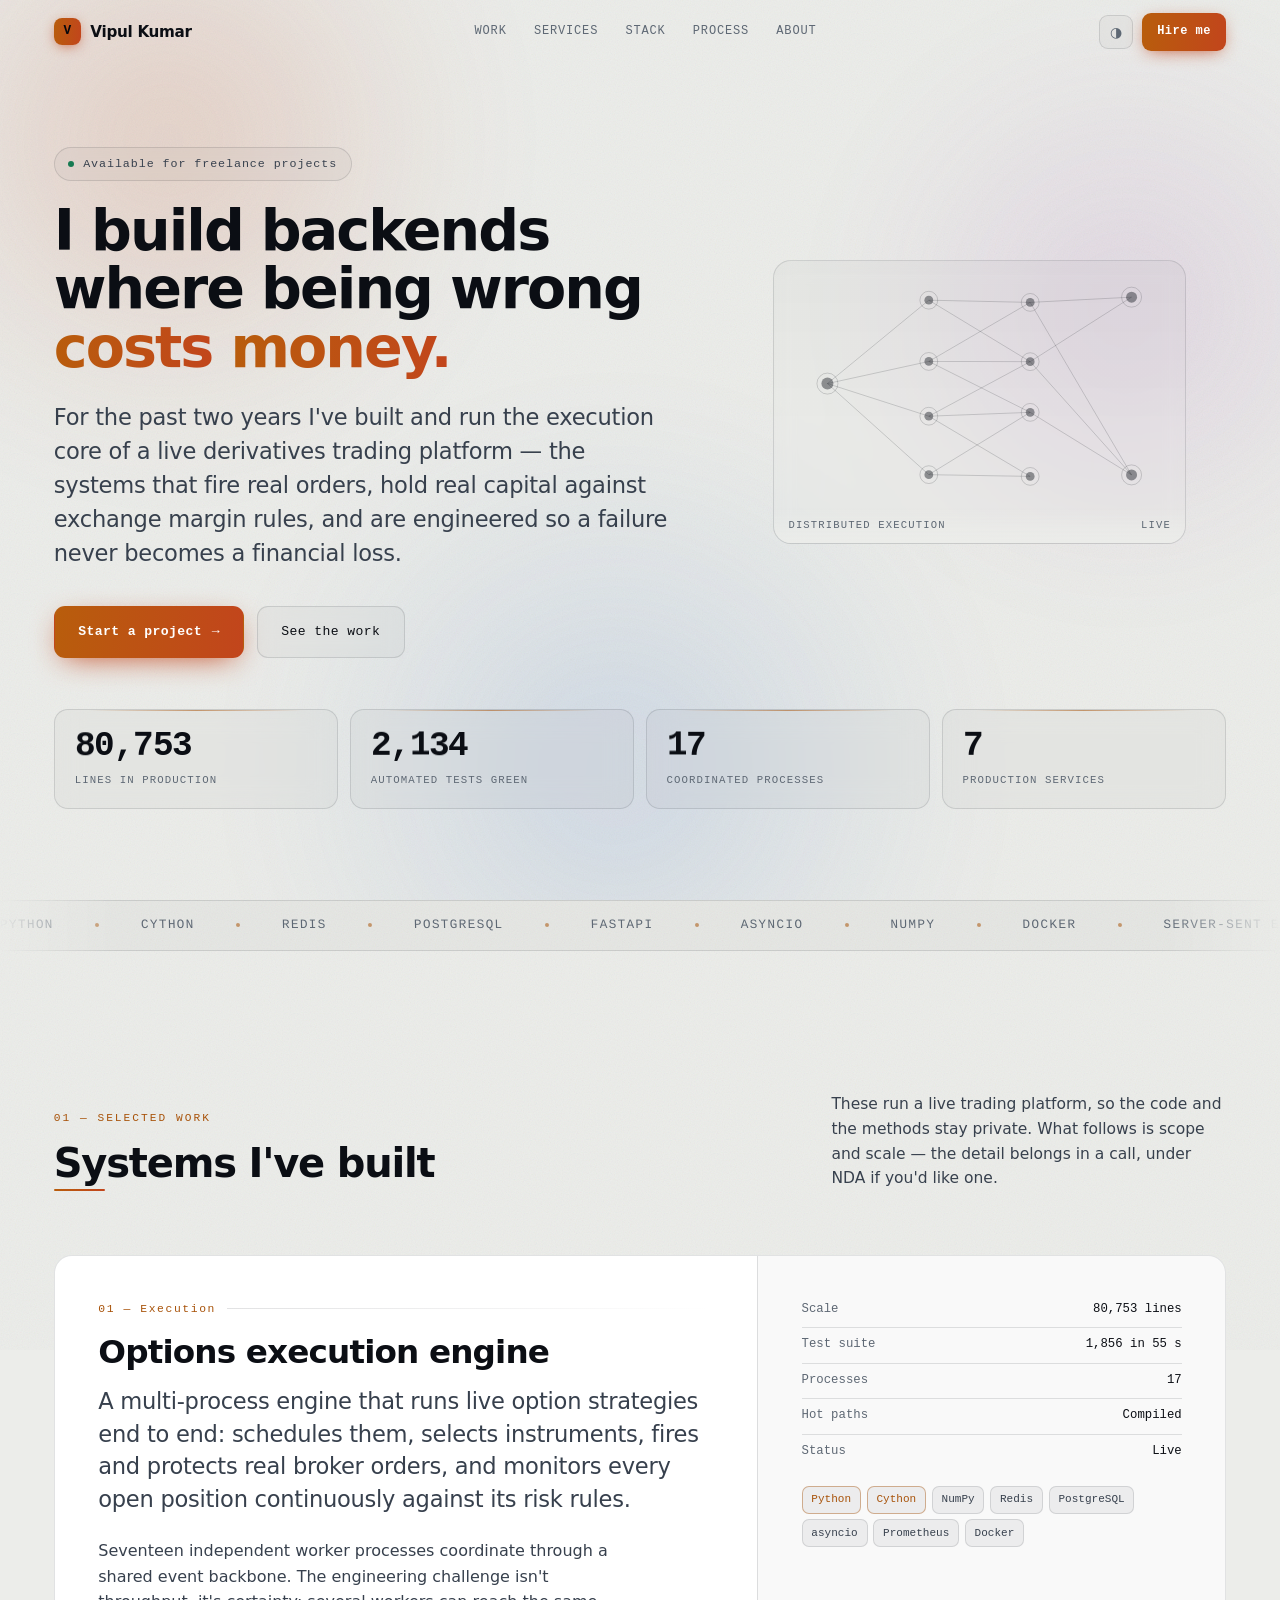
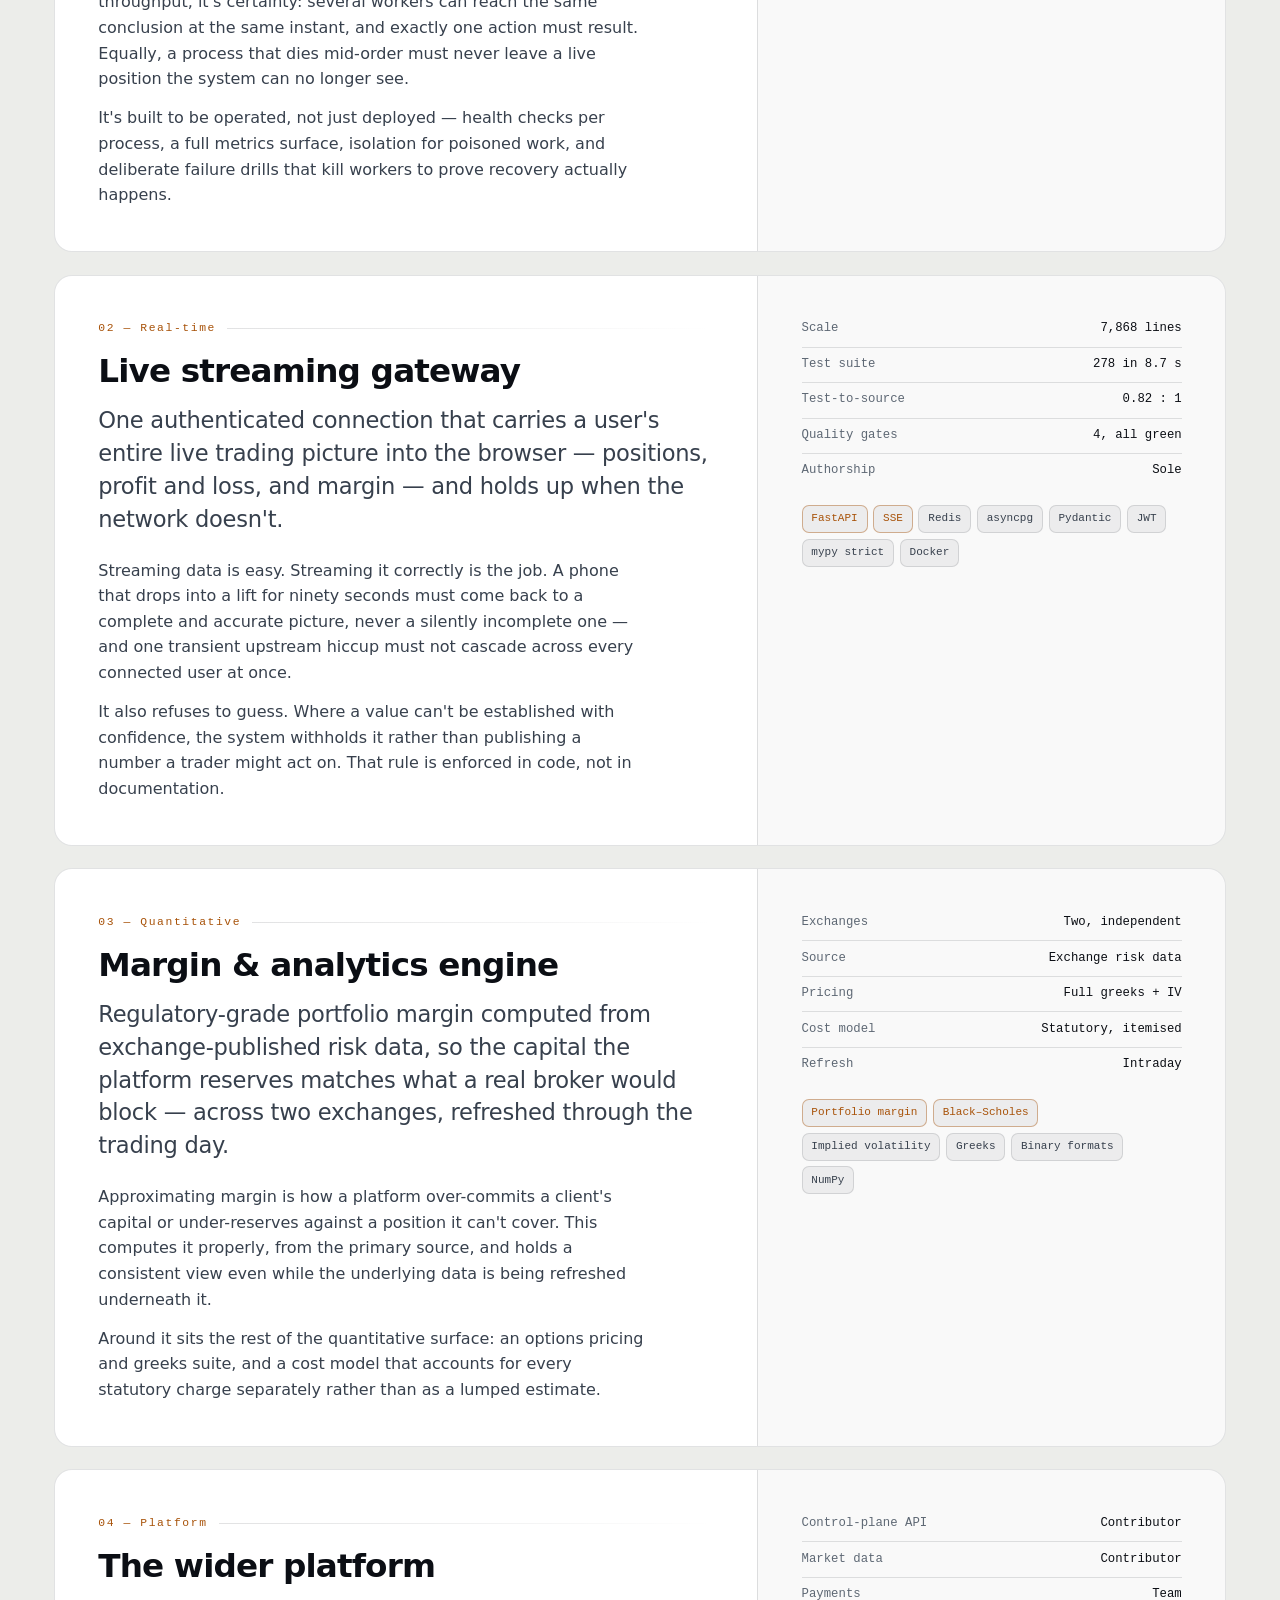
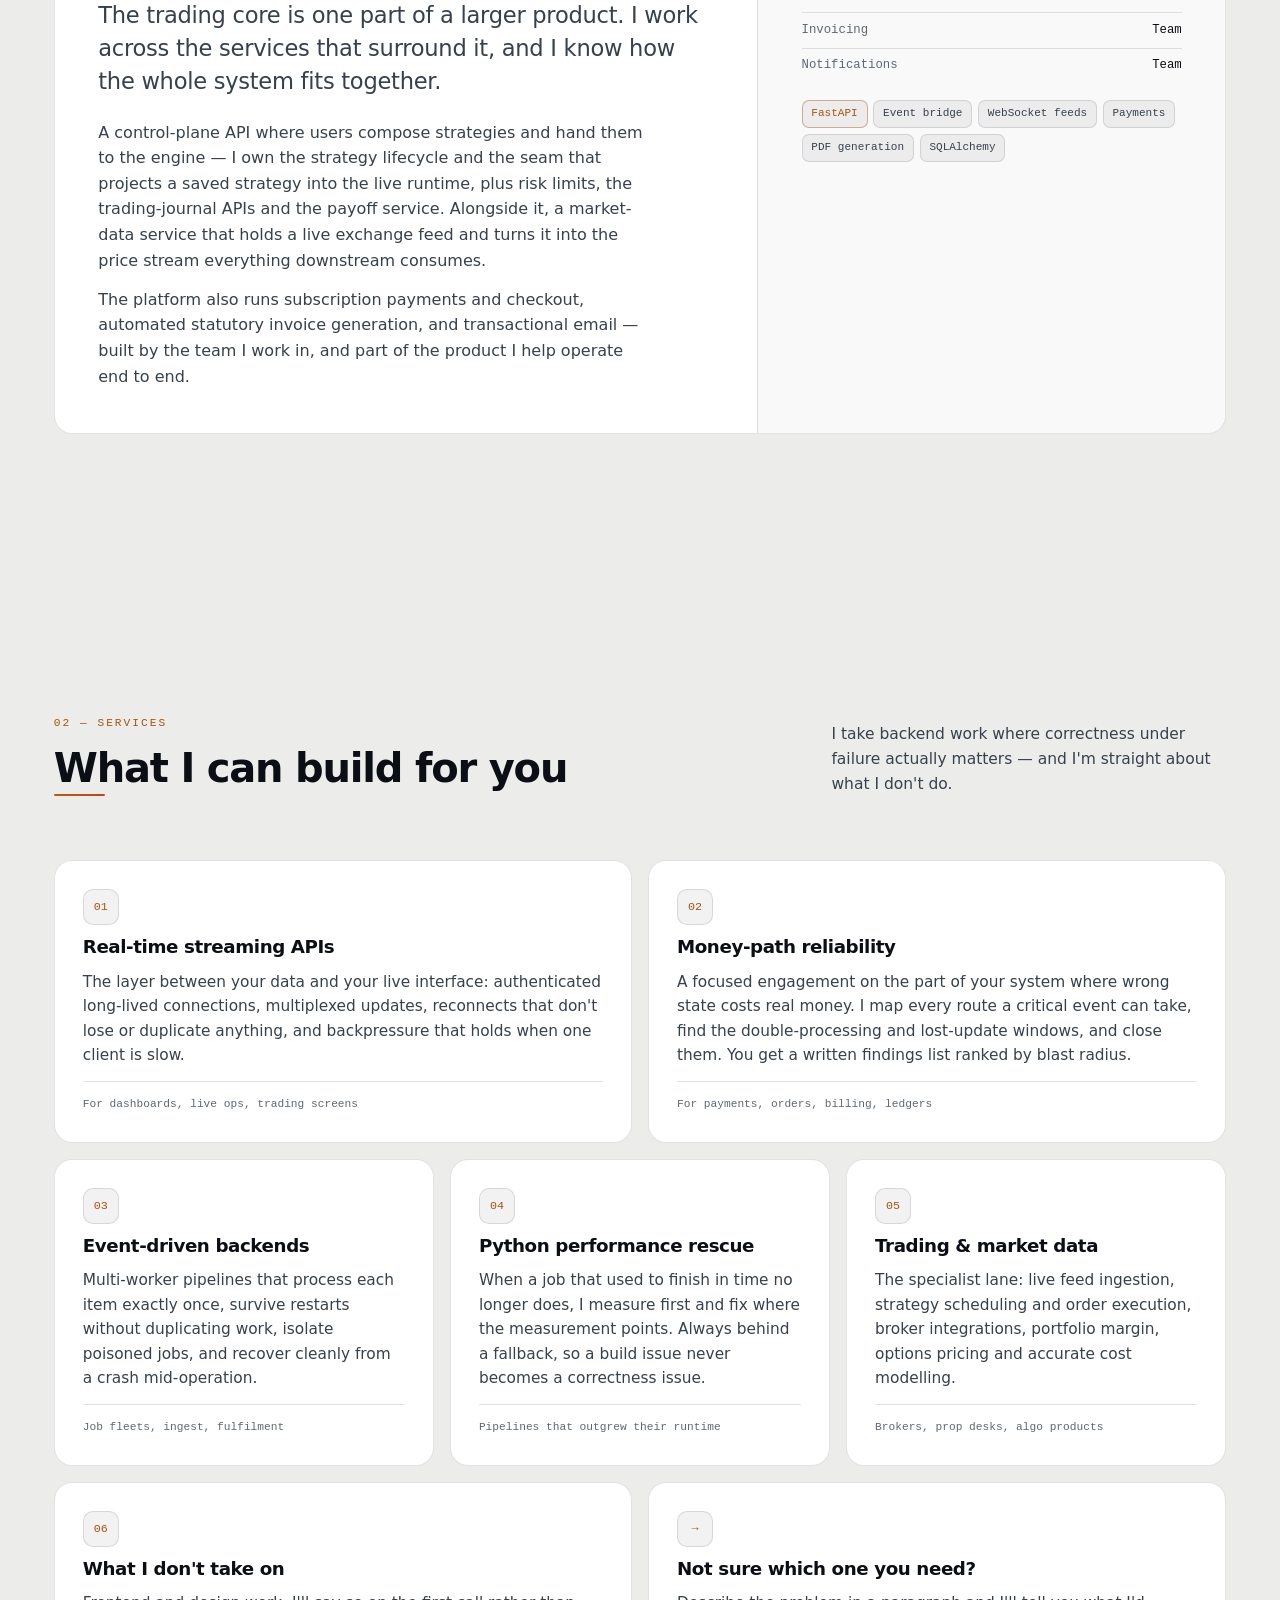
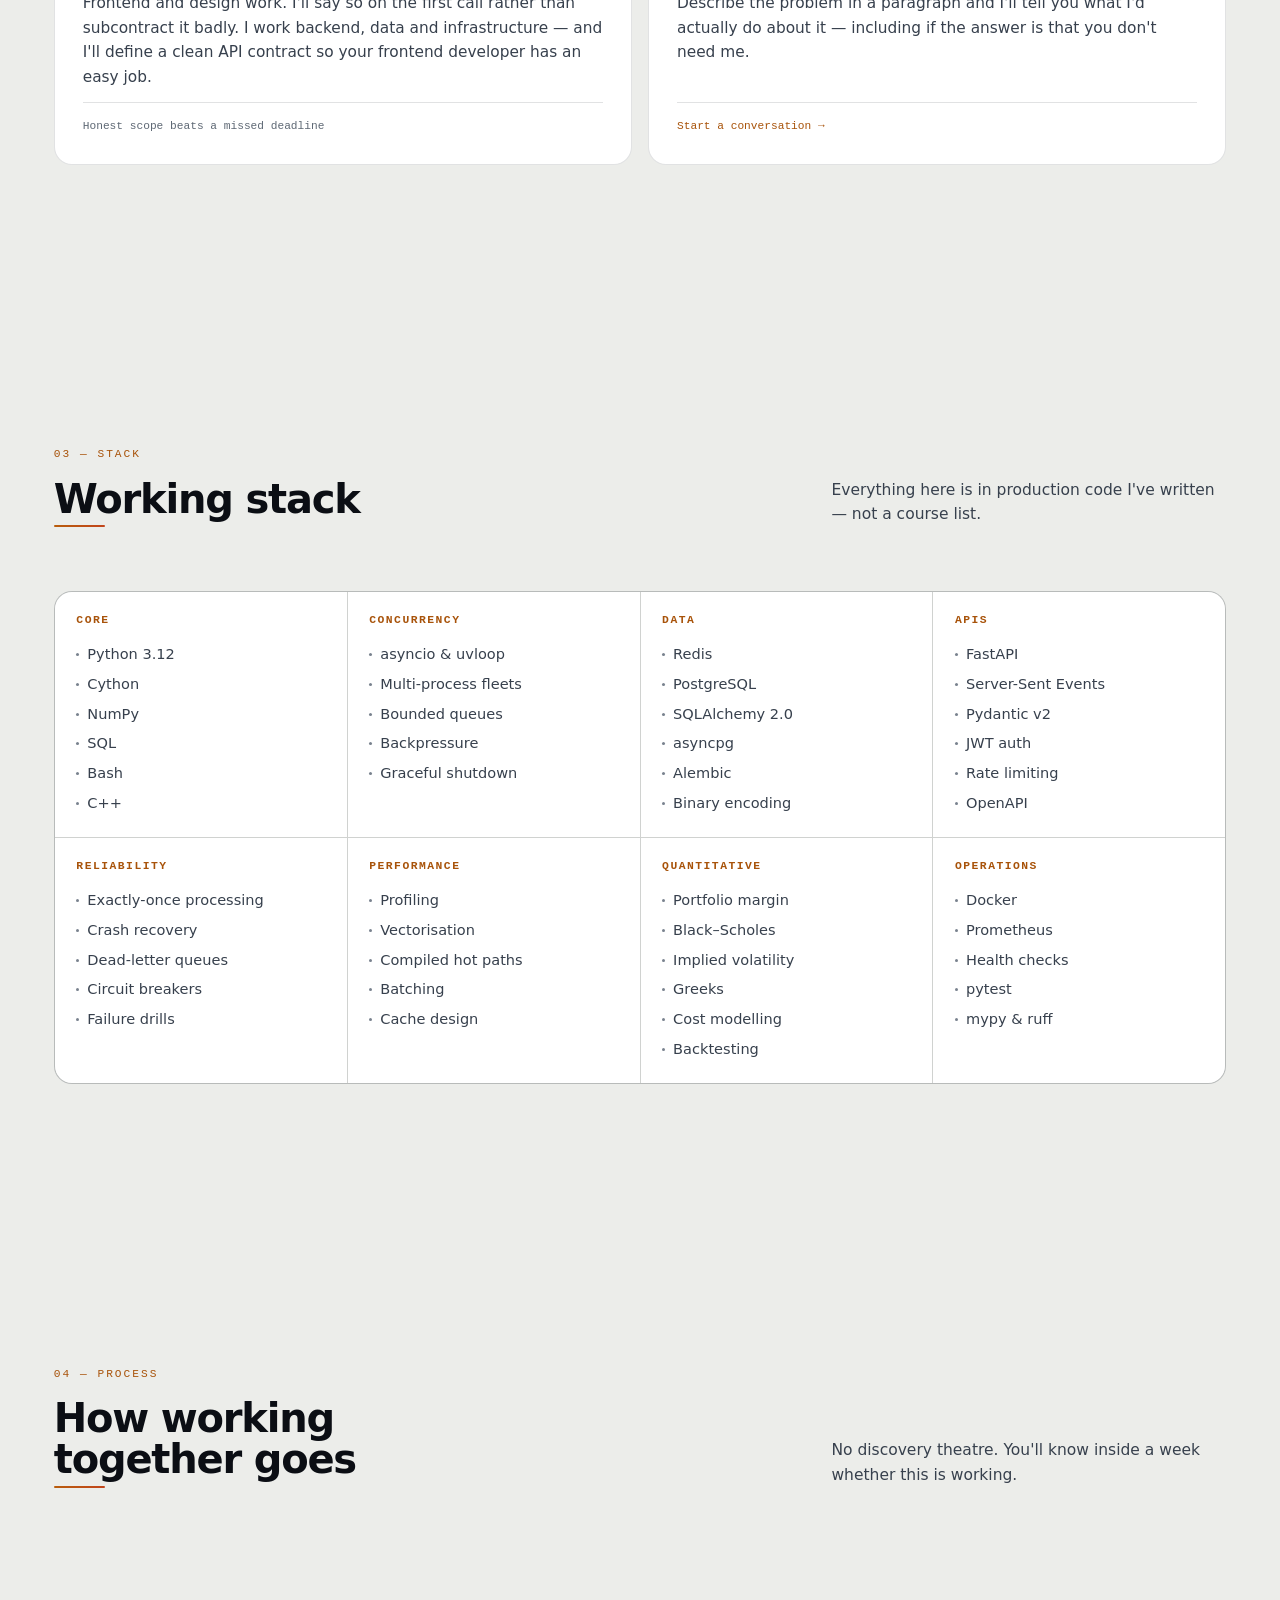
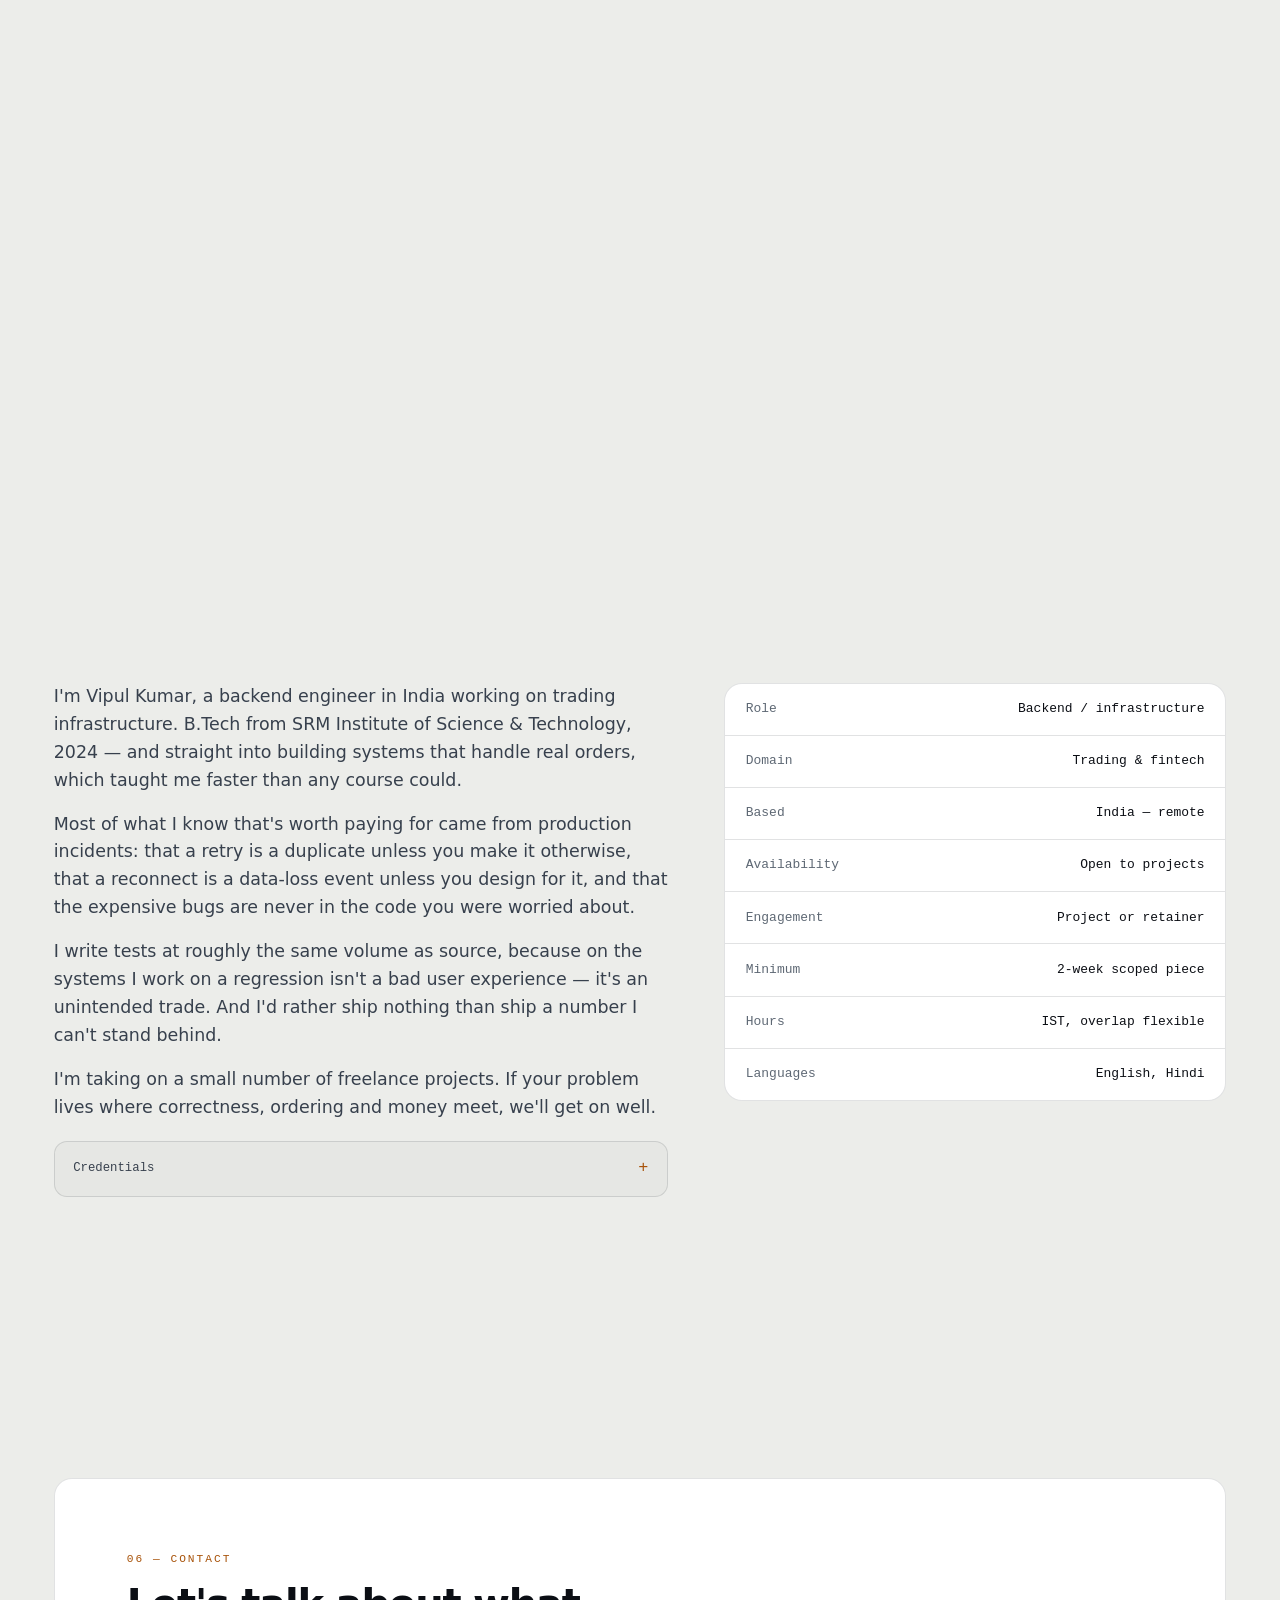
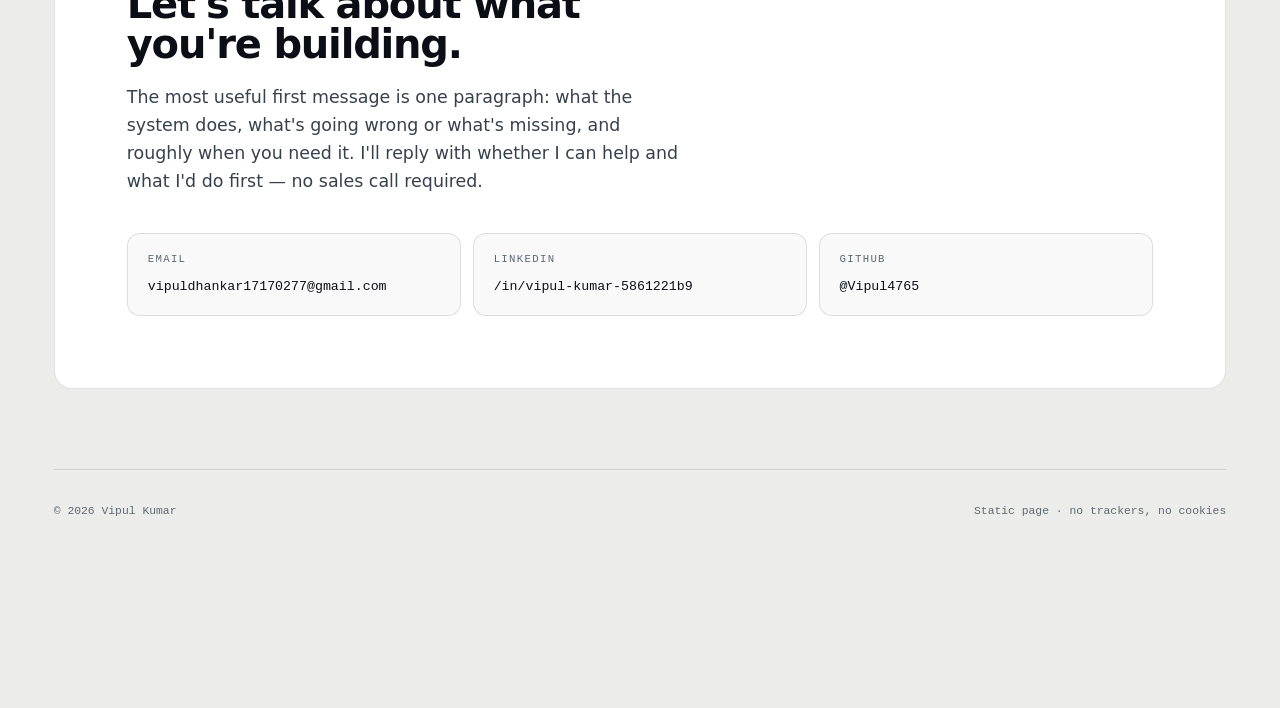
==== index.html @ 9d7a0c43 "Motion system: per-word headline, odometers, magnetic buttons, tilt Adds a coherent motion layer rat" ====
<!doctype html>
<html lang="en">
<head>
<meta charset="utf-8">
<meta name="viewport" content="width=device-width, initial-scale=1">
<title>Vipul Kumar — Backend Engineer · Real-Time & Trading Infrastructure</title>
<meta name="description" content="I build Python backends where being wrong costs money — real-time event pipelines, order execution and regulatory-grade margin systems for a live derivatives platform.">
<meta name="author" content="Vipul Kumar">
<meta name="theme-color" content="#05060A" media="(prefers-color-scheme: dark)">
<meta name="theme-color" content="#ECEDEA" media="(prefers-color-scheme: light)">
<meta property="og:type" content="website">
<meta property="og:title" content="Vipul Kumar — Backend & Trading Infrastructure">
<meta property="og:description" content="Python backends where being wrong costs money. Real-time event pipelines, order execution, regulatory-grade margin.">
<meta name="twitter:card" content="summary_large_image">
<link rel="icon" href="data:image/svg+xml,<svg xmlns='http://www.w3.org/2000/svg' viewBox='0 0 100 100'><rect width='100' height='100' rx='24' fill='%23FFA23E'/><text y='73' x='50' text-anchor='middle' font-size='64' font-family='monospace' font-weight='bold' fill='%2307080D'>V</text></svg>">
<link rel="preload" href="assets/fonts/archivo-var.woff2" as="font" type="font/woff2" crossorigin>
<link rel="stylesheet" href="assets/css/style.css">
<script>
  /* Arms the entrance animations. Without it every element renders in its final
     state, so the page can never come up blank if scripting fails. */
  document.documentElement.classList.add('js');
</script>
</head>
<body>

<div class="progress" id="progress" aria-hidden="true"><span></span></div>

<!-- ambient light + film grain -->
<div class="atmos" aria-hidden="true">
  <div class="orb orb--1"></div>
  <div class="orb orb--2"></div>
  <div class="orb orb--3"></div>
</div>
<div class="grain" aria-hidden="true"></div>

<!-- ═══════════ NAV ═══════════ -->
<nav class="nav" id="nav">
  <a class="nav__brand" href="#top">
    <span class="nav__mark">V</span>
    <span>Vipul Kumar</span>
  </a>
  <div class="nav__links">
    <a href="#work">Work</a>
    <a href="#services">Services</a>
    <a href="#stack">Stack</a>
    <a href="#process">Process</a>
    <a href="#about">About</a>
  </div>
  <div class="nav__right">
    <button class="iconbtn" id="theme" type="button" aria-label="Switch colour theme"><span id="theme-ico">◐</span></button>
    <a class="navcta" href="#contact">Hire me</a>
  </div>
</nav>

<!-- ═══════════ HERO ═══════════ -->
<header class="hero" id="top">
  <div class="wrap">
    <div class="hero__row">
      <div>
        <span class="hero__badge"><span class="pip"></span> Available for freelance projects</span>

        <!-- Words are individually masked so they can rise on a stagger.
             Order of .w elements sets the sequence; --i drives the delay. -->
        <h1 class="disp">
          <span class="ln"><span class="w" style="--i:0"><i>I</i></span> <span class="w" style="--i:1"><i>build</i></span> <span class="w" style="--i:2"><i>backends</i></span></span>
          <span class="ln"><span class="w" style="--i:3"><i>where</i></span> <span class="w" style="--i:4"><i>being</i></span> <span class="w" style="--i:5"><i>wrong</i></span></span>
          <span class="ln"><span class="w gradtext" style="--i:6"><i>costs</i></span> <span class="w gradtext" style="--i:7"><i>money.</i></span></span>
        </h1>

        <p class="hero__sub">
          For the past two years I've built and run the execution core of a live
          derivatives trading platform — the systems that fire real orders, hold real
          capital against exchange margin rules, and are engineered so a failure never
          becomes a financial loss.
        </p>

        <div class="hero__cta">
          <a class="btn btn--go" href="#contact">Start a project <span class="arw">→</span></a>
          <a class="btn" href="#work">See the work</a>
        </div>
      </div>

      <figure class="hero__viz">
        <canvas id="net" aria-hidden="true"></canvas>
        <figcaption>
          <span>Distributed execution</span>
          <span>live</span>
        </figcaption>
      </figure>
    </div>

    <div class="hero__strip">
      <div class="hstat">
        <div class="hstat__v" data-count="80753" data-sep="1">80,753</div>
        <div class="hstat__k">Lines in production</div>
      </div>
      <div class="hstat">
        <div class="hstat__v" data-count="2134" data-sep="1">2,134</div>
        <div class="hstat__k">Automated tests green</div>
      </div>
      <div class="hstat">
        <div class="hstat__v" data-count="17">17</div>
        <div class="hstat__k">Coordinated processes</div>
      </div>
      <div class="hstat">
        <div class="hstat__v" data-count="7">7</div>
        <div class="hstat__k">Production services</div>
      </div>
    </div>
  </div>
</header>

<!-- ═══════════ TICKER ═══════════ -->
<div class="ticker" aria-hidden="true">
  <div class="ticker__row">
    <span>Python</span><span>Cython</span><span>Redis</span><span>PostgreSQL</span><span>FastAPI</span><span>asyncio</span><span>NumPy</span><span>Docker</span><span>Server-Sent Events</span><span>Prometheus</span><span>Exactly-once</span><span>Portfolio margin</span>
    <span>Python</span><span>Cython</span><span>Redis</span><span>PostgreSQL</span><span>FastAPI</span><span>asyncio</span><span>NumPy</span><span>Docker</span><span>Server-Sent Events</span><span>Prometheus</span><span>Exactly-once</span><span>Portfolio margin</span>
  </div>
</div>

<!-- ═══════════ WORK ═══════════ -->
<section class="sec" id="work">
  <div class="wrap">
    <div class="shead rv">
      <div>
        <span class="kicker">01 — Selected work</span>
        <h2 class="disp">Systems I've built</h2>
      </div>
      <p class="shead__meta">
        These run a live trading platform, so the code and the methods stay private.
        What follows is scope and scale — the detail belongs in a call, under NDA if you'd like one.
      </p>
    </div>

    <div class="work">

      <article class="card rv">
        <div class="proj__grid">
          <div class="proj__main">
            <div class="proj__idx mono">01 — Execution</div>
            <h3>Options execution engine</h3>
            <p class="proj__lede">
              A multi-process engine that runs live option strategies end to end:
              schedules them, selects instruments, fires and protects real broker orders,
              and monitors every open position continuously against its risk rules.
            </p>
            <p class="proj__body">
              Seventeen independent worker processes coordinate through a shared event
              backbone. The engineering challenge isn't throughput, it's certainty:
              several workers can reach the same conclusion at the same instant, and
              exactly one action must result. Equally, a process that dies mid-order must
              never leave a live position the system can no longer see.
            </p>
            <p class="proj__body">
              It's built to be operated, not just deployed — health checks per process, a
              full metrics surface, isolation for poisoned work, and deliberate failure
              drills that kill workers to prove recovery actually happens.
            </p>
          </div>
          <aside class="proj__side">
            <div class="kv">
              <div class="kv__row"><span class="kv__k">Scale</span><span class="kv__v">80,753 lines</span></div>
              <div class="kv__row"><span class="kv__k">Test suite</span><span class="kv__v">1,856 in 55 s</span></div>
              <div class="kv__row"><span class="kv__k">Processes</span><span class="kv__v">17</span></div>
              <div class="kv__row"><span class="kv__k">Hot paths</span><span class="kv__v">Compiled</span></div>
              <div class="kv__row"><span class="kv__k">Status</span><span class="kv__v">Live</span></div>
            </div>
            <div class="chips">
              <span class="chip chip--hi">Python</span><span class="chip chip--hi">Cython</span>
              <span class="chip">NumPy</span><span class="chip">Redis</span>
              <span class="chip">PostgreSQL</span><span class="chip">asyncio</span>
              <span class="chip">Prometheus</span><span class="chip">Docker</span>
            </div>
          </aside>
        </div>
      </article>

      <article class="card rv">
        <div class="proj__grid">
          <div class="proj__main">
            <div class="proj__idx mono">02 — Real-time</div>
            <h3>Live streaming gateway</h3>
            <p class="proj__lede">
              One authenticated connection that carries a user's entire live trading
              picture into the browser — positions, profit and loss, and margin — and
              holds up when the network doesn't.
            </p>
            <p class="proj__body">
              Streaming data is easy. Streaming it correctly is the job. A phone that
              drops into a lift for ninety seconds must come back to a complete and
              accurate picture, never a silently incomplete one — and one transient
              upstream hiccup must not cascade across every connected user at once.
            </p>
            <p class="proj__body">
              It also refuses to guess. Where a value can't be established with
              confidence, the system withholds it rather than publishing a number a
              trader might act on. That rule is enforced in code, not in documentation.
            </p>
          </div>
          <aside class="proj__side">
            <div class="kv">
              <div class="kv__row"><span class="kv__k">Scale</span><span class="kv__v">7,868 lines</span></div>
              <div class="kv__row"><span class="kv__k">Test suite</span><span class="kv__v">278 in 8.7 s</span></div>
              <div class="kv__row"><span class="kv__k">Test-to-source</span><span class="kv__v">0.82 : 1</span></div>
              <div class="kv__row"><span class="kv__k">Quality gates</span><span class="kv__v">4, all green</span></div>
              <div class="kv__row"><span class="kv__k">Authorship</span><span class="kv__v">Sole</span></div>
            </div>
            <div class="chips">
              <span class="chip chip--hi">FastAPI</span><span class="chip chip--hi">SSE</span>
              <span class="chip">Redis</span><span class="chip">asyncpg</span>
              <span class="chip">Pydantic</span><span class="chip">JWT</span>
              <span class="chip">mypy strict</span><span class="chip">Docker</span>
            </div>
          </aside>
        </div>
      </article>

      <article class="card rv">
        <div class="proj__grid">
          <div class="proj__main">
            <div class="proj__idx mono">03 — Quantitative</div>
            <h3>Margin &amp; analytics engine</h3>
            <p class="proj__lede">
              Regulatory-grade portfolio margin computed from exchange-published risk
              data, so the capital the platform reserves matches what a real broker would
              block — across two exchanges, refreshed through the trading day.
            </p>
            <p class="proj__body">
              Approximating margin is how a platform over-commits a client's capital or
              under-reserves against a position it can't cover. This computes it properly,
              from the primary source, and holds a consistent view even while the
              underlying data is being refreshed underneath it.
            </p>
            <p class="proj__body">
              Around it sits the rest of the quantitative surface: an options pricing and
              greeks suite, and a cost model that accounts for every statutory charge
              separately rather than as a lumped estimate.
            </p>
          </div>
          <aside class="proj__side">
            <div class="kv">
              <div class="kv__row"><span class="kv__k">Exchanges</span><span class="kv__v">Two, independent</span></div>
              <div class="kv__row"><span class="kv__k">Source</span><span class="kv__v">Exchange risk data</span></div>
              <div class="kv__row"><span class="kv__k">Pricing</span><span class="kv__v">Full greeks + IV</span></div>
              <div class="kv__row"><span class="kv__k">Cost model</span><span class="kv__v">Statutory, itemised</span></div>
              <div class="kv__row"><span class="kv__k">Refresh</span><span class="kv__v">Intraday</span></div>
            </div>
            <div class="chips">
              <span class="chip chip--hi">Portfolio margin</span><span class="chip chip--hi">Black&ndash;Scholes</span>
              <span class="chip">Implied volatility</span><span class="chip">Greeks</span>
              <span class="chip">Binary formats</span><span class="chip">NumPy</span>
            </div>
          </aside>
        </div>
      </article>

      <article class="card rv">
        <div class="proj__grid">
          <div class="proj__main">
            <div class="proj__idx mono">04 — Platform</div>
            <h3>The wider platform</h3>
            <p class="proj__lede">
              The trading core is one part of a larger product. I work across the services
              that surround it, and I know how the whole system fits together.
            </p>
            <p class="proj__body">
              A control-plane API where users compose strategies and hand them to the
              engine — I own the strategy lifecycle and the seam that projects a saved
              strategy into the live runtime, plus risk limits, the trading-journal APIs
              and the payoff service. Alongside it, a market-data service that holds a
              live exchange feed and turns it into the price stream everything downstream
              consumes.
            </p>
            <p class="proj__body">
              The platform also runs subscription payments and checkout, automated
              statutory invoice generation, and transactional email — built by the team I
              work in, and part of the product I help operate end to end.
            </p>
          </div>
          <aside class="proj__side">
            <div class="kv">
              <div class="kv__row"><span class="kv__k">Control-plane API</span><span class="kv__v">Contributor</span></div>
              <div class="kv__row"><span class="kv__k">Market data</span><span class="kv__v">Contributor</span></div>
              <div class="kv__row"><span class="kv__k">Payments</span><span class="kv__v">Team</span></div>
              <div class="kv__row"><span class="kv__k">Invoicing</span><span class="kv__v">Team</span></div>
              <div class="kv__row"><span class="kv__k">Notifications</span><span class="kv__v">Team</span></div>
            </div>
            <div class="chips">
              <span class="chip chip--hi">FastAPI</span><span class="chip">Event bridge</span>
              <span class="chip">WebSocket feeds</span><span class="chip">Payments</span>
              <span class="chip">PDF generation</span><span class="chip">SQLAlchemy</span>
            </div>
          </aside>
        </div>
      </article>

    </div>
  </div>
</section>

<!-- ═══════════ SERVICES ═══════════ -->
<section class="sec" id="services">
  <div class="wrap">
    <div class="shead rv">
      <div>
        <span class="kicker">02 — Services</span>
        <h2 class="disp">What I can build for you</h2>
      </div>
      <p class="shead__meta">
        I take backend work where correctness under failure actually matters — and I'm
        straight about what I don't do.
      </p>
    </div>

    <div class="bento rv stag">
      <div class="card svc b-wide">
        <span class="svc__n mono">01</span>
        <h3>Real-time streaming APIs</h3>
        <p>The layer between your data and your live interface: authenticated long-lived connections, multiplexed updates, reconnects that don't lose or duplicate anything, and backpressure that holds when one client is slow.</p>
        <div class="svc__fit">For dashboards, live ops, trading screens</div>
      </div>

      <div class="card svc b-wide">
        <span class="svc__n mono">02</span>
        <h3>Money-path reliability</h3>
        <p>A focused engagement on the part of your system where wrong state costs real money. I map every route a critical event can take, find the double-processing and lost-update windows, and close them. You get a written findings list ranked by blast radius.</p>
        <div class="svc__fit">For payments, orders, billing, ledgers</div>
      </div>

      <div class="card svc b-third">
        <span class="svc__n mono">03</span>
        <h3>Event-driven backends</h3>
        <p>Multi-worker pipelines that process each item exactly once, survive restarts without duplicating work, isolate poisoned jobs, and recover cleanly from a crash mid-operation.</p>
        <div class="svc__fit">Job fleets, ingest, fulfilment</div>
      </div>

      <div class="card svc b-third">
        <span class="svc__n mono">04</span>
        <h3>Python performance rescue</h3>
        <p>When a job that used to finish in time no longer does, I measure first and fix where the measurement points. Always behind a fallback, so a build issue never becomes a correctness issue.</p>
        <div class="svc__fit">Pipelines that outgrew their runtime</div>
      </div>

      <div class="card svc b-third">
        <span class="svc__n mono">05</span>
        <h3>Trading &amp; market data</h3>
        <p>The specialist lane: live feed ingestion, strategy scheduling and order execution, broker integrations, portfolio margin, options pricing and accurate cost modelling.</p>
        <div class="svc__fit">Brokers, prop desks, algo products</div>
      </div>

      <div class="card svc b-wide">
        <span class="svc__n mono">06</span>
        <h3>What I don't take on</h3>
        <p>Frontend and design work. I'll say so on the first call rather than subcontract it badly. I work backend, data and infrastructure — and I'll define a clean API contract so your frontend developer has an easy job.</p>
        <div class="svc__fit">Honest scope beats a missed deadline</div>
      </div>

      <div class="card svc b-wide">
        <span class="svc__n mono">→</span>
        <h3>Not sure which one you need?</h3>
        <p>Describe the problem in a paragraph and I'll tell you what I'd actually do about it — including if the answer is that you don't need me.</p>
        <div class="svc__fit"><a href="#contact" style="color:var(--accent)">Start a conversation →</a></div>
      </div>
    </div>
  </div>
</section>

<!-- ═══════════ STACK ═══════════ -->
<section class="sec" id="stack">
  <div class="wrap">
    <div class="shead rv">
      <div>
        <span class="kicker">03 — Stack</span>
        <h2 class="disp">Working stack</h2>
      </div>
      <p class="shead__meta">Everything here is in production code I've written — not a course list.</p>
    </div>

    <div class="matrix rv stag">
      <div class="mcell"><h4>Core</h4><ul><li>Python 3.12</li><li>Cython</li><li>NumPy</li><li>SQL</li><li>Bash</li><li>C++</li></ul></div>
      <div class="mcell"><h4>Concurrency</h4><ul><li>asyncio &amp; uvloop</li><li>Multi-process fleets</li><li>Bounded queues</li><li>Backpressure</li><li>Graceful shutdown</li></ul></div>
      <div class="mcell"><h4>Data</h4><ul><li>Redis</li><li>PostgreSQL</li><li>SQLAlchemy 2.0</li><li>asyncpg</li><li>Alembic</li><li>Binary encoding</li></ul></div>
      <div class="mcell"><h4>APIs</h4><ul><li>FastAPI</li><li>Server-Sent Events</li><li>Pydantic v2</li><li>JWT auth</li><li>Rate limiting</li><li>OpenAPI</li></ul></div>
      <div class="mcell"><h4>Reliability</h4><ul><li>Exactly-once processing</li><li>Crash recovery</li><li>Dead-letter queues</li><li>Circuit breakers</li><li>Failure drills</li></ul></div>
      <div class="mcell"><h4>Performance</h4><ul><li>Profiling</li><li>Vectorisation</li><li>Compiled hot paths</li><li>Batching</li><li>Cache design</li></ul></div>
      <div class="mcell"><h4>Quantitative</h4><ul><li>Portfolio margin</li><li>Black&ndash;Scholes</li><li>Implied volatility</li><li>Greeks</li><li>Cost modelling</li><li>Backtesting</li></ul></div>
      <div class="mcell"><h4>Operations</h4><ul><li>Docker</li><li>Prometheus</li><li>Health checks</li><li>pytest</li><li>mypy &amp; ruff</li></ul></div>
    </div>
  </div>
</section>

<!-- ═══════════ PROCESS ═══════════ -->
<section class="sec" id="process">
  <div class="wrap">
    <div class="shead rv">
      <div>
        <span class="kicker">04 — Process</span>
        <h2 class="disp">How working together goes</h2>
      </div>
      <p class="shead__meta">No discovery theatre. You'll know inside a week whether this is working.</p>
    </div>

    <div class="steps rv stag">
      <div class="card step">
        <div class="step__n">STEP 01</div>
        <h4>A real conversation</h4>
        <p>Tell me what the system does and what's going wrong. Free, no pitch. If I'm not the right person I'll say so and, where I can, point you at who is.</p>
      </div>
      <div class="card step">
        <div class="step__n">STEP 02</div>
        <h4>Scoped proposal</h4>
        <p>A written plan: what I'll do, what I won't, what it costs and when it lands. Fixed scope for defined work, retainer for ongoing. No hourly guessing games.</p>
      </div>
      <div class="card step">
        <div class="step__n">STEP 03</div>
        <h4>Build in the open</h4>
        <p>You get commits as they happen and a short written update every week — what moved, what's next, what worries me. No month-long silences.</p>
      </div>
      <div class="card step">
        <div class="step__n">STEP 04</div>
        <h4>Handover that holds</h4>
        <p>Tests, a README your next developer can follow, and a walkthrough. The goal is that you don't need me afterwards — and call me again because you want to.</p>
      </div>
    </div>
  </div>
</section>

<!-- ═══════════ ABOUT ═══════════ -->
<section class="sec" id="about">
  <div class="wrap">
    <div class="shead rv">
      <div>
        <span class="kicker">05 — About</span>
        <h2 class="disp">Who you'd be working with</h2>
      </div>
    </div>

    <div class="about rv">
      <div>
        <p>
          I'm Vipul Kumar, a backend engineer in India working on trading infrastructure.
          B.Tech from SRM Institute of Science &amp; Technology, 2024 — and straight into
          building systems that handle real orders, which taught me faster than any course could.
        </p>
        <p>
          Most of what I know that's worth paying for came from production incidents: that
          a retry is a duplicate unless you make it otherwise, that a reconnect is a
          data-loss event unless you design for it, and that the expensive bugs are never
          in the code you were worried about.
        </p>
        <p>
          I write tests at roughly the same volume as source, because on the systems I
          work on a regression isn't a bad user experience — it's an unintended trade. And
          I'd rather ship nothing than ship a number I can't stand behind.
        </p>
        <p>
          I'm taking on a small number of freelance projects. If your problem lives where
          correctness, ordering and money meet, we'll get on well.
        </p>

        <details class="more">
          <summary><span>Credentials</span></summary>
          <div class="more__body">
            <div class="credit"><span>B.Tech — SRMIST, 2024 · 8.86 CGPA</span></div>
            <div class="credit"><span>NPTEL — Data Structures &amp; Algorithms</span><a href="https://drive.google.com/file/d/1m7J5pY9VGkKaS6RUgXlBg-MbEjPPlrCN/view" target="_blank" rel="noopener">verify</a></div>
            <div class="credit"><span>HackerRank — SQL (Intermediate)</span><a href="https://www.hackerrank.com/certificates/7781b740714d" target="_blank" rel="noopener">verify</a></div>
            <div class="credit"><span>HackerRank — Problem Solving (Intermediate)</span><a href="https://www.hackerrank.com/certificates/bb46e0b2d12d" target="_blank" rel="noopener">verify</a></div>
          </div>
        </details>
      </div>

      <div class="card facts">
        <div class="fact"><span class="fact__k">Role</span><span class="fact__v">Backend / infrastructure</span></div>
        <div class="fact"><span class="fact__k">Domain</span><span class="fact__v">Trading &amp; fintech</span></div>
        <div class="fact"><span class="fact__k">Based</span><span class="fact__v">India — remote</span></div>
        <div class="fact"><span class="fact__k">Availability</span><span class="fact__v">Open to projects</span></div>
        <div class="fact"><span class="fact__k">Engagement</span><span class="fact__v">Project or retainer</span></div>
        <div class="fact"><span class="fact__k">Minimum</span><span class="fact__v">2-week scoped piece</span></div>
        <div class="fact"><span class="fact__k">Hours</span><span class="fact__v">IST, overlap flexible</span></div>
        <div class="fact"><span class="fact__k">Languages</span><span class="fact__v">English, Hindi</span></div>
      </div>
    </div>
  </div>
</section>

<!-- ═══════════ CONTACT ═══════════ -->
<section class="sec" id="contact">
  <div class="wrap">
    <div class="card cta rv">
      <span class="kicker">06 — Contact</span>
      <h2 class="disp">Let's talk about what you're building.</h2>
      <p>
        The most useful first message is one paragraph: what the system does, what's going
        wrong or what's missing, and roughly when you need it. I'll reply with whether I
        can help and what I'd do first — no sales call required.
      </p>

      <div class="links rv stag">
        <a class="link" href="mailto:vipuldhankar17170277@gmail.com">
          <span class="link__k">Email</span>
          <span class="link__v">vipuldhankar17170277@gmail.com</span>
        </a>
        <a class="link" href="https://www.linkedin.com/in/vipul-kumar-5861221b9/" target="_blank" rel="noopener">
          <span class="link__k">LinkedIn</span>
          <span class="link__v">/in/vipul-kumar-5861221b9</span>
        </a>
        <a class="link" href="https://github.com/Vipul4765" target="_blank" rel="noopener">
          <span class="link__k">GitHub</span>
          <span class="link__v">@Vipul4765</span>
        </a>
      </div>
    </div>

    <footer class="foot">
      <p>© <span id="yr">2026</span> Vipul Kumar</p>
      <p>Static page · no trackers, no cookies</p>
    </footer>
  </div>
</section>

<script src="assets/js/main.js"></script>
</body>
</html>
---- assets/css/style.css ----
@import url('../fonts/fonts.css');

/* ═══════════════════════════════════════════════════════════════
   AURORA — portfolio design system v3
   Layered depth: drifting mesh-gradient light, a live node network,
   film grain, glass surfaces, cursor-reactive cards.
   ═══════════════════════════════════════════════════════════════ */

:root {
  --void:      #05060A;
  --ground:    #080A10;
  --raise:     #0E1119;
  --glass:     rgba(255,255,255,.04);
  --glass-2:   rgba(255,255,255,.07);
  --edge:      rgba(255,255,255,.09);
  --edge-2:    rgba(255,255,255,.2);
  --text:      #F4F7FA;
  --text-2:    #BCC7D2;
  --muted:     #808C9A;
  --faint:     #5A6472;

  --a1:        #FFB454;   /* amber   */
  --a2:        #FF6B3D;   /* ember   */
  --a3:        #C44BE8;   /* violet  */
  --a4:        #3D8BFF;   /* azure   */
  --accent:    #FFA23E;
  --accent-ink:#07080D;
  --grad:      linear-gradient(96deg, var(--a1) 0%, var(--a2) 100%);
  --grad-wide: linear-gradient(120deg, var(--a1), var(--a2) 38%, var(--a3) 70%, var(--a4));
  --glow:      rgba(255,140,60,.2);

  --pos:       #46CB95;
  --neg:       #E4614F;

  --f-disp: 'Archivo', ui-sans-serif, system-ui, -apple-system, sans-serif;
  --f-mono: 'IBM Plex Mono', ui-monospace, 'SF Mono', Menlo, monospace;

  --s--1: clamp(.76rem, .74rem + .09vw, .82rem);
  --s-0:  clamp(1rem, .97rem + .16vw, 1.09rem);
  --s-1:  clamp(1.16rem, 1.06rem + .44vw, 1.44rem);
  --s-2:  clamp(1.5rem, 1.28rem + .95vw, 2.2rem);
  --s-3:  clamp(1.75rem, 1.35rem + 1.5vw, 2.5rem);
  --s-5:  clamp(2.05rem, 1.25rem + 2.9vw, 3.6rem);

  --gut: clamp(1.25rem, 4.2vw, 4.5rem);
  --maxw: 1440px;
  --ease: cubic-bezier(.22,.61,.36,1);
  --r: 18px;
}

:root[data-theme="light"] {
  --void:      #ECEDEA;
  --ground:    #F4F5F2;
  --raise:     #FFFFFF;
  --glass:     rgba(12,16,24,.025);
  --glass-2:   rgba(12,16,24,.05);
  --edge:      rgba(12,16,24,.12);
  --edge-2:    rgba(12,16,24,.26);
  --text:      #0B0E14;
  --text-2:    #37404D;
  --muted:     #5E6874;
  --faint:     #79828E;
  --a1:        #B85D0C;
  --a2:        #C2451C;
  --a3:        #8B2FA8;
  --a4:        #1D5FC4;
  --accent:    #A8530A;
  --accent-ink:#FFFFFF;
  --glow:      rgba(184,93,12,.14);
  --pos:       #177A52;
  --neg:       #B03424;
}
@media (prefers-color-scheme: light) {
  :root:not([data-theme]) {
    --void:      #ECEDEA;  --ground:    #F4F5F2;  --raise:     #FFFFFF;
    --glass:     rgba(12,16,24,.025); --glass-2: rgba(12,16,24,.05);
    --edge:      rgba(12,16,24,.12);  --edge-2:  rgba(12,16,24,.26);
    --text:      #0B0E14;  --text-2:    #37404D;
    --muted:     #5E6874;  --faint:     #79828E;
    --a1: #B85D0C; --a2: #C2451C; --a3: #8B2FA8; --a4: #1D5FC4;
    --accent: #A8530A; --accent-ink: #FFFFFF;
    --glow: rgba(184,93,12,.14);
    --pos: #177A52; --neg: #B03424;
  }
}

/* ─────────── base ─────────── */

*, *::before, *::after { box-sizing: border-box; }
html { -webkit-text-size-adjust: 100%; scroll-behavior: smooth; }
@media (prefers-reduced-motion: reduce) { html { scroll-behavior: auto; } }

body {
  margin: 0; background: var(--void); color: var(--text);
  font-family: var(--f-disp); font-size: var(--s-0);
  font-variation-settings: 'wdth' 100;
  line-height: 1.6; -webkit-font-smoothing: antialiased;
  overflow-x: hidden;
}

h1,h2,h3,h4 { margin: 0; line-height: 1.02; text-wrap: balance; }
p { margin: 0; }
a { color: inherit; text-decoration: none; }
img, svg, canvas { display: block; max-width: 100%; }

:where(a,button,summary,[tabindex]):focus-visible {
  outline: 2px solid var(--accent); outline-offset: 4px; border-radius: 4px;
}
::selection { background: var(--a1); color: #07080D; }

.wrap { width: 100%; max-width: var(--maxw); margin-inline: auto; padding-inline: var(--gut); position: relative; }

.disp { font-weight: 700; font-variation-settings: 'wdth' 106; letter-spacing: -.032em; }
.mono { font-family: var(--f-mono); font-variation-settings: normal; }
.gradtext {
  background: var(--grad); -webkit-background-clip: text; background-clip: text;
  color: transparent; -webkit-text-fill-color: transparent;
}

/* ═══════════ ATMOSPHERE: drifting light + grain ═══════════ */

.atmos { position: fixed; inset: 0; z-index: -3; pointer-events: none; overflow: hidden; }
.orb { position: absolute; border-radius: 50%; filter: blur(90px); opacity: .5; will-change: transform; }
.orb--1 { width: 46vw; height: 46vw; left: -10vw;  top: -12vw;  background: radial-gradient(circle, var(--a2), transparent 68%); }
.orb--2 { width: 40vw; height: 40vw; right: -8vw;  top: 4vw;    background: radial-gradient(circle, var(--a3), transparent 68%); opacity: .34; }
.orb--3 { width: 52vw; height: 52vw; left: 22vw;   top: 34vw;   background: radial-gradient(circle, var(--a4), transparent 70%); opacity: .26; }
:root[data-theme="light"] .orb { opacity: .22; }
:root[data-theme="light"] .orb--2, :root[data-theme="light"] .orb--3 { opacity: .16; }
@media (prefers-color-scheme: light) {
  :root:not([data-theme]) .orb { opacity: .22; }
  :root:not([data-theme]) .orb--2, :root:not([data-theme]) .orb--3 { opacity: .16; }
}
@media (prefers-reduced-motion: no-preference) {
  .orb--1 { animation: drift1 26s ease-in-out infinite alternate; }
  .orb--2 { animation: drift2 32s ease-in-out infinite alternate; }
  .orb--3 { animation: drift3 38s ease-in-out infinite alternate; }
  @keyframes drift1 { to { transform: translate3d(9vw, 7vw, 0) scale(1.16); } }
  @keyframes drift2 { to { transform: translate3d(-11vw, 10vw, 0) scale(1.1); } }
  @keyframes drift3 { to { transform: translate3d(7vw, -9vw, 0) scale(.88); } }
}

/* film grain — pure CSS, no asset */
.grain {
  position: fixed; inset: -50%; z-index: -2; pointer-events: none; opacity: .3;
  background-image: url("data:image/svg+xml,%3Csvg xmlns='http://www.w3.org/2000/svg' width='140' height='140'%3E%3Cfilter id='n'%3E%3CfeTurbulence type='fractalNoise' baseFrequency='.85' numOctaves='3'/%3E%3C/filter%3E%3Crect width='140' height='140' filter='url(%23n)' opacity='.42'/%3E%3C/svg%3E");
  mix-blend-mode: overlay;
}
:root[data-theme="light"] .grain { opacity: .2; mix-blend-mode: multiply; }
@media (prefers-color-scheme: light) { :root:not([data-theme]) .grain { opacity: .2; mix-blend-mode: multiply; } }
@media (prefers-reduced-motion: no-preference) {
  .grain { animation: grain 6s steps(6) infinite; }
  @keyframes grain {
    0%,100% { transform: translate(0,0); }      20% { transform: translate(-4%, 3%); }
    40%     { transform: translate(3%, -4%); }  60% { transform: translate(-3%, -3%); }
    80%     { transform: translate(4%, 2%); }
  }
}

/* ═══════════ NAV ═══════════ */

.nav {
  position: fixed; inset: 0 0 auto 0; z-index: 100;
  display: flex; align-items: center; justify-content: space-between; gap: 1rem;
  padding: .8rem var(--gut);
  border-bottom: 1px solid transparent;
  transition: background .4s var(--ease), border-color .4s, backdrop-filter .4s;
}
.nav.stuck {
  background: color-mix(in srgb, var(--void) 72%, transparent);
  backdrop-filter: blur(20px) saturate(1.4);
  border-bottom-color: var(--edge);
}
.nav__brand { display: flex; align-items: center; gap: .6rem; font-weight: 700; font-size: .95rem; font-variation-settings: 'wdth' 112; letter-spacing: -.02em; }
.nav__mark {
  width: 27px; height: 27px; border-radius: 8px; flex: none;
  background: var(--grad); color: #07080D;
  display: grid; place-items: center;
  font-family: var(--f-mono); font-weight: 600; font-size: .8rem;
  box-shadow: 0 3px 14px -4px var(--a2);
}
.nav__links { display: none; gap: 1.7rem; }
@media (min-width: 920px) { .nav__links { display: flex; } }
.nav__links a {
  position: relative; font-family: var(--f-mono); font-size: .75rem;
  letter-spacing: .07em; text-transform: uppercase; color: var(--muted);
  transition: color .22s; padding-block: .2rem;
}
.nav__links a::after {
  content: ''; position: absolute; left: 0; right: 0; bottom: -2px; height: 1px;
  background: var(--grad); transform: scaleX(0); transform-origin: left;
  transition: transform .3s var(--ease);
}
.nav__links a:hover { color: var(--text); }
.nav__links a[aria-current="true"] { color: var(--text); }
.nav__links a[aria-current="true"]::after, .nav__links a:hover::after { transform: scaleX(1); }
.nav__right { display: flex; align-items: center; gap: .55rem; }

.iconbtn {
  appearance: none; cursor: pointer; width: 34px; height: 34px; border-radius: 9px;
  background: var(--glass); border: 1px solid var(--edge); color: var(--muted);
  display: grid; place-items: center; font-size: .9rem;
  backdrop-filter: blur(10px);
  transition: color .2s, border-color .2s, background .2s, transform .2s;
}
.iconbtn:hover { color: var(--text); border-color: var(--edge-2); transform: translateY(-1px); }

.navcta {
  display: inline-block; white-space: nowrap; position: relative;
  font-family: var(--f-mono); font-size: .75rem; letter-spacing: .04em; font-weight: 600;
  padding: .58rem .95rem; border-radius: 9px;
  background: var(--grad); color: var(--accent-ink);
  box-shadow: 0 4px 18px -6px var(--a2);
  transition: filter .2s, transform .2s, box-shadow .2s;
}
.navcta:hover { filter: brightness(1.08); transform: translateY(-1px); box-shadow: 0 8px 26px -8px var(--a2); }
@media (max-width: 420px) {
  .navcta { font-size: .71rem; padding: .5rem .72rem; }
  .nav__brand span:last-child { display: none; }
}

/* ═══════════ HERO ═══════════ */

.hero {
  position: relative; min-height: 100svh;
  display: grid; align-items: center;
  padding-block: 7rem 3.5rem;
}
/* Headline stays full-width so it keeps its scale; the network sits beside
   the supporting copy instead of competing with the type for width. */
.hero__row { display: grid; gap: clamp(1.8rem, 4vw, 3.5rem); align-items: center; }
@media (min-width: 1000px) { .hero__row { grid-template-columns: 1.12fr .88fr; } }

.hero__badge {
  display: inline-flex; align-items: center; gap: .55rem;
  font-family: var(--f-mono); font-size: .73rem; letter-spacing: .08em;
  color: var(--text-2); background: var(--glass); border: 1px solid var(--edge);
  padding: .44rem .85rem; border-radius: 100px; width: fit-content;
  backdrop-filter: blur(10px);
}
.pip { width: 6px; height: 6px; border-radius: 50%; background: var(--pos); flex: none; }
@media (prefers-reduced-motion: no-preference) {
  .pip { animation: pip 2.4s ease-in-out infinite; }
  @keyframes pip {
    0%,100% { box-shadow: 0 0 0 0 color-mix(in srgb, var(--pos) 55%, transparent); }
    70% { box-shadow: 0 0 0 8px transparent; }
  }
}

.hero h1 {
  margin-top: 1.2rem;
  max-width: 20ch; font-size: var(--s-5); font-weight: 700;
  font-variation-settings: 'wdth' 104; letter-spacing: -.034em; line-height: 1.03;
}
/* .ln / .w display rules live in the motion system at the end of this file.
   A `.hero h1 .ln > span { display: block }` rule used to sit here for the old
   line-based reveal; it out-specifies `.w` and stacked every word onto its own
   line once the headline moved to per-word markup. Do not reintroduce it. */

.hero__sub {
  margin-top: 1.5rem; max-width: 50ch;
  font-size: var(--s-1); line-height: 1.5; color: var(--text-2); letter-spacing: -.011em;
}
.hero__cta { display: flex; flex-wrap: wrap; gap: .8rem; margin-top: 2.2rem; }

/* entrance — enhancement only, armed by html.js, released by .hero.in */
@media (prefers-reduced-motion: no-preference) {
  /* Line-level reveal removed: the headline now animates per word via .w > i
     in the motion system below. A `.ln > span` rule here would match those
     word spans too and double the movement. */
  .js .hero__badge, .js .hero__sub, .js .hero__cta, .js .hero__viz, .js .hero__strip {
    opacity: 0; transform: translateY(20px);
    transition: opacity .9s var(--ease), transform .9s var(--ease);
  }
  .js .hero__badge { transition-delay: .05s; }
  .js .hero__sub   { transition-delay: .42s; }
  .js .hero__cta   { transition-delay: .54s; }
  .js .hero__viz   { transition-delay: .30s; }
  .js .hero__strip { transition-delay: .66s; }
  .hero.in .hero__badge, .hero.in .hero__sub, .hero.in .hero__cta,
  .hero.in .hero__viz,   .hero.in .hero__strip { opacity: 1; transform: none; }
}

.btn {
  position: relative; display: inline-flex; align-items: center; gap: .6rem;
  font-family: var(--f-mono); font-size: .82rem; font-weight: 500; letter-spacing: .03em;
  padding: .9rem 1.45rem; border-radius: 11px;
  border: 1px solid var(--edge); background: var(--glass); color: var(--text);
  backdrop-filter: blur(10px);
  transition: transform .24s var(--ease), border-color .24s, background .24s, box-shadow .24s;
}
.btn:hover { transform: translateY(-2px); border-color: var(--edge-2); background: var(--glass-2); }
.btn--go {
  background: var(--grad); border-color: transparent; color: var(--accent-ink); font-weight: 600;
  box-shadow: 0 8px 30px -10px var(--a2);
}
.btn--go:hover { filter: brightness(1.07); box-shadow: 0 14px 42px -12px var(--a2); }
.btn .arw { transition: transform .24s var(--ease); }
.btn:hover .arw { transform: translateX(4px); }

/* live node-network visual */
.hero__viz {
  position: relative;
  border: 1px solid var(--edge); border-radius: var(--r);
  background: linear-gradient(180deg, var(--glass) 0%, transparent 60%);
  backdrop-filter: blur(10px);
  overflow: hidden;
  aspect-ratio: 16 / 11;
}
@media (max-width: 999px) { .hero__viz { aspect-ratio: 16 / 9; max-height: 320px; } }
.hero__viz canvas { width: 100%; height: 100%; }
.hero__viz figcaption {
  position: absolute; inset: auto 0 0 0;
  display: flex; align-items: center; justify-content: space-between; gap: 1rem;
  padding: .6rem .9rem;
  font-family: var(--f-mono); font-size: .66rem; letter-spacing: .11em; text-transform: uppercase;
  color: var(--muted);
  background: linear-gradient(to top, color-mix(in srgb, var(--void) 88%, transparent), transparent);
}

/* glass metric strip */
.hero__strip {
  margin-top: clamp(2.2rem, 4.5vw, 3.2rem);
  display: grid; grid-template-columns: repeat(2, 1fr); gap: .7rem;
}
@media (min-width: 800px) { .hero__strip { grid-template-columns: repeat(4, 1fr); } }
.hstat {
  position: relative; overflow: hidden;
  padding: 1.2rem 1.25rem; border-radius: 14px;
  border: 1px solid var(--edge); background: var(--glass);
  backdrop-filter: blur(14px);
  transition: border-color .3s, transform .3s var(--ease);
}
.hstat:hover { border-color: var(--edge-2); transform: translateY(-3px); }
.hstat::before {
  content: ''; position: absolute; top: 0; left: 12%; right: 12%; height: 1px;
  background: linear-gradient(90deg, transparent, var(--accent), transparent); opacity: .55;
}
.hstat__v {
  font-family: var(--f-mono); font-weight: 600; font-size: clamp(1.55rem, 3.4vw, 2.15rem);
  letter-spacing: -.035em; font-variant-numeric: tabular-nums; line-height: 1;
}
.hstat__k { font-family: var(--f-mono); font-size: .67rem; letter-spacing: .1em; text-transform: uppercase; color: var(--muted); margin-top: .55rem; }

/* ═══════════ TICKER ═══════════ */

.ticker {
  position: relative; overflow: hidden;
  border-block: 1px solid var(--edge);
  background: var(--glass);
  padding-block: .9rem;
  -webkit-mask-image: linear-gradient(90deg, transparent, #000 9%, #000 91%, transparent);
          mask-image: linear-gradient(90deg, transparent, #000 9%, #000 91%, transparent);
}
.ticker__row { display: flex; width: max-content; gap: 2.6rem; }
@media (prefers-reduced-motion: no-preference) {
  .ticker__row { animation: slide 46s linear infinite; }
  @keyframes slide { to { transform: translateX(-50%); } }
}
@media (prefers-reduced-motion: reduce) { .ticker__row { animation: none; } }
.ticker__row span {
  font-family: var(--f-mono); font-size: .8rem; letter-spacing: .1em;
  text-transform: uppercase; color: var(--muted); white-space: nowrap;
  display: flex; align-items: center; gap: 2.6rem;
}
.ticker__row span::after { content: ''; width: 4px; height: 4px; border-radius: 50%; background: var(--accent); opacity: .55; }

/* ═══════════ SECTIONS ═══════════ */

.sec { padding-block: clamp(5rem, 11vw, 9rem); position: relative; }
.shead { display: flex; align-items: flex-end; justify-content: space-between; gap: 2rem; flex-wrap: wrap; margin-bottom: clamp(2.5rem, 5vw, 4rem); }
.shead h2 { font-size: var(--s-3); font-weight: 700; font-variation-settings: 'wdth' 104; letter-spacing: -.03em; max-width: 20ch; }
.shead__meta { max-width: 40ch; color: var(--text-2); font-size: .97rem; }
.kicker {
  display: block; font-family: var(--f-mono); font-size: .7rem; letter-spacing: .18em;
  text-transform: uppercase; color: var(--accent); margin-bottom: .9rem;
}

/* ═══════════ CARD (shared, cursor-reactive) ═══════════ */

.card {
  position: relative; border-radius: var(--r);
  border: 1px solid var(--edge);
  background: var(--raise);
  overflow: hidden; isolation: isolate;
  transition: border-color .35s, transform .35s var(--ease), box-shadow .35s var(--ease);
}
.card:hover { border-color: var(--edge-2); transform: translateY(-4px); box-shadow: 0 30px 70px -40px rgba(0,0,0,.85); }
/* cursor spotlight — JS sets --mx/--my; harmless when absent */
.card::before {
  content: ''; position: absolute; inset: 0; z-index: 0; pointer-events: none;
  background: radial-gradient(280px circle at var(--mx, 50%) var(--my, 0%), var(--glow), transparent 68%);
  opacity: 0; transition: opacity .35s;
}
.card:hover::before { opacity: 1; }
.card > * { position: relative; z-index: 1; }

/* ═══════════ WORK ═══════════ */

.work { display: flex; flex-direction: column; gap: clamp(1rem, 2vw, 1.4rem); }
.proj__grid { display: grid; }
@media (min-width: 940px) { .proj__grid { grid-template-columns: 1.5fr 1fr; } }
.proj__main { padding: clamp(1.5rem, 3.4vw, 2.8rem); }
.proj__idx {
  font-family: var(--f-mono); font-size: .71rem; letter-spacing: .14em;
  color: var(--accent); margin-bottom: 1.1rem; display: flex; align-items: center; gap: .7rem;
}
.proj__idx::after { content: ''; height: 1px; flex: 1; background: linear-gradient(90deg, var(--edge), transparent); }
/* Scoped to .proj__main, not .proj — the card element itself carries the
   shared .card class, so a `.proj h3` selector matches nothing. */
.proj__main h3 { font-size: var(--s-2); font-weight: 700; font-variation-settings: 'wdth' 104; letter-spacing: -.026em; margin-bottom: 1rem; }
.proj__lede { color: var(--text-2); font-size: var(--s-1); line-height: 1.45; letter-spacing: -.012em; max-width: 46ch; }
.proj__body { margin-top: 1.4rem; color: var(--text-2); max-width: 54ch; font-size: 1rem; }
.proj__body + .proj__body { margin-top: .85rem; }

.proj__side {
  padding: clamp(1.5rem, 3.4vw, 2.8rem);
  background: var(--glass);
  display: flex; flex-direction: column; gap: 1.5rem;
}
@media (min-width: 940px) { .proj__side { border-left: 1px solid var(--edge); } }
@media (max-width: 939px) { .proj__side { border-top: 1px solid var(--edge); } }

.kv { display: flex; flex-direction: column; gap: .45rem; }
.kv__row {
  display: flex; align-items: baseline; justify-content: space-between; gap: 1rem;
  font-family: var(--f-mono); font-size: .77rem;
  padding-bottom: .48rem; border-bottom: 1px solid var(--edge);
}
.kv__row:last-child { border-bottom: 0; padding-bottom: 0; }
.kv__k { color: var(--muted); }
.kv__v { color: var(--text); font-weight: 500; font-variant-numeric: tabular-nums; text-align: right; }

.chips { display: flex; flex-wrap: wrap; gap: .36rem; }
.chip {
  font-family: var(--f-mono); font-size: .69rem;
  padding: .26rem .55rem; border-radius: 7px;
  background: var(--glass-2); border: 1px solid var(--edge); color: var(--text-2);
}
.chip--hi { color: var(--accent); border-color: color-mix(in srgb, var(--accent) 42%, transparent); }

/* ═══════════ BENTO (services) ═══════════ */

.bento { display: grid; gap: 1rem; grid-template-columns: repeat(2, 1fr); }
@media (max-width: 700px) { .bento { grid-template-columns: 1fr; } }
@media (min-width: 1100px) { .bento { grid-template-columns: repeat(6, 1fr); } }
.b-wide { grid-column: span 1; }
@media (min-width: 1100px) {
  .b-wide { grid-column: span 3; }
  .b-third { grid-column: span 2; }
}
.svc { padding: 1.75rem; display: flex; flex-direction: column; gap: .8rem; }
.svc__n {
  width: 36px; height: 36px; border-radius: 10px; flex: none;
  display: grid; place-items: center;
  background: var(--glass-2); border: 1px solid var(--edge);
  font-family: var(--f-mono); font-size: .73rem; color: var(--accent);
}
.svc h3 { font-size: 1.14rem; font-weight: 700; font-variation-settings: 'wdth' 108; letter-spacing: -.022em; }
.svc p { color: var(--text-2); font-size: .96rem; }
.svc__fit {
  margin-top: auto; padding-top: .9rem; border-top: 1px solid var(--edge);
  font-family: var(--f-mono); font-size: .7rem; color: var(--muted);
}

/* ═══════════ STACK ═══════════ */

.matrix { display: grid; gap: 1px; background: var(--edge); border: 1px solid var(--edge); border-radius: var(--r); overflow: hidden; }
@media (min-width: 700px)  { .matrix { grid-template-columns: repeat(2, 1fr); } }
@media (min-width: 1100px) { .matrix { grid-template-columns: repeat(4, 1fr); } }
.mcell { background: var(--raise); padding: 1.45rem 1.35rem; transition: background .3s; }
.mcell:hover { background: var(--glass-2); }
.mcell h4 {
  font-family: var(--f-mono); font-size: .71rem; letter-spacing: .13em; text-transform: uppercase;
  color: var(--accent); font-weight: 600; margin-bottom: .95rem;
}
.mcell ul { margin: 0; padding: 0; list-style: none; display: flex; flex-direction: column; gap: .4rem; }
.mcell li { font-size: .91rem; color: var(--text-2); display: flex; align-items: baseline; gap: .5rem; }
.mcell li::before { content: ''; width: 3px; height: 3px; border-radius: 50%; background: var(--faint); flex: none; transform: translateY(-3px); }

/* ═══════════ PROCESS ═══════════ */

.steps { display: grid; gap: 1rem; position: relative; }
@media (min-width: 900px) { .steps { grid-template-columns: repeat(4, 1fr); } }
.step { padding: 1.7rem; }
.step__n {
  display: inline-flex; align-items: center; gap: .55rem;
  font-family: var(--f-mono); font-size: .7rem; letter-spacing: .13em;
  color: var(--accent); margin-bottom: .95rem;
}
.step__n::before {
  content: ''; width: 7px; height: 7px; border-radius: 50%;
  background: var(--grad); box-shadow: 0 0 0 4px var(--glow);
}
.step h4 { font-size: 1.05rem; font-weight: 700; font-variation-settings: 'wdth' 108; letter-spacing: -.02em; margin-bottom: .5rem; }
.step p { font-size: .93rem; color: var(--text-2); }

/* ═══════════ ABOUT ═══════════ */

.about { display: grid; gap: clamp(2rem, 5vw, 3.5rem); align-items: start; }
@media (min-width: 940px) { .about { grid-template-columns: 1.1fr .9fr; } }
.about p { color: var(--text-2); max-width: 56ch; }
.about p + p { margin-top: 1rem; }

.facts { border-radius: var(--r); overflow: hidden; }
.fact {
  display: flex; align-items: baseline; justify-content: space-between; gap: 1rem;
  padding: .95rem 1.3rem; border-bottom: 1px solid var(--edge);
  font-family: var(--f-mono); font-size: .81rem;
}
.fact:last-child { border-bottom: 0; }
.fact__k { color: var(--muted); }
.fact__v { color: var(--text); text-align: right; }

details.more { margin-top: 1.2rem; border: 1px solid var(--edge); border-radius: 13px; background: var(--glass); }
details.more summary {
  cursor: pointer; list-style: none; padding: .85rem 1.15rem;
  font-family: var(--f-mono); font-size: .77rem; color: var(--text-2);
  display: flex; align-items: center; justify-content: space-between; gap: 1rem;
}
details.more summary::-webkit-details-marker { display: none; }
details.more summary::after { content: '+'; color: var(--accent); font-size: 1.05rem; }
details.more[open] summary::after { content: '\2013'; }
details.more summary:hover { color: var(--text); }
.more__body { padding: 0 1.15rem 1rem; }
.credit {
  display: flex; align-items: baseline; justify-content: space-between; gap: 1rem;
  padding: .55rem 0; border-top: 1px solid var(--edge); font-size: .84rem; color: var(--text-2);
}
.credit a { color: var(--accent); font-family: var(--f-mono); font-size: .73rem; }
.credit a:hover { text-decoration: underline; }

/* ═══════════ CTA ═══════════ */

.cta { padding: clamp(2rem, 6vw, 4.5rem); text-align: left; }
.cta h2 { font-size: var(--s-3); font-weight: 700; font-variation-settings: 'wdth' 104; letter-spacing: -.03em; max-width: 20ch; }
.cta p { margin-top: 1.2rem; color: var(--text-2); max-width: 50ch; }
.links { margin-top: 2.3rem; display: grid; gap: .7rem; }
@media (min-width: 700px) { .links { grid-template-columns: repeat(3, 1fr); } }
.link {
  display: flex; flex-direction: column; gap: .45rem;
  padding: 1.1rem 1.25rem; border-radius: 13px;
  border: 1px solid var(--edge); background: var(--glass);
  transition: border-color .25s, transform .25s var(--ease), background .25s;
}
.link:hover { border-color: var(--edge-2); transform: translateY(-3px); background: var(--glass-2); }
.link__k { font-family: var(--f-mono); font-size: .67rem; letter-spacing: .12em; text-transform: uppercase; color: var(--muted); }
.link__v { font-family: var(--f-mono); font-size: .83rem; color: var(--text); word-break: break-word; }
.link:hover .link__v { color: var(--accent); }

.foot {
  border-top: 1px solid var(--edge); margin-top: clamp(3rem, 7vw, 5rem);
  padding-block: 2rem 3rem;
  display: flex; flex-wrap: wrap; gap: .7rem 2rem; align-items: baseline; justify-content: space-between;
}
.foot p { font-family: var(--f-mono); font-size: .71rem; color: var(--muted); }

/* ═══════════ REVEAL ═══════════ */

@media (prefers-reduced-motion: no-preference) {
  .js .rv { opacity: 0; transform: translateY(24px); transition: opacity .8s var(--ease), transform .8s var(--ease); }
  .js .rv.in { opacity: 1; transform: none; }

  /* children of a revealed block come in on a stagger; --i set by JS */
  .js .stag > * {
    opacity: 0; transform: translateY(18px);
    transition: opacity .7s var(--ease), transform .7s var(--ease);
    transition-delay: calc(var(--i, 0) * 65ms);
  }
  .js .stag.in > * { opacity: 1; transform: none; }
}

/* ═══════════════════════════════════════════════════════════════
   MOTION SYSTEM
   Everything here is enhancement: each effect is gated behind
   html.js and prefers-reduced-motion, and composes through CSS
   custom properties so JS never fights the stylesheet for
   ownership of `transform`.
   ═══════════════════════════════════════════════════════════════ */

/* ── scroll progress ── */
.progress {
  position: fixed; inset: 0 0 auto 0; height: 2px; z-index: 200;
  background: transparent; pointer-events: none;
}
.progress span {
  display: block; height: 100%; width: 100%;
  transform: scaleX(var(--p, 0)); transform-origin: left;
  background: var(--grad-wide);
}
@media (prefers-reduced-motion: reduce) { .progress { display: none; } }

/* ── headline: per-word rise ── */
.hero h1 .ln { display: block; overflow: visible; }
.w {
  display: inline-block; overflow: hidden; vertical-align: bottom;
  padding-bottom: .14em; margin-bottom: -.14em;   /* room for descenders */
}
.w > i { display: inline-block; font-style: inherit; }
@media (prefers-reduced-motion: no-preference) {
  .js .hero h1 .w > i {
    transform: translateY(115%);
    transition: transform .9s cubic-bezier(.16,.84,.34,1);
    transition-delay: calc(var(--i, 0) * 62ms + 120ms);
  }
  .hero.in h1 .w > i { transform: none; }
}

/* ── magnetic buttons ── */
.btn, .navcta {
  transform: translate3d(var(--tx, 0px), calc(var(--ty, 0px) + var(--lift, 0px)), 0);
  will-change: transform;
}
.btn:hover, .navcta:hover { --lift: -2px; }

/* ── card tilt + border sweep ── */
.card {
  transform:
    perspective(1100px)
    rotateX(var(--rx, 0deg))
    rotateY(var(--ry, 0deg))
    translateY(var(--cy, 0px));
  transform-style: preserve-3d;
}
.card:hover { --cy: -4px; }
/* animated hairline that sweeps the top edge on hover */
.card::after {
  content: ''; position: absolute; z-index: 2; top: 0; left: 0; right: 0; height: 1px;
  background: linear-gradient(90deg, transparent, var(--accent), transparent);
  opacity: 0; transform: translateX(-100%);
  transition: opacity .3s;
  pointer-events: none;
}
@media (prefers-reduced-motion: no-preference) {
  .card:hover::after { opacity: .9; animation: sweep 1.1s var(--ease) forwards; }
  @keyframes sweep { to { transform: translateX(100%); } }
}

/* ── section heading rule draw ── */
.shead h2 { position: relative; padding-bottom: .5rem; }
.shead h2::after {
  content: ''; position: absolute; left: 0; bottom: 0; height: 2px; width: 3.2rem;
  background: var(--grad); border-radius: 2px;
  transform: scaleX(0); transform-origin: left;
}
@media (prefers-reduced-motion: no-preference) {
  .js .shead h2::after { transition: transform .8s var(--ease) .18s; }
  .js .rv.in h2::after { transform: scaleX(1); }
}
@media (prefers-reduced-motion: reduce) { .shead h2::after { transform: scaleX(1); } }

/* ── odometer counters ── */
.odo { display: inline-flex; align-items: baseline; }
.odo__d { display: inline-block; height: 1em; overflow: hidden; line-height: 1; }
.odo__c { display: flex; flex-direction: column; will-change: transform; }
.odo__c > span { line-height: 1; height: 1em; }
@media (prefers-reduced-motion: no-preference) {
  .odo__c {
    transform: translateY(calc(var(--d, 0) * -1em));
    transition: transform 1.5s cubic-bezier(.16,.84,.34,1);
    transition-delay: calc(var(--k, 0) * 70ms);
  }
}
@media (prefers-reduced-motion: reduce) {
  .odo__c { transform: translateY(calc(var(--d, 0) * -1em)); }
}

/* ── hero visual parallax ── */
.hero__viz { transform: translateY(var(--pz, 0px)); will-change: transform; }

/* ── ticker reacts to scroll velocity ── */
.ticker__row { transform: skewX(var(--sk, 0deg)); }

@media print {
  .nav, .atmos, .grain, .hero__viz, .ticker, .iconbtn { display: none; }
  body { background: #fff; color: #000; }
}
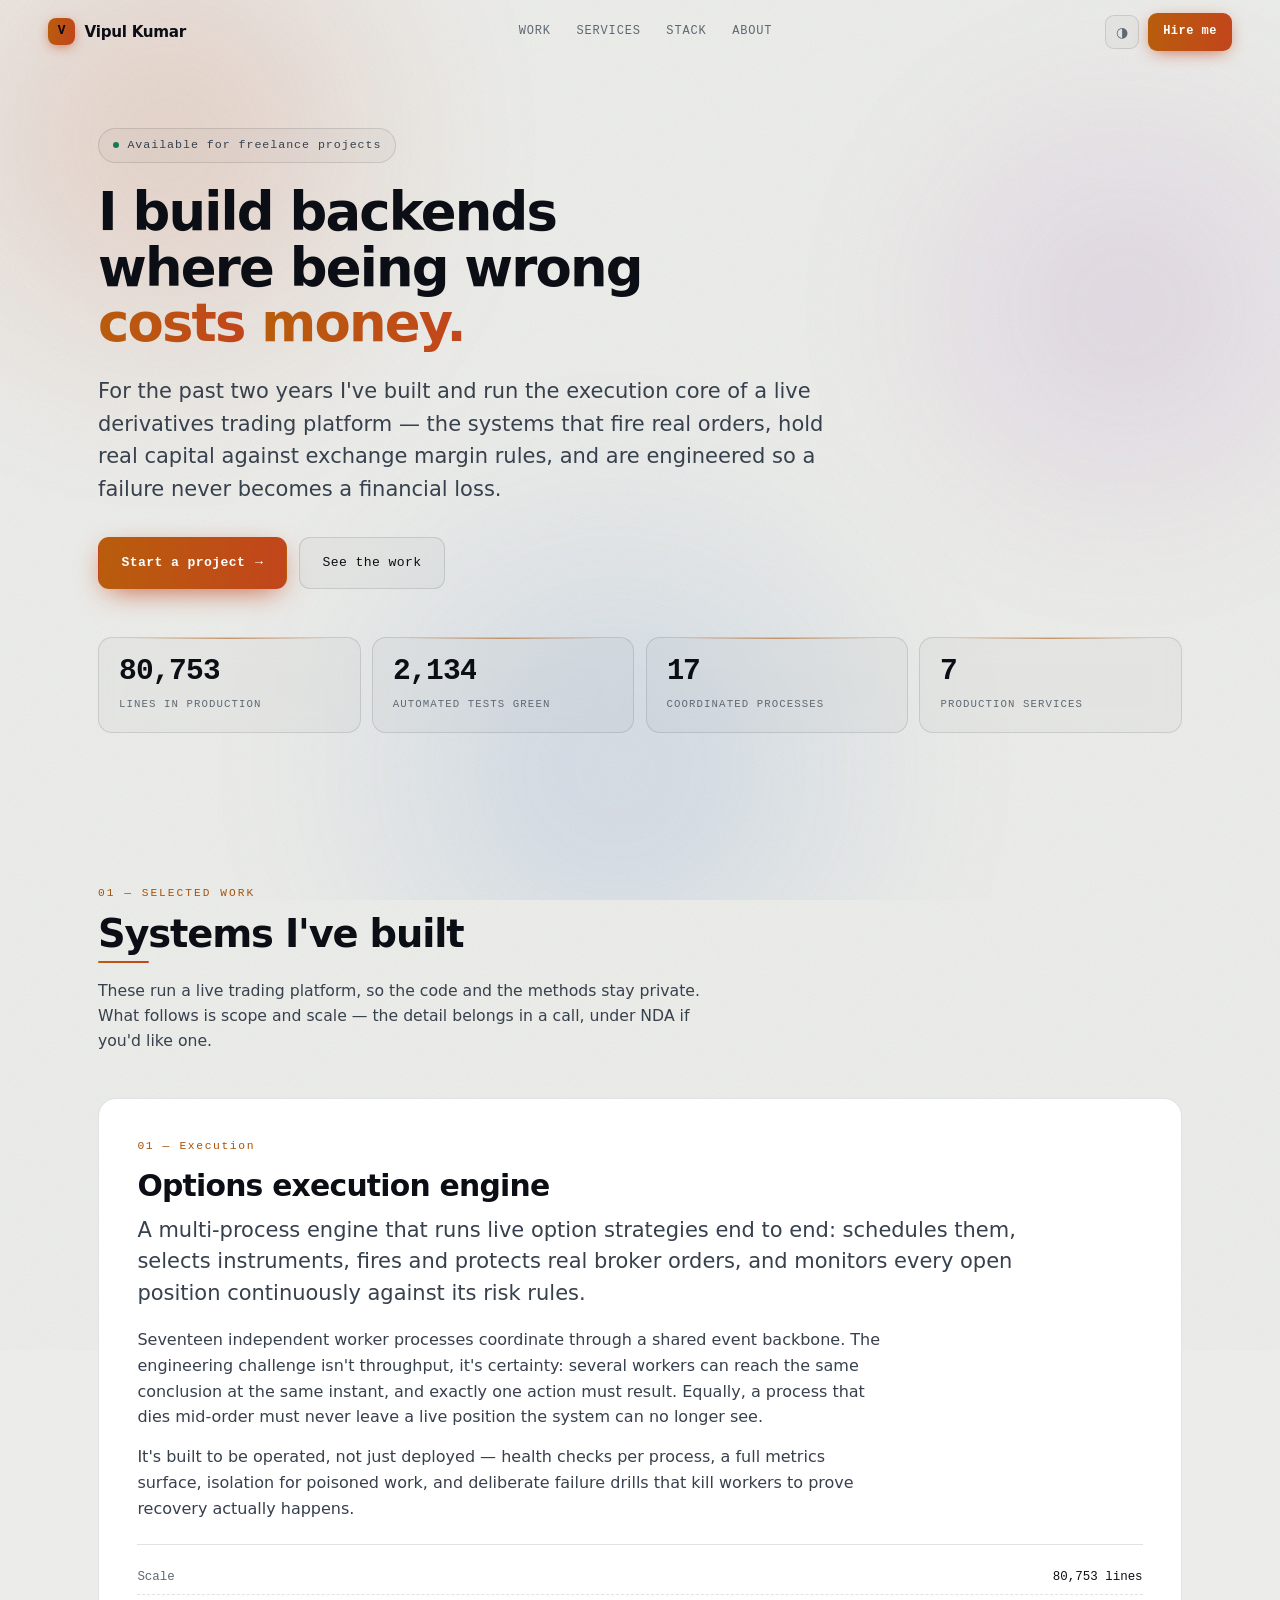
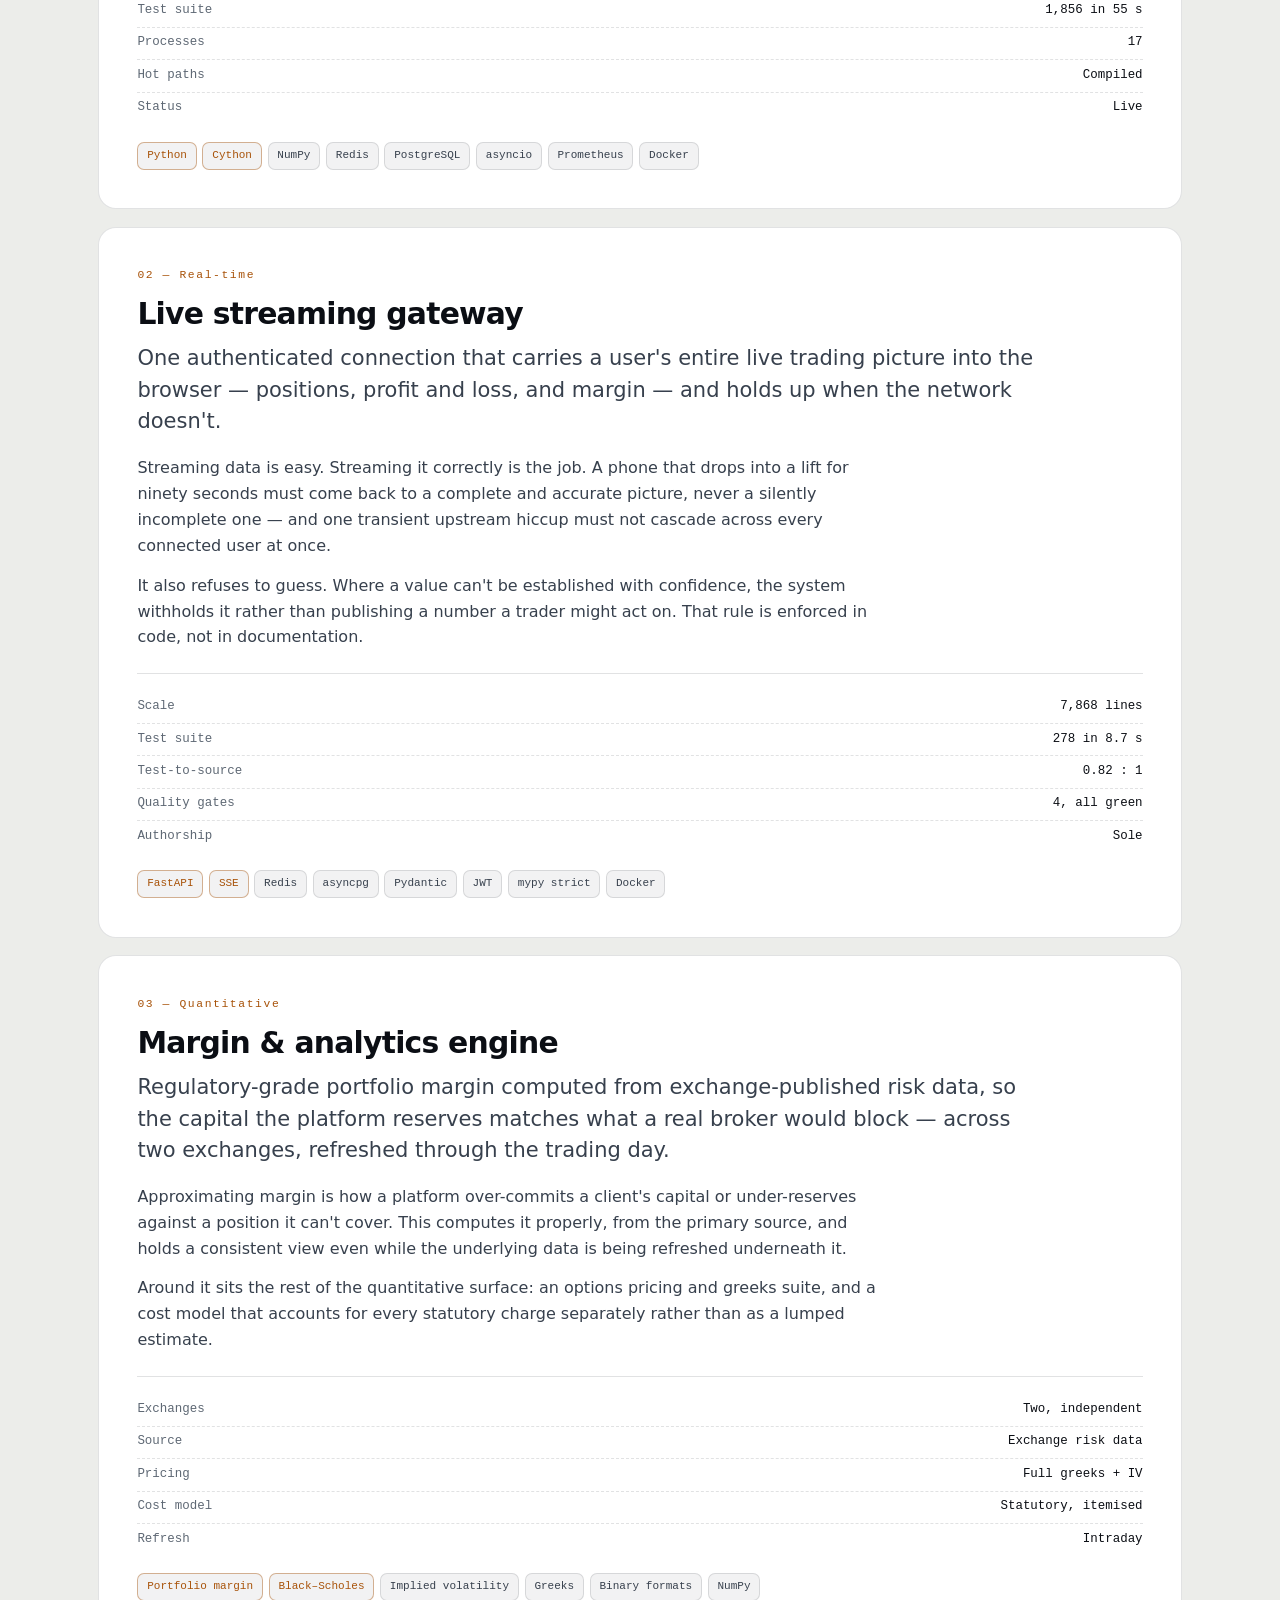
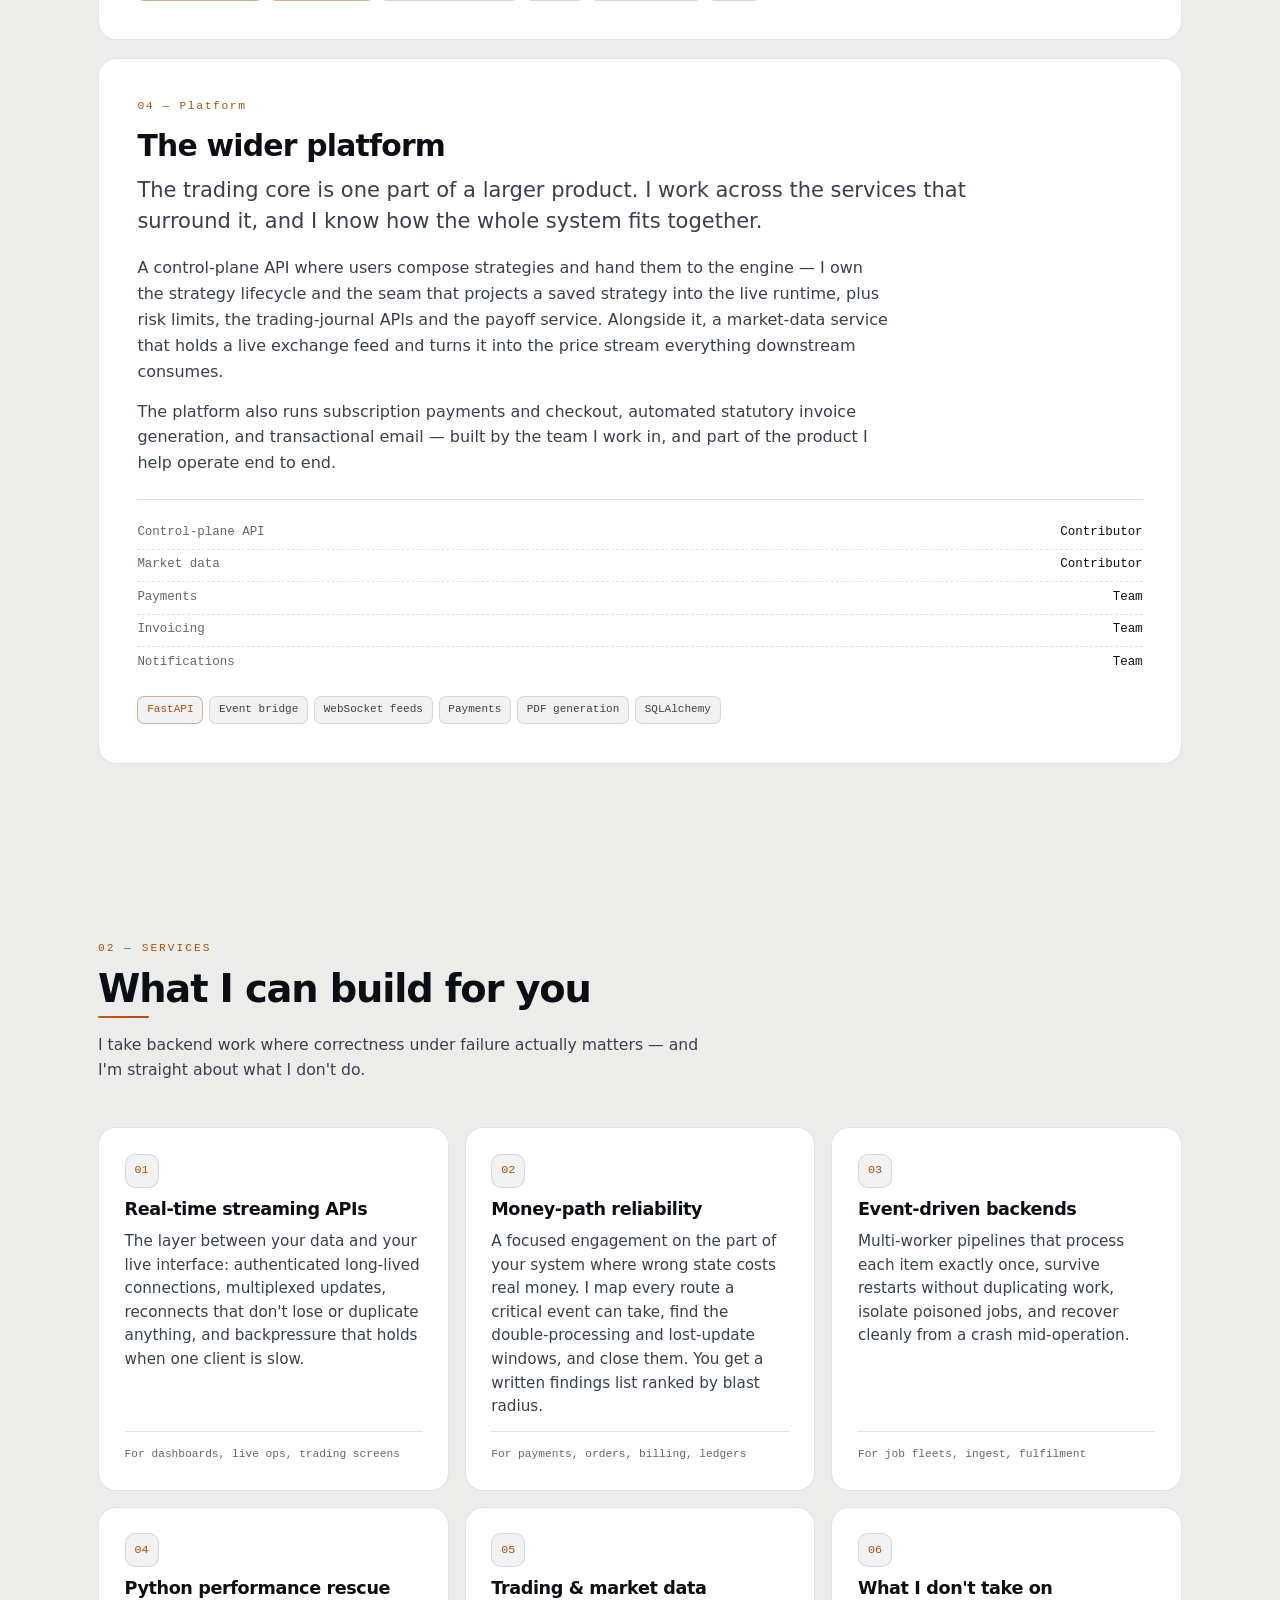
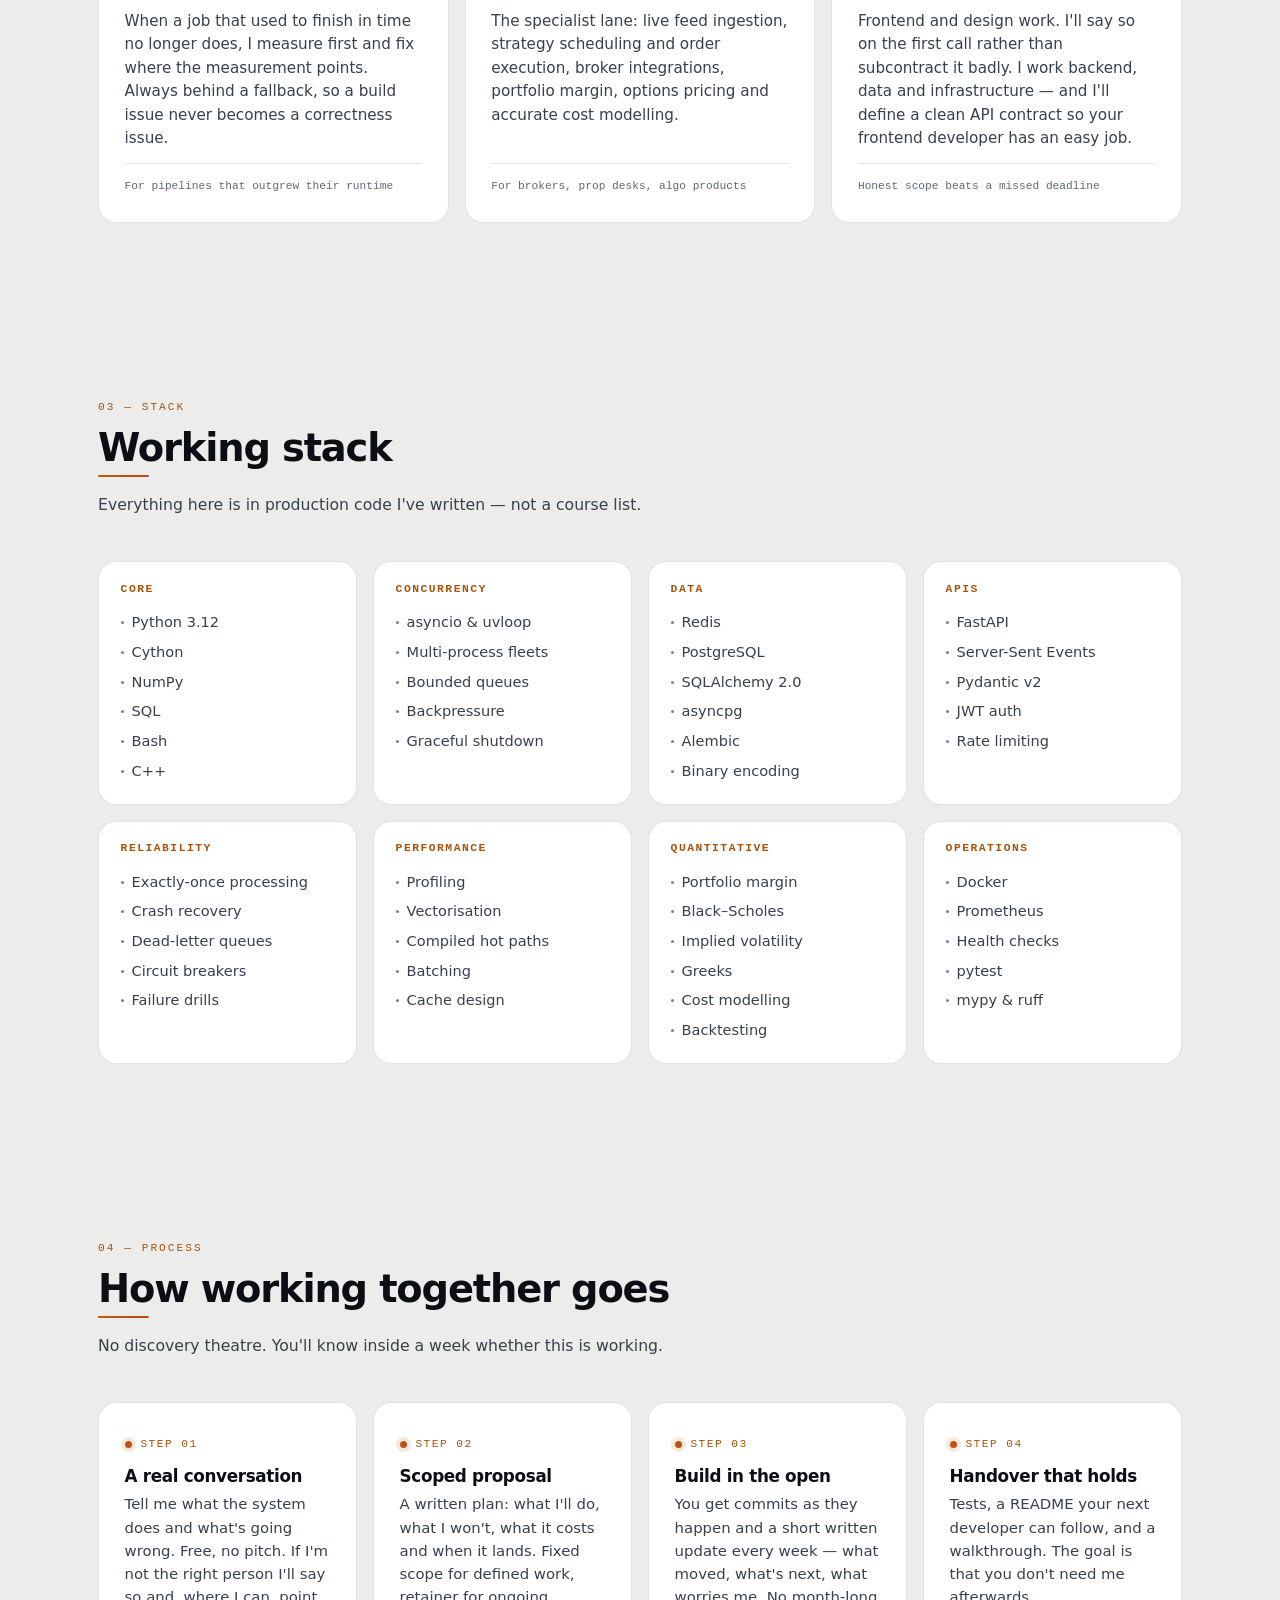
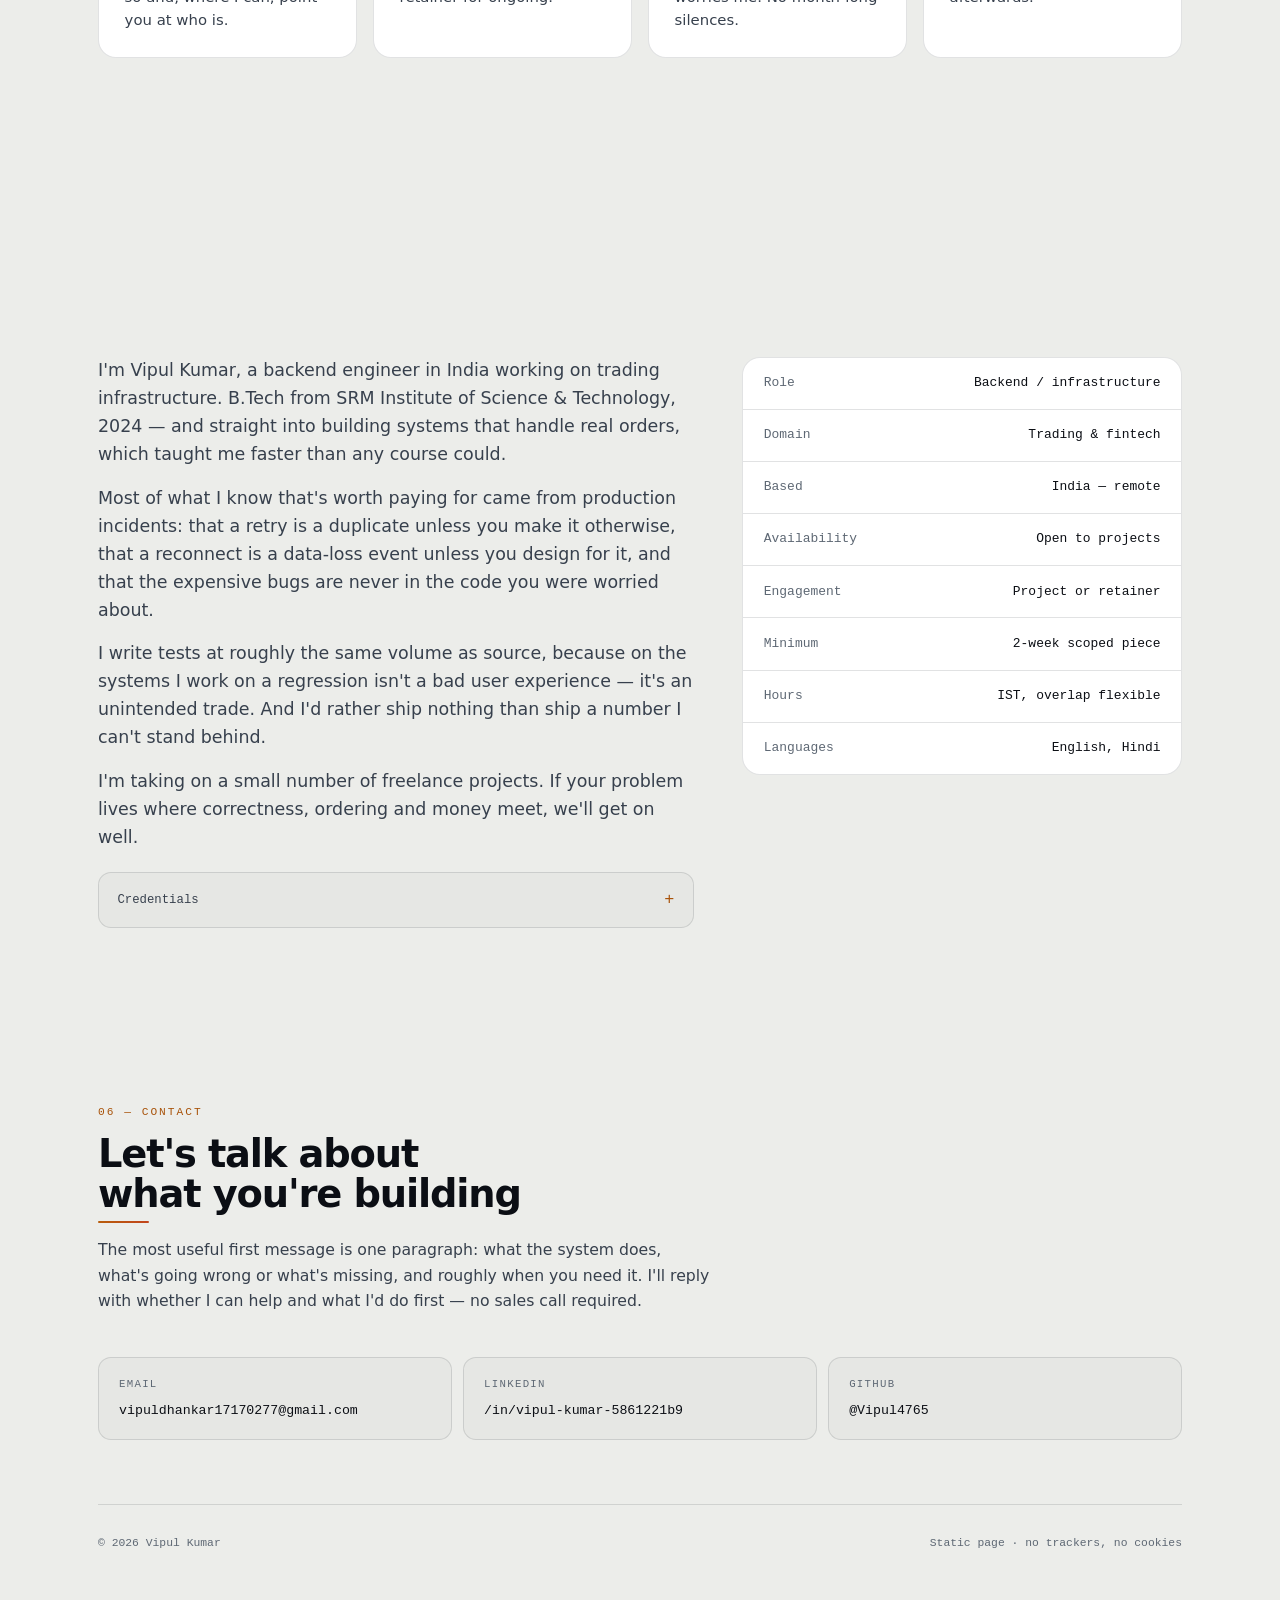
==== commit eba7f4e9: "Adopt the Streamlit layout: single column, full-width cards The Streamlit build read calmer than the" ====
--- a/index.html
+++ b/index.html
@@ -43,7 +43,6 @@
     <a href="#work">Work</a>
     <a href="#services">Services</a>
     <a href="#stack">Stack</a>
-    <a href="#process">Process</a>
     <a href="#about">About</a>
   </div>
   <div class="nav__right">
@@ -55,38 +54,25 @@
 <!-- ═══════════ HERO ═══════════ -->
 <header class="hero" id="top">
   <div class="wrap">
-    <div class="hero__row">
-      <div>
-        <span class="hero__badge"><span class="pip"></span> Available for freelance projects</span>
-
-        <!-- Words are individually masked so they can rise on a stagger.
-             Order of .w elements sets the sequence; --i drives the delay. -->
-        <h1 class="disp">
-          <span class="ln"><span class="w" style="--i:0"><i>I</i></span> <span class="w" style="--i:1"><i>build</i></span> <span class="w" style="--i:2"><i>backends</i></span></span>
-          <span class="ln"><span class="w" style="--i:3"><i>where</i></span> <span class="w" style="--i:4"><i>being</i></span> <span class="w" style="--i:5"><i>wrong</i></span></span>
-          <span class="ln"><span class="w gradtext" style="--i:6"><i>costs</i></span> <span class="w gradtext" style="--i:7"><i>money.</i></span></span>
-        </h1>
-
-        <p class="hero__sub">
-          For the past two years I've built and run the execution core of a live
-          derivatives trading platform — the systems that fire real orders, hold real
-          capital against exchange margin rules, and are engineered so a failure never
-          becomes a financial loss.
-        </p>
-
-        <div class="hero__cta">
-          <a class="btn btn--go" href="#contact">Start a project <span class="arw">→</span></a>
-          <a class="btn" href="#work">See the work</a>
-        </div>
-      </div>
-
-      <figure class="hero__viz">
-        <canvas id="net" aria-hidden="true"></canvas>
-        <figcaption>
-          <span>Distributed execution</span>
-          <span>live</span>
-        </figcaption>
-      </figure>
+    <span class="hero__badge"><span class="pip"></span> Available for freelance projects</span>
+
+    <!-- Words are individually masked so they can rise on a stagger.
+         Order of .w elements sets the sequence; --i drives the delay. -->
+    <h1 class="disp">
+      <span class="ln"><span class="w" style="--i:0"><i>I</i></span> <span class="w" style="--i:1"><i>build</i></span> <span class="w" style="--i:2"><i>backends</i></span> <span class="w" style="--i:3"><i>where</i></span> <span class="w" style="--i:4"><i>being</i></span> <span class="w" style="--i:5"><i>wrong</i></span></span>
+      <span class="ln"><span class="w gradtext" style="--i:6"><i>costs</i></span> <span class="w gradtext" style="--i:7"><i>money.</i></span></span>
+    </h1>
+
+    <p class="hero__sub">
+      For the past two years I've built and run the execution core of a live
+      derivatives trading platform — the systems that fire real orders, hold real
+      capital against exchange margin rules, and are engineered so a failure never
+      becomes a financial loss.
+    </p>
+
+    <div class="hero__cta">
+      <a class="btn btn--go" href="#contact">Start a project <span class="arw">→</span></a>
+      <a class="btn" href="#work">See the work</a>
     </div>
 
     <div class="hero__strip">
@@ -110,187 +96,154 @@
   </div>
 </header>
 
-<!-- ═══════════ TICKER ═══════════ -->
-<div class="ticker" aria-hidden="true">
-  <div class="ticker__row">
-    <span>Python</span><span>Cython</span><span>Redis</span><span>PostgreSQL</span><span>FastAPI</span><span>asyncio</span><span>NumPy</span><span>Docker</span><span>Server-Sent Events</span><span>Prometheus</span><span>Exactly-once</span><span>Portfolio margin</span>
-    <span>Python</span><span>Cython</span><span>Redis</span><span>PostgreSQL</span><span>FastAPI</span><span>asyncio</span><span>NumPy</span><span>Docker</span><span>Server-Sent Events</span><span>Prometheus</span><span>Exactly-once</span><span>Portfolio margin</span>
-  </div>
-</div>
-
 <!-- ═══════════ WORK ═══════════ -->
 <section class="sec" id="work">
   <div class="wrap">
     <div class="shead rv">
-      <div>
-        <span class="kicker">01 — Selected work</span>
-        <h2 class="disp">Systems I've built</h2>
-      </div>
+      <span class="kicker">01 — Selected work</span>
+      <h2 class="disp">Systems I've built</h2>
       <p class="shead__meta">
         These run a live trading platform, so the code and the methods stay private.
-        What follows is scope and scale — the detail belongs in a call, under NDA if you'd like one.
+        What follows is scope and scale — the detail belongs in a call, under NDA if
+        you'd like one.
       </p>
     </div>
 
     <div class="work">
 
-      <article class="card rv">
-        <div class="proj__grid">
-          <div class="proj__main">
-            <div class="proj__idx mono">01 — Execution</div>
-            <h3>Options execution engine</h3>
-            <p class="proj__lede">
-              A multi-process engine that runs live option strategies end to end:
-              schedules them, selects instruments, fires and protects real broker orders,
-              and monitors every open position continuously against its risk rules.
-            </p>
-            <p class="proj__body">
-              Seventeen independent worker processes coordinate through a shared event
-              backbone. The engineering challenge isn't throughput, it's certainty:
-              several workers can reach the same conclusion at the same instant, and
-              exactly one action must result. Equally, a process that dies mid-order must
-              never leave a live position the system can no longer see.
-            </p>
-            <p class="proj__body">
-              It's built to be operated, not just deployed — health checks per process, a
-              full metrics surface, isolation for poisoned work, and deliberate failure
-              drills that kill workers to prove recovery actually happens.
-            </p>
-          </div>
-          <aside class="proj__side">
-            <div class="kv">
-              <div class="kv__row"><span class="kv__k">Scale</span><span class="kv__v">80,753 lines</span></div>
-              <div class="kv__row"><span class="kv__k">Test suite</span><span class="kv__v">1,856 in 55 s</span></div>
-              <div class="kv__row"><span class="kv__k">Processes</span><span class="kv__v">17</span></div>
-              <div class="kv__row"><span class="kv__k">Hot paths</span><span class="kv__v">Compiled</span></div>
-              <div class="kv__row"><span class="kv__k">Status</span><span class="kv__v">Live</span></div>
-            </div>
-            <div class="chips">
-              <span class="chip chip--hi">Python</span><span class="chip chip--hi">Cython</span>
-              <span class="chip">NumPy</span><span class="chip">Redis</span>
-              <span class="chip">PostgreSQL</span><span class="chip">asyncio</span>
-              <span class="chip">Prometheus</span><span class="chip">Docker</span>
-            </div>
-          </aside>
+      <article class="card proj rv">
+        <div class="proj__idx mono">01 — Execution</div>
+        <h3>Options execution engine</h3>
+        <p class="proj__lede">
+          A multi-process engine that runs live option strategies end to end:
+          schedules them, selects instruments, fires and protects real broker orders,
+          and monitors every open position continuously against its risk rules.
+        </p>
+        <p class="proj__body">
+          Seventeen independent worker processes coordinate through a shared event
+          backbone. The engineering challenge isn't throughput, it's certainty:
+          several workers can reach the same conclusion at the same instant, and
+          exactly one action must result. Equally, a process that dies mid-order must
+          never leave a live position the system can no longer see.
+        </p>
+        <p class="proj__body">
+          It's built to be operated, not just deployed — health checks per process, a
+          full metrics surface, isolation for poisoned work, and deliberate failure
+          drills that kill workers to prove recovery actually happens.
+        </p>
+        <div class="kv">
+          <div class="kv__row"><span class="kv__k">Scale</span><span class="kv__v">80,753 lines</span></div>
+          <div class="kv__row"><span class="kv__k">Test suite</span><span class="kv__v">1,856 in 55 s</span></div>
+          <div class="kv__row"><span class="kv__k">Processes</span><span class="kv__v">17</span></div>
+          <div class="kv__row"><span class="kv__k">Hot paths</span><span class="kv__v">Compiled</span></div>
+          <div class="kv__row"><span class="kv__k">Status</span><span class="kv__v">Live</span></div>
+        </div>
+        <div class="chips">
+          <span class="chip chip--hi">Python</span><span class="chip chip--hi">Cython</span>
+          <span class="chip">NumPy</span><span class="chip">Redis</span>
+          <span class="chip">PostgreSQL</span><span class="chip">asyncio</span>
+          <span class="chip">Prometheus</span><span class="chip">Docker</span>
         </div>
       </article>
 
-      <article class="card rv">
-        <div class="proj__grid">
-          <div class="proj__main">
-            <div class="proj__idx mono">02 — Real-time</div>
-            <h3>Live streaming gateway</h3>
-            <p class="proj__lede">
-              One authenticated connection that carries a user's entire live trading
-              picture into the browser — positions, profit and loss, and margin — and
-              holds up when the network doesn't.
-            </p>
-            <p class="proj__body">
-              Streaming data is easy. Streaming it correctly is the job. A phone that
-              drops into a lift for ninety seconds must come back to a complete and
-              accurate picture, never a silently incomplete one — and one transient
-              upstream hiccup must not cascade across every connected user at once.
-            </p>
-            <p class="proj__body">
-              It also refuses to guess. Where a value can't be established with
-              confidence, the system withholds it rather than publishing a number a
-              trader might act on. That rule is enforced in code, not in documentation.
-            </p>
-          </div>
-          <aside class="proj__side">
-            <div class="kv">
-              <div class="kv__row"><span class="kv__k">Scale</span><span class="kv__v">7,868 lines</span></div>
-              <div class="kv__row"><span class="kv__k">Test suite</span><span class="kv__v">278 in 8.7 s</span></div>
-              <div class="kv__row"><span class="kv__k">Test-to-source</span><span class="kv__v">0.82 : 1</span></div>
-              <div class="kv__row"><span class="kv__k">Quality gates</span><span class="kv__v">4, all green</span></div>
-              <div class="kv__row"><span class="kv__k">Authorship</span><span class="kv__v">Sole</span></div>
-            </div>
-            <div class="chips">
-              <span class="chip chip--hi">FastAPI</span><span class="chip chip--hi">SSE</span>
-              <span class="chip">Redis</span><span class="chip">asyncpg</span>
-              <span class="chip">Pydantic</span><span class="chip">JWT</span>
-              <span class="chip">mypy strict</span><span class="chip">Docker</span>
-            </div>
-          </aside>
+      <article class="card proj rv">
+        <div class="proj__idx mono">02 — Real-time</div>
+        <h3>Live streaming gateway</h3>
+        <p class="proj__lede">
+          One authenticated connection that carries a user's entire live trading
+          picture into the browser — positions, profit and loss, and margin — and
+          holds up when the network doesn't.
+        </p>
+        <p class="proj__body">
+          Streaming data is easy. Streaming it correctly is the job. A phone that
+          drops into a lift for ninety seconds must come back to a complete and
+          accurate picture, never a silently incomplete one — and one transient
+          upstream hiccup must not cascade across every connected user at once.
+        </p>
+        <p class="proj__body">
+          It also refuses to guess. Where a value can't be established with
+          confidence, the system withholds it rather than publishing a number a
+          trader might act on. That rule is enforced in code, not in documentation.
+        </p>
+        <div class="kv">
+          <div class="kv__row"><span class="kv__k">Scale</span><span class="kv__v">7,868 lines</span></div>
+          <div class="kv__row"><span class="kv__k">Test suite</span><span class="kv__v">278 in 8.7 s</span></div>
+          <div class="kv__row"><span class="kv__k">Test-to-source</span><span class="kv__v">0.82 : 1</span></div>
+          <div class="kv__row"><span class="kv__k">Quality gates</span><span class="kv__v">4, all green</span></div>
+          <div class="kv__row"><span class="kv__k">Authorship</span><span class="kv__v">Sole</span></div>
+        </div>
+        <div class="chips">
+          <span class="chip chip--hi">FastAPI</span><span class="chip chip--hi">SSE</span>
+          <span class="chip">Redis</span><span class="chip">asyncpg</span>
+          <span class="chip">Pydantic</span><span class="chip">JWT</span>
+          <span class="chip">mypy strict</span><span class="chip">Docker</span>
         </div>
       </article>
 
-      <article class="card rv">
-        <div class="proj__grid">
-          <div class="proj__main">
-            <div class="proj__idx mono">03 — Quantitative</div>
-            <h3>Margin &amp; analytics engine</h3>
-            <p class="proj__lede">
-              Regulatory-grade portfolio margin computed from exchange-published risk
-              data, so the capital the platform reserves matches what a real broker would
-              block — across two exchanges, refreshed through the trading day.
-            </p>
-            <p class="proj__body">
-              Approximating margin is how a platform over-commits a client's capital or
-              under-reserves against a position it can't cover. This computes it properly,
-              from the primary source, and holds a consistent view even while the
-              underlying data is being refreshed underneath it.
-            </p>
-            <p class="proj__body">
-              Around it sits the rest of the quantitative surface: an options pricing and
-              greeks suite, and a cost model that accounts for every statutory charge
-              separately rather than as a lumped estimate.
-            </p>
-          </div>
-          <aside class="proj__side">
-            <div class="kv">
-              <div class="kv__row"><span class="kv__k">Exchanges</span><span class="kv__v">Two, independent</span></div>
-              <div class="kv__row"><span class="kv__k">Source</span><span class="kv__v">Exchange risk data</span></div>
-              <div class="kv__row"><span class="kv__k">Pricing</span><span class="kv__v">Full greeks + IV</span></div>
-              <div class="kv__row"><span class="kv__k">Cost model</span><span class="kv__v">Statutory, itemised</span></div>
-              <div class="kv__row"><span class="kv__k">Refresh</span><span class="kv__v">Intraday</span></div>
-            </div>
-            <div class="chips">
-              <span class="chip chip--hi">Portfolio margin</span><span class="chip chip--hi">Black&ndash;Scholes</span>
-              <span class="chip">Implied volatility</span><span class="chip">Greeks</span>
-              <span class="chip">Binary formats</span><span class="chip">NumPy</span>
-            </div>
-          </aside>
+      <article class="card proj rv">
+        <div class="proj__idx mono">03 — Quantitative</div>
+        <h3>Margin &amp; analytics engine</h3>
+        <p class="proj__lede">
+          Regulatory-grade portfolio margin computed from exchange-published risk
+          data, so the capital the platform reserves matches what a real broker would
+          block — across two exchanges, refreshed through the trading day.
+        </p>
+        <p class="proj__body">
+          Approximating margin is how a platform over-commits a client's capital or
+          under-reserves against a position it can't cover. This computes it properly,
+          from the primary source, and holds a consistent view even while the
+          underlying data is being refreshed underneath it.
+        </p>
+        <p class="proj__body">
+          Around it sits the rest of the quantitative surface: an options pricing and
+          greeks suite, and a cost model that accounts for every statutory charge
+          separately rather than as a lumped estimate.
+        </p>
+        <div class="kv">
+          <div class="kv__row"><span class="kv__k">Exchanges</span><span class="kv__v">Two, independent</span></div>
+          <div class="kv__row"><span class="kv__k">Source</span><span class="kv__v">Exchange risk data</span></div>
+          <div class="kv__row"><span class="kv__k">Pricing</span><span class="kv__v">Full greeks + IV</span></div>
+          <div class="kv__row"><span class="kv__k">Cost model</span><span class="kv__v">Statutory, itemised</span></div>
+          <div class="kv__row"><span class="kv__k">Refresh</span><span class="kv__v">Intraday</span></div>
+        </div>
+        <div class="chips">
+          <span class="chip chip--hi">Portfolio margin</span><span class="chip chip--hi">Black&ndash;Scholes</span>
+          <span class="chip">Implied volatility</span><span class="chip">Greeks</span>
+          <span class="chip">Binary formats</span><span class="chip">NumPy</span>
         </div>
       </article>
 
-      <article class="card rv">
-        <div class="proj__grid">
-          <div class="proj__main">
-            <div class="proj__idx mono">04 — Platform</div>
-            <h3>The wider platform</h3>
-            <p class="proj__lede">
-              The trading core is one part of a larger product. I work across the services
-              that surround it, and I know how the whole system fits together.
-            </p>
-            <p class="proj__body">
-              A control-plane API where users compose strategies and hand them to the
-              engine — I own the strategy lifecycle and the seam that projects a saved
-              strategy into the live runtime, plus risk limits, the trading-journal APIs
-              and the payoff service. Alongside it, a market-data service that holds a
-              live exchange feed and turns it into the price stream everything downstream
-              consumes.
-            </p>
-            <p class="proj__body">
-              The platform also runs subscription payments and checkout, automated
-              statutory invoice generation, and transactional email — built by the team I
-              work in, and part of the product I help operate end to end.
-            </p>
-          </div>
-          <aside class="proj__side">
-            <div class="kv">
-              <div class="kv__row"><span class="kv__k">Control-plane API</span><span class="kv__v">Contributor</span></div>
-              <div class="kv__row"><span class="kv__k">Market data</span><span class="kv__v">Contributor</span></div>
-              <div class="kv__row"><span class="kv__k">Payments</span><span class="kv__v">Team</span></div>
-              <div class="kv__row"><span class="kv__k">Invoicing</span><span class="kv__v">Team</span></div>
-              <div class="kv__row"><span class="kv__k">Notifications</span><span class="kv__v">Team</span></div>
-            </div>
-            <div class="chips">
-              <span class="chip chip--hi">FastAPI</span><span class="chip">Event bridge</span>
-              <span class="chip">WebSocket feeds</span><span class="chip">Payments</span>
-              <span class="chip">PDF generation</span><span class="chip">SQLAlchemy</span>
-            </div>
-          </aside>
+      <article class="card proj rv">
+        <div class="proj__idx mono">04 — Platform</div>
+        <h3>The wider platform</h3>
+        <p class="proj__lede">
+          The trading core is one part of a larger product. I work across the services
+          that surround it, and I know how the whole system fits together.
+        </p>
+        <p class="proj__body">
+          A control-plane API where users compose strategies and hand them to the
+          engine — I own the strategy lifecycle and the seam that projects a saved
+          strategy into the live runtime, plus risk limits, the trading-journal APIs
+          and the payoff service. Alongside it, a market-data service that holds a
+          live exchange feed and turns it into the price stream everything downstream
+          consumes.
+        </p>
+        <p class="proj__body">
+          The platform also runs subscription payments and checkout, automated
+          statutory invoice generation, and transactional email — built by the team I
+          work in, and part of the product I help operate end to end.
+        </p>
+        <div class="kv">
+          <div class="kv__row"><span class="kv__k">Control-plane API</span><span class="kv__v">Contributor</span></div>
+          <div class="kv__row"><span class="kv__k">Market data</span><span class="kv__v">Contributor</span></div>
+          <div class="kv__row"><span class="kv__k">Payments</span><span class="kv__v">Team</span></div>
+          <div class="kv__row"><span class="kv__k">Invoicing</span><span class="kv__v">Team</span></div>
+          <div class="kv__row"><span class="kv__k">Notifications</span><span class="kv__v">Team</span></div>
+        </div>
+        <div class="chips">
+          <span class="chip chip--hi">FastAPI</span><span class="chip">Event bridge</span>
+          <span class="chip">WebSocket feeds</span><span class="chip">Payments</span>
+          <span class="chip">PDF generation</span><span class="chip">SQLAlchemy</span>
         </div>
       </article>
 
@@ -302,65 +255,56 @@
 <section class="sec" id="services">
   <div class="wrap">
     <div class="shead rv">
-      <div>
-        <span class="kicker">02 — Services</span>
-        <h2 class="disp">What I can build for you</h2>
-      </div>
+      <span class="kicker">02 — Services</span>
+      <h2 class="disp">What I can build for you</h2>
       <p class="shead__meta">
-        I take backend work where correctness under failure actually matters — and I'm
-        straight about what I don't do.
+        I take backend work where correctness under failure actually matters — and
+        I'm straight about what I don't do.
       </p>
     </div>
 
-    <div class="bento rv stag">
-      <div class="card svc b-wide">
+    <div class="grid-3 rv stag">
+      <div class="card svc">
         <span class="svc__n mono">01</span>
         <h3>Real-time streaming APIs</h3>
         <p>The layer between your data and your live interface: authenticated long-lived connections, multiplexed updates, reconnects that don't lose or duplicate anything, and backpressure that holds when one client is slow.</p>
         <div class="svc__fit">For dashboards, live ops, trading screens</div>
       </div>
 
-      <div class="card svc b-wide">
+      <div class="card svc">
         <span class="svc__n mono">02</span>
         <h3>Money-path reliability</h3>
         <p>A focused engagement on the part of your system where wrong state costs real money. I map every route a critical event can take, find the double-processing and lost-update windows, and close them. You get a written findings list ranked by blast radius.</p>
         <div class="svc__fit">For payments, orders, billing, ledgers</div>
       </div>
 
-      <div class="card svc b-third">
+      <div class="card svc">
         <span class="svc__n mono">03</span>
         <h3>Event-driven backends</h3>
         <p>Multi-worker pipelines that process each item exactly once, survive restarts without duplicating work, isolate poisoned jobs, and recover cleanly from a crash mid-operation.</p>
-        <div class="svc__fit">Job fleets, ingest, fulfilment</div>
-      </div>
-
-      <div class="card svc b-third">
+        <div class="svc__fit">For job fleets, ingest, fulfilment</div>
+      </div>
+
+      <div class="card svc">
         <span class="svc__n mono">04</span>
         <h3>Python performance rescue</h3>
         <p>When a job that used to finish in time no longer does, I measure first and fix where the measurement points. Always behind a fallback, so a build issue never becomes a correctness issue.</p>
-        <div class="svc__fit">Pipelines that outgrew their runtime</div>
-      </div>
-
-      <div class="card svc b-third">
+        <div class="svc__fit">For pipelines that outgrew their runtime</div>
+      </div>
+
+      <div class="card svc">
         <span class="svc__n mono">05</span>
         <h3>Trading &amp; market data</h3>
         <p>The specialist lane: live feed ingestion, strategy scheduling and order execution, broker integrations, portfolio margin, options pricing and accurate cost modelling.</p>
-        <div class="svc__fit">Brokers, prop desks, algo products</div>
-      </div>
-
-      <div class="card svc b-wide">
+        <div class="svc__fit">For brokers, prop desks, algo products</div>
+      </div>
+
+      <div class="card svc">
         <span class="svc__n mono">06</span>
         <h3>What I don't take on</h3>
         <p>Frontend and design work. I'll say so on the first call rather than subcontract it badly. I work backend, data and infrastructure — and I'll define a clean API contract so your frontend developer has an easy job.</p>
         <div class="svc__fit">Honest scope beats a missed deadline</div>
       </div>
-
-      <div class="card svc b-wide">
-        <span class="svc__n mono">→</span>
-        <h3>Not sure which one you need?</h3>
-        <p>Describe the problem in a paragraph and I'll tell you what I'd actually do about it — including if the answer is that you don't need me.</p>
-        <div class="svc__fit"><a href="#contact" style="color:var(--accent)">Start a conversation →</a></div>
-      </div>
     </div>
   </div>
 </section>
@@ -369,22 +313,20 @@
 <section class="sec" id="stack">
   <div class="wrap">
     <div class="shead rv">
-      <div>
-        <span class="kicker">03 — Stack</span>
-        <h2 class="disp">Working stack</h2>
-      </div>
+      <span class="kicker">03 — Stack</span>
+      <h2 class="disp">Working stack</h2>
       <p class="shead__meta">Everything here is in production code I've written — not a course list.</p>
     </div>
 
-    <div class="matrix rv stag">
-      <div class="mcell"><h4>Core</h4><ul><li>Python 3.12</li><li>Cython</li><li>NumPy</li><li>SQL</li><li>Bash</li><li>C++</li></ul></div>
-      <div class="mcell"><h4>Concurrency</h4><ul><li>asyncio &amp; uvloop</li><li>Multi-process fleets</li><li>Bounded queues</li><li>Backpressure</li><li>Graceful shutdown</li></ul></div>
-      <div class="mcell"><h4>Data</h4><ul><li>Redis</li><li>PostgreSQL</li><li>SQLAlchemy 2.0</li><li>asyncpg</li><li>Alembic</li><li>Binary encoding</li></ul></div>
-      <div class="mcell"><h4>APIs</h4><ul><li>FastAPI</li><li>Server-Sent Events</li><li>Pydantic v2</li><li>JWT auth</li><li>Rate limiting</li><li>OpenAPI</li></ul></div>
-      <div class="mcell"><h4>Reliability</h4><ul><li>Exactly-once processing</li><li>Crash recovery</li><li>Dead-letter queues</li><li>Circuit breakers</li><li>Failure drills</li></ul></div>
-      <div class="mcell"><h4>Performance</h4><ul><li>Profiling</li><li>Vectorisation</li><li>Compiled hot paths</li><li>Batching</li><li>Cache design</li></ul></div>
-      <div class="mcell"><h4>Quantitative</h4><ul><li>Portfolio margin</li><li>Black&ndash;Scholes</li><li>Implied volatility</li><li>Greeks</li><li>Cost modelling</li><li>Backtesting</li></ul></div>
-      <div class="mcell"><h4>Operations</h4><ul><li>Docker</li><li>Prometheus</li><li>Health checks</li><li>pytest</li><li>mypy &amp; ruff</li></ul></div>
+    <div class="grid-4 rv stag">
+      <div class="card mcell"><h4>Core</h4><ul><li>Python 3.12</li><li>Cython</li><li>NumPy</li><li>SQL</li><li>Bash</li><li>C++</li></ul></div>
+      <div class="card mcell"><h4>Concurrency</h4><ul><li>asyncio &amp; uvloop</li><li>Multi-process fleets</li><li>Bounded queues</li><li>Backpressure</li><li>Graceful shutdown</li></ul></div>
+      <div class="card mcell"><h4>Data</h4><ul><li>Redis</li><li>PostgreSQL</li><li>SQLAlchemy 2.0</li><li>asyncpg</li><li>Alembic</li><li>Binary encoding</li></ul></div>
+      <div class="card mcell"><h4>APIs</h4><ul><li>FastAPI</li><li>Server-Sent Events</li><li>Pydantic v2</li><li>JWT auth</li><li>Rate limiting</li></ul></div>
+      <div class="card mcell"><h4>Reliability</h4><ul><li>Exactly-once processing</li><li>Crash recovery</li><li>Dead-letter queues</li><li>Circuit breakers</li><li>Failure drills</li></ul></div>
+      <div class="card mcell"><h4>Performance</h4><ul><li>Profiling</li><li>Vectorisation</li><li>Compiled hot paths</li><li>Batching</li><li>Cache design</li></ul></div>
+      <div class="card mcell"><h4>Quantitative</h4><ul><li>Portfolio margin</li><li>Black&ndash;Scholes</li><li>Implied volatility</li><li>Greeks</li><li>Cost modelling</li><li>Backtesting</li></ul></div>
+      <div class="card mcell"><h4>Operations</h4><ul><li>Docker</li><li>Prometheus</li><li>Health checks</li><li>pytest</li><li>mypy &amp; ruff</li></ul></div>
     </div>
   </div>
 </section>
@@ -393,14 +335,12 @@
 <section class="sec" id="process">
   <div class="wrap">
     <div class="shead rv">
-      <div>
-        <span class="kicker">04 — Process</span>
-        <h2 class="disp">How working together goes</h2>
-      </div>
+      <span class="kicker">04 — Process</span>
+      <h2 class="disp">How working together goes</h2>
       <p class="shead__meta">No discovery theatre. You'll know inside a week whether this is working.</p>
     </div>
 
-    <div class="steps rv stag">
+    <div class="grid-4 rv stag">
       <div class="card step">
         <div class="step__n">STEP 01</div>
         <h4>A real conversation</h4>
@@ -409,7 +349,7 @@
       <div class="card step">
         <div class="step__n">STEP 02</div>
         <h4>Scoped proposal</h4>
-        <p>A written plan: what I'll do, what I won't, what it costs and when it lands. Fixed scope for defined work, retainer for ongoing. No hourly guessing games.</p>
+        <p>A written plan: what I'll do, what I won't, what it costs and when it lands. Fixed scope for defined work, retainer for ongoing.</p>
       </div>
       <div class="card step">
         <div class="step__n">STEP 03</div>
@@ -419,7 +359,7 @@
       <div class="card step">
         <div class="step__n">STEP 04</div>
         <h4>Handover that holds</h4>
-        <p>Tests, a README your next developer can follow, and a walkthrough. The goal is that you don't need me afterwards — and call me again because you want to.</p>
+        <p>Tests, a README your next developer can follow, and a walkthrough. The goal is that you don't need me afterwards.</p>
       </div>
     </div>
   </div>
@@ -429,10 +369,8 @@
 <section class="sec" id="about">
   <div class="wrap">
     <div class="shead rv">
-      <div>
-        <span class="kicker">05 — About</span>
-        <h2 class="disp">Who you'd be working with</h2>
-      </div>
+      <span class="kicker">05 — About</span>
+      <h2 class="disp">Who you'd be working with</h2>
     </div>
 
     <div class="about rv">
@@ -486,29 +424,29 @@
 <!-- ═══════════ CONTACT ═══════════ -->
 <section class="sec" id="contact">
   <div class="wrap">
-    <div class="card cta rv">
+    <div class="shead rv">
       <span class="kicker">06 — Contact</span>
-      <h2 class="disp">Let's talk about what you're building.</h2>
-      <p>
-        The most useful first message is one paragraph: what the system does, what's going
-        wrong or what's missing, and roughly when you need it. I'll reply with whether I
-        can help and what I'd do first — no sales call required.
+      <h2 class="disp">Let's talk about what you're building</h2>
+      <p class="shead__meta">
+        The most useful first message is one paragraph: what the system does, what's
+        going wrong or what's missing, and roughly when you need it. I'll reply with
+        whether I can help and what I'd do first — no sales call required.
       </p>
-
-      <div class="links rv stag">
-        <a class="link" href="mailto:vipuldhankar17170277@gmail.com">
-          <span class="link__k">Email</span>
-          <span class="link__v">vipuldhankar17170277@gmail.com</span>
-        </a>
-        <a class="link" href="https://www.linkedin.com/in/vipul-kumar-5861221b9/" target="_blank" rel="noopener">
-          <span class="link__k">LinkedIn</span>
-          <span class="link__v">/in/vipul-kumar-5861221b9</span>
-        </a>
-        <a class="link" href="https://github.com/Vipul4765" target="_blank" rel="noopener">
-          <span class="link__k">GitHub</span>
-          <span class="link__v">@Vipul4765</span>
-        </a>
-      </div>
+    </div>
+
+    <div class="links rv stag">
+      <a class="link" href="mailto:vipuldhankar17170277@gmail.com">
+        <span class="link__k">Email</span>
+        <span class="link__v">vipuldhankar17170277@gmail.com</span>
+      </a>
+      <a class="link" href="https://www.linkedin.com/in/vipul-kumar-5861221b9/" target="_blank" rel="noopener">
+        <span class="link__k">LinkedIn</span>
+        <span class="link__v">/in/vipul-kumar-5861221b9</span>
+      </a>
+      <a class="link" href="https://github.com/Vipul4765" target="_blank" rel="noopener">
+        <span class="link__k">GitHub</span>
+        <span class="link__v">@Vipul4765</span>
+      </a>
     </div>
 
     <footer class="foot">
--- a/assets/css/style.css
+++ b/assets/css/style.css
@@ -1,86 +1,74 @@
 @import url('../fonts/fonts.css');
 
 /* ═══════════════════════════════════════════════════════════════
-   AURORA — portfolio design system v3
-   Layered depth: drifting mesh-gradient light, a live node network,
-   film grain, glass surfaces, cursor-reactive cards.
+   AURORA — portfolio design system
+   Single-column, calm layout: full-width cards, fact rows that span
+   the card, uniform grids. Depth comes from ambient light and grain
+   rather than from busy structure.
    ═══════════════════════════════════════════════════════════════ */
 
 :root {
-  --void:      #05060A;
-  --ground:    #080A10;
-  --raise:     #0E1119;
-  --glass:     rgba(255,255,255,.04);
-  --glass-2:   rgba(255,255,255,.07);
-  --edge:      rgba(255,255,255,.09);
-  --edge-2:    rgba(255,255,255,.2);
-  --text:      #F4F7FA;
-  --text-2:    #BCC7D2;
-  --muted:     #808C9A;
-  --faint:     #5A6472;
-
-  --a1:        #FFB454;   /* amber   */
-  --a2:        #FF6B3D;   /* ember   */
-  --a3:        #C44BE8;   /* violet  */
-  --a4:        #3D8BFF;   /* azure   */
-  --accent:    #FFA23E;
+  --void:    #05060A;
+  --raise:   #0E1119;
+  --glass:   rgba(255,255,255,.04);
+  --glass-2: rgba(255,255,255,.07);
+  --edge:    rgba(255,255,255,.09);
+  --edge-2:  rgba(255,255,255,.2);
+  --text:    #F4F7FA;
+  --text-2:  #BCC7D2;
+  --muted:   #808C9A;
+  --faint:   #5A6472;
+
+  --a1:      #FFB454;
+  --a2:      #FF6B3D;
+  --a3:      #C44BE8;
+  --a4:      #3D8BFF;
+  --accent:  #FFA23E;
   --accent-ink:#07080D;
   --grad:      linear-gradient(96deg, var(--a1) 0%, var(--a2) 100%);
   --grad-wide: linear-gradient(120deg, var(--a1), var(--a2) 38%, var(--a3) 70%, var(--a4));
-  --glow:      rgba(255,140,60,.2);
-
-  --pos:       #46CB95;
-  --neg:       #E4614F;
+  --glow:    rgba(255,140,60,.2);
+
+  --pos:     #46CB95;
 
   --f-disp: 'Archivo', ui-sans-serif, system-ui, -apple-system, sans-serif;
   --f-mono: 'IBM Plex Mono', ui-monospace, 'SF Mono', Menlo, monospace;
 
   --s--1: clamp(.76rem, .74rem + .09vw, .82rem);
   --s-0:  clamp(1rem, .97rem + .16vw, 1.09rem);
-  --s-1:  clamp(1.16rem, 1.06rem + .44vw, 1.44rem);
-  --s-2:  clamp(1.5rem, 1.28rem + .95vw, 2.2rem);
-  --s-3:  clamp(1.75rem, 1.35rem + 1.5vw, 2.5rem);
-  --s-5:  clamp(2.05rem, 1.25rem + 2.9vw, 3.6rem);
-
-  --gut: clamp(1.25rem, 4.2vw, 4.5rem);
-  --maxw: 1440px;
+  --s-1:  clamp(1.12rem, 1.04rem + .34vw, 1.32rem);
+  --s-2:  clamp(1.42rem, 1.24rem + .78vw, 1.95rem);
+  --s-3:  clamp(1.7rem, 1.35rem + 1.4vw, 2.4rem);
+  --s-5:  clamp(2rem, 1.3rem + 2.5vw, 3.3rem);
+
+  --gut: clamp(1.25rem, 4vw, 3rem);
+  --maxw: 1180px;
   --ease: cubic-bezier(.22,.61,.36,1);
   --r: 18px;
 }
 
 :root[data-theme="light"] {
-  --void:      #ECEDEA;
-  --ground:    #F4F5F2;
-  --raise:     #FFFFFF;
-  --glass:     rgba(12,16,24,.025);
-  --glass-2:   rgba(12,16,24,.05);
-  --edge:      rgba(12,16,24,.12);
-  --edge-2:    rgba(12,16,24,.26);
-  --text:      #0B0E14;
-  --text-2:    #37404D;
-  --muted:     #5E6874;
-  --faint:     #79828E;
-  --a1:        #B85D0C;
-  --a2:        #C2451C;
-  --a3:        #8B2FA8;
-  --a4:        #1D5FC4;
-  --accent:    #A8530A;
-  --accent-ink:#FFFFFF;
-  --glow:      rgba(184,93,12,.14);
-  --pos:       #177A52;
-  --neg:       #B03424;
+  --void:    #ECEDEA;  --raise: #FFFFFF;
+  --glass:   rgba(12,16,24,.025); --glass-2: rgba(12,16,24,.05);
+  --edge:    rgba(12,16,24,.12);  --edge-2:  rgba(12,16,24,.26);
+  --text:    #0B0E14;  --text-2: #37404D;
+  --muted:   #5E6874;  --faint:  #79828E;
+  --a1: #B85D0C; --a2: #C2451C; --a3: #8B2FA8; --a4: #1D5FC4;
+  --accent: #A8530A; --accent-ink: #FFFFFF;
+  --glow: rgba(184,93,12,.14);
+  --pos: #177A52;
 }
 @media (prefers-color-scheme: light) {
   :root:not([data-theme]) {
-    --void:      #ECEDEA;  --ground:    #F4F5F2;  --raise:     #FFFFFF;
-    --glass:     rgba(12,16,24,.025); --glass-2: rgba(12,16,24,.05);
-    --edge:      rgba(12,16,24,.12);  --edge-2:  rgba(12,16,24,.26);
-    --text:      #0B0E14;  --text-2:    #37404D;
-    --muted:     #5E6874;  --faint:     #79828E;
+    --void:  #ECEDEA;  --raise: #FFFFFF;
+    --glass: rgba(12,16,24,.025); --glass-2: rgba(12,16,24,.05);
+    --edge:  rgba(12,16,24,.12);  --edge-2:  rgba(12,16,24,.26);
+    --text:  #0B0E14;  --text-2: #37404D;
+    --muted: #5E6874;  --faint:  #79828E;
     --a1: #B85D0C; --a2: #C2451C; --a3: #8B2FA8; --a4: #1D5FC4;
     --accent: #A8530A; --accent-ink: #FFFFFF;
     --glow: rgba(184,93,12,.14);
-    --pos: #177A52; --neg: #B03424;
+    --pos: #177A52;
   }
 }
 
@@ -98,7 +86,7 @@
   overflow-x: hidden;
 }
 
-h1,h2,h3,h4 { margin: 0; line-height: 1.02; text-wrap: balance; }
+h1,h2,h3,h4 { margin: 0; line-height: 1.05; text-wrap: balance; }
 p { margin: 0; }
 a { color: inherit; text-decoration: none; }
 img, svg, canvas { display: block; max-width: 100%; }
@@ -110,20 +98,20 @@
 
 .wrap { width: 100%; max-width: var(--maxw); margin-inline: auto; padding-inline: var(--gut); position: relative; }
 
-.disp { font-weight: 700; font-variation-settings: 'wdth' 106; letter-spacing: -.032em; }
+.disp { font-weight: 700; font-variation-settings: 'wdth' 104; letter-spacing: -.032em; }
 .mono { font-family: var(--f-mono); font-variation-settings: normal; }
 .gradtext {
   background: var(--grad); -webkit-background-clip: text; background-clip: text;
   color: transparent; -webkit-text-fill-color: transparent;
 }
 
-/* ═══════════ ATMOSPHERE: drifting light + grain ═══════════ */
+/* ═══════════ ATMOSPHERE ═══════════ */
 
 .atmos { position: fixed; inset: 0; z-index: -3; pointer-events: none; overflow: hidden; }
 .orb { position: absolute; border-radius: 50%; filter: blur(90px); opacity: .5; will-change: transform; }
-.orb--1 { width: 46vw; height: 46vw; left: -10vw;  top: -12vw;  background: radial-gradient(circle, var(--a2), transparent 68%); }
-.orb--2 { width: 40vw; height: 40vw; right: -8vw;  top: 4vw;    background: radial-gradient(circle, var(--a3), transparent 68%); opacity: .34; }
-.orb--3 { width: 52vw; height: 52vw; left: 22vw;   top: 34vw;   background: radial-gradient(circle, var(--a4), transparent 70%); opacity: .26; }
+.orb--1 { width: 46vw; height: 46vw; left: -10vw; top: -12vw; background: radial-gradient(circle, var(--a2), transparent 68%); }
+.orb--2 { width: 40vw; height: 40vw; right: -8vw; top: 4vw;   background: radial-gradient(circle, var(--a3), transparent 68%); opacity: .34; }
+.orb--3 { width: 52vw; height: 52vw; left: 22vw;  top: 34vw;  background: radial-gradient(circle, var(--a4), transparent 70%); opacity: .26; }
 :root[data-theme="light"] .orb { opacity: .22; }
 :root[data-theme="light"] .orb--2, :root[data-theme="light"] .orb--3 { opacity: .16; }
 @media (prefers-color-scheme: light) {
@@ -139,7 +127,6 @@
   @keyframes drift3 { to { transform: translate3d(7vw, -9vw, 0) scale(.88); } }
 }
 
-/* film grain — pure CSS, no asset */
 .grain {
   position: fixed; inset: -50%; z-index: -2; pointer-events: none; opacity: .3;
   background-image: url("data:image/svg+xml,%3Csvg xmlns='http://www.w3.org/2000/svg' width='140' height='140'%3E%3Cfilter id='n'%3E%3CfeTurbulence type='fractalNoise' baseFrequency='.85' numOctaves='3'/%3E%3C/filter%3E%3Crect width='140' height='140' filter='url(%23n)' opacity='.42'/%3E%3C/svg%3E");
@@ -150,8 +137,8 @@
 @media (prefers-reduced-motion: no-preference) {
   .grain { animation: grain 6s steps(6) infinite; }
   @keyframes grain {
-    0%,100% { transform: translate(0,0); }      20% { transform: translate(-4%, 3%); }
-    40%     { transform: translate(3%, -4%); }  60% { transform: translate(-3%, -3%); }
+    0%,100% { transform: translate(0,0); }     20% { transform: translate(-4%, 3%); }
+    40%     { transform: translate(3%, -4%); } 60% { transform: translate(-3%, -3%); }
     80%     { transform: translate(4%, 2%); }
   }
 }
@@ -170,7 +157,7 @@
   backdrop-filter: blur(20px) saturate(1.4);
   border-bottom-color: var(--edge);
 }
-.nav__brand { display: flex; align-items: center; gap: .6rem; font-weight: 700; font-size: .95rem; font-variation-settings: 'wdth' 112; letter-spacing: -.02em; }
+.nav__brand { display: flex; align-items: center; gap: .6rem; font-weight: 700; font-size: .95rem; font-variation-settings: 'wdth' 108; letter-spacing: -.02em; }
 .nav__mark {
   width: 27px; height: 27px; border-radius: 8px; flex: none;
   background: var(--grad); color: #07080D;
@@ -178,8 +165,8 @@
   font-family: var(--f-mono); font-weight: 600; font-size: .8rem;
   box-shadow: 0 3px 14px -4px var(--a2);
 }
-.nav__links { display: none; gap: 1.7rem; }
-@media (min-width: 920px) { .nav__links { display: flex; } }
+.nav__links { display: none; gap: 1.6rem; }
+@media (min-width: 880px) { .nav__links { display: flex; } }
 .nav__links a {
   position: relative; font-family: var(--f-mono); font-size: .75rem;
   letter-spacing: .07em; text-transform: uppercase; color: var(--muted);
@@ -190,9 +177,8 @@
   background: var(--grad); transform: scaleX(0); transform-origin: left;
   transition: transform .3s var(--ease);
 }
-.nav__links a:hover { color: var(--text); }
-.nav__links a[aria-current="true"] { color: var(--text); }
-.nav__links a[aria-current="true"]::after, .nav__links a:hover::after { transform: scaleX(1); }
+.nav__links a:hover, .nav__links a[aria-current="true"] { color: var(--text); }
+.nav__links a:hover::after, .nav__links a[aria-current="true"]::after { transform: scaleX(1); }
 .nav__right { display: flex; align-items: center; gap: .55rem; }
 
 .iconbtn {
@@ -200,19 +186,19 @@
   background: var(--glass); border: 1px solid var(--edge); color: var(--muted);
   display: grid; place-items: center; font-size: .9rem;
   backdrop-filter: blur(10px);
-  transition: color .2s, border-color .2s, background .2s, transform .2s;
+  transition: color .2s, border-color .2s, transform .2s;
 }
 .iconbtn:hover { color: var(--text); border-color: var(--edge-2); transform: translateY(-1px); }
 
 .navcta {
-  display: inline-block; white-space: nowrap; position: relative;
+  display: inline-block; white-space: nowrap;
   font-family: var(--f-mono); font-size: .75rem; letter-spacing: .04em; font-weight: 600;
   padding: .58rem .95rem; border-radius: 9px;
   background: var(--grad); color: var(--accent-ink);
   box-shadow: 0 4px 18px -6px var(--a2);
-  transition: filter .2s, transform .2s, box-shadow .2s;
-}
-.navcta:hover { filter: brightness(1.08); transform: translateY(-1px); box-shadow: 0 8px 26px -8px var(--a2); }
+  transition: filter .2s, box-shadow .2s;
+}
+.navcta:hover { filter: brightness(1.08); box-shadow: 0 8px 26px -8px var(--a2); }
 @media (max-width: 420px) {
   .navcta { font-size: .71rem; padding: .5rem .72rem; }
   .nav__brand span:last-child { display: none; }
@@ -220,21 +206,13 @@
 
 /* ═══════════ HERO ═══════════ */
 
-.hero {
-  position: relative; min-height: 100svh;
-  display: grid; align-items: center;
-  padding-block: 7rem 3.5rem;
-}
-/* Headline stays full-width so it keeps its scale; the network sits beside
-   the supporting copy instead of competing with the type for width. */
-.hero__row { display: grid; gap: clamp(1.8rem, 4vw, 3.5rem); align-items: center; }
-@media (min-width: 1000px) { .hero__row { grid-template-columns: 1.12fr .88fr; } }
+.hero { position: relative; padding-block: 8rem 4rem; }
 
 .hero__badge {
   display: inline-flex; align-items: center; gap: .55rem;
   font-family: var(--f-mono); font-size: .73rem; letter-spacing: .08em;
   color: var(--text-2); background: var(--glass); border: 1px solid var(--edge);
-  padding: .44rem .85rem; border-radius: 100px; width: fit-content;
+  padding: .44rem .85rem; border-radius: 100px;
   backdrop-filter: blur(10px);
 }
 .pip { width: 6px; height: 6px; border-radius: 50%; background: var(--pos); flex: none; }
@@ -247,48 +225,24 @@
 }
 
 .hero h1 {
-  margin-top: 1.2rem;
-  max-width: 20ch; font-size: var(--s-5); font-weight: 700;
-  font-variation-settings: 'wdth' 104; letter-spacing: -.034em; line-height: 1.03;
-}
-/* .ln / .w display rules live in the motion system at the end of this file.
-   A `.hero h1 .ln > span { display: block }` rule used to sit here for the old
-   line-based reveal; it out-specifies `.w` and stacked every word onto its own
-   line once the headline moved to per-word markup. Do not reintroduce it. */
-
-.hero__sub {
-  margin-top: 1.5rem; max-width: 50ch;
-  font-size: var(--s-1); line-height: 1.5; color: var(--text-2); letter-spacing: -.011em;
-}
-.hero__cta { display: flex; flex-wrap: wrap; gap: .8rem; margin-top: 2.2rem; }
-
-/* entrance — enhancement only, armed by html.js, released by .hero.in */
-@media (prefers-reduced-motion: no-preference) {
-  /* Line-level reveal removed: the headline now animates per word via .w > i
-     in the motion system below. A `.ln > span` rule here would match those
-     word spans too and double the movement. */
-  .js .hero__badge, .js .hero__sub, .js .hero__cta, .js .hero__viz, .js .hero__strip {
-    opacity: 0; transform: translateY(20px);
-    transition: opacity .9s var(--ease), transform .9s var(--ease);
-  }
-  .js .hero__badge { transition-delay: .05s; }
-  .js .hero__sub   { transition-delay: .42s; }
-  .js .hero__cta   { transition-delay: .54s; }
-  .js .hero__viz   { transition-delay: .30s; }
-  .js .hero__strip { transition-delay: .66s; }
-  .hero.in .hero__badge, .hero.in .hero__sub, .hero.in .hero__cta,
-  .hero.in .hero__viz,   .hero.in .hero__strip { opacity: 1; transform: none; }
-}
+  margin-top: 1.3rem; font-size: var(--s-5); font-weight: 700;
+  font-variation-settings: 'wdth' 104; letter-spacing: -.034em; line-height: 1.06;
+  max-width: 22ch;
+}
+.hero h1 .ln { display: block; }
+
+.hero__sub { margin-top: 1.5rem; max-width: 56ch; font-size: var(--s-1); line-height: 1.55; color: var(--text-2); }
+.hero__cta { display: flex; flex-wrap: wrap; gap: .8rem; margin-top: 2rem; }
 
 .btn {
   position: relative; display: inline-flex; align-items: center; gap: .6rem;
   font-family: var(--f-mono); font-size: .82rem; font-weight: 500; letter-spacing: .03em;
-  padding: .9rem 1.45rem; border-radius: 11px;
+  padding: .9rem 1.4rem; border-radius: 11px;
   border: 1px solid var(--edge); background: var(--glass); color: var(--text);
   backdrop-filter: blur(10px);
-  transition: transform .24s var(--ease), border-color .24s, background .24s, box-shadow .24s;
-}
-.btn:hover { transform: translateY(-2px); border-color: var(--edge-2); background: var(--glass-2); }
+  transition: border-color .24s, background .24s, box-shadow .24s;
+}
+.btn:hover { border-color: var(--edge-2); background: var(--glass-2); }
 .btn--go {
   background: var(--grad); border-color: transparent; color: var(--accent-ink); font-weight: 600;
   box-shadow: 0 8px 30px -10px var(--a2);
@@ -297,98 +251,67 @@
 .btn .arw { transition: transform .24s var(--ease); }
 .btn:hover .arw { transform: translateX(4px); }
 
-/* live node-network visual */
-.hero__viz {
-  position: relative;
-  border: 1px solid var(--edge); border-radius: var(--r);
-  background: linear-gradient(180deg, var(--glass) 0%, transparent 60%);
-  backdrop-filter: blur(10px);
-  overflow: hidden;
-  aspect-ratio: 16 / 11;
-}
-@media (max-width: 999px) { .hero__viz { aspect-ratio: 16 / 9; max-height: 320px; } }
-.hero__viz canvas { width: 100%; height: 100%; }
-.hero__viz figcaption {
-  position: absolute; inset: auto 0 0 0;
-  display: flex; align-items: center; justify-content: space-between; gap: 1rem;
-  padding: .6rem .9rem;
-  font-family: var(--f-mono); font-size: .66rem; letter-spacing: .11em; text-transform: uppercase;
-  color: var(--muted);
-  background: linear-gradient(to top, color-mix(in srgb, var(--void) 88%, transparent), transparent);
-}
-
-/* glass metric strip */
-.hero__strip {
-  margin-top: clamp(2.2rem, 4.5vw, 3.2rem);
-  display: grid; grid-template-columns: repeat(2, 1fr); gap: .7rem;
-}
-@media (min-width: 800px) { .hero__strip { grid-template-columns: repeat(4, 1fr); } }
+/* metric tiles */
+.hero__strip { margin-top: 3rem; display: grid; grid-template-columns: repeat(2, 1fr); gap: .7rem; }
+@media (min-width: 760px) { .hero__strip { grid-template-columns: repeat(4, 1fr); } }
 .hstat {
   position: relative; overflow: hidden;
   padding: 1.2rem 1.25rem; border-radius: 14px;
   border: 1px solid var(--edge); background: var(--glass);
   backdrop-filter: blur(14px);
-  transition: border-color .3s, transform .3s var(--ease);
-}
-.hstat:hover { border-color: var(--edge-2); transform: translateY(-3px); }
+  transition: border-color .3s;
+}
+.hstat:hover { border-color: var(--edge-2); }
 .hstat::before {
   content: ''; position: absolute; top: 0; left: 12%; right: 12%; height: 1px;
   background: linear-gradient(90deg, transparent, var(--accent), transparent); opacity: .55;
 }
 .hstat__v {
-  font-family: var(--f-mono); font-weight: 600; font-size: clamp(1.55rem, 3.4vw, 2.15rem);
-  letter-spacing: -.035em; font-variant-numeric: tabular-nums; line-height: 1;
+  font-family: var(--f-mono); font-weight: 600; font-size: clamp(1.5rem, 3vw, 1.85rem);
+  letter-spacing: -.035em; font-variant-numeric: tabular-nums; line-height: 1; color: var(--text);
 }
 .hstat__k { font-family: var(--f-mono); font-size: .67rem; letter-spacing: .1em; text-transform: uppercase; color: var(--muted); margin-top: .55rem; }
 
-/* ═══════════ TICKER ═══════════ */
-
-.ticker {
-  position: relative; overflow: hidden;
-  border-block: 1px solid var(--edge);
-  background: var(--glass);
-  padding-block: .9rem;
-  -webkit-mask-image: linear-gradient(90deg, transparent, #000 9%, #000 91%, transparent);
-          mask-image: linear-gradient(90deg, transparent, #000 9%, #000 91%, transparent);
-}
-.ticker__row { display: flex; width: max-content; gap: 2.6rem; }
-@media (prefers-reduced-motion: no-preference) {
-  .ticker__row { animation: slide 46s linear infinite; }
-  @keyframes slide { to { transform: translateX(-50%); } }
-}
-@media (prefers-reduced-motion: reduce) { .ticker__row { animation: none; } }
-.ticker__row span {
-  font-family: var(--f-mono); font-size: .8rem; letter-spacing: .1em;
-  text-transform: uppercase; color: var(--muted); white-space: nowrap;
-  display: flex; align-items: center; gap: 2.6rem;
-}
-.ticker__row span::after { content: ''; width: 4px; height: 4px; border-radius: 50%; background: var(--accent); opacity: .55; }
-
 /* ═══════════ SECTIONS ═══════════ */
 
-.sec { padding-block: clamp(5rem, 11vw, 9rem); position: relative; }
-.shead { display: flex; align-items: flex-end; justify-content: space-between; gap: 2rem; flex-wrap: wrap; margin-bottom: clamp(2.5rem, 5vw, 4rem); }
-.shead h2 { font-size: var(--s-3); font-weight: 700; font-variation-settings: 'wdth' 104; letter-spacing: -.03em; max-width: 20ch; }
-.shead__meta { max-width: 40ch; color: var(--text-2); font-size: .97rem; }
+.sec { padding-block: clamp(3.5rem, 7vw, 5.5rem); position: relative; }
+
+/* Section heads stack — title above its note, as a single left-aligned
+   column. No side-by-side split; that was the busiest part of the old layout. */
+.shead { margin-bottom: clamp(2rem, 4vw, 2.8rem); }
 .kicker {
   display: block; font-family: var(--f-mono); font-size: .7rem; letter-spacing: .18em;
-  text-transform: uppercase; color: var(--accent); margin-bottom: .9rem;
-}
-
-/* ═══════════ CARD (shared, cursor-reactive) ═══════════ */
+  text-transform: uppercase; color: var(--accent); margin-bottom: .7rem;
+}
+.shead h2 {
+  font-size: var(--s-3); font-weight: 700; font-variation-settings: 'wdth' 104;
+  letter-spacing: -.03em; max-width: 24ch;
+  position: relative; padding-bottom: .55rem;
+}
+.shead h2::after {
+  content: ''; position: absolute; left: 0; bottom: 0; height: 2px; width: 3.2rem;
+  background: var(--grad); border-radius: 2px;
+  transform: scaleX(0); transform-origin: left;
+}
+@media (prefers-reduced-motion: no-preference) {
+  .js .shead h2::after { transition: transform .8s var(--ease) .18s; }
+  .js .rv.in h2::after { transform: scaleX(1); }
+}
+@media (prefers-reduced-motion: reduce) { .shead h2::after { transform: scaleX(1); } }
+.shead__meta { color: var(--text-2); font-size: .98rem; max-width: 62ch; margin-top: .9rem; }
+
+/* ═══════════ CARD (shared) ═══════════ */
 
 .card {
   position: relative; border-radius: var(--r);
-  border: 1px solid var(--edge);
-  background: var(--raise);
+  border: 1px solid var(--edge); background: var(--raise);
   overflow: hidden; isolation: isolate;
   transition: border-color .35s, transform .35s var(--ease), box-shadow .35s var(--ease);
 }
-.card:hover { border-color: var(--edge-2); transform: translateY(-4px); box-shadow: 0 30px 70px -40px rgba(0,0,0,.85); }
-/* cursor spotlight — JS sets --mx/--my; harmless when absent */
+.card:hover { border-color: var(--edge-2); transform: translateY(-3px); box-shadow: 0 26px 60px -40px rgba(0,0,0,.8); }
 .card::before {
   content: ''; position: absolute; inset: 0; z-index: 0; pointer-events: none;
-  background: radial-gradient(280px circle at var(--mx, 50%) var(--my, 0%), var(--glow), transparent 68%);
+  background: radial-gradient(300px circle at var(--mx, 50%) var(--my, 0%), var(--glow), transparent 68%);
   opacity: 0; transition: opacity .35s;
 }
 .card:hover::before { opacity: 1; }
@@ -396,41 +319,33 @@
 
 /* ═══════════ WORK ═══════════ */
 
-.work { display: flex; flex-direction: column; gap: clamp(1rem, 2vw, 1.4rem); }
-.proj__grid { display: grid; }
-@media (min-width: 940px) { .proj__grid { grid-template-columns: 1.5fr 1fr; } }
-.proj__main { padding: clamp(1.5rem, 3.4vw, 2.8rem); }
+.work { display: flex; flex-direction: column; gap: 1.1rem; }
+
+.proj { padding: clamp(1.5rem, 3.4vw, 2.4rem); }
 .proj__idx {
   font-family: var(--f-mono); font-size: .71rem; letter-spacing: .14em;
-  color: var(--accent); margin-bottom: 1.1rem; display: flex; align-items: center; gap: .7rem;
-}
-.proj__idx::after { content: ''; height: 1px; flex: 1; background: linear-gradient(90deg, var(--edge), transparent); }
-/* Scoped to .proj__main, not .proj — the card element itself carries the
-   shared .card class, so a `.proj h3` selector matches nothing. */
-.proj__main h3 { font-size: var(--s-2); font-weight: 700; font-variation-settings: 'wdth' 104; letter-spacing: -.026em; margin-bottom: 1rem; }
-.proj__lede { color: var(--text-2); font-size: var(--s-1); line-height: 1.45; letter-spacing: -.012em; max-width: 46ch; }
-.proj__body { margin-top: 1.4rem; color: var(--text-2); max-width: 54ch; font-size: 1rem; }
+  color: var(--accent); margin-bottom: .9rem;
+}
+.proj h3 {
+  font-size: var(--s-2); font-weight: 700; font-variation-settings: 'wdth' 104;
+  letter-spacing: -.026em; margin-bottom: .85rem;
+}
+.proj__lede { color: var(--text-2); font-size: var(--s-1); line-height: 1.5; max-width: 68ch; margin-bottom: 1.1rem; }
+.proj__body { color: var(--text-2); font-size: 1rem; line-height: 1.62; max-width: 74ch; }
 .proj__body + .proj__body { margin-top: .85rem; }
 
-.proj__side {
-  padding: clamp(1.5rem, 3.4vw, 2.8rem);
-  background: var(--glass);
-  display: flex; flex-direction: column; gap: 1.5rem;
-}
-@media (min-width: 940px) { .proj__side { border-left: 1px solid var(--edge); } }
-@media (max-width: 939px) { .proj__side { border-top: 1px solid var(--edge); } }
-
-.kv { display: flex; flex-direction: column; gap: .45rem; }
+/* Fact rows span the full card width — label left, value right. */
+.kv { margin-top: 1.4rem; padding-top: 1.1rem; border-top: 1px solid var(--edge); }
 .kv__row {
   display: flex; align-items: baseline; justify-content: space-between; gap: 1rem;
-  font-family: var(--f-mono); font-size: .77rem;
-  padding-bottom: .48rem; border-bottom: 1px solid var(--edge);
-}
-.kv__row:last-child { border-bottom: 0; padding-bottom: 0; }
+  font-family: var(--f-mono); font-size: .78rem;
+  padding: .36rem 0; border-bottom: 1px dashed var(--edge);
+}
+.kv__row:last-child { border-bottom: 0; }
 .kv__k { color: var(--muted); }
 .kv__v { color: var(--text); font-weight: 500; font-variant-numeric: tabular-nums; text-align: right; }
 
-.chips { display: flex; flex-wrap: wrap; gap: .36rem; }
+.chips { display: flex; flex-wrap: wrap; gap: .36rem; margin-top: 1.1rem; }
 .chip {
   font-family: var(--f-mono); font-size: .69rem;
   padding: .26rem .55rem; border-radius: 7px;
@@ -438,70 +353,57 @@
 }
 .chip--hi { color: var(--accent); border-color: color-mix(in srgb, var(--accent) 42%, transparent); }
 
-/* ═══════════ BENTO (services) ═══════════ */
-
-.bento { display: grid; gap: 1rem; grid-template-columns: repeat(2, 1fr); }
-@media (max-width: 700px) { .bento { grid-template-columns: 1fr; } }
-@media (min-width: 1100px) { .bento { grid-template-columns: repeat(6, 1fr); } }
-.b-wide { grid-column: span 1; }
-@media (min-width: 1100px) {
-  .b-wide { grid-column: span 3; }
-  .b-third { grid-column: span 2; }
-}
-.svc { padding: 1.75rem; display: flex; flex-direction: column; gap: .8rem; }
+/* ═══════════ UNIFORM GRIDS ═══════════ */
+
+.grid-3, .grid-4 { display: grid; gap: 1rem; grid-template-columns: 1fr; }
+@media (min-width: 620px)  { .grid-3, .grid-4 { grid-template-columns: repeat(2, 1fr); } }
+@media (min-width: 900px)  { .grid-3 { grid-template-columns: repeat(3, 1fr); } }
+@media (min-width: 1000px) { .grid-4 { grid-template-columns: repeat(4, 1fr); } }
+
+.svc { padding: 1.6rem; display: flex; flex-direction: column; gap: .75rem; }
 .svc__n {
-  width: 36px; height: 36px; border-radius: 10px; flex: none;
+  width: 34px; height: 34px; border-radius: 10px; flex: none;
   display: grid; place-items: center;
   background: var(--glass-2); border: 1px solid var(--edge);
   font-family: var(--f-mono); font-size: .73rem; color: var(--accent);
 }
-.svc h3 { font-size: 1.14rem; font-weight: 700; font-variation-settings: 'wdth' 108; letter-spacing: -.022em; }
-.svc p { color: var(--text-2); font-size: .96rem; }
+.svc h3 { font-size: 1.1rem; font-weight: 700; font-variation-settings: 'wdth' 104; letter-spacing: -.022em; }
+.svc p { color: var(--text-2); font-size: .95rem; line-height: 1.55; }
 .svc__fit {
   margin-top: auto; padding-top: .9rem; border-top: 1px solid var(--edge);
   font-family: var(--f-mono); font-size: .7rem; color: var(--muted);
 }
 
-/* ═══════════ STACK ═══════════ */
-
-.matrix { display: grid; gap: 1px; background: var(--edge); border: 1px solid var(--edge); border-radius: var(--r); overflow: hidden; }
-@media (min-width: 700px)  { .matrix { grid-template-columns: repeat(2, 1fr); } }
-@media (min-width: 1100px) { .matrix { grid-template-columns: repeat(4, 1fr); } }
-.mcell { background: var(--raise); padding: 1.45rem 1.35rem; transition: background .3s; }
-.mcell:hover { background: var(--glass-2); }
+.mcell { padding: 1.35rem; }
 .mcell h4 {
   font-family: var(--f-mono); font-size: .71rem; letter-spacing: .13em; text-transform: uppercase;
-  color: var(--accent); font-weight: 600; margin-bottom: .95rem;
+  color: var(--accent); font-weight: 600; margin-bottom: .9rem;
 }
 .mcell ul { margin: 0; padding: 0; list-style: none; display: flex; flex-direction: column; gap: .4rem; }
 .mcell li { font-size: .91rem; color: var(--text-2); display: flex; align-items: baseline; gap: .5rem; }
 .mcell li::before { content: ''; width: 3px; height: 3px; border-radius: 50%; background: var(--faint); flex: none; transform: translateY(-3px); }
 
-/* ═══════════ PROCESS ═══════════ */
-
-.steps { display: grid; gap: 1rem; position: relative; }
-@media (min-width: 900px) { .steps { grid-template-columns: repeat(4, 1fr); } }
-.step { padding: 1.7rem; }
+.step { padding: 1.6rem; }
 .step__n {
   display: inline-flex; align-items: center; gap: .55rem;
   font-family: var(--f-mono); font-size: .7rem; letter-spacing: .13em;
-  color: var(--accent); margin-bottom: .95rem;
+  color: var(--accent); margin-bottom: .9rem;
 }
 .step__n::before {
   content: ''; width: 7px; height: 7px; border-radius: 50%;
   background: var(--grad); box-shadow: 0 0 0 4px var(--glow);
 }
-.step h4 { font-size: 1.05rem; font-weight: 700; font-variation-settings: 'wdth' 108; letter-spacing: -.02em; margin-bottom: .5rem; }
-.step p { font-size: .93rem; color: var(--text-2); }
+.step h4 { font-size: 1.05rem; font-weight: 700; font-variation-settings: 'wdth' 104; letter-spacing: -.02em; margin-bottom: .5rem; }
+.step p { font-size: .93rem; color: var(--text-2); line-height: 1.55; }
 
 /* ═══════════ ABOUT ═══════════ */
 
-.about { display: grid; gap: clamp(2rem, 5vw, 3.5rem); align-items: start; }
-@media (min-width: 940px) { .about { grid-template-columns: 1.1fr .9fr; } }
-.about p { color: var(--text-2); max-width: 56ch; }
+.about { display: grid; gap: clamp(1.6rem, 4vw, 3rem); align-items: start; grid-template-columns: 1fr; }
+@media (min-width: 900px) { .about { grid-template-columns: 1.15fr .85fr; } }
+.about p { color: var(--text-2); max-width: 62ch; }
 .about p + p { margin-top: 1rem; }
 
-.facts { border-radius: var(--r); overflow: hidden; }
+.facts { overflow: hidden; }
 .fact {
   display: flex; align-items: baseline; justify-content: space-between; gap: 1rem;
   padding: .95rem 1.3rem; border-bottom: 1px solid var(--edge);
@@ -511,7 +413,7 @@
 .fact__k { color: var(--muted); }
 .fact__v { color: var(--text); text-align: right; }
 
-details.more { margin-top: 1.2rem; border: 1px solid var(--edge); border-radius: 13px; background: var(--glass); }
+details.more { margin-top: 1.3rem; border: 1px solid var(--edge); border-radius: 13px; background: var(--glass); }
 details.more summary {
   cursor: pointer; list-style: none; padding: .85rem 1.15rem;
   font-family: var(--f-mono); font-size: .77rem; color: var(--text-2);
@@ -529,59 +431,36 @@
 .credit a { color: var(--accent); font-family: var(--f-mono); font-size: .73rem; }
 .credit a:hover { text-decoration: underline; }
 
-/* ═══════════ CTA ═══════════ */
-
-.cta { padding: clamp(2rem, 6vw, 4.5rem); text-align: left; }
-.cta h2 { font-size: var(--s-3); font-weight: 700; font-variation-settings: 'wdth' 104; letter-spacing: -.03em; max-width: 20ch; }
-.cta p { margin-top: 1.2rem; color: var(--text-2); max-width: 50ch; }
-.links { margin-top: 2.3rem; display: grid; gap: .7rem; }
+/* ═══════════ CONTACT ═══════════ */
+
+.links { display: grid; gap: .7rem; grid-template-columns: 1fr; }
 @media (min-width: 700px) { .links { grid-template-columns: repeat(3, 1fr); } }
 .link {
   display: flex; flex-direction: column; gap: .45rem;
   padding: 1.1rem 1.25rem; border-radius: 13px;
   border: 1px solid var(--edge); background: var(--glass);
-  transition: border-color .25s, transform .25s var(--ease), background .25s;
-}
-.link:hover { border-color: var(--edge-2); transform: translateY(-3px); background: var(--glass-2); }
+  transition: border-color .25s, background .25s;
+}
+.link:hover { border-color: var(--edge-2); background: var(--glass-2); }
 .link__k { font-family: var(--f-mono); font-size: .67rem; letter-spacing: .12em; text-transform: uppercase; color: var(--muted); }
 .link__v { font-family: var(--f-mono); font-size: .83rem; color: var(--text); word-break: break-word; }
 .link:hover .link__v { color: var(--accent); }
 
 .foot {
-  border-top: 1px solid var(--edge); margin-top: clamp(3rem, 7vw, 5rem);
-  padding-block: 2rem 3rem;
+  border-top: 1px solid var(--edge); margin-top: clamp(2.5rem, 6vw, 4rem);
+  padding-block: 1.8rem 2.5rem;
   display: flex; flex-wrap: wrap; gap: .7rem 2rem; align-items: baseline; justify-content: space-between;
 }
 .foot p { font-family: var(--f-mono); font-size: .71rem; color: var(--muted); }
 
-/* ═══════════ REVEAL ═══════════ */
-
-@media (prefers-reduced-motion: no-preference) {
-  .js .rv { opacity: 0; transform: translateY(24px); transition: opacity .8s var(--ease), transform .8s var(--ease); }
-  .js .rv.in { opacity: 1; transform: none; }
-
-  /* children of a revealed block come in on a stagger; --i set by JS */
-  .js .stag > * {
-    opacity: 0; transform: translateY(18px);
-    transition: opacity .7s var(--ease), transform .7s var(--ease);
-    transition-delay: calc(var(--i, 0) * 65ms);
-  }
-  .js .stag.in > * { opacity: 1; transform: none; }
-}
-
 /* ═══════════════════════════════════════════════════════════════
-   MOTION SYSTEM
-   Everything here is enhancement: each effect is gated behind
-   html.js and prefers-reduced-motion, and composes through CSS
-   custom properties so JS never fights the stylesheet for
-   ownership of `transform`.
+   MOTION
+   Every effect is enhancement: gated behind html.js and
+   prefers-reduced-motion, and composed through custom properties so
+   JS never fights the stylesheet for ownership of `transform`.
    ═══════════════════════════════════════════════════════════════ */
 
-/* ── scroll progress ── */
-.progress {
-  position: fixed; inset: 0 0 auto 0; height: 2px; z-index: 200;
-  background: transparent; pointer-events: none;
-}
+.progress { position: fixed; inset: 0 0 auto 0; height: 2px; z-index: 200; pointer-events: none; }
 .progress span {
   display: block; height: 100%; width: 100%;
   transform: scaleX(var(--p, 0)); transform-origin: left;
@@ -589,8 +468,7 @@
 }
 @media (prefers-reduced-motion: reduce) { .progress { display: none; } }
 
-/* ── headline: per-word rise ── */
-.hero h1 .ln { display: block; overflow: visible; }
+/* per-word headline rise */
 .w {
   display: inline-block; overflow: hidden; vertical-align: bottom;
   padding-bottom: .14em; margin-bottom: -.14em;   /* room for descenders */
@@ -600,55 +478,46 @@
   .js .hero h1 .w > i {
     transform: translateY(115%);
     transition: transform .9s cubic-bezier(.16,.84,.34,1);
-    transition-delay: calc(var(--i, 0) * 62ms + 120ms);
+    transition-delay: calc(var(--i, 0) * 58ms + 110ms);
   }
   .hero.in h1 .w > i { transform: none; }
-}
-
-/* ── magnetic buttons ── */
+
+  .js .hero__badge, .js .hero__sub, .js .hero__cta, .js .hero__strip {
+    opacity: 0; transform: translateY(20px);
+    transition: opacity .9s var(--ease), transform .9s var(--ease);
+  }
+  .js .hero__badge { transition-delay: .05s; }
+  .js .hero__sub   { transition-delay: .42s; }
+  .js .hero__cta   { transition-delay: .54s; }
+  .js .hero__strip { transition-delay: .66s; }
+  .hero.in .hero__badge, .hero.in .hero__sub,
+  .hero.in .hero__cta,   .hero.in .hero__strip { opacity: 1; transform: none; }
+}
+
+/* magnetic buttons */
 .btn, .navcta {
   transform: translate3d(var(--tx, 0px), calc(var(--ty, 0px) + var(--lift, 0px)), 0);
   will-change: transform;
 }
 .btn:hover, .navcta:hover { --lift: -2px; }
 
-/* ── card tilt + border sweep ── */
+/* card tilt + hairline sweep */
 .card {
-  transform:
-    perspective(1100px)
-    rotateX(var(--rx, 0deg))
-    rotateY(var(--ry, 0deg))
-    translateY(var(--cy, 0px));
+  transform: perspective(1100px) rotateX(var(--rx, 0deg)) rotateY(var(--ry, 0deg)) translateY(var(--cy, 0px));
   transform-style: preserve-3d;
 }
-.card:hover { --cy: -4px; }
-/* animated hairline that sweeps the top edge on hover */
+.card:hover { --cy: -3px; }
 .card::after {
   content: ''; position: absolute; z-index: 2; top: 0; left: 0; right: 0; height: 1px;
   background: linear-gradient(90deg, transparent, var(--accent), transparent);
-  opacity: 0; transform: translateX(-100%);
-  transition: opacity .3s;
-  pointer-events: none;
+  opacity: 0; transform: translateX(-100%); transition: opacity .3s; pointer-events: none;
 }
 @media (prefers-reduced-motion: no-preference) {
   .card:hover::after { opacity: .9; animation: sweep 1.1s var(--ease) forwards; }
   @keyframes sweep { to { transform: translateX(100%); } }
 }
 
-/* ── section heading rule draw ── */
-.shead h2 { position: relative; padding-bottom: .5rem; }
-.shead h2::after {
-  content: ''; position: absolute; left: 0; bottom: 0; height: 2px; width: 3.2rem;
-  background: var(--grad); border-radius: 2px;
-  transform: scaleX(0); transform-origin: left;
-}
-@media (prefers-reduced-motion: no-preference) {
-  .js .shead h2::after { transition: transform .8s var(--ease) .18s; }
-  .js .rv.in h2::after { transform: scaleX(1); }
-}
-@media (prefers-reduced-motion: reduce) { .shead h2::after { transform: scaleX(1); } }
-
-/* ── odometer counters ── */
+/* odometer counters */
 .odo { display: inline-flex; align-items: baseline; }
 .odo__d { display: inline-block; height: 1em; overflow: hidden; line-height: 1; }
 .odo__c { display: flex; flex-direction: column; will-change: transform; }
@@ -660,17 +529,21 @@
     transition-delay: calc(var(--k, 0) * 70ms);
   }
 }
-@media (prefers-reduced-motion: reduce) {
-  .odo__c { transform: translateY(calc(var(--d, 0) * -1em)); }
-}
-
-/* ── hero visual parallax ── */
-.hero__viz { transform: translateY(var(--pz, 0px)); will-change: transform; }
-
-/* ── ticker reacts to scroll velocity ── */
-.ticker__row { transform: skewX(var(--sk, 0deg)); }
+@media (prefers-reduced-motion: reduce) { .odo__c { transform: translateY(calc(var(--d, 0) * -1em)); } }
+
+/* reveal + stagger */
+@media (prefers-reduced-motion: no-preference) {
+  .js .rv { opacity: 0; transform: translateY(22px); transition: opacity .8s var(--ease), transform .8s var(--ease); }
+  .js .rv.in { opacity: 1; transform: none; }
+  .js .stag > * {
+    opacity: 0; transform: translateY(16px);
+    transition: opacity .7s var(--ease), transform .7s var(--ease);
+    transition-delay: calc(var(--i, 0) * 65ms);
+  }
+  .js .stag.in > * { opacity: 1; transform: none; }
+}
 
 @media print {
-  .nav, .atmos, .grain, .hero__viz, .ticker, .iconbtn { display: none; }
+  .nav, .atmos, .grain, .progress, .iconbtn { display: none; }
   body { background: #fff; color: #000; }
 }
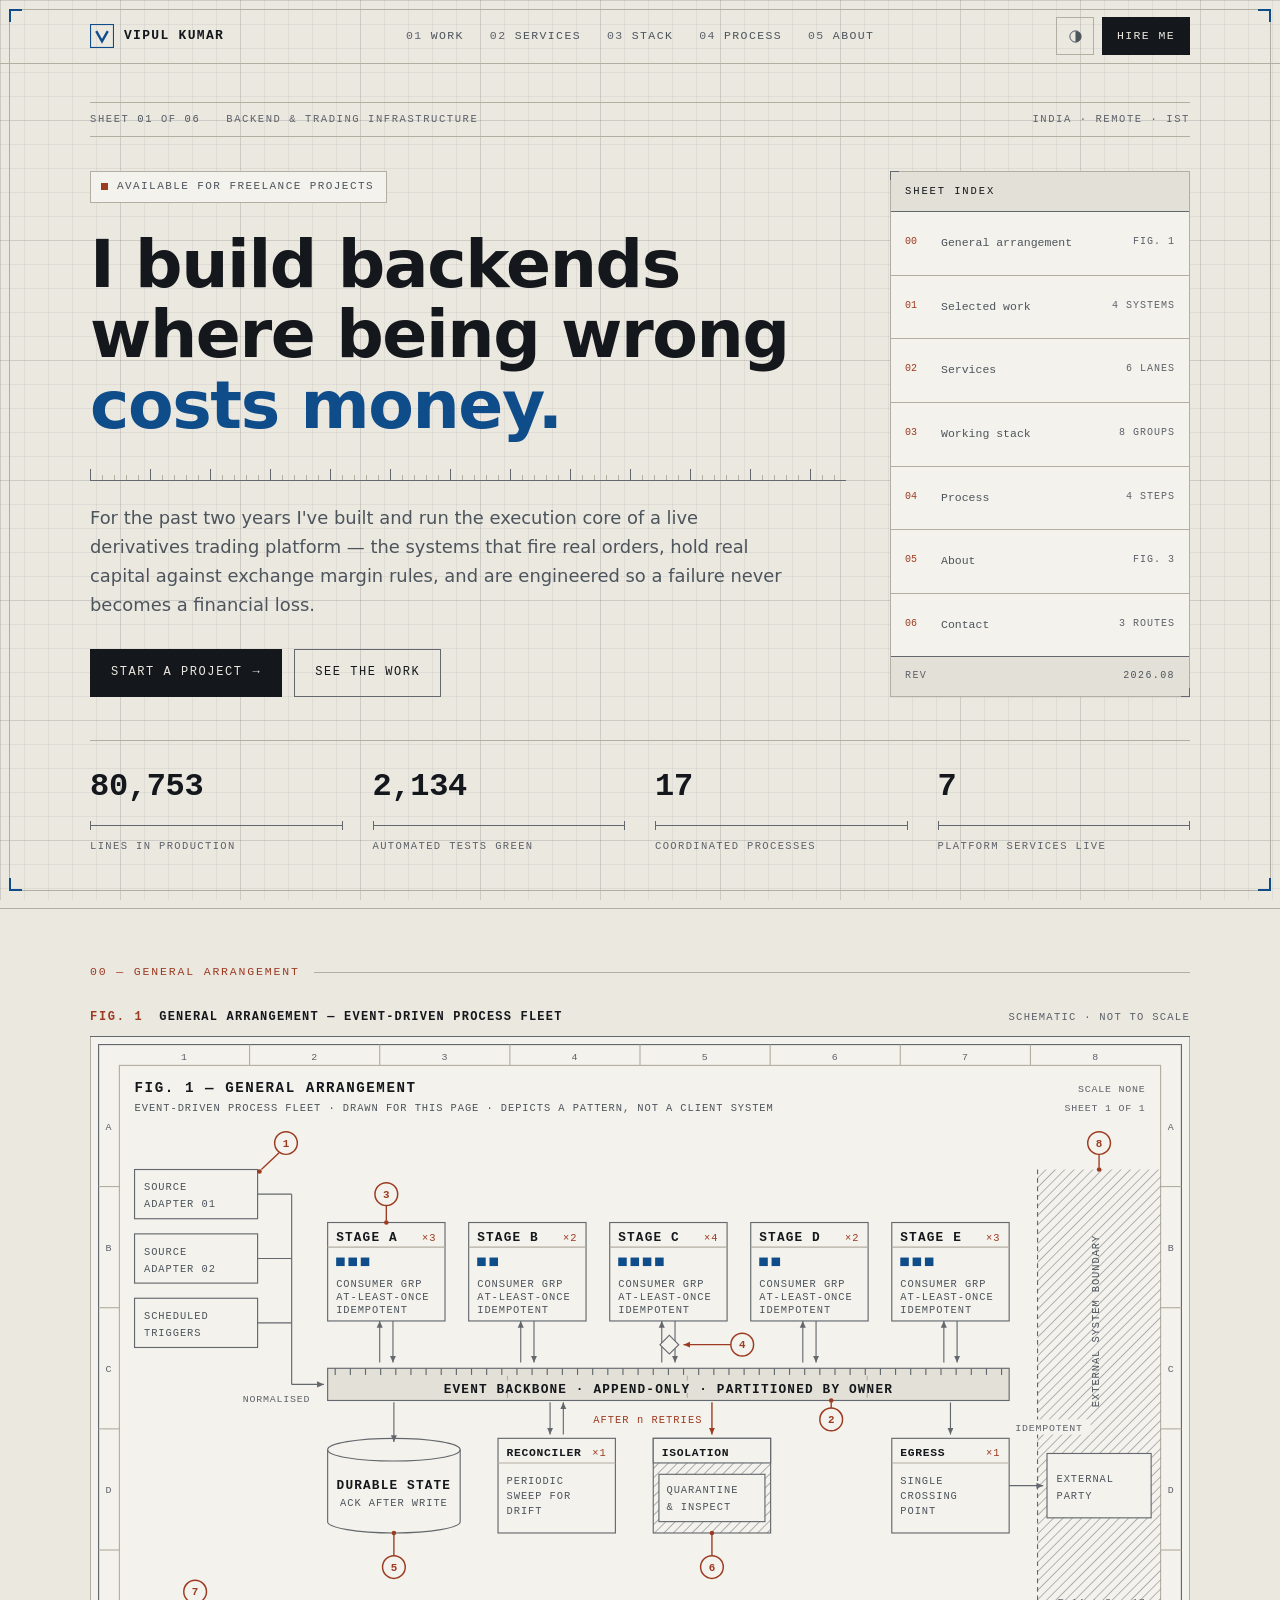
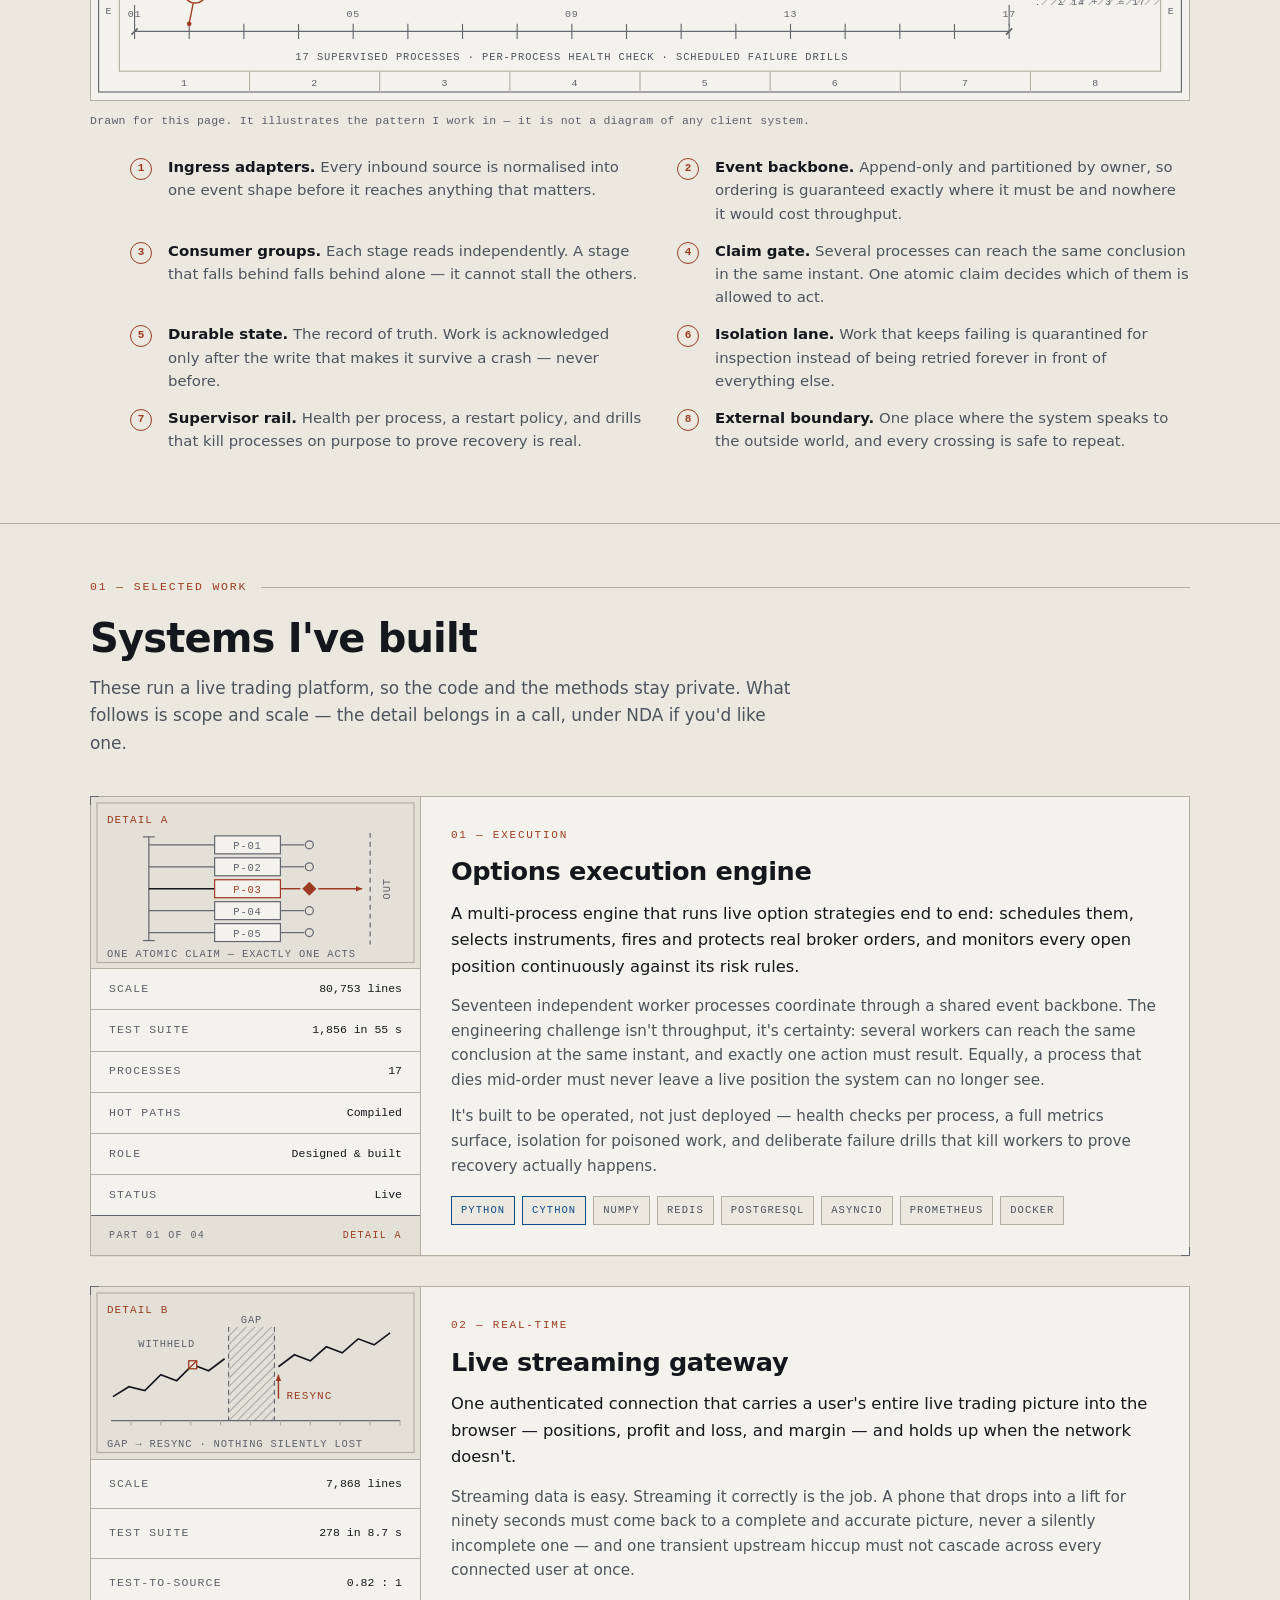
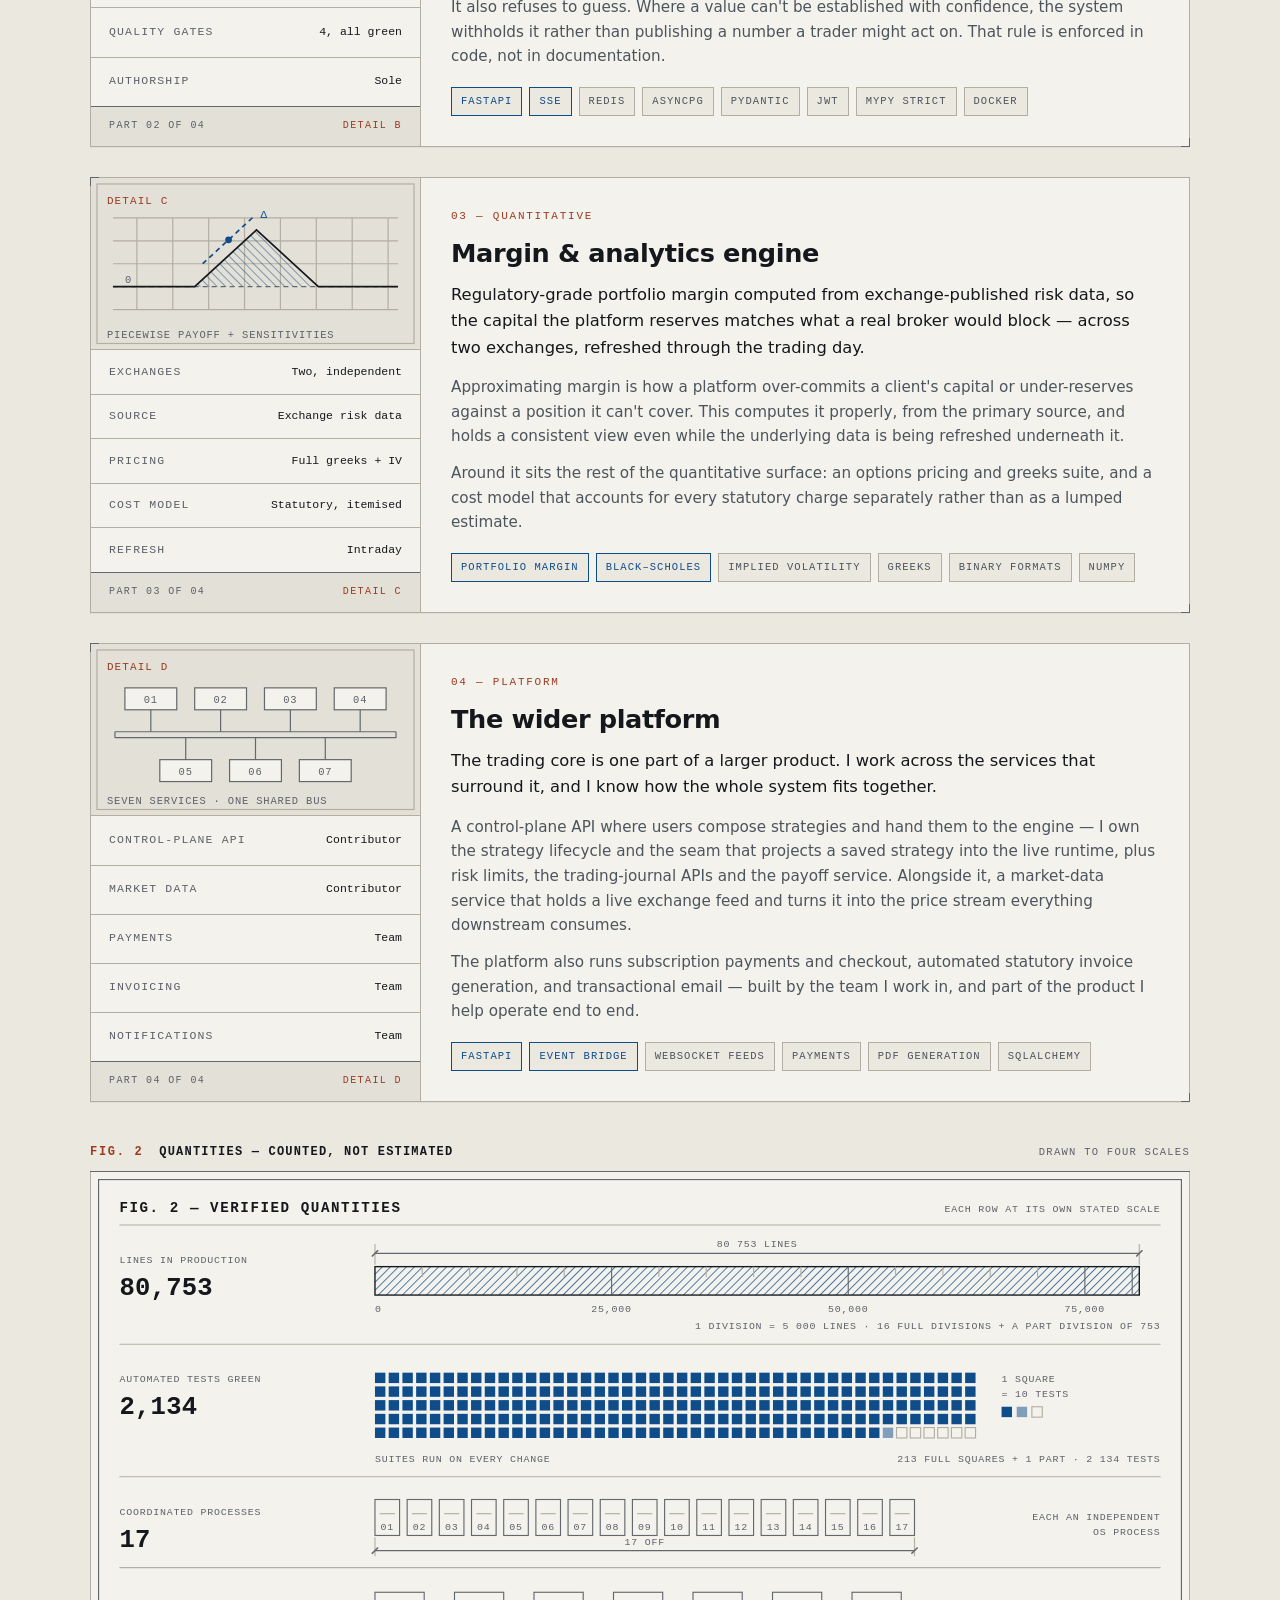
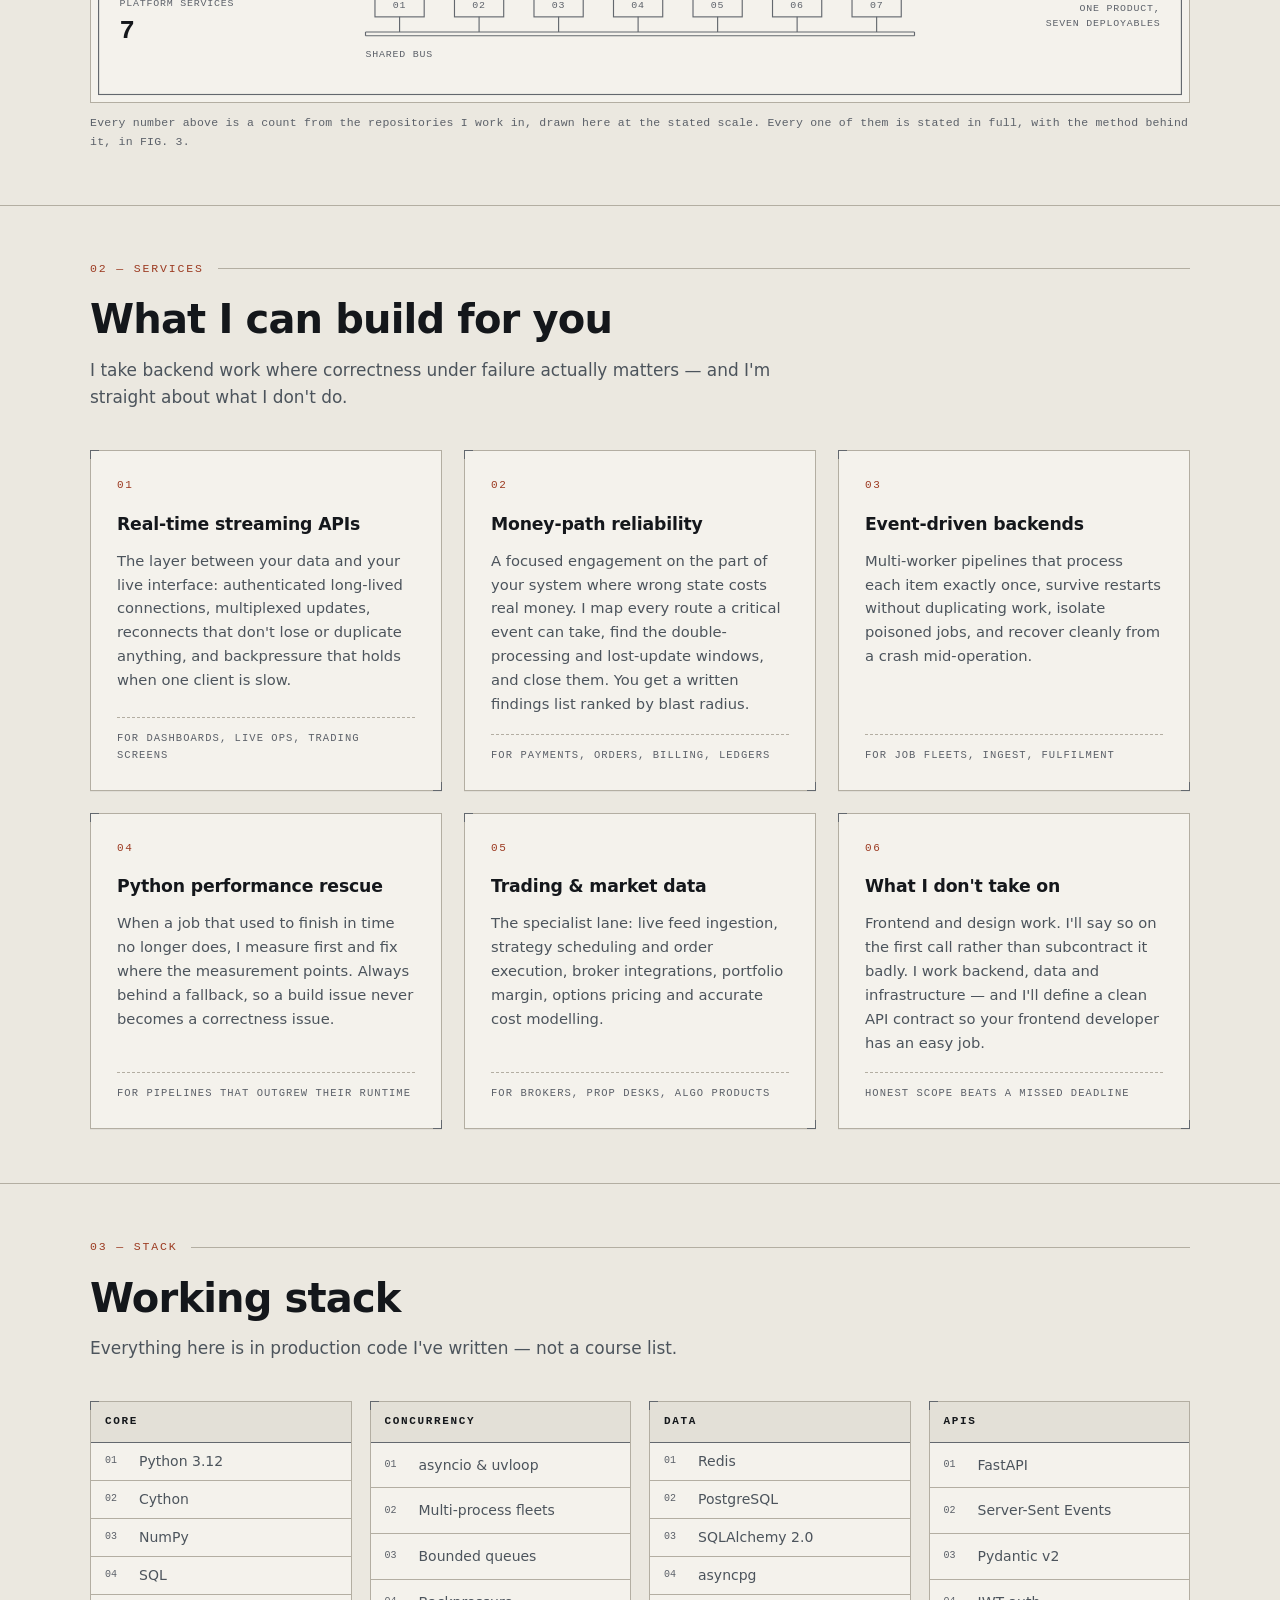
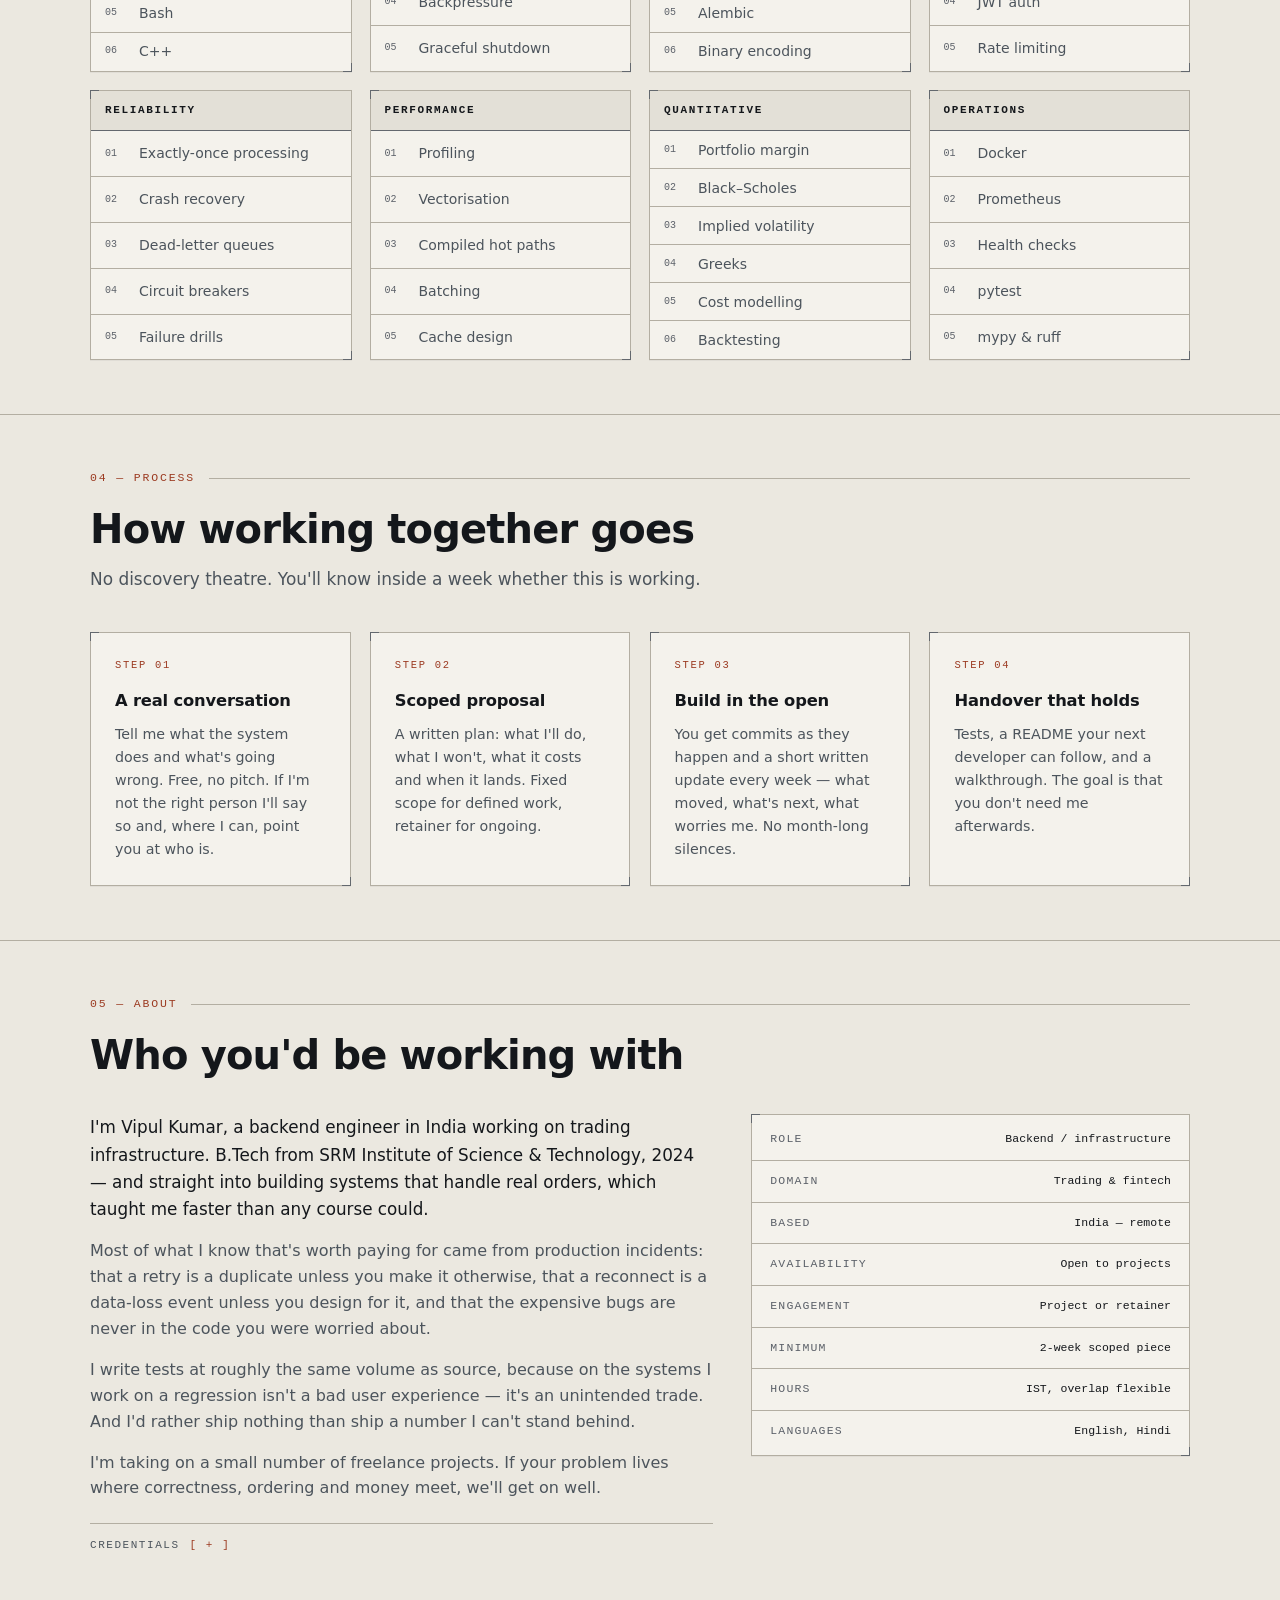
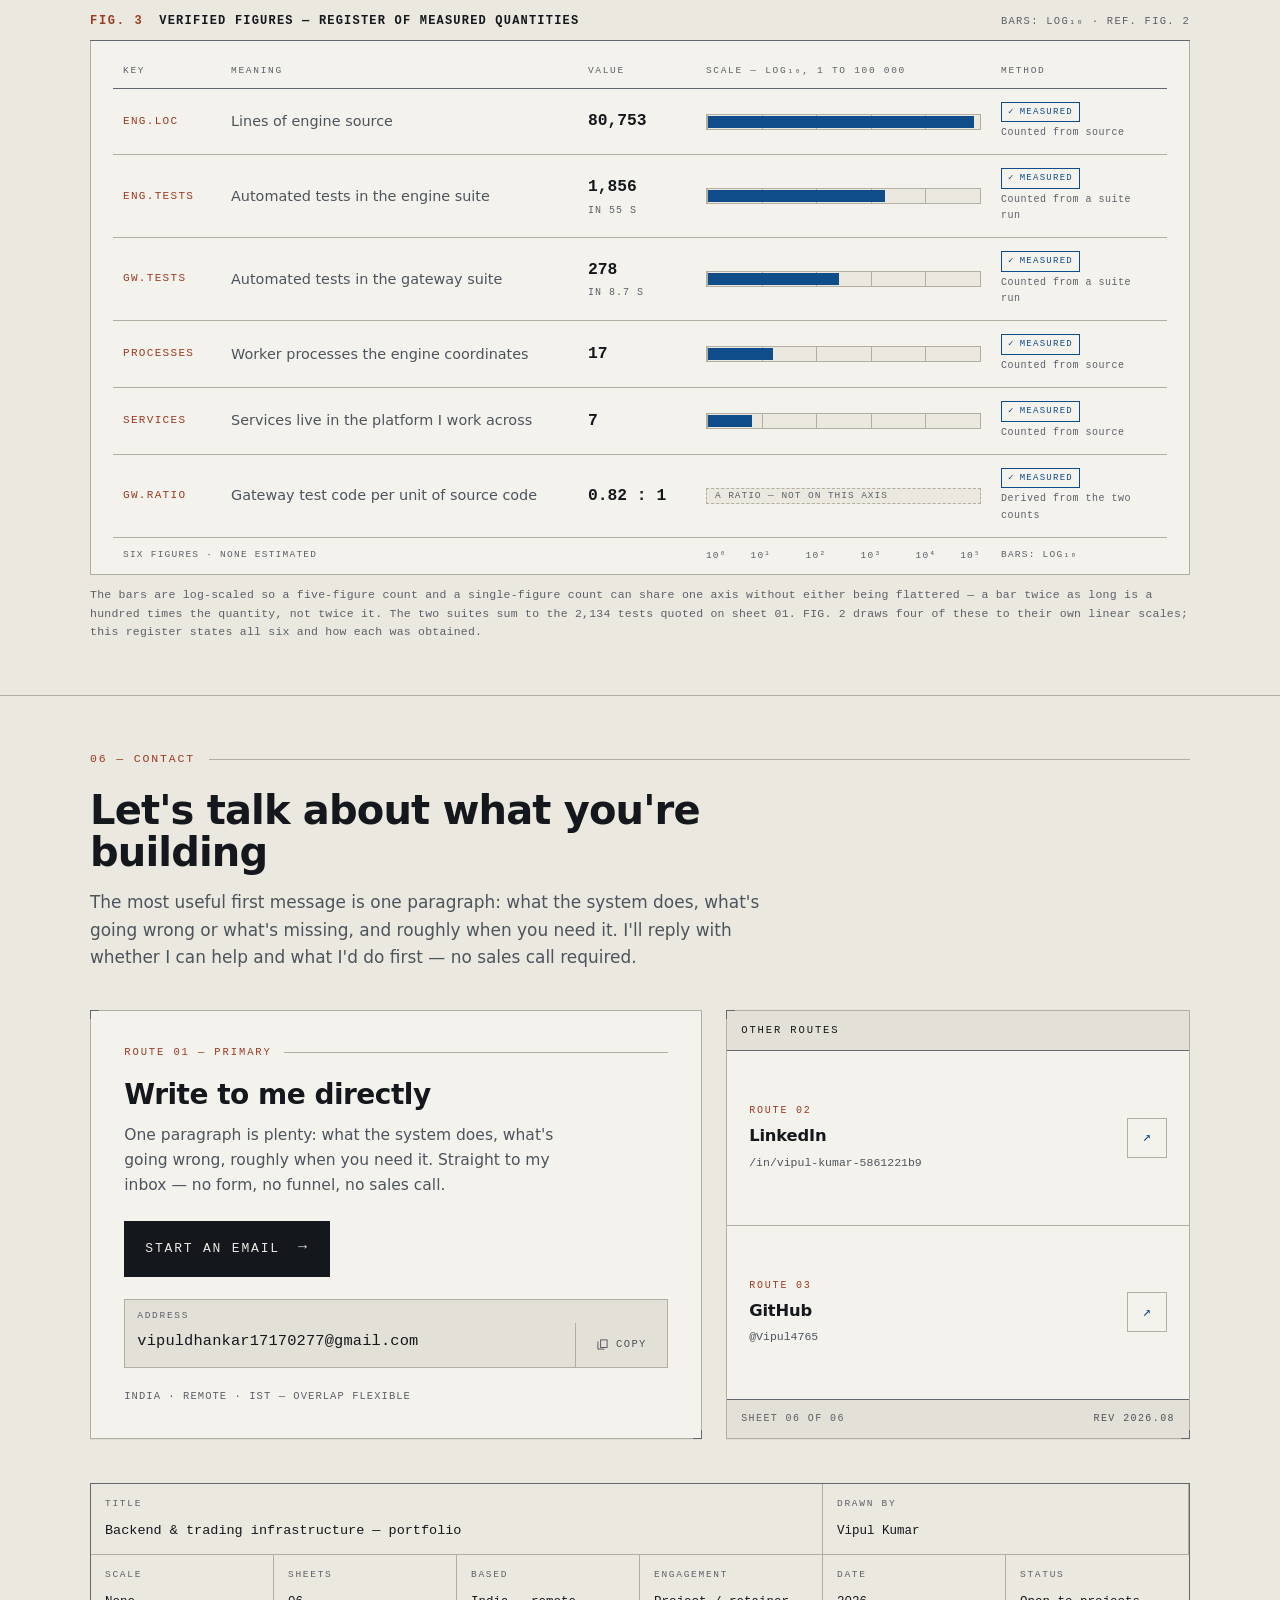
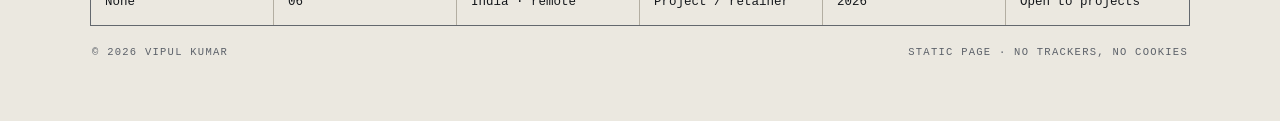
==== commit 62b809f7: "Redesign: engineering-drawing sheet with real figures Replaces the text-only layout. The page had no" ====
--- a/index.html
+++ b/index.html
@@ -3,65 +3,869 @@
 <head>
 <meta charset="utf-8">
 <meta name="viewport" content="width=device-width, initial-scale=1">
-<title>Vipul Kumar — Backend Engineer · Real-Time & Trading Infrastructure</title>
+<title>Vipul Kumar — Backend Engineer · Real-Time &amp; Trading Infrastructure</title>
 <meta name="description" content="I build Python backends where being wrong costs money — real-time event pipelines, order execution and regulatory-grade margin systems for a live derivatives platform.">
 <meta name="author" content="Vipul Kumar">
-<meta name="theme-color" content="#05060A" media="(prefers-color-scheme: dark)">
-<meta name="theme-color" content="#ECEDEA" media="(prefers-color-scheme: light)">
+<meta name="color-scheme" content="light dark">
+<meta name="theme-color" content="#061219" media="(prefers-color-scheme: dark)">
+<meta name="theme-color" content="#EBE8E0" media="(prefers-color-scheme: light)">
 <meta property="og:type" content="website">
-<meta property="og:title" content="Vipul Kumar — Backend & Trading Infrastructure">
+<meta property="og:title" content="Vipul Kumar — Backend &amp; Trading Infrastructure">
 <meta property="og:description" content="Python backends where being wrong costs money. Real-time event pipelines, order execution, regulatory-grade margin.">
-<meta name="twitter:card" content="summary_large_image">
-<link rel="icon" href="data:image/svg+xml,<svg xmlns='http://www.w3.org/2000/svg' viewBox='0 0 100 100'><rect width='100' height='100' rx='24' fill='%23FFA23E'/><text y='73' x='50' text-anchor='middle' font-size='64' font-family='monospace' font-weight='bold' fill='%2307080D'>V</text></svg>">
-<link rel="preload" href="assets/fonts/archivo-var.woff2" as="font" type="font/woff2" crossorigin>
-<link rel="stylesheet" href="assets/css/style.css">
+<link rel="icon" href="data:image/svg+xml,<svg xmlns='http://www.w3.org/2000/svg' viewBox='0 0 100 100'><rect width='100' height='100' fill='%23061219'/><rect x='10.5' y='10.5' width='79' height='79' fill='none' stroke='%235CC9EA' stroke-width='3'/><path d='M30 32 L50 70 L70 32' fill='none' stroke='%235CC9EA' stroke-width='8'/></svg>">
+
 <script>
-  /* Arms the entrance animations. Without it every element renders in its final
-     state, so the page can never come up blank if scripting fails. */
-  document.documentElement.classList.add('js');
+/* Runs before paint. Restores the saved theme and adds .js, which switches the
+   hero headline to a CSS animation. That animation is fill-mode:both, so it
+   always finishes on its own — no script is needed to un-hide anything here.
+   Nothing on the page is hidden by this script; the scroll reveals are armed
+   later, by the very script that also guarantees they are un-armed. A hard
+   failsafe is scheduled here anyway, belt and braces. */
+(function () {
+  var d = document.documentElement;
+  try {
+    var t = localStorage.getItem('bp-theme');
+    if (t === 'light' || t === 'dark') d.setAttribute('data-theme', t);
+  } catch (e) {}
+  d.classList.add('js');
+  setTimeout(function () { d.classList.add('reveal-all'); }, 8000);
+})();
 </script>
+
+<style>
+/* ══════════════════════════════════════════════════════════════════════════
+   TOKENS — light ("ink on paper") is the default; dark ("cyan on navy")
+   arrives via prefers-color-scheme; the [data-theme] blocks come last so a
+   manual choice wins in BOTH directions.
+   Measured contrast (WCAG 2.1, sRGB) against --bg / --panel / a grid line:
+     ink   14.68 / 16.06 / 13.22      ink2  6.28 / 6.87 / 5.66
+     faint  5.09 /  5.57 /  4.58      accent 7.08 / 7.75 / 6.38
+     anno   5.60 /  6.13 /  5.04      line (graphics) 4.59 / 5.02 / 4.26
+   Dark: ink 15.87/14.30/14.21 · ink2 8.79/7.92/7.87 · faint 6.96/6.27/6.23
+         accent 9.92/8.94/8.88 · anno 9.50/8.55/8.50 · line 5.08/4.57/4.54
+   The two themes are matched for PERCEIVED weight, not just colour: dark ink on
+   a pale sheet reads thinner than a light stroke glowing on navy, so the light
+   theme also carries a stroke multiplier (--sw) and a heavier hatch (--hatch-a).
+   ══════════════════════════════════════════════════════════════════════════ */
+:root {
+  color-scheme: light;
+  --bg:     #EBE8E0;
+  --panel:  #F4F2EC;
+  --sunk:   #E3E0D7;
+  --ink:    #14171B;
+  --ink2:   #4C545C;
+  --faint:  #5C6169;
+  --rule:   #B3AEA2;
+  --line:   #63686E;
+  --accent: #0F4C8A;
+  --anno:   #9C3B22;
+  --grid:      rgba(20,23,27,.055);
+  --grid-maj:  rgba(20,23,27,.085);
+  --shadow: 0 1px 0 rgba(20,23,27,.05);
+  --mx-on:  #0F4C8A;
+  --sw:      1.2;    /* stroke-weight multiplier for SVG line work  */
+  --hatch-a: .9;     /* hatch stroke opacity                        */
+  --hatch-f: .92;    /* hatched-area opacity                        */
+  --part-a:  .5;     /* part-square opacity                         */
+}
+@media (prefers-color-scheme: dark) {
+  :root {
+    color-scheme: dark;
+    --bg:     #061219;
+    --panel:  #0B1E28;
+    --sunk:   #040E14;
+    --ink:    #DCEEF5;
+    --ink2:   #93B6C6;
+    --faint:  #7FA2B2;
+    --rule:   #22485B;
+    --line:   #4E8CA6;
+    --accent: #5CC9EA;
+    --anno:   #F0A959;
+    --grid:      rgba(140,205,230,.055);
+    --grid-maj:  rgba(140,205,230,.09);
+    --shadow: none;
+    --mx-on:  #5CC9EA;
+    --sw:      1;
+    --hatch-a: .55;
+    --hatch-f: .8;
+    --part-a:  .38;
+  }
+}
+:root[data-theme="light"] {
+  color-scheme: light;
+  --bg:#EBE8E0; --panel:#F4F2EC; --sunk:#E3E0D7; --ink:#14171B; --ink2:#4C545C;
+  --faint:#5C6169; --rule:#B3AEA2; --line:#63686E; --accent:#0F4C8A; --anno:#9C3B22;
+  --grid:rgba(20,23,27,.055); --grid-maj:rgba(20,23,27,.085);
+  --shadow:0 1px 0 rgba(20,23,27,.05); --mx-on:#0F4C8A;
+  --sw:1.2; --hatch-a:.9; --hatch-f:.92; --part-a:.5;
+}
+:root[data-theme="dark"] {
+  color-scheme: dark;
+  --bg:#061219; --panel:#0B1E28; --sunk:#040E14; --ink:#DCEEF5; --ink2:#93B6C6;
+  --faint:#7FA2B2; --rule:#22485B; --line:#4E8CA6; --accent:#5CC9EA; --anno:#F0A959;
+  --grid:rgba(140,205,230,.055); --grid-maj:rgba(140,205,230,.09);
+  --shadow:none; --mx-on:#5CC9EA;
+  --sw:1; --hatch-a:.55; --hatch-f:.8; --part-a:.38;
+}
+
+:root{
+  --mono: ui-monospace, "SFMono-Regular", "SF Mono", Menlo, Consolas, "Liberation Mono", "DejaVu Sans Mono", monospace;
+  --sans: system-ui, -apple-system, "Segoe UI", Roboto, "Helvetica Neue", "Liberation Sans", Arial, sans-serif;
+  --wrap: 1180px;
+  --pad:  clamp(18px, 4vw, 40px);
+  --inset: 9px;          /* sheet-frame inset; the nav pads by exactly this  */
+  --navbar: 54px;        /* height of the nav's inner bar                    */
+  --nav-h: calc(var(--navbar) + var(--inset));
+  --tap: 44px;           /* minimum touch target                            */
+}
+@media (max-width: 760px) { :root { --inset: 5px; } }
+
+/* ══════════════════════════════ RESET ══════════════════════════════ */
+*, *::before, *::after { box-sizing: border-box; }
+[hidden] { display: none !important; }
+html { -webkit-text-size-adjust: 100%; scroll-behavior: smooth; }
+@media (prefers-reduced-motion: reduce) { html { scroll-behavior: auto; } }
+body, h1, h2, h3, h4, p, ul, li, figure, figcaption, dl, dd { margin: 0; padding: 0; }
+ul { list-style: none; }
+img, svg { display: block; max-width: 100%; }
+a { color: inherit; }
+button { font: inherit; color: inherit; }
+
+body {
+  font-family: var(--sans);
+  background-color: var(--bg);
+  color: var(--ink);
+  line-height: 1.62;
+  font-size: 16px;
+  overflow-x: hidden;
+  /* the drafting substrate: 24px minor grid, 120px major */
+  background-image:
+    linear-gradient(var(--grid-maj) 1px, transparent 1px),
+    linear-gradient(90deg, var(--grid-maj) 1px, transparent 1px),
+    linear-gradient(var(--grid) 1px, transparent 1px),
+    linear-gradient(90deg, var(--grid) 1px, transparent 1px);
+  background-size: 120px 120px, 120px 120px, 24px 24px, 24px 24px;
+  background-position: 0 0;
+  background-attachment: fixed;
+}
+
+/* ══════════════════════════════ SHEET FRAME ══════════════════════════════ */
+.frame { position: fixed; inset: var(--inset); border: 1px solid var(--rule); pointer-events: none; z-index: 60; }
+.frame i { position: absolute; width: 13px; height: 13px; border: 0 solid var(--accent); }
+.frame i:nth-child(1) { top: -1px; left: -1px;  border-top-width: 2px; border-left-width: 2px; }
+.frame i:nth-child(2) { top: -1px; right: -1px; border-top-width: 2px; border-right-width: 2px; }
+.frame i:nth-child(3) { bottom: -1px; left: -1px;  border-bottom-width: 2px; border-left-width: 2px; }
+.frame i:nth-child(4) { bottom: -1px; right: -1px; border-bottom-width: 2px; border-right-width: 2px; }
+@media (max-width: 760px) { .frame i { width: 9px; height: 9px; } }
+
+/* ══════════════════════════════ SHARED ══════════════════════════════ */
+@media (max-width: 760px) { body { background-attachment: scroll; } }
+
+.wrap { max-width: var(--wrap); margin-inline: auto; padding-inline: var(--pad); }
+.mono { font-family: var(--mono); }
+.skip {
+  position: absolute; left: 12px; top: 12px; z-index: 200;
+  background: var(--ink); color: var(--bg); padding: .6rem 1rem; font-family: var(--mono); font-size: 13px;
+  clip-path: inset(50%); white-space: nowrap;
+}
+.skip:not(:focus) { pointer-events: none; }
+.skip:focus { clip-path: none; }
+:focus-visible { outline: 2px solid var(--accent); outline-offset: 3px; }
+
+.kicker {
+  font-family: var(--mono); font-size: 11.5px; letter-spacing: .16em; text-transform: uppercase;
+  color: var(--anno); white-space: nowrap;
+}
+.disp { font-weight: 600; letter-spacing: -.021em; line-height: 1.06; }
+
+/* Scroll reveal. The hiding is gated on .rv-on, which is added by the same
+   script that attaches the observers AND schedules the un-hiding timer — so if
+   that script never runs, or throws, nothing is ever hidden in the first place.
+   .reveal-all comes last so it wins over .rv-on at equal specificity. */
+.rv-on .rv { opacity: 0; transform: translateY(15px); transition: opacity .62s ease, transform .62s cubic-bezier(.22,.72,.2,1); }
+.rv-on .stag > * { opacity: 0; transform: translateY(13px); transition: opacity .5s ease, transform .5s cubic-bezier(.22,.72,.2,1); transition-delay: calc(var(--d, 0) * 65ms); }
+.rv-on .rv.is-in, .rv-on .stag.is-in > * { opacity: 1; transform: none; }
+.reveal-all .rv, .reveal-all .stag > * { opacity: 1; transform: none; transition: none; }
+@media (prefers-reduced-motion: reduce) {
+  .rv-on .rv, .rv-on .stag > * { opacity: 1 !important; transform: none !important; transition: none !important; }
+}
+
+/* ══════════════════════════════ NAV ══════════════════════════════
+   top:0 — flush. The bar carries a --inset top pad so the fixed sheet frame's
+   top rule lands exactly on the bar's inner edge and reads as its top border;
+   nothing can scroll through the gap because there is no gap. */
+.nav {
+  position: sticky; top: 0; z-index: 50;
+  padding-top: var(--inset);
+  border-bottom: 1px solid var(--rule);
+  /* fully opaque — nothing can read through the bar at any scroll position.
+     The drafting substrate is redrawn on the bar itself, pinned to the same
+     viewport origin as the body's, so the grid runs straight through it. */
+  background-color: var(--bg);
+  background-image:
+    linear-gradient(var(--grid-maj) 1px, transparent 1px),
+    linear-gradient(90deg, var(--grid-maj) 1px, transparent 1px),
+    linear-gradient(var(--grid) 1px, transparent 1px),
+    linear-gradient(90deg, var(--grid) 1px, transparent 1px);
+  background-size: 120px 120px, 120px 120px, 24px 24px, 24px 24px;
+  background-position: 0 0;
+  background-attachment: fixed;
+}
+@media (max-width: 760px) { .nav { background-attachment: scroll; } }
+.nav__in { display: flex; align-items: center; gap: 14px; width: 100%; max-width: var(--wrap); margin-inline: auto; padding: 0 var(--pad); height: var(--navbar); }
+.brand { display: flex; align-items: center; gap: 10px; text-decoration: none; flex: none; }
+.brand svg { width: 24px; height: 24px; color: var(--accent); flex: none; }
+.brand b { font-family: var(--mono); font-size: 13px; font-weight: 600; letter-spacing: .1em; text-transform: uppercase; white-space: nowrap; }
+.nav__links { display: flex; gap: 4px; margin-left: auto; }
+.nav__links a {
+  font-family: var(--mono); font-size: 11.5px; letter-spacing: .12em; text-transform: uppercase;
+  color: var(--ink2); text-decoration: none; padding: 6px 10px; border: 1px solid transparent;
+}
+.nav__links a:hover { color: var(--ink); border-color: var(--rule); }
+.nav__links a span { color: var(--faint); }
+.nav__right { display: flex; align-items: center; gap: 8px; margin-left: auto; }
+.nav__links + .nav__right { margin-left: 0; }
+.iconbtn {
+  width: 38px; height: 38px; display: grid; place-items: center; cursor: pointer; flex: none;
+  background: transparent; border: 1px solid var(--rule); color: var(--ink2);
+}
+.iconbtn:hover { color: var(--ink); border-color: var(--line); }
+.iconbtn svg { width: 15px; height: 15px; }
+.navcta {
+  display: inline-flex; align-items: center; min-height: 38px; flex: none;
+  font-family: var(--mono); font-size: 11.5px; letter-spacing: .12em; text-transform: uppercase;
+  text-decoration: none; padding: 0 14px; border: 1px solid var(--ink); background: var(--ink); color: var(--bg);
+}
+.navcta:hover { background: transparent; color: var(--ink); }
+.prog { position: absolute; left: 0; bottom: -1px; height: 1px; background: var(--accent); width: 0; }
+
+/* ── mobile wayfinding: a native <details> disclosure ──────────────────────
+   It opens, closes and is keyboard-operable with no script at all; the script
+   only adds Escape-to-close, close-on-selection and the aria-expanded sync. */
+.mnav { display: none; position: static; flex: none; }
+.mnav > summary {
+  display: inline-flex; align-items: center; gap: 9px; cursor: pointer; list-style: none;
+  min-height: var(--tap); padding: 0 12px; border: 1px solid var(--line); color: var(--ink);
+  font-family: var(--mono); font-size: 11.5px; letter-spacing: .13em; text-transform: uppercase;
+  background: transparent;
+}
+.mnav > summary::-webkit-details-marker { display: none; }
+.mnav > summary::after { content: "[ + ]"; color: var(--anno); letter-spacing: 0; }
+.mnav[open] > summary::after { content: "[ \2212 ]"; }
+.mnav[open] > summary { background: var(--panel); border-color: var(--ink); }
+.mnav__panel {
+  position: absolute; left: 0; right: 0; top: 100%; z-index: 55;
+  background: var(--bg); border-bottom: 1px solid var(--line);
+  box-shadow: 0 18px 34px -22px rgba(0,0,0,.55);
+  max-height: calc(100vh - var(--nav-h));
+  max-height: calc(100dvh - var(--nav-h));
+  overflow-y: auto; overscroll-behavior: contain;
+}
+.mnav__in { max-width: var(--wrap); margin-inline: auto; padding: 10px var(--pad) 16px; }
+.mnav__h {
+  display: flex; justify-content: space-between; gap: 12px; padding: 8px 0 9px;
+  border-bottom: 1px solid var(--line);
+  font-family: var(--mono); font-size: 10px; letter-spacing: .18em; text-transform: uppercase; color: var(--faint);
+}
+.mnav__a {
+  display: grid; grid-template-columns: 30px minmax(0,1fr) auto; gap: 12px; align-items: center;
+  min-height: 50px; padding: 6px 2px; border-bottom: 1px solid var(--rule);
+  text-decoration: none; color: var(--ink2); font-family: var(--mono); font-size: 13px;
+}
+.mnav__a:hover, .mnav__a:focus-visible { color: var(--ink); background: var(--panel); }
+.mnav__a i { color: var(--anno); font-style: normal; font-size: 11px; }
+.mnav__a em { color: var(--faint); font-style: normal; font-size: 10px; letter-spacing: .1em; text-transform: uppercase; }
+.mnav__cta { display: flex; margin-top: 16px; }
+.mnav__cta .btn { flex: 1; justify-content: center; min-height: var(--tap); }
+
+@media (max-width: 900px) {
+  .nav__links { display: none; }
+  .mnav { display: block; margin-left: auto; }
+  .nav__links + .nav__right, .nav__right { margin-left: 0; }
+  .iconbtn { width: var(--tap); height: var(--tap); }
+  .navcta { min-height: var(--tap); }
+  .brand { min-height: var(--tap); min-width: var(--tap); }
+}
+@media (max-width: 430px) {
+  .brand b { display: none; }
+  .nav__in { gap: 10px; padding-inline: 14px; }
+  .mnav__in { padding-inline: 14px; }
+  .mnav > summary { padding: 0 10px; letter-spacing: .08em; }
+}
+@media (max-width: 380px) {
+  .nav__in { gap: 6px; padding-inline: 10px; }
+  .mnav__in { padding-inline: 10px; }
+  .mnav > summary { padding: 0 8px; gap: 7px; font-size: 10.5px; }
+  .mnav > summary::after { content: "[+]"; }
+  .mnav[open] > summary::after { content: "[\2212]"; }
+  .navcta { padding: 0 10px; font-size: 10.5px; letter-spacing: .07em; }
+}
+
+/* ══════════════════════════════ SECTIONS ══════════════════════════════ */
+.sec { padding-block: clamp(40px, 4.2vw, 60px); position: relative; }
+.sec + .sec { border-top: 1px solid var(--rule); }
+[id] { scroll-margin-top: calc(var(--nav-h) + 14px); }
+.shead { margin-bottom: clamp(26px, 3vw, 40px); }
+.shead__top { display: flex; align-items: center; gap: 14px; margin-bottom: 20px; }
+.shead__top::after { content: ""; flex: 1; height: 1px; background: var(--rule); }
+.shead h2 { font-size: clamp(1.7rem, 3.4vw, 2.5rem); margin-bottom: 16px; max-width: 26ch; }
+.lede { color: var(--ink2); font-size: clamp(.98rem, 1.35vw, 1.06rem); max-width: 66ch; }
+
+/* ══════════════════════════════ HERO ══════════════════════════════ */
+.hero { padding-top: clamp(24px, 3vw, 38px); padding-bottom: clamp(38px, 4.2vw, 58px); }
+.sheetbar {
+  display: flex; flex-wrap: wrap; gap: 6px 26px; align-items: baseline;
+  border-top: 1px solid var(--rule); border-bottom: 1px solid var(--rule);
+  padding: 8px 0; margin-bottom: clamp(24px, 3vw, 34px);
+  font-family: var(--mono); font-size: 10.5px; letter-spacing: .15em; text-transform: uppercase; color: var(--faint);
+}
+.sheetbar b { color: var(--ink2); font-weight: 400; }
+.sheetbar .sb-r { margin-left: auto; }
+.badge {
+  display: inline-flex; align-items: center; gap: 9px; padding: 6px 12px 6px 10px;
+  border: 1px solid var(--rule); background: var(--panel);
+  font-family: var(--mono); font-size: 11px; letter-spacing: .13em; text-transform: uppercase; color: var(--ink2);
+  margin-bottom: 26px;
+}
+.pip { width: 7px; height: 7px; background: var(--anno); flex: none; }
+.js .pip { animation: blip 2.6s steps(1) infinite; }
+@keyframes blip { 0%, 62% { opacity: 1; } 63%, 100% { opacity: .25; } }
+@media (prefers-reduced-motion: reduce) { .js .pip { animation: none; } }
+
+h1.disp { font-size: clamp(2.05rem, 5.5vw, 4.15rem); max-width: 22ch; }
+.ln { display: block; }
+.w { display: inline-block; overflow: hidden; vertical-align: bottom; padding-bottom: .16em; margin-bottom: -.16em; }
+.w > i { display: inline-block; font-style: normal; }
+/* fill-mode BOTH: the words are visible by default and the animation always
+   completes on its own, so a dead script can never leave the headline blank. */
+.js .w > i { animation: wrise .74s cubic-bezier(.19,.86,.24,1) both; animation-delay: calc(var(--i) * 52ms); }
+@keyframes wrise { from { transform: translateY(110%); } to { transform: translateY(0); } }
+@media (prefers-reduced-motion: reduce) { .js .w > i { animation: none; } }
+.accent-w { color: var(--accent); }
+
+.ruler { height: 13px; margin: clamp(20px, 2.4vw, 28px) 0 22px; }
+.ruler {
+  background:
+    linear-gradient(var(--line), var(--line)) left bottom / 100% 1px no-repeat,
+    repeating-linear-gradient(90deg, var(--line) 0 1px, transparent 1px 60px) left bottom / 100% 12px no-repeat,
+    repeating-linear-gradient(90deg, var(--rule) 0 1px, transparent 1px 12px) left bottom / 100% 6px no-repeat;
+}
+/* The index is a full-height column: it starts level with the badge and its
+   rows share out whatever height is left, so the top-right quadrant is never
+   an empty band and every row clears the 44px touch minimum. */
+.hero__grid { display: grid; grid-template-columns: minmax(0, 1fr) 300px; gap: clamp(26px, 3.4vw, 52px); align-items: stretch; }
+.hero__main { min-width: 0; }
+.index { align-self: stretch; display: flex; flex-direction: column; }
+.index__h {
+  font-family: var(--mono); font-size: 10.5px; letter-spacing: .18em; text-transform: uppercase; color: var(--ink);
+  padding: 11px 14px; border-bottom: 1px solid var(--line); background: var(--sunk); flex: none;
+}
+.index__r {
+  display: grid; grid-template-columns: 26px minmax(0, 1fr) auto; gap: 4px 10px; align-content: center;
+  flex: 1 1 auto; min-height: var(--tap);
+  padding: 9px 14px; border-bottom: 1px solid var(--rule); text-decoration: none;
+  font-family: var(--mono); font-size: 11.5px; color: var(--ink2);
+}
+.index__r:hover, .index__r:focus-visible { background: var(--sunk); color: var(--ink); }
+.index__r:last-of-type { border-bottom: 0; }
+.index__n { color: var(--anno); font-size: 10px; }
+.index__q { color: var(--faint); font-size: 10px; letter-spacing: .1em; text-transform: uppercase; }
+.index__f {
+  display: flex; justify-content: space-between; padding: 11px 14px; flex: none;
+  border-top: 1px solid var(--line); background: var(--sunk);
+  font-family: var(--mono); font-size: 10px; letter-spacing: .14em; text-transform: uppercase; color: var(--faint);
+}
+.index__f b { color: var(--ink2); font-weight: 400; }
+@media (max-width: 1000px) { .hero__grid { grid-template-columns: 1fr; } .index { max-width: 460px; } .index__r { flex: none; } }
+.hero__sub { color: var(--ink2); font-size: clamp(1rem, 1.5vw, 1.12rem); max-width: 62ch; }
+.hero__cta { display: flex; flex-wrap: wrap; gap: 12px; margin-top: 30px; }
+.btn {
+  display: inline-flex; align-items: center; gap: 10px; text-decoration: none;
+  font-family: var(--mono); font-size: 12px; letter-spacing: .13em; text-transform: uppercase;
+  padding: 13px 20px; border: 1px solid var(--line); color: var(--ink); background: transparent;
+}
+.btn:hover { border-color: var(--ink); background: var(--panel); }
+.btn--go { background: var(--ink); border-color: var(--ink); color: var(--bg); }
+.btn--go:hover { background: transparent; color: var(--ink); }
+.arw { transition: transform .3s ease; }
+.btn:hover .arw { transform: translateX(4px); }
+@media (prefers-reduced-motion: reduce) { .arw { transition: none; } }
+
+.hstrip {
+  display: grid; grid-template-columns: repeat(4, 1fr); gap: clamp(14px, 2.4vw, 30px);
+  margin-top: clamp(30px, 3.4vw, 44px); border-top: 1px solid var(--rule); padding-top: 20px;
+}
+.hstat__v { font-family: var(--mono); font-size: clamp(1.35rem, 2.9vw, 2rem); font-weight: 600; letter-spacing: -.01em; font-variant-numeric: tabular-nums; }
+.hstat__dim { height: 9px; position: relative; margin: 8px 0 9px; }
+.hstat__dim::before { content: ""; position: absolute; left: 0; right: 0; top: 4px; height: 1px; background: var(--line); }
+.hstat__dim::after { content: ""; position: absolute; inset: 0; border-left: 1px solid var(--line); border-right: 1px solid var(--line); }
+.hstat__k { font-family: var(--mono); font-size: 10.5px; letter-spacing: .13em; text-transform: uppercase; color: var(--faint); line-height: 1.5; }
+@media (max-width: 620px) { .hstrip { grid-template-columns: repeat(2, 1fr); row-gap: 26px; } }
+
+/* ══════════════════════════════ FIGURES ══════════════════════════════ */
+.fig { margin: 0; }
+.fig__head { display: flex; flex-wrap: wrap; align-items: center; gap: 8px 16px; border-bottom: 1px solid var(--line); padding-bottom: 9px; margin-bottom: 0; }
+.fig__id { font-family: var(--mono); font-size: 12px; letter-spacing: .14em; color: var(--anno); font-weight: 600; }
+.fig__t { font-family: var(--mono); font-size: 12px; letter-spacing: .1em; text-transform: uppercase; color: var(--ink); font-weight: 600; }
+.fig__n { font-family: var(--mono); font-size: 10.5px; letter-spacing: .12em; text-transform: uppercase; color: var(--faint); margin-left: auto; }
+.plate { border: 1px solid var(--rule); border-top: 0; background: var(--panel); position: relative; }
+.scroller { overflow-x: auto; overflow-y: hidden; overscroll-behavior-x: contain; }
+.scroller > svg { width: 100%; height: auto; display: block; }
+.plate--main .scroller > svg { min-width: 940px; }
+.plate--q .scroller > svg { min-width: 880px; }
+.fig__cap { font-family: var(--mono); font-size: 11.5px; letter-spacing: .02em; color: var(--faint); padding-top: 11px; line-height: 1.6; }
+
+/* ── wide-figure scroll affordance ────────────────────────────────────────
+   The cue sits in the figure HEAD, above the plate, so it is read before the
+   crop is ever reached; the plate carries a fade on whichever edge still has
+   drawing behind it. Both are on by default at any width where the drawing
+   can outrun its frame — script only ever REMOVES them, when it measures that
+   a figure fits, so a dead script can never hide the affordance. */
+.scrollcue {
+  display: none; align-items: center; gap: 7px; flex: none;
+  padding: 4px 9px; border: 1px solid var(--anno); color: var(--anno); background: var(--panel);
+  font-family: var(--mono); font-size: 10.5px; letter-spacing: .12em; text-transform: uppercase; white-space: nowrap;
+}
+.scrollcue b { font-weight: 400; letter-spacing: .2em; }
+.js .scrollcue b { animation: nudge 2.4s ease-in-out infinite; display: inline-block; }
+@keyframes nudge { 0%, 62%, 100% { transform: none; } 78% { transform: translateX(4px); } }
+@media (prefers-reduced-motion: reduce) { .js .scrollcue b { animation: none; } }
+.plate::before, .plate::after {
+  content: ""; position: absolute; top: 0; bottom: 0; width: 46px; pointer-events: none;
+  opacity: 0; transition: opacity .2s linear; z-index: 2;
+}
+.plate::before { left: 0; background: linear-gradient(to right, var(--panel), transparent); }
+.plate::after  { right: 0; background: linear-gradient(to left,  var(--panel), transparent); }
+@media (prefers-reduced-motion: reduce) { .plate::before, .plate::after { transition: none; } }
+@media (max-width: 1024px) {
+  .fig--wide .scrollcue { display: inline-flex; }
+  .fig--wide .plate::after { opacity: 1; }
+  .fig--wide.is-panned .plate::before { opacity: 1; }
+  .fig--wide.is-end .plate::after { opacity: 0; }
+}
+.fig--fits .scrollcue { display: none; }
+.fig--fits .plate::before, .fig--fits .plate::after { opacity: 0; }
+.scroller:focus-visible { outline: 2px solid var(--accent); outline-offset: -2px; }
+
+/* SVG drawing vocabulary. Stroke widths carry --sw so the light sheet, where
+   dark hairlines read thinner, is drawn at matched perceived weight. */
+svg .sr { stroke: var(--rule); stroke-width: calc(1px * var(--sw)); fill: none; }
+svg .sl { stroke: var(--line); stroke-width: calc(1px * var(--sw)); fill: none; }
+svg .si { stroke: var(--ink); stroke-width: calc(1.4px * var(--sw)); fill: none; }
+svg .sa { stroke: var(--accent); stroke-width: calc(1.4px * var(--sw)); fill: none; }
+svg .sn { stroke: var(--anno); stroke-width: calc(1.2px * var(--sw)); fill: none; }
+svg .dsh { stroke-dasharray: 5 4; }
+svg .dot2 { stroke-dasharray: 1.5 3.5; }
+svg .bx { fill: var(--panel); stroke: var(--line); stroke-width: calc(1px * var(--sw)); }
+svg .bx2 { fill: var(--sunk); stroke: var(--line); stroke-width: calc(1px * var(--sw)); }
+svg .dot { fill: var(--accent); stroke: none; }
+svg text { font-family: var(--mono); letter-spacing: .07em; }
+svg .tb { fill: var(--ink); font-size: 13.5px; font-weight: 600; letter-spacing: .09em; }
+svg .tt { fill: var(--ink); font-size: 15px; font-weight: 600; letter-spacing: .11em; }
+svg .ta { fill: var(--anno); font-size: 11px; letter-spacing: .1em; }
+svg .tc { fill: var(--accent); font-size: 11px; letter-spacing: .1em; }
+svg .ts { fill: var(--ink2); font-size: 11px; letter-spacing: .09em; }
+svg .tz  { fill: var(--faint); font-size: 10.5px; letter-spacing: .08em; text-anchor: middle; }
+svg .tzs { fill: var(--faint); font-size: 10.5px; letter-spacing: .08em; text-anchor: start; }
+svg .tze { fill: var(--faint); font-size: 10.5px; letter-spacing: .08em; text-anchor: end; }
+svg .tb2 { fill: var(--ink); font-size: 12px; font-weight: 600; letter-spacing: .06em; }
+svg .ta-c { fill: var(--anno); font-size: 10.5px; letter-spacing: .08em; text-anchor: middle; }
+svg .tbig { fill: var(--ink); font-size: 27px; font-weight: 600; letter-spacing: .01em; }
+svg .cno { fill: var(--panel); stroke: var(--anno); stroke-width: calc(1.3px * var(--sw)); }
+svg .cnot { fill: var(--anno); font-size: 11.5px; font-weight: 700; text-anchor: middle; letter-spacing: 0; }
+svg .mx-on { fill: var(--mx-on); stroke: none; }
+svg .mx-part { fill: var(--mx-on); opacity: var(--part-a); stroke: none; }
+svg .mx-off { fill: none; stroke: var(--rule); stroke-width: calc(1px * var(--sw)); }
+svg .hatch { fill: url(#hx); stroke: var(--line); stroke-width: calc(1px * var(--sw)); }
+svg .f-line { fill: var(--line); }
+svg .f-anno { fill: var(--anno); }
+svg .f-accent { fill: var(--accent); }
+svg .f-bg { fill: var(--bg); }
+svg .f-panel { fill: var(--panel); }
+svg .s-anno { stroke: var(--anno); }
+svg .s-ink12 { stroke: var(--ink); stroke-width: calc(1.2px * var(--sw)); }
+svg .mk-tick { stroke: var(--line); stroke-width: calc(1.3px * var(--sw)); fill: none; }
+svg .pt-line { stroke: var(--line); stroke-width: calc(1px * var(--sw)); opacity: var(--hatch-a); }
+svg .pt-acc { stroke: var(--accent); stroke-width: calc(1px * var(--sw)); opacity: var(--hatch-a); }
+svg .ci-open { fill: none; stroke: var(--line); stroke-width: calc(1px * var(--sw)); }
+/* hatched fills: opacity is themed, not baked into the mark-up */
+svg .hf { opacity: var(--hatch-f); }
+svg .pt-bar { stroke: var(--accent); stroke-width: calc(1.4px * var(--sw)); opacity: var(--hatch-a); }
+
+/* keyed notes */
+.notes { list-style: none; display: grid; grid-template-columns: repeat(2, minmax(0, 1fr)); gap: 14px 34px; margin-top: 26px; }
+.note { display: grid; grid-template-columns: 26px 1fr; gap: 12px; align-items: start; }
+.note__n {
+  width: 22px; height: 22px; border: 1px solid var(--anno); border-radius: 50%; color: var(--anno);
+  font-family: var(--mono); font-size: 11px; font-weight: 700; display: grid; place-items: center; margin-top: 2px;
+}
+.note p { font-size: .93rem; color: var(--ink2); line-height: 1.56; }
+.note b { color: var(--ink); font-weight: 600; }
+@media (max-width: 780px) { .notes { grid-template-columns: 1fr; } }
+
+/* ══════════════════════════════ CARDS ══════════════════════════════ */
+.card { position: relative; background: var(--panel); border: 1px solid var(--rule); box-shadow: var(--shadow); }
+.card::before, .card::after {
+  content: ""; position: absolute; width: 9px; height: 9px; border: 0 solid var(--line); pointer-events: none;
+}
+.card::before { top: -1px; left: -1px; border-top-width: 1px; border-left-width: 1px; }
+.card::after { bottom: -1px; right: -1px; border-bottom-width: 1px; border-right-width: 1px; }
+
+/* work — the spec rail fills its frame: the schedule rows share out whatever
+   height the prose column leaves over, instead of stranding the pinned foot. */
+.work { display: grid; gap: clamp(20px, 2.6vw, 30px); }
+.proj { display: grid; grid-template-columns: 330px minmax(0, 1fr); }
+.proj__l { border-right: 1px solid var(--rule); display: flex; flex-direction: column; }
+.proj__foot {
+  margin-top: auto; display: flex; justify-content: space-between; gap: 12px; align-items: center;
+  min-height: 40px; padding: 9px 18px; border-top: 1px solid var(--line); background: var(--sunk);
+  font-family: var(--mono); font-size: 10px; letter-spacing: .14em; text-transform: uppercase; color: var(--faint);
+}
+.proj__foot b { color: var(--anno); font-weight: 400; }
+.proj__r { padding: clamp(20px, 2.4vw, 30px); min-width: 0; }
+.det { border-bottom: 1px solid var(--rule); background: var(--sunk); flex: none; }
+.det svg { width: 100%; height: auto; }
+.proj__idx { font-family: var(--mono); font-size: 11px; letter-spacing: .16em; text-transform: uppercase; color: var(--anno); margin-bottom: 12px; }
+.proj h3 { font-size: clamp(1.25rem, 2.1vw, 1.6rem); font-weight: 600; letter-spacing: -.015em; line-height: 1.18; margin-bottom: 14px; }
+.proj__lede { color: var(--ink); font-size: 1.02rem; margin-bottom: 14px; }
+.proj__body { color: var(--ink2); font-size: .95rem; margin-bottom: 12px; }
+.kv { display: flex; flex-direction: column; flex: 1 1 auto; }
+.kv__row {
+  display: flex; justify-content: space-between; align-items: center; gap: 14px;
+  flex: 1 1 auto; min-height: 40px; padding: 9px 18px;
+  border-bottom: 1px solid var(--rule); font-family: var(--mono); font-size: 11.5px;
+}
+.kv__row:last-child { border-bottom: 0; }
+.kv__k { color: var(--faint); letter-spacing: .1em; text-transform: uppercase; }
+.kv__v { color: var(--ink); text-align: right; }
+/* chip rule, applied identically on all four cards: the two chips that name
+   the primary runtime of that system are marked; everything else is plain. */
+.chips { display: flex; flex-wrap: wrap; gap: 7px; margin-top: 18px; }
+.chip {
+  font-family: var(--mono); font-size: 10.5px; letter-spacing: .1em; text-transform: uppercase;
+  padding: 5px 9px; border: 1px solid var(--rule); color: var(--ink2); background: var(--bg);
+}
+.chip--hi { border-color: var(--accent); color: var(--accent); }
+@media (max-width: 900px) {
+  .proj { grid-template-columns: 1fr; }
+  .proj__l { border-right: 0; border-bottom: 1px solid var(--rule); }
+  .kv__row { flex: none; }
+}
+
+/* services */
+.g3 { display: grid; grid-template-columns: repeat(3, minmax(0, 1fr)); gap: clamp(14px, 1.8vw, 22px); }
+.svc { padding: clamp(20px, 2.2vw, 26px); display: flex; flex-direction: column; }
+.svc__n { display: block; font-family: var(--mono); font-size: 11px; letter-spacing: .16em; color: var(--anno); margin-bottom: 16px; }
+.svc h3 { font-size: 1.08rem; font-weight: 600; letter-spacing: -.01em; margin-bottom: 10px; }
+.svc p { color: var(--ink2); font-size: .92rem; margin-bottom: 18px; }
+.svc__fit {
+  margin-top: auto; padding-top: 12px; border-top: 1px dashed var(--rule);
+  font-family: var(--mono); font-size: 10.5px; letter-spacing: .1em; text-transform: uppercase; color: var(--faint);
+}
+@media (max-width: 980px) { .g3 { grid-template-columns: repeat(2, minmax(0, 1fr)); } }
+@media (max-width: 640px) { .g3 { grid-template-columns: 1fr; } }
+
+/* stack — materials schedule. Same fill rule as the spec rails: the schedule
+   rows share out the leftover height so no box stops short of its own border. */
+.g4 { display: grid; grid-template-columns: repeat(4, minmax(0, 1fr)); gap: clamp(12px, 1.5vw, 18px); }
+.sched { display: flex; flex-direction: column; }
+.sched h4 {
+  font-family: var(--mono); font-size: 11px; letter-spacing: .15em; text-transform: uppercase; color: var(--ink);
+  padding: 11px 14px; border-bottom: 1px solid var(--line); background: var(--sunk); flex: none;
+}
+.sched ul { display: flex; flex-direction: column; flex: 1 1 auto; }
+.sched li {
+  display: grid; grid-template-columns: 26px 1fr; gap: 8px; align-items: center; align-content: center;
+  flex: 1 1 auto; min-height: 38px;
+  padding: 7px 14px; border-bottom: 1px solid var(--rule); font-size: .875rem; color: var(--ink2);
+}
+.sched li:last-child { border-bottom: 0; }
+.sched li span { font-family: var(--mono); font-size: 10px; color: var(--faint); }
+@media (max-width: 1040px) { .g4 { grid-template-columns: repeat(3, minmax(0, 1fr)); } }
+@media (max-width: 760px)  { .g4 { grid-template-columns: repeat(2, minmax(0, 1fr)); } }
+@media (max-width: 430px)  { .g4 { grid-template-columns: 1fr; } }
+
+/* process */
+.steps { display: grid; grid-template-columns: repeat(4, minmax(0, 1fr)); gap: clamp(12px, 1.5vw, 20px); }
+.step { padding: clamp(18px, 2vw, 24px); }
+.step__n { font-family: var(--mono); font-size: 10.5px; letter-spacing: .16em; color: var(--anno); margin-bottom: 14px; }
+.step h4 { font-size: 1.02rem; font-weight: 600; margin-bottom: 9px; letter-spacing: -.01em; }
+.step p { color: var(--ink2); font-size: .89rem; }
+@media (max-width: 900px) { .steps { grid-template-columns: repeat(2, minmax(0, 1fr)); } }
+@media (max-width: 520px) { .steps { grid-template-columns: 1fr; } }
+
+/* about */
+.about { display: grid; grid-template-columns: minmax(0, 1.42fr) minmax(0, 1fr); gap: clamp(24px, 3vw, 46px); align-items: start; }
+.about p { color: var(--ink2); margin-bottom: 15px; max-width: 62ch; }
+.about p:first-child { color: var(--ink); font-size: 1.05rem; }
+.facts { padding: 4px 0; }
+.fact { display: flex; justify-content: space-between; gap: 14px; padding: 11px 18px; border-bottom: 1px solid var(--rule); font-family: var(--mono); font-size: 11.5px; }
+.fact:last-child { border-bottom: 0; }
+.fact__k { color: var(--faint); letter-spacing: .1em; text-transform: uppercase; }
+.fact__v { color: var(--ink); text-align: right; }
+.more { margin-top: 22px; border-top: 1px solid var(--rule); }
+.more summary {
+  cursor: pointer; list-style: none; font-family: var(--mono); font-size: 11px; letter-spacing: .14em;
+  text-transform: uppercase; color: var(--ink2); display: flex; align-items: center; gap: 10px;
+  min-height: var(--tap);
+}
+.more summary::-webkit-details-marker { display: none; }
+.more summary::after { content: "[ + ]"; color: var(--anno); }
+.more[open] summary::after { content: "[ \2212 ]"; }
+.more summary:hover { color: var(--ink); }
+.credit {
+  display: flex; justify-content: space-between; align-items: center; gap: 14px;
+  min-height: var(--tap); padding: 6px 0; border-bottom: 1px solid var(--rule);
+  font-family: var(--mono); font-size: 11.5px; color: var(--ink2);
+}
+.credit a {
+  display: inline-flex; align-items: center; justify-content: center; gap: 6px; flex: none;
+  min-height: var(--tap); min-width: 86px; padding: 0 12px; border: 1px solid var(--rule);
+  color: var(--accent); text-decoration: none; letter-spacing: .1em; text-transform: uppercase; font-size: 10.5px;
+}
+.credit a:hover, .credit a:focus-visible { border-color: var(--accent); background: var(--panel); }
+.credit a::after { content: "\2197"; font-size: 12px; }
+.more__body { margin-top: 4px; }
+@media (max-width: 860px) { .about { grid-template-columns: 1fr; } }
+
+/* ══════════════════════════════ CONTACT ══════════════════════════════
+   The close is a two-part issue sheet: one primary route drawn large, two
+   secondary routes as stamped chips. Same address, same links, real hierarchy. */
+.close { display: grid; grid-template-columns: minmax(0, 1.32fr) minmax(0, 1fr); gap: clamp(16px, 2vw, 24px); align-items: stretch; }
+.close__main { display: flex; flex-direction: column; padding: clamp(22px, 2.6vw, 34px); }
+.close__k {
+  font-family: var(--mono); font-size: 10.5px; letter-spacing: .18em; text-transform: uppercase;
+  color: var(--anno); display: flex; align-items: center; gap: 12px; margin-bottom: 18px;
+}
+.close__k::after { content: ""; flex: 1; height: 1px; background: var(--rule); }
+.close__main h3 { font-size: clamp(1.3rem, 2.4vw, 1.75rem); font-weight: 600; letter-spacing: -.018em; line-height: 1.14; margin-bottom: 12px; }
+.close__lead { color: var(--ink2); font-size: .97rem; max-width: 46ch; margin-bottom: 22px; }
+.cta {
+  display: inline-flex; align-items: center; justify-content: space-between; gap: 18px;
+  align-self: flex-start; min-height: 56px; padding: 0 20px; max-width: 100%;
+  background: var(--ink); border: 1px solid var(--ink); color: var(--bg); text-decoration: none;
+  font-family: var(--mono); font-size: 13px; letter-spacing: .14em; text-transform: uppercase;
+}
+.cta:hover, .cta:focus-visible { background: transparent; color: var(--ink); }
+.cta .arw { font-size: 15px; }
+.addr {
+  margin-top: 22px; border: 1px solid var(--rule); background: var(--sunk);
+  display: grid; grid-template-columns: minmax(0, 1fr) auto; align-items: stretch;
+}
+.addr__k {
+  grid-column: 1 / -1; padding: 8px 12px 0;
+  font-family: var(--mono); font-size: 9.5px; letter-spacing: .18em; text-transform: uppercase; color: var(--faint);
+}
+.addr__v {
+  padding: 2px 12px 10px; min-width: 0;
+  font-family: var(--mono); font-size: clamp(.82rem, 1.5vw, .96rem); color: var(--ink);
+  letter-spacing: .01em; overflow-wrap: anywhere; align-self: center;
+}
+.copy {
+  display: none; align-items: center; gap: 7px; align-self: stretch; cursor: pointer;
+  min-height: var(--tap); min-width: 92px; justify-content: center; padding: 0 14px;
+  border: 0; border-left: 1px solid var(--rule); background: transparent; color: var(--ink2);
+  font-family: var(--mono); font-size: 10.5px; letter-spacing: .13em; text-transform: uppercase;
+}
+.js .copy { display: inline-flex; }
+.copy:hover { background: var(--panel); color: var(--ink); }
+.copy[data-state="done"] { color: var(--accent); border-color: var(--accent); }
+.close__note {
+  margin-top: auto; padding-top: 20px;
+  font-family: var(--mono); font-size: 10.5px; letter-spacing: .1em; text-transform: uppercase; color: var(--faint);
+}
+/* the closing panel mirrors the hero's SHEET INDEX: header strip, rows that
+   share out the remaining height, footer strip. Nothing stops short. */
+.close__side { display: flex; flex-direction: column; }
+.side__h {
+  font-family: var(--mono); font-size: 10.5px; letter-spacing: .18em; text-transform: uppercase; color: var(--ink);
+  padding: 11px 14px; border-bottom: 1px solid var(--line); background: var(--sunk); flex: none;
+}
+.side__f {
+  display: flex; justify-content: space-between; padding: 11px 14px; flex: none;
+  border-top: 1px solid var(--line); background: var(--sunk);
+  font-family: var(--mono); font-size: 10px; letter-spacing: .14em; text-transform: uppercase; color: var(--faint);
+}
+.side__f b { color: var(--ink2); font-weight: 400; }
+.route {
+  flex: 1 1 auto; display: grid; grid-template-columns: minmax(0, 1fr) auto; align-content: center; gap: 4px 14px;
+  min-height: 96px; padding: 18px clamp(16px, 1.8vw, 22px); text-decoration: none; color: inherit;
+  border-bottom: 1px solid var(--rule);
+}
+.route:last-of-type { border-bottom: 0; }
+.route:hover, .route:focus-visible { background: var(--sunk); }
+.route__k { font-family: var(--mono); font-size: 10px; letter-spacing: .18em; text-transform: uppercase; color: var(--anno); }
+.route__n { font-size: 1.02rem; font-weight: 600; letter-spacing: -.01em; }
+.route__v { grid-column: 1; font-family: var(--mono); font-size: 11.5px; color: var(--ink2); overflow-wrap: anywhere; }
+.route__a {
+  grid-column: 2; grid-row: 1 / span 3; align-self: center;
+  width: 40px; height: 40px; display: grid; place-items: center; flex: none;
+  border: 1px solid var(--rule); color: var(--accent); font-family: var(--mono); font-size: 14px;
+  transition: transform .3s ease, border-color .2s linear;
+}
+.route:hover .route__a { transform: translate(3px, -3px); border-color: var(--accent); }
+@media (prefers-reduced-motion: reduce) { .route__a { transition: none; } }
+@media (max-width: 900px) { .close { grid-template-columns: 1fr; } .route { min-height: 84px; } }
+@media (max-width: 420px) {
+  .addr { grid-template-columns: 1fr; }
+  .copy { border-left: 0; border-top: 1px solid var(--rule); }
+}
+
+/* ══════════════════════════ FIG. 3 — VERIFIED FIGURES ══════════════════════
+   A register, not a chart: key, meaning, value, one shared log axis and the
+   method each number was obtained by. Bars are log-scaled so a five-figure
+   count and a single-figure count can share an axis without either lying. */
+.plate--led { padding: clamp(14px, 1.8vw, 22px) clamp(12px, 1.8vw, 22px) 0; }
+.ledger { width: 100%; border-collapse: collapse; table-layout: fixed; font-family: var(--mono); }
+.ledger th, .ledger td { text-align: left; vertical-align: middle; }
+.ledger thead th {
+  padding: 0 10px 9px; border-bottom: 1px solid var(--line);
+  font-size: 9.5px; font-weight: 400; letter-spacing: .18em; text-transform: uppercase; color: var(--faint);
+}
+.ledger tbody tr { border-bottom: 1px solid var(--rule); }
+.ledger tbody td, .ledger tbody th { padding: 13px 10px; }
+.ledger tbody tr:hover { background: var(--sunk); }
+.led__k { font-size: 11px; letter-spacing: .12em; color: var(--anno); font-weight: 400; white-space: nowrap; }
+.led__m { font-family: var(--sans); font-size: .9rem; color: var(--ink2); }
+.led__v { font-size: 1.02rem; font-weight: 600; color: var(--ink); font-variant-numeric: tabular-nums; white-space: nowrap; }
+.led__v small { display: block; font-size: 10px; font-weight: 400; letter-spacing: .1em; text-transform: uppercase; color: var(--faint); margin-top: 2px; }
+.bar {
+  display: block; position: relative; height: 16px; min-width: 90px;
+  border: 1px solid var(--rule); background: var(--bg);
+  background-image: repeating-linear-gradient(90deg, var(--rule) 0 1px, transparent 1px 20%);
+}
+.bar > i {
+  position: absolute; inset: 1px auto 1px 1px; width: calc(var(--p) - 2px);
+  background: var(--mx-on); display: block;
+}
+.bar--na {
+  display: flex; align-items: center; padding-left: 8px; background-image: none;
+  font-size: 9.5px; letter-spacing: .1em; text-transform: uppercase; color: var(--faint);
+  border-style: dashed; white-space: nowrap; overflow: hidden; text-overflow: ellipsis;
+}
+.led__s { font-size: 10.5px; letter-spacing: .06em; color: var(--ink2); }
+.stamp {
+  display: inline-flex; align-items: center; gap: 5px; margin-bottom: 3px;
+  padding: 2px 6px; border: 1px solid var(--accent); color: var(--accent);
+  font-size: 9px; letter-spacing: .14em; text-transform: uppercase;
+}
+.stamp::before { content: "\2713"; }
+.led__s em { display: block; font-style: normal; color: var(--faint); font-size: 10px; letter-spacing: .05em; }
+.led__mob { display: none; }
+.ledger tfoot td {
+  padding: 9px 10px 12px; font-size: 9.5px; letter-spacing: .13em; text-transform: uppercase; color: var(--faint);
+}
+/* decade labels sit exactly on the bar's own gridlines (every 20%) */
+.axis { position: relative; height: 13px; }
+.axis span { position: absolute; top: 0; transform: translateX(-50%); white-space: nowrap; }
+.axis span:nth-child(1) { left: 0; transform: none; }
+.axis span:nth-child(2) { left: 20%; }
+.axis span:nth-child(3) { left: 40%; }
+.axis span:nth-child(4) { left: 60%; }
+.axis span:nth-child(5) { left: 80%; }
+.axis span:nth-child(6) { left: 100%; transform: translateX(-100%); }
+@media (max-width: 1000px) {
+  .plate--led { padding: 4px 0 0; }
+  .ledger, .ledger tbody, .ledger tr, .ledger td, .ledger th { display: block; width: auto; }
+  .ledger thead, .ledger tfoot { display: none; }
+  .ledger tbody tr { padding: 14px clamp(14px, 4vw, 20px); border-bottom: 1px solid var(--rule); }
+  .ledger tbody tr:last-child { border-bottom: 0; }
+  .ledger tbody td, .ledger tbody th { padding: 0; }
+  .led__k { margin-bottom: 4px; }
+  .led__m { margin-bottom: 8px; }
+  .led__v { font-size: 1.3rem; margin-bottom: 10px; }
+  .led__v small { display: inline; margin-left: 8px; }
+  .led__b { margin-bottom: 10px; }
+  .bar { height: 14px; }
+  .led__mob { display: block; font-size: 9.5px; letter-spacing: .14em; text-transform: uppercase; color: var(--faint); margin-bottom: 5px; }
+}
+.skip-cap { position: absolute; width: 1px; height: 1px; overflow: hidden; clip-path: inset(50%); white-space: nowrap; }
+
+/* title block */
+.tblock { display: grid; grid-template-columns: repeat(6, minmax(0, 1fr)); border: 1px solid var(--line); margin-top: clamp(30px, 3.4vw, 46px); }
+.tb { padding: 12px 14px; border-right: 1px solid var(--rule); border-top: 1px solid var(--rule); }
+.tb:nth-child(-n+2) { border-top: 0; }
+.tb:last-child { border-right: 0; }
+.tb--w { grid-column: span 4; }
+.tb--h { grid-column: span 2; }
+.tb__k { display: block; font-family: var(--mono); font-size: 9.5px; letter-spacing: .18em; text-transform: uppercase; color: var(--faint); margin-bottom: 5px; }
+.tb__v { font-family: var(--mono); font-size: 12.5px; color: var(--ink); }
+.tb--w .tb__v { font-size: 13.5px; }
+@media (max-width: 820px) { .tblock { grid-template-columns: repeat(2, minmax(0, 1fr)); } .tb--w, .tb--h { grid-column: span 2; } .tb:nth-child(2) { border-top: 1px solid var(--rule); } .tb { border-right: 1px solid var(--rule); } .tb:nth-child(2n) { border-right: 0; } }
+.foot { display: flex; flex-wrap: wrap; gap: 8px 26px; justify-content: space-between; padding: 18px 2px 6px; font-family: var(--mono); font-size: 10.5px; letter-spacing: .12em; text-transform: uppercase; color: var(--faint); }
+</style>
 </head>
-<body>
-
-<div class="progress" id="progress" aria-hidden="true"><span></span></div>
-
-<!-- ambient light + film grain -->
-<div class="atmos" aria-hidden="true">
-  <div class="orb orb--1"></div>
-  <div class="orb orb--2"></div>
-  <div class="orb orb--3"></div>
-</div>
-<div class="grain" aria-hidden="true"></div>
-
-<!-- ═══════════ NAV ═══════════ -->
-<nav class="nav" id="nav">
-  <a class="nav__brand" href="#top">
-    <span class="nav__mark">V</span>
-    <span>Vipul Kumar</span>
-  </a>
-  <div class="nav__links">
-    <a href="#work">Work</a>
-    <a href="#services">Services</a>
-    <a href="#stack">Stack</a>
-    <a href="#about">About</a>
+<body id="top">
+
+<div class="frame" aria-hidden="true"><i></i><i></i><i></i><i></i></div>
+<a class="skip" href="#main">Skip to content</a>
+
+<!-- ═══════════════════════════ NAV ═══════════════════════════ -->
+<nav class="nav" aria-label="Primary">
+  <div class="nav__in">
+    <a class="brand" href="#top">
+      <svg viewBox="0 0 100 100" aria-hidden="true"><rect x="2" y="2" width="96" height="96" fill="none" stroke="currentColor" stroke-width="5"/><path d="M26 30 L50 72 L74 30" fill="none" stroke="currentColor" stroke-width="10"/></svg>
+      <b>Vipul Kumar</b>
+    </a>
+    <div class="nav__links">
+      <a href="#work"><span>01</span> Work</a>
+      <a href="#services"><span>02</span> Services</a>
+      <a href="#stack"><span>03</span> Stack</a>
+      <a href="#process"><span>04</span> Process</a>
+      <a href="#about"><span>05</span> About</a>
+    </div>
+    <details class="mnav" id="mnav">
+      <summary id="mnav-btn" aria-expanded="false" aria-controls="mnav-panel">Index</summary>
+      <div class="mnav__panel" id="mnav-panel">
+        <div class="mnav__in">
+          <div class="mnav__h"><span>Sheet index</span><span>Rev 2026.08</span></div>
+          <nav aria-label="Sections">
+            <a class="mnav__a" href="#drawing"><i>00</i><span>General arrangement</span><em>Fig. 1</em></a>
+            <a class="mnav__a" href="#work"><i>01</i><span>Selected work</span><em>4 systems</em></a>
+            <a class="mnav__a" href="#services"><i>02</i><span>Services</span><em>6 lanes</em></a>
+            <a class="mnav__a" href="#stack"><i>03</i><span>Working stack</span><em>8 groups</em></a>
+            <a class="mnav__a" href="#process"><i>04</i><span>Process</span><em>4 steps</em></a>
+            <a class="mnav__a" href="#about"><i>05</i><span>About</span><em>Fig. 3</em></a>
+            <a class="mnav__a" href="#contact"><i>06</i><span>Contact</span><em>3 routes</em></a>
+          </nav>
+          <div class="mnav__cta"><a class="btn btn--go" href="#contact">Start a project <span class="arw">&rarr;</span></a></div>
+        </div>
+      </div>
+    </details>
+    <div class="nav__right">
+      <button class="iconbtn" id="theme" type="button" aria-label="Switch colour theme" title="Switch colour theme">
+        <svg viewBox="0 0 24 24" aria-hidden="true"><circle cx="12" cy="12" r="9" fill="none" stroke="currentColor" stroke-width="1.6"/><path d="M12 3 A9 9 0 0 1 12 21 Z" fill="currentColor"/></svg>
+      </button>
+      <a class="navcta" href="#contact">Hire me</a>
+    </div>
   </div>
-  <div class="nav__right">
-    <button class="iconbtn" id="theme" type="button" aria-label="Switch colour theme"><span id="theme-ico">◐</span></button>
-    <a class="navcta" href="#contact">Hire me</a>
-  </div>
+  <span class="prog" id="prog" aria-hidden="true"></span>
 </nav>
 
-<!-- ═══════════ HERO ═══════════ -->
-<header class="hero" id="top">
+<main id="main">
+
+<!-- ═══════════════════════════ HERO ═══════════════════════════ -->
+<header class="sec hero">
   <div class="wrap">
-    <span class="hero__badge"><span class="pip"></span> Available for freelance projects</span>
-
-    <!-- Words are individually masked so they can rise on a stagger.
-         Order of .w elements sets the sequence; --i drives the delay. -->
+
+    <div class="sheetbar">
+      <span>Sheet <b>01</b> of <b>06</b></span>
+      <span>Backend &amp; trading infrastructure</span>
+      <span class="sb-r">India &middot; remote &middot; IST</span>
+    </div>
+
+    <div class="hero__grid">
+    <div class="hero__main">
+
+    <span class="badge"><span class="pip"></span> Available for freelance projects</span>
+
     <h1 class="disp">
-      <span class="ln"><span class="w" style="--i:0"><i>I</i></span> <span class="w" style="--i:1"><i>build</i></span> <span class="w" style="--i:2"><i>backends</i></span> <span class="w" style="--i:3"><i>where</i></span> <span class="w" style="--i:4"><i>being</i></span> <span class="w" style="--i:5"><i>wrong</i></span></span>
-      <span class="ln"><span class="w gradtext" style="--i:6"><i>costs</i></span> <span class="w gradtext" style="--i:7"><i>money.</i></span></span>
+      <span class="ln"><span class="w" style="--i:0"><i>I</i></span> <span class="w" style="--i:1"><i>build</i></span> <span class="w" style="--i:2"><i>backends</i></span></span>
+      <span class="ln"><span class="w" style="--i:3"><i>where</i></span> <span class="w" style="--i:4"><i>being</i></span> <span class="w" style="--i:5"><i>wrong</i></span></span>
+      <span class="ln"><span class="w accent-w" style="--i:6"><i>costs</i></span> <span class="w accent-w" style="--i:7"><i>money.</i></span></span>
     </h1>
+
+    <div class="ruler" aria-hidden="true"></div>
 
     <p class="hero__sub">
       For the past two years I've built and run the execution core of a live
@@ -71,38 +875,415 @@
     </p>
 
     <div class="hero__cta">
-      <a class="btn btn--go" href="#contact">Start a project <span class="arw">→</span></a>
+      <a class="btn btn--go" href="#contact">Start a project <span class="arw">&rarr;</span></a>
       <a class="btn" href="#work">See the work</a>
     </div>
 
-    <div class="hero__strip">
+    </div><!-- /hero__main -->
+
+    <aside class="index card" aria-label="Sheet index">
+      <div class="index__h">Sheet index</div>
+      <a class="index__r" href="#drawing"><span class="index__n">00</span><span class="index__t">General arrangement</span><span class="index__q">Fig. 1</span></a>
+      <a class="index__r" href="#work"><span class="index__n">01</span><span class="index__t">Selected work</span><span class="index__q">4 systems</span></a>
+      <a class="index__r" href="#services"><span class="index__n">02</span><span class="index__t">Services</span><span class="index__q">6 lanes</span></a>
+      <a class="index__r" href="#stack"><span class="index__n">03</span><span class="index__t">Working stack</span><span class="index__q">8 groups</span></a>
+      <a class="index__r" href="#process"><span class="index__n">04</span><span class="index__t">Process</span><span class="index__q">4 steps</span></a>
+      <a class="index__r" href="#about"><span class="index__n">05</span><span class="index__t">About</span><span class="index__q">Fig. 3</span></a>
+      <a class="index__r" href="#contact"><span class="index__n">06</span><span class="index__t">Contact</span><span class="index__q">3 routes</span></a>
+      <div class="index__f">
+        <span>Rev</span><b>2026.08</b>
+      </div>
+    </aside>
+
+    </div><!-- /hero__grid -->
+
+    <div class="hstrip">
       <div class="hstat">
         <div class="hstat__v" data-count="80753" data-sep="1">80,753</div>
+        <div class="hstat__dim" aria-hidden="true"></div>
         <div class="hstat__k">Lines in production</div>
       </div>
       <div class="hstat">
         <div class="hstat__v" data-count="2134" data-sep="1">2,134</div>
+        <div class="hstat__dim" aria-hidden="true"></div>
         <div class="hstat__k">Automated tests green</div>
       </div>
       <div class="hstat">
         <div class="hstat__v" data-count="17">17</div>
+        <div class="hstat__dim" aria-hidden="true"></div>
         <div class="hstat__k">Coordinated processes</div>
       </div>
       <div class="hstat">
         <div class="hstat__v" data-count="7">7</div>
-        <div class="hstat__k">Production services</div>
+        <div class="hstat__dim" aria-hidden="true"></div>
+        <div class="hstat__k">Platform services live</div>
       </div>
     </div>
+
   </div>
 </header>
 
-<!-- ═══════════ WORK ═══════════ -->
+<!-- ═══════════════════════════ FIG. 1 ═══════════════════════════ -->
+<section class="sec" id="drawing">
+  <div class="wrap">
+    <div class="shead__top rv" style="margin-bottom:26px"><span class="kicker">00 — General arrangement</span></div>
+
+    <figure class="fig fig--wide rv">
+      <div class="fig__head">
+        <span class="fig__id">FIG. 1</span>
+        <span class="fig__t">General arrangement — event-driven process fleet</span>
+        <span class="scrollcue">Wide drawing &mdash; scroll it sideways <b>&rarr;</b></span>
+        <span class="fig__n">Schematic &middot; not to scale</span>
+      </div>
+      <div class="plate plate--main">
+        <div class="scroller" tabindex="0" role="group" aria-label="Figure 1 drawing — scrolls sideways">
+<svg viewBox="0 0 1160 700" role="img" aria-labelledby="f1t f1d">
+  <title id="f1t">Schematic of a multi-process event-driven system</title>
+  <desc id="f1d">An abstract engineering drawing: source adapters feed an append-only event backbone; five stages of replicated worker processes read and write it through consumer groups; below it sit a durable state store, a reconciler, an isolation lane and an egress process; a dashed boundary on the right marks the only crossing to an external system; a dimension line along the bottom marks seventeen supervised processes.</desc>
+  <defs>
+    <marker id="ar" viewBox="0 0 10 10" refX="9" refY="5" markerWidth="8" markerHeight="8" markerUnits="userSpaceOnUse" orient="auto">
+      <path class="f-line" d="M0,1 L9,5 L0,9 z"/>
+    </marker>
+    <marker id="arn" viewBox="0 0 10 10" refX="9" refY="5" markerWidth="8" markerHeight="8" markerUnits="userSpaceOnUse" orient="auto">
+      <path class="f-anno" d="M0,1 L9,5 L0,9 z"/>
+    </marker>
+    <marker id="tick" viewBox="0 0 10 10" refX="5" refY="5" markerWidth="11" markerHeight="11" markerUnits="userSpaceOnUse" orient="auto">
+      <path class="mk-tick" d="M2,8 L8,2"/>
+    </marker>
+    <pattern id="hx" width="7" height="7" patternUnits="userSpaceOnUse" patternTransform="rotate(45)">
+      <line class="pt-line" x1="0" y1="0" x2="0" y2="7"/>
+    </pattern>
+  </defs>
+
+  <!-- sheet frame + zone marks -->
+  <rect class="sl" x="8" y="8" width="1144" height="684"/>
+  <rect class="sr" x="30" y="30" width="1100" height="640"/>
+<line class="sr" x1="167.5" y1="8" x2="167.5" y2="30"/>
+<line class="sr" x1="167.5" y1="670" x2="167.5" y2="692"/>
+<line class="sr" x1="305" y1="8" x2="305" y2="30"/>
+<line class="sr" x1="305" y1="670" x2="305" y2="692"/>
+<line class="sr" x1="442.5" y1="8" x2="442.5" y2="30"/>
+<line class="sr" x1="442.5" y1="670" x2="442.5" y2="692"/>
+<line class="sr" x1="580" y1="8" x2="580" y2="30"/>
+<line class="sr" x1="580" y1="670" x2="580" y2="692"/>
+<line class="sr" x1="717.5" y1="8" x2="717.5" y2="30"/>
+<line class="sr" x1="717.5" y1="670" x2="717.5" y2="692"/>
+<line class="sr" x1="855" y1="8" x2="855" y2="30"/>
+<line class="sr" x1="855" y1="670" x2="855" y2="692"/>
+<line class="sr" x1="992.5" y1="8" x2="992.5" y2="30"/>
+<line class="sr" x1="992.5" y1="670" x2="992.5" y2="692"/>
+<text class="tz" x="98.75" y="24">1</text>
+<text class="tz" x="98.75" y="686">1</text>
+<text class="tz" x="236.25" y="24">2</text>
+<text class="tz" x="236.25" y="686">2</text>
+<text class="tz" x="373.75" y="24">3</text>
+<text class="tz" x="373.75" y="686">3</text>
+<text class="tz" x="511.25" y="24">4</text>
+<text class="tz" x="511.25" y="686">4</text>
+<text class="tz" x="648.75" y="24">5</text>
+<text class="tz" x="648.75" y="686">5</text>
+<text class="tz" x="786.25" y="24">6</text>
+<text class="tz" x="786.25" y="686">6</text>
+<text class="tz" x="923.75" y="24">7</text>
+<text class="tz" x="923.75" y="686">7</text>
+<text class="tz" x="1061.25" y="24">8</text>
+<text class="tz" x="1061.25" y="686">8</text>
+<line class="sr" x1="8" y1="158" x2="30" y2="158"/>
+<line class="sr" x1="1130" y1="158" x2="1152" y2="158"/>
+<line class="sr" x1="8" y1="286" x2="30" y2="286"/>
+<line class="sr" x1="1130" y1="286" x2="1152" y2="286"/>
+<line class="sr" x1="8" y1="414" x2="30" y2="414"/>
+<line class="sr" x1="1130" y1="414" x2="1152" y2="414"/>
+<line class="sr" x1="8" y1="542" x2="30" y2="542"/>
+<line class="sr" x1="1130" y1="542" x2="1152" y2="542"/>
+<text class="tz" x="19" y="98">A</text>
+<text class="tz" x="1141" y="98">A</text>
+<text class="tz" x="19" y="226">B</text>
+<text class="tz" x="1141" y="226">B</text>
+<text class="tz" x="19" y="354">C</text>
+<text class="tz" x="1141" y="354">C</text>
+<text class="tz" x="19" y="482">D</text>
+<text class="tz" x="1141" y="482">D</text>
+<text class="tz" x="19" y="610">E</text>
+<text class="tz" x="1141" y="610">E</text>
+
+  <!-- drawing title -->
+  <text class="tt" x="46" y="58">FIG. 1 &#8212; GENERAL ARRANGEMENT</text>
+  <text class="ts" x="46" y="78">EVENT-DRIVEN PROCESS FLEET &#183; DRAWN FOR THIS PAGE &#183; DEPICTS A PATTERN, NOT A CLIENT SYSTEM</text>
+  <text class="tze" x="1114" y="58">SCALE NONE</text>
+  <text class="tze" x="1114" y="78">SHEET 1 OF 1</text>
+
+  <!-- ingress -->
+  <rect class="bx" x="46" y="140" width="130" height="52"/>
+  <text class="ts" x="56" y="162">SOURCE</text><text class="ts" x="56" y="180">ADAPTER 01</text>
+  <rect class="bx" x="46" y="208" width="130" height="52"/>
+  <text class="ts" x="56" y="230">SOURCE</text><text class="ts" x="56" y="248">ADAPTER 02</text>
+  <rect class="bx" x="46" y="276" width="130" height="52"/>
+  <text class="ts" x="56" y="298">SCHEDULED</text><text class="ts" x="56" y="316">TRIGGERS</text>
+  <line class="sl" x1="176" y1="166" x2="212" y2="166"/>
+  <line class="sl" x1="176" y1="234" x2="212" y2="234"/>
+  <line class="sl" x1="176" y1="302" x2="212" y2="302"/>
+  <line class="sl" x1="212" y1="166" x2="212" y2="367"/>
+  <line class="sl" marker-end="url(#ar)" x1="212" y1="367" x2="246" y2="367"/>
+  <text class="tz" x="196" y="386">NORMALISED</text>
+
+  <!-- stages -->
+<g><rect class="bx" x="250" y="196" width="124" height="104"/>
+<line class="sr" x1="250" y1="222" x2="374" y2="222"/>
+<text class="tb" x="259" y="215">STAGE A</text>
+<text class="ta" x="365" y="215" text-anchor="end">&#215;3</text>
+<rect class="dot" x="259" y="233" width="9" height="9"/>
+<rect class="dot" x="272" y="233" width="9" height="9"/>
+<rect class="dot" x="285" y="233" width="9" height="9"/>
+<text class="ts" x="259" y="264">CONSUMER GRP</text>
+<text class="ts" x="259" y="278">AT-LEAST-ONCE</text>
+<text class="ts" x="259" y="292">IDEMPOTENT</text>
+</g>
+<line class="sl" marker-end="url(#ar)" x1="319" y1="300" x2="319" y2="344"/>
+<line class="sl" marker-end="url(#ar)" x1="305" y1="344" x2="305" y2="300"/>
+<g><rect class="bx" x="399" y="196" width="124" height="104"/>
+<line class="sr" x1="399" y1="222" x2="523" y2="222"/>
+<text class="tb" x="408" y="215">STAGE B</text>
+<text class="ta" x="514" y="215" text-anchor="end">&#215;2</text>
+<rect class="dot" x="408" y="233" width="9" height="9"/>
+<rect class="dot" x="421" y="233" width="9" height="9"/>
+<text class="ts" x="408" y="264">CONSUMER GRP</text>
+<text class="ts" x="408" y="278">AT-LEAST-ONCE</text>
+<text class="ts" x="408" y="292">IDEMPOTENT</text>
+</g>
+<line class="sl" marker-end="url(#ar)" x1="468" y1="300" x2="468" y2="344"/>
+<line class="sl" marker-end="url(#ar)" x1="454" y1="344" x2="454" y2="300"/>
+<g><rect class="bx" x="548" y="196" width="124" height="104"/>
+<line class="sr" x1="548" y1="222" x2="672" y2="222"/>
+<text class="tb" x="557" y="215">STAGE C</text>
+<text class="ta" x="663" y="215" text-anchor="end">&#215;4</text>
+<rect class="dot" x="557" y="233" width="9" height="9"/>
+<rect class="dot" x="570" y="233" width="9" height="9"/>
+<rect class="dot" x="583" y="233" width="9" height="9"/>
+<rect class="dot" x="596" y="233" width="9" height="9"/>
+<text class="ts" x="557" y="264">CONSUMER GRP</text>
+<text class="ts" x="557" y="278">AT-LEAST-ONCE</text>
+<text class="ts" x="557" y="292">IDEMPOTENT</text>
+</g>
+<line class="sl" marker-end="url(#ar)" x1="617" y1="300" x2="617" y2="344"/>
+<line class="sl" marker-end="url(#ar)" x1="603" y1="344" x2="603" y2="300"/>
+<g><rect class="bx" x="697" y="196" width="124" height="104"/>
+<line class="sr" x1="697" y1="222" x2="821" y2="222"/>
+<text class="tb" x="706" y="215">STAGE D</text>
+<text class="ta" x="812" y="215" text-anchor="end">&#215;2</text>
+<rect class="dot" x="706" y="233" width="9" height="9"/>
+<rect class="dot" x="719" y="233" width="9" height="9"/>
+<text class="ts" x="706" y="264">CONSUMER GRP</text>
+<text class="ts" x="706" y="278">AT-LEAST-ONCE</text>
+<text class="ts" x="706" y="292">IDEMPOTENT</text>
+</g>
+<line class="sl" marker-end="url(#ar)" x1="766" y1="300" x2="766" y2="344"/>
+<line class="sl" marker-end="url(#ar)" x1="752" y1="344" x2="752" y2="300"/>
+<g><rect class="bx" x="846" y="196" width="124" height="104"/>
+<line class="sr" x1="846" y1="222" x2="970" y2="222"/>
+<text class="tb" x="855" y="215">STAGE E</text>
+<text class="ta" x="961" y="215" text-anchor="end">&#215;3</text>
+<rect class="dot" x="855" y="233" width="9" height="9"/>
+<rect class="dot" x="868" y="233" width="9" height="9"/>
+<rect class="dot" x="881" y="233" width="9" height="9"/>
+<text class="ts" x="855" y="264">CONSUMER GRP</text>
+<text class="ts" x="855" y="278">AT-LEAST-ONCE</text>
+<text class="ts" x="855" y="292">IDEMPOTENT</text>
+</g>
+<line class="sl" marker-end="url(#ar)" x1="915" y1="300" x2="915" y2="344"/>
+<line class="sl" marker-end="url(#ar)" x1="901" y1="344" x2="901" y2="300"/>
+
+  <!-- backbone -->
+  <rect class="bx2" x="250" y="350" width="720" height="34"/>
+<line class="sl" x1="258" y1="350" x2="258" y2="357"/>
+<line class="sl" x1="274" y1="350" x2="274" y2="357"/>
+<line class="sl" x1="290" y1="350" x2="290" y2="357"/>
+<line class="sl" x1="306" y1="350" x2="306" y2="357"/>
+<line class="sl" x1="322" y1="350" x2="322" y2="357"/>
+<line class="sl" x1="338" y1="350" x2="338" y2="357"/>
+<line class="sl" x1="354" y1="350" x2="354" y2="357"/>
+<line class="sl" x1="370" y1="350" x2="370" y2="357"/>
+<line class="sl" x1="386" y1="350" x2="386" y2="357"/>
+<line class="sl" x1="402" y1="350" x2="402" y2="357"/>
+<line class="sl" x1="418" y1="350" x2="418" y2="357"/>
+<line class="sl" x1="434" y1="350" x2="434" y2="357"/>
+<line class="sl" x1="450" y1="350" x2="450" y2="357"/>
+<line class="sl" x1="466" y1="350" x2="466" y2="357"/>
+<line class="sl" x1="482" y1="350" x2="482" y2="357"/>
+<line class="sl" x1="498" y1="350" x2="498" y2="357"/>
+<line class="sl" x1="514" y1="350" x2="514" y2="357"/>
+<line class="sl" x1="530" y1="350" x2="530" y2="357"/>
+<line class="sl" x1="546" y1="350" x2="546" y2="357"/>
+<line class="sl" x1="562" y1="350" x2="562" y2="357"/>
+<line class="sl" x1="578" y1="350" x2="578" y2="357"/>
+<line class="sl" x1="594" y1="350" x2="594" y2="357"/>
+<line class="sl" x1="610" y1="350" x2="610" y2="357"/>
+<line class="sl" x1="626" y1="350" x2="626" y2="357"/>
+<line class="sl" x1="642" y1="350" x2="642" y2="357"/>
+<line class="sl" x1="658" y1="350" x2="658" y2="357"/>
+<line class="sl" x1="674" y1="350" x2="674" y2="357"/>
+<line class="sl" x1="690" y1="350" x2="690" y2="357"/>
+<line class="sl" x1="706" y1="350" x2="706" y2="357"/>
+<line class="sl" x1="722" y1="350" x2="722" y2="357"/>
+<line class="sl" x1="738" y1="350" x2="738" y2="357"/>
+<line class="sl" x1="754" y1="350" x2="754" y2="357"/>
+<line class="sl" x1="770" y1="350" x2="770" y2="357"/>
+<line class="sl" x1="786" y1="350" x2="786" y2="357"/>
+<line class="sl" x1="802" y1="350" x2="802" y2="357"/>
+<line class="sl" x1="818" y1="350" x2="818" y2="357"/>
+<line class="sl" x1="834" y1="350" x2="834" y2="357"/>
+<line class="sl" x1="850" y1="350" x2="850" y2="357"/>
+<line class="sl" x1="866" y1="350" x2="866" y2="357"/>
+<line class="sl" x1="882" y1="350" x2="882" y2="357"/>
+<line class="sl" x1="898" y1="350" x2="898" y2="357"/>
+<line class="sl" x1="914" y1="350" x2="914" y2="357"/>
+<line class="sl" x1="930" y1="350" x2="930" y2="357"/>
+<line class="sl" x1="946" y1="350" x2="946" y2="357"/>
+<line class="sl" x1="962" y1="350" x2="962" y2="357"/>
+  <line class="sr dsh" x1="440" y1="358" x2="440" y2="384"/>
+  <line class="sr dsh" x1="630" y1="358" x2="630" y2="384"/>
+  <line class="sr dsh" x1="820" y1="358" x2="820" y2="384"/>
+  <text class="tb" x="610" y="376" text-anchor="middle">EVENT BACKBONE &#183; APPEND-ONLY &#183; PARTITIONED BY OWNER</text>
+
+  <!-- claim gate on stage C -->
+  <rect class="bx" x="604" y="318" width="14" height="14" transform="rotate(45 611 325)"/>
+  <line class="sn" marker-end="url(#arn)" x1="676" y1="325" x2="626" y2="325"/>
+
+  <!-- below the backbone -->
+  <path class="bx" d="M250,436 a70,12 0 0 1 140,0 v76 a70,12 0 0 1 -140,0 z"/>
+  <path class="sl" d="M250,436 a70,12 0 0 0 140,0"/>
+  <text class="tb" x="320" y="478" text-anchor="middle">DURABLE STATE</text>
+  <text class="ts" x="320" y="496" text-anchor="middle">ACK AFTER WRITE</text>
+  <line class="sl" marker-end="url(#ar)" x1="320" y1="386" x2="320" y2="428"/>
+
+  <rect class="bx" x="430" y="424" width="124" height="100"/>
+  <line class="sr" x1="430" y1="450" x2="554" y2="450"/>
+  <text class="tb2" x="439" y="443">RECONCILER</text>
+  <text class="ta" x="545" y="443" text-anchor="end">&#215;1</text>
+  <text class="ts" x="439" y="472">PERIODIC</text>
+  <text class="ts" x="439" y="488">SWEEP FOR</text>
+  <text class="ts" x="439" y="504">DRIFT</text>
+  <line class="sl" marker-end="url(#ar)" x1="485" y1="386" x2="485" y2="420"/>
+  <line class="sl" marker-end="url(#ar)" x1="499" y1="420" x2="499" y2="386"/>
+
+  <rect class="hatch" x="594" y="424" width="124" height="100"/>
+  <rect class="bx" x="594" y="424" width="124" height="26"/>
+  <text class="tb2" x="603" y="443">ISOLATION</text>
+  <rect class="bx" x="600" y="462" width="112" height="50"/>
+  <text class="ts" x="608" y="482">QUARANTINE</text>
+  <text class="ts" x="608" y="500">&amp; INSPECT</text>
+  <line class="sn" marker-end="url(#arn)" x1="656" y1="386" x2="656" y2="420"/>
+  <text class="ta" x="646" y="408" text-anchor="end">AFTER n RETRIES</text>
+
+  <rect class="bx" x="846" y="424" width="124" height="100"/>
+  <line class="sr" x1="846" y1="450" x2="970" y2="450"/>
+  <text class="tb2" x="855" y="443">EGRESS</text>
+  <text class="ta" x="961" y="443" text-anchor="end">&#215;1</text>
+  <text class="ts" x="855" y="472">SINGLE</text>
+  <text class="ts" x="855" y="488">CROSSING</text>
+  <text class="ts" x="855" y="504">POINT</text>
+  <line class="sl" marker-end="url(#ar)" x1="908" y1="386" x2="908" y2="420"/>
+
+  <!-- external boundary -->
+  <rect class="hf" x="1000" y="140" width="130" height="460" fill="url(#hx)"/>
+  <line class="sl dsh" x1="1000" y1="140" x2="1000" y2="600"/>
+  <rect class="bx" x="1010" y="440" width="110" height="68"/>
+  <text class="ts" x="1020" y="470">EXTERNAL</text>
+  <text class="ts" x="1020" y="488">PARTY</text>
+  <line class="sl" marker-end="url(#ar)" x1="970" y1="474" x2="1006" y2="474"/>
+  <rect class="f-panel" x="968" y="404" width="88" height="16"/>
+  <text class="tz" x="1012" y="416">IDEMPOTENT</text>
+  <text class="ts" x="1065" y="300" text-anchor="middle" transform="rotate(-90 1065 300)">EXTERNAL SYSTEM BOUNDARY</text>
+
+  <!-- supervisor dimension line -->
+  <line class="sl" x1="46" y1="600" x2="46" y2="622"/>
+  <line class="sl" x1="970" y1="600" x2="970" y2="622"/>
+  <line class="sl" marker-start="url(#tick)" marker-end="url(#tick)" x1="46" y1="628" x2="970" y2="628"/>
+<line class="sl" x1="46" y1="620" x2="46" y2="636"/>
+<text class="tz" x="46" y="613">01</text>
+<line class="sl" x1="103.75" y1="620" x2="103.75" y2="636"/>
+<line class="sl" x1="161.5" y1="620" x2="161.5" y2="636"/>
+<line class="sl" x1="219.25" y1="620" x2="219.25" y2="636"/>
+<line class="sl" x1="277" y1="620" x2="277" y2="636"/>
+<text class="tz" x="277" y="613">05</text>
+<line class="sl" x1="334.75" y1="620" x2="334.75" y2="636"/>
+<line class="sl" x1="392.5" y1="620" x2="392.5" y2="636"/>
+<line class="sl" x1="450.25" y1="620" x2="450.25" y2="636"/>
+<line class="sl" x1="508" y1="620" x2="508" y2="636"/>
+<text class="tz" x="508" y="613">09</text>
+<line class="sl" x1="565.75" y1="620" x2="565.75" y2="636"/>
+<line class="sl" x1="623.5" y1="620" x2="623.5" y2="636"/>
+<line class="sl" x1="681.25" y1="620" x2="681.25" y2="636"/>
+<line class="sl" x1="739" y1="620" x2="739" y2="636"/>
+<text class="tz" x="739" y="613">13</text>
+<line class="sl" x1="796.75" y1="620" x2="796.75" y2="636"/>
+<line class="sl" x1="854.5" y1="620" x2="854.5" y2="636"/>
+<line class="sl" x1="912.25" y1="620" x2="912.25" y2="636"/>
+<line class="sl" x1="970" y1="620" x2="970" y2="636"/>
+<text class="tz" x="970" y="613">17</text>
+  <text class="ts" x="508" y="658" text-anchor="middle">17 SUPERVISED PROCESSES &#183; PER-PROCESS HEALTH CHECK &#183; SCHEDULED FAILURE DRILLS</text>
+  <text class="tze" x="1114" y="600">&#931; 14 + 3 = 17</text>
+
+  <!-- callouts -->
+  <g>
+    <circle class="cno" cx="206" cy="112" r="12"/><text class="cnot" x="206" y="116">1</text>
+    <line class="sn" x1="199" y1="122" x2="180" y2="140"/><circle cx="178" cy="142" class="f-anno" r="2.4"/>
+  </g>
+  <g>
+    <circle class="cno" cx="782" cy="404" r="12"/><text class="cnot" x="782" y="408">2</text>
+    <line class="sn" x1="782" y1="392" x2="782" y2="386"/><circle cx="782" cy="384" class="f-anno" r="2.4"/>
+  </g>
+  <g>
+    <circle class="cno" cx="312" cy="166" r="12"/><text class="cnot" x="312" y="170">3</text>
+    <line class="sn" x1="312" y1="178" x2="312" y2="194"/><circle cx="312" cy="196" class="f-anno" r="2.4"/>
+  </g>
+  <g>
+    <circle class="cno" cx="688" cy="325" r="12"/><text class="cnot" x="688" y="329">4</text>
+  </g>
+  <g>
+    <circle class="cno" cx="320" cy="560" r="12"/><text class="cnot" x="320" y="564">5</text>
+    <line class="sn" x1="320" y1="548" x2="320" y2="526"/><circle cx="320" cy="524" class="f-anno" r="2.4"/>
+  </g>
+  <g>
+    <circle class="cno" cx="656" cy="560" r="12"/><text class="cnot" x="656" y="564">6</text>
+    <line class="sn" x1="656" y1="548" x2="656" y2="526"/><circle cx="656" cy="524" class="f-anno" r="2.4"/>
+  </g>
+  <g>
+    <circle class="cno" cx="110" cy="586" r="12"/><text class="cnot" x="110" y="590">7</text>
+    <line class="sn" x1="108" y1="598" x2="104" y2="618"/><circle cx="103.75" cy="620" class="f-anno" r="2.4"/>
+  </g>
+  <g>
+    <circle class="cno" cx="1065" cy="112" r="12"/><text class="cnot" x="1065" y="116">8</text>
+    <line class="sn" x1="1065" y1="124" x2="1065" y2="138"/><circle cx="1065" cy="140" class="f-anno" r="2.4"/>
+  </g>
+</svg>
+        </div>
+      </div>
+      <figcaption class="fig__cap">
+        Drawn for this page. It illustrates the pattern I work in — it is not a diagram of any client system.
+      </figcaption>
+    </figure>
+
+    <ol class="notes rv stag">
+      <li class="note" style="--d:0"><span class="note__n">1</span><p><b>Ingress adapters.</b> Every inbound source is normalised into one event shape before it reaches anything that matters.</p></li>
+      <li class="note" style="--d:1"><span class="note__n">2</span><p><b>Event backbone.</b> Append-only and partitioned by owner, so ordering is guaranteed exactly where it must be and nowhere it would cost throughput.</p></li>
+      <li class="note" style="--d:2"><span class="note__n">3</span><p><b>Consumer groups.</b> Each stage reads independently. A stage that falls behind falls behind alone — it cannot stall the others.</p></li>
+      <li class="note" style="--d:3"><span class="note__n">4</span><p><b>Claim gate.</b> Several processes can reach the same conclusion in the same instant. One atomic claim decides which of them is allowed to act.</p></li>
+      <li class="note" style="--d:4"><span class="note__n">5</span><p><b>Durable state.</b> The record of truth. Work is acknowledged only after the write that makes it survive a crash — never before.</p></li>
+      <li class="note" style="--d:5"><span class="note__n">6</span><p><b>Isolation lane.</b> Work that keeps failing is quarantined for inspection instead of being retried forever in front of everything else.</p></li>
+      <li class="note" style="--d:6"><span class="note__n">7</span><p><b>Supervisor rail.</b> Health per process, a restart policy, and drills that kill processes on purpose to prove recovery is real.</p></li>
+      <li class="note" style="--d:7"><span class="note__n">8</span><p><b>External boundary.</b> One place where the system speaks to the outside world, and every crossing is safe to repeat.</p></li>
+    </ol>
+  </div>
+</section>
+
+<!-- ═══════════════════════════ 01 — WORK ═══════════════════════════ -->
 <section class="sec" id="work">
   <div class="wrap">
     <div class="shead rv">
-      <span class="kicker">01 — Selected work</span>
+      <div class="shead__top"><span class="kicker">01 — Selected work</span></div>
       <h2 class="disp">Systems I've built</h2>
-      <p class="shead__meta">
+      <p class="lede">
         These run a live trading platform, so the code and the methods stay private.
         What follows is scope and scale — the detail belongs in a call, under NDA if
         you'd like one.
@@ -111,196 +1292,727 @@
 
     <div class="work">
 
+      <!-- ── 01 ── -->
       <article class="card proj rv">
-        <div class="proj__idx mono">01 — Execution</div>
-        <h3>Options execution engine</h3>
-        <p class="proj__lede">
-          A multi-process engine that runs live option strategies end to end:
-          schedules them, selects instruments, fires and protects real broker orders,
-          and monitors every open position continuously against its risk rules.
-        </p>
-        <p class="proj__body">
-          Seventeen independent worker processes coordinate through a shared event
-          backbone. The engineering challenge isn't throughput, it's certainty:
-          several workers can reach the same conclusion at the same instant, and
-          exactly one action must result. Equally, a process that dies mid-order must
-          never leave a live position the system can no longer see.
-        </p>
-        <p class="proj__body">
-          It's built to be operated, not just deployed — health checks per process, a
-          full metrics surface, isolation for poisoned work, and deliberate failure
-          drills that kill workers to prove recovery actually happens.
-        </p>
-        <div class="kv">
-          <div class="kv__row"><span class="kv__k">Scale</span><span class="kv__v">80,753 lines</span></div>
-          <div class="kv__row"><span class="kv__k">Test suite</span><span class="kv__v">1,856 in 55 s</span></div>
-          <div class="kv__row"><span class="kv__k">Processes</span><span class="kv__v">17</span></div>
-          <div class="kv__row"><span class="kv__k">Hot paths</span><span class="kv__v">Compiled</span></div>
-          <div class="kv__row"><span class="kv__k">Status</span><span class="kv__v">Live</span></div>
+        <div class="proj__l">
+          <div class="det">
+<svg viewBox="0 0 330 172" role="img" aria-labelledby="dAt dAd">
+  <title id="dAt">Detail A &#8212; single-claim fan-in</title>
+  <desc id="dAd">Five parallel processes reach a gate; one is admitted by an atomic claim and crosses the boundary, the other four are rejected.</desc>
+  <defs><marker id="arn2" viewBox="0 0 10 10" refX="9" refY="5" markerWidth="7" markerHeight="7" markerUnits="userSpaceOnUse" orient="auto"><path class="f-anno" d="M0,1 L9,5 L0,9 z"/></marker></defs>
+  <rect class="sr" x="6" y="6" width="318" height="160"/>
+  <text class="ta" x="16" y="26">DETAIL A</text>
+  <line class="sl" x1="58" y1="40" x2="58" y2="144"/>
+  <line class="sl" x1="52" y1="40" x2="64" y2="40"/>
+  <line class="sl" x1="52" y1="144" x2="64" y2="144"/>
+  <g>
+    <line class="sl" x1="58" y1="48" x2="124" y2="48"/>
+    <rect class="bx" x="124" y="39" width="66" height="18"/>
+    <text class="tz" x="157" y="52">P-01</text>
+    <line class="sl" x1="190" y1="48" x2="214" y2="48"/>
+    <circle class="ci-open" cx="219" cy="48" r="4"/>
+  </g>
+  <g>
+    <line class="sl" x1="58" y1="70" x2="124" y2="70"/>
+    <rect class="bx" x="124" y="61" width="66" height="18"/>
+    <text class="tz" x="157" y="74">P-02</text>
+    <line class="sl" x1="190" y1="70" x2="214" y2="70"/>
+    <circle class="ci-open" cx="219" cy="70" r="4"/>
+  </g>
+  <g>
+    <line class="si" x1="58" y1="92" x2="124" y2="92"/>
+    <rect class="bx s-anno" x="124" y="83" width="66" height="18"/>
+    <text class="ta-c" x="157" y="96">P-03</text>
+    <line class="sn" x1="190" y1="92" x2="210" y2="92"/>
+    <rect class="f-anno" x="214" y="87" width="10" height="10" transform="rotate(45 219 92)"/>
+    <line class="sn" marker-end="url(#arn2)" x1="228" y1="92" x2="272" y2="92"/>
+  </g>
+  <g>
+    <line class="sl" x1="58" y1="114" x2="124" y2="114"/>
+    <rect class="bx" x="124" y="105" width="66" height="18"/>
+    <text class="tz" x="157" y="118">P-04</text>
+    <line class="sl" x1="190" y1="114" x2="214" y2="114"/>
+    <circle class="ci-open" cx="219" cy="114" r="4"/>
+  </g>
+  <g>
+    <line class="sl" x1="58" y1="136" x2="124" y2="136"/>
+    <rect class="bx" x="124" y="127" width="66" height="18"/>
+    <text class="tz" x="157" y="140">P-05</text>
+    <line class="sl" x1="190" y1="136" x2="214" y2="136"/>
+    <circle class="ci-open" cx="219" cy="136" r="4"/>
+  </g>
+  <line class="sl dsh" x1="280" y1="36" x2="280" y2="148"/>
+  <text class="tz" x="300" y="92" transform="rotate(-90 300 92)">OUT</text>
+  <text class="tzs" x="16" y="160">ONE ATOMIC CLAIM &#8212; EXACTLY ONE ACTS</text>
+</svg>
+          </div>
+          <div class="kv">
+            <div class="kv__row"><span class="kv__k">Scale</span><span class="kv__v">80,753 lines</span></div>
+            <div class="kv__row"><span class="kv__k">Test suite</span><span class="kv__v">1,856 in 55 s</span></div>
+            <div class="kv__row"><span class="kv__k">Processes</span><span class="kv__v">17</span></div>
+            <div class="kv__row"><span class="kv__k">Hot paths</span><span class="kv__v">Compiled</span></div>
+            <div class="kv__row"><span class="kv__k">Role</span><span class="kv__v">Designed &amp; built</span></div>
+              <div class="kv__row"><span class="kv__k">Status</span><span class="kv__v">Live</span></div>
+          </div>
+          <div class="proj__foot"><span>Part 01 of 04</span><b>Detail A</b></div>
         </div>
-        <div class="chips">
-          <span class="chip chip--hi">Python</span><span class="chip chip--hi">Cython</span>
-          <span class="chip">NumPy</span><span class="chip">Redis</span>
-          <span class="chip">PostgreSQL</span><span class="chip">asyncio</span>
-          <span class="chip">Prometheus</span><span class="chip">Docker</span>
+        <div class="proj__r">
+          <div class="proj__idx">01 — Execution</div>
+          <h3>Options execution engine</h3>
+          <p class="proj__lede">
+            A multi-process engine that runs live option strategies end to end:
+            schedules them, selects instruments, fires and protects real broker orders,
+            and monitors every open position continuously against its risk rules.
+          </p>
+          <p class="proj__body">
+            Seventeen independent worker processes coordinate through a shared event
+            backbone. The engineering challenge isn't throughput, it's certainty:
+            several workers can reach the same conclusion at the same instant, and
+            exactly one action must result. Equally, a process that dies mid-order must
+            never leave a live position the system can no longer see.
+          </p>
+          <p class="proj__body">
+            It's built to be operated, not just deployed — health checks per process, a
+            full metrics surface, isolation for poisoned work, and deliberate failure
+            drills that kill workers to prove recovery actually happens.
+          </p>
+          <div class="chips">
+            <span class="chip chip--hi">Python</span><span class="chip chip--hi">Cython</span>
+            <span class="chip">NumPy</span><span class="chip">Redis</span>
+            <span class="chip">PostgreSQL</span><span class="chip">asyncio</span>
+            <span class="chip">Prometheus</span><span class="chip">Docker</span>
+          </div>
         </div>
       </article>
 
+      <!-- ── 02 ── -->
       <article class="card proj rv">
-        <div class="proj__idx mono">02 — Real-time</div>
-        <h3>Live streaming gateway</h3>
-        <p class="proj__lede">
-          One authenticated connection that carries a user's entire live trading
-          picture into the browser — positions, profit and loss, and margin — and
-          holds up when the network doesn't.
-        </p>
-        <p class="proj__body">
-          Streaming data is easy. Streaming it correctly is the job. A phone that
-          drops into a lift for ninety seconds must come back to a complete and
-          accurate picture, never a silently incomplete one — and one transient
-          upstream hiccup must not cascade across every connected user at once.
-        </p>
-        <p class="proj__body">
-          It also refuses to guess. Where a value can't be established with
-          confidence, the system withholds it rather than publishing a number a
-          trader might act on. That rule is enforced in code, not in documentation.
-        </p>
-        <div class="kv">
-          <div class="kv__row"><span class="kv__k">Scale</span><span class="kv__v">7,868 lines</span></div>
-          <div class="kv__row"><span class="kv__k">Test suite</span><span class="kv__v">278 in 8.7 s</span></div>
-          <div class="kv__row"><span class="kv__k">Test-to-source</span><span class="kv__v">0.82 : 1</span></div>
-          <div class="kv__row"><span class="kv__k">Quality gates</span><span class="kv__v">4, all green</span></div>
-          <div class="kv__row"><span class="kv__k">Authorship</span><span class="kv__v">Sole</span></div>
+        <div class="proj__l">
+          <div class="det">
+<svg viewBox="0 0 330 172" role="img" aria-labelledby="dBt dBd">
+  <title id="dBt">Detail B — gap and resync on a live stream</title>
+  <desc id="dBd">A stepped stream of updates is interrupted by a disconnect band, then resumes after a resync so nothing is silently lost; one sample is drawn hollow to mark a value withheld rather than guessed.</desc>
+  <rect class="sr" x="6" y="6" width="318" height="160"/>
+  <text class="ta" x="16" y="26">DETAIL B</text>
+  <line class="sl" x1="20" y1="134" x2="310" y2="134"/>
+  <g class="sr">
+    <line x1="40" y1="134" x2="40" y2="139"/><line x1="70" y1="134" x2="70" y2="139"/>
+    <line x1="100" y1="134" x2="100" y2="139"/><line x1="130" y1="134" x2="130" y2="139"/>
+    <line x1="160" y1="134" x2="160" y2="139"/><line x1="190" y1="134" x2="190" y2="139"/>
+    <line x1="220" y1="134" x2="220" y2="139"/><line x1="250" y1="134" x2="250" y2="139"/>
+    <line x1="280" y1="134" x2="280" y2="139"/><line x1="310" y1="134" x2="310" y2="139"/>
+  </g>
+  <rect class="hf" x="138" y="40" width="46" height="94" fill="url(#hx2)"/>
+  <line class="sl dsh" x1="138" y1="40" x2="138" y2="134"/>
+  <line class="sl dsh" x1="184" y1="40" x2="184" y2="134"/>
+  <defs><pattern id="hx2" width="6" height="6" patternUnits="userSpaceOnUse" patternTransform="rotate(45)"><line class="pt-line" x1="0" y1="0" x2="0" y2="6"/></pattern></defs>
+  <text class="tz" x="161" y="36">GAP</text>
+  <polyline class="si" points="22,110 38,100 54,104 70,88 86,94 102,78 118,84 134,72"/>
+  <polyline class="si" points="188,80 204,68 220,74 236,60 252,66 268,52 284,58 300,46"/>
+  <line class="sn" marker-end="url(#arn3)" x1="188" y1="112" x2="188" y2="88"/>
+  <defs><marker id="arn3" viewBox="0 0 10 10" refX="9" refY="5" markerWidth="7" markerHeight="7" markerUnits="userSpaceOnUse" orient="auto"><path class="f-anno" d="M0,1 L9,5 L0,9 z"/></marker></defs>
+  <text class="ta" x="196" y="112" font-size="10">RESYNC</text>
+  <rect class="f-bg s-anno" x="98" y="74" width="8" height="8" stroke-width="1.3"/>
+  <line class="sn" x1="98" y1="82" x2="106" y2="74"/>
+  <text class="tz" x="76" y="60">WITHHELD</text>
+  <text class="tzs" x="16" y="160">GAP &#8594; RESYNC &#183; NOTHING SILENTLY LOST</text>
+</svg>
+          </div>
+          <div class="kv">
+            <div class="kv__row"><span class="kv__k">Scale</span><span class="kv__v">7,868 lines</span></div>
+            <div class="kv__row"><span class="kv__k">Test suite</span><span class="kv__v">278 in 8.7 s</span></div>
+            <div class="kv__row"><span class="kv__k">Test-to-source</span><span class="kv__v">0.82 : 1</span></div>
+            <div class="kv__row"><span class="kv__k">Quality gates</span><span class="kv__v">4, all green</span></div>
+            <div class="kv__row"><span class="kv__k">Authorship</span><span class="kv__v">Sole</span></div>
+          </div>
+          <div class="proj__foot"><span>Part 02 of 04</span><b>Detail B</b></div>
         </div>
-        <div class="chips">
-          <span class="chip chip--hi">FastAPI</span><span class="chip chip--hi">SSE</span>
-          <span class="chip">Redis</span><span class="chip">asyncpg</span>
-          <span class="chip">Pydantic</span><span class="chip">JWT</span>
-          <span class="chip">mypy strict</span><span class="chip">Docker</span>
+        <div class="proj__r">
+          <div class="proj__idx">02 — Real-time</div>
+          <h3>Live streaming gateway</h3>
+          <p class="proj__lede">
+            One authenticated connection that carries a user's entire live trading
+            picture into the browser — positions, profit and loss, and margin — and
+            holds up when the network doesn't.
+          </p>
+          <p class="proj__body">
+            Streaming data is easy. Streaming it correctly is the job. A phone that
+            drops into a lift for ninety seconds must come back to a complete and
+            accurate picture, never a silently incomplete one — and one transient
+            upstream hiccup must not cascade across every connected user at once.
+          </p>
+          <p class="proj__body">
+            It also refuses to guess. Where a value can't be established with
+            confidence, the system withholds it rather than publishing a number a
+            trader might act on. That rule is enforced in code, not in documentation.
+          </p>
+          <div class="chips">
+            <span class="chip chip--hi">FastAPI</span><span class="chip chip--hi">SSE</span>
+            <span class="chip">Redis</span><span class="chip">asyncpg</span>
+            <span class="chip">Pydantic</span><span class="chip">JWT</span>
+            <span class="chip">mypy strict</span><span class="chip">Docker</span>
+          </div>
         </div>
       </article>
 
+      <!-- ── 03 ── -->
       <article class="card proj rv">
-        <div class="proj__idx mono">03 — Quantitative</div>
-        <h3>Margin &amp; analytics engine</h3>
-        <p class="proj__lede">
-          Regulatory-grade portfolio margin computed from exchange-published risk
-          data, so the capital the platform reserves matches what a real broker would
-          block — across two exchanges, refreshed through the trading day.
-        </p>
-        <p class="proj__body">
-          Approximating margin is how a platform over-commits a client's capital or
-          under-reserves against a position it can't cover. This computes it properly,
-          from the primary source, and holds a consistent view even while the
-          underlying data is being refreshed underneath it.
-        </p>
-        <p class="proj__body">
-          Around it sits the rest of the quantitative surface: an options pricing and
-          greeks suite, and a cost model that accounts for every statutory charge
-          separately rather than as a lumped estimate.
-        </p>
-        <div class="kv">
-          <div class="kv__row"><span class="kv__k">Exchanges</span><span class="kv__v">Two, independent</span></div>
-          <div class="kv__row"><span class="kv__k">Source</span><span class="kv__v">Exchange risk data</span></div>
-          <div class="kv__row"><span class="kv__k">Pricing</span><span class="kv__v">Full greeks + IV</span></div>
-          <div class="kv__row"><span class="kv__k">Cost model</span><span class="kv__v">Statutory, itemised</span></div>
-          <div class="kv__row"><span class="kv__k">Refresh</span><span class="kv__v">Intraday</span></div>
+        <div class="proj__l">
+          <div class="det">
+<svg viewBox="0 0 330 172" role="img" aria-labelledby="dCt dCd">
+  <title id="dCt">Detail C — piecewise payoff and its sensitivity</title>
+  <desc id="dCd">A generic kinked payoff line plotted over a lattice, with a tangent drawn at one point to stand for the sensitivity surface around it.</desc>
+  <rect class="sr" x="6" y="6" width="318" height="160"/>
+  <text class="ta" x="16" y="26">DETAIL C</text>
+  <g class="sr">
+    <line x1="46" y1="40" x2="46" y2="132"/><line x1="82" y1="40" x2="82" y2="132"/>
+    <line x1="118" y1="40" x2="118" y2="132"/><line x1="154" y1="40" x2="154" y2="132"/>
+    <line x1="190" y1="40" x2="190" y2="132"/><line x1="226" y1="40" x2="226" y2="132"/>
+    <line x1="262" y1="40" x2="262" y2="132"/><line x1="298" y1="40" x2="298" y2="132"/>
+    <line x1="22" y1="40" x2="308" y2="40"/><line x1="22" y1="63" x2="308" y2="63"/>
+    <line x1="22" y1="86" x2="308" y2="86"/><line x1="22" y1="132" x2="308" y2="132"/>
+  </g>
+  <path class="hf" d="M104,109 L166,52 L228,109 Z" fill="url(#hx3)"/>
+  <defs><pattern id="hx3" width="6" height="6" patternUnits="userSpaceOnUse" patternTransform="rotate(-45)"><line class="pt-acc" x1="0" y1="0" x2="0" y2="6"/></pattern></defs>
+  <line class="sl dsh" x1="22" y1="109" x2="308" y2="109"/>
+  <text class="tzs" x="34" y="105">0</text>
+  <polyline class="si" points="22,109 104,109 166,52 228,109 308,109" stroke-width="1.9"/>
+  <line class="sa dsh" x1="112" y1="86" x2="164" y2="38"/>
+  <circle class="f-accent" cx="138" cy="62" r="3.4"/>
+  <text class="tc" x="170" y="40">&#916;</text>
+  <text class="tzs" x="16" y="160">PIECEWISE PAYOFF + SENSITIVITIES</text>
+</svg>
+          </div>
+          <div class="kv">
+            <div class="kv__row"><span class="kv__k">Exchanges</span><span class="kv__v">Two, independent</span></div>
+            <div class="kv__row"><span class="kv__k">Source</span><span class="kv__v">Exchange risk data</span></div>
+            <div class="kv__row"><span class="kv__k">Pricing</span><span class="kv__v">Full greeks + IV</span></div>
+            <div class="kv__row"><span class="kv__k">Cost model</span><span class="kv__v">Statutory, itemised</span></div>
+            <div class="kv__row"><span class="kv__k">Refresh</span><span class="kv__v">Intraday</span></div>
+          </div>
+          <div class="proj__foot"><span>Part 03 of 04</span><b>Detail C</b></div>
         </div>
-        <div class="chips">
-          <span class="chip chip--hi">Portfolio margin</span><span class="chip chip--hi">Black&ndash;Scholes</span>
-          <span class="chip">Implied volatility</span><span class="chip">Greeks</span>
-          <span class="chip">Binary formats</span><span class="chip">NumPy</span>
+        <div class="proj__r">
+          <div class="proj__idx">03 — Quantitative</div>
+          <h3>Margin &amp; analytics engine</h3>
+          <p class="proj__lede">
+            Regulatory-grade portfolio margin computed from exchange-published risk
+            data, so the capital the platform reserves matches what a real broker would
+            block — across two exchanges, refreshed through the trading day.
+          </p>
+          <p class="proj__body">
+            Approximating margin is how a platform over-commits a client's capital or
+            under-reserves against a position it can't cover. This computes it properly,
+            from the primary source, and holds a consistent view even while the
+            underlying data is being refreshed underneath it.
+          </p>
+          <p class="proj__body">
+            Around it sits the rest of the quantitative surface: an options pricing and
+            greeks suite, and a cost model that accounts for every statutory charge
+            separately rather than as a lumped estimate.
+          </p>
+          <div class="chips">
+            <span class="chip chip--hi">Portfolio margin</span><span class="chip chip--hi">Black&ndash;Scholes</span>
+            <span class="chip">Implied volatility</span><span class="chip">Greeks</span>
+            <span class="chip">Binary formats</span><span class="chip">NumPy</span>
+          </div>
         </div>
       </article>
 
+      <!-- ── 04 ── -->
       <article class="card proj rv">
-        <div class="proj__idx mono">04 — Platform</div>
-        <h3>The wider platform</h3>
-        <p class="proj__lede">
-          The trading core is one part of a larger product. I work across the services
-          that surround it, and I know how the whole system fits together.
-        </p>
-        <p class="proj__body">
-          A control-plane API where users compose strategies and hand them to the
-          engine — I own the strategy lifecycle and the seam that projects a saved
-          strategy into the live runtime, plus risk limits, the trading-journal APIs
-          and the payoff service. Alongside it, a market-data service that holds a
-          live exchange feed and turns it into the price stream everything downstream
-          consumes.
-        </p>
-        <p class="proj__body">
-          The platform also runs subscription payments and checkout, automated
-          statutory invoice generation, and transactional email — built by the team I
-          work in, and part of the product I help operate end to end.
-        </p>
-        <div class="kv">
-          <div class="kv__row"><span class="kv__k">Control-plane API</span><span class="kv__v">Contributor</span></div>
-          <div class="kv__row"><span class="kv__k">Market data</span><span class="kv__v">Contributor</span></div>
-          <div class="kv__row"><span class="kv__k">Payments</span><span class="kv__v">Team</span></div>
-          <div class="kv__row"><span class="kv__k">Invoicing</span><span class="kv__v">Team</span></div>
-          <div class="kv__row"><span class="kv__k">Notifications</span><span class="kv__v">Team</span></div>
+        <div class="proj__l">
+          <div class="det">
+<svg viewBox="0 0 330 172" role="img" aria-labelledby="dDt dDd">
+  <title id="dDt">Detail D — seven services on one bus</title>
+  <desc id="dDd">Seven service blocks attached by stubs to a single shared bus running across the drawing.</desc>
+  <rect class="sr" x="6" y="6" width="318" height="160"/>
+  <text class="ta" x="16" y="26">DETAIL D</text>
+  <line class="sl" x1="24" y1="88" x2="306" y2="88"/>
+  <line class="sl" x1="24" y1="94" x2="306" y2="94"/>
+  <line class="sl" x1="24" y1="88" x2="24" y2="94"/>
+  <line class="sl" x1="306" y1="88" x2="306" y2="94"/>
+  <g>
+    <rect class="bx" x="34" y="44" width="52" height="22"/><text class="tz" x="60" y="59">01</text><line class="sl" x1="60" y1="66" x2="60" y2="88"/>
+    <rect class="bx" x="104" y="44" width="52" height="22"/><text class="tz" x="130" y="59">02</text><line class="sl" x1="130" y1="66" x2="130" y2="88"/>
+    <rect class="bx" x="174" y="44" width="52" height="22"/><text class="tz" x="200" y="59">03</text><line class="sl" x1="200" y1="66" x2="200" y2="88"/>
+    <rect class="bx" x="244" y="44" width="52" height="22"/><text class="tz" x="270" y="59">04</text><line class="sl" x1="270" y1="66" x2="270" y2="88"/>
+  </g>
+  <g>
+    <rect class="bx" x="69" y="116" width="52" height="22"/><text class="tz" x="95" y="131">05</text><line class="sl" x1="95" y1="94" x2="95" y2="116"/>
+    <rect class="bx" x="139" y="116" width="52" height="22"/><text class="tz" x="165" y="131">06</text><line class="sl" x1="165" y1="94" x2="165" y2="116"/>
+    <rect class="bx" x="209" y="116" width="52" height="22"/><text class="tz" x="235" y="131">07</text><line class="sl" x1="235" y1="94" x2="235" y2="116"/>
+  </g>
+  <text class="tzs" x="16" y="160">SEVEN SERVICES &#183; ONE SHARED BUS</text>
+</svg>
+          </div>
+          <div class="kv">
+            <div class="kv__row"><span class="kv__k">Control-plane API</span><span class="kv__v">Contributor</span></div>
+            <div class="kv__row"><span class="kv__k">Market data</span><span class="kv__v">Contributor</span></div>
+            <div class="kv__row"><span class="kv__k">Payments</span><span class="kv__v">Team</span></div>
+            <div class="kv__row"><span class="kv__k">Invoicing</span><span class="kv__v">Team</span></div>
+            <div class="kv__row"><span class="kv__k">Notifications</span><span class="kv__v">Team</span></div>
+          </div>
+          <div class="proj__foot"><span>Part 04 of 04</span><b>Detail D</b></div>
         </div>
-        <div class="chips">
-          <span class="chip chip--hi">FastAPI</span><span class="chip">Event bridge</span>
-          <span class="chip">WebSocket feeds</span><span class="chip">Payments</span>
-          <span class="chip">PDF generation</span><span class="chip">SQLAlchemy</span>
+        <div class="proj__r">
+          <div class="proj__idx">04 — Platform</div>
+          <h3>The wider platform</h3>
+          <p class="proj__lede">
+            The trading core is one part of a larger product. I work across the services
+            that surround it, and I know how the whole system fits together.
+          </p>
+          <p class="proj__body">
+            A control-plane API where users compose strategies and hand them to the
+            engine — I own the strategy lifecycle and the seam that projects a saved
+            strategy into the live runtime, plus risk limits, the trading-journal APIs
+            and the payoff service. Alongside it, a market-data service that holds a
+            live exchange feed and turns it into the price stream everything downstream
+            consumes.
+          </p>
+          <p class="proj__body">
+            The platform also runs subscription payments and checkout, automated
+            statutory invoice generation, and transactional email — built by the team I
+            work in, and part of the product I help operate end to end.
+          </p>
+          <div class="chips">
+            <span class="chip chip--hi">FastAPI</span><span class="chip chip--hi">Event bridge</span>
+            <span class="chip">WebSocket feeds</span><span class="chip">Payments</span>
+            <span class="chip">PDF generation</span><span class="chip">SQLAlchemy</span>
+          </div>
         </div>
       </article>
 
     </div>
+
+    <!-- ── FIG. 2 : quantities ── -->
+    <figure class="fig fig--wide rv" style="margin-top: clamp(30px, 3.2vw, 46px)">
+      <div class="fig__head">
+        <span class="fig__id">FIG. 2</span>
+        <span class="fig__t">Quantities — counted, not estimated</span>
+        <span class="scrollcue">Wide drawing &mdash; scroll it sideways <b>&rarr;</b></span>
+        <span class="fig__n">Drawn to four scales</span>
+      </div>
+      <div class="plate plate--q">
+        <div class="scroller" tabindex="0" role="group" aria-label="Figure 2 drawing — scrolls sideways">
+<svg viewBox="0 0 1160 560" role="img" aria-labelledby="f2t f2d">
+  <title id="f2t">Figure 2 &#8212; the four verified quantities drawn to scale</title>
+  <desc id="f2d">80,753 lines of production code drawn as a dimensioned bar of sixteen 5,000-line divisions plus a part division; 2,134 automated tests drawn as a matrix where one square is ten tests; 17 coordinated processes drawn as seventeen numbered blocks under a dimension line; 7 production services drawn as seven blocks on a shared bus.</desc>
+  <defs>
+    <marker id="tick2" viewBox="0 0 10 10" refX="5" refY="5" markerWidth="11" markerHeight="11" markerUnits="userSpaceOnUse" orient="auto"><path class="mk-tick" d="M2,8 L8,2"/></marker>
+    <pattern id="bar" width="6" height="6" patternUnits="userSpaceOnUse" patternTransform="rotate(45)"><line class="pt-bar" x1="0" y1="0" x2="0" y2="6"/></pattern>
+  </defs>
+  <rect class="sl" x="8" y="8" width="1144" height="544"/>
+  <text class="tt" x="30" y="42">FIG. 2 &#8212; VERIFIED QUANTITIES</text>
+  <text class="tze" x="1130" y="42">EACH ROW AT ITS OWN STATED SCALE</text>
+  <line class="sr" x1="30" y1="56" x2="1130" y2="56"/>
+  <text class="tzs" x="30" y="96">LINES IN PRODUCTION</text>
+  <text class="tbig" x="30" y="130">80,753</text>
+  <line class="sr" x1="300" y1="98" x2="300" y2="76"/>
+  <line class="sr" x1="1107.5" y1="98" x2="1107.5" y2="76"/>
+  <line class="sl" marker-start="url(#tick2)" marker-end="url(#tick2)" x1="300" y1="86" x2="1107.5" y2="86"/>
+  <text class="tz" x="703.75" y="79">80 753 LINES</text>
+  <rect class="s-ink12" x="300" y="100" width="807.5" height="30" fill="url(#bar)"/>
+  <line class="sr" x1="350" y1="100" x2="350" y2="111"/>
+  <line class="sr" x1="400" y1="100" x2="400" y2="111"/>
+  <line class="sr" x1="450" y1="100" x2="450" y2="111"/>
+  <line class="sr" x1="500" y1="100" x2="500" y2="111"/>
+  <line class="sl" x1="550" y1="100" x2="550" y2="130"/>
+  <text class="tz" x="550" y="148">25,000</text>
+  <line class="sr" x1="600" y1="100" x2="600" y2="111"/>
+  <line class="sr" x1="650" y1="100" x2="650" y2="111"/>
+  <line class="sr" x1="700" y1="100" x2="700" y2="111"/>
+  <line class="sr" x1="750" y1="100" x2="750" y2="111"/>
+  <line class="sl" x1="800" y1="100" x2="800" y2="130"/>
+  <text class="tz" x="800" y="148">50,000</text>
+  <line class="sr" x1="850" y1="100" x2="850" y2="111"/>
+  <line class="sr" x1="900" y1="100" x2="900" y2="111"/>
+  <line class="sr" x1="950" y1="100" x2="950" y2="111"/>
+  <line class="sr" x1="1000" y1="100" x2="1000" y2="111"/>
+  <line class="sl" x1="1050" y1="100" x2="1050" y2="130"/>
+  <text class="tz" x="1050" y="148">75,000</text>
+  <line class="sr" x1="1100" y1="100" x2="1100" y2="111"/>
+  <line class="sl" x1="1100" y1="100" x2="1100" y2="130"/>
+  <text class="tzs" x="300" y="148">0</text>
+  <text class="tze" x="1130" y="166">1 DIVISION = 5 000 LINES &#183; 16 FULL DIVISIONS + A PART DIVISION OF 753</text>
+  <line class="sr" x1="30" y1="182" x2="1130" y2="182"/>
+  <text class="tzs" x="30" y="222">AUTOMATED TESTS GREEN</text>
+  <text class="tbig" x="30" y="256">2,134</text>
+  <rect class="mx-on" x="300" y="212" width="11" height="11"/>
+  <rect class="mx-on" x="314.5" y="212" width="11" height="11"/>
+  <rect class="mx-on" x="329" y="212" width="11" height="11"/>
+  <rect class="mx-on" x="343.5" y="212" width="11" height="11"/>
+  <rect class="mx-on" x="358" y="212" width="11" height="11"/>
+  <rect class="mx-on" x="372.5" y="212" width="11" height="11"/>
+  <rect class="mx-on" x="387" y="212" width="11" height="11"/>
+  <rect class="mx-on" x="401.5" y="212" width="11" height="11"/>
+  <rect class="mx-on" x="416" y="212" width="11" height="11"/>
+  <rect class="mx-on" x="430.5" y="212" width="11" height="11"/>
+  <rect class="mx-on" x="445" y="212" width="11" height="11"/>
+  <rect class="mx-on" x="459.5" y="212" width="11" height="11"/>
+  <rect class="mx-on" x="474" y="212" width="11" height="11"/>
+  <rect class="mx-on" x="488.5" y="212" width="11" height="11"/>
+  <rect class="mx-on" x="503" y="212" width="11" height="11"/>
+  <rect class="mx-on" x="517.5" y="212" width="11" height="11"/>
+  <rect class="mx-on" x="532" y="212" width="11" height="11"/>
+  <rect class="mx-on" x="546.5" y="212" width="11" height="11"/>
+  <rect class="mx-on" x="561" y="212" width="11" height="11"/>
+  <rect class="mx-on" x="575.5" y="212" width="11" height="11"/>
+  <rect class="mx-on" x="590" y="212" width="11" height="11"/>
+  <rect class="mx-on" x="604.5" y="212" width="11" height="11"/>
+  <rect class="mx-on" x="619" y="212" width="11" height="11"/>
+  <rect class="mx-on" x="633.5" y="212" width="11" height="11"/>
+  <rect class="mx-on" x="648" y="212" width="11" height="11"/>
+  <rect class="mx-on" x="662.5" y="212" width="11" height="11"/>
+  <rect class="mx-on" x="677" y="212" width="11" height="11"/>
+  <rect class="mx-on" x="691.5" y="212" width="11" height="11"/>
+  <rect class="mx-on" x="706" y="212" width="11" height="11"/>
+  <rect class="mx-on" x="720.5" y="212" width="11" height="11"/>
+  <rect class="mx-on" x="735" y="212" width="11" height="11"/>
+  <rect class="mx-on" x="749.5" y="212" width="11" height="11"/>
+  <rect class="mx-on" x="764" y="212" width="11" height="11"/>
+  <rect class="mx-on" x="778.5" y="212" width="11" height="11"/>
+  <rect class="mx-on" x="793" y="212" width="11" height="11"/>
+  <rect class="mx-on" x="807.5" y="212" width="11" height="11"/>
+  <rect class="mx-on" x="822" y="212" width="11" height="11"/>
+  <rect class="mx-on" x="836.5" y="212" width="11" height="11"/>
+  <rect class="mx-on" x="851" y="212" width="11" height="11"/>
+  <rect class="mx-on" x="865.5" y="212" width="11" height="11"/>
+  <rect class="mx-on" x="880" y="212" width="11" height="11"/>
+  <rect class="mx-on" x="894.5" y="212" width="11" height="11"/>
+  <rect class="mx-on" x="909" y="212" width="11" height="11"/>
+  <rect class="mx-on" x="923.5" y="212" width="11" height="11"/>
+  <rect class="mx-on" x="300" y="226.5" width="11" height="11"/>
+  <rect class="mx-on" x="314.5" y="226.5" width="11" height="11"/>
+  <rect class="mx-on" x="329" y="226.5" width="11" height="11"/>
+  <rect class="mx-on" x="343.5" y="226.5" width="11" height="11"/>
+  <rect class="mx-on" x="358" y="226.5" width="11" height="11"/>
+  <rect class="mx-on" x="372.5" y="226.5" width="11" height="11"/>
+  <rect class="mx-on" x="387" y="226.5" width="11" height="11"/>
+  <rect class="mx-on" x="401.5" y="226.5" width="11" height="11"/>
+  <rect class="mx-on" x="416" y="226.5" width="11" height="11"/>
+  <rect class="mx-on" x="430.5" y="226.5" width="11" height="11"/>
+  <rect class="mx-on" x="445" y="226.5" width="11" height="11"/>
+  <rect class="mx-on" x="459.5" y="226.5" width="11" height="11"/>
+  <rect class="mx-on" x="474" y="226.5" width="11" height="11"/>
+  <rect class="mx-on" x="488.5" y="226.5" width="11" height="11"/>
+  <rect class="mx-on" x="503" y="226.5" width="11" height="11"/>
+  <rect class="mx-on" x="517.5" y="226.5" width="11" height="11"/>
+  <rect class="mx-on" x="532" y="226.5" width="11" height="11"/>
+  <rect class="mx-on" x="546.5" y="226.5" width="11" height="11"/>
+  <rect class="mx-on" x="561" y="226.5" width="11" height="11"/>
+  <rect class="mx-on" x="575.5" y="226.5" width="11" height="11"/>
+  <rect class="mx-on" x="590" y="226.5" width="11" height="11"/>
+  <rect class="mx-on" x="604.5" y="226.5" width="11" height="11"/>
+  <rect class="mx-on" x="619" y="226.5" width="11" height="11"/>
+  <rect class="mx-on" x="633.5" y="226.5" width="11" height="11"/>
+  <rect class="mx-on" x="648" y="226.5" width="11" height="11"/>
+  <rect class="mx-on" x="662.5" y="226.5" width="11" height="11"/>
+  <rect class="mx-on" x="677" y="226.5" width="11" height="11"/>
+  <rect class="mx-on" x="691.5" y="226.5" width="11" height="11"/>
+  <rect class="mx-on" x="706" y="226.5" width="11" height="11"/>
+  <rect class="mx-on" x="720.5" y="226.5" width="11" height="11"/>
+  <rect class="mx-on" x="735" y="226.5" width="11" height="11"/>
+  <rect class="mx-on" x="749.5" y="226.5" width="11" height="11"/>
+  <rect class="mx-on" x="764" y="226.5" width="11" height="11"/>
+  <rect class="mx-on" x="778.5" y="226.5" width="11" height="11"/>
+  <rect class="mx-on" x="793" y="226.5" width="11" height="11"/>
+  <rect class="mx-on" x="807.5" y="226.5" width="11" height="11"/>
+  <rect class="mx-on" x="822" y="226.5" width="11" height="11"/>
+  <rect class="mx-on" x="836.5" y="226.5" width="11" height="11"/>
+  <rect class="mx-on" x="851" y="226.5" width="11" height="11"/>
+  <rect class="mx-on" x="865.5" y="226.5" width="11" height="11"/>
+  <rect class="mx-on" x="880" y="226.5" width="11" height="11"/>
+  <rect class="mx-on" x="894.5" y="226.5" width="11" height="11"/>
+  <rect class="mx-on" x="909" y="226.5" width="11" height="11"/>
+  <rect class="mx-on" x="923.5" y="226.5" width="11" height="11"/>
+  <rect class="mx-on" x="300" y="241" width="11" height="11"/>
+  <rect class="mx-on" x="314.5" y="241" width="11" height="11"/>
+  <rect class="mx-on" x="329" y="241" width="11" height="11"/>
+  <rect class="mx-on" x="343.5" y="241" width="11" height="11"/>
+  <rect class="mx-on" x="358" y="241" width="11" height="11"/>
+  <rect class="mx-on" x="372.5" y="241" width="11" height="11"/>
+  <rect class="mx-on" x="387" y="241" width="11" height="11"/>
+  <rect class="mx-on" x="401.5" y="241" width="11" height="11"/>
+  <rect class="mx-on" x="416" y="241" width="11" height="11"/>
+  <rect class="mx-on" x="430.5" y="241" width="11" height="11"/>
+  <rect class="mx-on" x="445" y="241" width="11" height="11"/>
+  <rect class="mx-on" x="459.5" y="241" width="11" height="11"/>
+  <rect class="mx-on" x="474" y="241" width="11" height="11"/>
+  <rect class="mx-on" x="488.5" y="241" width="11" height="11"/>
+  <rect class="mx-on" x="503" y="241" width="11" height="11"/>
+  <rect class="mx-on" x="517.5" y="241" width="11" height="11"/>
+  <rect class="mx-on" x="532" y="241" width="11" height="11"/>
+  <rect class="mx-on" x="546.5" y="241" width="11" height="11"/>
+  <rect class="mx-on" x="561" y="241" width="11" height="11"/>
+  <rect class="mx-on" x="575.5" y="241" width="11" height="11"/>
+  <rect class="mx-on" x="590" y="241" width="11" height="11"/>
+  <rect class="mx-on" x="604.5" y="241" width="11" height="11"/>
+  <rect class="mx-on" x="619" y="241" width="11" height="11"/>
+  <rect class="mx-on" x="633.5" y="241" width="11" height="11"/>
+  <rect class="mx-on" x="648" y="241" width="11" height="11"/>
+  <rect class="mx-on" x="662.5" y="241" width="11" height="11"/>
+  <rect class="mx-on" x="677" y="241" width="11" height="11"/>
+  <rect class="mx-on" x="691.5" y="241" width="11" height="11"/>
+  <rect class="mx-on" x="706" y="241" width="11" height="11"/>
+  <rect class="mx-on" x="720.5" y="241" width="11" height="11"/>
+  <rect class="mx-on" x="735" y="241" width="11" height="11"/>
+  <rect class="mx-on" x="749.5" y="241" width="11" height="11"/>
+  <rect class="mx-on" x="764" y="241" width="11" height="11"/>
+  <rect class="mx-on" x="778.5" y="241" width="11" height="11"/>
+  <rect class="mx-on" x="793" y="241" width="11" height="11"/>
+  <rect class="mx-on" x="807.5" y="241" width="11" height="11"/>
+  <rect class="mx-on" x="822" y="241" width="11" height="11"/>
+  <rect class="mx-on" x="836.5" y="241" width="11" height="11"/>
+  <rect class="mx-on" x="851" y="241" width="11" height="11"/>
+  <rect class="mx-on" x="865.5" y="241" width="11" height="11"/>
+  <rect class="mx-on" x="880" y="241" width="11" height="11"/>
+  <rect class="mx-on" x="894.5" y="241" width="11" height="11"/>
+  <rect class="mx-on" x="909" y="241" width="11" height="11"/>
+  <rect class="mx-on" x="923.5" y="241" width="11" height="11"/>
+  <rect class="mx-on" x="300" y="255.5" width="11" height="11"/>
+  <rect class="mx-on" x="314.5" y="255.5" width="11" height="11"/>
+  <rect class="mx-on" x="329" y="255.5" width="11" height="11"/>
+  <rect class="mx-on" x="343.5" y="255.5" width="11" height="11"/>
+  <rect class="mx-on" x="358" y="255.5" width="11" height="11"/>
+  <rect class="mx-on" x="372.5" y="255.5" width="11" height="11"/>
+  <rect class="mx-on" x="387" y="255.5" width="11" height="11"/>
+  <rect class="mx-on" x="401.5" y="255.5" width="11" height="11"/>
+  <rect class="mx-on" x="416" y="255.5" width="11" height="11"/>
+  <rect class="mx-on" x="430.5" y="255.5" width="11" height="11"/>
+  <rect class="mx-on" x="445" y="255.5" width="11" height="11"/>
+  <rect class="mx-on" x="459.5" y="255.5" width="11" height="11"/>
+  <rect class="mx-on" x="474" y="255.5" width="11" height="11"/>
+  <rect class="mx-on" x="488.5" y="255.5" width="11" height="11"/>
+  <rect class="mx-on" x="503" y="255.5" width="11" height="11"/>
+  <rect class="mx-on" x="517.5" y="255.5" width="11" height="11"/>
+  <rect class="mx-on" x="532" y="255.5" width="11" height="11"/>
+  <rect class="mx-on" x="546.5" y="255.5" width="11" height="11"/>
+  <rect class="mx-on" x="561" y="255.5" width="11" height="11"/>
+  <rect class="mx-on" x="575.5" y="255.5" width="11" height="11"/>
+  <rect class="mx-on" x="590" y="255.5" width="11" height="11"/>
+  <rect class="mx-on" x="604.5" y="255.5" width="11" height="11"/>
+  <rect class="mx-on" x="619" y="255.5" width="11" height="11"/>
+  <rect class="mx-on" x="633.5" y="255.5" width="11" height="11"/>
+  <rect class="mx-on" x="648" y="255.5" width="11" height="11"/>
+  <rect class="mx-on" x="662.5" y="255.5" width="11" height="11"/>
+  <rect class="mx-on" x="677" y="255.5" width="11" height="11"/>
+  <rect class="mx-on" x="691.5" y="255.5" width="11" height="11"/>
+  <rect class="mx-on" x="706" y="255.5" width="11" height="11"/>
+  <rect class="mx-on" x="720.5" y="255.5" width="11" height="11"/>
+  <rect class="mx-on" x="735" y="255.5" width="11" height="11"/>
+  <rect class="mx-on" x="749.5" y="255.5" width="11" height="11"/>
+  <rect class="mx-on" x="764" y="255.5" width="11" height="11"/>
+  <rect class="mx-on" x="778.5" y="255.5" width="11" height="11"/>
+  <rect class="mx-on" x="793" y="255.5" width="11" height="11"/>
+  <rect class="mx-on" x="807.5" y="255.5" width="11" height="11"/>
+  <rect class="mx-on" x="822" y="255.5" width="11" height="11"/>
+  <rect class="mx-on" x="836.5" y="255.5" width="11" height="11"/>
+  <rect class="mx-on" x="851" y="255.5" width="11" height="11"/>
+  <rect class="mx-on" x="865.5" y="255.5" width="11" height="11"/>
+  <rect class="mx-on" x="880" y="255.5" width="11" height="11"/>
+  <rect class="mx-on" x="894.5" y="255.5" width="11" height="11"/>
+  <rect class="mx-on" x="909" y="255.5" width="11" height="11"/>
+  <rect class="mx-on" x="923.5" y="255.5" width="11" height="11"/>
+  <rect class="mx-on" x="300" y="270" width="11" height="11"/>
+  <rect class="mx-on" x="314.5" y="270" width="11" height="11"/>
+  <rect class="mx-on" x="329" y="270" width="11" height="11"/>
+  <rect class="mx-on" x="343.5" y="270" width="11" height="11"/>
+  <rect class="mx-on" x="358" y="270" width="11" height="11"/>
+  <rect class="mx-on" x="372.5" y="270" width="11" height="11"/>
+  <rect class="mx-on" x="387" y="270" width="11" height="11"/>
+  <rect class="mx-on" x="401.5" y="270" width="11" height="11"/>
+  <rect class="mx-on" x="416" y="270" width="11" height="11"/>
+  <rect class="mx-on" x="430.5" y="270" width="11" height="11"/>
+  <rect class="mx-on" x="445" y="270" width="11" height="11"/>
+  <rect class="mx-on" x="459.5" y="270" width="11" height="11"/>
+  <rect class="mx-on" x="474" y="270" width="11" height="11"/>
+  <rect class="mx-on" x="488.5" y="270" width="11" height="11"/>
+  <rect class="mx-on" x="503" y="270" width="11" height="11"/>
+  <rect class="mx-on" x="517.5" y="270" width="11" height="11"/>
+  <rect class="mx-on" x="532" y="270" width="11" height="11"/>
+  <rect class="mx-on" x="546.5" y="270" width="11" height="11"/>
+  <rect class="mx-on" x="561" y="270" width="11" height="11"/>
+  <rect class="mx-on" x="575.5" y="270" width="11" height="11"/>
+  <rect class="mx-on" x="590" y="270" width="11" height="11"/>
+  <rect class="mx-on" x="604.5" y="270" width="11" height="11"/>
+  <rect class="mx-on" x="619" y="270" width="11" height="11"/>
+  <rect class="mx-on" x="633.5" y="270" width="11" height="11"/>
+  <rect class="mx-on" x="648" y="270" width="11" height="11"/>
+  <rect class="mx-on" x="662.5" y="270" width="11" height="11"/>
+  <rect class="mx-on" x="677" y="270" width="11" height="11"/>
+  <rect class="mx-on" x="691.5" y="270" width="11" height="11"/>
+  <rect class="mx-on" x="706" y="270" width="11" height="11"/>
+  <rect class="mx-on" x="720.5" y="270" width="11" height="11"/>
+  <rect class="mx-on" x="735" y="270" width="11" height="11"/>
+  <rect class="mx-on" x="749.5" y="270" width="11" height="11"/>
+  <rect class="mx-on" x="764" y="270" width="11" height="11"/>
+  <rect class="mx-on" x="778.5" y="270" width="11" height="11"/>
+  <rect class="mx-on" x="793" y="270" width="11" height="11"/>
+  <rect class="mx-on" x="807.5" y="270" width="11" height="11"/>
+  <rect class="mx-on" x="822" y="270" width="11" height="11"/>
+  <rect class="mx-part" x="836.5" y="270" width="11" height="11"/>
+  <rect class="mx-off" x="851" y="270" width="11" height="11"/>
+  <rect class="mx-off" x="865.5" y="270" width="11" height="11"/>
+  <rect class="mx-off" x="880" y="270" width="11" height="11"/>
+  <rect class="mx-off" x="894.5" y="270" width="11" height="11"/>
+  <rect class="mx-off" x="909" y="270" width="11" height="11"/>
+  <rect class="mx-off" x="923.5" y="270" width="11" height="11"/>
+  <text class="tzs" x="962" y="222">1 SQUARE</text>
+  <text class="tzs" x="962" y="238">= 10 TESTS</text>
+  <rect class="mx-on"   x="962" y="248" width="11" height="11"/>
+  <rect class="mx-part" x="978" y="248" width="11" height="11"/>
+  <rect class="mx-off"  x="994" y="248" width="11" height="11"/>
+  <text class="tzs" x="300" y="306">SUITES RUN ON EVERY CHANGE</text>
+  <text class="tze" x="1130" y="306">213 FULL SQUARES + 1 PART &#183; 2 134 TESTS</text>
+  <line class="sr" x1="30" y1="322" x2="1130" y2="322"/>
+  <text class="tzs" x="30" y="362">COORDINATED PROCESSES</text>
+  <text class="tbig" x="30" y="396">17</text>
+  <rect class="bx" x="300" y="346" width="26" height="38"/>
+  <line class="sr" x1="305" y1="361" x2="321" y2="361"/>
+  <text class="tz" x="313" y="378">01</text>
+  <rect class="bx" x="334" y="346" width="26" height="38"/>
+  <line class="sr" x1="339" y1="361" x2="355" y2="361"/>
+  <text class="tz" x="347" y="378">02</text>
+  <rect class="bx" x="368" y="346" width="26" height="38"/>
+  <line class="sr" x1="373" y1="361" x2="389" y2="361"/>
+  <text class="tz" x="381" y="378">03</text>
+  <rect class="bx" x="402" y="346" width="26" height="38"/>
+  <line class="sr" x1="407" y1="361" x2="423" y2="361"/>
+  <text class="tz" x="415" y="378">04</text>
+  <rect class="bx" x="436" y="346" width="26" height="38"/>
+  <line class="sr" x1="441" y1="361" x2="457" y2="361"/>
+  <text class="tz" x="449" y="378">05</text>
+  <rect class="bx" x="470" y="346" width="26" height="38"/>
+  <line class="sr" x1="475" y1="361" x2="491" y2="361"/>
+  <text class="tz" x="483" y="378">06</text>
+  <rect class="bx" x="504" y="346" width="26" height="38"/>
+  <line class="sr" x1="509" y1="361" x2="525" y2="361"/>
+  <text class="tz" x="517" y="378">07</text>
+  <rect class="bx" x="538" y="346" width="26" height="38"/>
+  <line class="sr" x1="543" y1="361" x2="559" y2="361"/>
+  <text class="tz" x="551" y="378">08</text>
+  <rect class="bx" x="572" y="346" width="26" height="38"/>
+  <line class="sr" x1="577" y1="361" x2="593" y2="361"/>
+  <text class="tz" x="585" y="378">09</text>
+  <rect class="bx" x="606" y="346" width="26" height="38"/>
+  <line class="sr" x1="611" y1="361" x2="627" y2="361"/>
+  <text class="tz" x="619" y="378">10</text>
+  <rect class="bx" x="640" y="346" width="26" height="38"/>
+  <line class="sr" x1="645" y1="361" x2="661" y2="361"/>
+  <text class="tz" x="653" y="378">11</text>
+  <rect class="bx" x="674" y="346" width="26" height="38"/>
+  <line class="sr" x1="679" y1="361" x2="695" y2="361"/>
+  <text class="tz" x="687" y="378">12</text>
+  <rect class="bx" x="708" y="346" width="26" height="38"/>
+  <line class="sr" x1="713" y1="361" x2="729" y2="361"/>
+  <text class="tz" x="721" y="378">13</text>
+  <rect class="bx" x="742" y="346" width="26" height="38"/>
+  <line class="sr" x1="747" y1="361" x2="763" y2="361"/>
+  <text class="tz" x="755" y="378">14</text>
+  <rect class="bx" x="776" y="346" width="26" height="38"/>
+  <line class="sr" x1="781" y1="361" x2="797" y2="361"/>
+  <text class="tz" x="789" y="378">15</text>
+  <rect class="bx" x="810" y="346" width="26" height="38"/>
+  <line class="sr" x1="815" y1="361" x2="831" y2="361"/>
+  <text class="tz" x="823" y="378">16</text>
+  <rect class="bx" x="844" y="346" width="26" height="38"/>
+  <line class="sr" x1="849" y1="361" x2="865" y2="361"/>
+  <text class="tz" x="857" y="378">17</text>
+  <line class="sr" x1="300" y1="386" x2="300" y2="406"/>
+  <line class="sr" x1="870" y1="386" x2="870" y2="406"/>
+  <line class="sl" marker-start="url(#tick2)" marker-end="url(#tick2)" x1="300" y1="400" x2="870" y2="400"/>
+  <text class="tz" x="585" y="394">17 OFF</text>
+  <text class="tze" x="1130" y="368">EACH AN INDEPENDENT</text>
+  <text class="tze" x="1130" y="384">OS PROCESS</text>
+  <line class="sr" x1="30" y1="418" x2="1130" y2="418"/>
+  <text class="tzs" x="30" y="458">PLATFORM SERVICES</text>
+  <text class="tbig" x="30" y="492">7</text>
+  <line class="sl" x1="290" y1="486" x2="870" y2="486"/>
+  <line class="sl" x1="290" y1="490" x2="870" y2="490"/>
+  <line class="sl" x1="290" y1="486" x2="290" y2="490"/>
+  <line class="sl" x1="870" y1="486" x2="870" y2="490"/>
+  <rect class="bx" x="300" y="444" width="52" height="26"/>
+  <text class="tz" x="326" y="461">01</text>
+  <line class="sl" x1="326" y1="470" x2="326" y2="486"/>
+  <rect class="bx" x="384" y="444" width="52" height="26"/>
+  <text class="tz" x="410" y="461">02</text>
+  <line class="sl" x1="410" y1="470" x2="410" y2="486"/>
+  <rect class="bx" x="468" y="444" width="52" height="26"/>
+  <text class="tz" x="494" y="461">03</text>
+  <line class="sl" x1="494" y1="470" x2="494" y2="486"/>
+  <rect class="bx" x="552" y="444" width="52" height="26"/>
+  <text class="tz" x="578" y="461">04</text>
+  <line class="sl" x1="578" y1="470" x2="578" y2="486"/>
+  <rect class="bx" x="636" y="444" width="52" height="26"/>
+  <text class="tz" x="662" y="461">05</text>
+  <line class="sl" x1="662" y1="470" x2="662" y2="486"/>
+  <rect class="bx" x="720" y="444" width="52" height="26"/>
+  <text class="tz" x="746" y="461">06</text>
+  <line class="sl" x1="746" y1="470" x2="746" y2="486"/>
+  <rect class="bx" x="804" y="444" width="52" height="26"/>
+  <text class="tz" x="830" y="461">07</text>
+  <line class="sl" x1="830" y1="470" x2="830" y2="486"/>
+  <text class="tze" x="1130" y="464">ONE PRODUCT,</text>
+  <text class="tze" x="1130" y="480">SEVEN DEPLOYABLES</text>
+  <text class="tzs" x="290" y="512">SHARED BUS</text>
+</svg>
+        </div>
+      </div>
+      <figcaption class="fig__cap">
+        Every number above is a count from the repositories I work in, drawn here at the stated scale.
+        Every one of them is stated in full, with the method behind it, in FIG. 3.
+      </figcaption>
+    </figure>
+
   </div>
 </section>
 
-<!-- ═══════════ SERVICES ═══════════ -->
+<!-- ═══════════════════════════ 02 — SERVICES ═══════════════════════════ -->
 <section class="sec" id="services">
   <div class="wrap">
     <div class="shead rv">
-      <span class="kicker">02 — Services</span>
+      <div class="shead__top"><span class="kicker">02 — Services</span></div>
       <h2 class="disp">What I can build for you</h2>
-      <p class="shead__meta">
+      <p class="lede">
         I take backend work where correctness under failure actually matters — and
         I'm straight about what I don't do.
       </p>
     </div>
 
-    <div class="grid-3 rv stag">
-      <div class="card svc">
-        <span class="svc__n mono">01</span>
+    <div class="g3 rv stag">
+      <div class="card svc" style="--d:0">
+        <span class="svc__n">01</span>
         <h3>Real-time streaming APIs</h3>
         <p>The layer between your data and your live interface: authenticated long-lived connections, multiplexed updates, reconnects that don't lose or duplicate anything, and backpressure that holds when one client is slow.</p>
         <div class="svc__fit">For dashboards, live ops, trading screens</div>
       </div>
-
-      <div class="card svc">
-        <span class="svc__n mono">02</span>
+      <div class="card svc" style="--d:1">
+        <span class="svc__n">02</span>
         <h3>Money-path reliability</h3>
         <p>A focused engagement on the part of your system where wrong state costs real money. I map every route a critical event can take, find the double-processing and lost-update windows, and close them. You get a written findings list ranked by blast radius.</p>
         <div class="svc__fit">For payments, orders, billing, ledgers</div>
       </div>
-
-      <div class="card svc">
-        <span class="svc__n mono">03</span>
+      <div class="card svc" style="--d:2">
+        <span class="svc__n">03</span>
         <h3>Event-driven backends</h3>
         <p>Multi-worker pipelines that process each item exactly once, survive restarts without duplicating work, isolate poisoned jobs, and recover cleanly from a crash mid-operation.</p>
         <div class="svc__fit">For job fleets, ingest, fulfilment</div>
       </div>
-
-      <div class="card svc">
-        <span class="svc__n mono">04</span>
+      <div class="card svc" style="--d:3">
+        <span class="svc__n">04</span>
         <h3>Python performance rescue</h3>
         <p>When a job that used to finish in time no longer does, I measure first and fix where the measurement points. Always behind a fallback, so a build issue never becomes a correctness issue.</p>
         <div class="svc__fit">For pipelines that outgrew their runtime</div>
       </div>
-
-      <div class="card svc">
-        <span class="svc__n mono">05</span>
+      <div class="card svc" style="--d:4">
+        <span class="svc__n">05</span>
         <h3>Trading &amp; market data</h3>
         <p>The specialist lane: live feed ingestion, strategy scheduling and order execution, broker integrations, portfolio margin, options pricing and accurate cost modelling.</p>
         <div class="svc__fit">For brokers, prop desks, algo products</div>
       </div>
-
-      <div class="card svc">
-        <span class="svc__n mono">06</span>
+      <div class="card svc" style="--d:5">
+        <span class="svc__n">06</span>
         <h3>What I don't take on</h3>
         <p>Frontend and design work. I'll say so on the first call rather than subcontract it badly. I work backend, data and infrastructure — and I'll define a clean API contract so your frontend developer has an easy job.</p>
         <div class="svc__fit">Honest scope beats a missed deadline</div>
@@ -309,54 +2021,54 @@
   </div>
 </section>
 
-<!-- ═══════════ STACK ═══════════ -->
+<!-- ═══════════════════════════ 03 — STACK ═══════════════════════════ -->
 <section class="sec" id="stack">
   <div class="wrap">
     <div class="shead rv">
-      <span class="kicker">03 — Stack</span>
+      <div class="shead__top"><span class="kicker">03 — Stack</span></div>
       <h2 class="disp">Working stack</h2>
-      <p class="shead__meta">Everything here is in production code I've written — not a course list.</p>
+      <p class="lede">Everything here is in production code I've written — not a course list.</p>
     </div>
 
-    <div class="grid-4 rv stag">
-      <div class="card mcell"><h4>Core</h4><ul><li>Python 3.12</li><li>Cython</li><li>NumPy</li><li>SQL</li><li>Bash</li><li>C++</li></ul></div>
-      <div class="card mcell"><h4>Concurrency</h4><ul><li>asyncio &amp; uvloop</li><li>Multi-process fleets</li><li>Bounded queues</li><li>Backpressure</li><li>Graceful shutdown</li></ul></div>
-      <div class="card mcell"><h4>Data</h4><ul><li>Redis</li><li>PostgreSQL</li><li>SQLAlchemy 2.0</li><li>asyncpg</li><li>Alembic</li><li>Binary encoding</li></ul></div>
-      <div class="card mcell"><h4>APIs</h4><ul><li>FastAPI</li><li>Server-Sent Events</li><li>Pydantic v2</li><li>JWT auth</li><li>Rate limiting</li></ul></div>
-      <div class="card mcell"><h4>Reliability</h4><ul><li>Exactly-once processing</li><li>Crash recovery</li><li>Dead-letter queues</li><li>Circuit breakers</li><li>Failure drills</li></ul></div>
-      <div class="card mcell"><h4>Performance</h4><ul><li>Profiling</li><li>Vectorisation</li><li>Compiled hot paths</li><li>Batching</li><li>Cache design</li></ul></div>
-      <div class="card mcell"><h4>Quantitative</h4><ul><li>Portfolio margin</li><li>Black&ndash;Scholes</li><li>Implied volatility</li><li>Greeks</li><li>Cost modelling</li><li>Backtesting</li></ul></div>
-      <div class="card mcell"><h4>Operations</h4><ul><li>Docker</li><li>Prometheus</li><li>Health checks</li><li>pytest</li><li>mypy &amp; ruff</li></ul></div>
+    <div class="g4 rv stag">
+      <div class="card sched" style="--d:0"><h4>Core</h4><ul><li><span>01</span>Python 3.12</li><li><span>02</span>Cython</li><li><span>03</span>NumPy</li><li><span>04</span>SQL</li><li><span>05</span>Bash</li><li><span>06</span>C++</li></ul></div>
+      <div class="card sched" style="--d:1"><h4>Concurrency</h4><ul><li><span>01</span>asyncio &amp; uvloop</li><li><span>02</span>Multi-process fleets</li><li><span>03</span>Bounded queues</li><li><span>04</span>Backpressure</li><li><span>05</span>Graceful shutdown</li></ul></div>
+      <div class="card sched" style="--d:2"><h4>Data</h4><ul><li><span>01</span>Redis</li><li><span>02</span>PostgreSQL</li><li><span>03</span>SQLAlchemy 2.0</li><li><span>04</span>asyncpg</li><li><span>05</span>Alembic</li><li><span>06</span>Binary encoding</li></ul></div>
+      <div class="card sched" style="--d:3"><h4>APIs</h4><ul><li><span>01</span>FastAPI</li><li><span>02</span>Server-Sent Events</li><li><span>03</span>Pydantic v2</li><li><span>04</span>JWT auth</li><li><span>05</span>Rate limiting</li></ul></div>
+      <div class="card sched" style="--d:4"><h4>Reliability</h4><ul><li><span>01</span>Exactly-once processing</li><li><span>02</span>Crash recovery</li><li><span>03</span>Dead-letter queues</li><li><span>04</span>Circuit breakers</li><li><span>05</span>Failure drills</li></ul></div>
+      <div class="card sched" style="--d:5"><h4>Performance</h4><ul><li><span>01</span>Profiling</li><li><span>02</span>Vectorisation</li><li><span>03</span>Compiled hot paths</li><li><span>04</span>Batching</li><li><span>05</span>Cache design</li></ul></div>
+      <div class="card sched" style="--d:6"><h4>Quantitative</h4><ul><li><span>01</span>Portfolio margin</li><li><span>02</span>Black&ndash;Scholes</li><li><span>03</span>Implied volatility</li><li><span>04</span>Greeks</li><li><span>05</span>Cost modelling</li><li><span>06</span>Backtesting</li></ul></div>
+      <div class="card sched" style="--d:7"><h4>Operations</h4><ul><li><span>01</span>Docker</li><li><span>02</span>Prometheus</li><li><span>03</span>Health checks</li><li><span>04</span>pytest</li><li><span>05</span>mypy &amp; ruff</li></ul></div>
     </div>
   </div>
 </section>
 
-<!-- ═══════════ PROCESS ═══════════ -->
+<!-- ═══════════════════════════ 04 — PROCESS ═══════════════════════════ -->
 <section class="sec" id="process">
   <div class="wrap">
     <div class="shead rv">
-      <span class="kicker">04 — Process</span>
+      <div class="shead__top"><span class="kicker">04 — Process</span></div>
       <h2 class="disp">How working together goes</h2>
-      <p class="shead__meta">No discovery theatre. You'll know inside a week whether this is working.</p>
+      <p class="lede">No discovery theatre. You'll know inside a week whether this is working.</p>
     </div>
 
-    <div class="grid-4 rv stag">
-      <div class="card step">
+    <div class="steps rv stag">
+      <div class="card step" style="--d:0">
         <div class="step__n">STEP 01</div>
         <h4>A real conversation</h4>
         <p>Tell me what the system does and what's going wrong. Free, no pitch. If I'm not the right person I'll say so and, where I can, point you at who is.</p>
       </div>
-      <div class="card step">
+      <div class="card step" style="--d:1">
         <div class="step__n">STEP 02</div>
         <h4>Scoped proposal</h4>
         <p>A written plan: what I'll do, what I won't, what it costs and when it lands. Fixed scope for defined work, retainer for ongoing.</p>
       </div>
-      <div class="card step">
+      <div class="card step" style="--d:2">
         <div class="step__n">STEP 03</div>
         <h4>Build in the open</h4>
         <p>You get commits as they happen and a short written update every week — what moved, what's next, what worries me. No month-long silences.</p>
       </div>
-      <div class="card step">
+      <div class="card step" style="--d:3">
         <div class="step__n">STEP 04</div>
         <h4>Handover that holds</h4>
         <p>Tests, a README your next developer can follow, and a walkthrough. The goal is that you don't need me afterwards.</p>
@@ -365,11 +2077,11 @@
   </div>
 </section>
 
-<!-- ═══════════ ABOUT ═══════════ -->
+<!-- ═══════════════════════════ 05 — ABOUT ═══════════════════════════ -->
 <section class="sec" id="about">
   <div class="wrap">
     <div class="shead rv">
-      <span class="kicker">05 — About</span>
+      <div class="shead__top"><span class="kicker">05 — About</span></div>
       <h2 class="disp">Who you'd be working with</h2>
     </div>
 
@@ -418,44 +2130,332 @@
         <div class="fact"><span class="fact__k">Languages</span><span class="fact__v">English, Hindi</span></div>
       </div>
     </div>
+
+    <!-- ── FIG. 3 : verified figures ── -->
+    <figure class="fig rv" id="figures" style="margin-top: clamp(30px, 3.4vw, 48px)">
+      <div class="fig__head">
+        <span class="fig__id">FIG. 3</span>
+        <span class="fig__t">Verified figures — register of measured quantities</span>
+        <span class="fig__n">Bars: log&#8321;&#8320; · ref. FIG. 2</span>
+      </div>
+      <div class="plate plate--led">
+        <table class="ledger">
+          <caption class="skip-cap">Every quantity quoted on this page, with its value, its position on a shared logarithmic scale, and the method it was obtained by.</caption>
+          <colgroup>
+            <col style="width:108px"><col><col style="width:118px"><col style="width:28%"><col style="width:176px">
+          </colgroup>
+          <thead>
+            <tr>
+              <th scope="col">Key</th>
+              <th scope="col">Meaning</th>
+              <th scope="col">Value</th>
+              <th scope="col">Scale — log&#8321;&#8320;, 1 to 100 000</th>
+              <th scope="col">Method</th>
+            </tr>
+          </thead>
+          <tbody>
+            <tr>
+              <th scope="row" class="led__k">ENG.LOC</th>
+              <td class="led__m">Lines of engine source</td>
+              <td class="led__v">80,753</td>
+              <td class="led__b"><span class="led__mob">Log&#8321;&#8320; scale · 1 &rarr; 100 000</span><span class="bar" style="--p:98.1%" aria-hidden="true"><i></i></span></td>
+              <td class="led__s"><span class="stamp">Measured</span><em>Counted from source</em></td>
+            </tr>
+            <tr>
+              <th scope="row" class="led__k">ENG.TESTS</th>
+              <td class="led__m">Automated tests in the engine suite</td>
+              <td class="led__v">1,856 <small>in 55 s</small></td>
+              <td class="led__b"><span class="led__mob">Log&#8321;&#8320; scale · 1 &rarr; 100 000</span><span class="bar" style="--p:65.4%" aria-hidden="true"><i></i></span></td>
+              <td class="led__s"><span class="stamp">Measured</span><em>Counted from a suite run</em></td>
+            </tr>
+            <tr>
+              <th scope="row" class="led__k">GW.TESTS</th>
+              <td class="led__m">Automated tests in the gateway suite</td>
+              <td class="led__v">278 <small>in 8.7 s</small></td>
+              <td class="led__b"><span class="led__mob">Log&#8321;&#8320; scale · 1 &rarr; 100 000</span><span class="bar" style="--p:48.9%" aria-hidden="true"><i></i></span></td>
+              <td class="led__s"><span class="stamp">Measured</span><em>Counted from a suite run</em></td>
+            </tr>
+            <tr>
+              <th scope="row" class="led__k">PROCESSES</th>
+              <td class="led__m">Worker processes the engine coordinates</td>
+              <td class="led__v">17</td>
+              <td class="led__b"><span class="led__mob">Log&#8321;&#8320; scale · 1 &rarr; 100 000</span><span class="bar" style="--p:24.6%" aria-hidden="true"><i></i></span></td>
+              <td class="led__s"><span class="stamp">Measured</span><em>Counted from source</em></td>
+            </tr>
+            <tr>
+              <th scope="row" class="led__k">SERVICES</th>
+              <td class="led__m">Services live in the platform I work across</td>
+              <td class="led__v">7</td>
+              <td class="led__b"><span class="led__mob">Log&#8321;&#8320; scale · 1 &rarr; 100 000</span><span class="bar" style="--p:16.9%" aria-hidden="true"><i></i></span></td>
+              <td class="led__s"><span class="stamp">Measured</span><em>Counted from source</em></td>
+            </tr>
+            <tr>
+              <th scope="row" class="led__k">GW.RATIO</th>
+              <td class="led__m">Gateway test code per unit of source code</td>
+              <td class="led__v">0.82 : 1</td>
+              <td class="led__b"><span class="bar bar--na" aria-hidden="true">A ratio — not on this axis</span></td>
+              <td class="led__s"><span class="stamp">Measured</span><em>Derived from the two counts</em></td>
+            </tr>
+          </tbody>
+          <tfoot>
+            <tr>
+              <td colspan="3">Six figures · none estimated</td>
+              <td>
+                <div class="axis" aria-hidden="true"><span>10&#8304;</span><span>10&#185;</span><span>10&#178;</span><span>10&#179;</span><span>10&#8308;</span><span>10&#8309;</span></div>
+              </td>
+              <td>Bars: log&#8321;&#8320;</td>
+            </tr>
+          </tfoot>
+        </table>
+      </div>
+      <figcaption class="fig__cap">
+        The bars are log-scaled so a five-figure count and a single-figure count can share one axis without either being flattered — a bar twice as long is a
+        hundred times the quantity, not twice it. The two suites sum to the 2,134 tests quoted on sheet 01. FIG. 2 draws four of these to their own linear
+        scales; this register states all six and how each was obtained.
+      </figcaption>
+    </figure>
   </div>
 </section>
 
-<!-- ═══════════ CONTACT ═══════════ -->
+<!-- ═══════════════════════════ 06 — CONTACT ═══════════════════════════ -->
 <section class="sec" id="contact">
   <div class="wrap">
     <div class="shead rv">
-      <span class="kicker">06 — Contact</span>
+      <div class="shead__top"><span class="kicker">06 — Contact</span></div>
       <h2 class="disp">Let's talk about what you're building</h2>
-      <p class="shead__meta">
+      <p class="lede">
         The most useful first message is one paragraph: what the system does, what's
         going wrong or what's missing, and roughly when you need it. I'll reply with
         whether I can help and what I'd do first — no sales call required.
       </p>
     </div>
 
-    <div class="links rv stag">
-      <a class="link" href="mailto:vipuldhankar17170277@gmail.com">
-        <span class="link__k">Email</span>
-        <span class="link__v">vipuldhankar17170277@gmail.com</span>
-      </a>
-      <a class="link" href="https://www.linkedin.com/in/vipul-kumar-5861221b9/" target="_blank" rel="noopener">
-        <span class="link__k">LinkedIn</span>
-        <span class="link__v">/in/vipul-kumar-5861221b9</span>
-      </a>
-      <a class="link" href="https://github.com/Vipul4765" target="_blank" rel="noopener">
-        <span class="link__k">GitHub</span>
-        <span class="link__v">@Vipul4765</span>
-      </a>
+    <div class="close rv stag">
+      <div class="card close__main" style="--d:0">
+        <span class="close__k">Route 01 — Primary</span>
+        <h3>Write to me directly</h3>
+        <p class="close__lead">
+          One paragraph is plenty: what the system does, what's going wrong, roughly when
+          you need it. Straight to my inbox — no form, no funnel, no sales call.
+        </p>
+        <a class="cta" href="mailto:vipuldhankar17170277@gmail.com">
+          <span>Start an email</span><span class="arw" aria-hidden="true">&rarr;</span>
+        </a>
+        <div class="addr">
+          <span class="addr__k">Address</span>
+          <span class="addr__v" id="addr">vipuldhankar17170277@gmail.com</span>
+          <button class="copy" type="button" id="copy" data-copy="vipuldhankar17170277@gmail.com" aria-label="Copy email address to clipboard">
+            <svg viewBox="0 0 24 24" aria-hidden="true" width="13" height="13"><rect x="8.5" y="3.5" width="12" height="14" fill="none" stroke="currentColor" stroke-width="1.7"/><path d="M15.5 20.5H3.5V6.5" fill="none" stroke="currentColor" stroke-width="1.7"/></svg><span class="copy__t">Copy</span>
+          </button>
+        </div>
+        <p class="close__note">India · remote · IST — overlap flexible</p>
+      </div>
+
+      <div class="card close__side" style="--d:1">
+        <div class="side__h">Other routes</div>
+        <a class="route" href="https://www.linkedin.com/in/vipul-kumar-5861221b9/" target="_blank" rel="noopener">
+          <span class="route__k">Route 02</span>
+          <span class="route__n">LinkedIn</span>
+          <span class="route__v">/in/vipul-kumar-5861221b9</span>
+          <span class="route__a" aria-hidden="true">&#8599;</span>
+        </a>
+        <a class="route" href="https://github.com/Vipul4765" target="_blank" rel="noopener">
+          <span class="route__k">Route 03</span>
+          <span class="route__n">GitHub</span>
+          <span class="route__v">@Vipul4765</span>
+          <span class="route__a" aria-hidden="true">&#8599;</span>
+        </a>
+        <div class="side__f"><span>Sheet 06 of 06</span><b>Rev 2026.08</b></div>
+      </div>
     </div>
 
-    <footer class="foot">
-      <p>© <span id="yr">2026</span> Vipul Kumar</p>
+    <!-- title block -->
+    <div class="tblock rv">
+      <div class="tb tb--w"><span class="tb__k">Title</span><span class="tb__v">Backend &amp; trading infrastructure — portfolio</span></div>
+      <div class="tb tb--h"><span class="tb__k">Drawn by</span><span class="tb__v">Vipul Kumar</span></div>
+      <div class="tb"><span class="tb__k">Scale</span><span class="tb__v">None</span></div>
+      <div class="tb"><span class="tb__k">Sheets</span><span class="tb__v">06</span></div>
+      <div class="tb"><span class="tb__k">Based</span><span class="tb__v">India · remote</span></div>
+      <div class="tb"><span class="tb__k">Engagement</span><span class="tb__v">Project / retainer</span></div>
+      <div class="tb"><span class="tb__k">Date</span><span class="tb__v"><span id="yr">2026</span></span></div>
+      <div class="tb"><span class="tb__k">Status</span><span class="tb__v">Open to projects</span></div>
+    </div>
+
+    <div class="foot">
+      <p>© <span id="yr2">2026</span> Vipul Kumar</p>
       <p>Static page · no trackers, no cookies</p>
-    </footer>
+    </div>
   </div>
 </section>
 
-<script src="assets/js/main.js"></script>
+</main>
+
+<script>
+(function () {
+  'use strict';
+  var d = document.documentElement;
+  var reduce = window.matchMedia && window.matchMedia('(prefers-reduced-motion: reduce)').matches;
+
+  /* ---------- year ---------- */
+  var y = new Date().getFullYear();
+  ['yr', 'yr2'].forEach(function (id) { var e = document.getElementById(id); if (e) e.textContent = y; });
+
+  /* ---------- theme ---------- */
+  var btn = document.getElementById('theme');
+  if (btn) {
+    btn.addEventListener('click', function () {
+      var cur = d.getAttribute('data-theme');
+      if (!cur) {
+        cur = (window.matchMedia && window.matchMedia('(prefers-color-scheme: dark)').matches) ? 'dark' : 'light';
+      }
+      var next = cur === 'dark' ? 'light' : 'dark';
+      d.setAttribute('data-theme', next);
+      try { localStorage.setItem('bp-theme', next); } catch (e) {}
+    });
+  }
+
+  /* ---------- mobile index ----------
+     <details> already opens, closes and takes focus with no script at all.
+     This only adds the three things markup cannot: aria-expanded kept in step,
+     close on selection, close on Escape. Nothing here can hide content. */
+  var mnav = document.getElementById('mnav');
+  if (mnav) {
+    var msum = mnav.querySelector('summary');
+    mnav.addEventListener('toggle', function () {
+      msum.setAttribute('aria-expanded', mnav.open ? 'true' : 'false');
+    });
+    mnav.addEventListener('click', function (e) {
+      if (e.target.closest('a')) mnav.open = false;
+    });
+    document.addEventListener('keydown', function (e) {
+      if ((e.key === 'Escape' || e.key === 'Esc') && mnav.open) {
+        mnav.open = false;
+        msum.focus();
+      }
+    });
+    document.addEventListener('click', function (e) {
+      if (mnav.open && !mnav.contains(e.target)) mnav.open = false;
+    });
+    /* the panel is only ever a mobile affordance */
+    var wide = window.matchMedia('(min-width: 901px)');
+    var closeIfWide = function () { if (wide.matches) mnav.open = false; };
+    wide.addEventListener ? wide.addEventListener('change', closeIfWide) : wide.addListener(closeIfWide);
+  }
+
+  /* ---------- copy address ---------- */
+  var cp = document.getElementById('copy');
+  if (cp && navigator.clipboard) {
+    var lab = cp.querySelector('.copy__t'), t0 = null;
+    cp.addEventListener('click', function () {
+      navigator.clipboard.writeText(cp.getAttribute('data-copy')).then(function () {
+        cp.setAttribute('data-state', 'done');
+        if (lab) lab.textContent = 'Copied';
+        clearTimeout(t0);
+        t0 = setTimeout(function () {
+          cp.removeAttribute('data-state');
+          if (lab) lab.textContent = 'Copy';
+        }, 2200);
+      }).catch(function () {});
+    });
+  } else if (cp) {
+    cp.hidden = true;
+  }
+
+  /* ---------- wide-figure scroll state ----------
+     CSS shows the cue and the right-hand fade by default on any viewport where
+     a drawing can outrun its frame. Script only ever REMOVES the affordance,
+     for figures it has measured as fitting — so a dead script leaves the cue up
+     rather than hiding it. */
+  var figs = document.querySelectorAll('.fig--wide');
+  Array.prototype.forEach.call(figs, function (fig) {
+    var sc = fig.querySelector('.scroller');
+    if (!sc) return;
+    function state() {
+      var over = sc.scrollWidth - sc.clientWidth;
+      fig.classList.toggle('fig--fits', over < 4);
+      fig.classList.toggle('is-panned', sc.scrollLeft > 4);
+      fig.classList.toggle('is-end', over >= 4 && sc.scrollLeft >= over - 4);
+    }
+    sc.addEventListener('scroll', function () { requestAnimationFrame(state); }, { passive: true });
+    window.addEventListener('resize', state, { passive: true });
+    state();
+  });
+
+  /* ---------- counters ---------- */
+  function runCount(el) {
+    if (el.dataset.done) return;
+    el.dataset.done = '1';
+    var target = parseInt(el.getAttribute('data-count'), 10);
+    if (!isFinite(target) || reduce) return;
+    var sep = el.getAttribute('data-sep') === '1';
+    var fmt = function (n) { return sep ? n.toLocaleString('en-US') : String(n); };
+    var t0 = null, dur = 900;
+    function step(ts) {
+      if (t0 === null) t0 = ts;
+      var p = Math.min(1, (ts - t0) / dur);
+      var e = 1 - Math.pow(1 - p, 3);
+      el.textContent = fmt(Math.round(target * e));
+      if (p < 1) requestAnimationFrame(step);
+    }
+    requestAnimationFrame(step);
+  }
+
+  /* ---------- reveal ----------
+     Order matters. Nothing is hidden until .rv-on is added, and .rv-on is only
+     added immediately before the observers are attached and the failsafe timer
+     is scheduled. If any of this throws, .rv-on is taken straight back off and
+     the page renders in its final, fully visible state. */
+  var counters = document.querySelectorAll('[data-count]');
+  function countAll() { Array.prototype.forEach.call(counters, runCount); }
+
+  if (!('IntersectionObserver' in window)) {
+    countAll();
+  } else {
+    try {
+      d.classList.add('rv-on');
+      var io = new IntersectionObserver(function (entries) {
+        entries.forEach(function (en) {
+          if (!en.isIntersecting) return;
+          en.target.classList.add('is-in');
+          Array.prototype.forEach.call(en.target.querySelectorAll('[data-count]'), runCount);
+          io.unobserve(en.target);
+        });
+      }, { rootMargin: '0px 0px -8% 0px', threshold: 0.05 });
+      Array.prototype.forEach.call(document.querySelectorAll('.rv, .stag'), function (t) { io.observe(t); });
+
+      var hs = document.querySelector('.hstrip');
+      if (hs) {
+        var io2 = new IntersectionObserver(function (entries) {
+          entries.forEach(function (en) {
+            if (!en.isIntersecting) return;
+            Array.prototype.forEach.call(en.target.querySelectorAll('[data-count]'), runCount);
+            io2.unobserve(en.target);
+          });
+        }, { threshold: 0.2 });
+        io2.observe(hs);
+      }
+      /* failsafe: whatever the observer has not reached in 6 s is shown anyway */
+      setTimeout(function () { d.classList.add('reveal-all'); countAll(); }, 6000);
+    } catch (err) {
+      d.classList.remove('rv-on');
+      countAll();
+    }
+  }
+
+  /* ---------- scroll progress ---------- */
+  var prog = document.getElementById('prog'), ticking = false;
+  function draw() {
+    ticking = false;
+    var h = document.documentElement.scrollHeight - window.innerHeight;
+    var p = h > 0 ? Math.min(1, Math.max(0, window.scrollY / h)) : 0;
+    if (prog) prog.style.width = (p * 100).toFixed(2) + '%';
+  }
+  window.addEventListener('scroll', function () {
+    if (!ticking) { ticking = true; requestAnimationFrame(draw); }
+  }, { passive: true });
+  draw();
+})();
+</script>
+
 </body>
 </html>
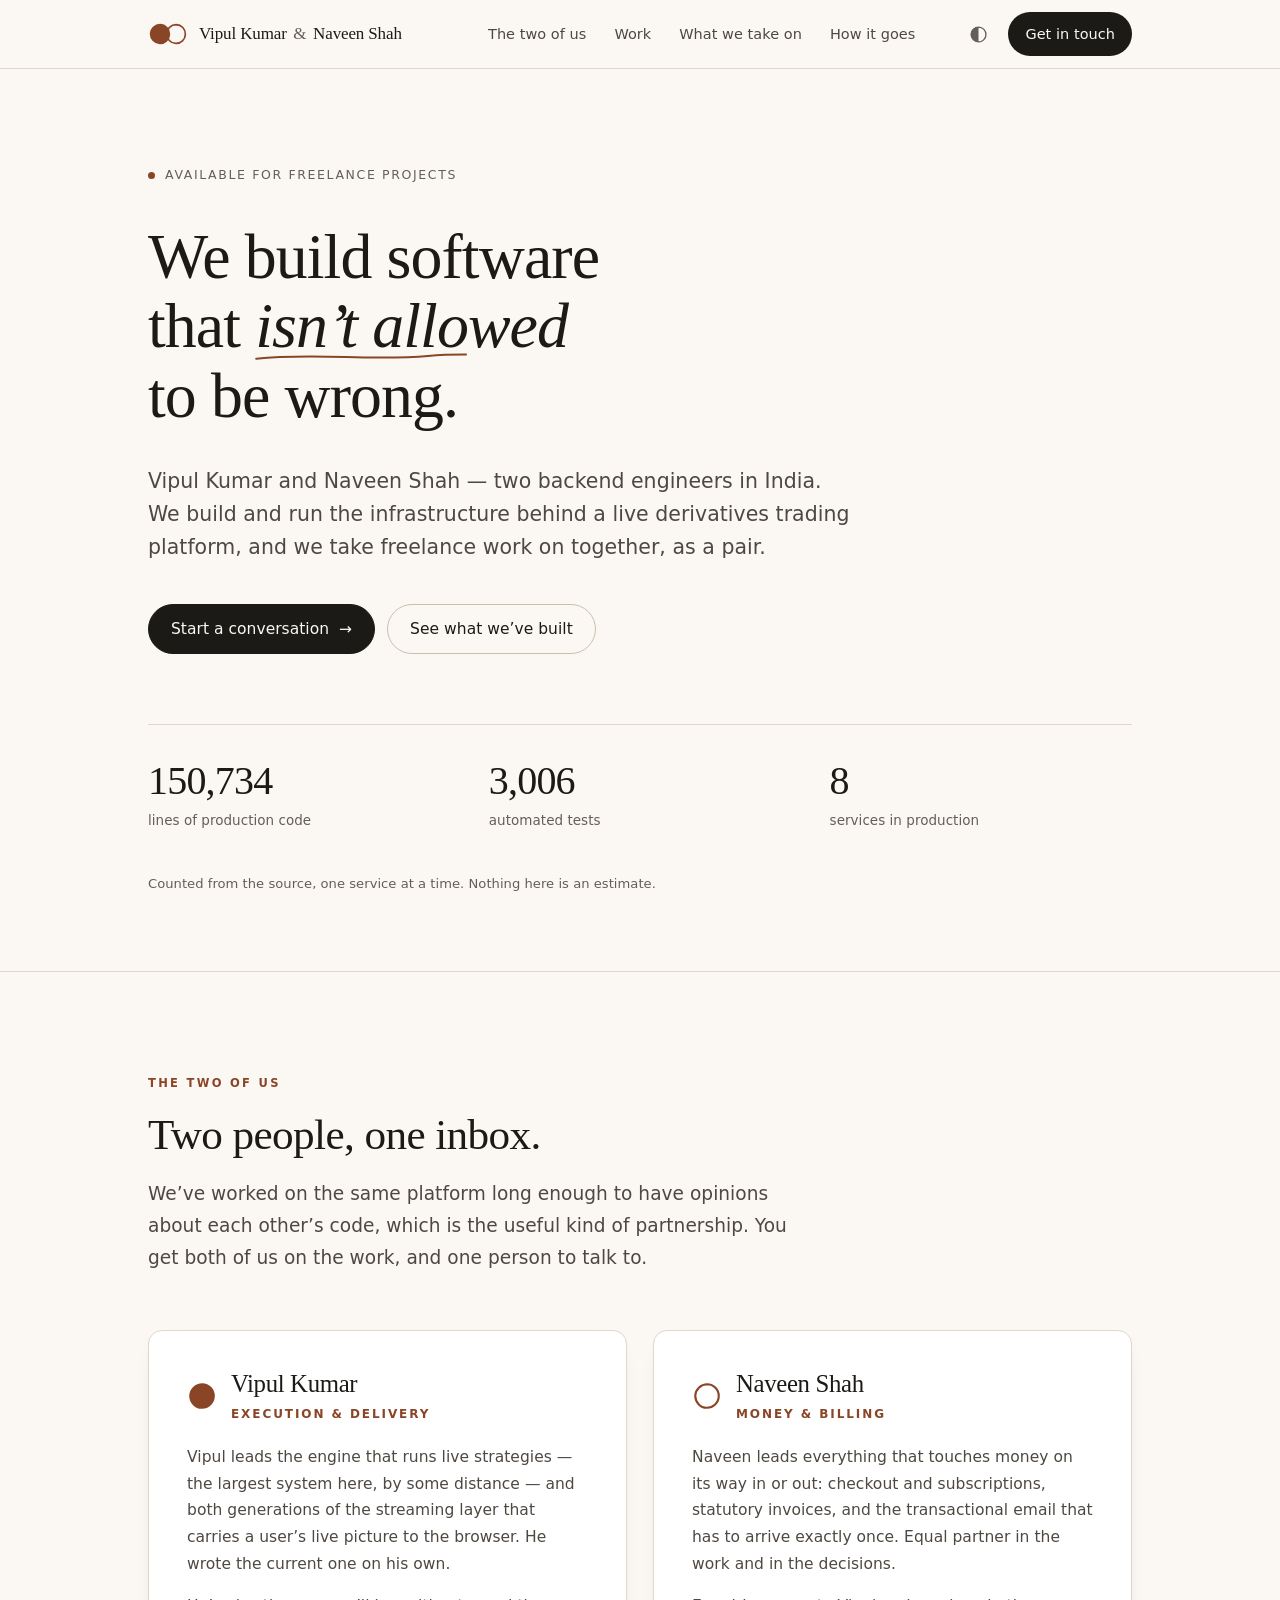
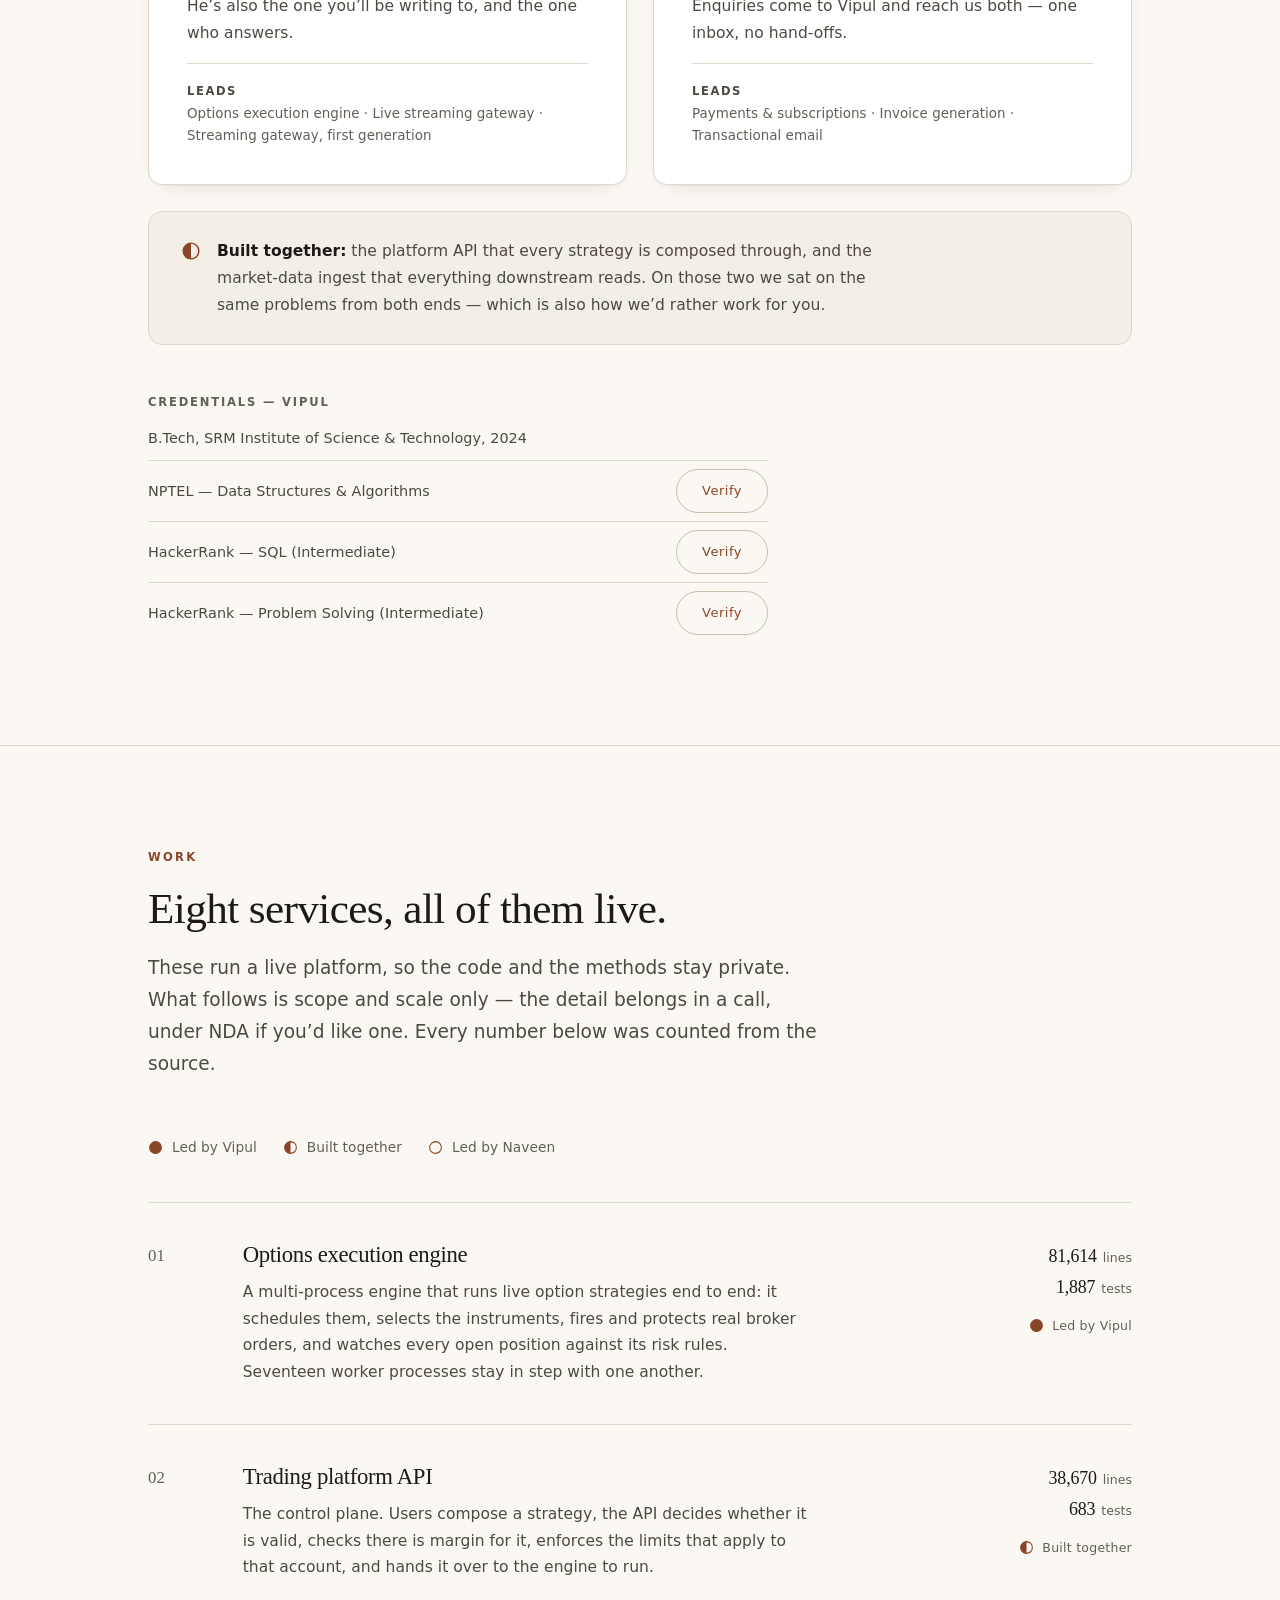
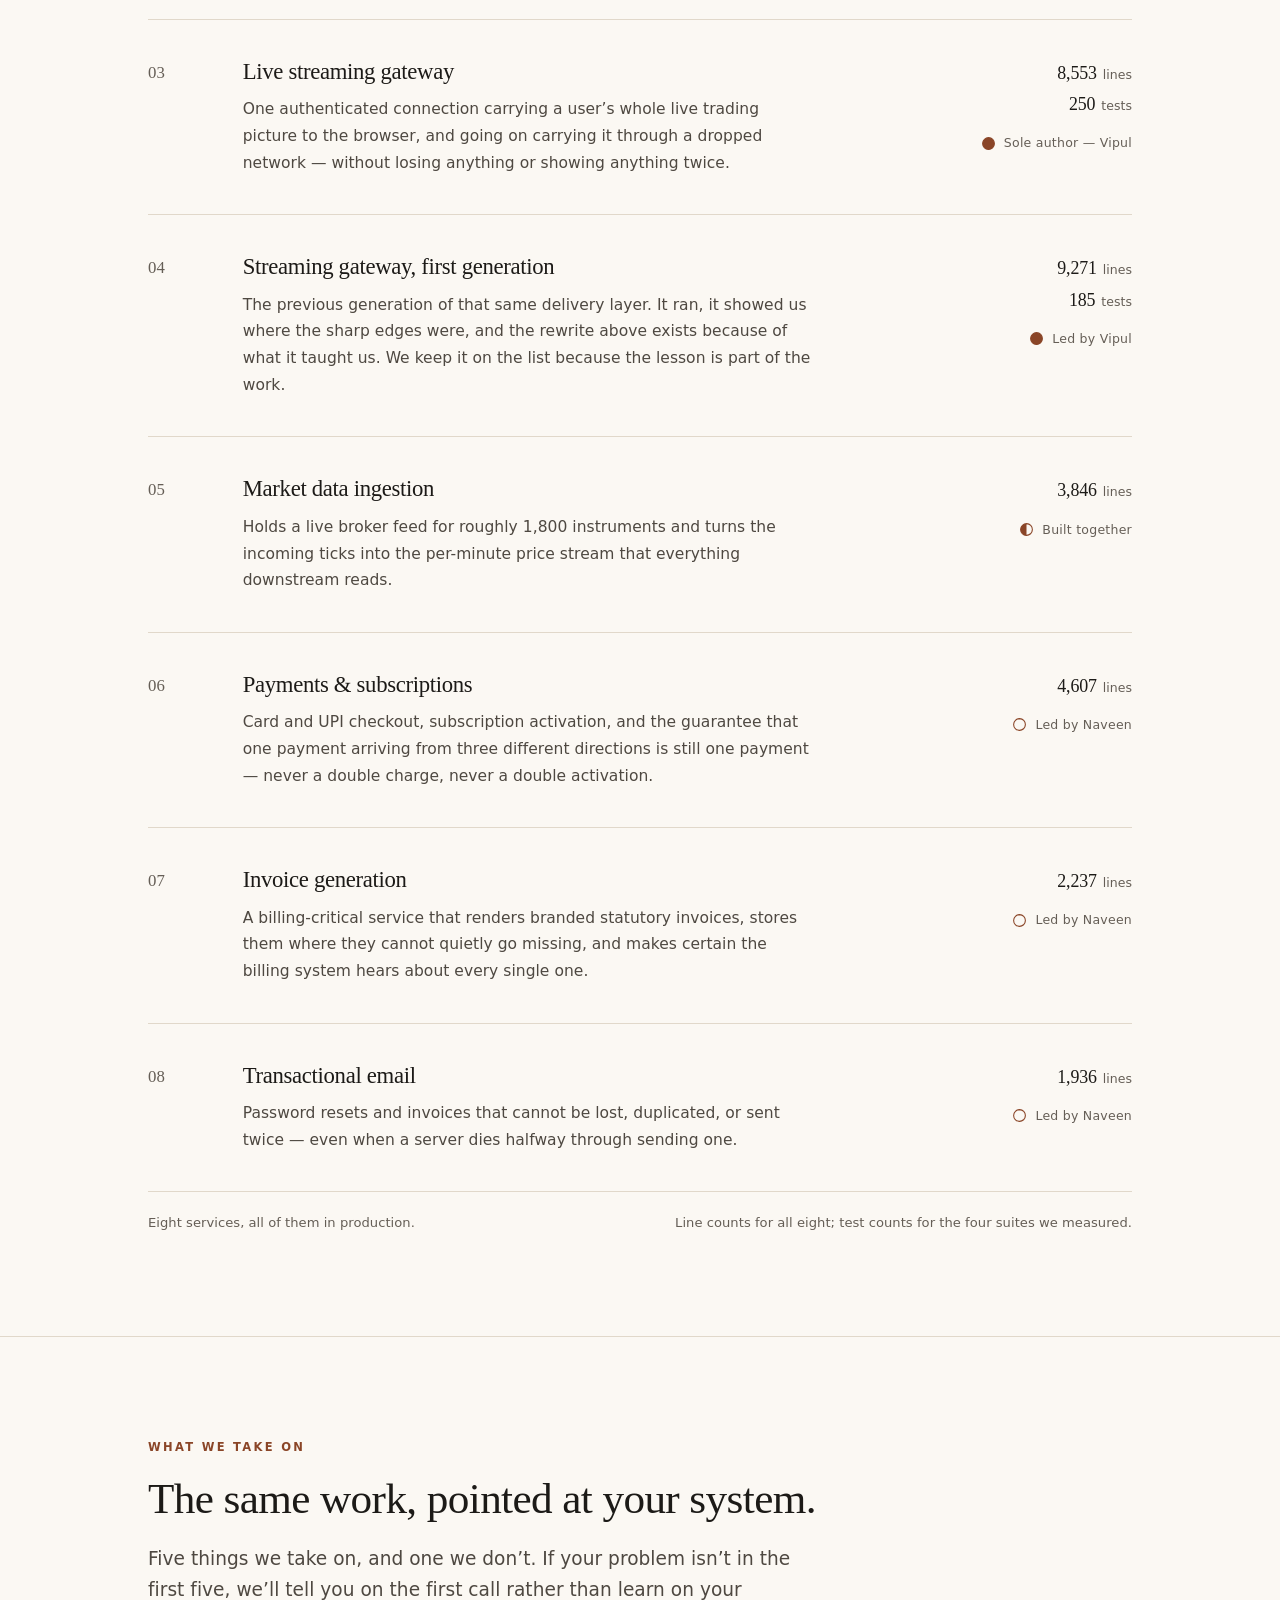
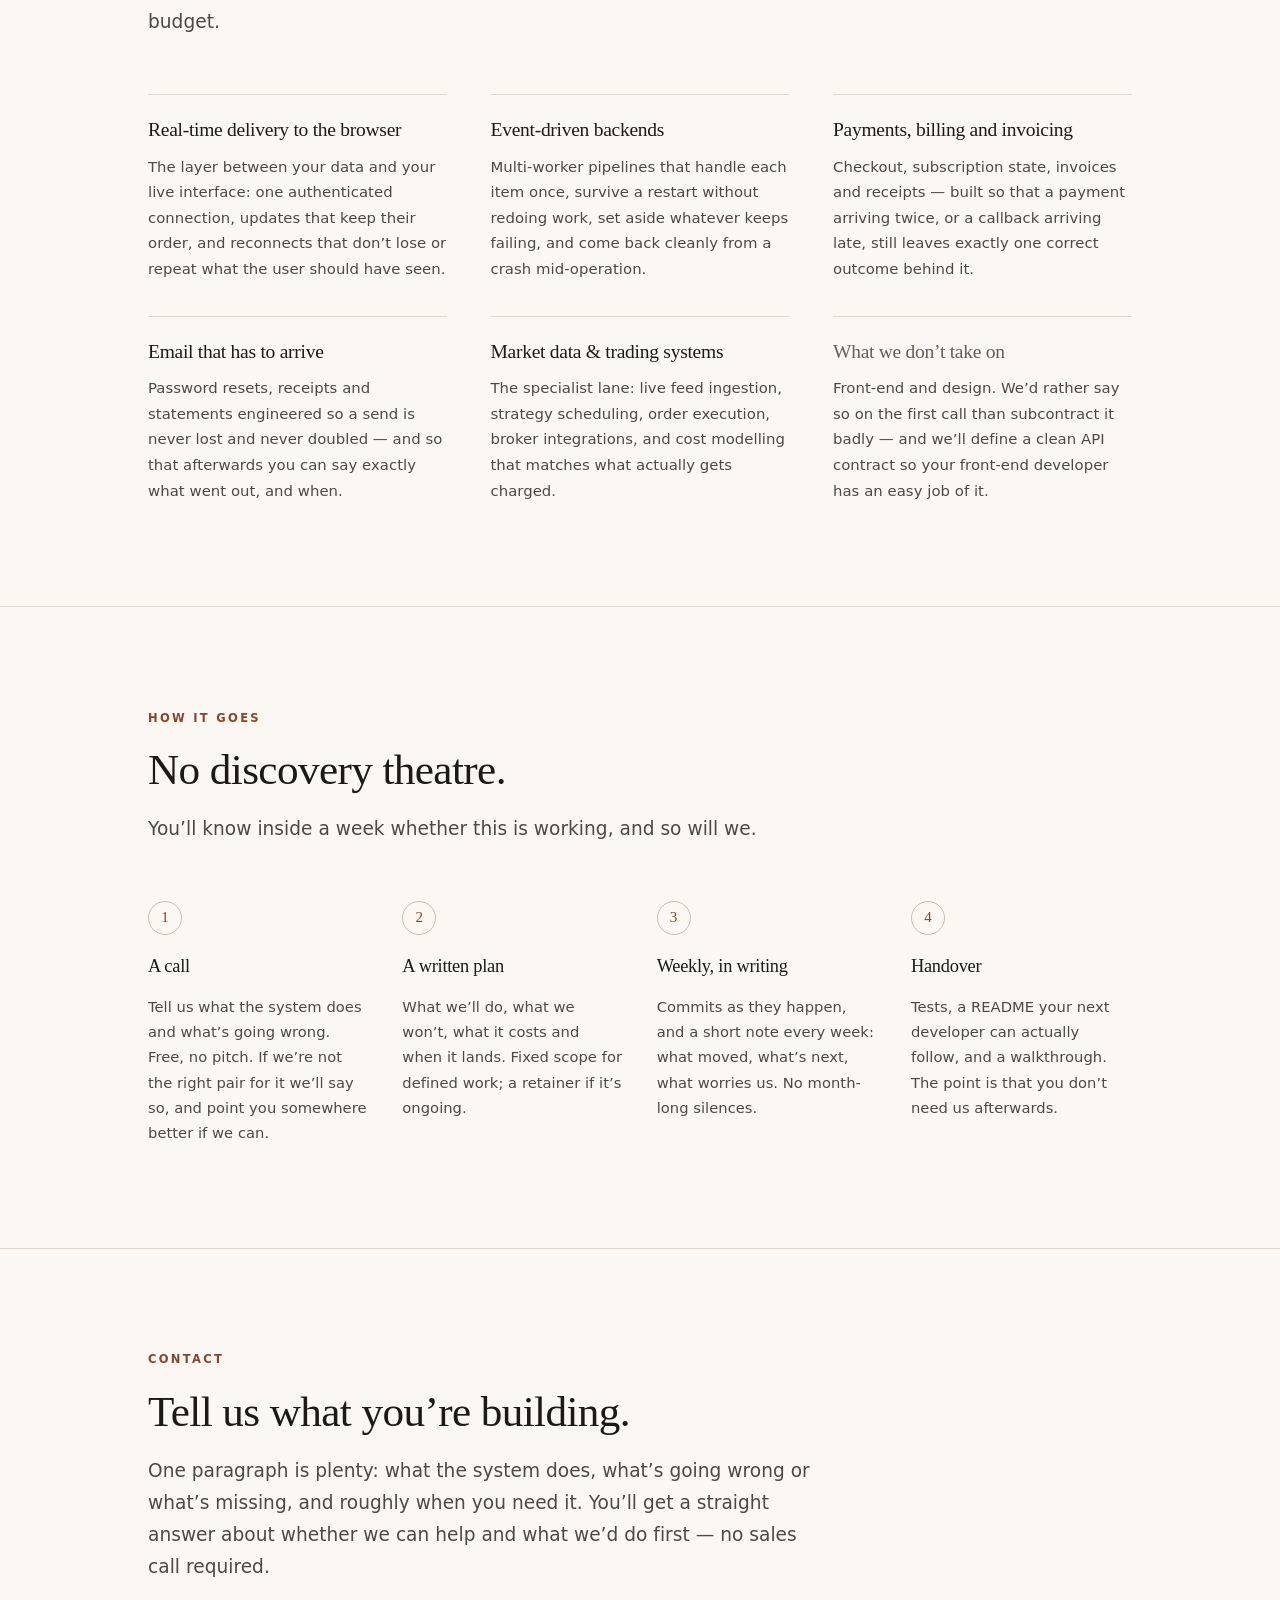
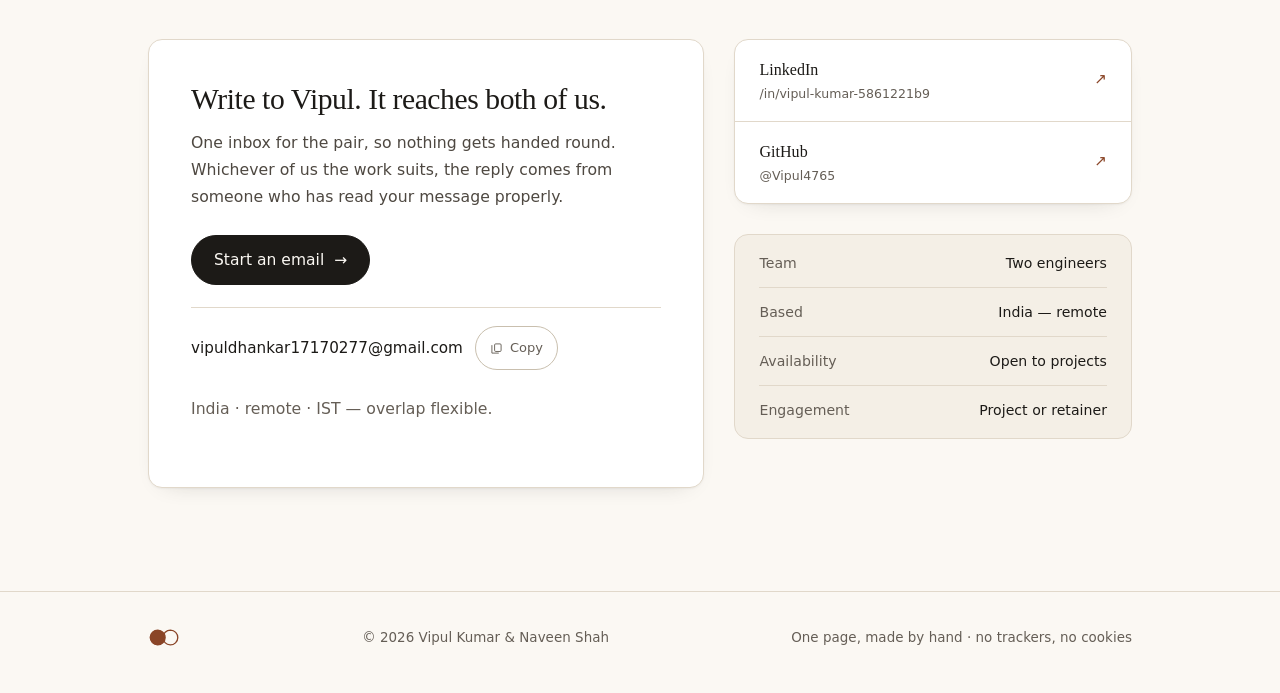
==== commit bfbab146: "Rebuild as a two-person team site covering all eight services Three changes the client asked for: - " ====
--- a/index.html
+++ b/index.html
@@ -3,2459 +3,1091 @@
 <head>
 <meta charset="utf-8">
 <meta name="viewport" content="width=device-width, initial-scale=1">
-<title>Vipul Kumar — Backend Engineer · Real-Time &amp; Trading Infrastructure</title>
-<meta name="description" content="I build Python backends where being wrong costs money — real-time event pipelines, order execution and regulatory-grade margin systems for a live derivatives platform.">
-<meta name="author" content="Vipul Kumar">
+<title>Vipul Kumar &amp; Naveen Shah — Backend engineers, India</title>
+<meta name="description" content="Two backend engineers in India who build and run the infrastructure behind a live derivatives trading platform. Available for freelance projects, as a pair.">
+<meta name="author" content="Vipul Kumar and Naveen Shah">
 <meta name="color-scheme" content="light dark">
-<meta name="theme-color" content="#061219" media="(prefers-color-scheme: dark)">
-<meta name="theme-color" content="#EBE8E0" media="(prefers-color-scheme: light)">
+<meta name="theme-color" content="#FBF8F3" media="(prefers-color-scheme: light)">
+<meta name="theme-color" content="#191714" media="(prefers-color-scheme: dark)">
 <meta property="og:type" content="website">
-<meta property="og:title" content="Vipul Kumar — Backend &amp; Trading Infrastructure">
-<meta property="og:description" content="Python backends where being wrong costs money. Real-time event pipelines, order execution, regulatory-grade margin.">
-<link rel="icon" href="data:image/svg+xml,<svg xmlns='http://www.w3.org/2000/svg' viewBox='0 0 100 100'><rect width='100' height='100' fill='%23061219'/><rect x='10.5' y='10.5' width='79' height='79' fill='none' stroke='%235CC9EA' stroke-width='3'/><path d='M30 32 L50 70 L70 32' fill='none' stroke='%235CC9EA' stroke-width='8'/></svg>">
+<meta property="og:title" content="Vipul Kumar &amp; Naveen Shah — Backend engineers">
+<meta property="og:description" content="Two engineers who build and run the infrastructure behind a live derivatives trading platform. Freelance work, taken on as a pair.">
+<link rel="icon" href="data:image/svg+xml,<svg xmlns='http://www.w3.org/2000/svg' viewBox='0 0 40 24'><circle cx='13' cy='12' r='9' fill='%238A4527'/><circle cx='27' cy='12' r='8' fill='none' stroke='%238A4527' stroke-width='2.4'/></svg>">
 
 <script>
-/* Runs before paint. Restores the saved theme and adds .js, which switches the
-   hero headline to a CSS animation. That animation is fill-mode:both, so it
-   always finishes on its own — no script is needed to un-hide anything here.
-   Nothing on the page is hidden by this script; the scroll reveals are armed
-   later, by the very script that also guarantees they are un-armed. A hard
-   failsafe is scheduled here anyway, belt and braces. */
+/* Runs before first paint.
+   1. Restores a saved theme choice so there is no flash.
+   2. Adds .js — the ONLY switch that arms any entrance effect. If this script
+      never runs, nothing is ever hidden, so the page is whole without it.
+   3. Schedules a hard failsafe that reveals everything regardless of what the
+      main script at the bottom does, or fails to do. */
 (function () {
   var d = document.documentElement;
   try {
-    var t = localStorage.getItem('bp-theme');
+    var t = localStorage.getItem('vn-theme');
     if (t === 'light' || t === 'dark') d.setAttribute('data-theme', t);
   } catch (e) {}
-  d.classList.add('js');
-  setTimeout(function () { d.classList.add('reveal-all'); }, 8000);
+  d.className += ' js';
+  setTimeout(function () { d.className += ' reveal-all'; }, 6000);
 })();
 </script>
 
 <style>
 /* ══════════════════════════════════════════════════════════════════════════
-   TOKENS — light ("ink on paper") is the default; dark ("cyan on navy")
-   arrives via prefers-color-scheme; the [data-theme] blocks come last so a
-   manual choice wins in BOTH directions.
-   Measured contrast (WCAG 2.1, sRGB) against --bg / --panel / a grid line:
-     ink   14.68 / 16.06 / 13.22      ink2  6.28 / 6.87 / 5.66
-     faint  5.09 /  5.57 /  4.58      accent 7.08 / 7.75 / 6.38
-     anno   5.60 /  6.13 /  5.04      line (graphics) 4.59 / 5.02 / 4.26
-   Dark: ink 15.87/14.30/14.21 · ink2 8.79/7.92/7.87 · faint 6.96/6.27/6.23
-         accent 9.92/8.94/8.88 · anno 9.50/8.55/8.50 · line 5.08/4.57/4.54
-   The two themes are matched for PERCEIVED weight, not just colour: dark ink on
-   a pale sheet reads thinner than a light stroke glowing on navy, so the light
-   theme also carries a stroke multiplier (--sw) and a heavier hatch (--hatch-a).
+   TOKENS
+
+   Light is the confident default: warm paper, warm-black ink, one clay accent.
+   Dark is the same room with the lamp off — the same warmth, inverted, with the
+   accent lifted to a sand tone so it keeps its weight on a dark ground.
+
+   Measured contrast (WCAG 2.1, sRGB), text colour against each ground:
+     LIGHT   paper #FBF8F3   card #FFFFFF   sunk #F4EFE6
+       ink    16.39   17.36   15.16
+       ink-2   8.52    9.02    7.88
+       muted   6.03    6.39    5.58   ← worst text pair on the page, 5.58:1
+       accent  6.69    7.09    6.19
+       paper on ink (buttons) 16.39 · paper on accent 6.69
+     DARK    paper #191714   card #221F1B   sunk #131210
+       ink    15.49   14.21   16.21
+       ink-2   9.72    8.91   10.17
+       muted   7.02    6.44    7.35   ← worst text pair, 6.44:1
+       accent  8.79    8.07    9.20
+       ink on paper-ground buttons 15.49 · paper on accent 8.79
+   The maker's marks are meaningful graphics and are drawn in accent: 6.69:1
+   light, 8.79:1 dark — both clear of the 3:1 floor for non-text.
+   Never put ink on accent (2.45:1); accent grounds always carry paper.
    ══════════════════════════════════════════════════════════════════════════ */
 :root {
   color-scheme: light;
-  --bg:     #EBE8E0;
-  --panel:  #F4F2EC;
-  --sunk:   #E3E0D7;
-  --ink:    #14171B;
-  --ink2:   #4C545C;
-  --faint:  #5C6169;
-  --rule:   #B3AEA2;
-  --line:   #63686E;
-  --accent: #0F4C8A;
-  --anno:   #9C3B22;
-  --grid:      rgba(20,23,27,.055);
-  --grid-maj:  rgba(20,23,27,.085);
-  --shadow: 0 1px 0 rgba(20,23,27,.05);
-  --mx-on:  #0F4C8A;
-  --sw:      1.2;    /* stroke-weight multiplier for SVG line work  */
-  --hatch-a: .9;     /* hatch stroke opacity                        */
-  --hatch-f: .92;    /* hatched-area opacity                        */
-  --part-a:  .5;     /* part-square opacity                         */
+  --paper:  #FBF8F3;
+  --card:   #FFFFFF;
+  --sunk:   #F4EFE6;
+  --ink:    #1C1A17;
+  --ink-2:  #4E4841;
+  --muted:  #655E56;
+  --accent: #8A4527;
+  --rule:   #E1D8CA;
+  --rule-2: #C9BFAE;
+  --shadow: 0 1px 2px rgba(28,26,23,.04), 0 8px 24px -18px rgba(28,26,23,.30);
+  --mark-w: 1.7;
 }
 @media (prefers-color-scheme: dark) {
   :root {
     color-scheme: dark;
-    --bg:     #061219;
-    --panel:  #0B1E28;
-    --sunk:   #040E14;
-    --ink:    #DCEEF5;
-    --ink2:   #93B6C6;
-    --faint:  #7FA2B2;
-    --rule:   #22485B;
-    --line:   #4E8CA6;
-    --accent: #5CC9EA;
-    --anno:   #F0A959;
-    --grid:      rgba(140,205,230,.055);
-    --grid-maj:  rgba(140,205,230,.09);
-    --shadow: none;
-    --mx-on:  #5CC9EA;
-    --sw:      1;
-    --hatch-a: .55;
-    --hatch-f: .8;
-    --part-a:  .38;
+    --paper:  #191714;
+    --card:   #221F1B;
+    --sunk:   #131210;
+    --ink:    #F3EEE6;
+    --ink-2:  #C6BEB2;
+    --muted:  #AAA195;
+    --accent: #E8A87C;
+    --rule:   #35302A;
+    --rule-2: #514A40;
+    --shadow: 0 1px 2px rgba(0,0,0,.30), 0 10px 30px -20px rgba(0,0,0,.75);
+    --mark-w: 1.5;
   }
 }
+/* Both explicit choices come AFTER the media query, so a manual pick beats the
+   operating system in BOTH directions at equal specificity. */
 :root[data-theme="light"] {
   color-scheme: light;
-  --bg:#EBE8E0; --panel:#F4F2EC; --sunk:#E3E0D7; --ink:#14171B; --ink2:#4C545C;
-  --faint:#5C6169; --rule:#B3AEA2; --line:#63686E; --accent:#0F4C8A; --anno:#9C3B22;
-  --grid:rgba(20,23,27,.055); --grid-maj:rgba(20,23,27,.085);
-  --shadow:0 1px 0 rgba(20,23,27,.05); --mx-on:#0F4C8A;
-  --sw:1.2; --hatch-a:.9; --hatch-f:.92; --part-a:.5;
+  --paper:#FBF8F3; --card:#FFFFFF; --sunk:#F4EFE6;
+  --ink:#1C1A17; --ink-2:#4E4841; --muted:#655E56; --accent:#8A4527;
+  --rule:#E1D8CA; --rule-2:#C9BFAE;
+  --shadow: 0 1px 2px rgba(28,26,23,.04), 0 8px 24px -18px rgba(28,26,23,.30);
+  --mark-w: 1.7;
 }
 :root[data-theme="dark"] {
   color-scheme: dark;
-  --bg:#061219; --panel:#0B1E28; --sunk:#040E14; --ink:#DCEEF5; --ink2:#93B6C6;
-  --faint:#7FA2B2; --rule:#22485B; --line:#4E8CA6; --accent:#5CC9EA; --anno:#F0A959;
-  --grid:rgba(140,205,230,.055); --grid-maj:rgba(140,205,230,.09);
-  --shadow:none; --mx-on:#5CC9EA;
-  --sw:1; --hatch-a:.55; --hatch-f:.8; --part-a:.38;
-}
-
-:root{
-  --mono: ui-monospace, "SFMono-Regular", "SF Mono", Menlo, Consolas, "Liberation Mono", "DejaVu Sans Mono", monospace;
-  --sans: system-ui, -apple-system, "Segoe UI", Roboto, "Helvetica Neue", "Liberation Sans", Arial, sans-serif;
-  --wrap: 1180px;
-  --pad:  clamp(18px, 4vw, 40px);
-  --inset: 9px;          /* sheet-frame inset; the nav pads by exactly this  */
-  --navbar: 54px;        /* height of the nav's inner bar                    */
-  --nav-h: calc(var(--navbar) + var(--inset));
-  --tap: 44px;           /* minimum touch target                            */
-}
-@media (max-width: 760px) { :root { --inset: 5px; } }
-
-/* ══════════════════════════════ RESET ══════════════════════════════ */
+  --paper:#191714; --card:#221F1B; --sunk:#131210;
+  --ink:#F3EEE6; --ink-2:#C6BEB2; --muted:#AAA195; --accent:#E8A87C;
+  --rule:#35302A; --rule-2:#514A40;
+  --shadow: 0 1px 2px rgba(0,0,0,.30), 0 10px 30px -20px rgba(0,0,0,.75);
+  --mark-w: 1.5;
+}
+
+:root {
+  --serif: ui-serif, "Iowan Old Style", "Palatino Linotype", Palatino, "Book Antiqua",
+           Georgia, "Nimbus Roman", "Liberation Serif", "DejaVu Serif", serif;
+  --sans:  system-ui, -apple-system, "Segoe UI", Roboto, "Helvetica Neue",
+           "Liberation Sans", Arial, sans-serif;
+  --wrap: 1080px;
+  --pad: clamp(20px, 5vw, 48px);
+  --nav-h: 68px;
+  --tap: 44px;
+  --gap: clamp(56px, 8vw, 112px);
+}
+
+/* ────────────────────────────── reset ────────────────────────────── */
 *, *::before, *::after { box-sizing: border-box; }
 [hidden] { display: none !important; }
 html { -webkit-text-size-adjust: 100%; scroll-behavior: smooth; }
 @media (prefers-reduced-motion: reduce) { html { scroll-behavior: auto; } }
-body, h1, h2, h3, h4, p, ul, li, figure, figcaption, dl, dd { margin: 0; padding: 0; }
-ul { list-style: none; }
-img, svg { display: block; max-width: 100%; }
+body, h1, h2, h3, h4, p, ul, ol, li, figure, dl, dd, blockquote { margin: 0; padding: 0; }
+ul, ol { list-style: none; }
+svg { display: block; }
 a { color: inherit; }
-button { font: inherit; color: inherit; }
+button { font: inherit; color: inherit; background: none; border: 0; }
+:focus-visible { outline: 2px solid var(--accent); outline-offset: 3px; border-radius: 2px; }
 
 body {
   font-family: var(--sans);
-  background-color: var(--bg);
-  color: var(--ink);
-  line-height: 1.62;
-  font-size: 16px;
-  overflow-x: hidden;
-  /* the drafting substrate: 24px minor grid, 120px major */
-  background-image:
-    linear-gradient(var(--grid-maj) 1px, transparent 1px),
-    linear-gradient(90deg, var(--grid-maj) 1px, transparent 1px),
-    linear-gradient(var(--grid) 1px, transparent 1px),
-    linear-gradient(90deg, var(--grid) 1px, transparent 1px);
-  background-size: 120px 120px, 120px 120px, 24px 24px, 24px 24px;
-  background-position: 0 0;
-  background-attachment: fixed;
-}
-
-/* ══════════════════════════════ SHEET FRAME ══════════════════════════════ */
-.frame { position: fixed; inset: var(--inset); border: 1px solid var(--rule); pointer-events: none; z-index: 60; }
-.frame i { position: absolute; width: 13px; height: 13px; border: 0 solid var(--accent); }
-.frame i:nth-child(1) { top: -1px; left: -1px;  border-top-width: 2px; border-left-width: 2px; }
-.frame i:nth-child(2) { top: -1px; right: -1px; border-top-width: 2px; border-right-width: 2px; }
-.frame i:nth-child(3) { bottom: -1px; left: -1px;  border-bottom-width: 2px; border-left-width: 2px; }
-.frame i:nth-child(4) { bottom: -1px; right: -1px; border-bottom-width: 2px; border-right-width: 2px; }
-@media (max-width: 760px) { .frame i { width: 9px; height: 9px; } }
-
-/* ══════════════════════════════ SHARED ══════════════════════════════ */
-@media (max-width: 760px) { body { background-attachment: scroll; } }
-
+  background: var(--paper);
+  color: var(--ink-2);
+  font-size: 17px;
+  line-height: 1.72;
+  letter-spacing: .002em;
+  -webkit-font-smoothing: antialiased;
+}
+
+/* ────────────────────────────── shared type ────────────────────────────── */
 .wrap { max-width: var(--wrap); margin-inline: auto; padding-inline: var(--pad); }
-.mono { font-family: var(--mono); }
+.serif { font-family: var(--serif); font-weight: 400; letter-spacing: -.012em; }
+h1, h2, h3 { font-family: var(--serif); font-weight: 400; color: var(--ink); letter-spacing: -.014em; }
+
+.label {
+  font-size: 11.5px; letter-spacing: .2em; text-transform: uppercase;
+  color: var(--accent); font-weight: 600; line-height: 1.5;
+}
+.lede { color: var(--ink-2); font-size: clamp(1.02rem, .96rem + .3vw, 1.16rem); max-width: 60ch; }
+.small { font-size: .82rem; color: var(--muted); line-height: 1.6; }
+.num { font-variant-numeric: tabular-nums lining-nums; }
+
 .skip {
-  position: absolute; left: 12px; top: 12px; z-index: 200;
-  background: var(--ink); color: var(--bg); padding: .6rem 1rem; font-family: var(--mono); font-size: 13px;
-  clip-path: inset(50%); white-space: nowrap;
+  position: absolute; left: 14px; top: 12px; z-index: 200;
+  background: var(--ink); color: var(--paper); padding: .7rem 1.1rem;
+  font-size: 14px; border-radius: 3px; white-space: nowrap;
+  clip-path: inset(50%);
 }
 .skip:not(:focus) { pointer-events: none; }
 .skip:focus { clip-path: none; }
-:focus-visible { outline: 2px solid var(--accent); outline-offset: 3px; }
-
-.kicker {
-  font-family: var(--mono); font-size: 11.5px; letter-spacing: .16em; text-transform: uppercase;
-  color: var(--anno); white-space: nowrap;
-}
-.disp { font-weight: 600; letter-spacing: -.021em; line-height: 1.06; }
-
-/* Scroll reveal. The hiding is gated on .rv-on, which is added by the same
-   script that attaches the observers AND schedules the un-hiding timer — so if
-   that script never runs, or throws, nothing is ever hidden in the first place.
-   .reveal-all comes last so it wins over .rv-on at equal specificity. */
-.rv-on .rv { opacity: 0; transform: translateY(15px); transition: opacity .62s ease, transform .62s cubic-bezier(.22,.72,.2,1); }
-.rv-on .stag > * { opacity: 0; transform: translateY(13px); transition: opacity .5s ease, transform .5s cubic-bezier(.22,.72,.2,1); transition-delay: calc(var(--d, 0) * 65ms); }
-.rv-on .rv.is-in, .rv-on .stag.is-in > * { opacity: 1; transform: none; }
-.reveal-all .rv, .reveal-all .stag > * { opacity: 1; transform: none; transition: none; }
-@media (prefers-reduced-motion: reduce) {
-  .rv-on .rv, .rv-on .stag > * { opacity: 1 !important; transform: none !important; transition: none !important; }
-}
-
-/* ══════════════════════════════ NAV ══════════════════════════════
-   top:0 — flush. The bar carries a --inset top pad so the fixed sheet frame's
-   top rule lands exactly on the bar's inner edge and reads as its top border;
-   nothing can scroll through the gap because there is no gap. */
+
+/* ───────────────────────── the one idea: maker's marks ─────────────────────
+   Every piece of work carries a small hand-inked mark saying whose hand led it:
+   filled for Vipul, open for Naveen, half-and-half for work they built together.
+   The two marks side by side are the studio's logo, and the same wobbly circle
+   is the theme toggle. One drawn shape, used everywhere, and nothing else. */
+.mark { width: 20px; height: 20px; color: var(--accent); flex: none; }
+.mark--sm { width: 15px; height: 15px; }
+.mark--lg { width: 30px; height: 30px; }
+/* stroke-width is an inherited SVG property, so it reaches the <use> shadow
+   content from here — presentation attributes cannot carry a CSS variable. */
+.mark, .brand__marks, .tbtn svg { stroke-width: var(--mark-w); }
+.sprite { position: absolute; width: 0; height: 0; overflow: hidden; }
+
+/* hand-inked underline beneath the italic phrase in the headline */
+.inked { position: relative; display: inline-block; font-style: italic; }
+.inked svg {
+  position: absolute; left: -.04em; right: -.04em; top: 100%; margin-top: -.2em;
+  width: calc(100% + .08em); height: .24em; color: var(--accent); overflow: visible;
+}
+.inked path { stroke-dashoffset: 0; }
+.js .inked path { animation: ink 1.05s cubic-bezier(.32,.72,.3,1) .35s both; }
+@keyframes ink { from { stroke-dashoffset: 210; } to { stroke-dashoffset: 0; } }
+
+/* ────────────────────────────── nav ────────────────────────────── */
 .nav {
   position: sticky; top: 0; z-index: 50;
-  padding-top: var(--inset);
-  border-bottom: 1px solid var(--rule);
-  /* fully opaque — nothing can read through the bar at any scroll position.
-     The drafting substrate is redrawn on the bar itself, pinned to the same
-     viewport origin as the body's, so the grid runs straight through it. */
-  background-color: var(--bg);
-  background-image:
-    linear-gradient(var(--grid-maj) 1px, transparent 1px),
-    linear-gradient(90deg, var(--grid-maj) 1px, transparent 1px),
-    linear-gradient(var(--grid) 1px, transparent 1px),
-    linear-gradient(90deg, var(--grid) 1px, transparent 1px);
-  background-size: 120px 120px, 120px 120px, 24px 24px, 24px 24px;
-  background-position: 0 0;
-  background-attachment: fixed;
-}
-@media (max-width: 760px) { .nav { background-attachment: scroll; } }
-.nav__in { display: flex; align-items: center; gap: 14px; width: 100%; max-width: var(--wrap); margin-inline: auto; padding: 0 var(--pad); height: var(--navbar); }
-.brand { display: flex; align-items: center; gap: 10px; text-decoration: none; flex: none; }
-.brand svg { width: 24px; height: 24px; color: var(--accent); flex: none; }
-.brand b { font-family: var(--mono); font-size: 13px; font-weight: 600; letter-spacing: .1em; text-transform: uppercase; white-space: nowrap; }
-.nav__links { display: flex; gap: 4px; margin-left: auto; }
+  background: var(--paper); border-bottom: 1px solid var(--rule);
+}
+.nav__in {
+  display: flex; align-items: center; gap: 16px;
+  max-width: var(--wrap); margin-inline: auto; padding-inline: var(--pad);
+  min-height: var(--nav-h);
+}
+.brand {
+  display: flex; align-items: center; gap: 11px; text-decoration: none; flex: none;
+  min-height: var(--tap); color: var(--ink);
+}
+.brand__marks { width: 40px; height: 24px; color: var(--accent); flex: none; }
+.brand__n { font-family: var(--serif); font-size: 17px; white-space: nowrap; letter-spacing: -.008em; }
+.brand__n i { font-style: normal; color: var(--muted); padding: 0 .15em; }
+
+.nav__links { display: flex; gap: 2px; margin-left: auto; }
 .nav__links a {
-  font-family: var(--mono); font-size: 11.5px; letter-spacing: .12em; text-transform: uppercase;
-  color: var(--ink2); text-decoration: none; padding: 6px 10px; border: 1px solid transparent;
-}
-.nav__links a:hover { color: var(--ink); border-color: var(--rule); }
-.nav__links a span { color: var(--faint); }
-.nav__right { display: flex; align-items: center; gap: 8px; margin-left: auto; }
-.nav__links + .nav__right { margin-left: 0; }
-.iconbtn {
-  width: 38px; height: 38px; display: grid; place-items: center; cursor: pointer; flex: none;
-  background: transparent; border: 1px solid var(--rule); color: var(--ink2);
-}
-.iconbtn:hover { color: var(--ink); border-color: var(--line); }
-.iconbtn svg { width: 15px; height: 15px; }
+  display: inline-flex; align-items: center; min-height: var(--tap);
+  padding: 0 13px; text-decoration: none; color: var(--ink-2);
+  font-size: 14.5px; border-radius: 3px;
+}
+.nav__links a:hover { color: var(--ink); background: var(--sunk); }
+.nav__right { display: flex; align-items: center; gap: 8px; margin-left: 12px; }
+
+.tbtn {
+  display: none; width: var(--tap); height: var(--tap); place-items: center;
+  cursor: pointer; border-radius: 50%; color: var(--muted); flex: none;
+}
+.js .tbtn { display: grid; }
+.tbtn:hover { color: var(--accent); background: var(--sunk); }
+.tbtn svg { width: 19px; height: 19px; }
+
 .navcta {
-  display: inline-flex; align-items: center; min-height: 38px; flex: none;
-  font-family: var(--mono); font-size: 11.5px; letter-spacing: .12em; text-transform: uppercase;
-  text-decoration: none; padding: 0 14px; border: 1px solid var(--ink); background: var(--ink); color: var(--bg);
-}
-.navcta:hover { background: transparent; color: var(--ink); }
-.prog { position: absolute; left: 0; bottom: -1px; height: 1px; background: var(--accent); width: 0; }
-
-/* ── mobile wayfinding: a native <details> disclosure ──────────────────────
-   It opens, closes and is keyboard-operable with no script at all; the script
-   only adds Escape-to-close, close-on-selection and the aria-expanded sync. */
-.mnav { display: none; position: static; flex: none; }
+  display: inline-flex; align-items: center; min-height: var(--tap); flex: none;
+  padding: 0 17px; border-radius: 999px; text-decoration: none;
+  background: var(--ink); color: var(--paper); font-size: 14.5px;
+}
+.navcta:hover { opacity: .86; }
+
+/* mobile wayfinding — a native <details>, so it opens, closes and takes the
+   keyboard with no script at all. Script only adds Escape and close-on-pick. */
+.mnav { display: none; flex: none; margin-left: 8px; }
 .mnav > summary {
   display: inline-flex; align-items: center; gap: 9px; cursor: pointer; list-style: none;
-  min-height: var(--tap); padding: 0 12px; border: 1px solid var(--line); color: var(--ink);
-  font-family: var(--mono); font-size: 11.5px; letter-spacing: .13em; text-transform: uppercase;
-  background: transparent;
+  min-height: var(--tap); padding: 0 15px; border: 1px solid var(--rule-2);
+  border-radius: 999px; color: var(--ink); font-size: 14.5px;
 }
 .mnav > summary::-webkit-details-marker { display: none; }
-.mnav > summary::after { content: "[ + ]"; color: var(--anno); letter-spacing: 0; }
-.mnav[open] > summary::after { content: "[ \2212 ]"; }
-.mnav[open] > summary { background: var(--panel); border-color: var(--ink); }
+.mnav__bars { width: 15px; height: 11px; flex: none; }
+.mnav__bars i {
+  display: block; height: 1.5px; background: currentColor; border-radius: 2px;
+  margin-bottom: 3.2px;
+}
+.mnav__bars i:last-child { margin-bottom: 0; width: 68%; }
+.mnav[open] > summary { background: var(--sunk); border-color: var(--rule-2); }
 .mnav__panel {
   position: absolute; left: 0; right: 0; top: 100%; z-index: 55;
-  background: var(--bg); border-bottom: 1px solid var(--line);
-  box-shadow: 0 18px 34px -22px rgba(0,0,0,.55);
-  max-height: calc(100vh - var(--nav-h));
-  max-height: calc(100dvh - var(--nav-h));
+  background: var(--card); border-bottom: 1px solid var(--rule-2);
+  box-shadow: var(--shadow);
+  max-height: calc(100vh - var(--nav-h)); max-height: calc(100dvh - var(--nav-h));
   overflow-y: auto; overscroll-behavior: contain;
 }
-.mnav__in { max-width: var(--wrap); margin-inline: auto; padding: 10px var(--pad) 16px; }
-.mnav__h {
-  display: flex; justify-content: space-between; gap: 12px; padding: 8px 0 9px;
-  border-bottom: 1px solid var(--line);
-  font-family: var(--mono); font-size: 10px; letter-spacing: .18em; text-transform: uppercase; color: var(--faint);
-}
+.mnav__in { max-width: var(--wrap); margin-inline: auto; padding: 6px var(--pad) 22px; }
 .mnav__a {
-  display: grid; grid-template-columns: 30px minmax(0,1fr) auto; gap: 12px; align-items: center;
-  min-height: 50px; padding: 6px 2px; border-bottom: 1px solid var(--rule);
-  text-decoration: none; color: var(--ink2); font-family: var(--mono); font-size: 13px;
-}
-.mnav__a:hover, .mnav__a:focus-visible { color: var(--ink); background: var(--panel); }
-.mnav__a i { color: var(--anno); font-style: normal; font-size: 11px; }
-.mnav__a em { color: var(--faint); font-style: normal; font-size: 10px; letter-spacing: .1em; text-transform: uppercase; }
-.mnav__cta { display: flex; margin-top: 16px; }
-.mnav__cta .btn { flex: 1; justify-content: center; min-height: var(--tap); }
+  display: flex; align-items: center; justify-content: space-between; gap: 14px;
+  min-height: 54px; padding: 6px 2px; text-decoration: none; color: var(--ink);
+  border-bottom: 1px solid var(--rule); font-family: var(--serif); font-size: 20px;
+}
+.mnav__a::after { content: "\2192"; font-family: var(--sans); font-size: 17px; color: var(--accent); }
+.mnav__a:hover { color: var(--accent); }
+.mnav__cta { margin-top: 20px; }
+.mnav__cta .btn { width: 100%; justify-content: center; }
 
 @media (max-width: 900px) {
   .nav__links { display: none; }
-  .mnav { display: block; margin-left: auto; }
-  .nav__links + .nav__right, .nav__right { margin-left: 0; }
-  .iconbtn { width: var(--tap); height: var(--tap); }
-  .navcta { min-height: var(--tap); }
-  .brand { min-height: var(--tap); min-width: var(--tap); }
-}
-@media (max-width: 430px) {
-  .brand b { display: none; }
-  .nav__in { gap: 10px; padding-inline: 14px; }
-  .mnav__in { padding-inline: 14px; }
-  .mnav > summary { padding: 0 10px; letter-spacing: .08em; }
-}
-@media (max-width: 380px) {
-  .nav__in { gap: 6px; padding-inline: 10px; }
-  .mnav__in { padding-inline: 10px; }
-  .mnav > summary { padding: 0 8px; gap: 7px; font-size: 10.5px; }
-  .mnav > summary::after { content: "[+]"; }
-  .mnav[open] > summary::after { content: "[\2212]"; }
-  .navcta { padding: 0 10px; font-size: 10.5px; letter-spacing: .07em; }
-}
-
-/* ══════════════════════════════ SECTIONS ══════════════════════════════ */
-.sec { padding-block: clamp(40px, 4.2vw, 60px); position: relative; }
-.sec + .sec { border-top: 1px solid var(--rule); }
-[id] { scroll-margin-top: calc(var(--nav-h) + 14px); }
-.shead { margin-bottom: clamp(26px, 3vw, 40px); }
-.shead__top { display: flex; align-items: center; gap: 14px; margin-bottom: 20px; }
-.shead__top::after { content: ""; flex: 1; height: 1px; background: var(--rule); }
-.shead h2 { font-size: clamp(1.7rem, 3.4vw, 2.5rem); margin-bottom: 16px; max-width: 26ch; }
-.lede { color: var(--ink2); font-size: clamp(.98rem, 1.35vw, 1.06rem); max-width: 66ch; }
-
-/* ══════════════════════════════ HERO ══════════════════════════════ */
-.hero { padding-top: clamp(24px, 3vw, 38px); padding-bottom: clamp(38px, 4.2vw, 58px); }
-.sheetbar {
-  display: flex; flex-wrap: wrap; gap: 6px 26px; align-items: baseline;
-  border-top: 1px solid var(--rule); border-bottom: 1px solid var(--rule);
-  padding: 8px 0; margin-bottom: clamp(24px, 3vw, 34px);
-  font-family: var(--mono); font-size: 10.5px; letter-spacing: .15em; text-transform: uppercase; color: var(--faint);
-}
-.sheetbar b { color: var(--ink2); font-weight: 400; }
-.sheetbar .sb-r { margin-left: auto; }
-.badge {
-  display: inline-flex; align-items: center; gap: 9px; padding: 6px 12px 6px 10px;
-  border: 1px solid var(--rule); background: var(--panel);
-  font-family: var(--mono); font-size: 11px; letter-spacing: .13em; text-transform: uppercase; color: var(--ink2);
-  margin-bottom: 26px;
-}
-.pip { width: 7px; height: 7px; background: var(--anno); flex: none; }
-.js .pip { animation: blip 2.6s steps(1) infinite; }
-@keyframes blip { 0%, 62% { opacity: 1; } 63%, 100% { opacity: .25; } }
-@media (prefers-reduced-motion: reduce) { .js .pip { animation: none; } }
-
-h1.disp { font-size: clamp(2.05rem, 5.5vw, 4.15rem); max-width: 22ch; }
-.ln { display: block; }
-.w { display: inline-block; overflow: hidden; vertical-align: bottom; padding-bottom: .16em; margin-bottom: -.16em; }
-.w > i { display: inline-block; font-style: normal; }
-/* fill-mode BOTH: the words are visible by default and the animation always
-   completes on its own, so a dead script can never leave the headline blank. */
-.js .w > i { animation: wrise .74s cubic-bezier(.19,.86,.24,1) both; animation-delay: calc(var(--i) * 52ms); }
-@keyframes wrise { from { transform: translateY(110%); } to { transform: translateY(0); } }
-@media (prefers-reduced-motion: reduce) { .js .w > i { animation: none; } }
-.accent-w { color: var(--accent); }
-
-.ruler { height: 13px; margin: clamp(20px, 2.4vw, 28px) 0 22px; }
-.ruler {
-  background:
-    linear-gradient(var(--line), var(--line)) left bottom / 100% 1px no-repeat,
-    repeating-linear-gradient(90deg, var(--line) 0 1px, transparent 1px 60px) left bottom / 100% 12px no-repeat,
-    repeating-linear-gradient(90deg, var(--rule) 0 1px, transparent 1px 12px) left bottom / 100% 6px no-repeat;
-}
-/* The index is a full-height column: it starts level with the badge and its
-   rows share out whatever height is left, so the top-right quadrant is never
-   an empty band and every row clears the 44px touch minimum. */
-.hero__grid { display: grid; grid-template-columns: minmax(0, 1fr) 300px; gap: clamp(26px, 3.4vw, 52px); align-items: stretch; }
-.hero__main { min-width: 0; }
-.index { align-self: stretch; display: flex; flex-direction: column; }
-.index__h {
-  font-family: var(--mono); font-size: 10.5px; letter-spacing: .18em; text-transform: uppercase; color: var(--ink);
-  padding: 11px 14px; border-bottom: 1px solid var(--line); background: var(--sunk); flex: none;
-}
-.index__r {
-  display: grid; grid-template-columns: 26px minmax(0, 1fr) auto; gap: 4px 10px; align-content: center;
-  flex: 1 1 auto; min-height: var(--tap);
-  padding: 9px 14px; border-bottom: 1px solid var(--rule); text-decoration: none;
-  font-family: var(--mono); font-size: 11.5px; color: var(--ink2);
-}
-.index__r:hover, .index__r:focus-visible { background: var(--sunk); color: var(--ink); }
-.index__r:last-of-type { border-bottom: 0; }
-.index__n { color: var(--anno); font-size: 10px; }
-.index__q { color: var(--faint); font-size: 10px; letter-spacing: .1em; text-transform: uppercase; }
-.index__f {
-  display: flex; justify-content: space-between; padding: 11px 14px; flex: none;
-  border-top: 1px solid var(--line); background: var(--sunk);
-  font-family: var(--mono); font-size: 10px; letter-spacing: .14em; text-transform: uppercase; color: var(--faint);
-}
-.index__f b { color: var(--ink2); font-weight: 400; }
-@media (max-width: 1000px) { .hero__grid { grid-template-columns: 1fr; } .index { max-width: 460px; } .index__r { flex: none; } }
-.hero__sub { color: var(--ink2); font-size: clamp(1rem, 1.5vw, 1.12rem); max-width: 62ch; }
-.hero__cta { display: flex; flex-wrap: wrap; gap: 12px; margin-top: 30px; }
+  .nav__right { margin-left: auto; }
+  .mnav { display: block; }
+  .navcta { display: none; }
+}
+@media (max-width: 460px) {
+  .brand__n { display: none; }
+  .nav__in { gap: 10px; }
+  .mnav > summary { padding: 0 13px; }
+}
+
+/* ────────────────────────────── sections ────────────────────────────── */
+.sec { padding-block: var(--gap); }
+.sec--rule { border-top: 1px solid var(--rule); }
+[id] { scroll-margin-top: calc(var(--nav-h) + 20px); }
+.shead { max-width: 62ch; margin-bottom: clamp(34px, 4.5vw, 56px); }
+.shead .label { display: block; margin-bottom: 18px; }
+.shead h2 { font-size: clamp(1.85rem, 1.3rem + 2.1vw, 2.7rem); line-height: 1.16; margin-bottom: 18px; }
+
+/* ────────────────────────────── hero ────────────────────────────── */
+.hero { padding-top: clamp(52px, 7vw, 96px); padding-bottom: clamp(48px, 6vw, 84px); }
+.eyebrow {
+  display: inline-flex; align-items: center; gap: 10px; margin-bottom: clamp(26px, 3vw, 36px);
+  font-size: 12.5px; letter-spacing: .13em; text-transform: uppercase; color: var(--muted);
+}
+.eyebrow .dot { width: 7px; height: 7px; border-radius: 50%; background: var(--accent); flex: none; }
+.js .eyebrow .dot { animation: pulse 3.4s ease-in-out infinite; }
+@keyframes pulse { 0%, 72%, 100% { opacity: 1; } 86% { opacity: .3; } }
+
+h1 {
+  font-size: clamp(2.2rem, 1.35rem + 3.3vw, 4rem);
+  line-height: 1.09; max-width: 15ch; margin-bottom: clamp(26px, 3vw, 34px);
+}
+.hero__sub { font-size: clamp(1.06rem, .98rem + .42vw, 1.28rem); max-width: 54ch; line-height: 1.62; }
+.hero__cta { display: flex; flex-wrap: wrap; gap: 12px; margin-top: clamp(30px, 3.4vw, 40px); }
+
 .btn {
-  display: inline-flex; align-items: center; gap: 10px; text-decoration: none;
-  font-family: var(--mono); font-size: 12px; letter-spacing: .13em; text-transform: uppercase;
-  padding: 13px 20px; border: 1px solid var(--line); color: var(--ink); background: transparent;
-}
-.btn:hover { border-color: var(--ink); background: var(--panel); }
-.btn--go { background: var(--ink); border-color: var(--ink); color: var(--bg); }
-.btn--go:hover { background: transparent; color: var(--ink); }
-.arw { transition: transform .3s ease; }
+  display: inline-flex; align-items: center; gap: 10px; min-height: 50px;
+  padding: 0 22px; border-radius: 999px; text-decoration: none; font-size: 15.5px;
+  border: 1px solid var(--rule-2); color: var(--ink); background: var(--paper);
+}
+.btn:hover { background: var(--sunk); border-color: var(--muted); }
+.btn--solid { background: var(--ink); border-color: var(--ink); color: var(--paper); }
+.btn--solid:hover { background: var(--ink); opacity: .86; }
+.btn .arw { transition: transform .32s cubic-bezier(.22,.72,.2,1); }
 .btn:hover .arw { transform: translateX(4px); }
-@media (prefers-reduced-motion: reduce) { .arw { transition: none; } }
-
-.hstrip {
-  display: grid; grid-template-columns: repeat(4, 1fr); gap: clamp(14px, 2.4vw, 30px);
-  margin-top: clamp(30px, 3.4vw, 44px); border-top: 1px solid var(--rule); padding-top: 20px;
-}
-.hstat__v { font-family: var(--mono); font-size: clamp(1.35rem, 2.9vw, 2rem); font-weight: 600; letter-spacing: -.01em; font-variant-numeric: tabular-nums; }
-.hstat__dim { height: 9px; position: relative; margin: 8px 0 9px; }
-.hstat__dim::before { content: ""; position: absolute; left: 0; right: 0; top: 4px; height: 1px; background: var(--line); }
-.hstat__dim::after { content: ""; position: absolute; inset: 0; border-left: 1px solid var(--line); border-right: 1px solid var(--line); }
-.hstat__k { font-family: var(--mono); font-size: 10.5px; letter-spacing: .13em; text-transform: uppercase; color: var(--faint); line-height: 1.5; }
-@media (max-width: 620px) { .hstrip { grid-template-columns: repeat(2, 1fr); row-gap: 26px; } }
-
-/* ══════════════════════════════ FIGURES ══════════════════════════════ */
-.fig { margin: 0; }
-.fig__head { display: flex; flex-wrap: wrap; align-items: center; gap: 8px 16px; border-bottom: 1px solid var(--line); padding-bottom: 9px; margin-bottom: 0; }
-.fig__id { font-family: var(--mono); font-size: 12px; letter-spacing: .14em; color: var(--anno); font-weight: 600; }
-.fig__t { font-family: var(--mono); font-size: 12px; letter-spacing: .1em; text-transform: uppercase; color: var(--ink); font-weight: 600; }
-.fig__n { font-family: var(--mono); font-size: 10.5px; letter-spacing: .12em; text-transform: uppercase; color: var(--faint); margin-left: auto; }
-.plate { border: 1px solid var(--rule); border-top: 0; background: var(--panel); position: relative; }
-.scroller { overflow-x: auto; overflow-y: hidden; overscroll-behavior-x: contain; }
-.scroller > svg { width: 100%; height: auto; display: block; }
-.plate--main .scroller > svg { min-width: 940px; }
-.plate--q .scroller > svg { min-width: 880px; }
-.fig__cap { font-family: var(--mono); font-size: 11.5px; letter-spacing: .02em; color: var(--faint); padding-top: 11px; line-height: 1.6; }
-
-/* ── wide-figure scroll affordance ────────────────────────────────────────
-   The cue sits in the figure HEAD, above the plate, so it is read before the
-   crop is ever reached; the plate carries a fade on whichever edge still has
-   drawing behind it. Both are on by default at any width where the drawing
-   can outrun its frame — script only ever REMOVES them, when it measures that
-   a figure fits, so a dead script can never hide the affordance. */
-.scrollcue {
-  display: none; align-items: center; gap: 7px; flex: none;
-  padding: 4px 9px; border: 1px solid var(--anno); color: var(--anno); background: var(--panel);
-  font-family: var(--mono); font-size: 10.5px; letter-spacing: .12em; text-transform: uppercase; white-space: nowrap;
-}
-.scrollcue b { font-weight: 400; letter-spacing: .2em; }
-.js .scrollcue b { animation: nudge 2.4s ease-in-out infinite; display: inline-block; }
-@keyframes nudge { 0%, 62%, 100% { transform: none; } 78% { transform: translateX(4px); } }
-@media (prefers-reduced-motion: reduce) { .js .scrollcue b { animation: none; } }
-.plate::before, .plate::after {
-  content: ""; position: absolute; top: 0; bottom: 0; width: 46px; pointer-events: none;
-  opacity: 0; transition: opacity .2s linear; z-index: 2;
-}
-.plate::before { left: 0; background: linear-gradient(to right, var(--panel), transparent); }
-.plate::after  { right: 0; background: linear-gradient(to left,  var(--panel), transparent); }
-@media (prefers-reduced-motion: reduce) { .plate::before, .plate::after { transition: none; } }
-@media (max-width: 1024px) {
-  .fig--wide .scrollcue { display: inline-flex; }
-  .fig--wide .plate::after { opacity: 1; }
-  .fig--wide.is-panned .plate::before { opacity: 1; }
-  .fig--wide.is-end .plate::after { opacity: 0; }
-}
-.fig--fits .scrollcue { display: none; }
-.fig--fits .plate::before, .fig--fits .plate::after { opacity: 0; }
-.scroller:focus-visible { outline: 2px solid var(--accent); outline-offset: -2px; }
-
-/* SVG drawing vocabulary. Stroke widths carry --sw so the light sheet, where
-   dark hairlines read thinner, is drawn at matched perceived weight. */
-svg .sr { stroke: var(--rule); stroke-width: calc(1px * var(--sw)); fill: none; }
-svg .sl { stroke: var(--line); stroke-width: calc(1px * var(--sw)); fill: none; }
-svg .si { stroke: var(--ink); stroke-width: calc(1.4px * var(--sw)); fill: none; }
-svg .sa { stroke: var(--accent); stroke-width: calc(1.4px * var(--sw)); fill: none; }
-svg .sn { stroke: var(--anno); stroke-width: calc(1.2px * var(--sw)); fill: none; }
-svg .dsh { stroke-dasharray: 5 4; }
-svg .dot2 { stroke-dasharray: 1.5 3.5; }
-svg .bx { fill: var(--panel); stroke: var(--line); stroke-width: calc(1px * var(--sw)); }
-svg .bx2 { fill: var(--sunk); stroke: var(--line); stroke-width: calc(1px * var(--sw)); }
-svg .dot { fill: var(--accent); stroke: none; }
-svg text { font-family: var(--mono); letter-spacing: .07em; }
-svg .tb { fill: var(--ink); font-size: 13.5px; font-weight: 600; letter-spacing: .09em; }
-svg .tt { fill: var(--ink); font-size: 15px; font-weight: 600; letter-spacing: .11em; }
-svg .ta { fill: var(--anno); font-size: 11px; letter-spacing: .1em; }
-svg .tc { fill: var(--accent); font-size: 11px; letter-spacing: .1em; }
-svg .ts { fill: var(--ink2); font-size: 11px; letter-spacing: .09em; }
-svg .tz  { fill: var(--faint); font-size: 10.5px; letter-spacing: .08em; text-anchor: middle; }
-svg .tzs { fill: var(--faint); font-size: 10.5px; letter-spacing: .08em; text-anchor: start; }
-svg .tze { fill: var(--faint); font-size: 10.5px; letter-spacing: .08em; text-anchor: end; }
-svg .tb2 { fill: var(--ink); font-size: 12px; font-weight: 600; letter-spacing: .06em; }
-svg .ta-c { fill: var(--anno); font-size: 10.5px; letter-spacing: .08em; text-anchor: middle; }
-svg .tbig { fill: var(--ink); font-size: 27px; font-weight: 600; letter-spacing: .01em; }
-svg .cno { fill: var(--panel); stroke: var(--anno); stroke-width: calc(1.3px * var(--sw)); }
-svg .cnot { fill: var(--anno); font-size: 11.5px; font-weight: 700; text-anchor: middle; letter-spacing: 0; }
-svg .mx-on { fill: var(--mx-on); stroke: none; }
-svg .mx-part { fill: var(--mx-on); opacity: var(--part-a); stroke: none; }
-svg .mx-off { fill: none; stroke: var(--rule); stroke-width: calc(1px * var(--sw)); }
-svg .hatch { fill: url(#hx); stroke: var(--line); stroke-width: calc(1px * var(--sw)); }
-svg .f-line { fill: var(--line); }
-svg .f-anno { fill: var(--anno); }
-svg .f-accent { fill: var(--accent); }
-svg .f-bg { fill: var(--bg); }
-svg .f-panel { fill: var(--panel); }
-svg .s-anno { stroke: var(--anno); }
-svg .s-ink12 { stroke: var(--ink); stroke-width: calc(1.2px * var(--sw)); }
-svg .mk-tick { stroke: var(--line); stroke-width: calc(1.3px * var(--sw)); fill: none; }
-svg .pt-line { stroke: var(--line); stroke-width: calc(1px * var(--sw)); opacity: var(--hatch-a); }
-svg .pt-acc { stroke: var(--accent); stroke-width: calc(1px * var(--sw)); opacity: var(--hatch-a); }
-svg .ci-open { fill: none; stroke: var(--line); stroke-width: calc(1px * var(--sw)); }
-/* hatched fills: opacity is themed, not baked into the mark-up */
-svg .hf { opacity: var(--hatch-f); }
-svg .pt-bar { stroke: var(--accent); stroke-width: calc(1.4px * var(--sw)); opacity: var(--hatch-a); }
-
-/* keyed notes */
-.notes { list-style: none; display: grid; grid-template-columns: repeat(2, minmax(0, 1fr)); gap: 14px 34px; margin-top: 26px; }
-.note { display: grid; grid-template-columns: 26px 1fr; gap: 12px; align-items: start; }
-.note__n {
-  width: 22px; height: 22px; border: 1px solid var(--anno); border-radius: 50%; color: var(--anno);
-  font-family: var(--mono); font-size: 11px; font-weight: 700; display: grid; place-items: center; margin-top: 2px;
-}
-.note p { font-size: .93rem; color: var(--ink2); line-height: 1.56; }
-.note b { color: var(--ink); font-weight: 600; }
-@media (max-width: 780px) { .notes { grid-template-columns: 1fr; } }
-
-/* ══════════════════════════════ CARDS ══════════════════════════════ */
-.card { position: relative; background: var(--panel); border: 1px solid var(--rule); box-shadow: var(--shadow); }
-.card::before, .card::after {
-  content: ""; position: absolute; width: 9px; height: 9px; border: 0 solid var(--line); pointer-events: none;
-}
-.card::before { top: -1px; left: -1px; border-top-width: 1px; border-left-width: 1px; }
-.card::after { bottom: -1px; right: -1px; border-bottom-width: 1px; border-right-width: 1px; }
-
-/* work — the spec rail fills its frame: the schedule rows share out whatever
-   height the prose column leaves over, instead of stranding the pinned foot. */
-.work { display: grid; gap: clamp(20px, 2.6vw, 30px); }
-.proj { display: grid; grid-template-columns: 330px minmax(0, 1fr); }
-.proj__l { border-right: 1px solid var(--rule); display: flex; flex-direction: column; }
-.proj__foot {
-  margin-top: auto; display: flex; justify-content: space-between; gap: 12px; align-items: center;
-  min-height: 40px; padding: 9px 18px; border-top: 1px solid var(--line); background: var(--sunk);
-  font-family: var(--mono); font-size: 10px; letter-spacing: .14em; text-transform: uppercase; color: var(--faint);
-}
-.proj__foot b { color: var(--anno); font-weight: 400; }
-.proj__r { padding: clamp(20px, 2.4vw, 30px); min-width: 0; }
-.det { border-bottom: 1px solid var(--rule); background: var(--sunk); flex: none; }
-.det svg { width: 100%; height: auto; }
-.proj__idx { font-family: var(--mono); font-size: 11px; letter-spacing: .16em; text-transform: uppercase; color: var(--anno); margin-bottom: 12px; }
-.proj h3 { font-size: clamp(1.25rem, 2.1vw, 1.6rem); font-weight: 600; letter-spacing: -.015em; line-height: 1.18; margin-bottom: 14px; }
-.proj__lede { color: var(--ink); font-size: 1.02rem; margin-bottom: 14px; }
-.proj__body { color: var(--ink2); font-size: .95rem; margin-bottom: 12px; }
-.kv { display: flex; flex-direction: column; flex: 1 1 auto; }
-.kv__row {
-  display: flex; justify-content: space-between; align-items: center; gap: 14px;
-  flex: 1 1 auto; min-height: 40px; padding: 9px 18px;
-  border-bottom: 1px solid var(--rule); font-family: var(--mono); font-size: 11.5px;
-}
-.kv__row:last-child { border-bottom: 0; }
-.kv__k { color: var(--faint); letter-spacing: .1em; text-transform: uppercase; }
-.kv__v { color: var(--ink); text-align: right; }
-/* chip rule, applied identically on all four cards: the two chips that name
-   the primary runtime of that system are marked; everything else is plain. */
-.chips { display: flex; flex-wrap: wrap; gap: 7px; margin-top: 18px; }
-.chip {
-  font-family: var(--mono); font-size: 10.5px; letter-spacing: .1em; text-transform: uppercase;
-  padding: 5px 9px; border: 1px solid var(--rule); color: var(--ink2); background: var(--bg);
-}
-.chip--hi { border-color: var(--accent); color: var(--accent); }
-@media (max-width: 900px) {
-  .proj { grid-template-columns: 1fr; }
-  .proj__l { border-right: 0; border-bottom: 1px solid var(--rule); }
-  .kv__row { flex: none; }
-}
-
-/* services */
-.g3 { display: grid; grid-template-columns: repeat(3, minmax(0, 1fr)); gap: clamp(14px, 1.8vw, 22px); }
-.svc { padding: clamp(20px, 2.2vw, 26px); display: flex; flex-direction: column; }
-.svc__n { display: block; font-family: var(--mono); font-size: 11px; letter-spacing: .16em; color: var(--anno); margin-bottom: 16px; }
-.svc h3 { font-size: 1.08rem; font-weight: 600; letter-spacing: -.01em; margin-bottom: 10px; }
-.svc p { color: var(--ink2); font-size: .92rem; margin-bottom: 18px; }
-.svc__fit {
-  margin-top: auto; padding-top: 12px; border-top: 1px dashed var(--rule);
-  font-family: var(--mono); font-size: 10.5px; letter-spacing: .1em; text-transform: uppercase; color: var(--faint);
-}
-@media (max-width: 980px) { .g3 { grid-template-columns: repeat(2, minmax(0, 1fr)); } }
-@media (max-width: 640px) { .g3 { grid-template-columns: 1fr; } }
-
-/* stack — materials schedule. Same fill rule as the spec rails: the schedule
-   rows share out the leftover height so no box stops short of its own border. */
-.g4 { display: grid; grid-template-columns: repeat(4, minmax(0, 1fr)); gap: clamp(12px, 1.5vw, 18px); }
-.sched { display: flex; flex-direction: column; }
-.sched h4 {
-  font-family: var(--mono); font-size: 11px; letter-spacing: .15em; text-transform: uppercase; color: var(--ink);
-  padding: 11px 14px; border-bottom: 1px solid var(--line); background: var(--sunk); flex: none;
-}
-.sched ul { display: flex; flex-direction: column; flex: 1 1 auto; }
-.sched li {
-  display: grid; grid-template-columns: 26px 1fr; gap: 8px; align-items: center; align-content: center;
-  flex: 1 1 auto; min-height: 38px;
-  padding: 7px 14px; border-bottom: 1px solid var(--rule); font-size: .875rem; color: var(--ink2);
-}
-.sched li:last-child { border-bottom: 0; }
-.sched li span { font-family: var(--mono); font-size: 10px; color: var(--faint); }
-@media (max-width: 1040px) { .g4 { grid-template-columns: repeat(3, minmax(0, 1fr)); } }
-@media (max-width: 760px)  { .g4 { grid-template-columns: repeat(2, minmax(0, 1fr)); } }
-@media (max-width: 430px)  { .g4 { grid-template-columns: 1fr; } }
-
-/* process */
-.steps { display: grid; grid-template-columns: repeat(4, minmax(0, 1fr)); gap: clamp(12px, 1.5vw, 20px); }
-.step { padding: clamp(18px, 2vw, 24px); }
-.step__n { font-family: var(--mono); font-size: 10.5px; letter-spacing: .16em; color: var(--anno); margin-bottom: 14px; }
-.step h4 { font-size: 1.02rem; font-weight: 600; margin-bottom: 9px; letter-spacing: -.01em; }
-.step p { color: var(--ink2); font-size: .89rem; }
-@media (max-width: 900px) { .steps { grid-template-columns: repeat(2, minmax(0, 1fr)); } }
+
+/* the three totals — quiet, serif, on one hairline */
+.totals {
+  display: grid; grid-template-columns: repeat(3, minmax(0, 1fr));
+  gap: clamp(20px, 3vw, 44px);
+  margin-top: clamp(46px, 5.5vw, 76px); padding-top: clamp(26px, 3vw, 34px);
+  border-top: 1px solid var(--rule);
+}
+.total__v {
+  font-family: var(--serif); color: var(--ink);
+  font-size: clamp(1.6rem, 1.1rem + 1.9vw, 2.5rem); line-height: 1.1; letter-spacing: -.02em;
+}
+.total__k { font-size: 13.5px; color: var(--muted); line-height: 1.45; margin-top: 8px; }
+.totals__note { grid-column: 1 / -1; margin-top: 4px; }
+@media (max-width: 560px) {
+  .totals { grid-template-columns: 1fr; gap: 22px; }
+  .total { display: flex; align-items: baseline; gap: 14px; }
+  .total__k { margin-top: 0; }
+}
+
+/* ────────────────────────────── the pair ────────────────────────────── */
+.pair { display: grid; grid-template-columns: repeat(2, minmax(0, 1fr)); gap: clamp(16px, 2.2vw, 26px); }
+.person {
+  background: var(--card); border: 1px solid var(--rule); border-radius: 14px;
+  padding: clamp(24px, 3vw, 38px); box-shadow: var(--shadow);
+  display: flex; flex-direction: column;
+}
+.person__top { display: flex; align-items: center; gap: 14px; margin-bottom: 20px; }
+.person h3 { font-size: clamp(1.3rem, 1.1rem + .6vw, 1.55rem); line-height: 1.2; }
+.person__role { display: block; font-size: 12px; letter-spacing: .16em; text-transform: uppercase; color: var(--accent); font-weight: 600; margin-top: 5px; }
+.person p { margin-bottom: 16px; font-size: .97rem; }
+.person__leads {
+  margin-top: auto; padding-top: 18px; border-top: 1px solid var(--rule);
+  font-size: .84rem; color: var(--muted); line-height: 1.6;
+}
+.person__leads b { color: var(--ink-2); font-weight: 600; display: block; margin-bottom: 3px;
+  font-size: 11.5px; letter-spacing: .14em; text-transform: uppercase; }
+.together {
+  margin-top: clamp(16px, 2.2vw, 26px); padding: clamp(20px, 2.4vw, 26px) clamp(22px, 3vw, 32px);
+  background: var(--sunk); border-radius: 14px; border: 1px solid var(--rule);
+  display: flex; align-items: flex-start; gap: 16px;
+}
+.together p { font-size: .97rem; max-width: 68ch; }
+.together b { color: var(--ink); font-weight: 600; }
+@media (max-width: 820px) { .pair { grid-template-columns: 1fr; } }
+
+/* credentials — small, plain, always visible */
+.creds { margin-top: clamp(30px, 4vw, 48px); max-width: 620px; }
+.creds__h { font-size: 11.5px; letter-spacing: .16em; text-transform: uppercase; color: var(--muted); margin-bottom: 4px; font-weight: 600; }
+.cred {
+  display: flex; align-items: center; justify-content: space-between; gap: 16px;
+  min-height: var(--tap); padding: 8px 0; border-bottom: 1px solid var(--rule);
+  font-size: .9rem;
+}
+.cred:last-child { border-bottom: 0; }
+.cred a {
+  display: inline-flex; align-items: center; justify-content: center; gap: 6px; flex: none;
+  min-height: var(--tap); min-width: 92px; padding: 0 14px; border-radius: 999px;
+  border: 1px solid var(--rule-2); color: var(--accent); text-decoration: none;
+  font-size: 13px; letter-spacing: .04em;
+}
+.cred a:hover { border-color: var(--accent); background: var(--sunk); }
+
+/* ────────────────────────────── work ────────────────────────────── */
+.legend {
+  display: flex; flex-wrap: wrap; gap: 10px 26px; align-items: center;
+  margin-bottom: clamp(28px, 3.4vw, 42px);
+}
+.legend__i { display: inline-flex; align-items: center; gap: 9px; font-size: .86rem; color: var(--muted); }
+
+.entries { border-bottom: 1px solid var(--rule); }
+.entry {
+  display: grid; grid-template-columns: 3.2rem minmax(0, 1fr) 11.5rem;
+  gap: 0 clamp(20px, 3.4vw, 56px);
+  padding: clamp(26px, 3vw, 38px) 0; border-top: 1px solid var(--rule);
+  align-items: start;
+}
+.entry__n { font-family: var(--serif); font-size: 1.05rem; color: var(--muted); line-height: 1.5; padding-top: 2px; }
+.entry h3 { font-size: clamp(1.18rem, 1.04rem + .5vw, 1.42rem); line-height: 1.25; margin-bottom: 10px; }
+.entry p { font-size: .97rem; max-width: 58ch; }
+.entry__meta { text-align: right; padding-top: 3px; }
+.entry__f { display: block; line-height: 1.35; margin-bottom: 7px; }
+.entry__f b { font-family: var(--serif); font-weight: 400; color: var(--ink); font-size: 1.12rem; letter-spacing: -.01em; }
+.entry__f span { font-size: 12.5px; color: var(--muted); margin-left: 6px; }
+.entry__by {
+  display: inline-flex; align-items: center; gap: 8px; margin-top: 9px;
+  font-size: 12.5px; color: var(--muted); letter-spacing: .02em;
+}
+.work__foot {
+  display: flex; flex-wrap: wrap; gap: 8px 28px; justify-content: space-between;
+  padding-top: 20px;
+}
+@media (max-width: 860px) {
+  .entry { grid-template-columns: 2.4rem minmax(0, 1fr); row-gap: 16px; }
+  .entry__meta { grid-column: 2; text-align: left; padding-top: 0; }
+  .entry__f { display: inline-block; margin-right: 22px; }
+  .entry__by { display: flex; margin-top: 12px; }
+}
+@media (max-width: 420px) {
+  .entry { grid-template-columns: 1fr; row-gap: 12px; }
+  .entry__n { padding-top: 0; font-size: .95rem; }
+  .entry__meta { grid-column: 1; }
+}
+
+/* ────────────────────────────── services ────────────────────────────── */
+.lanes { display: grid; grid-template-columns: repeat(3, minmax(0, 1fr)); gap: clamp(20px, 2.6vw, 36px) clamp(24px, 3.4vw, 52px); }
+.lane { padding-top: 22px; border-top: 1px solid var(--rule); }
+.lane h3 { font-size: 1.22rem; line-height: 1.3; margin-bottom: 12px; }
+.lane p { font-size: .93rem; }
+.lane--no h3 { color: var(--muted); }
+@media (max-width: 900px) { .lanes { grid-template-columns: repeat(2, minmax(0, 1fr)); } }
+@media (max-width: 600px) { .lanes { grid-template-columns: 1fr; } }
+
+/* ────────────────────────────── process ────────────────────────────── */
+.steps { display: grid; grid-template-columns: repeat(4, minmax(0, 1fr)); gap: clamp(22px, 2.6vw, 40px); }
+.step__n {
+  width: 34px; height: 34px; border-radius: 50%; border: 1px solid var(--rule-2);
+  display: grid; place-items: center; margin-bottom: 16px;
+  font-family: var(--serif); font-size: 15px; color: var(--accent);
+}
+.step h3 { font-size: 1.15rem; margin-bottom: 11px; }
+.step p { font-size: .92rem; }
+@media (max-width: 880px) { .steps { grid-template-columns: repeat(2, minmax(0, 1fr)); } }
 @media (max-width: 520px) { .steps { grid-template-columns: 1fr; } }
 
-/* about */
-.about { display: grid; grid-template-columns: minmax(0, 1.42fr) minmax(0, 1fr); gap: clamp(24px, 3vw, 46px); align-items: start; }
-.about p { color: var(--ink2); margin-bottom: 15px; max-width: 62ch; }
-.about p:first-child { color: var(--ink); font-size: 1.05rem; }
-.facts { padding: 4px 0; }
-.fact { display: flex; justify-content: space-between; gap: 14px; padding: 11px 18px; border-bottom: 1px solid var(--rule); font-family: var(--mono); font-size: 11.5px; }
+/* ────────────────────────────── contact ────────────────────────────── */
+.contact { display: grid; grid-template-columns: minmax(0, 1.4fr) minmax(0, 1fr); gap: clamp(18px, 2.4vw, 30px); align-items: stretch; }
+.contact__main {
+  background: var(--card); border: 1px solid var(--rule); border-radius: 14px;
+  padding: clamp(26px, 3.4vw, 42px); box-shadow: var(--shadow);
+  display: flex; flex-direction: column;
+}
+.contact__main h3 { font-size: clamp(1.4rem, 1.15rem + .9vw, 1.85rem); line-height: 1.18; margin-bottom: 14px; }
+.contact__main p { font-size: .98rem; margin-bottom: 24px; max-width: 46ch; }
+.addr {
+  margin-top: 22px; display: flex; flex-wrap: wrap; align-items: center; gap: 8px 12px;
+  padding-top: 18px; border-top: 1px solid var(--rule);
+}
+.addr__v { font-size: .95rem; color: var(--ink); overflow-wrap: anywhere; min-width: 0; }
+.copy {
+  display: none; align-items: center; gap: 7px; cursor: pointer;
+  min-height: var(--tap); padding: 0 14px; border-radius: 999px;
+  border: 1px solid var(--rule-2); color: var(--muted); font-size: 13px;
+}
+.js .copy { display: inline-flex; }
+.copy:hover { color: var(--ink); background: var(--sunk); }
+.copy[data-state="done"] { color: var(--accent); border-color: var(--accent); }
+.contact__note { margin-top: auto; padding-top: 26px; }
+
+.aside { display: flex; flex-direction: column; gap: clamp(18px, 2.4vw, 30px); }
+.routes { border: 1px solid var(--rule); border-radius: 14px; overflow: hidden; background: var(--card); box-shadow: var(--shadow); }
+.route {
+  display: flex; align-items: center; justify-content: space-between; gap: 14px;
+  min-height: 76px; padding: 16px clamp(18px, 2.2vw, 24px); text-decoration: none;
+  border-bottom: 1px solid var(--rule); color: inherit;
+}
+.route:last-child { border-bottom: 0; }
+.route:hover { background: var(--sunk); }
+.route__n { display: block; color: var(--ink); font-size: 1rem; font-family: var(--serif); }
+.route__v { display: block; font-size: 12.5px; color: var(--muted); overflow-wrap: anywhere; }
+.route__a { color: var(--accent); font-size: 15px; flex: none; transition: transform .3s cubic-bezier(.22,.72,.2,1); }
+.route:hover .route__a { transform: translate(2px, -2px); }
+.facts { padding: 4px clamp(18px, 2.2vw, 24px); border: 1px solid var(--rule); border-radius: 14px; background: var(--sunk); }
+.fact { display: flex; justify-content: space-between; gap: 14px; padding: 12px 0; border-bottom: 1px solid var(--rule); font-size: .88rem; }
 .fact:last-child { border-bottom: 0; }
-.fact__k { color: var(--faint); letter-spacing: .1em; text-transform: uppercase; }
+.fact__k { color: var(--muted); }
 .fact__v { color: var(--ink); text-align: right; }
-.more { margin-top: 22px; border-top: 1px solid var(--rule); }
-.more summary {
-  cursor: pointer; list-style: none; font-family: var(--mono); font-size: 11px; letter-spacing: .14em;
-  text-transform: uppercase; color: var(--ink2); display: flex; align-items: center; gap: 10px;
-  min-height: var(--tap);
-}
-.more summary::-webkit-details-marker { display: none; }
-.more summary::after { content: "[ + ]"; color: var(--anno); }
-.more[open] summary::after { content: "[ \2212 ]"; }
-.more summary:hover { color: var(--ink); }
-.credit {
-  display: flex; justify-content: space-between; align-items: center; gap: 14px;
-  min-height: var(--tap); padding: 6px 0; border-bottom: 1px solid var(--rule);
-  font-family: var(--mono); font-size: 11.5px; color: var(--ink2);
-}
-.credit a {
-  display: inline-flex; align-items: center; justify-content: center; gap: 6px; flex: none;
-  min-height: var(--tap); min-width: 86px; padding: 0 12px; border: 1px solid var(--rule);
-  color: var(--accent); text-decoration: none; letter-spacing: .1em; text-transform: uppercase; font-size: 10.5px;
-}
-.credit a:hover, .credit a:focus-visible { border-color: var(--accent); background: var(--panel); }
-.credit a::after { content: "\2197"; font-size: 12px; }
-.more__body { margin-top: 4px; }
-@media (max-width: 860px) { .about { grid-template-columns: 1fr; } }
-
-/* ══════════════════════════════ CONTACT ══════════════════════════════
-   The close is a two-part issue sheet: one primary route drawn large, two
-   secondary routes as stamped chips. Same address, same links, real hierarchy. */
-.close { display: grid; grid-template-columns: minmax(0, 1.32fr) minmax(0, 1fr); gap: clamp(16px, 2vw, 24px); align-items: stretch; }
-.close__main { display: flex; flex-direction: column; padding: clamp(22px, 2.6vw, 34px); }
-.close__k {
-  font-family: var(--mono); font-size: 10.5px; letter-spacing: .18em; text-transform: uppercase;
-  color: var(--anno); display: flex; align-items: center; gap: 12px; margin-bottom: 18px;
-}
-.close__k::after { content: ""; flex: 1; height: 1px; background: var(--rule); }
-.close__main h3 { font-size: clamp(1.3rem, 2.4vw, 1.75rem); font-weight: 600; letter-spacing: -.018em; line-height: 1.14; margin-bottom: 12px; }
-.close__lead { color: var(--ink2); font-size: .97rem; max-width: 46ch; margin-bottom: 22px; }
-.cta {
-  display: inline-flex; align-items: center; justify-content: space-between; gap: 18px;
-  align-self: flex-start; min-height: 56px; padding: 0 20px; max-width: 100%;
-  background: var(--ink); border: 1px solid var(--ink); color: var(--bg); text-decoration: none;
-  font-family: var(--mono); font-size: 13px; letter-spacing: .14em; text-transform: uppercase;
-}
-.cta:hover, .cta:focus-visible { background: transparent; color: var(--ink); }
-.cta .arw { font-size: 15px; }
-.addr {
-  margin-top: 22px; border: 1px solid var(--rule); background: var(--sunk);
-  display: grid; grid-template-columns: minmax(0, 1fr) auto; align-items: stretch;
-}
-.addr__k {
-  grid-column: 1 / -1; padding: 8px 12px 0;
-  font-family: var(--mono); font-size: 9.5px; letter-spacing: .18em; text-transform: uppercase; color: var(--faint);
-}
-.addr__v {
-  padding: 2px 12px 10px; min-width: 0;
-  font-family: var(--mono); font-size: clamp(.82rem, 1.5vw, .96rem); color: var(--ink);
-  letter-spacing: .01em; overflow-wrap: anywhere; align-self: center;
-}
-.copy {
-  display: none; align-items: center; gap: 7px; align-self: stretch; cursor: pointer;
-  min-height: var(--tap); min-width: 92px; justify-content: center; padding: 0 14px;
-  border: 0; border-left: 1px solid var(--rule); background: transparent; color: var(--ink2);
-  font-family: var(--mono); font-size: 10.5px; letter-spacing: .13em; text-transform: uppercase;
-}
-.js .copy { display: inline-flex; }
-.copy:hover { background: var(--panel); color: var(--ink); }
-.copy[data-state="done"] { color: var(--accent); border-color: var(--accent); }
-.close__note {
-  margin-top: auto; padding-top: 20px;
-  font-family: var(--mono); font-size: 10.5px; letter-spacing: .1em; text-transform: uppercase; color: var(--faint);
-}
-/* the closing panel mirrors the hero's SHEET INDEX: header strip, rows that
-   share out the remaining height, footer strip. Nothing stops short. */
-.close__side { display: flex; flex-direction: column; }
-.side__h {
-  font-family: var(--mono); font-size: 10.5px; letter-spacing: .18em; text-transform: uppercase; color: var(--ink);
-  padding: 11px 14px; border-bottom: 1px solid var(--line); background: var(--sunk); flex: none;
-}
-.side__f {
-  display: flex; justify-content: space-between; padding: 11px 14px; flex: none;
-  border-top: 1px solid var(--line); background: var(--sunk);
-  font-family: var(--mono); font-size: 10px; letter-spacing: .14em; text-transform: uppercase; color: var(--faint);
-}
-.side__f b { color: var(--ink2); font-weight: 400; }
-.route {
-  flex: 1 1 auto; display: grid; grid-template-columns: minmax(0, 1fr) auto; align-content: center; gap: 4px 14px;
-  min-height: 96px; padding: 18px clamp(16px, 1.8vw, 22px); text-decoration: none; color: inherit;
-  border-bottom: 1px solid var(--rule);
-}
-.route:last-of-type { border-bottom: 0; }
-.route:hover, .route:focus-visible { background: var(--sunk); }
-.route__k { font-family: var(--mono); font-size: 10px; letter-spacing: .18em; text-transform: uppercase; color: var(--anno); }
-.route__n { font-size: 1.02rem; font-weight: 600; letter-spacing: -.01em; }
-.route__v { grid-column: 1; font-family: var(--mono); font-size: 11.5px; color: var(--ink2); overflow-wrap: anywhere; }
-.route__a {
-  grid-column: 2; grid-row: 1 / span 3; align-self: center;
-  width: 40px; height: 40px; display: grid; place-items: center; flex: none;
-  border: 1px solid var(--rule); color: var(--accent); font-family: var(--mono); font-size: 14px;
-  transition: transform .3s ease, border-color .2s linear;
-}
-.route:hover .route__a { transform: translate(3px, -3px); border-color: var(--accent); }
-@media (prefers-reduced-motion: reduce) { .route__a { transition: none; } }
-@media (max-width: 900px) { .close { grid-template-columns: 1fr; } .route { min-height: 84px; } }
-@media (max-width: 420px) {
-  .addr { grid-template-columns: 1fr; }
-  .copy { border-left: 0; border-top: 1px solid var(--rule); }
-}
-
-/* ══════════════════════════ FIG. 3 — VERIFIED FIGURES ══════════════════════
-   A register, not a chart: key, meaning, value, one shared log axis and the
-   method each number was obtained by. Bars are log-scaled so a five-figure
-   count and a single-figure count can share an axis without either lying. */
-.plate--led { padding: clamp(14px, 1.8vw, 22px) clamp(12px, 1.8vw, 22px) 0; }
-.ledger { width: 100%; border-collapse: collapse; table-layout: fixed; font-family: var(--mono); }
-.ledger th, .ledger td { text-align: left; vertical-align: middle; }
-.ledger thead th {
-  padding: 0 10px 9px; border-bottom: 1px solid var(--line);
-  font-size: 9.5px; font-weight: 400; letter-spacing: .18em; text-transform: uppercase; color: var(--faint);
-}
-.ledger tbody tr { border-bottom: 1px solid var(--rule); }
-.ledger tbody td, .ledger tbody th { padding: 13px 10px; }
-.ledger tbody tr:hover { background: var(--sunk); }
-.led__k { font-size: 11px; letter-spacing: .12em; color: var(--anno); font-weight: 400; white-space: nowrap; }
-.led__m { font-family: var(--sans); font-size: .9rem; color: var(--ink2); }
-.led__v { font-size: 1.02rem; font-weight: 600; color: var(--ink); font-variant-numeric: tabular-nums; white-space: nowrap; }
-.led__v small { display: block; font-size: 10px; font-weight: 400; letter-spacing: .1em; text-transform: uppercase; color: var(--faint); margin-top: 2px; }
-.bar {
-  display: block; position: relative; height: 16px; min-width: 90px;
-  border: 1px solid var(--rule); background: var(--bg);
-  background-image: repeating-linear-gradient(90deg, var(--rule) 0 1px, transparent 1px 20%);
-}
-.bar > i {
-  position: absolute; inset: 1px auto 1px 1px; width: calc(var(--p) - 2px);
-  background: var(--mx-on); display: block;
-}
-.bar--na {
-  display: flex; align-items: center; padding-left: 8px; background-image: none;
-  font-size: 9.5px; letter-spacing: .1em; text-transform: uppercase; color: var(--faint);
-  border-style: dashed; white-space: nowrap; overflow: hidden; text-overflow: ellipsis;
-}
-.led__s { font-size: 10.5px; letter-spacing: .06em; color: var(--ink2); }
-.stamp {
-  display: inline-flex; align-items: center; gap: 5px; margin-bottom: 3px;
-  padding: 2px 6px; border: 1px solid var(--accent); color: var(--accent);
-  font-size: 9px; letter-spacing: .14em; text-transform: uppercase;
-}
-.stamp::before { content: "\2713"; }
-.led__s em { display: block; font-style: normal; color: var(--faint); font-size: 10px; letter-spacing: .05em; }
-.led__mob { display: none; }
-.ledger tfoot td {
-  padding: 9px 10px 12px; font-size: 9.5px; letter-spacing: .13em; text-transform: uppercase; color: var(--faint);
-}
-/* decade labels sit exactly on the bar's own gridlines (every 20%) */
-.axis { position: relative; height: 13px; }
-.axis span { position: absolute; top: 0; transform: translateX(-50%); white-space: nowrap; }
-.axis span:nth-child(1) { left: 0; transform: none; }
-.axis span:nth-child(2) { left: 20%; }
-.axis span:nth-child(3) { left: 40%; }
-.axis span:nth-child(4) { left: 60%; }
-.axis span:nth-child(5) { left: 80%; }
-.axis span:nth-child(6) { left: 100%; transform: translateX(-100%); }
-@media (max-width: 1000px) {
-  .plate--led { padding: 4px 0 0; }
-  .ledger, .ledger tbody, .ledger tr, .ledger td, .ledger th { display: block; width: auto; }
-  .ledger thead, .ledger tfoot { display: none; }
-  .ledger tbody tr { padding: 14px clamp(14px, 4vw, 20px); border-bottom: 1px solid var(--rule); }
-  .ledger tbody tr:last-child { border-bottom: 0; }
-  .ledger tbody td, .ledger tbody th { padding: 0; }
-  .led__k { margin-bottom: 4px; }
-  .led__m { margin-bottom: 8px; }
-  .led__v { font-size: 1.3rem; margin-bottom: 10px; }
-  .led__v small { display: inline; margin-left: 8px; }
-  .led__b { margin-bottom: 10px; }
-  .bar { height: 14px; }
-  .led__mob { display: block; font-size: 9.5px; letter-spacing: .14em; text-transform: uppercase; color: var(--faint); margin-bottom: 5px; }
-}
-.skip-cap { position: absolute; width: 1px; height: 1px; overflow: hidden; clip-path: inset(50%); white-space: nowrap; }
-
-/* title block */
-.tblock { display: grid; grid-template-columns: repeat(6, minmax(0, 1fr)); border: 1px solid var(--line); margin-top: clamp(30px, 3.4vw, 46px); }
-.tb { padding: 12px 14px; border-right: 1px solid var(--rule); border-top: 1px solid var(--rule); }
-.tb:nth-child(-n+2) { border-top: 0; }
-.tb:last-child { border-right: 0; }
-.tb--w { grid-column: span 4; }
-.tb--h { grid-column: span 2; }
-.tb__k { display: block; font-family: var(--mono); font-size: 9.5px; letter-spacing: .18em; text-transform: uppercase; color: var(--faint); margin-bottom: 5px; }
-.tb__v { font-family: var(--mono); font-size: 12.5px; color: var(--ink); }
-.tb--w .tb__v { font-size: 13.5px; }
-@media (max-width: 820px) { .tblock { grid-template-columns: repeat(2, minmax(0, 1fr)); } .tb--w, .tb--h { grid-column: span 2; } .tb:nth-child(2) { border-top: 1px solid var(--rule); } .tb { border-right: 1px solid var(--rule); } .tb:nth-child(2n) { border-right: 0; } }
-.foot { display: flex; flex-wrap: wrap; gap: 8px 26px; justify-content: space-between; padding: 18px 2px 6px; font-family: var(--mono); font-size: 10.5px; letter-spacing: .12em; text-transform: uppercase; color: var(--faint); }
+@media (max-width: 860px) { .contact { grid-template-columns: 1fr; } }
+
+/* ────────────────────────────── footer ────────────────────────────── */
+.foot { border-top: 1px solid var(--rule); padding-block: 34px 44px; }
+.foot__in { display: flex; flex-wrap: wrap; gap: 10px 30px; justify-content: space-between; align-items: center; }
+.foot p { font-size: .84rem; color: var(--muted); }
+.foot .brand__marks { width: 32px; height: 19px; }
+
+/* ───────────────────────── entrance, and its failsafes ─────────────────────
+   Hiding is gated on .rv-on, which is added by the very script that also
+   attaches the observers AND schedules the un-hiding. A second, independent
+   failsafe (.reveal-all) is armed in <head>. Either one un-hides everything,
+   and .reveal-all is declared last so it wins at equal specificity. */
+.rv-on .rv { opacity: 0; transform: translateY(12px); transition: opacity .7s ease, transform .7s cubic-bezier(.22,.72,.2,1); }
+.rv-on .rv.in { opacity: 1; transform: none; }
+.reveal-all .rv { opacity: 1 !important; transform: none !important; transition: none !important; }
+
+@media (prefers-reduced-motion: reduce) {
+  .rv-on .rv { opacity: 1 !important; transform: none !important; transition: none !important; }
+  .js .inked path { animation: none !important; }
+  .js .eyebrow .dot { animation: none !important; }
+  .btn .arw, .route__a { transition: none !important; }
+}
 </style>
 </head>
 <body id="top">
 
-<div class="frame" aria-hidden="true"><i></i><i></i><i></i><i></i></div>
+<!-- the maker's marks, drawn once ------------------------------------------->
+<svg class="sprite" aria-hidden="true" focusable="false">
+  <!-- a circle drawn by hand: never quite round, never quite closed -->
+  <symbol id="m-vipul" viewBox="0 0 24 24">
+    <path d="M12.2 2.6C17.4 2.7 21.5 7 21.4 12.2 21.3 17.4 17 21.5 11.8 21.4 6.7 21.3 2.6 17 2.6 11.8 2.7 6.8 7 2.6 12.2 2.6Z"
+          fill="currentColor" stroke="currentColor" stroke-linejoin="round"/>
+  </symbol>
+  <symbol id="m-naveen" viewBox="0 0 24 24">
+    <path d="M12.2 2.6C17.4 2.7 21.5 7 21.4 12.2 21.3 17.4 17 21.5 11.8 21.4 6.7 21.3 2.6 17 2.6 11.8 2.7 6.8 7 2.6 12.2 2.6Z"
+          fill="none" stroke="currentColor" stroke-linejoin="round"/>
+  </symbol>
+  <symbol id="m-both" viewBox="0 0 24 24">
+    <path d="M12 2.6C6.8 2.7 2.6 6.9 2.6 12 2.6 17.1 6.8 21.3 12 21.4Z" fill="currentColor" stroke="none"/>
+    <path d="M12.2 2.6C17.4 2.7 21.5 7 21.4 12.2 21.3 17.4 17 21.5 11.8 21.4 6.7 21.3 2.6 17 2.6 11.8 2.7 6.8 7 2.6 12.2 2.6Z"
+          fill="none" stroke="currentColor" stroke-linejoin="round"/>
+  </symbol>
+</svg>
+
 <a class="skip" href="#main">Skip to content</a>
 
-<!-- ═══════════════════════════ NAV ═══════════════════════════ -->
+<!-- ══════════════════════════════ NAV ══════════════════════════════ -->
 <nav class="nav" aria-label="Primary">
   <div class="nav__in">
     <a class="brand" href="#top">
-      <svg viewBox="0 0 100 100" aria-hidden="true"><rect x="2" y="2" width="96" height="96" fill="none" stroke="currentColor" stroke-width="5"/><path d="M26 30 L50 72 L74 30" fill="none" stroke="currentColor" stroke-width="10"/></svg>
-      <b>Vipul Kumar</b>
+      <svg class="brand__marks" viewBox="0 0 40 24" aria-hidden="true">
+        <use href="#m-vipul" x="0" y="0" width="24" height="24"/>
+        <use href="#m-naveen" x="16" y="0" width="24" height="24"/>
+      </svg>
+      <span class="brand__n">Vipul Kumar <i>&amp;</i> Naveen Shah</span>
     </a>
+
     <div class="nav__links">
-      <a href="#work"><span>01</span> Work</a>
-      <a href="#services"><span>02</span> Services</a>
-      <a href="#stack"><span>03</span> Stack</a>
-      <a href="#process"><span>04</span> Process</a>
-      <a href="#about"><span>05</span> About</a>
-    </div>
+      <a href="#team">The two of us</a>
+      <a href="#work">Work</a>
+      <a href="#services">What we take on</a>
+      <a href="#process">How it goes</a>
+    </div>
+
+    <div class="nav__right">
+      <button class="tbtn" id="theme" type="button" aria-label="Switch colour theme" title="Switch colour theme">
+        <svg viewBox="0 0 24 24" aria-hidden="true"><use href="#m-both" width="24" height="24"/></svg>
+      </button>
+      <a class="navcta" href="#contact">Get in touch</a>
+    </div>
+
     <details class="mnav" id="mnav">
-      <summary id="mnav-btn" aria-expanded="false" aria-controls="mnav-panel">Index</summary>
+      <summary id="mnav-btn" aria-expanded="false" aria-controls="mnav-panel">
+        <span class="mnav__bars" aria-hidden="true"><i></i><i></i><i></i></span> Menu
+      </summary>
       <div class="mnav__panel" id="mnav-panel">
         <div class="mnav__in">
-          <div class="mnav__h"><span>Sheet index</span><span>Rev 2026.08</span></div>
           <nav aria-label="Sections">
-            <a class="mnav__a" href="#drawing"><i>00</i><span>General arrangement</span><em>Fig. 1</em></a>
-            <a class="mnav__a" href="#work"><i>01</i><span>Selected work</span><em>4 systems</em></a>
-            <a class="mnav__a" href="#services"><i>02</i><span>Services</span><em>6 lanes</em></a>
-            <a class="mnav__a" href="#stack"><i>03</i><span>Working stack</span><em>8 groups</em></a>
-            <a class="mnav__a" href="#process"><i>04</i><span>Process</span><em>4 steps</em></a>
-            <a class="mnav__a" href="#about"><i>05</i><span>About</span><em>Fig. 3</em></a>
-            <a class="mnav__a" href="#contact"><i>06</i><span>Contact</span><em>3 routes</em></a>
+            <a class="mnav__a" href="#team">The two of us</a>
+            <a class="mnav__a" href="#work">Work</a>
+            <a class="mnav__a" href="#services">What we take on</a>
+            <a class="mnav__a" href="#process">How it goes</a>
+            <a class="mnav__a" href="#contact">Contact</a>
           </nav>
-          <div class="mnav__cta"><a class="btn btn--go" href="#contact">Start a project <span class="arw">&rarr;</span></a></div>
+          <div class="mnav__cta">
+            <a class="btn btn--solid" href="#contact">Start a conversation <span class="arw" aria-hidden="true">&rarr;</span></a>
+          </div>
         </div>
       </div>
     </details>
-    <div class="nav__right">
-      <button class="iconbtn" id="theme" type="button" aria-label="Switch colour theme" title="Switch colour theme">
-        <svg viewBox="0 0 24 24" aria-hidden="true"><circle cx="12" cy="12" r="9" fill="none" stroke="currentColor" stroke-width="1.6"/><path d="M12 3 A9 9 0 0 1 12 21 Z" fill="currentColor"/></svg>
-      </button>
-      <a class="navcta" href="#contact">Hire me</a>
-    </div>
   </div>
-  <span class="prog" id="prog" aria-hidden="true"></span>
 </nav>
 
 <main id="main">
 
-<!-- ═══════════════════════════ HERO ═══════════════════════════ -->
+<!-- ══════════════════════════════ HERO ══════════════════════════════ -->
 <header class="sec hero">
   <div class="wrap">
-
-    <div class="sheetbar">
-      <span>Sheet <b>01</b> of <b>06</b></span>
-      <span>Backend &amp; trading infrastructure</span>
-      <span class="sb-r">India &middot; remote &middot; IST</span>
-    </div>
-
-    <div class="hero__grid">
-    <div class="hero__main">
-
-    <span class="badge"><span class="pip"></span> Available for freelance projects</span>
-
-    <h1 class="disp">
-      <span class="ln"><span class="w" style="--i:0"><i>I</i></span> <span class="w" style="--i:1"><i>build</i></span> <span class="w" style="--i:2"><i>backends</i></span></span>
-      <span class="ln"><span class="w" style="--i:3"><i>where</i></span> <span class="w" style="--i:4"><i>being</i></span> <span class="w" style="--i:5"><i>wrong</i></span></span>
-      <span class="ln"><span class="w accent-w" style="--i:6"><i>costs</i></span> <span class="w accent-w" style="--i:7"><i>money.</i></span></span>
+    <p class="eyebrow"><span class="dot" aria-hidden="true"></span> Available for freelance projects</p>
+
+    <h1>
+      We build software that
+      <span class="inked">isn&rsquo;t allowed<svg viewBox="0 0 200 8" preserveAspectRatio="none" aria-hidden="true"><path d="M2 5.6C38 2.4 74 6.8 110 4.2 140 2 168 5.6 198 3.2" fill="none" stroke="currentColor" stroke-width="2" stroke-linecap="round" stroke-dasharray="210" vector-effect="non-scaling-stroke"/></svg></span>
+      to be wrong.
     </h1>
 
-    <div class="ruler" aria-hidden="true"></div>
-
     <p class="hero__sub">
-      For the past two years I've built and run the execution core of a live
-      derivatives trading platform — the systems that fire real orders, hold real
-      capital against exchange margin rules, and are engineered so a failure never
-      becomes a financial loss.
+      Vipul Kumar and Naveen Shah — two backend engineers in India. We build and run the
+      infrastructure behind a live derivatives trading platform, and we take freelance
+      work on together, as a pair.
     </p>
 
     <div class="hero__cta">
-      <a class="btn btn--go" href="#contact">Start a project <span class="arw">&rarr;</span></a>
-      <a class="btn" href="#work">See the work</a>
-    </div>
-
-    </div><!-- /hero__main -->
-
-    <aside class="index card" aria-label="Sheet index">
-      <div class="index__h">Sheet index</div>
-      <a class="index__r" href="#drawing"><span class="index__n">00</span><span class="index__t">General arrangement</span><span class="index__q">Fig. 1</span></a>
-      <a class="index__r" href="#work"><span class="index__n">01</span><span class="index__t">Selected work</span><span class="index__q">4 systems</span></a>
-      <a class="index__r" href="#services"><span class="index__n">02</span><span class="index__t">Services</span><span class="index__q">6 lanes</span></a>
-      <a class="index__r" href="#stack"><span class="index__n">03</span><span class="index__t">Working stack</span><span class="index__q">8 groups</span></a>
-      <a class="index__r" href="#process"><span class="index__n">04</span><span class="index__t">Process</span><span class="index__q">4 steps</span></a>
-      <a class="index__r" href="#about"><span class="index__n">05</span><span class="index__t">About</span><span class="index__q">Fig. 3</span></a>
-      <a class="index__r" href="#contact"><span class="index__n">06</span><span class="index__t">Contact</span><span class="index__q">3 routes</span></a>
-      <div class="index__f">
-        <span>Rev</span><b>2026.08</b>
-      </div>
-    </aside>
-
-    </div><!-- /hero__grid -->
-
-    <div class="hstrip">
-      <div class="hstat">
-        <div class="hstat__v" data-count="80753" data-sep="1">80,753</div>
-        <div class="hstat__dim" aria-hidden="true"></div>
-        <div class="hstat__k">Lines in production</div>
-      </div>
-      <div class="hstat">
-        <div class="hstat__v" data-count="2134" data-sep="1">2,134</div>
-        <div class="hstat__dim" aria-hidden="true"></div>
-        <div class="hstat__k">Automated tests green</div>
-      </div>
-      <div class="hstat">
-        <div class="hstat__v" data-count="17">17</div>
-        <div class="hstat__dim" aria-hidden="true"></div>
-        <div class="hstat__k">Coordinated processes</div>
-      </div>
-      <div class="hstat">
-        <div class="hstat__v" data-count="7">7</div>
-        <div class="hstat__dim" aria-hidden="true"></div>
-        <div class="hstat__k">Platform services live</div>
-      </div>
-    </div>
-
+      <a class="btn btn--solid" href="#contact">Start a conversation <span class="arw" aria-hidden="true">&rarr;</span></a>
+      <a class="btn" href="#work">See what we&rsquo;ve built</a>
+    </div>
+
+    <div class="totals">
+      <div class="total">
+        <div class="total__v num">150,734</div>
+        <div class="total__k">lines of production code</div>
+      </div>
+      <div class="total">
+        <div class="total__v num">3,006</div>
+        <div class="total__k">automated tests</div>
+      </div>
+      <div class="total">
+        <div class="total__v num">8</div>
+        <div class="total__k">services in production</div>
+      </div>
+      <p class="small totals__note">Counted from the source, one service at a time. Nothing here is an estimate.</p>
+    </div>
   </div>
 </header>
 
-<!-- ═══════════════════════════ FIG. 1 ═══════════════════════════ -->
-<section class="sec" id="drawing">
+<!-- ══════════════════════════════ THE TWO OF US ══════════════════════════════ -->
+<section class="sec sec--rule" id="team">
   <div class="wrap">
-    <div class="shead__top rv" style="margin-bottom:26px"><span class="kicker">00 — General arrangement</span></div>
-
-    <figure class="fig fig--wide rv">
-      <div class="fig__head">
-        <span class="fig__id">FIG. 1</span>
-        <span class="fig__t">General arrangement — event-driven process fleet</span>
-        <span class="scrollcue">Wide drawing &mdash; scroll it sideways <b>&rarr;</b></span>
-        <span class="fig__n">Schematic &middot; not to scale</span>
-      </div>
-      <div class="plate plate--main">
-        <div class="scroller" tabindex="0" role="group" aria-label="Figure 1 drawing — scrolls sideways">
-<svg viewBox="0 0 1160 700" role="img" aria-labelledby="f1t f1d">
-  <title id="f1t">Schematic of a multi-process event-driven system</title>
-  <desc id="f1d">An abstract engineering drawing: source adapters feed an append-only event backbone; five stages of replicated worker processes read and write it through consumer groups; below it sit a durable state store, a reconciler, an isolation lane and an egress process; a dashed boundary on the right marks the only crossing to an external system; a dimension line along the bottom marks seventeen supervised processes.</desc>
-  <defs>
-    <marker id="ar" viewBox="0 0 10 10" refX="9" refY="5" markerWidth="8" markerHeight="8" markerUnits="userSpaceOnUse" orient="auto">
-      <path class="f-line" d="M0,1 L9,5 L0,9 z"/>
-    </marker>
-    <marker id="arn" viewBox="0 0 10 10" refX="9" refY="5" markerWidth="8" markerHeight="8" markerUnits="userSpaceOnUse" orient="auto">
-      <path class="f-anno" d="M0,1 L9,5 L0,9 z"/>
-    </marker>
-    <marker id="tick" viewBox="0 0 10 10" refX="5" refY="5" markerWidth="11" markerHeight="11" markerUnits="userSpaceOnUse" orient="auto">
-      <path class="mk-tick" d="M2,8 L8,2"/>
-    </marker>
-    <pattern id="hx" width="7" height="7" patternUnits="userSpaceOnUse" patternTransform="rotate(45)">
-      <line class="pt-line" x1="0" y1="0" x2="0" y2="7"/>
-    </pattern>
-  </defs>
-
-  <!-- sheet frame + zone marks -->
-  <rect class="sl" x="8" y="8" width="1144" height="684"/>
-  <rect class="sr" x="30" y="30" width="1100" height="640"/>
-<line class="sr" x1="167.5" y1="8" x2="167.5" y2="30"/>
-<line class="sr" x1="167.5" y1="670" x2="167.5" y2="692"/>
-<line class="sr" x1="305" y1="8" x2="305" y2="30"/>
-<line class="sr" x1="305" y1="670" x2="305" y2="692"/>
-<line class="sr" x1="442.5" y1="8" x2="442.5" y2="30"/>
-<line class="sr" x1="442.5" y1="670" x2="442.5" y2="692"/>
-<line class="sr" x1="580" y1="8" x2="580" y2="30"/>
-<line class="sr" x1="580" y1="670" x2="580" y2="692"/>
-<line class="sr" x1="717.5" y1="8" x2="717.5" y2="30"/>
-<line class="sr" x1="717.5" y1="670" x2="717.5" y2="692"/>
-<line class="sr" x1="855" y1="8" x2="855" y2="30"/>
-<line class="sr" x1="855" y1="670" x2="855" y2="692"/>
-<line class="sr" x1="992.5" y1="8" x2="992.5" y2="30"/>
-<line class="sr" x1="992.5" y1="670" x2="992.5" y2="692"/>
-<text class="tz" x="98.75" y="24">1</text>
-<text class="tz" x="98.75" y="686">1</text>
-<text class="tz" x="236.25" y="24">2</text>
-<text class="tz" x="236.25" y="686">2</text>
-<text class="tz" x="373.75" y="24">3</text>
-<text class="tz" x="373.75" y="686">3</text>
-<text class="tz" x="511.25" y="24">4</text>
-<text class="tz" x="511.25" y="686">4</text>
-<text class="tz" x="648.75" y="24">5</text>
-<text class="tz" x="648.75" y="686">5</text>
-<text class="tz" x="786.25" y="24">6</text>
-<text class="tz" x="786.25" y="686">6</text>
-<text class="tz" x="923.75" y="24">7</text>
-<text class="tz" x="923.75" y="686">7</text>
-<text class="tz" x="1061.25" y="24">8</text>
-<text class="tz" x="1061.25" y="686">8</text>
-<line class="sr" x1="8" y1="158" x2="30" y2="158"/>
-<line class="sr" x1="1130" y1="158" x2="1152" y2="158"/>
-<line class="sr" x1="8" y1="286" x2="30" y2="286"/>
-<line class="sr" x1="1130" y1="286" x2="1152" y2="286"/>
-<line class="sr" x1="8" y1="414" x2="30" y2="414"/>
-<line class="sr" x1="1130" y1="414" x2="1152" y2="414"/>
-<line class="sr" x1="8" y1="542" x2="30" y2="542"/>
-<line class="sr" x1="1130" y1="542" x2="1152" y2="542"/>
-<text class="tz" x="19" y="98">A</text>
-<text class="tz" x="1141" y="98">A</text>
-<text class="tz" x="19" y="226">B</text>
-<text class="tz" x="1141" y="226">B</text>
-<text class="tz" x="19" y="354">C</text>
-<text class="tz" x="1141" y="354">C</text>
-<text class="tz" x="19" y="482">D</text>
-<text class="tz" x="1141" y="482">D</text>
-<text class="tz" x="19" y="610">E</text>
-<text class="tz" x="1141" y="610">E</text>
-
-  <!-- drawing title -->
-  <text class="tt" x="46" y="58">FIG. 1 &#8212; GENERAL ARRANGEMENT</text>
-  <text class="ts" x="46" y="78">EVENT-DRIVEN PROCESS FLEET &#183; DRAWN FOR THIS PAGE &#183; DEPICTS A PATTERN, NOT A CLIENT SYSTEM</text>
-  <text class="tze" x="1114" y="58">SCALE NONE</text>
-  <text class="tze" x="1114" y="78">SHEET 1 OF 1</text>
-
-  <!-- ingress -->
-  <rect class="bx" x="46" y="140" width="130" height="52"/>
-  <text class="ts" x="56" y="162">SOURCE</text><text class="ts" x="56" y="180">ADAPTER 01</text>
-  <rect class="bx" x="46" y="208" width="130" height="52"/>
-  <text class="ts" x="56" y="230">SOURCE</text><text class="ts" x="56" y="248">ADAPTER 02</text>
-  <rect class="bx" x="46" y="276" width="130" height="52"/>
-  <text class="ts" x="56" y="298">SCHEDULED</text><text class="ts" x="56" y="316">TRIGGERS</text>
-  <line class="sl" x1="176" y1="166" x2="212" y2="166"/>
-  <line class="sl" x1="176" y1="234" x2="212" y2="234"/>
-  <line class="sl" x1="176" y1="302" x2="212" y2="302"/>
-  <line class="sl" x1="212" y1="166" x2="212" y2="367"/>
-  <line class="sl" marker-end="url(#ar)" x1="212" y1="367" x2="246" y2="367"/>
-  <text class="tz" x="196" y="386">NORMALISED</text>
-
-  <!-- stages -->
-<g><rect class="bx" x="250" y="196" width="124" height="104"/>
-<line class="sr" x1="250" y1="222" x2="374" y2="222"/>
-<text class="tb" x="259" y="215">STAGE A</text>
-<text class="ta" x="365" y="215" text-anchor="end">&#215;3</text>
-<rect class="dot" x="259" y="233" width="9" height="9"/>
-<rect class="dot" x="272" y="233" width="9" height="9"/>
-<rect class="dot" x="285" y="233" width="9" height="9"/>
-<text class="ts" x="259" y="264">CONSUMER GRP</text>
-<text class="ts" x="259" y="278">AT-LEAST-ONCE</text>
-<text class="ts" x="259" y="292">IDEMPOTENT</text>
-</g>
-<line class="sl" marker-end="url(#ar)" x1="319" y1="300" x2="319" y2="344"/>
-<line class="sl" marker-end="url(#ar)" x1="305" y1="344" x2="305" y2="300"/>
-<g><rect class="bx" x="399" y="196" width="124" height="104"/>
-<line class="sr" x1="399" y1="222" x2="523" y2="222"/>
-<text class="tb" x="408" y="215">STAGE B</text>
-<text class="ta" x="514" y="215" text-anchor="end">&#215;2</text>
-<rect class="dot" x="408" y="233" width="9" height="9"/>
-<rect class="dot" x="421" y="233" width="9" height="9"/>
-<text class="ts" x="408" y="264">CONSUMER GRP</text>
-<text class="ts" x="408" y="278">AT-LEAST-ONCE</text>
-<text class="ts" x="408" y="292">IDEMPOTENT</text>
-</g>
-<line class="sl" marker-end="url(#ar)" x1="468" y1="300" x2="468" y2="344"/>
-<line class="sl" marker-end="url(#ar)" x1="454" y1="344" x2="454" y2="300"/>
-<g><rect class="bx" x="548" y="196" width="124" height="104"/>
-<line class="sr" x1="548" y1="222" x2="672" y2="222"/>
-<text class="tb" x="557" y="215">STAGE C</text>
-<text class="ta" x="663" y="215" text-anchor="end">&#215;4</text>
-<rect class="dot" x="557" y="233" width="9" height="9"/>
-<rect class="dot" x="570" y="233" width="9" height="9"/>
-<rect class="dot" x="583" y="233" width="9" height="9"/>
-<rect class="dot" x="596" y="233" width="9" height="9"/>
-<text class="ts" x="557" y="264">CONSUMER GRP</text>
-<text class="ts" x="557" y="278">AT-LEAST-ONCE</text>
-<text class="ts" x="557" y="292">IDEMPOTENT</text>
-</g>
-<line class="sl" marker-end="url(#ar)" x1="617" y1="300" x2="617" y2="344"/>
-<line class="sl" marker-end="url(#ar)" x1="603" y1="344" x2="603" y2="300"/>
-<g><rect class="bx" x="697" y="196" width="124" height="104"/>
-<line class="sr" x1="697" y1="222" x2="821" y2="222"/>
-<text class="tb" x="706" y="215">STAGE D</text>
-<text class="ta" x="812" y="215" text-anchor="end">&#215;2</text>
-<rect class="dot" x="706" y="233" width="9" height="9"/>
-<rect class="dot" x="719" y="233" width="9" height="9"/>
-<text class="ts" x="706" y="264">CONSUMER GRP</text>
-<text class="ts" x="706" y="278">AT-LEAST-ONCE</text>
-<text class="ts" x="706" y="292">IDEMPOTENT</text>
-</g>
-<line class="sl" marker-end="url(#ar)" x1="766" y1="300" x2="766" y2="344"/>
-<line class="sl" marker-end="url(#ar)" x1="752" y1="344" x2="752" y2="300"/>
-<g><rect class="bx" x="846" y="196" width="124" height="104"/>
-<line class="sr" x1="846" y1="222" x2="970" y2="222"/>
-<text class="tb" x="855" y="215">STAGE E</text>
-<text class="ta" x="961" y="215" text-anchor="end">&#215;3</text>
-<rect class="dot" x="855" y="233" width="9" height="9"/>
-<rect class="dot" x="868" y="233" width="9" height="9"/>
-<rect class="dot" x="881" y="233" width="9" height="9"/>
-<text class="ts" x="855" y="264">CONSUMER GRP</text>
-<text class="ts" x="855" y="278">AT-LEAST-ONCE</text>
-<text class="ts" x="855" y="292">IDEMPOTENT</text>
-</g>
-<line class="sl" marker-end="url(#ar)" x1="915" y1="300" x2="915" y2="344"/>
-<line class="sl" marker-end="url(#ar)" x1="901" y1="344" x2="901" y2="300"/>
-
-  <!-- backbone -->
-  <rect class="bx2" x="250" y="350" width="720" height="34"/>
-<line class="sl" x1="258" y1="350" x2="258" y2="357"/>
-<line class="sl" x1="274" y1="350" x2="274" y2="357"/>
-<line class="sl" x1="290" y1="350" x2="290" y2="357"/>
-<line class="sl" x1="306" y1="350" x2="306" y2="357"/>
-<line class="sl" x1="322" y1="350" x2="322" y2="357"/>
-<line class="sl" x1="338" y1="350" x2="338" y2="357"/>
-<line class="sl" x1="354" y1="350" x2="354" y2="357"/>
-<line class="sl" x1="370" y1="350" x2="370" y2="357"/>
-<line class="sl" x1="386" y1="350" x2="386" y2="357"/>
-<line class="sl" x1="402" y1="350" x2="402" y2="357"/>
-<line class="sl" x1="418" y1="350" x2="418" y2="357"/>
-<line class="sl" x1="434" y1="350" x2="434" y2="357"/>
-<line class="sl" x1="450" y1="350" x2="450" y2="357"/>
-<line class="sl" x1="466" y1="350" x2="466" y2="357"/>
-<line class="sl" x1="482" y1="350" x2="482" y2="357"/>
-<line class="sl" x1="498" y1="350" x2="498" y2="357"/>
-<line class="sl" x1="514" y1="350" x2="514" y2="357"/>
-<line class="sl" x1="530" y1="350" x2="530" y2="357"/>
-<line class="sl" x1="546" y1="350" x2="546" y2="357"/>
-<line class="sl" x1="562" y1="350" x2="562" y2="357"/>
-<line class="sl" x1="578" y1="350" x2="578" y2="357"/>
-<line class="sl" x1="594" y1="350" x2="594" y2="357"/>
-<line class="sl" x1="610" y1="350" x2="610" y2="357"/>
-<line class="sl" x1="626" y1="350" x2="626" y2="357"/>
-<line class="sl" x1="642" y1="350" x2="642" y2="357"/>
-<line class="sl" x1="658" y1="350" x2="658" y2="357"/>
-<line class="sl" x1="674" y1="350" x2="674" y2="357"/>
-<line class="sl" x1="690" y1="350" x2="690" y2="357"/>
-<line class="sl" x1="706" y1="350" x2="706" y2="357"/>
-<line class="sl" x1="722" y1="350" x2="722" y2="357"/>
-<line class="sl" x1="738" y1="350" x2="738" y2="357"/>
-<line class="sl" x1="754" y1="350" x2="754" y2="357"/>
-<line class="sl" x1="770" y1="350" x2="770" y2="357"/>
-<line class="sl" x1="786" y1="350" x2="786" y2="357"/>
-<line class="sl" x1="802" y1="350" x2="802" y2="357"/>
-<line class="sl" x1="818" y1="350" x2="818" y2="357"/>
-<line class="sl" x1="834" y1="350" x2="834" y2="357"/>
-<line class="sl" x1="850" y1="350" x2="850" y2="357"/>
-<line class="sl" x1="866" y1="350" x2="866" y2="357"/>
-<line class="sl" x1="882" y1="350" x2="882" y2="357"/>
-<line class="sl" x1="898" y1="350" x2="898" y2="357"/>
-<line class="sl" x1="914" y1="350" x2="914" y2="357"/>
-<line class="sl" x1="930" y1="350" x2="930" y2="357"/>
-<line class="sl" x1="946" y1="350" x2="946" y2="357"/>
-<line class="sl" x1="962" y1="350" x2="962" y2="357"/>
-  <line class="sr dsh" x1="440" y1="358" x2="440" y2="384"/>
-  <line class="sr dsh" x1="630" y1="358" x2="630" y2="384"/>
-  <line class="sr dsh" x1="820" y1="358" x2="820" y2="384"/>
-  <text class="tb" x="610" y="376" text-anchor="middle">EVENT BACKBONE &#183; APPEND-ONLY &#183; PARTITIONED BY OWNER</text>
-
-  <!-- claim gate on stage C -->
-  <rect class="bx" x="604" y="318" width="14" height="14" transform="rotate(45 611 325)"/>
-  <line class="sn" marker-end="url(#arn)" x1="676" y1="325" x2="626" y2="325"/>
-
-  <!-- below the backbone -->
-  <path class="bx" d="M250,436 a70,12 0 0 1 140,0 v76 a70,12 0 0 1 -140,0 z"/>
-  <path class="sl" d="M250,436 a70,12 0 0 0 140,0"/>
-  <text class="tb" x="320" y="478" text-anchor="middle">DURABLE STATE</text>
-  <text class="ts" x="320" y="496" text-anchor="middle">ACK AFTER WRITE</text>
-  <line class="sl" marker-end="url(#ar)" x1="320" y1="386" x2="320" y2="428"/>
-
-  <rect class="bx" x="430" y="424" width="124" height="100"/>
-  <line class="sr" x1="430" y1="450" x2="554" y2="450"/>
-  <text class="tb2" x="439" y="443">RECONCILER</text>
-  <text class="ta" x="545" y="443" text-anchor="end">&#215;1</text>
-  <text class="ts" x="439" y="472">PERIODIC</text>
-  <text class="ts" x="439" y="488">SWEEP FOR</text>
-  <text class="ts" x="439" y="504">DRIFT</text>
-  <line class="sl" marker-end="url(#ar)" x1="485" y1="386" x2="485" y2="420"/>
-  <line class="sl" marker-end="url(#ar)" x1="499" y1="420" x2="499" y2="386"/>
-
-  <rect class="hatch" x="594" y="424" width="124" height="100"/>
-  <rect class="bx" x="594" y="424" width="124" height="26"/>
-  <text class="tb2" x="603" y="443">ISOLATION</text>
-  <rect class="bx" x="600" y="462" width="112" height="50"/>
-  <text class="ts" x="608" y="482">QUARANTINE</text>
-  <text class="ts" x="608" y="500">&amp; INSPECT</text>
-  <line class="sn" marker-end="url(#arn)" x1="656" y1="386" x2="656" y2="420"/>
-  <text class="ta" x="646" y="408" text-anchor="end">AFTER n RETRIES</text>
-
-  <rect class="bx" x="846" y="424" width="124" height="100"/>
-  <line class="sr" x1="846" y1="450" x2="970" y2="450"/>
-  <text class="tb2" x="855" y="443">EGRESS</text>
-  <text class="ta" x="961" y="443" text-anchor="end">&#215;1</text>
-  <text class="ts" x="855" y="472">SINGLE</text>
-  <text class="ts" x="855" y="488">CROSSING</text>
-  <text class="ts" x="855" y="504">POINT</text>
-  <line class="sl" marker-end="url(#ar)" x1="908" y1="386" x2="908" y2="420"/>
-
-  <!-- external boundary -->
-  <rect class="hf" x="1000" y="140" width="130" height="460" fill="url(#hx)"/>
-  <line class="sl dsh" x1="1000" y1="140" x2="1000" y2="600"/>
-  <rect class="bx" x="1010" y="440" width="110" height="68"/>
-  <text class="ts" x="1020" y="470">EXTERNAL</text>
-  <text class="ts" x="1020" y="488">PARTY</text>
-  <line class="sl" marker-end="url(#ar)" x1="970" y1="474" x2="1006" y2="474"/>
-  <rect class="f-panel" x="968" y="404" width="88" height="16"/>
-  <text class="tz" x="1012" y="416">IDEMPOTENT</text>
-  <text class="ts" x="1065" y="300" text-anchor="middle" transform="rotate(-90 1065 300)">EXTERNAL SYSTEM BOUNDARY</text>
-
-  <!-- supervisor dimension line -->
-  <line class="sl" x1="46" y1="600" x2="46" y2="622"/>
-  <line class="sl" x1="970" y1="600" x2="970" y2="622"/>
-  <line class="sl" marker-start="url(#tick)" marker-end="url(#tick)" x1="46" y1="628" x2="970" y2="628"/>
-<line class="sl" x1="46" y1="620" x2="46" y2="636"/>
-<text class="tz" x="46" y="613">01</text>
-<line class="sl" x1="103.75" y1="620" x2="103.75" y2="636"/>
-<line class="sl" x1="161.5" y1="620" x2="161.5" y2="636"/>
-<line class="sl" x1="219.25" y1="620" x2="219.25" y2="636"/>
-<line class="sl" x1="277" y1="620" x2="277" y2="636"/>
-<text class="tz" x="277" y="613">05</text>
-<line class="sl" x1="334.75" y1="620" x2="334.75" y2="636"/>
-<line class="sl" x1="392.5" y1="620" x2="392.5" y2="636"/>
-<line class="sl" x1="450.25" y1="620" x2="450.25" y2="636"/>
-<line class="sl" x1="508" y1="620" x2="508" y2="636"/>
-<text class="tz" x="508" y="613">09</text>
-<line class="sl" x1="565.75" y1="620" x2="565.75" y2="636"/>
-<line class="sl" x1="623.5" y1="620" x2="623.5" y2="636"/>
-<line class="sl" x1="681.25" y1="620" x2="681.25" y2="636"/>
-<line class="sl" x1="739" y1="620" x2="739" y2="636"/>
-<text class="tz" x="739" y="613">13</text>
-<line class="sl" x1="796.75" y1="620" x2="796.75" y2="636"/>
-<line class="sl" x1="854.5" y1="620" x2="854.5" y2="636"/>
-<line class="sl" x1="912.25" y1="620" x2="912.25" y2="636"/>
-<line class="sl" x1="970" y1="620" x2="970" y2="636"/>
-<text class="tz" x="970" y="613">17</text>
-  <text class="ts" x="508" y="658" text-anchor="middle">17 SUPERVISED PROCESSES &#183; PER-PROCESS HEALTH CHECK &#183; SCHEDULED FAILURE DRILLS</text>
-  <text class="tze" x="1114" y="600">&#931; 14 + 3 = 17</text>
-
-  <!-- callouts -->
-  <g>
-    <circle class="cno" cx="206" cy="112" r="12"/><text class="cnot" x="206" y="116">1</text>
-    <line class="sn" x1="199" y1="122" x2="180" y2="140"/><circle cx="178" cy="142" class="f-anno" r="2.4"/>
-  </g>
-  <g>
-    <circle class="cno" cx="782" cy="404" r="12"/><text class="cnot" x="782" y="408">2</text>
-    <line class="sn" x1="782" y1="392" x2="782" y2="386"/><circle cx="782" cy="384" class="f-anno" r="2.4"/>
-  </g>
-  <g>
-    <circle class="cno" cx="312" cy="166" r="12"/><text class="cnot" x="312" y="170">3</text>
-    <line class="sn" x1="312" y1="178" x2="312" y2="194"/><circle cx="312" cy="196" class="f-anno" r="2.4"/>
-  </g>
-  <g>
-    <circle class="cno" cx="688" cy="325" r="12"/><text class="cnot" x="688" y="329">4</text>
-  </g>
-  <g>
-    <circle class="cno" cx="320" cy="560" r="12"/><text class="cnot" x="320" y="564">5</text>
-    <line class="sn" x1="320" y1="548" x2="320" y2="526"/><circle cx="320" cy="524" class="f-anno" r="2.4"/>
-  </g>
-  <g>
-    <circle class="cno" cx="656" cy="560" r="12"/><text class="cnot" x="656" y="564">6</text>
-    <line class="sn" x1="656" y1="548" x2="656" y2="526"/><circle cx="656" cy="524" class="f-anno" r="2.4"/>
-  </g>
-  <g>
-    <circle class="cno" cx="110" cy="586" r="12"/><text class="cnot" x="110" y="590">7</text>
-    <line class="sn" x1="108" y1="598" x2="104" y2="618"/><circle cx="103.75" cy="620" class="f-anno" r="2.4"/>
-  </g>
-  <g>
-    <circle class="cno" cx="1065" cy="112" r="12"/><text class="cnot" x="1065" y="116">8</text>
-    <line class="sn" x1="1065" y1="124" x2="1065" y2="138"/><circle cx="1065" cy="140" class="f-anno" r="2.4"/>
-  </g>
-</svg>
-        </div>
-      </div>
-      <figcaption class="fig__cap">
-        Drawn for this page. It illustrates the pattern I work in — it is not a diagram of any client system.
-      </figcaption>
-    </figure>
-
-    <ol class="notes rv stag">
-      <li class="note" style="--d:0"><span class="note__n">1</span><p><b>Ingress adapters.</b> Every inbound source is normalised into one event shape before it reaches anything that matters.</p></li>
-      <li class="note" style="--d:1"><span class="note__n">2</span><p><b>Event backbone.</b> Append-only and partitioned by owner, so ordering is guaranteed exactly where it must be and nowhere it would cost throughput.</p></li>
-      <li class="note" style="--d:2"><span class="note__n">3</span><p><b>Consumer groups.</b> Each stage reads independently. A stage that falls behind falls behind alone — it cannot stall the others.</p></li>
-      <li class="note" style="--d:3"><span class="note__n">4</span><p><b>Claim gate.</b> Several processes can reach the same conclusion in the same instant. One atomic claim decides which of them is allowed to act.</p></li>
-      <li class="note" style="--d:4"><span class="note__n">5</span><p><b>Durable state.</b> The record of truth. Work is acknowledged only after the write that makes it survive a crash — never before.</p></li>
-      <li class="note" style="--d:5"><span class="note__n">6</span><p><b>Isolation lane.</b> Work that keeps failing is quarantined for inspection instead of being retried forever in front of everything else.</p></li>
-      <li class="note" style="--d:6"><span class="note__n">7</span><p><b>Supervisor rail.</b> Health per process, a restart policy, and drills that kill processes on purpose to prove recovery is real.</p></li>
-      <li class="note" style="--d:7"><span class="note__n">8</span><p><b>External boundary.</b> One place where the system speaks to the outside world, and every crossing is safe to repeat.</p></li>
-    </ol>
+    <div class="shead rv">
+      <span class="label">The two of us</span>
+      <h2>Two people, one inbox.</h2>
+      <p class="lede">
+        We&rsquo;ve worked on the same platform long enough to have opinions about each other&rsquo;s
+        code, which is the useful kind of partnership. You get both of us on the work, and
+        one person to talk to.
+      </p>
+    </div>
+
+    <div class="pair rv">
+      <article class="person">
+        <div class="person__top">
+          <svg class="mark mark--lg" role="img" aria-label="Vipul&rsquo;s mark: a filled circle"><use href="#m-vipul"/></svg>
+          <div>
+            <h3>Vipul Kumar</h3>
+            <span class="person__role">Execution &amp; delivery</span>
+          </div>
+        </div>
+        <p>
+          Vipul leads the engine that runs live strategies — the largest system here, by some
+          distance — and both generations of the streaming layer that carries a user&rsquo;s live
+          picture to the browser. He wrote the current one on his own.
+        </p>
+        <p>
+          He&rsquo;s also the one you&rsquo;ll be writing to, and the one who answers.
+        </p>
+        <div class="person__leads">
+          <b>Leads</b>
+          Options execution engine · Live streaming gateway · Streaming gateway, first generation
+        </div>
+      </article>
+
+      <article class="person">
+        <div class="person__top">
+          <svg class="mark mark--lg" role="img" aria-label="Naveen&rsquo;s mark: an open circle"><use href="#m-naveen"/></svg>
+          <div>
+            <h3>Naveen Shah</h3>
+            <span class="person__role">Money &amp; billing</span>
+          </div>
+        </div>
+        <p>
+          Naveen leads everything that touches money on its way in or out: checkout and
+          subscriptions, statutory invoices, and the transactional email that has to arrive
+          exactly once. Equal partner in the work and in the decisions.
+        </p>
+        <p>
+          Enquiries come to Vipul and reach us both &mdash; one inbox, no hand-offs.
+        </p>
+        <div class="person__leads">
+          <b>Leads</b>
+          Payments &amp; subscriptions · Invoice generation · Transactional email
+        </div>
+      </article>
+    </div>
+
+    <div class="together rv">
+      <svg class="mark" role="img" aria-label="Shared mark: a half-filled circle" style="margin-top:3px"><use href="#m-both"/></svg>
+      <p>
+        <b>Built together:</b> the platform API that every strategy is composed through, and the
+        market-data ingest that everything downstream reads. On those two we sat on the same
+        problems from both ends — which is also how we&rsquo;d rather work for you.
+      </p>
+    </div>
+
+    <div class="creds rv">
+      <p class="creds__h">Credentials — Vipul</p>
+      <div class="cred"><span>B.Tech, SRM Institute of Science &amp; Technology, 2024</span></div>
+      <div class="cred">
+        <span>NPTEL — Data Structures &amp; Algorithms</span>
+        <a href="https://drive.google.com/file/d/1m7J5pY9VGkKaS6RUgXlBg-MbEjPPlrCN/view" target="_blank" rel="noopener">Verify</a>
+      </div>
+      <div class="cred">
+        <span>HackerRank — SQL (Intermediate)</span>
+        <a href="https://www.hackerrank.com/certificates/7781b740714d" target="_blank" rel="noopener">Verify</a>
+      </div>
+      <div class="cred">
+        <span>HackerRank — Problem Solving (Intermediate)</span>
+        <a href="https://www.hackerrank.com/certificates/bb46e0b2d12d" target="_blank" rel="noopener">Verify</a>
+      </div>
+    </div>
   </div>
 </section>
 
-<!-- ═══════════════════════════ 01 — WORK ═══════════════════════════ -->
-<section class="sec" id="work">
+<!-- ══════════════════════════════ WORK ══════════════════════════════ -->
+<section class="sec sec--rule" id="work">
   <div class="wrap">
     <div class="shead rv">
-      <div class="shead__top"><span class="kicker">01 — Selected work</span></div>
-      <h2 class="disp">Systems I've built</h2>
+      <span class="label">Work</span>
+      <h2>Eight services, all of them live.</h2>
       <p class="lede">
-        These run a live trading platform, so the code and the methods stay private.
-        What follows is scope and scale — the detail belongs in a call, under NDA if
-        you'd like one.
+        These run a live platform, so the code and the methods stay private. What follows is
+        scope and scale only — the detail belongs in a call, under NDA if you&rsquo;d like one.
+        Every number below was counted from the source.
       </p>
     </div>
 
-    <div class="work">
-
-      <!-- ── 01 ── -->
-      <article class="card proj rv">
-        <div class="proj__l">
-          <div class="det">
-<svg viewBox="0 0 330 172" role="img" aria-labelledby="dAt dAd">
-  <title id="dAt">Detail A &#8212; single-claim fan-in</title>
-  <desc id="dAd">Five parallel processes reach a gate; one is admitted by an atomic claim and crosses the boundary, the other four are rejected.</desc>
-  <defs><marker id="arn2" viewBox="0 0 10 10" refX="9" refY="5" markerWidth="7" markerHeight="7" markerUnits="userSpaceOnUse" orient="auto"><path class="f-anno" d="M0,1 L9,5 L0,9 z"/></marker></defs>
-  <rect class="sr" x="6" y="6" width="318" height="160"/>
-  <text class="ta" x="16" y="26">DETAIL A</text>
-  <line class="sl" x1="58" y1="40" x2="58" y2="144"/>
-  <line class="sl" x1="52" y1="40" x2="64" y2="40"/>
-  <line class="sl" x1="52" y1="144" x2="64" y2="144"/>
-  <g>
-    <line class="sl" x1="58" y1="48" x2="124" y2="48"/>
-    <rect class="bx" x="124" y="39" width="66" height="18"/>
-    <text class="tz" x="157" y="52">P-01</text>
-    <line class="sl" x1="190" y1="48" x2="214" y2="48"/>
-    <circle class="ci-open" cx="219" cy="48" r="4"/>
-  </g>
-  <g>
-    <line class="sl" x1="58" y1="70" x2="124" y2="70"/>
-    <rect class="bx" x="124" y="61" width="66" height="18"/>
-    <text class="tz" x="157" y="74">P-02</text>
-    <line class="sl" x1="190" y1="70" x2="214" y2="70"/>
-    <circle class="ci-open" cx="219" cy="70" r="4"/>
-  </g>
-  <g>
-    <line class="si" x1="58" y1="92" x2="124" y2="92"/>
-    <rect class="bx s-anno" x="124" y="83" width="66" height="18"/>
-    <text class="ta-c" x="157" y="96">P-03</text>
-    <line class="sn" x1="190" y1="92" x2="210" y2="92"/>
-    <rect class="f-anno" x="214" y="87" width="10" height="10" transform="rotate(45 219 92)"/>
-    <line class="sn" marker-end="url(#arn2)" x1="228" y1="92" x2="272" y2="92"/>
-  </g>
-  <g>
-    <line class="sl" x1="58" y1="114" x2="124" y2="114"/>
-    <rect class="bx" x="124" y="105" width="66" height="18"/>
-    <text class="tz" x="157" y="118">P-04</text>
-    <line class="sl" x1="190" y1="114" x2="214" y2="114"/>
-    <circle class="ci-open" cx="219" cy="114" r="4"/>
-  </g>
-  <g>
-    <line class="sl" x1="58" y1="136" x2="124" y2="136"/>
-    <rect class="bx" x="124" y="127" width="66" height="18"/>
-    <text class="tz" x="157" y="140">P-05</text>
-    <line class="sl" x1="190" y1="136" x2="214" y2="136"/>
-    <circle class="ci-open" cx="219" cy="136" r="4"/>
-  </g>
-  <line class="sl dsh" x1="280" y1="36" x2="280" y2="148"/>
-  <text class="tz" x="300" y="92" transform="rotate(-90 300 92)">OUT</text>
-  <text class="tzs" x="16" y="160">ONE ATOMIC CLAIM &#8212; EXACTLY ONE ACTS</text>
-</svg>
-          </div>
-          <div class="kv">
-            <div class="kv__row"><span class="kv__k">Scale</span><span class="kv__v">80,753 lines</span></div>
-            <div class="kv__row"><span class="kv__k">Test suite</span><span class="kv__v">1,856 in 55 s</span></div>
-            <div class="kv__row"><span class="kv__k">Processes</span><span class="kv__v">17</span></div>
-            <div class="kv__row"><span class="kv__k">Hot paths</span><span class="kv__v">Compiled</span></div>
-            <div class="kv__row"><span class="kv__k">Role</span><span class="kv__v">Designed &amp; built</span></div>
-              <div class="kv__row"><span class="kv__k">Status</span><span class="kv__v">Live</span></div>
-          </div>
-          <div class="proj__foot"><span>Part 01 of 04</span><b>Detail A</b></div>
-        </div>
-        <div class="proj__r">
-          <div class="proj__idx">01 — Execution</div>
+    <div class="legend rv">
+      <span class="legend__i"><svg class="mark mark--sm" aria-hidden="true"><use href="#m-vipul"/></svg> Led by Vipul</span>
+      <span class="legend__i"><svg class="mark mark--sm" aria-hidden="true"><use href="#m-both"/></svg> Built together</span>
+      <span class="legend__i"><svg class="mark mark--sm" aria-hidden="true"><use href="#m-naveen"/></svg> Led by Naveen</span>
+    </div>
+
+    <div class="entries">
+
+      <article class="entry rv">
+        <div class="entry__n num">01</div>
+        <div>
           <h3>Options execution engine</h3>
-          <p class="proj__lede">
-            A multi-process engine that runs live option strategies end to end:
-            schedules them, selects instruments, fires and protects real broker orders,
-            and monitors every open position continuously against its risk rules.
+          <p>
+            A multi-process engine that runs live option strategies end to end: it schedules them,
+            selects the instruments, fires and protects real broker orders, and watches every open
+            position against its risk rules. Seventeen worker processes stay in step with one another.
           </p>
-          <p class="proj__body">
-            Seventeen independent worker processes coordinate through a shared event
-            backbone. The engineering challenge isn't throughput, it's certainty:
-            several workers can reach the same conclusion at the same instant, and
-            exactly one action must result. Equally, a process that dies mid-order must
-            never leave a live position the system can no longer see.
+        </div>
+        <div class="entry__meta">
+          <span class="entry__f"><b class="num">81,614</b><span>lines</span></span>
+          <span class="entry__f"><b class="num">1,887</b><span>tests</span></span>
+          <span class="entry__by"><svg class="mark mark--sm" aria-hidden="true"><use href="#m-vipul"/></svg> Led by Vipul</span>
+        </div>
+      </article>
+
+      <article class="entry rv">
+        <div class="entry__n num">02</div>
+        <div>
+          <h3>Trading platform API</h3>
+          <p>
+            The control plane. Users compose a strategy, the API decides whether it is valid, checks
+            there is margin for it, enforces the limits that apply to that account, and hands it over
+            to the engine to run.
           </p>
-          <p class="proj__body">
-            It's built to be operated, not just deployed — health checks per process, a
-            full metrics surface, isolation for poisoned work, and deliberate failure
-            drills that kill workers to prove recovery actually happens.
+        </div>
+        <div class="entry__meta">
+          <span class="entry__f"><b class="num">38,670</b><span>lines</span></span>
+          <span class="entry__f"><b class="num">683</b><span>tests</span></span>
+          <span class="entry__by"><svg class="mark mark--sm" aria-hidden="true"><use href="#m-both"/></svg> Built together</span>
+        </div>
+      </article>
+
+      <article class="entry rv">
+        <div class="entry__n num">03</div>
+        <div>
+          <h3>Live streaming gateway</h3>
+          <p>
+            One authenticated connection carrying a user&rsquo;s whole live trading picture to the browser,
+            and going on carrying it through a dropped network — without losing anything or showing
+            anything twice.
           </p>
-          <div class="chips">
-            <span class="chip chip--hi">Python</span><span class="chip chip--hi">Cython</span>
-            <span class="chip">NumPy</span><span class="chip">Redis</span>
-            <span class="chip">PostgreSQL</span><span class="chip">asyncio</span>
-            <span class="chip">Prometheus</span><span class="chip">Docker</span>
-          </div>
+        </div>
+        <div class="entry__meta">
+          <span class="entry__f"><b class="num">8,553</b><span>lines</span></span>
+          <span class="entry__f"><b class="num">250</b><span>tests</span></span>
+          <span class="entry__by"><svg class="mark mark--sm" aria-hidden="true"><use href="#m-vipul"/></svg> Sole author — Vipul</span>
         </div>
       </article>
 
-      <!-- ── 02 ── -->
-      <article class="card proj rv">
-        <div class="proj__l">
-          <div class="det">
-<svg viewBox="0 0 330 172" role="img" aria-labelledby="dBt dBd">
-  <title id="dBt">Detail B — gap and resync on a live stream</title>
-  <desc id="dBd">A stepped stream of updates is interrupted by a disconnect band, then resumes after a resync so nothing is silently lost; one sample is drawn hollow to mark a value withheld rather than guessed.</desc>
-  <rect class="sr" x="6" y="6" width="318" height="160"/>
-  <text class="ta" x="16" y="26">DETAIL B</text>
-  <line class="sl" x1="20" y1="134" x2="310" y2="134"/>
-  <g class="sr">
-    <line x1="40" y1="134" x2="40" y2="139"/><line x1="70" y1="134" x2="70" y2="139"/>
-    <line x1="100" y1="134" x2="100" y2="139"/><line x1="130" y1="134" x2="130" y2="139"/>
-    <line x1="160" y1="134" x2="160" y2="139"/><line x1="190" y1="134" x2="190" y2="139"/>
-    <line x1="220" y1="134" x2="220" y2="139"/><line x1="250" y1="134" x2="250" y2="139"/>
-    <line x1="280" y1="134" x2="280" y2="139"/><line x1="310" y1="134" x2="310" y2="139"/>
-  </g>
-  <rect class="hf" x="138" y="40" width="46" height="94" fill="url(#hx2)"/>
-  <line class="sl dsh" x1="138" y1="40" x2="138" y2="134"/>
-  <line class="sl dsh" x1="184" y1="40" x2="184" y2="134"/>
-  <defs><pattern id="hx2" width="6" height="6" patternUnits="userSpaceOnUse" patternTransform="rotate(45)"><line class="pt-line" x1="0" y1="0" x2="0" y2="6"/></pattern></defs>
-  <text class="tz" x="161" y="36">GAP</text>
-  <polyline class="si" points="22,110 38,100 54,104 70,88 86,94 102,78 118,84 134,72"/>
-  <polyline class="si" points="188,80 204,68 220,74 236,60 252,66 268,52 284,58 300,46"/>
-  <line class="sn" marker-end="url(#arn3)" x1="188" y1="112" x2="188" y2="88"/>
-  <defs><marker id="arn3" viewBox="0 0 10 10" refX="9" refY="5" markerWidth="7" markerHeight="7" markerUnits="userSpaceOnUse" orient="auto"><path class="f-anno" d="M0,1 L9,5 L0,9 z"/></marker></defs>
-  <text class="ta" x="196" y="112" font-size="10">RESYNC</text>
-  <rect class="f-bg s-anno" x="98" y="74" width="8" height="8" stroke-width="1.3"/>
-  <line class="sn" x1="98" y1="82" x2="106" y2="74"/>
-  <text class="tz" x="76" y="60">WITHHELD</text>
-  <text class="tzs" x="16" y="160">GAP &#8594; RESYNC &#183; NOTHING SILENTLY LOST</text>
-</svg>
-          </div>
-          <div class="kv">
-            <div class="kv__row"><span class="kv__k">Scale</span><span class="kv__v">7,868 lines</span></div>
-            <div class="kv__row"><span class="kv__k">Test suite</span><span class="kv__v">278 in 8.7 s</span></div>
-            <div class="kv__row"><span class="kv__k">Test-to-source</span><span class="kv__v">0.82 : 1</span></div>
-            <div class="kv__row"><span class="kv__k">Quality gates</span><span class="kv__v">4, all green</span></div>
-            <div class="kv__row"><span class="kv__k">Authorship</span><span class="kv__v">Sole</span></div>
-          </div>
-          <div class="proj__foot"><span>Part 02 of 04</span><b>Detail B</b></div>
-        </div>
-        <div class="proj__r">
-          <div class="proj__idx">02 — Real-time</div>
-          <h3>Live streaming gateway</h3>
-          <p class="proj__lede">
-            One authenticated connection that carries a user's entire live trading
-            picture into the browser — positions, profit and loss, and margin — and
-            holds up when the network doesn't.
+      <article class="entry rv">
+        <div class="entry__n num">04</div>
+        <div>
+          <h3>Streaming gateway, first generation</h3>
+          <p>
+            The previous generation of that same delivery layer. It ran, it showed us where the sharp
+            edges were, and the rewrite above exists because of what it taught us. We keep it on the
+            list because the lesson is part of the work.
           </p>
-          <p class="proj__body">
-            Streaming data is easy. Streaming it correctly is the job. A phone that
-            drops into a lift for ninety seconds must come back to a complete and
-            accurate picture, never a silently incomplete one — and one transient
-            upstream hiccup must not cascade across every connected user at once.
+        </div>
+        <div class="entry__meta">
+          <span class="entry__f"><b class="num">9,271</b><span>lines</span></span>
+          <span class="entry__f"><b class="num">185</b><span>tests</span></span>
+          <span class="entry__by"><svg class="mark mark--sm" aria-hidden="true"><use href="#m-vipul"/></svg> Led by Vipul</span>
+        </div>
+      </article>
+
+      <article class="entry rv">
+        <div class="entry__n num">05</div>
+        <div>
+          <h3>Market data ingestion</h3>
+          <p>
+            Holds a live broker feed for roughly 1,800 instruments and turns the incoming ticks into
+            the per-minute price stream that everything downstream reads.
           </p>
-          <p class="proj__body">
-            It also refuses to guess. Where a value can't be established with
-            confidence, the system withholds it rather than publishing a number a
-            trader might act on. That rule is enforced in code, not in documentation.
+        </div>
+        <div class="entry__meta">
+          <span class="entry__f"><b class="num">3,846</b><span>lines</span></span>
+          <span class="entry__by"><svg class="mark mark--sm" aria-hidden="true"><use href="#m-both"/></svg> Built together</span>
+        </div>
+      </article>
+
+      <article class="entry rv">
+        <div class="entry__n num">06</div>
+        <div>
+          <h3>Payments &amp; subscriptions</h3>
+          <p>
+            Card and UPI checkout, subscription activation, and the guarantee that one payment
+            arriving from three different directions is still one payment — never a double charge,
+            never a double activation.
           </p>
-          <div class="chips">
-            <span class="chip chip--hi">FastAPI</span><span class="chip chip--hi">SSE</span>
-            <span class="chip">Redis</span><span class="chip">asyncpg</span>
-            <span class="chip">Pydantic</span><span class="chip">JWT</span>
-            <span class="chip">mypy strict</span><span class="chip">Docker</span>
-          </div>
+        </div>
+        <div class="entry__meta">
+          <span class="entry__f"><b class="num">4,607</b><span>lines</span></span>
+          <span class="entry__by"><svg class="mark mark--sm" aria-hidden="true"><use href="#m-naveen"/></svg> Led by Naveen</span>
         </div>
       </article>
 
-      <!-- ── 03 ── -->
-      <article class="card proj rv">
-        <div class="proj__l">
-          <div class="det">
-<svg viewBox="0 0 330 172" role="img" aria-labelledby="dCt dCd">
-  <title id="dCt">Detail C — piecewise payoff and its sensitivity</title>
-  <desc id="dCd">A generic kinked payoff line plotted over a lattice, with a tangent drawn at one point to stand for the sensitivity surface around it.</desc>
-  <rect class="sr" x="6" y="6" width="318" height="160"/>
-  <text class="ta" x="16" y="26">DETAIL C</text>
-  <g class="sr">
-    <line x1="46" y1="40" x2="46" y2="132"/><line x1="82" y1="40" x2="82" y2="132"/>
-    <line x1="118" y1="40" x2="118" y2="132"/><line x1="154" y1="40" x2="154" y2="132"/>
-    <line x1="190" y1="40" x2="190" y2="132"/><line x1="226" y1="40" x2="226" y2="132"/>
-    <line x1="262" y1="40" x2="262" y2="132"/><line x1="298" y1="40" x2="298" y2="132"/>
-    <line x1="22" y1="40" x2="308" y2="40"/><line x1="22" y1="63" x2="308" y2="63"/>
-    <line x1="22" y1="86" x2="308" y2="86"/><line x1="22" y1="132" x2="308" y2="132"/>
-  </g>
-  <path class="hf" d="M104,109 L166,52 L228,109 Z" fill="url(#hx3)"/>
-  <defs><pattern id="hx3" width="6" height="6" patternUnits="userSpaceOnUse" patternTransform="rotate(-45)"><line class="pt-acc" x1="0" y1="0" x2="0" y2="6"/></pattern></defs>
-  <line class="sl dsh" x1="22" y1="109" x2="308" y2="109"/>
-  <text class="tzs" x="34" y="105">0</text>
-  <polyline class="si" points="22,109 104,109 166,52 228,109 308,109" stroke-width="1.9"/>
-  <line class="sa dsh" x1="112" y1="86" x2="164" y2="38"/>
-  <circle class="f-accent" cx="138" cy="62" r="3.4"/>
-  <text class="tc" x="170" y="40">&#916;</text>
-  <text class="tzs" x="16" y="160">PIECEWISE PAYOFF + SENSITIVITIES</text>
-</svg>
-          </div>
-          <div class="kv">
-            <div class="kv__row"><span class="kv__k">Exchanges</span><span class="kv__v">Two, independent</span></div>
-            <div class="kv__row"><span class="kv__k">Source</span><span class="kv__v">Exchange risk data</span></div>
-            <div class="kv__row"><span class="kv__k">Pricing</span><span class="kv__v">Full greeks + IV</span></div>
-            <div class="kv__row"><span class="kv__k">Cost model</span><span class="kv__v">Statutory, itemised</span></div>
-            <div class="kv__row"><span class="kv__k">Refresh</span><span class="kv__v">Intraday</span></div>
-          </div>
-          <div class="proj__foot"><span>Part 03 of 04</span><b>Detail C</b></div>
-        </div>
-        <div class="proj__r">
-          <div class="proj__idx">03 — Quantitative</div>
-          <h3>Margin &amp; analytics engine</h3>
-          <p class="proj__lede">
-            Regulatory-grade portfolio margin computed from exchange-published risk
-            data, so the capital the platform reserves matches what a real broker would
-            block — across two exchanges, refreshed through the trading day.
+      <article class="entry rv">
+        <div class="entry__n num">07</div>
+        <div>
+          <h3>Invoice generation</h3>
+          <p>
+            A billing-critical service that renders branded statutory invoices, stores them where they
+            cannot quietly go missing, and makes certain the billing system hears about every single one.
           </p>
-          <p class="proj__body">
-            Approximating margin is how a platform over-commits a client's capital or
-            under-reserves against a position it can't cover. This computes it properly,
-            from the primary source, and holds a consistent view even while the
-            underlying data is being refreshed underneath it.
+        </div>
+        <div class="entry__meta">
+          <span class="entry__f"><b class="num">2,237</b><span>lines</span></span>
+          <span class="entry__by"><svg class="mark mark--sm" aria-hidden="true"><use href="#m-naveen"/></svg> Led by Naveen</span>
+        </div>
+      </article>
+
+      <article class="entry rv">
+        <div class="entry__n num">08</div>
+        <div>
+          <h3>Transactional email</h3>
+          <p>
+            Password resets and invoices that cannot be lost, duplicated, or sent twice — even when a
+            server dies halfway through sending one.
           </p>
-          <p class="proj__body">
-            Around it sits the rest of the quantitative surface: an options pricing and
-            greeks suite, and a cost model that accounts for every statutory charge
-            separately rather than as a lumped estimate.
-          </p>
-          <div class="chips">
-            <span class="chip chip--hi">Portfolio margin</span><span class="chip chip--hi">Black&ndash;Scholes</span>
-            <span class="chip">Implied volatility</span><span class="chip">Greeks</span>
-            <span class="chip">Binary formats</span><span class="chip">NumPy</span>
-          </div>
+        </div>
+        <div class="entry__meta">
+          <span class="entry__f"><b class="num">1,936</b><span>lines</span></span>
+          <span class="entry__by"><svg class="mark mark--sm" aria-hidden="true"><use href="#m-naveen"/></svg> Led by Naveen</span>
         </div>
       </article>
 
-      <!-- ── 04 ── -->
-      <article class="card proj rv">
-        <div class="proj__l">
-          <div class="det">
-<svg viewBox="0 0 330 172" role="img" aria-labelledby="dDt dDd">
-  <title id="dDt">Detail D — seven services on one bus</title>
-  <desc id="dDd">Seven service blocks attached by stubs to a single shared bus running across the drawing.</desc>
-  <rect class="sr" x="6" y="6" width="318" height="160"/>
-  <text class="ta" x="16" y="26">DETAIL D</text>
-  <line class="sl" x1="24" y1="88" x2="306" y2="88"/>
-  <line class="sl" x1="24" y1="94" x2="306" y2="94"/>
-  <line class="sl" x1="24" y1="88" x2="24" y2="94"/>
-  <line class="sl" x1="306" y1="88" x2="306" y2="94"/>
-  <g>
-    <rect class="bx" x="34" y="44" width="52" height="22"/><text class="tz" x="60" y="59">01</text><line class="sl" x1="60" y1="66" x2="60" y2="88"/>
-    <rect class="bx" x="104" y="44" width="52" height="22"/><text class="tz" x="130" y="59">02</text><line class="sl" x1="130" y1="66" x2="130" y2="88"/>
-    <rect class="bx" x="174" y="44" width="52" height="22"/><text class="tz" x="200" y="59">03</text><line class="sl" x1="200" y1="66" x2="200" y2="88"/>
-    <rect class="bx" x="244" y="44" width="52" height="22"/><text class="tz" x="270" y="59">04</text><line class="sl" x1="270" y1="66" x2="270" y2="88"/>
-  </g>
-  <g>
-    <rect class="bx" x="69" y="116" width="52" height="22"/><text class="tz" x="95" y="131">05</text><line class="sl" x1="95" y1="94" x2="95" y2="116"/>
-    <rect class="bx" x="139" y="116" width="52" height="22"/><text class="tz" x="165" y="131">06</text><line class="sl" x1="165" y1="94" x2="165" y2="116"/>
-    <rect class="bx" x="209" y="116" width="52" height="22"/><text class="tz" x="235" y="131">07</text><line class="sl" x1="235" y1="94" x2="235" y2="116"/>
-  </g>
-  <text class="tzs" x="16" y="160">SEVEN SERVICES &#183; ONE SHARED BUS</text>
-</svg>
-          </div>
-          <div class="kv">
-            <div class="kv__row"><span class="kv__k">Control-plane API</span><span class="kv__v">Contributor</span></div>
-            <div class="kv__row"><span class="kv__k">Market data</span><span class="kv__v">Contributor</span></div>
-            <div class="kv__row"><span class="kv__k">Payments</span><span class="kv__v">Team</span></div>
-            <div class="kv__row"><span class="kv__k">Invoicing</span><span class="kv__v">Team</span></div>
-            <div class="kv__row"><span class="kv__k">Notifications</span><span class="kv__v">Team</span></div>
-          </div>
-          <div class="proj__foot"><span>Part 04 of 04</span><b>Detail D</b></div>
-        </div>
-        <div class="proj__r">
-          <div class="proj__idx">04 — Platform</div>
-          <h3>The wider platform</h3>
-          <p class="proj__lede">
-            The trading core is one part of a larger product. I work across the services
-            that surround it, and I know how the whole system fits together.
-          </p>
-          <p class="proj__body">
-            A control-plane API where users compose strategies and hand them to the
-            engine — I own the strategy lifecycle and the seam that projects a saved
-            strategy into the live runtime, plus risk limits, the trading-journal APIs
-            and the payoff service. Alongside it, a market-data service that holds a
-            live exchange feed and turns it into the price stream everything downstream
-            consumes.
-          </p>
-          <p class="proj__body">
-            The platform also runs subscription payments and checkout, automated
-            statutory invoice generation, and transactional email — built by the team I
-            work in, and part of the product I help operate end to end.
-          </p>
-          <div class="chips">
-            <span class="chip chip--hi">FastAPI</span><span class="chip chip--hi">Event bridge</span>
-            <span class="chip">WebSocket feeds</span><span class="chip">Payments</span>
-            <span class="chip">PDF generation</span><span class="chip">SQLAlchemy</span>
-          </div>
-        </div>
-      </article>
-
-    </div>
-
-    <!-- ── FIG. 2 : quantities ── -->
-    <figure class="fig fig--wide rv" style="margin-top: clamp(30px, 3.2vw, 46px)">
-      <div class="fig__head">
-        <span class="fig__id">FIG. 2</span>
-        <span class="fig__t">Quantities — counted, not estimated</span>
-        <span class="scrollcue">Wide drawing &mdash; scroll it sideways <b>&rarr;</b></span>
-        <span class="fig__n">Drawn to four scales</span>
-      </div>
-      <div class="plate plate--q">
-        <div class="scroller" tabindex="0" role="group" aria-label="Figure 2 drawing — scrolls sideways">
-<svg viewBox="0 0 1160 560" role="img" aria-labelledby="f2t f2d">
-  <title id="f2t">Figure 2 &#8212; the four verified quantities drawn to scale</title>
-  <desc id="f2d">80,753 lines of production code drawn as a dimensioned bar of sixteen 5,000-line divisions plus a part division; 2,134 automated tests drawn as a matrix where one square is ten tests; 17 coordinated processes drawn as seventeen numbered blocks under a dimension line; 7 production services drawn as seven blocks on a shared bus.</desc>
-  <defs>
-    <marker id="tick2" viewBox="0 0 10 10" refX="5" refY="5" markerWidth="11" markerHeight="11" markerUnits="userSpaceOnUse" orient="auto"><path class="mk-tick" d="M2,8 L8,2"/></marker>
-    <pattern id="bar" width="6" height="6" patternUnits="userSpaceOnUse" patternTransform="rotate(45)"><line class="pt-bar" x1="0" y1="0" x2="0" y2="6"/></pattern>
-  </defs>
-  <rect class="sl" x="8" y="8" width="1144" height="544"/>
-  <text class="tt" x="30" y="42">FIG. 2 &#8212; VERIFIED QUANTITIES</text>
-  <text class="tze" x="1130" y="42">EACH ROW AT ITS OWN STATED SCALE</text>
-  <line class="sr" x1="30" y1="56" x2="1130" y2="56"/>
-  <text class="tzs" x="30" y="96">LINES IN PRODUCTION</text>
-  <text class="tbig" x="30" y="130">80,753</text>
-  <line class="sr" x1="300" y1="98" x2="300" y2="76"/>
-  <line class="sr" x1="1107.5" y1="98" x2="1107.5" y2="76"/>
-  <line class="sl" marker-start="url(#tick2)" marker-end="url(#tick2)" x1="300" y1="86" x2="1107.5" y2="86"/>
-  <text class="tz" x="703.75" y="79">80 753 LINES</text>
-  <rect class="s-ink12" x="300" y="100" width="807.5" height="30" fill="url(#bar)"/>
-  <line class="sr" x1="350" y1="100" x2="350" y2="111"/>
-  <line class="sr" x1="400" y1="100" x2="400" y2="111"/>
-  <line class="sr" x1="450" y1="100" x2="450" y2="111"/>
-  <line class="sr" x1="500" y1="100" x2="500" y2="111"/>
-  <line class="sl" x1="550" y1="100" x2="550" y2="130"/>
-  <text class="tz" x="550" y="148">25,000</text>
-  <line class="sr" x1="600" y1="100" x2="600" y2="111"/>
-  <line class="sr" x1="650" y1="100" x2="650" y2="111"/>
-  <line class="sr" x1="700" y1="100" x2="700" y2="111"/>
-  <line class="sr" x1="750" y1="100" x2="750" y2="111"/>
-  <line class="sl" x1="800" y1="100" x2="800" y2="130"/>
-  <text class="tz" x="800" y="148">50,000</text>
-  <line class="sr" x1="850" y1="100" x2="850" y2="111"/>
-  <line class="sr" x1="900" y1="100" x2="900" y2="111"/>
-  <line class="sr" x1="950" y1="100" x2="950" y2="111"/>
-  <line class="sr" x1="1000" y1="100" x2="1000" y2="111"/>
-  <line class="sl" x1="1050" y1="100" x2="1050" y2="130"/>
-  <text class="tz" x="1050" y="148">75,000</text>
-  <line class="sr" x1="1100" y1="100" x2="1100" y2="111"/>
-  <line class="sl" x1="1100" y1="100" x2="1100" y2="130"/>
-  <text class="tzs" x="300" y="148">0</text>
-  <text class="tze" x="1130" y="166">1 DIVISION = 5 000 LINES &#183; 16 FULL DIVISIONS + A PART DIVISION OF 753</text>
-  <line class="sr" x1="30" y1="182" x2="1130" y2="182"/>
-  <text class="tzs" x="30" y="222">AUTOMATED TESTS GREEN</text>
-  <text class="tbig" x="30" y="256">2,134</text>
-  <rect class="mx-on" x="300" y="212" width="11" height="11"/>
-  <rect class="mx-on" x="314.5" y="212" width="11" height="11"/>
-  <rect class="mx-on" x="329" y="212" width="11" height="11"/>
-  <rect class="mx-on" x="343.5" y="212" width="11" height="11"/>
-  <rect class="mx-on" x="358" y="212" width="11" height="11"/>
-  <rect class="mx-on" x="372.5" y="212" width="11" height="11"/>
-  <rect class="mx-on" x="387" y="212" width="11" height="11"/>
-  <rect class="mx-on" x="401.5" y="212" width="11" height="11"/>
-  <rect class="mx-on" x="416" y="212" width="11" height="11"/>
-  <rect class="mx-on" x="430.5" y="212" width="11" height="11"/>
-  <rect class="mx-on" x="445" y="212" width="11" height="11"/>
-  <rect class="mx-on" x="459.5" y="212" width="11" height="11"/>
-  <rect class="mx-on" x="474" y="212" width="11" height="11"/>
-  <rect class="mx-on" x="488.5" y="212" width="11" height="11"/>
-  <rect class="mx-on" x="503" y="212" width="11" height="11"/>
-  <rect class="mx-on" x="517.5" y="212" width="11" height="11"/>
-  <rect class="mx-on" x="532" y="212" width="11" height="11"/>
-  <rect class="mx-on" x="546.5" y="212" width="11" height="11"/>
-  <rect class="mx-on" x="561" y="212" width="11" height="11"/>
-  <rect class="mx-on" x="575.5" y="212" width="11" height="11"/>
-  <rect class="mx-on" x="590" y="212" width="11" height="11"/>
-  <rect class="mx-on" x="604.5" y="212" width="11" height="11"/>
-  <rect class="mx-on" x="619" y="212" width="11" height="11"/>
-  <rect class="mx-on" x="633.5" y="212" width="11" height="11"/>
-  <rect class="mx-on" x="648" y="212" width="11" height="11"/>
-  <rect class="mx-on" x="662.5" y="212" width="11" height="11"/>
-  <rect class="mx-on" x="677" y="212" width="11" height="11"/>
-  <rect class="mx-on" x="691.5" y="212" width="11" height="11"/>
-  <rect class="mx-on" x="706" y="212" width="11" height="11"/>
-  <rect class="mx-on" x="720.5" y="212" width="11" height="11"/>
-  <rect class="mx-on" x="735" y="212" width="11" height="11"/>
-  <rect class="mx-on" x="749.5" y="212" width="11" height="11"/>
-  <rect class="mx-on" x="764" y="212" width="11" height="11"/>
-  <rect class="mx-on" x="778.5" y="212" width="11" height="11"/>
-  <rect class="mx-on" x="793" y="212" width="11" height="11"/>
-  <rect class="mx-on" x="807.5" y="212" width="11" height="11"/>
-  <rect class="mx-on" x="822" y="212" width="11" height="11"/>
-  <rect class="mx-on" x="836.5" y="212" width="11" height="11"/>
-  <rect class="mx-on" x="851" y="212" width="11" height="11"/>
-  <rect class="mx-on" x="865.5" y="212" width="11" height="11"/>
-  <rect class="mx-on" x="880" y="212" width="11" height="11"/>
-  <rect class="mx-on" x="894.5" y="212" width="11" height="11"/>
-  <rect class="mx-on" x="909" y="212" width="11" height="11"/>
-  <rect class="mx-on" x="923.5" y="212" width="11" height="11"/>
-  <rect class="mx-on" x="300" y="226.5" width="11" height="11"/>
-  <rect class="mx-on" x="314.5" y="226.5" width="11" height="11"/>
-  <rect class="mx-on" x="329" y="226.5" width="11" height="11"/>
-  <rect class="mx-on" x="343.5" y="226.5" width="11" height="11"/>
-  <rect class="mx-on" x="358" y="226.5" width="11" height="11"/>
-  <rect class="mx-on" x="372.5" y="226.5" width="11" height="11"/>
-  <rect class="mx-on" x="387" y="226.5" width="11" height="11"/>
-  <rect class="mx-on" x="401.5" y="226.5" width="11" height="11"/>
-  <rect class="mx-on" x="416" y="226.5" width="11" height="11"/>
-  <rect class="mx-on" x="430.5" y="226.5" width="11" height="11"/>
-  <rect class="mx-on" x="445" y="226.5" width="11" height="11"/>
-  <rect class="mx-on" x="459.5" y="226.5" width="11" height="11"/>
-  <rect class="mx-on" x="474" y="226.5" width="11" height="11"/>
-  <rect class="mx-on" x="488.5" y="226.5" width="11" height="11"/>
-  <rect class="mx-on" x="503" y="226.5" width="11" height="11"/>
-  <rect class="mx-on" x="517.5" y="226.5" width="11" height="11"/>
-  <rect class="mx-on" x="532" y="226.5" width="11" height="11"/>
-  <rect class="mx-on" x="546.5" y="226.5" width="11" height="11"/>
-  <rect class="mx-on" x="561" y="226.5" width="11" height="11"/>
-  <rect class="mx-on" x="575.5" y="226.5" width="11" height="11"/>
-  <rect class="mx-on" x="590" y="226.5" width="11" height="11"/>
-  <rect class="mx-on" x="604.5" y="226.5" width="11" height="11"/>
-  <rect class="mx-on" x="619" y="226.5" width="11" height="11"/>
-  <rect class="mx-on" x="633.5" y="226.5" width="11" height="11"/>
-  <rect class="mx-on" x="648" y="226.5" width="11" height="11"/>
-  <rect class="mx-on" x="662.5" y="226.5" width="11" height="11"/>
-  <rect class="mx-on" x="677" y="226.5" width="11" height="11"/>
-  <rect class="mx-on" x="691.5" y="226.5" width="11" height="11"/>
-  <rect class="mx-on" x="706" y="226.5" width="11" height="11"/>
-  <rect class="mx-on" x="720.5" y="226.5" width="11" height="11"/>
-  <rect class="mx-on" x="735" y="226.5" width="11" height="11"/>
-  <rect class="mx-on" x="749.5" y="226.5" width="11" height="11"/>
-  <rect class="mx-on" x="764" y="226.5" width="11" height="11"/>
-  <rect class="mx-on" x="778.5" y="226.5" width="11" height="11"/>
-  <rect class="mx-on" x="793" y="226.5" width="11" height="11"/>
-  <rect class="mx-on" x="807.5" y="226.5" width="11" height="11"/>
-  <rect class="mx-on" x="822" y="226.5" width="11" height="11"/>
-  <rect class="mx-on" x="836.5" y="226.5" width="11" height="11"/>
-  <rect class="mx-on" x="851" y="226.5" width="11" height="11"/>
-  <rect class="mx-on" x="865.5" y="226.5" width="11" height="11"/>
-  <rect class="mx-on" x="880" y="226.5" width="11" height="11"/>
-  <rect class="mx-on" x="894.5" y="226.5" width="11" height="11"/>
-  <rect class="mx-on" x="909" y="226.5" width="11" height="11"/>
-  <rect class="mx-on" x="923.5" y="226.5" width="11" height="11"/>
-  <rect class="mx-on" x="300" y="241" width="11" height="11"/>
-  <rect class="mx-on" x="314.5" y="241" width="11" height="11"/>
-  <rect class="mx-on" x="329" y="241" width="11" height="11"/>
-  <rect class="mx-on" x="343.5" y="241" width="11" height="11"/>
-  <rect class="mx-on" x="358" y="241" width="11" height="11"/>
-  <rect class="mx-on" x="372.5" y="241" width="11" height="11"/>
-  <rect class="mx-on" x="387" y="241" width="11" height="11"/>
-  <rect class="mx-on" x="401.5" y="241" width="11" height="11"/>
-  <rect class="mx-on" x="416" y="241" width="11" height="11"/>
-  <rect class="mx-on" x="430.5" y="241" width="11" height="11"/>
-  <rect class="mx-on" x="445" y="241" width="11" height="11"/>
-  <rect class="mx-on" x="459.5" y="241" width="11" height="11"/>
-  <rect class="mx-on" x="474" y="241" width="11" height="11"/>
-  <rect class="mx-on" x="488.5" y="241" width="11" height="11"/>
-  <rect class="mx-on" x="503" y="241" width="11" height="11"/>
-  <rect class="mx-on" x="517.5" y="241" width="11" height="11"/>
-  <rect class="mx-on" x="532" y="241" width="11" height="11"/>
-  <rect class="mx-on" x="546.5" y="241" width="11" height="11"/>
-  <rect class="mx-on" x="561" y="241" width="11" height="11"/>
-  <rect class="mx-on" x="575.5" y="241" width="11" height="11"/>
-  <rect class="mx-on" x="590" y="241" width="11" height="11"/>
-  <rect class="mx-on" x="604.5" y="241" width="11" height="11"/>
-  <rect class="mx-on" x="619" y="241" width="11" height="11"/>
-  <rect class="mx-on" x="633.5" y="241" width="11" height="11"/>
-  <rect class="mx-on" x="648" y="241" width="11" height="11"/>
-  <rect class="mx-on" x="662.5" y="241" width="11" height="11"/>
-  <rect class="mx-on" x="677" y="241" width="11" height="11"/>
-  <rect class="mx-on" x="691.5" y="241" width="11" height="11"/>
-  <rect class="mx-on" x="706" y="241" width="11" height="11"/>
-  <rect class="mx-on" x="720.5" y="241" width="11" height="11"/>
-  <rect class="mx-on" x="735" y="241" width="11" height="11"/>
-  <rect class="mx-on" x="749.5" y="241" width="11" height="11"/>
-  <rect class="mx-on" x="764" y="241" width="11" height="11"/>
-  <rect class="mx-on" x="778.5" y="241" width="11" height="11"/>
-  <rect class="mx-on" x="793" y="241" width="11" height="11"/>
-  <rect class="mx-on" x="807.5" y="241" width="11" height="11"/>
-  <rect class="mx-on" x="822" y="241" width="11" height="11"/>
-  <rect class="mx-on" x="836.5" y="241" width="11" height="11"/>
-  <rect class="mx-on" x="851" y="241" width="11" height="11"/>
-  <rect class="mx-on" x="865.5" y="241" width="11" height="11"/>
-  <rect class="mx-on" x="880" y="241" width="11" height="11"/>
-  <rect class="mx-on" x="894.5" y="241" width="11" height="11"/>
-  <rect class="mx-on" x="909" y="241" width="11" height="11"/>
-  <rect class="mx-on" x="923.5" y="241" width="11" height="11"/>
-  <rect class="mx-on" x="300" y="255.5" width="11" height="11"/>
-  <rect class="mx-on" x="314.5" y="255.5" width="11" height="11"/>
-  <rect class="mx-on" x="329" y="255.5" width="11" height="11"/>
-  <rect class="mx-on" x="343.5" y="255.5" width="11" height="11"/>
-  <rect class="mx-on" x="358" y="255.5" width="11" height="11"/>
-  <rect class="mx-on" x="372.5" y="255.5" width="11" height="11"/>
-  <rect class="mx-on" x="387" y="255.5" width="11" height="11"/>
-  <rect class="mx-on" x="401.5" y="255.5" width="11" height="11"/>
-  <rect class="mx-on" x="416" y="255.5" width="11" height="11"/>
-  <rect class="mx-on" x="430.5" y="255.5" width="11" height="11"/>
-  <rect class="mx-on" x="445" y="255.5" width="11" height="11"/>
-  <rect class="mx-on" x="459.5" y="255.5" width="11" height="11"/>
-  <rect class="mx-on" x="474" y="255.5" width="11" height="11"/>
-  <rect class="mx-on" x="488.5" y="255.5" width="11" height="11"/>
-  <rect class="mx-on" x="503" y="255.5" width="11" height="11"/>
-  <rect class="mx-on" x="517.5" y="255.5" width="11" height="11"/>
-  <rect class="mx-on" x="532" y="255.5" width="11" height="11"/>
-  <rect class="mx-on" x="546.5" y="255.5" width="11" height="11"/>
-  <rect class="mx-on" x="561" y="255.5" width="11" height="11"/>
-  <rect class="mx-on" x="575.5" y="255.5" width="11" height="11"/>
-  <rect class="mx-on" x="590" y="255.5" width="11" height="11"/>
-  <rect class="mx-on" x="604.5" y="255.5" width="11" height="11"/>
-  <rect class="mx-on" x="619" y="255.5" width="11" height="11"/>
-  <rect class="mx-on" x="633.5" y="255.5" width="11" height="11"/>
-  <rect class="mx-on" x="648" y="255.5" width="11" height="11"/>
-  <rect class="mx-on" x="662.5" y="255.5" width="11" height="11"/>
-  <rect class="mx-on" x="677" y="255.5" width="11" height="11"/>
-  <rect class="mx-on" x="691.5" y="255.5" width="11" height="11"/>
-  <rect class="mx-on" x="706" y="255.5" width="11" height="11"/>
-  <rect class="mx-on" x="720.5" y="255.5" width="11" height="11"/>
-  <rect class="mx-on" x="735" y="255.5" width="11" height="11"/>
-  <rect class="mx-on" x="749.5" y="255.5" width="11" height="11"/>
-  <rect class="mx-on" x="764" y="255.5" width="11" height="11"/>
-  <rect class="mx-on" x="778.5" y="255.5" width="11" height="11"/>
-  <rect class="mx-on" x="793" y="255.5" width="11" height="11"/>
-  <rect class="mx-on" x="807.5" y="255.5" width="11" height="11"/>
-  <rect class="mx-on" x="822" y="255.5" width="11" height="11"/>
-  <rect class="mx-on" x="836.5" y="255.5" width="11" height="11"/>
-  <rect class="mx-on" x="851" y="255.5" width="11" height="11"/>
-  <rect class="mx-on" x="865.5" y="255.5" width="11" height="11"/>
-  <rect class="mx-on" x="880" y="255.5" width="11" height="11"/>
-  <rect class="mx-on" x="894.5" y="255.5" width="11" height="11"/>
-  <rect class="mx-on" x="909" y="255.5" width="11" height="11"/>
-  <rect class="mx-on" x="923.5" y="255.5" width="11" height="11"/>
-  <rect class="mx-on" x="300" y="270" width="11" height="11"/>
-  <rect class="mx-on" x="314.5" y="270" width="11" height="11"/>
-  <rect class="mx-on" x="329" y="270" width="11" height="11"/>
-  <rect class="mx-on" x="343.5" y="270" width="11" height="11"/>
-  <rect class="mx-on" x="358" y="270" width="11" height="11"/>
-  <rect class="mx-on" x="372.5" y="270" width="11" height="11"/>
-  <rect class="mx-on" x="387" y="270" width="11" height="11"/>
-  <rect class="mx-on" x="401.5" y="270" width="11" height="11"/>
-  <rect class="mx-on" x="416" y="270" width="11" height="11"/>
-  <rect class="mx-on" x="430.5" y="270" width="11" height="11"/>
-  <rect class="mx-on" x="445" y="270" width="11" height="11"/>
-  <rect class="mx-on" x="459.5" y="270" width="11" height="11"/>
-  <rect class="mx-on" x="474" y="270" width="11" height="11"/>
-  <rect class="mx-on" x="488.5" y="270" width="11" height="11"/>
-  <rect class="mx-on" x="503" y="270" width="11" height="11"/>
-  <rect class="mx-on" x="517.5" y="270" width="11" height="11"/>
-  <rect class="mx-on" x="532" y="270" width="11" height="11"/>
-  <rect class="mx-on" x="546.5" y="270" width="11" height="11"/>
-  <rect class="mx-on" x="561" y="270" width="11" height="11"/>
-  <rect class="mx-on" x="575.5" y="270" width="11" height="11"/>
-  <rect class="mx-on" x="590" y="270" width="11" height="11"/>
-  <rect class="mx-on" x="604.5" y="270" width="11" height="11"/>
-  <rect class="mx-on" x="619" y="270" width="11" height="11"/>
-  <rect class="mx-on" x="633.5" y="270" width="11" height="11"/>
-  <rect class="mx-on" x="648" y="270" width="11" height="11"/>
-  <rect class="mx-on" x="662.5" y="270" width="11" height="11"/>
-  <rect class="mx-on" x="677" y="270" width="11" height="11"/>
-  <rect class="mx-on" x="691.5" y="270" width="11" height="11"/>
-  <rect class="mx-on" x="706" y="270" width="11" height="11"/>
-  <rect class="mx-on" x="720.5" y="270" width="11" height="11"/>
-  <rect class="mx-on" x="735" y="270" width="11" height="11"/>
-  <rect class="mx-on" x="749.5" y="270" width="11" height="11"/>
-  <rect class="mx-on" x="764" y="270" width="11" height="11"/>
-  <rect class="mx-on" x="778.5" y="270" width="11" height="11"/>
-  <rect class="mx-on" x="793" y="270" width="11" height="11"/>
-  <rect class="mx-on" x="807.5" y="270" width="11" height="11"/>
-  <rect class="mx-on" x="822" y="270" width="11" height="11"/>
-  <rect class="mx-part" x="836.5" y="270" width="11" height="11"/>
-  <rect class="mx-off" x="851" y="270" width="11" height="11"/>
-  <rect class="mx-off" x="865.5" y="270" width="11" height="11"/>
-  <rect class="mx-off" x="880" y="270" width="11" height="11"/>
-  <rect class="mx-off" x="894.5" y="270" width="11" height="11"/>
-  <rect class="mx-off" x="909" y="270" width="11" height="11"/>
-  <rect class="mx-off" x="923.5" y="270" width="11" height="11"/>
-  <text class="tzs" x="962" y="222">1 SQUARE</text>
-  <text class="tzs" x="962" y="238">= 10 TESTS</text>
-  <rect class="mx-on"   x="962" y="248" width="11" height="11"/>
-  <rect class="mx-part" x="978" y="248" width="11" height="11"/>
-  <rect class="mx-off"  x="994" y="248" width="11" height="11"/>
-  <text class="tzs" x="300" y="306">SUITES RUN ON EVERY CHANGE</text>
-  <text class="tze" x="1130" y="306">213 FULL SQUARES + 1 PART &#183; 2 134 TESTS</text>
-  <line class="sr" x1="30" y1="322" x2="1130" y2="322"/>
-  <text class="tzs" x="30" y="362">COORDINATED PROCESSES</text>
-  <text class="tbig" x="30" y="396">17</text>
-  <rect class="bx" x="300" y="346" width="26" height="38"/>
-  <line class="sr" x1="305" y1="361" x2="321" y2="361"/>
-  <text class="tz" x="313" y="378">01</text>
-  <rect class="bx" x="334" y="346" width="26" height="38"/>
-  <line class="sr" x1="339" y1="361" x2="355" y2="361"/>
-  <text class="tz" x="347" y="378">02</text>
-  <rect class="bx" x="368" y="346" width="26" height="38"/>
-  <line class="sr" x1="373" y1="361" x2="389" y2="361"/>
-  <text class="tz" x="381" y="378">03</text>
-  <rect class="bx" x="402" y="346" width="26" height="38"/>
-  <line class="sr" x1="407" y1="361" x2="423" y2="361"/>
-  <text class="tz" x="415" y="378">04</text>
-  <rect class="bx" x="436" y="346" width="26" height="38"/>
-  <line class="sr" x1="441" y1="361" x2="457" y2="361"/>
-  <text class="tz" x="449" y="378">05</text>
-  <rect class="bx" x="470" y="346" width="26" height="38"/>
-  <line class="sr" x1="475" y1="361" x2="491" y2="361"/>
-  <text class="tz" x="483" y="378">06</text>
-  <rect class="bx" x="504" y="346" width="26" height="38"/>
-  <line class="sr" x1="509" y1="361" x2="525" y2="361"/>
-  <text class="tz" x="517" y="378">07</text>
-  <rect class="bx" x="538" y="346" width="26" height="38"/>
-  <line class="sr" x1="543" y1="361" x2="559" y2="361"/>
-  <text class="tz" x="551" y="378">08</text>
-  <rect class="bx" x="572" y="346" width="26" height="38"/>
-  <line class="sr" x1="577" y1="361" x2="593" y2="361"/>
-  <text class="tz" x="585" y="378">09</text>
-  <rect class="bx" x="606" y="346" width="26" height="38"/>
-  <line class="sr" x1="611" y1="361" x2="627" y2="361"/>
-  <text class="tz" x="619" y="378">10</text>
-  <rect class="bx" x="640" y="346" width="26" height="38"/>
-  <line class="sr" x1="645" y1="361" x2="661" y2="361"/>
-  <text class="tz" x="653" y="378">11</text>
-  <rect class="bx" x="674" y="346" width="26" height="38"/>
-  <line class="sr" x1="679" y1="361" x2="695" y2="361"/>
-  <text class="tz" x="687" y="378">12</text>
-  <rect class="bx" x="708" y="346" width="26" height="38"/>
-  <line class="sr" x1="713" y1="361" x2="729" y2="361"/>
-  <text class="tz" x="721" y="378">13</text>
-  <rect class="bx" x="742" y="346" width="26" height="38"/>
-  <line class="sr" x1="747" y1="361" x2="763" y2="361"/>
-  <text class="tz" x="755" y="378">14</text>
-  <rect class="bx" x="776" y="346" width="26" height="38"/>
-  <line class="sr" x1="781" y1="361" x2="797" y2="361"/>
-  <text class="tz" x="789" y="378">15</text>
-  <rect class="bx" x="810" y="346" width="26" height="38"/>
-  <line class="sr" x1="815" y1="361" x2="831" y2="361"/>
-  <text class="tz" x="823" y="378">16</text>
-  <rect class="bx" x="844" y="346" width="26" height="38"/>
-  <line class="sr" x1="849" y1="361" x2="865" y2="361"/>
-  <text class="tz" x="857" y="378">17</text>
-  <line class="sr" x1="300" y1="386" x2="300" y2="406"/>
-  <line class="sr" x1="870" y1="386" x2="870" y2="406"/>
-  <line class="sl" marker-start="url(#tick2)" marker-end="url(#tick2)" x1="300" y1="400" x2="870" y2="400"/>
-  <text class="tz" x="585" y="394">17 OFF</text>
-  <text class="tze" x="1130" y="368">EACH AN INDEPENDENT</text>
-  <text class="tze" x="1130" y="384">OS PROCESS</text>
-  <line class="sr" x1="30" y1="418" x2="1130" y2="418"/>
-  <text class="tzs" x="30" y="458">PLATFORM SERVICES</text>
-  <text class="tbig" x="30" y="492">7</text>
-  <line class="sl" x1="290" y1="486" x2="870" y2="486"/>
-  <line class="sl" x1="290" y1="490" x2="870" y2="490"/>
-  <line class="sl" x1="290" y1="486" x2="290" y2="490"/>
-  <line class="sl" x1="870" y1="486" x2="870" y2="490"/>
-  <rect class="bx" x="300" y="444" width="52" height="26"/>
-  <text class="tz" x="326" y="461">01</text>
-  <line class="sl" x1="326" y1="470" x2="326" y2="486"/>
-  <rect class="bx" x="384" y="444" width="52" height="26"/>
-  <text class="tz" x="410" y="461">02</text>
-  <line class="sl" x1="410" y1="470" x2="410" y2="486"/>
-  <rect class="bx" x="468" y="444" width="52" height="26"/>
-  <text class="tz" x="494" y="461">03</text>
-  <line class="sl" x1="494" y1="470" x2="494" y2="486"/>
-  <rect class="bx" x="552" y="444" width="52" height="26"/>
-  <text class="tz" x="578" y="461">04</text>
-  <line class="sl" x1="578" y1="470" x2="578" y2="486"/>
-  <rect class="bx" x="636" y="444" width="52" height="26"/>
-  <text class="tz" x="662" y="461">05</text>
-  <line class="sl" x1="662" y1="470" x2="662" y2="486"/>
-  <rect class="bx" x="720" y="444" width="52" height="26"/>
-  <text class="tz" x="746" y="461">06</text>
-  <line class="sl" x1="746" y1="470" x2="746" y2="486"/>
-  <rect class="bx" x="804" y="444" width="52" height="26"/>
-  <text class="tz" x="830" y="461">07</text>
-  <line class="sl" x1="830" y1="470" x2="830" y2="486"/>
-  <text class="tze" x="1130" y="464">ONE PRODUCT,</text>
-  <text class="tze" x="1130" y="480">SEVEN DEPLOYABLES</text>
-  <text class="tzs" x="290" y="512">SHARED BUS</text>
-</svg>
-        </div>
-      </div>
-      <figcaption class="fig__cap">
-        Every number above is a count from the repositories I work in, drawn here at the stated scale.
-        Every one of them is stated in full, with the method behind it, in FIG. 3.
-      </figcaption>
-    </figure>
-
+    </div>
+
+    <div class="work__foot rv">
+      <p class="small">Eight services, all of them in production.</p>
+      <p class="small">Line counts for all eight; test counts for the four suites we measured.</p>
+    </div>
   </div>
 </section>
 
-<!-- ═══════════════════════════ 02 — SERVICES ═══════════════════════════ -->
-<section class="sec" id="services">
+<!-- ══════════════════════════════ SERVICES ══════════════════════════════ -->
+<section class="sec sec--rule" id="services">
   <div class="wrap">
     <div class="shead rv">
-      <div class="shead__top"><span class="kicker">02 — Services</span></div>
-      <h2 class="disp">What I can build for you</h2>
+      <span class="label">What we take on</span>
+      <h2>The same work, pointed at your system.</h2>
       <p class="lede">
-        I take backend work where correctness under failure actually matters — and
-        I'm straight about what I don't do.
+        Five things we take on, and one we don&rsquo;t. If your problem isn&rsquo;t in the first five,
+        we&rsquo;ll tell you on the first call rather than learn on your budget.
       </p>
     </div>
 
-    <div class="g3 rv stag">
-      <div class="card svc" style="--d:0">
-        <span class="svc__n">01</span>
-        <h3>Real-time streaming APIs</h3>
-        <p>The layer between your data and your live interface: authenticated long-lived connections, multiplexed updates, reconnects that don't lose or duplicate anything, and backpressure that holds when one client is slow.</p>
-        <div class="svc__fit">For dashboards, live ops, trading screens</div>
-      </div>
-      <div class="card svc" style="--d:1">
-        <span class="svc__n">02</span>
-        <h3>Money-path reliability</h3>
-        <p>A focused engagement on the part of your system where wrong state costs real money. I map every route a critical event can take, find the double-processing and lost-update windows, and close them. You get a written findings list ranked by blast radius.</p>
-        <div class="svc__fit">For payments, orders, billing, ledgers</div>
-      </div>
-      <div class="card svc" style="--d:2">
-        <span class="svc__n">03</span>
+    <div class="lanes rv">
+      <div class="lane">
+        <h3>Real-time delivery to the browser</h3>
+        <p>The layer between your data and your live interface: one authenticated connection, updates that keep their order, and reconnects that don&rsquo;t lose or repeat what the user should have seen.</p>
+      </div>
+      <div class="lane">
         <h3>Event-driven backends</h3>
-        <p>Multi-worker pipelines that process each item exactly once, survive restarts without duplicating work, isolate poisoned jobs, and recover cleanly from a crash mid-operation.</p>
-        <div class="svc__fit">For job fleets, ingest, fulfilment</div>
-      </div>
-      <div class="card svc" style="--d:3">
-        <span class="svc__n">04</span>
-        <h3>Python performance rescue</h3>
-        <p>When a job that used to finish in time no longer does, I measure first and fix where the measurement points. Always behind a fallback, so a build issue never becomes a correctness issue.</p>
-        <div class="svc__fit">For pipelines that outgrew their runtime</div>
-      </div>
-      <div class="card svc" style="--d:4">
-        <span class="svc__n">05</span>
-        <h3>Trading &amp; market data</h3>
-        <p>The specialist lane: live feed ingestion, strategy scheduling and order execution, broker integrations, portfolio margin, options pricing and accurate cost modelling.</p>
-        <div class="svc__fit">For brokers, prop desks, algo products</div>
-      </div>
-      <div class="card svc" style="--d:5">
-        <span class="svc__n">06</span>
-        <h3>What I don't take on</h3>
-        <p>Frontend and design work. I'll say so on the first call rather than subcontract it badly. I work backend, data and infrastructure — and I'll define a clean API contract so your frontend developer has an easy job.</p>
-        <div class="svc__fit">Honest scope beats a missed deadline</div>
+        <p>Multi-worker pipelines that handle each item once, survive a restart without redoing work, set aside whatever keeps failing, and come back cleanly from a crash mid-operation.</p>
+      </div>
+      <div class="lane">
+        <h3>Payments, billing and invoicing</h3>
+        <p>Checkout, subscription state, invoices and receipts — built so that a payment arriving twice, or a callback arriving late, still leaves exactly one correct outcome behind it.</p>
+      </div>
+      <div class="lane">
+        <h3>Email that has to arrive</h3>
+        <p>Password resets, receipts and statements engineered so a send is never lost and never doubled — and so that afterwards you can say exactly what went out, and when.</p>
+      </div>
+      <div class="lane">
+        <h3>Market data &amp; trading systems</h3>
+        <p>The specialist lane: live feed ingestion, strategy scheduling, order execution, broker integrations, and cost modelling that matches what actually gets charged.</p>
+      </div>
+      <div class="lane lane--no">
+        <h3>What we don&rsquo;t take on</h3>
+        <p>Front-end and design. We&rsquo;d rather say so on the first call than subcontract it badly — and we&rsquo;ll define a clean API contract so your front-end developer has an easy job of it.</p>
       </div>
     </div>
   </div>
 </section>
 
-<!-- ═══════════════════════════ 03 — STACK ═══════════════════════════ -->
-<section class="sec" id="stack">
+<!-- ══════════════════════════════ PROCESS ══════════════════════════════ -->
+<section class="sec sec--rule" id="process">
   <div class="wrap">
     <div class="shead rv">
-      <div class="shead__top"><span class="kicker">03 — Stack</span></div>
-      <h2 class="disp">Working stack</h2>
-      <p class="lede">Everything here is in production code I've written — not a course list.</p>
-    </div>
-
-    <div class="g4 rv stag">
-      <div class="card sched" style="--d:0"><h4>Core</h4><ul><li><span>01</span>Python 3.12</li><li><span>02</span>Cython</li><li><span>03</span>NumPy</li><li><span>04</span>SQL</li><li><span>05</span>Bash</li><li><span>06</span>C++</li></ul></div>
-      <div class="card sched" style="--d:1"><h4>Concurrency</h4><ul><li><span>01</span>asyncio &amp; uvloop</li><li><span>02</span>Multi-process fleets</li><li><span>03</span>Bounded queues</li><li><span>04</span>Backpressure</li><li><span>05</span>Graceful shutdown</li></ul></div>
-      <div class="card sched" style="--d:2"><h4>Data</h4><ul><li><span>01</span>Redis</li><li><span>02</span>PostgreSQL</li><li><span>03</span>SQLAlchemy 2.0</li><li><span>04</span>asyncpg</li><li><span>05</span>Alembic</li><li><span>06</span>Binary encoding</li></ul></div>
-      <div class="card sched" style="--d:3"><h4>APIs</h4><ul><li><span>01</span>FastAPI</li><li><span>02</span>Server-Sent Events</li><li><span>03</span>Pydantic v2</li><li><span>04</span>JWT auth</li><li><span>05</span>Rate limiting</li></ul></div>
-      <div class="card sched" style="--d:4"><h4>Reliability</h4><ul><li><span>01</span>Exactly-once processing</li><li><span>02</span>Crash recovery</li><li><span>03</span>Dead-letter queues</li><li><span>04</span>Circuit breakers</li><li><span>05</span>Failure drills</li></ul></div>
-      <div class="card sched" style="--d:5"><h4>Performance</h4><ul><li><span>01</span>Profiling</li><li><span>02</span>Vectorisation</li><li><span>03</span>Compiled hot paths</li><li><span>04</span>Batching</li><li><span>05</span>Cache design</li></ul></div>
-      <div class="card sched" style="--d:6"><h4>Quantitative</h4><ul><li><span>01</span>Portfolio margin</li><li><span>02</span>Black&ndash;Scholes</li><li><span>03</span>Implied volatility</li><li><span>04</span>Greeks</li><li><span>05</span>Cost modelling</li><li><span>06</span>Backtesting</li></ul></div>
-      <div class="card sched" style="--d:7"><h4>Operations</h4><ul><li><span>01</span>Docker</li><li><span>02</span>Prometheus</li><li><span>03</span>Health checks</li><li><span>04</span>pytest</li><li><span>05</span>mypy &amp; ruff</li></ul></div>
+      <span class="label">How it goes</span>
+      <h2>No discovery theatre.</h2>
+      <p class="lede">You&rsquo;ll know inside a week whether this is working, and so will we.</p>
+    </div>
+
+    <div class="steps rv">
+      <div class="step">
+        <div class="step__n num" aria-hidden="true">1</div>
+        <h3>A call</h3>
+        <p>Tell us what the system does and what&rsquo;s going wrong. Free, no pitch. If we&rsquo;re not the right pair for it we&rsquo;ll say so, and point you somewhere better if we can.</p>
+      </div>
+      <div class="step">
+        <div class="step__n num" aria-hidden="true">2</div>
+        <h3>A written plan</h3>
+        <p>What we&rsquo;ll do, what we won&rsquo;t, what it costs and when it lands. Fixed scope for defined work; a retainer if it&rsquo;s ongoing.</p>
+      </div>
+      <div class="step">
+        <div class="step__n num" aria-hidden="true">3</div>
+        <h3>Weekly, in writing</h3>
+        <p>Commits as they happen, and a short note every week: what moved, what&rsquo;s next, what worries us. No month-long silences.</p>
+      </div>
+      <div class="step">
+        <div class="step__n num" aria-hidden="true">4</div>
+        <h3>Handover</h3>
+        <p>Tests, a README your next developer can actually follow, and a walkthrough. The point is that you don&rsquo;t need us afterwards.</p>
+      </div>
     </div>
   </div>
 </section>
 
-<!-- ═══════════════════════════ 04 — PROCESS ═══════════════════════════ -->
-<section class="sec" id="process">
+<!-- ══════════════════════════════ CONTACT ══════════════════════════════ -->
+<section class="sec sec--rule" id="contact">
   <div class="wrap">
     <div class="shead rv">
-      <div class="shead__top"><span class="kicker">04 — Process</span></div>
-      <h2 class="disp">How working together goes</h2>
-      <p class="lede">No discovery theatre. You'll know inside a week whether this is working.</p>
-    </div>
-
-    <div class="steps rv stag">
-      <div class="card step" style="--d:0">
-        <div class="step__n">STEP 01</div>
-        <h4>A real conversation</h4>
-        <p>Tell me what the system does and what's going wrong. Free, no pitch. If I'm not the right person I'll say so and, where I can, point you at who is.</p>
-      </div>
-      <div class="card step" style="--d:1">
-        <div class="step__n">STEP 02</div>
-        <h4>Scoped proposal</h4>
-        <p>A written plan: what I'll do, what I won't, what it costs and when it lands. Fixed scope for defined work, retainer for ongoing.</p>
-      </div>
-      <div class="card step" style="--d:2">
-        <div class="step__n">STEP 03</div>
-        <h4>Build in the open</h4>
-        <p>You get commits as they happen and a short written update every week — what moved, what's next, what worries me. No month-long silences.</p>
-      </div>
-      <div class="card step" style="--d:3">
-        <div class="step__n">STEP 04</div>
-        <h4>Handover that holds</h4>
-        <p>Tests, a README your next developer can follow, and a walkthrough. The goal is that you don't need me afterwards.</p>
+      <span class="label">Contact</span>
+      <h2>Tell us what you&rsquo;re building.</h2>
+      <p class="lede">
+        One paragraph is plenty: what the system does, what&rsquo;s going wrong or what&rsquo;s missing, and
+        roughly when you need it. You&rsquo;ll get a straight answer about whether we can help and what
+        we&rsquo;d do first — no sales call required.
+      </p>
+    </div>
+
+    <div class="contact rv">
+      <div class="contact__main">
+        <h3>Write to Vipul. It reaches both of us.</h3>
+        <p>
+          One inbox for the pair, so nothing gets handed round. Whichever of us the work suits,
+          the reply comes from someone who has read your message properly.
+        </p>
+        <a class="btn btn--solid" href="mailto:vipuldhankar17170277@gmail.com" style="align-self:flex-start">
+          Start an email <span class="arw" aria-hidden="true">&rarr;</span>
+        </a>
+        <div class="addr">
+          <span class="addr__v" id="addr">vipuldhankar17170277@gmail.com</span>
+          <button class="copy" type="button" id="copy" data-copy="vipuldhankar17170277@gmail.com" aria-label="Copy email address to clipboard">
+            <svg viewBox="0 0 24 24" width="13" height="13" aria-hidden="true"><rect x="8.5" y="3.5" width="12" height="14" rx="2" fill="none" stroke="currentColor" stroke-width="1.7"/><path d="M15.5 20.5H3.5V6.5" fill="none" stroke="currentColor" stroke-width="1.7" stroke-linecap="round"/></svg>
+          <span class="copy__t">Copy</span></button>
+        </div>
+        <p class="small contact__note">India · remote · IST — overlap flexible.</p>
+      </div>
+
+      <div class="aside">
+        <div class="routes">
+          <a class="route" href="https://www.linkedin.com/in/vipul-kumar-5861221b9/" target="_blank" rel="noopener">
+            <span>
+              <span class="route__n">LinkedIn</span>
+              <span class="route__v">/in/vipul-kumar-5861221b9</span>
+            </span>
+            <span class="route__a" aria-hidden="true">&#8599;</span>
+          </a>
+          <a class="route" href="https://github.com/Vipul4765" target="_blank" rel="noopener">
+            <span>
+              <span class="route__n">GitHub</span>
+              <span class="route__v">@Vipul4765</span>
+            </span>
+            <span class="route__a" aria-hidden="true">&#8599;</span>
+          </a>
+        </div>
+        <div class="facts">
+          <div class="fact"><span class="fact__k">Team</span><span class="fact__v">Two engineers</span></div>
+          <div class="fact"><span class="fact__k">Based</span><span class="fact__v">India — remote</span></div>
+          <div class="fact"><span class="fact__k">Availability</span><span class="fact__v">Open to projects</span></div>
+          <div class="fact"><span class="fact__k">Engagement</span><span class="fact__v">Project or retainer</span></div>
+        </div>
       </div>
     </div>
   </div>
 </section>
 
-<!-- ═══════════════════════════ 05 — ABOUT ═══════════════════════════ -->
-<section class="sec" id="about">
-  <div class="wrap">
-    <div class="shead rv">
-      <div class="shead__top"><span class="kicker">05 — About</span></div>
-      <h2 class="disp">Who you'd be working with</h2>
-    </div>
-
-    <div class="about rv">
-      <div>
-        <p>
-          I'm Vipul Kumar, a backend engineer in India working on trading infrastructure.
-          B.Tech from SRM Institute of Science &amp; Technology, 2024 — and straight into
-          building systems that handle real orders, which taught me faster than any course could.
-        </p>
-        <p>
-          Most of what I know that's worth paying for came from production incidents: that
-          a retry is a duplicate unless you make it otherwise, that a reconnect is a
-          data-loss event unless you design for it, and that the expensive bugs are never
-          in the code you were worried about.
-        </p>
-        <p>
-          I write tests at roughly the same volume as source, because on the systems I
-          work on a regression isn't a bad user experience — it's an unintended trade. And
-          I'd rather ship nothing than ship a number I can't stand behind.
-        </p>
-        <p>
-          I'm taking on a small number of freelance projects. If your problem lives where
-          correctness, ordering and money meet, we'll get on well.
-        </p>
-
-        <details class="more">
-          <summary><span>Credentials</span></summary>
-          <div class="more__body">
-            <div class="credit"><span>B.Tech — SRMIST, 2024 · 8.86 CGPA</span></div>
-            <div class="credit"><span>NPTEL — Data Structures &amp; Algorithms</span><a href="https://drive.google.com/file/d/1m7J5pY9VGkKaS6RUgXlBg-MbEjPPlrCN/view" target="_blank" rel="noopener">verify</a></div>
-            <div class="credit"><span>HackerRank — SQL (Intermediate)</span><a href="https://www.hackerrank.com/certificates/7781b740714d" target="_blank" rel="noopener">verify</a></div>
-            <div class="credit"><span>HackerRank — Problem Solving (Intermediate)</span><a href="https://www.hackerrank.com/certificates/bb46e0b2d12d" target="_blank" rel="noopener">verify</a></div>
-          </div>
-        </details>
-      </div>
-
-      <div class="card facts">
-        <div class="fact"><span class="fact__k">Role</span><span class="fact__v">Backend / infrastructure</span></div>
-        <div class="fact"><span class="fact__k">Domain</span><span class="fact__v">Trading &amp; fintech</span></div>
-        <div class="fact"><span class="fact__k">Based</span><span class="fact__v">India — remote</span></div>
-        <div class="fact"><span class="fact__k">Availability</span><span class="fact__v">Open to projects</span></div>
-        <div class="fact"><span class="fact__k">Engagement</span><span class="fact__v">Project or retainer</span></div>
-        <div class="fact"><span class="fact__k">Minimum</span><span class="fact__v">2-week scoped piece</span></div>
-        <div class="fact"><span class="fact__k">Hours</span><span class="fact__v">IST, overlap flexible</span></div>
-        <div class="fact"><span class="fact__k">Languages</span><span class="fact__v">English, Hindi</span></div>
-      </div>
-    </div>
-
-    <!-- ── FIG. 3 : verified figures ── -->
-    <figure class="fig rv" id="figures" style="margin-top: clamp(30px, 3.4vw, 48px)">
-      <div class="fig__head">
-        <span class="fig__id">FIG. 3</span>
-        <span class="fig__t">Verified figures — register of measured quantities</span>
-        <span class="fig__n">Bars: log&#8321;&#8320; · ref. FIG. 2</span>
-      </div>
-      <div class="plate plate--led">
-        <table class="ledger">
-          <caption class="skip-cap">Every quantity quoted on this page, with its value, its position on a shared logarithmic scale, and the method it was obtained by.</caption>
-          <colgroup>
-            <col style="width:108px"><col><col style="width:118px"><col style="width:28%"><col style="width:176px">
-          </colgroup>
-          <thead>
-            <tr>
-              <th scope="col">Key</th>
-              <th scope="col">Meaning</th>
-              <th scope="col">Value</th>
-              <th scope="col">Scale — log&#8321;&#8320;, 1 to 100 000</th>
-              <th scope="col">Method</th>
-            </tr>
-          </thead>
-          <tbody>
-            <tr>
-              <th scope="row" class="led__k">ENG.LOC</th>
-              <td class="led__m">Lines of engine source</td>
-              <td class="led__v">80,753</td>
-              <td class="led__b"><span class="led__mob">Log&#8321;&#8320; scale · 1 &rarr; 100 000</span><span class="bar" style="--p:98.1%" aria-hidden="true"><i></i></span></td>
-              <td class="led__s"><span class="stamp">Measured</span><em>Counted from source</em></td>
-            </tr>
-            <tr>
-              <th scope="row" class="led__k">ENG.TESTS</th>
-              <td class="led__m">Automated tests in the engine suite</td>
-              <td class="led__v">1,856 <small>in 55 s</small></td>
-              <td class="led__b"><span class="led__mob">Log&#8321;&#8320; scale · 1 &rarr; 100 000</span><span class="bar" style="--p:65.4%" aria-hidden="true"><i></i></span></td>
-              <td class="led__s"><span class="stamp">Measured</span><em>Counted from a suite run</em></td>
-            </tr>
-            <tr>
-              <th scope="row" class="led__k">GW.TESTS</th>
-              <td class="led__m">Automated tests in the gateway suite</td>
-              <td class="led__v">278 <small>in 8.7 s</small></td>
-              <td class="led__b"><span class="led__mob">Log&#8321;&#8320; scale · 1 &rarr; 100 000</span><span class="bar" style="--p:48.9%" aria-hidden="true"><i></i></span></td>
-              <td class="led__s"><span class="stamp">Measured</span><em>Counted from a suite run</em></td>
-            </tr>
-            <tr>
-              <th scope="row" class="led__k">PROCESSES</th>
-              <td class="led__m">Worker processes the engine coordinates</td>
-              <td class="led__v">17</td>
-              <td class="led__b"><span class="led__mob">Log&#8321;&#8320; scale · 1 &rarr; 100 000</span><span class="bar" style="--p:24.6%" aria-hidden="true"><i></i></span></td>
-              <td class="led__s"><span class="stamp">Measured</span><em>Counted from source</em></td>
-            </tr>
-            <tr>
-              <th scope="row" class="led__k">SERVICES</th>
-              <td class="led__m">Services live in the platform I work across</td>
-              <td class="led__v">7</td>
-              <td class="led__b"><span class="led__mob">Log&#8321;&#8320; scale · 1 &rarr; 100 000</span><span class="bar" style="--p:16.9%" aria-hidden="true"><i></i></span></td>
-              <td class="led__s"><span class="stamp">Measured</span><em>Counted from source</em></td>
-            </tr>
-            <tr>
-              <th scope="row" class="led__k">GW.RATIO</th>
-              <td class="led__m">Gateway test code per unit of source code</td>
-              <td class="led__v">0.82 : 1</td>
-              <td class="led__b"><span class="bar bar--na" aria-hidden="true">A ratio — not on this axis</span></td>
-              <td class="led__s"><span class="stamp">Measured</span><em>Derived from the two counts</em></td>
-            </tr>
-          </tbody>
-          <tfoot>
-            <tr>
-              <td colspan="3">Six figures · none estimated</td>
-              <td>
-                <div class="axis" aria-hidden="true"><span>10&#8304;</span><span>10&#185;</span><span>10&#178;</span><span>10&#179;</span><span>10&#8308;</span><span>10&#8309;</span></div>
-              </td>
-              <td>Bars: log&#8321;&#8320;</td>
-            </tr>
-          </tfoot>
-        </table>
-      </div>
-      <figcaption class="fig__cap">
-        The bars are log-scaled so a five-figure count and a single-figure count can share one axis without either being flattered — a bar twice as long is a
-        hundred times the quantity, not twice it. The two suites sum to the 2,134 tests quoted on sheet 01. FIG. 2 draws four of these to their own linear
-        scales; this register states all six and how each was obtained.
-      </figcaption>
-    </figure>
+</main>
+
+<footer class="foot">
+  <div class="wrap foot__in">
+    <svg class="brand__marks" viewBox="0 0 40 24" aria-hidden="true" style="color:var(--accent)">
+      <use href="#m-vipul" x="0" y="0" width="24" height="24"/>
+      <use href="#m-naveen" x="16" y="0" width="24" height="24"/>
+    </svg>
+    <p>&copy; <span id="yr">2026</span> Vipul Kumar &amp; Naveen Shah</p>
+    <p>One page, made by hand · no trackers, no cookies</p>
   </div>
-</section>
-
-<!-- ═══════════════════════════ 06 — CONTACT ═══════════════════════════ -->
-<section class="sec" id="contact">
-  <div class="wrap">
-    <div class="shead rv">
-      <div class="shead__top"><span class="kicker">06 — Contact</span></div>
-      <h2 class="disp">Let's talk about what you're building</h2>
-      <p class="lede">
-        The most useful first message is one paragraph: what the system does, what's
-        going wrong or what's missing, and roughly when you need it. I'll reply with
-        whether I can help and what I'd do first — no sales call required.
-      </p>
-    </div>
-
-    <div class="close rv stag">
-      <div class="card close__main" style="--d:0">
-        <span class="close__k">Route 01 — Primary</span>
-        <h3>Write to me directly</h3>
-        <p class="close__lead">
-          One paragraph is plenty: what the system does, what's going wrong, roughly when
-          you need it. Straight to my inbox — no form, no funnel, no sales call.
-        </p>
-        <a class="cta" href="mailto:vipuldhankar17170277@gmail.com">
-          <span>Start an email</span><span class="arw" aria-hidden="true">&rarr;</span>
-        </a>
-        <div class="addr">
-          <span class="addr__k">Address</span>
-          <span class="addr__v" id="addr">vipuldhankar17170277@gmail.com</span>
-          <button class="copy" type="button" id="copy" data-copy="vipuldhankar17170277@gmail.com" aria-label="Copy email address to clipboard">
-            <svg viewBox="0 0 24 24" aria-hidden="true" width="13" height="13"><rect x="8.5" y="3.5" width="12" height="14" fill="none" stroke="currentColor" stroke-width="1.7"/><path d="M15.5 20.5H3.5V6.5" fill="none" stroke="currentColor" stroke-width="1.7"/></svg><span class="copy__t">Copy</span>
-          </button>
-        </div>
-        <p class="close__note">India · remote · IST — overlap flexible</p>
-      </div>
-
-      <div class="card close__side" style="--d:1">
-        <div class="side__h">Other routes</div>
-        <a class="route" href="https://www.linkedin.com/in/vipul-kumar-5861221b9/" target="_blank" rel="noopener">
-          <span class="route__k">Route 02</span>
-          <span class="route__n">LinkedIn</span>
-          <span class="route__v">/in/vipul-kumar-5861221b9</span>
-          <span class="route__a" aria-hidden="true">&#8599;</span>
-        </a>
-        <a class="route" href="https://github.com/Vipul4765" target="_blank" rel="noopener">
-          <span class="route__k">Route 03</span>
-          <span class="route__n">GitHub</span>
-          <span class="route__v">@Vipul4765</span>
-          <span class="route__a" aria-hidden="true">&#8599;</span>
-        </a>
-        <div class="side__f"><span>Sheet 06 of 06</span><b>Rev 2026.08</b></div>
-      </div>
-    </div>
-
-    <!-- title block -->
-    <div class="tblock rv">
-      <div class="tb tb--w"><span class="tb__k">Title</span><span class="tb__v">Backend &amp; trading infrastructure — portfolio</span></div>
-      <div class="tb tb--h"><span class="tb__k">Drawn by</span><span class="tb__v">Vipul Kumar</span></div>
-      <div class="tb"><span class="tb__k">Scale</span><span class="tb__v">None</span></div>
-      <div class="tb"><span class="tb__k">Sheets</span><span class="tb__v">06</span></div>
-      <div class="tb"><span class="tb__k">Based</span><span class="tb__v">India · remote</span></div>
-      <div class="tb"><span class="tb__k">Engagement</span><span class="tb__v">Project / retainer</span></div>
-      <div class="tb"><span class="tb__k">Date</span><span class="tb__v"><span id="yr">2026</span></span></div>
-      <div class="tb"><span class="tb__k">Status</span><span class="tb__v">Open to projects</span></div>
-    </div>
-
-    <div class="foot">
-      <p>© <span id="yr2">2026</span> Vipul Kumar</p>
-      <p>Static page · no trackers, no cookies</p>
-    </div>
-  </div>
-</section>
-
-</main>
+</footer>
 
 <script>
+/* Progressive enhancement only. Everything below is optional: with this file
+   removed the page still reads, navigates, opens its menu and shows every word. */
 (function () {
-  'use strict';
-  var d = document.documentElement;
-  var reduce = window.matchMedia && window.matchMedia('(prefers-reduced-motion: reduce)').matches;
-
-  /* ---------- year ---------- */
-  var y = new Date().getFullYear();
-  ['yr', 'yr2'].forEach(function (id) { var e = document.getElementById(id); if (e) e.textContent = y; });
-
-  /* ---------- theme ---------- */
+  var root = document.documentElement;
+
+  /* ── theme: a manual pick is stored and beats the OS in both directions ── */
   var btn = document.getElementById('theme');
+  function current() {
+    var set = root.getAttribute('data-theme');
+    if (set) return set;
+    return window.matchMedia && window.matchMedia('(prefers-color-scheme: dark)').matches ? 'dark' : 'light';
+  }
+  function label() {
+    if (btn) btn.setAttribute('aria-label', current() === 'dark' ? 'Switch to the light theme' : 'Switch to the dark theme');
+  }
+  label();
   if (btn) {
     btn.addEventListener('click', function () {
-      var cur = d.getAttribute('data-theme');
-      if (!cur) {
-        cur = (window.matchMedia && window.matchMedia('(prefers-color-scheme: dark)').matches) ? 'dark' : 'light';
-      }
-      var next = cur === 'dark' ? 'light' : 'dark';
-      d.setAttribute('data-theme', next);
-      try { localStorage.setItem('bp-theme', next); } catch (e) {}
+      var next = current() === 'dark' ? 'light' : 'dark';
+      root.setAttribute('data-theme', next);
+      try { localStorage.setItem('vn-theme', next); } catch (e) {}
+      label();
     });
   }
 
-  /* ---------- mobile index ----------
-     <details> already opens, closes and takes focus with no script at all.
-     This only adds the three things markup cannot: aria-expanded kept in step,
-     close on selection, close on Escape. Nothing here can hide content. */
+  /* ── mobile menu: Escape closes it, picking a section closes it ── */
   var mnav = document.getElementById('mnav');
-  if (mnav) {
-    var msum = mnav.querySelector('summary');
-    mnav.addEventListener('toggle', function () {
-      msum.setAttribute('aria-expanded', mnav.open ? 'true' : 'false');
+  var mbtn = document.getElementById('mnav-btn');
+  if (mnav && mbtn) {
+    var sync = function () { mbtn.setAttribute('aria-expanded', mnav.open ? 'true' : 'false'); };
+    mnav.addEventListener('toggle', sync);
+    sync();
+    document.addEventListener('keydown', function (e) {
+      if (e.key === 'Escape' && mnav.open) { mnav.open = false; mbtn.focus(); }
     });
-    mnav.addEventListener('click', function (e) {
-      if (e.target.closest('a')) mnav.open = false;
-    });
-    document.addEventListener('keydown', function (e) {
-      if ((e.key === 'Escape' || e.key === 'Esc') && mnav.open) {
-        mnav.open = false;
-        msum.focus();
-      }
+    mnav.querySelectorAll('a').forEach(function (a) {
+      a.addEventListener('click', function () { mnav.open = false; });
     });
     document.addEventListener('click', function (e) {
       if (mnav.open && !mnav.contains(e.target)) mnav.open = false;
     });
-    /* the panel is only ever a mobile affordance */
-    var wide = window.matchMedia('(min-width: 901px)');
-    var closeIfWide = function () { if (wide.matches) mnav.open = false; };
-    wide.addEventListener ? wide.addEventListener('change', closeIfWide) : wide.addListener(closeIfWide);
   }
 
-  /* ---------- copy address ---------- */
-  var cp = document.getElementById('copy');
-  if (cp && navigator.clipboard) {
-    var lab = cp.querySelector('.copy__t'), t0 = null;
-    cp.addEventListener('click', function () {
-      navigator.clipboard.writeText(cp.getAttribute('data-copy')).then(function () {
-        cp.setAttribute('data-state', 'done');
-        if (lab) lab.textContent = 'Copied';
-        clearTimeout(t0);
-        t0 = setTimeout(function () {
-          cp.removeAttribute('data-state');
-          if (lab) lab.textContent = 'Copy';
-        }, 2200);
+  /* ── copy the address ── */
+  var copy = document.getElementById('copy');
+  if (copy && navigator.clipboard) {
+    var t = copy.querySelector('.copy__t');
+    copy.addEventListener('click', function () {
+      navigator.clipboard.writeText(copy.getAttribute('data-copy')).then(function () {
+        copy.setAttribute('data-state', 'done');
+        if (t) t.textContent = 'Copied';
+        setTimeout(function () {
+          copy.removeAttribute('data-state');
+          if (t) t.textContent = 'Copy';
+        }, 2000);
       }).catch(function () {});
     });
-  } else if (cp) {
-    cp.hidden = true;
+  } else if (copy) {
+    copy.remove();
   }
 
-  /* ---------- wide-figure scroll state ----------
-     CSS shows the cue and the right-hand fade by default on any viewport where
-     a drawing can outrun its frame. Script only ever REMOVES the affordance,
-     for figures it has measured as fitting — so a dead script leaves the cue up
-     rather than hiding it. */
-  var figs = document.querySelectorAll('.fig--wide');
-  Array.prototype.forEach.call(figs, function (fig) {
-    var sc = fig.querySelector('.scroller');
-    if (!sc) return;
-    function state() {
-      var over = sc.scrollWidth - sc.clientWidth;
-      fig.classList.toggle('fig--fits', over < 4);
-      fig.classList.toggle('is-panned', sc.scrollLeft > 4);
-      fig.classList.toggle('is-end', over >= 4 && sc.scrollLeft >= over - 4);
-    }
-    sc.addEventListener('scroll', function () { requestAnimationFrame(state); }, { passive: true });
-    window.addEventListener('resize', state, { passive: true });
-    state();
-  });
-
-  /* ---------- counters ---------- */
-  function runCount(el) {
-    if (el.dataset.done) return;
-    el.dataset.done = '1';
-    var target = parseInt(el.getAttribute('data-count'), 10);
-    if (!isFinite(target) || reduce) return;
-    var sep = el.getAttribute('data-sep') === '1';
-    var fmt = function (n) { return sep ? n.toLocaleString('en-US') : String(n); };
-    var t0 = null, dur = 900;
-    function step(ts) {
-      if (t0 === null) t0 = ts;
-      var p = Math.min(1, (ts - t0) / dur);
-      var e = 1 - Math.pow(1 - p, 3);
-      el.textContent = fmt(Math.round(target * e));
-      if (p < 1) requestAnimationFrame(step);
-    }
-    requestAnimationFrame(step);
+  var yr = document.getElementById('yr');
+  if (yr) yr.textContent = new Date().getFullYear();
+
+  /* ── entrance. Armed here, disarmed here, and disarmed again on a timer.
+        Reduced motion never arms it at all. ── */
+  var reduce = window.matchMedia && window.matchMedia('(prefers-reduced-motion: reduce)').matches;
+  var items = document.querySelectorAll('.rv');
+  function showAll() { root.className += ' reveal-all'; }
+  if (reduce || !('IntersectionObserver' in window) || !items.length) {
+    showAll();
+    return;
   }
-
-  /* ---------- reveal ----------
-     Order matters. Nothing is hidden until .rv-on is added, and .rv-on is only
-     added immediately before the observers are attached and the failsafe timer
-     is scheduled. If any of this throws, .rv-on is taken straight back off and
-     the page renders in its final, fully visible state. */
-  var counters = document.querySelectorAll('[data-count]');
-  function countAll() { Array.prototype.forEach.call(counters, runCount); }
-
-  if (!('IntersectionObserver' in window)) {
-    countAll();
-  } else {
-    try {
-      d.classList.add('rv-on');
-      var io = new IntersectionObserver(function (entries) {
-        entries.forEach(function (en) {
-          if (!en.isIntersecting) return;
-          en.target.classList.add('is-in');
-          Array.prototype.forEach.call(en.target.querySelectorAll('[data-count]'), runCount);
-          io.unobserve(en.target);
-        });
-      }, { rootMargin: '0px 0px -8% 0px', threshold: 0.05 });
-      Array.prototype.forEach.call(document.querySelectorAll('.rv, .stag'), function (t) { io.observe(t); });
-
-      var hs = document.querySelector('.hstrip');
-      if (hs) {
-        var io2 = new IntersectionObserver(function (entries) {
-          entries.forEach(function (en) {
-            if (!en.isIntersecting) return;
-            Array.prototype.forEach.call(en.target.querySelectorAll('[data-count]'), runCount);
-            io2.unobserve(en.target);
-          });
-        }, { threshold: 0.2 });
-        io2.observe(hs);
-      }
-      /* failsafe: whatever the observer has not reached in 6 s is shown anyway */
-      setTimeout(function () { d.classList.add('reveal-all'); countAll(); }, 6000);
-    } catch (err) {
-      d.classList.remove('rv-on');
-      countAll();
-    }
-  }
-
-  /* ---------- scroll progress ---------- */
-  var prog = document.getElementById('prog'), ticking = false;
-  function draw() {
-    ticking = false;
-    var h = document.documentElement.scrollHeight - window.innerHeight;
-    var p = h > 0 ? Math.min(1, Math.max(0, window.scrollY / h)) : 0;
-    if (prog) prog.style.width = (p * 100).toFixed(2) + '%';
-  }
-  window.addEventListener('scroll', function () {
-    if (!ticking) { ticking = true; requestAnimationFrame(draw); }
-  }, { passive: true });
-  draw();
+  root.className += ' rv-on';
+  setTimeout(showAll, 3500);            /* failsafe #2 — head holds failsafe #1 */
+  var io = new IntersectionObserver(function (entries) {
+    entries.forEach(function (en) {
+      if (en.isIntersecting) { en.target.classList.add('in'); io.unobserve(en.target); }
+    });
+  }, { rootMargin: '0px 0px -8% 0px', threshold: 0.04 });
+  items.forEach(function (el) { io.observe(el); });
 })();
 </script>
-
 </body>
 </html>
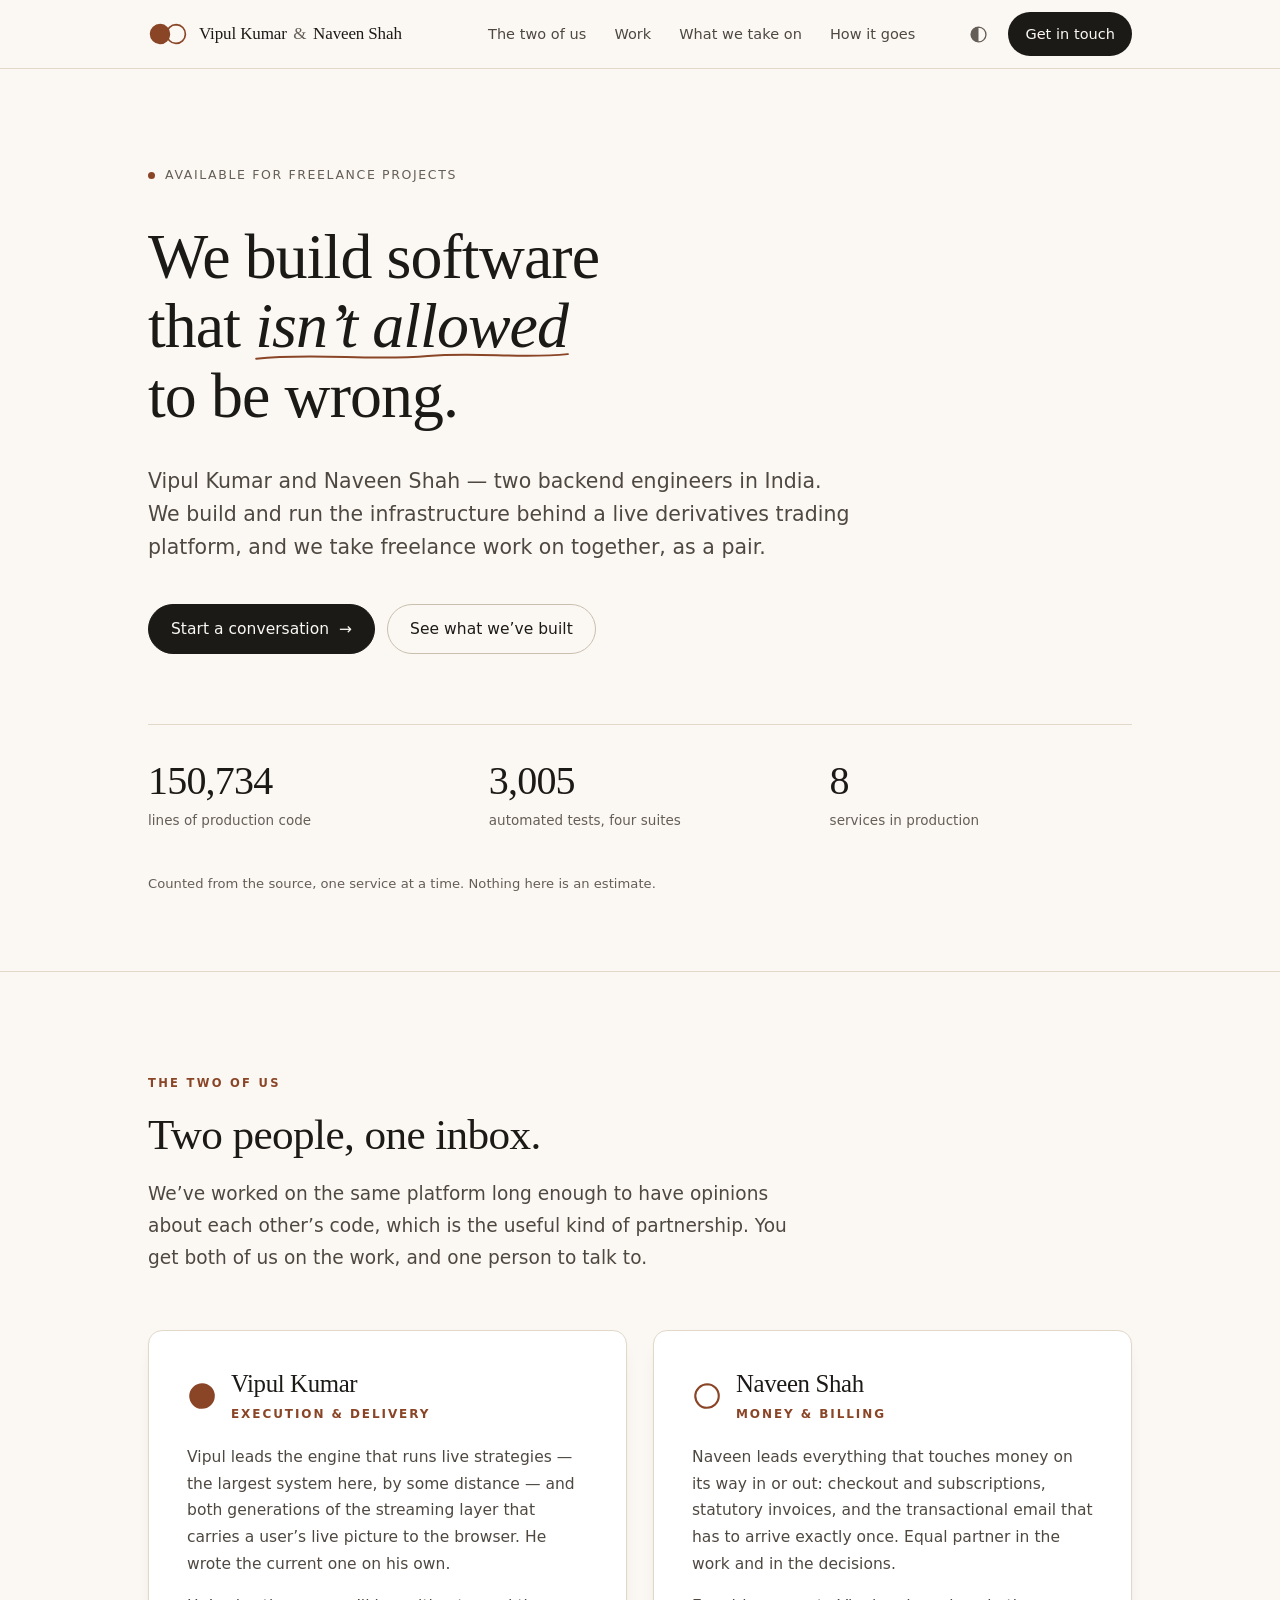
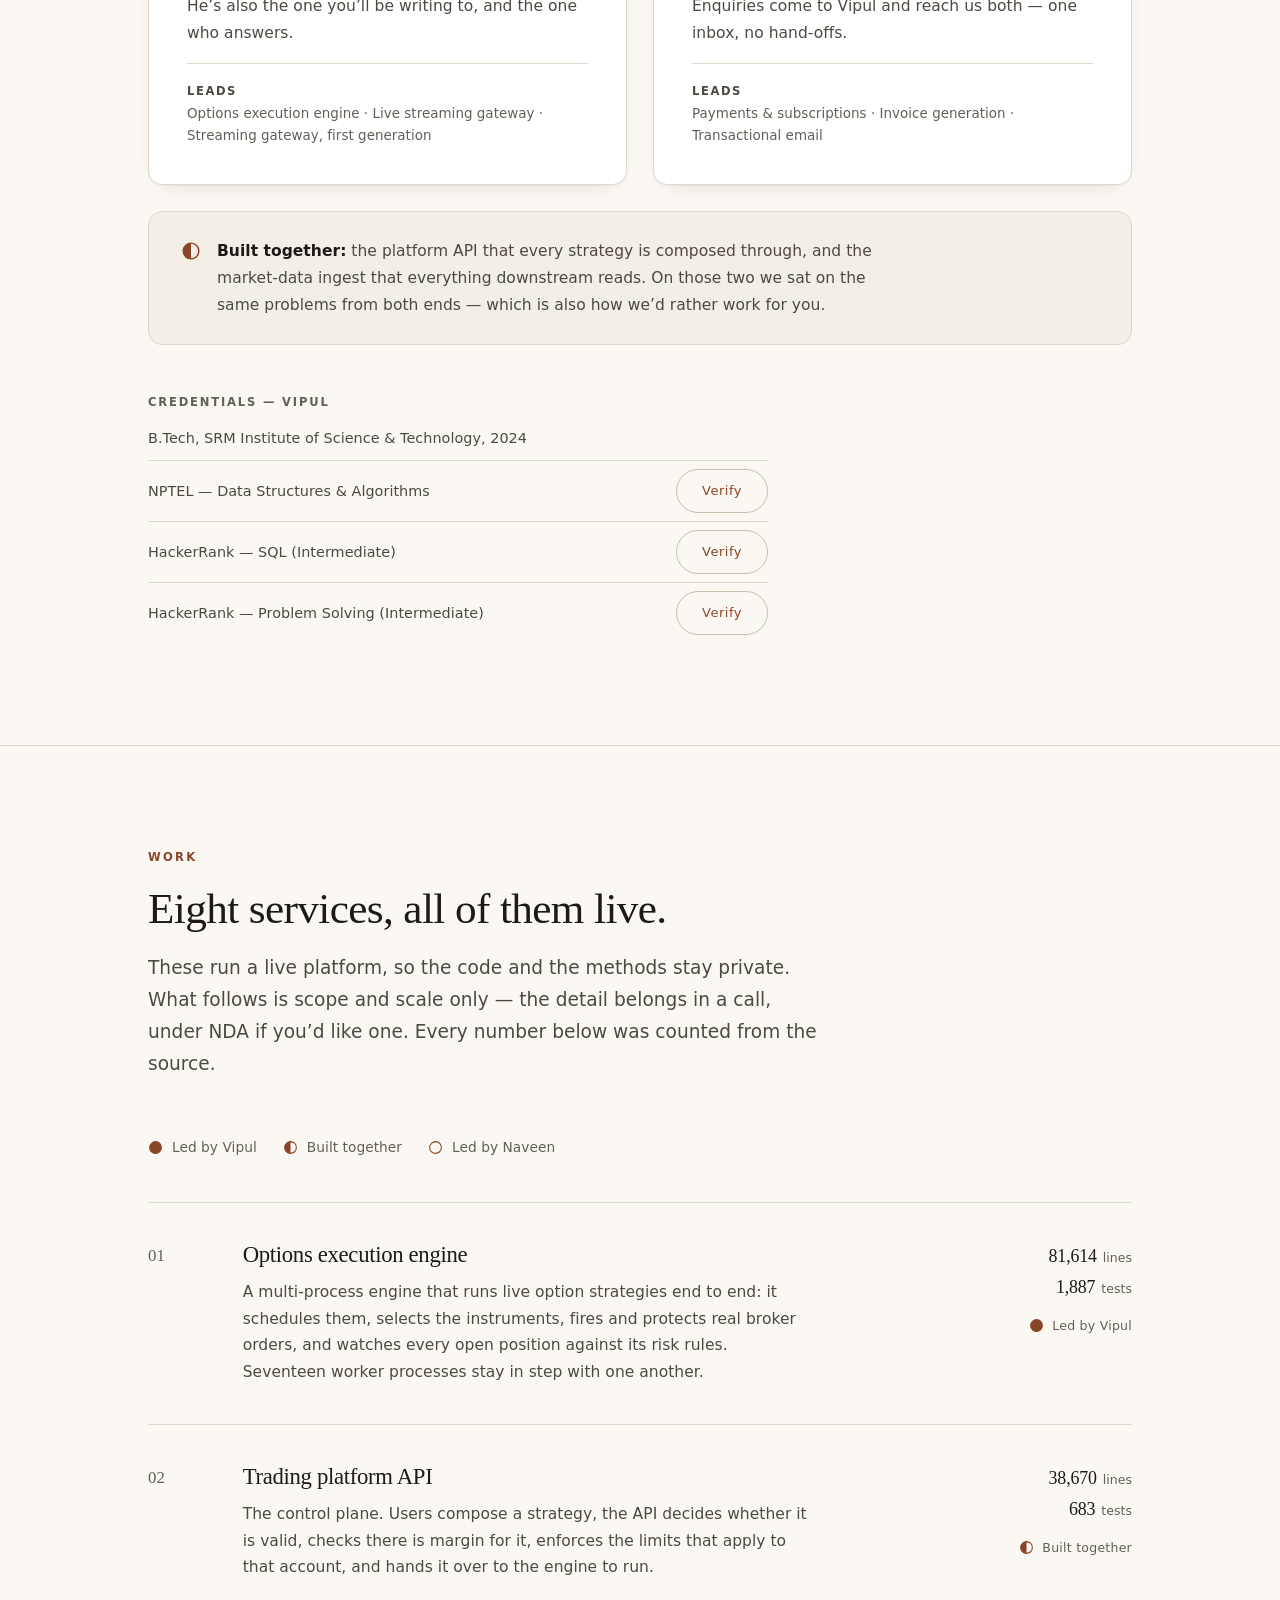
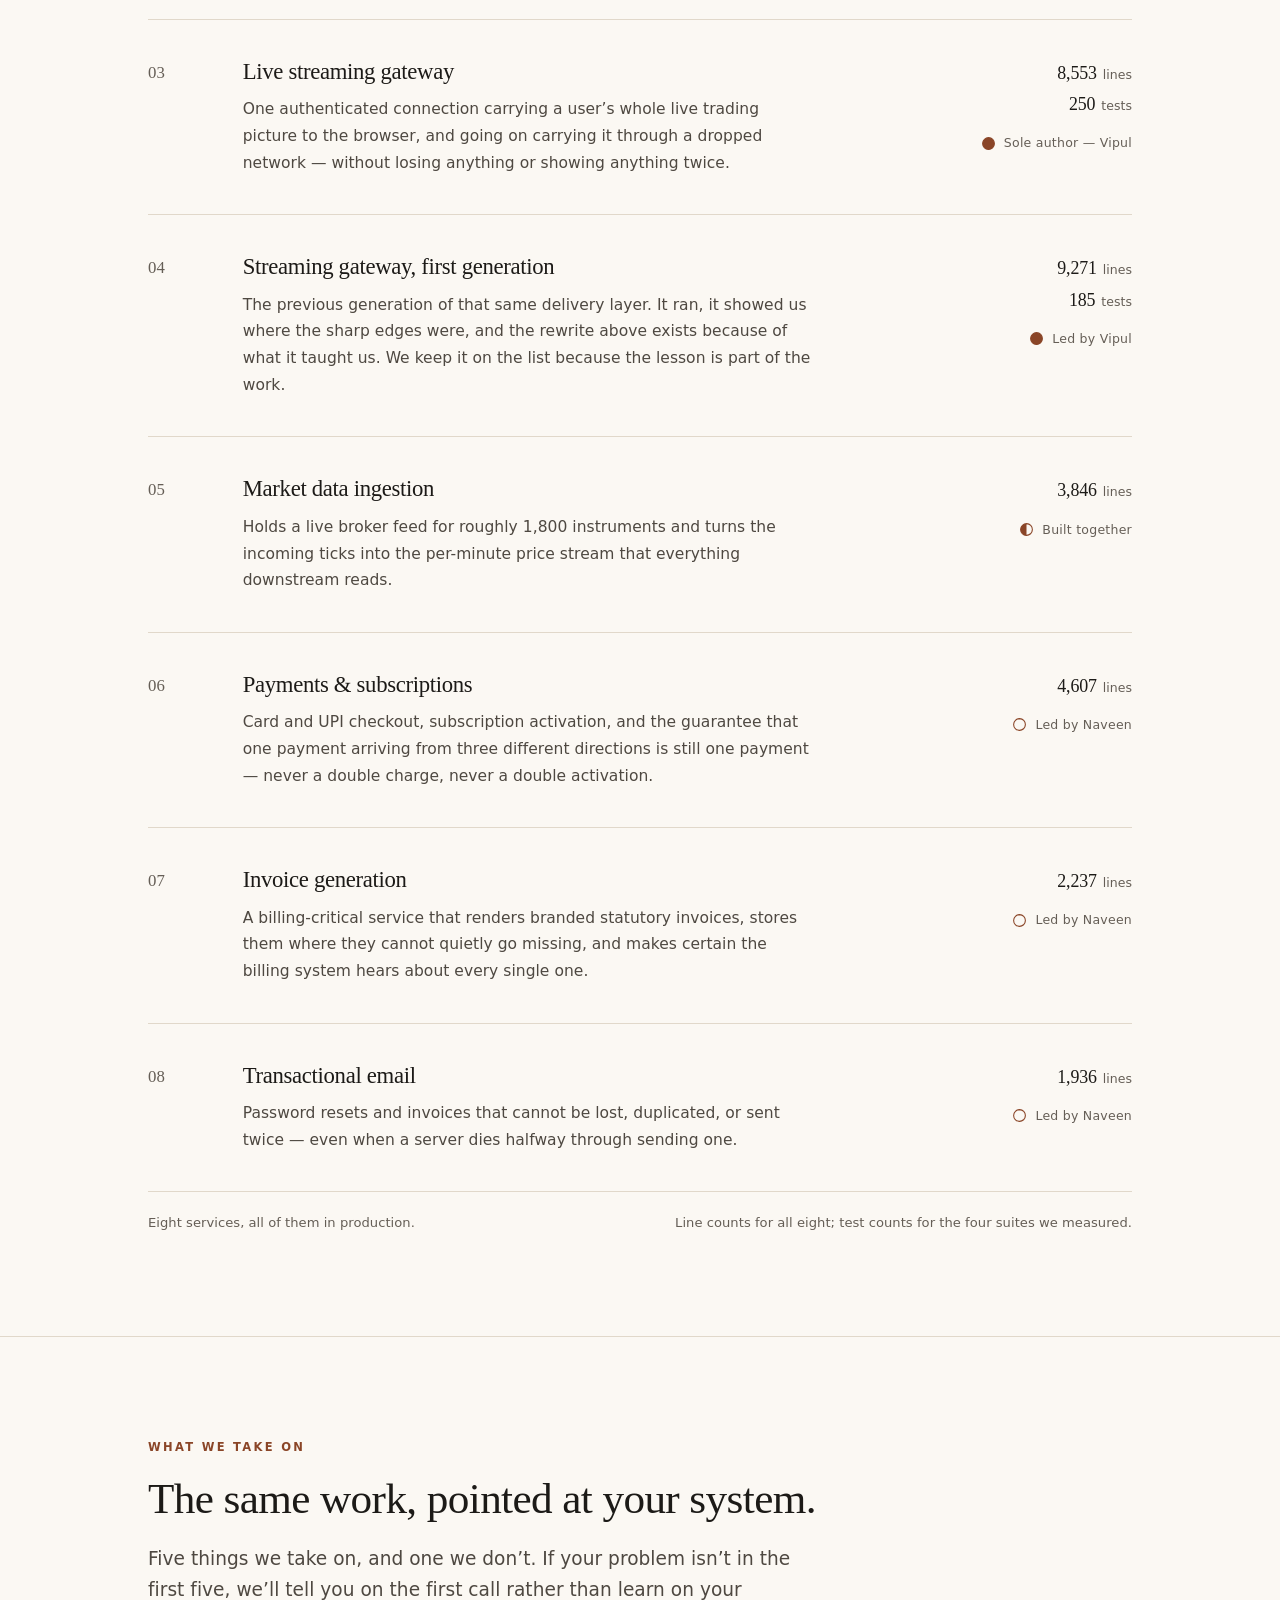
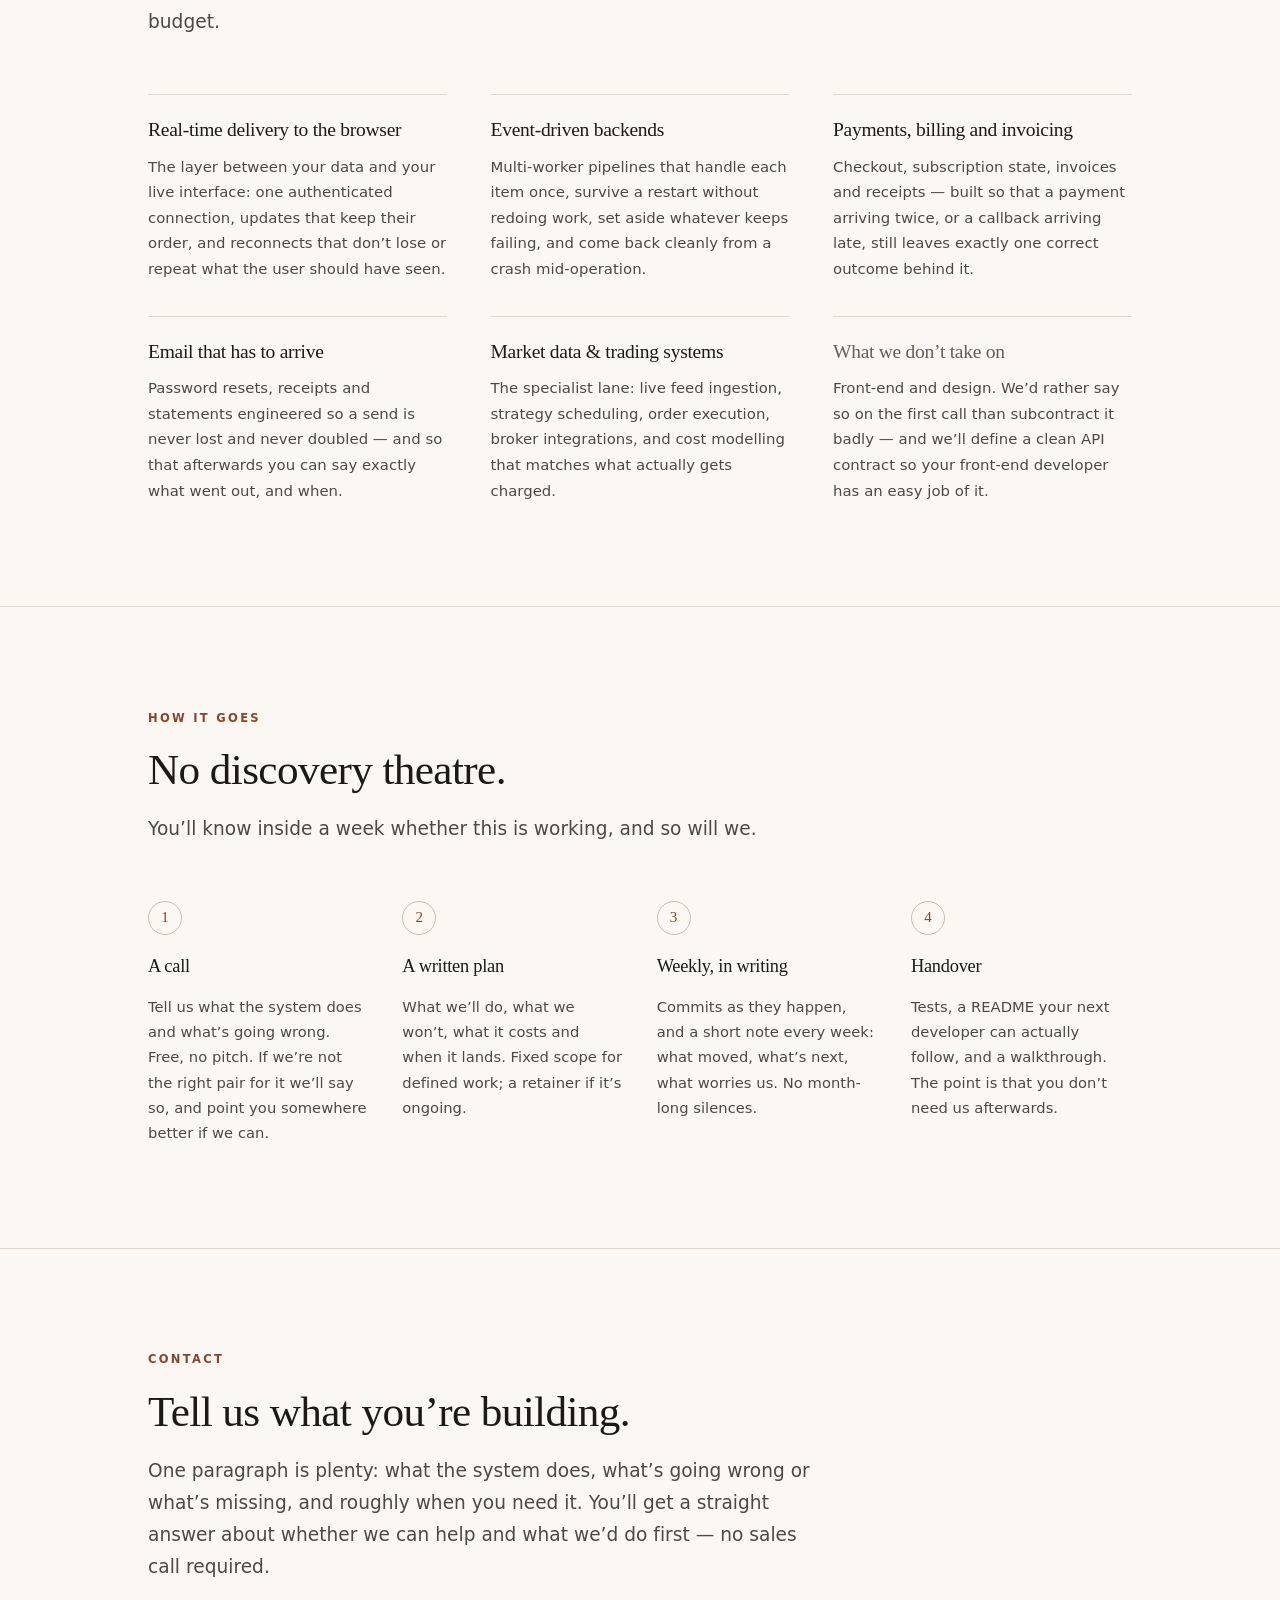
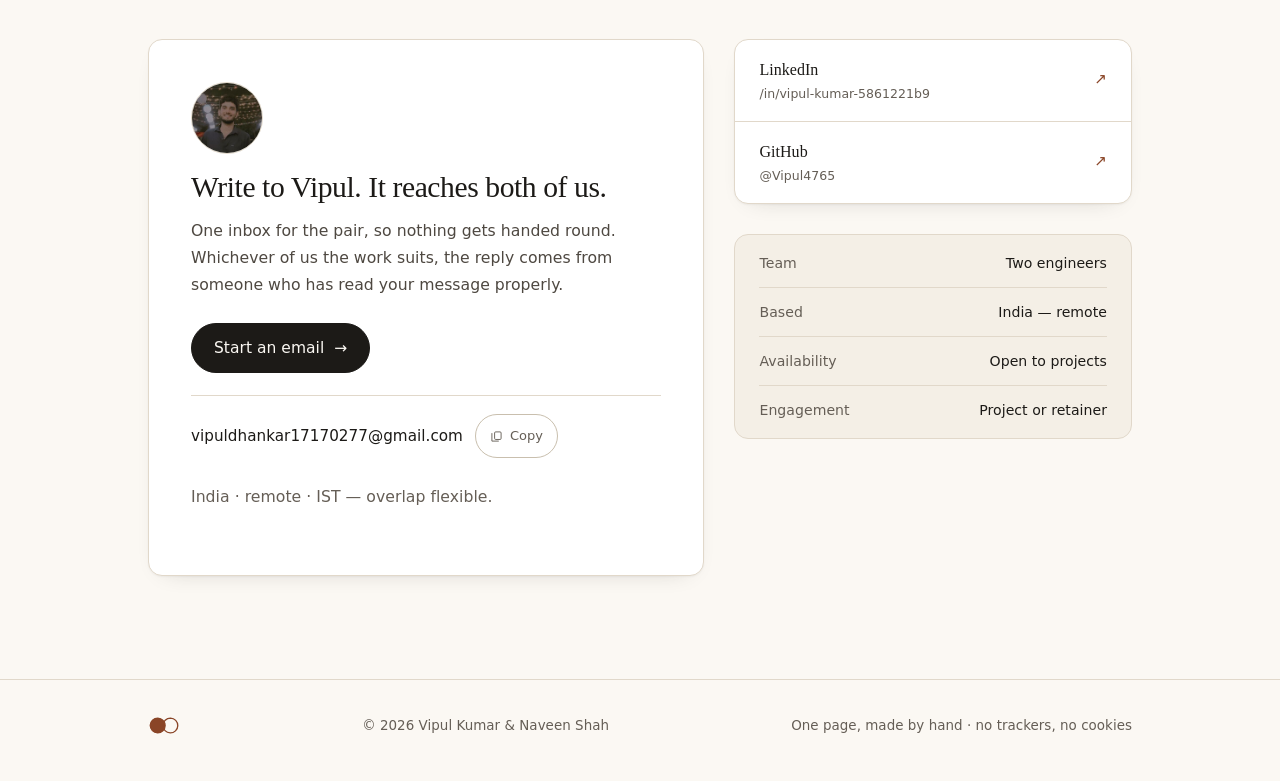
==== commit 49d5f0e2: "Fix the underline, the test total, and restore the photo Three defects found by verification after t" ====
--- a/index.html
+++ b/index.html
@@ -498,6 +498,7 @@
   .js .eyebrow .dot { animation: none !important; }
   .btn .arw, .route__a { transition: none !important; }
 }
+.me{width:72px;height:72px;border-radius:50%;object-fit:cover;border:1px solid var(--rule);margin-bottom:1rem;display:block}
 </style>
 </head>
 <body id="top">
@@ -578,7 +579,7 @@
 
     <h1>
       We build software that
-      <span class="inked">isn&rsquo;t allowed<svg viewBox="0 0 200 8" preserveAspectRatio="none" aria-hidden="true"><path d="M2 5.6C38 2.4 74 6.8 110 4.2 140 2 168 5.6 198 3.2" fill="none" stroke="currentColor" stroke-width="2" stroke-linecap="round" stroke-dasharray="210" vector-effect="non-scaling-stroke"/></svg></span>
+      <span class="inked">isn&rsquo;t allowed<svg viewBox="0 0 200 8" preserveAspectRatio="none" aria-hidden="true"><path d="M2 5.6C38 2.4 74 6.8 110 4.2 140 2 168 5.6 198 3.2" fill="none" stroke="currentColor" stroke-width="2" stroke-linecap="round" vector-effect="non-scaling-stroke"/></svg></span>
       to be wrong.
     </h1>
 
@@ -599,8 +600,8 @@
         <div class="total__k">lines of production code</div>
       </div>
       <div class="total">
-        <div class="total__v num">3,006</div>
-        <div class="total__k">automated tests</div>
+        <div class="total__v num">3,005</div>
+        <div class="total__k">automated tests, four suites</div>
       </div>
       <div class="total">
         <div class="total__v num">8</div>
@@ -947,6 +948,7 @@
 
     <div class="contact rv">
       <div class="contact__main">
+        <img class="me" src="[data-uri]" alt="Vipul Kumar" width="72" height="72" decoding="async">
         <h3>Write to Vipul. It reaches both of us.</h3>
         <p>
           One inbox for the pair, so nothing gets handed round. Whichever of us the work suits,
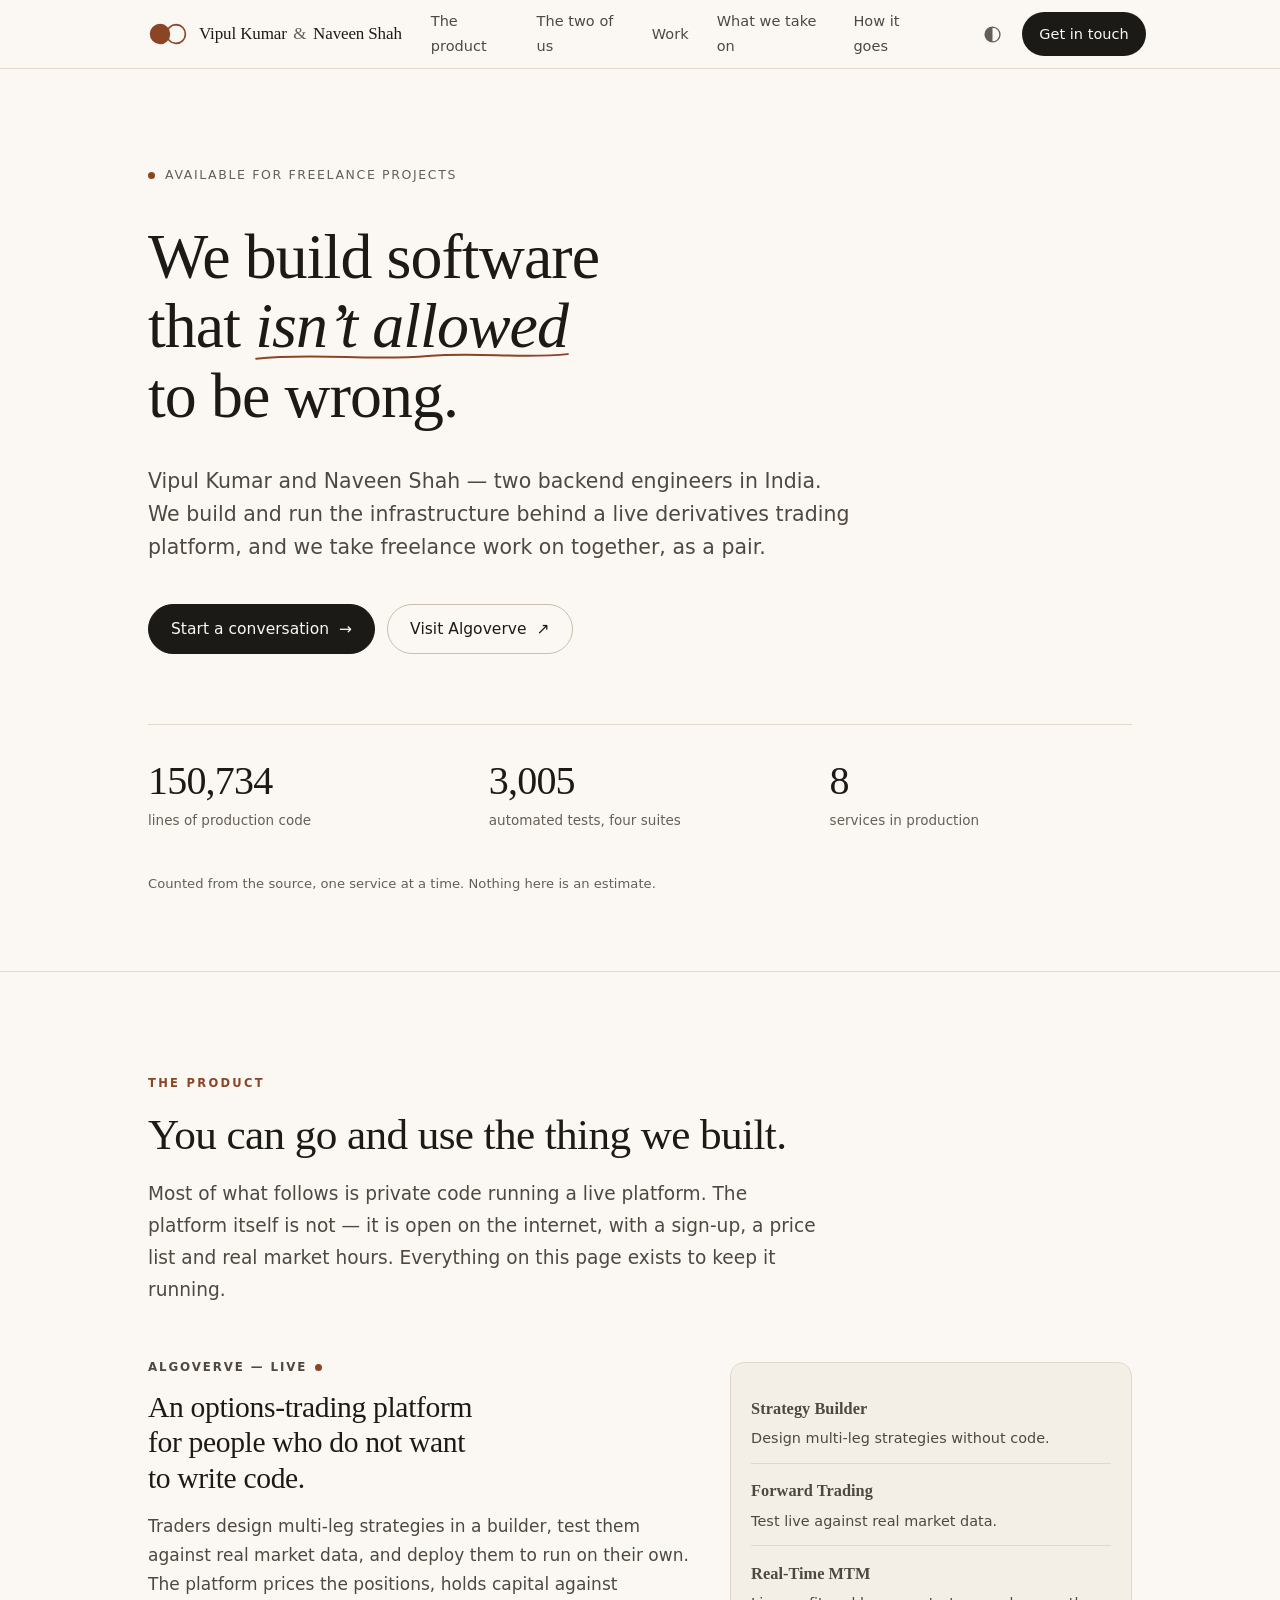
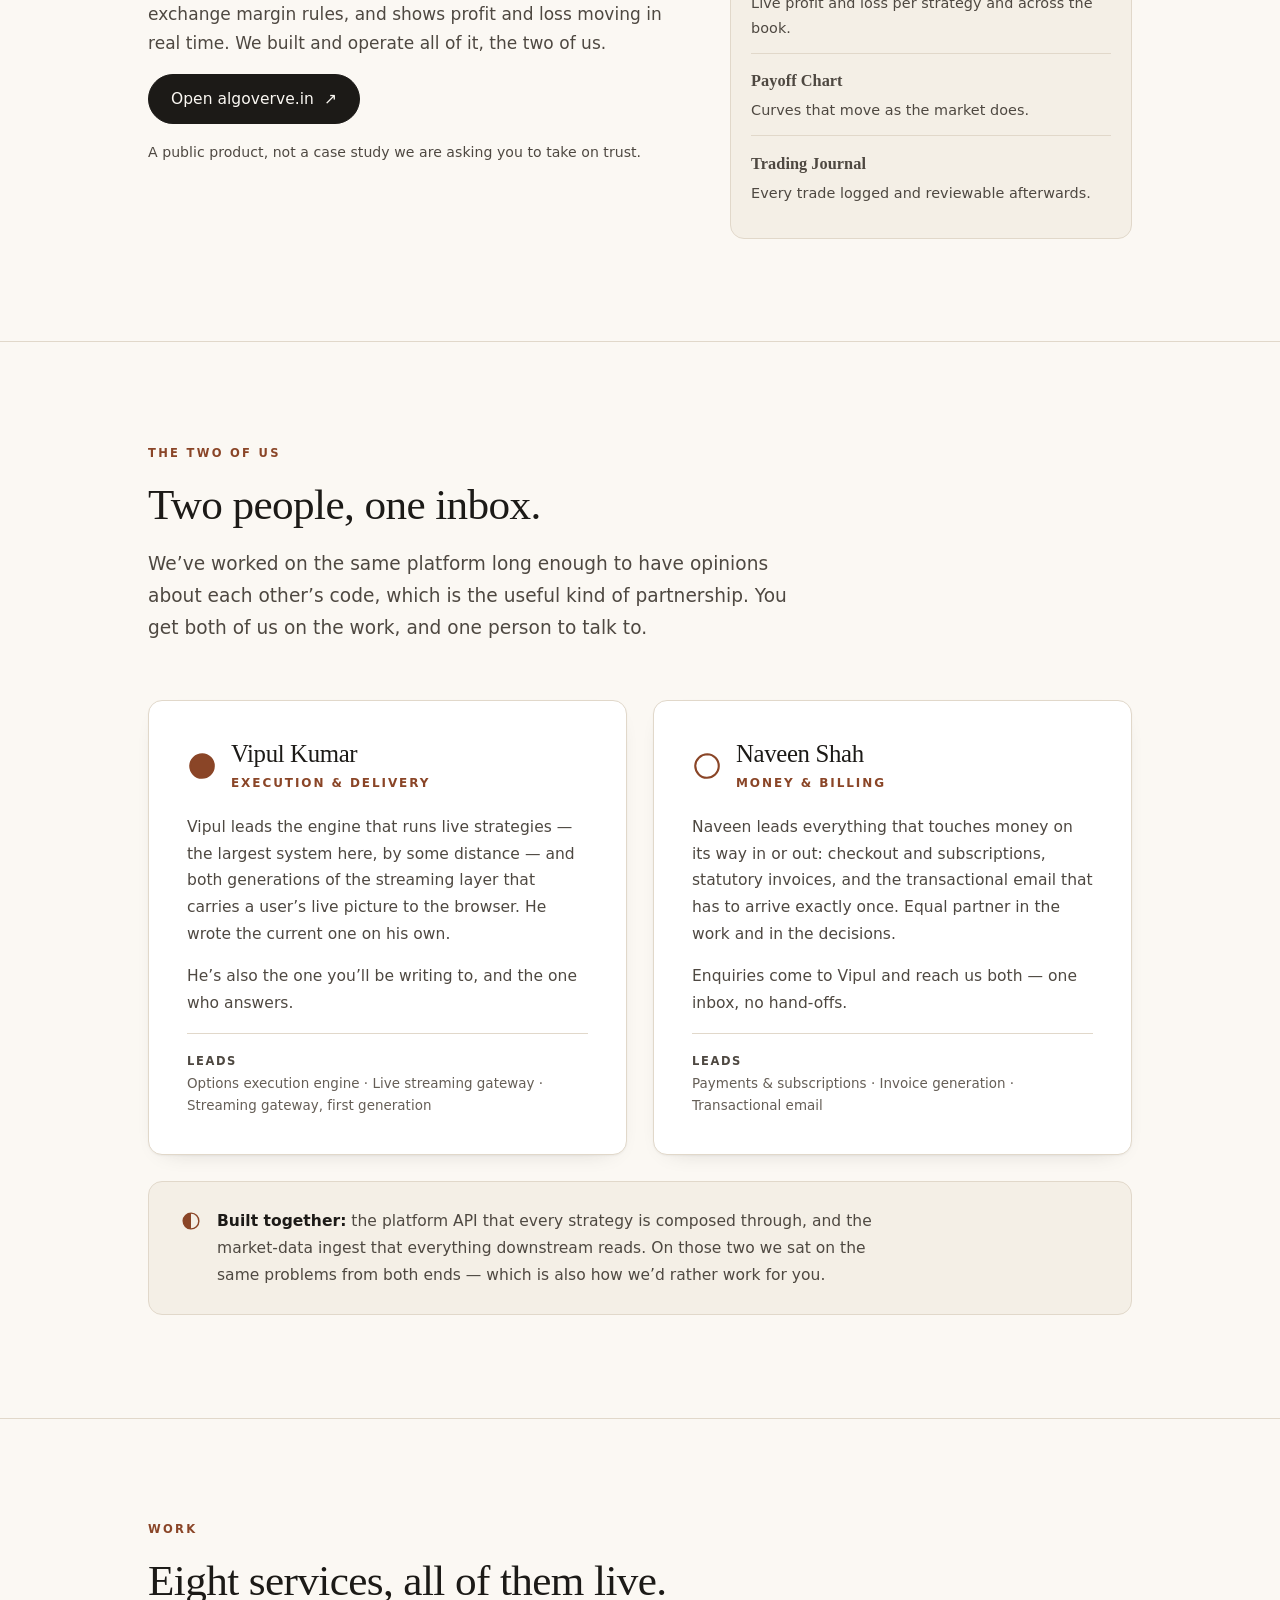
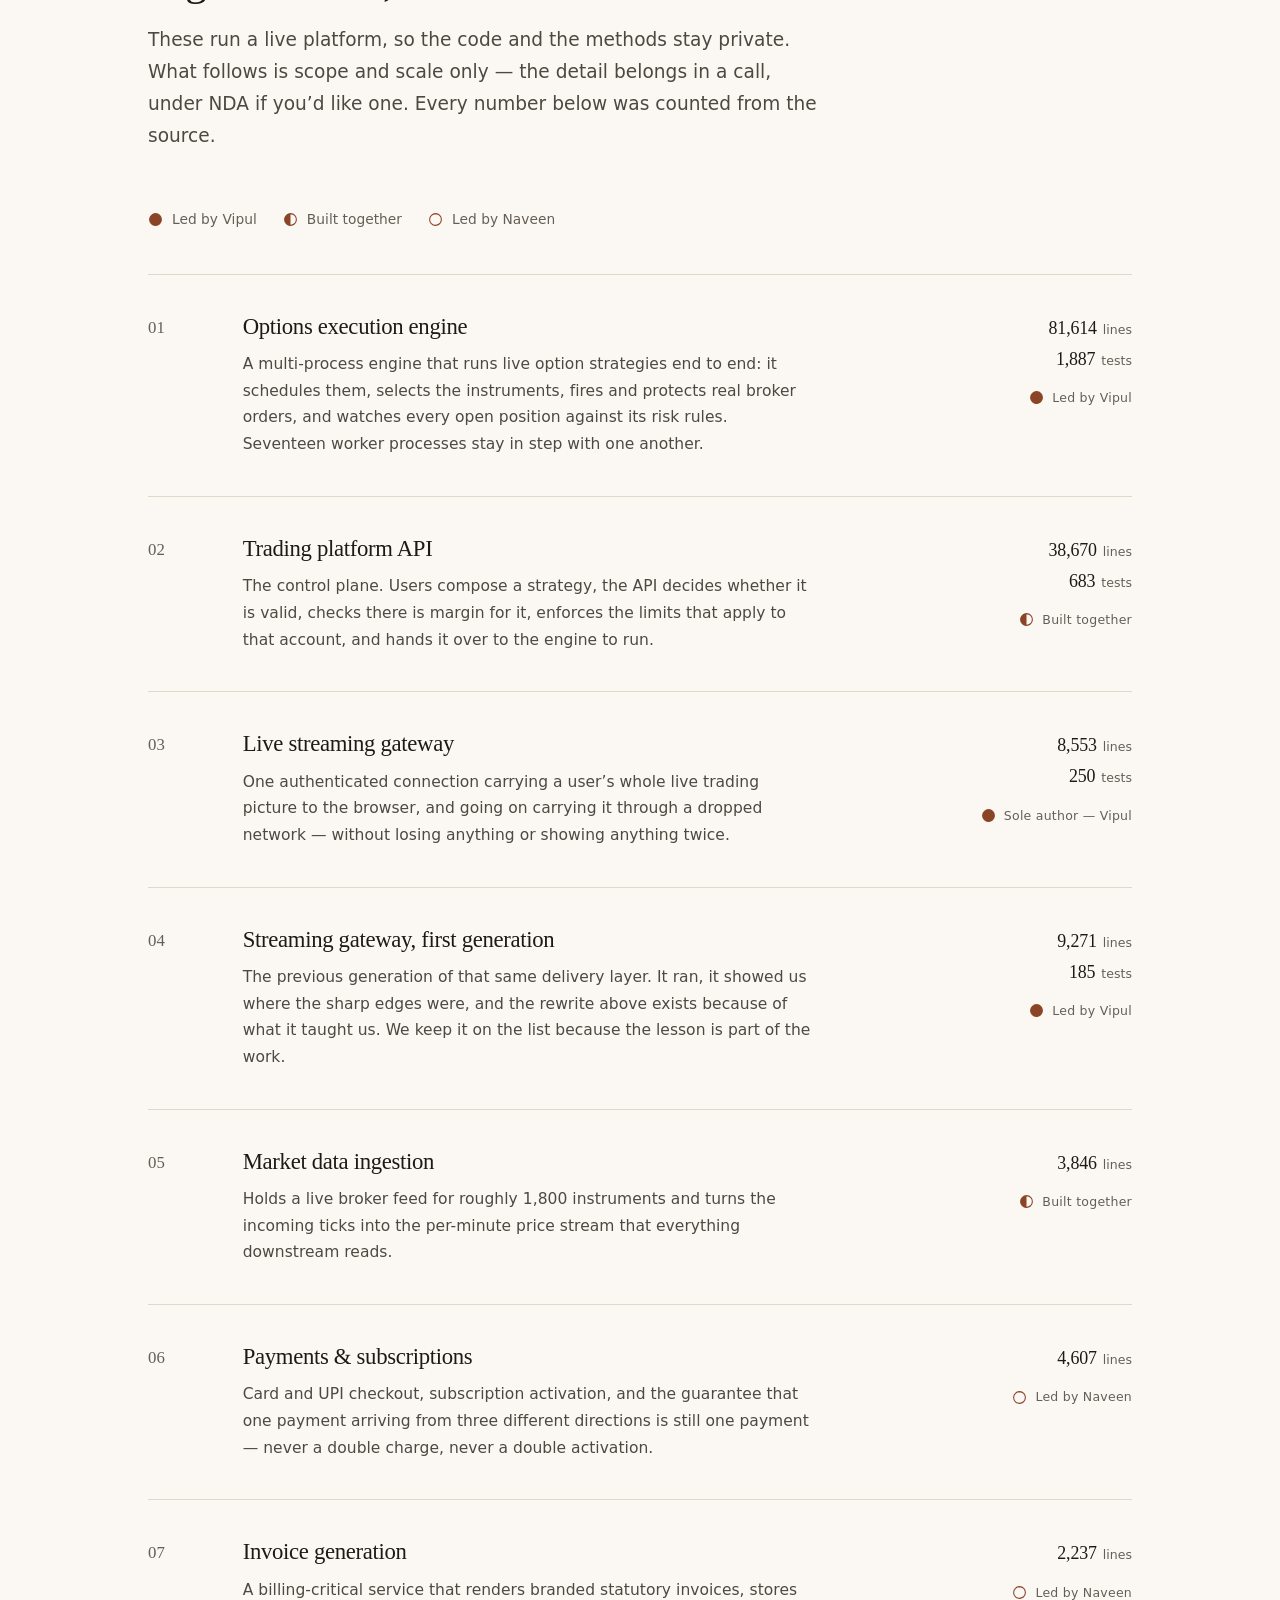
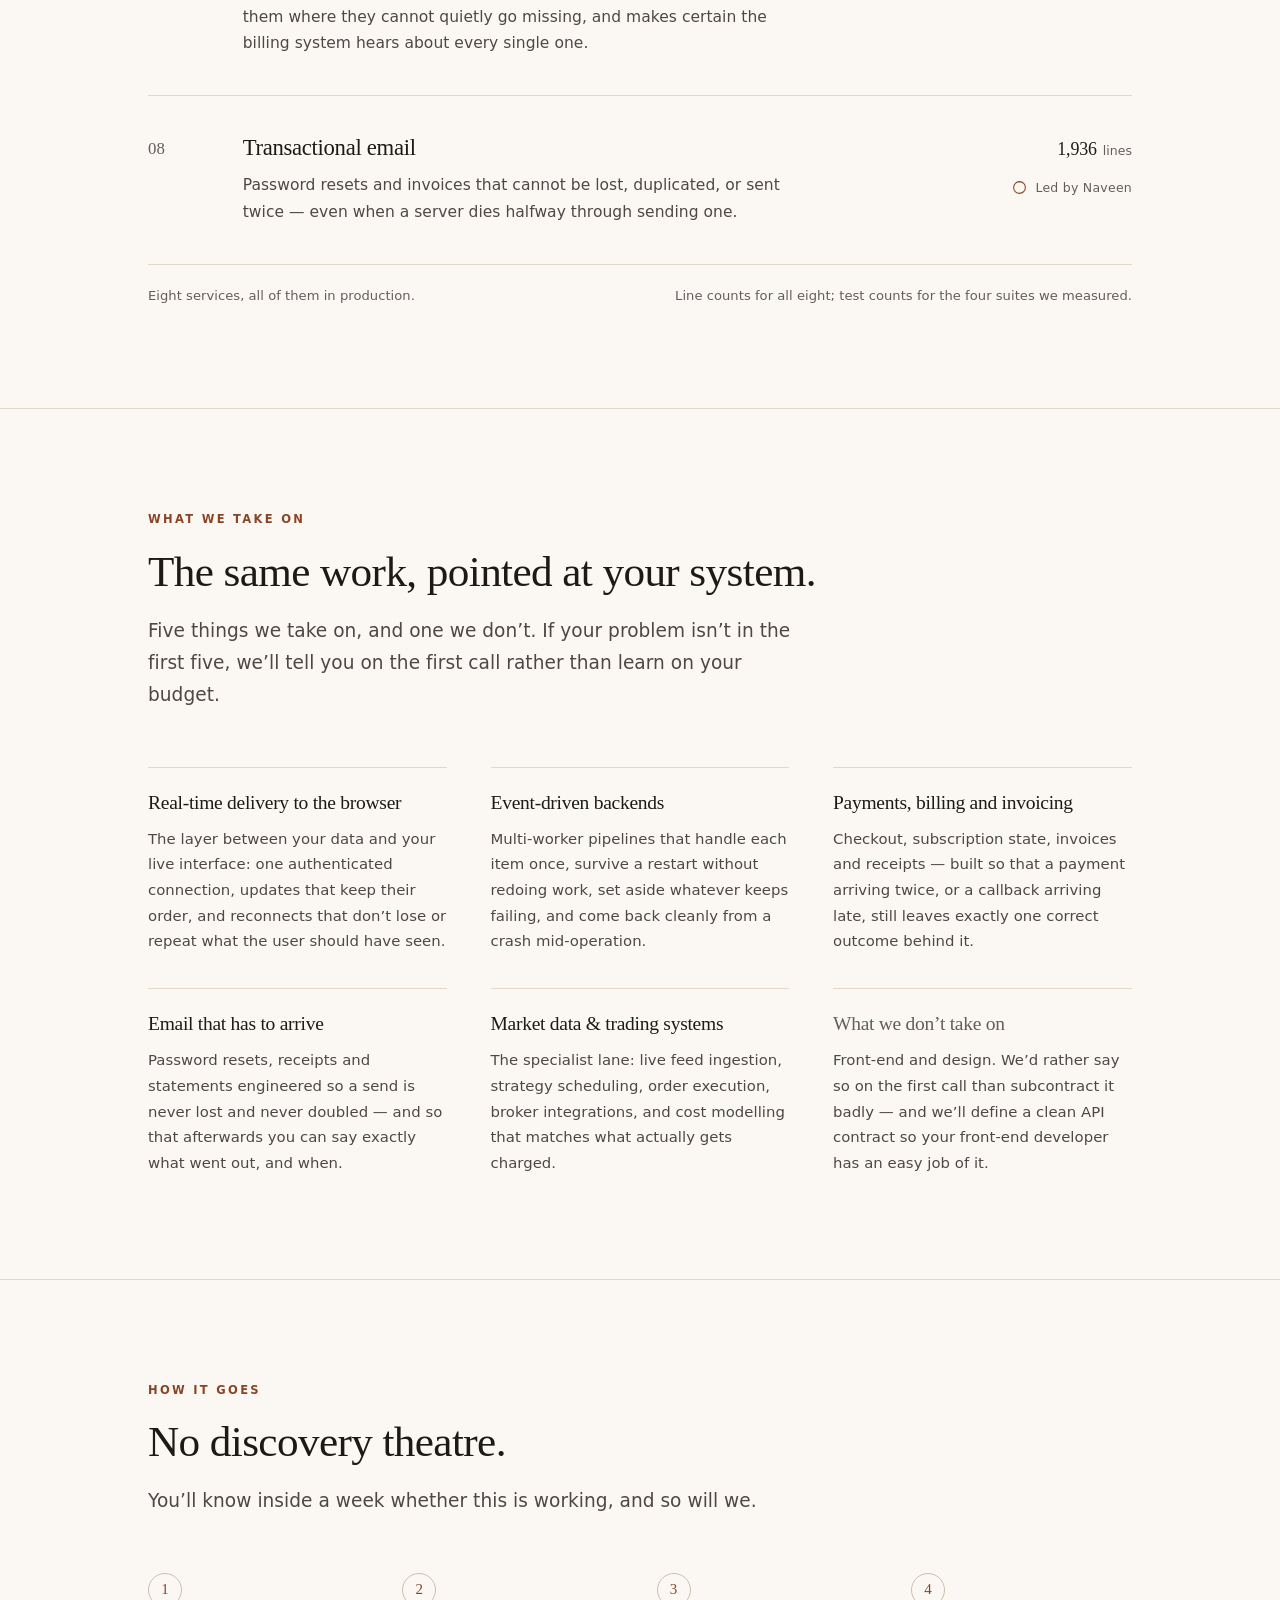
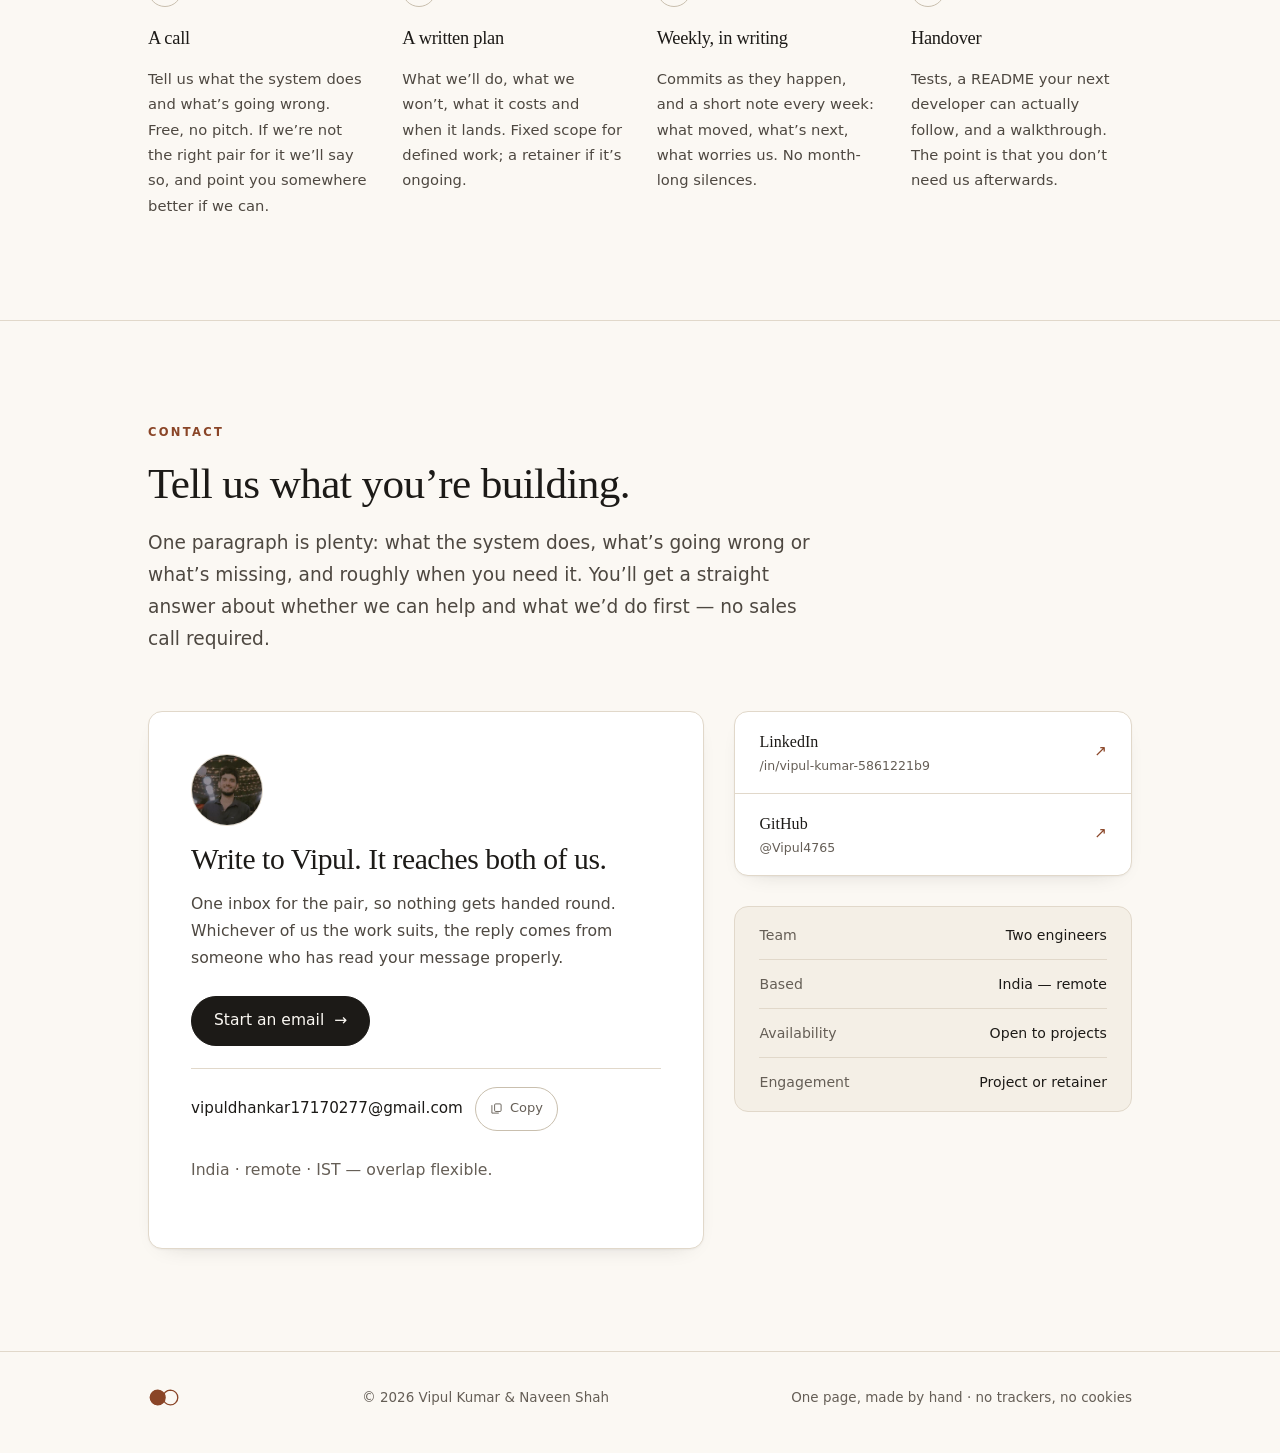
==== commit 2af8011f: "Lead with the live product; drop the certificates Algoverve is public, launched and open on the inte" ====
--- a/index.html
+++ b/index.html
@@ -499,6 +499,22 @@
   .btn .arw, .route__a { transition: none !important; }
 }
 .me{width:72px;height:72px;border-radius:50%;object-fit:cover;border:1px solid var(--rule);margin-bottom:1rem;display:block}
+
+.product{display:grid;gap:clamp(1.5rem,3vw,2.5rem);align-items:start}
+@media(min-width:900px){.product{grid-template-columns:1.15fr .85fr}}
+.product__main{display:flex;flex-direction:column;gap:1rem;align-items:flex-start}
+.product__eyebrow{font:600 .74rem/1 var(--sans);letter-spacing:.16em;text-transform:uppercase;color:var(--accent);display:flex;align-items:center;gap:.5rem}
+.product__eyebrow::after{content:"";width:7px;height:7px;border-radius:50%;background:var(--accent)}
+.product__main h3{font-family:var(--serif);font-size:clamp(1.35rem,2.4vw,1.85rem);line-height:1.2;letter-spacing:-.012em;max-width:22ch}
+.product__main p{color:var(--ink-2);max-width:56ch}
+.product__note{font-size:.88rem;color:var(--muted)}
+.product__f{list-style:none;margin:0;padding:1.25rem;border:1px solid var(--rule);border-radius:14px;background:var(--sunk);display:flex;flex-direction:column;gap:.1rem}
+.product__f li{display:flex;flex-direction:column;gap:.2rem;padding:.75rem 0;border-bottom:1px solid var(--rule)}
+.product__f li:last-child{border-bottom:0}
+.product__f b{font-family:var(--serif);font-weight:600;font-size:1.02rem}
+.product__f span{font-size:.9rem;color:var(--ink-2)}
+.ilink{color:inherit;text-decoration:underline;text-decoration-color:var(--accent);text-underline-offset:3px;text-decoration-thickness:1.5px}
+.ilink:hover{color:var(--accent)}
 </style>
 </head>
 <body id="top">
@@ -535,6 +551,7 @@
     </a>
 
     <div class="nav__links">
+      <a href="#product">The product</a>
       <a href="#team">The two of us</a>
       <a href="#work">Work</a>
       <a href="#services">What we take on</a>
@@ -591,7 +608,7 @@
 
     <div class="hero__cta">
       <a class="btn btn--solid" href="#contact">Start a conversation <span class="arw" aria-hidden="true">&rarr;</span></a>
-      <a class="btn" href="#work">See what we&rsquo;ve built</a>
+      <a class="btn" href="https://algoverve.in/" target="_blank" rel="noopener">Visit Algoverve <span class="arw" aria-hidden="true">&#8599;</span></a>
     </div>
 
     <div class="totals">
@@ -613,6 +630,47 @@
 </header>
 
 <!-- ══════════════════════════════ THE TWO OF US ══════════════════════════════ -->
+<section class="sec sec--rule" id="product">
+  <div class="wrap">
+    <div class="shead rv">
+      <span class="label">The product</span>
+      <h2>You can go and use the thing we built.</h2>
+      <p class="lede">
+        Most of what follows is private code running a live platform. The platform itself
+        is not — it is open on the internet, with a sign-up, a price list and real market
+        hours. Everything on this page exists to keep it running.
+      </p>
+    </div>
+
+    <div class="product rv">
+      <div class="product__main">
+        <p class="product__eyebrow">Algoverve &mdash; live</p>
+        <h3>An options-trading platform for people who do not want to write code.</h3>
+        <p>
+          Traders design multi-leg strategies in a builder, test them against real market
+          data, and deploy them to run on their own. The platform prices the positions,
+          holds capital against exchange margin rules, and shows profit and loss moving in
+          real time. We built and operate all of it, the two of us.
+        </p>
+        <a class="btn btn--solid" href="https://algoverve.in/" target="_blank" rel="noopener">
+          Open algoverve.in <span class="arw" aria-hidden="true">&#8599;</span>
+        </a>
+        <p class="product__note">
+          A public product, not a case study we are asking you to take on trust.
+        </p>
+      </div>
+
+      <ul class="product__f">
+        <li><b>Strategy Builder</b><span>Design multi-leg strategies without code.</span></li>
+        <li><b>Forward Trading</b><span>Test live against real market data.</span></li>
+        <li><b>Real-Time MTM</b><span>Live profit and loss per strategy and across the book.</span></li>
+        <li><b>Payoff Chart</b><span>Curves that move as the market does.</span></li>
+        <li><b>Trading Journal</b><span>Every trade logged and reviewable afterwards.</span></li>
+      </ul>
+    </div>
+  </div>
+</section>
+
 <section class="sec sec--rule" id="team">
   <div class="wrap">
     <div class="shead rv">
@@ -678,23 +736,6 @@
         market-data ingest that everything downstream reads. On those two we sat on the same
         problems from both ends — which is also how we&rsquo;d rather work for you.
       </p>
-    </div>
-
-    <div class="creds rv">
-      <p class="creds__h">Credentials — Vipul</p>
-      <div class="cred"><span>B.Tech, SRM Institute of Science &amp; Technology, 2024</span></div>
-      <div class="cred">
-        <span>NPTEL — Data Structures &amp; Algorithms</span>
-        <a href="https://drive.google.com/file/d/1m7J5pY9VGkKaS6RUgXlBg-MbEjPPlrCN/view" target="_blank" rel="noopener">Verify</a>
-      </div>
-      <div class="cred">
-        <span>HackerRank — SQL (Intermediate)</span>
-        <a href="https://www.hackerrank.com/certificates/7781b740714d" target="_blank" rel="noopener">Verify</a>
-      </div>
-      <div class="cred">
-        <span>HackerRank — Problem Solving (Intermediate)</span>
-        <a href="https://www.hackerrank.com/certificates/bb46e0b2d12d" target="_blank" rel="noopener">Verify</a>
-      </div>
     </div>
   </div>
 </section>
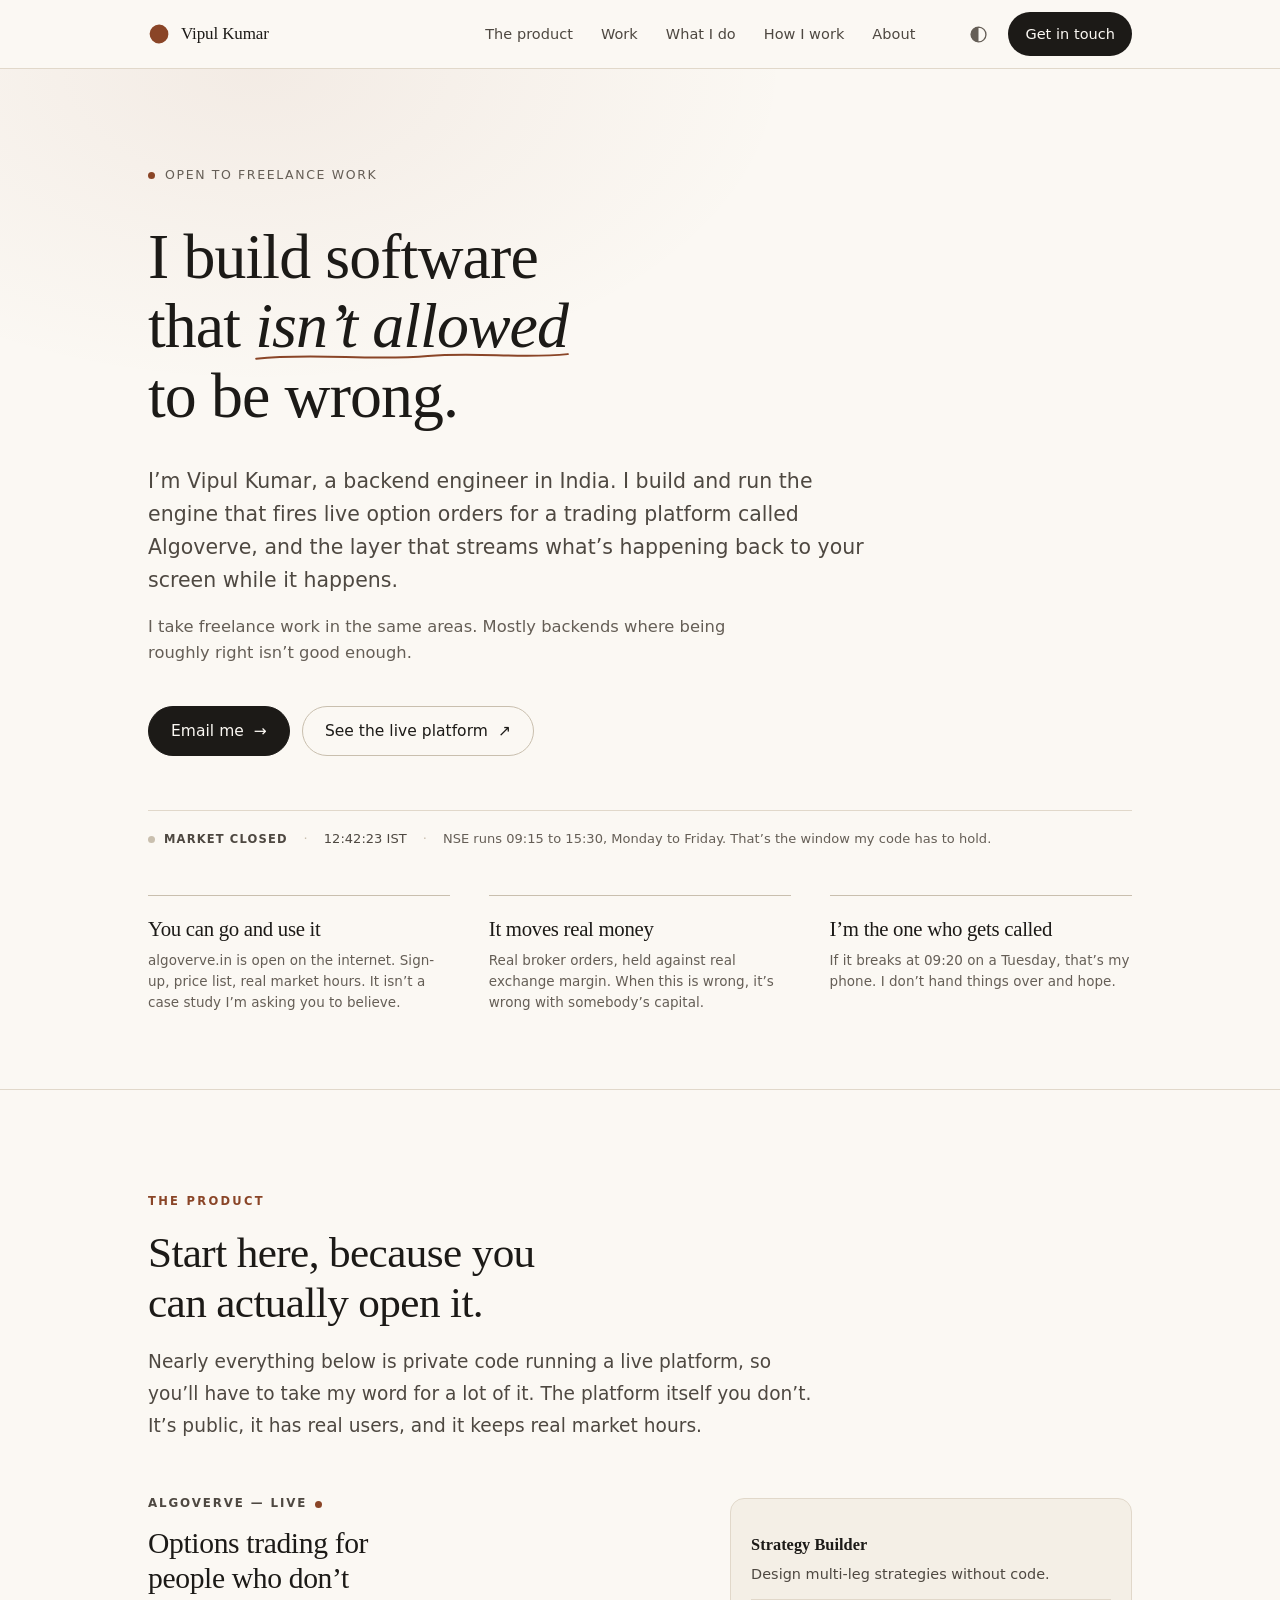
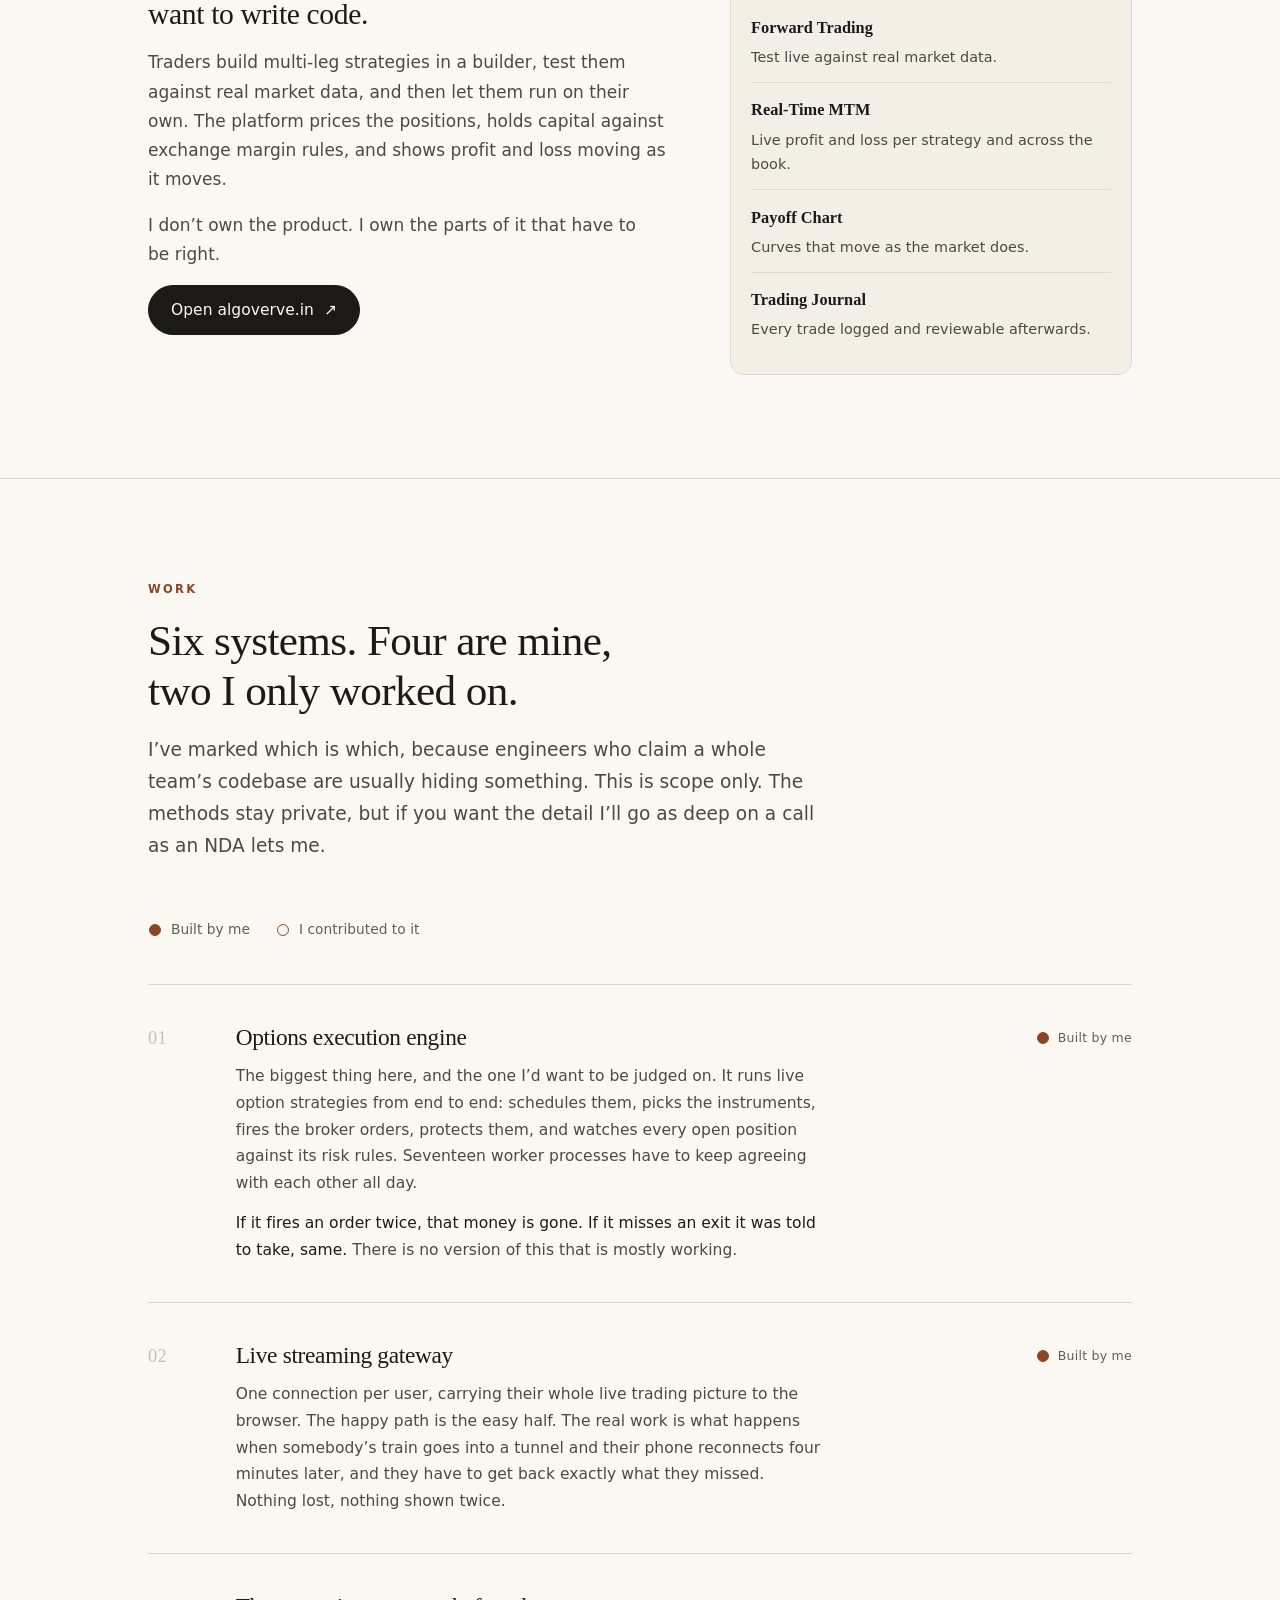
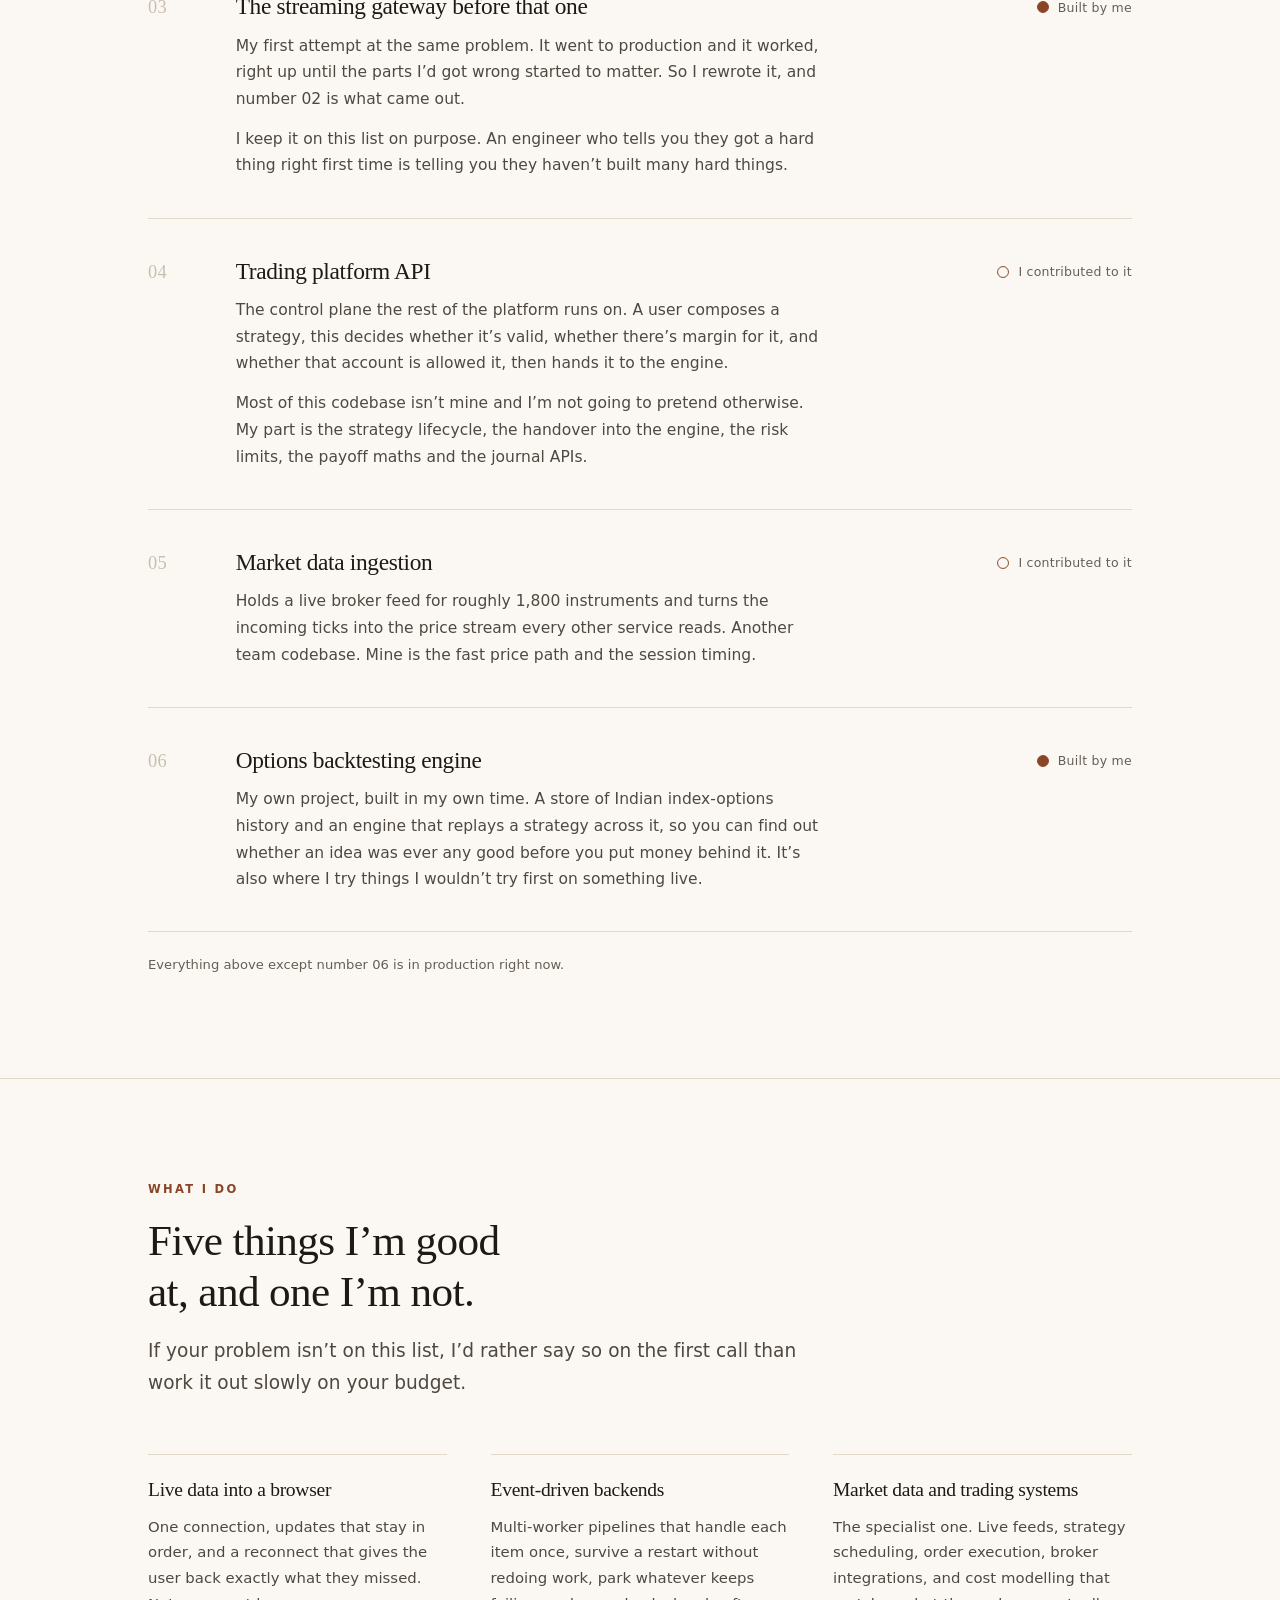
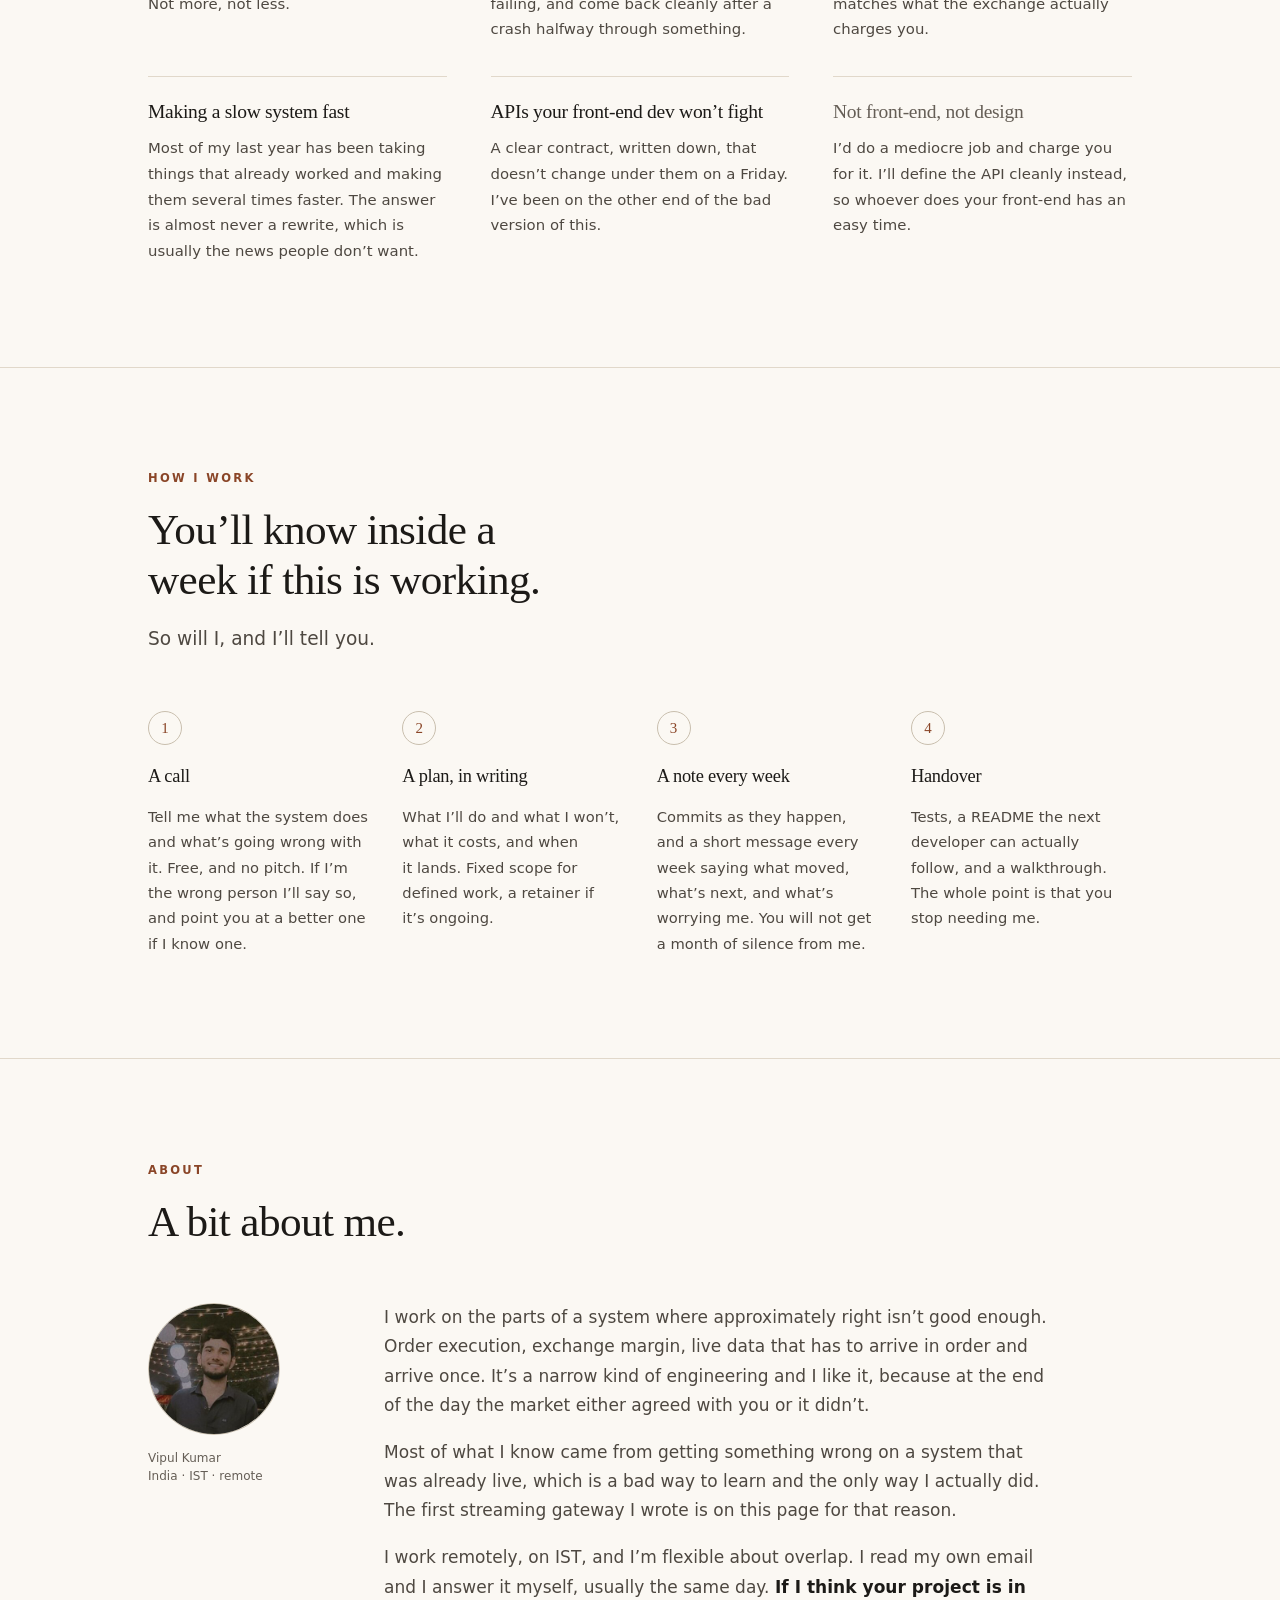
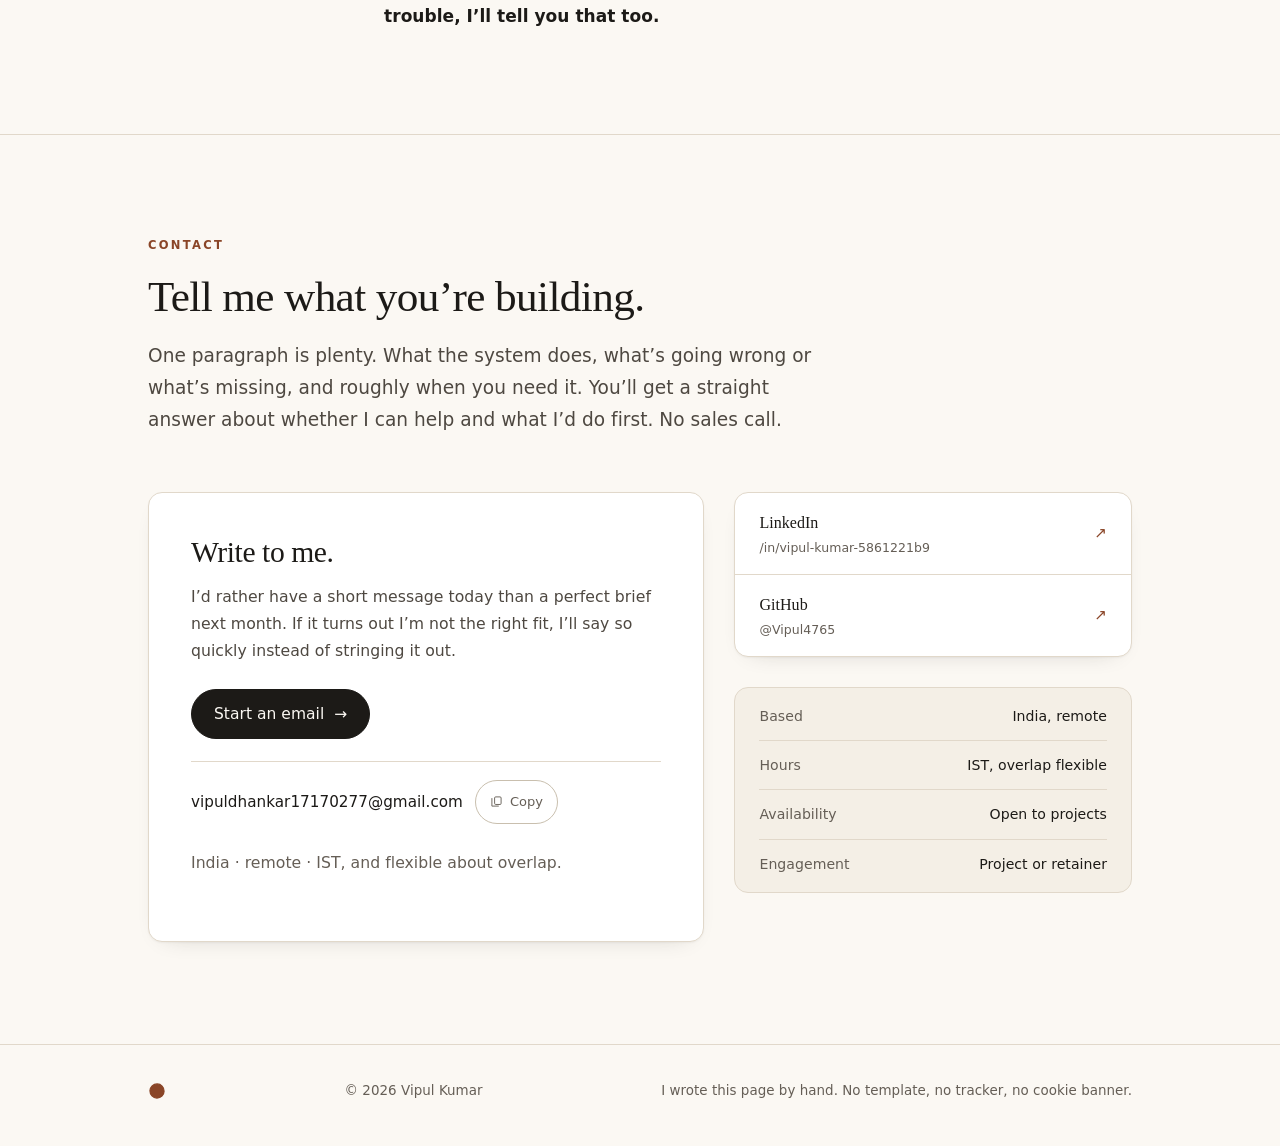
==== commit 22659d69: "Rebuild as a solo site, in a human voice Merge the two-person site into one under Vipul's name.  Att" ====
--- a/index.html
+++ b/index.html
@@ -3,16 +3,52 @@
 <head>
 <meta charset="utf-8">
 <meta name="viewport" content="width=device-width, initial-scale=1">
-<title>Vipul Kumar &amp; Naveen Shah — Backend engineers, India</title>
-<meta name="description" content="Two backend engineers in India who build and run the infrastructure behind a live derivatives trading platform. Available for freelance projects, as a pair.">
-<meta name="author" content="Vipul Kumar and Naveen Shah">
+<title>Vipul Kumar — Backend engineer, India</title>
+<meta name="description" content="I'm a backend engineer in India. I build and run the order-execution engine and the live streaming layer behind a working options trading platform. Available for freelance work.">
+<meta name="author" content="Vipul Kumar">
 <meta name="color-scheme" content="light dark">
 <meta name="theme-color" content="#FBF8F3" media="(prefers-color-scheme: light)">
 <meta name="theme-color" content="#191714" media="(prefers-color-scheme: dark)">
+<link rel="canonical" href="https://vipul4765.github.io/">
+
 <meta property="og:type" content="website">
-<meta property="og:title" content="Vipul Kumar &amp; Naveen Shah — Backend engineers">
-<meta property="og:description" content="Two engineers who build and run the infrastructure behind a live derivatives trading platform. Freelance work, taken on as a pair.">
-<link rel="icon" href="data:image/svg+xml,<svg xmlns='http://www.w3.org/2000/svg' viewBox='0 0 40 24'><circle cx='13' cy='12' r='9' fill='%238A4527'/><circle cx='27' cy='12' r='8' fill='none' stroke='%238A4527' stroke-width='2.4'/></svg>">
+<meta property="og:url" content="https://vipul4765.github.io/">
+<meta property="og:site_name" content="Vipul Kumar">
+<meta property="og:title" content="I build software that isn’t allowed to be wrong.">
+<meta property="og:description" content="Backend engineer in India. Order execution and live streaming for a working options trading platform. Available for freelance work.">
+<meta property="og:image" content="https://vipul4765.github.io/og.png">
+<meta property="og:image:width" content="1200">
+<meta property="og:image:height" content="630">
+<meta property="og:image:alt" content="Vipul Kumar — backend engineer, India.">
+<meta name="twitter:card" content="summary_large_image">
+<meta name="twitter:title" content="I build software that isn’t allowed to be wrong.">
+<meta name="twitter:description" content="Backend engineer in India. Order execution and live streaming for a working options trading platform.">
+<meta name="twitter:image" content="https://vipul4765.github.io/og.png">
+
+<link rel="icon" href="data:image/svg+xml,<svg xmlns='http://www.w3.org/2000/svg' viewBox='0 0 24 24'><circle cx='12' cy='12' r='9' fill='%238A4527'/></svg>">
+
+<script type="application/ld+json">
+{
+  "@context": "https://schema.org",
+  "@type": "Person",
+  "name": "Vipul Kumar",
+  "jobTitle": "Backend engineer",
+  "url": "https://vipul4765.github.io/",
+  "email": "mailto:vipuldhankar17170277@gmail.com",
+  "sameAs": [
+    "https://github.com/Vipul4765",
+    "https://www.linkedin.com/in/vipul-kumar-5861221b9/"
+  ],
+  "knowsAbout": [
+    "Order execution systems",
+    "Real-time data delivery",
+    "Event-driven backends",
+    "Market data and trading systems",
+    "Backend performance work"
+  ],
+  "address": { "@type": "PostalAddress", "addressCountry": "IN" }
+}
+</script>
 
 <script>
 /* Runs before first paint.
@@ -24,7 +60,7 @@
 (function () {
   var d = document.documentElement;
   try {
-    var t = localStorage.getItem('vn-theme');
+    var t = localStorage.getItem('vk-theme');
     if (t === 'light' || t === 'dark') d.setAttribute('data-theme', t);
   } catch (e) {}
   d.className += ' js';
@@ -53,8 +89,8 @@
        muted   7.02    6.44    7.35   ← worst text pair, 6.44:1
        accent  8.79    8.07    9.20
        ink on paper-ground buttons 15.49 · paper on accent 8.79
-   The maker's marks are meaningful graphics and are drawn in accent: 6.69:1
-   light, 8.79:1 dark — both clear of the 3:1 floor for non-text.
+   The marks are meaningful graphics and are drawn in accent: 6.69:1 light,
+   8.79:1 dark — both clear of the 3:1 floor for non-text.
    Never put ink on accent (2.45:1); accent grounds always carry paper.
    ══════════════════════════════════════════════════════════════════════════ */
 :root {
@@ -69,6 +105,8 @@
   --rule:   #E1D8CA;
   --rule-2: #C9BFAE;
   --shadow: 0 1px 2px rgba(28,26,23,.04), 0 8px 24px -18px rgba(28,26,23,.30);
+  --hi:     rgba(255,255,255,.9);
+  --glow:   rgba(138,69,39,.07);
   --mark-w: 1.7;
 }
 @media (prefers-color-scheme: dark) {
@@ -84,6 +122,8 @@
     --rule:   #35302A;
     --rule-2: #514A40;
     --shadow: 0 1px 2px rgba(0,0,0,.30), 0 10px 30px -20px rgba(0,0,0,.75);
+    --hi:     rgba(255,255,255,.045);
+    --glow:   rgba(232,168,124,.075);
     --mark-w: 1.5;
   }
 }
@@ -95,6 +135,8 @@
   --ink:#1C1A17; --ink-2:#4E4841; --muted:#655E56; --accent:#8A4527;
   --rule:#E1D8CA; --rule-2:#C9BFAE;
   --shadow: 0 1px 2px rgba(28,26,23,.04), 0 8px 24px -18px rgba(28,26,23,.30);
+  --hi: rgba(255,255,255,.9);
+  --glow: rgba(138,69,39,.07);
   --mark-w: 1.7;
 }
 :root[data-theme="dark"] {
@@ -103,6 +145,8 @@
   --ink:#F3EEE6; --ink-2:#C6BEB2; --muted:#AAA195; --accent:#E8A87C;
   --rule:#35302A; --rule-2:#514A40;
   --shadow: 0 1px 2px rgba(0,0,0,.30), 0 10px 30px -20px rgba(0,0,0,.75);
+  --hi: rgba(255,255,255,.045);
+  --glow: rgba(232,168,124,.075);
   --mark-w: 1.5;
 }
 
@@ -142,8 +186,11 @@
 
 /* ────────────────────────────── shared type ────────────────────────────── */
 .wrap { max-width: var(--wrap); margin-inline: auto; padding-inline: var(--pad); }
-.serif { font-family: var(--serif); font-weight: 400; letter-spacing: -.012em; }
 h1, h2, h3 { font-family: var(--serif); font-weight: 400; color: var(--ink); letter-spacing: -.014em; }
+/* Ragging: headings break into even lines, body copy never leaves a runt.
+   Both are ignored wholesale by engines that don't know them. */
+h1, h2, h3 { text-wrap: balance; }
+p, .lede, .small { text-wrap: pretty; }
 
 .label {
   font-size: 11.5px; letter-spacing: .2em; text-transform: uppercase;
@@ -162,17 +209,16 @@
 .skip:not(:focus) { pointer-events: none; }
 .skip:focus { clip-path: none; }
 
-/* ───────────────────────── the one idea: maker's marks ─────────────────────
-   Every piece of work carries a small hand-inked mark saying whose hand led it:
-   filled for Vipul, open for Naveen, half-and-half for work they built together.
-   The two marks side by side are the studio's logo, and the same wobbly circle
-   is the theme toggle. One drawn shape, used everywhere, and nothing else. */
+/* ───────────────────────── the one idea: two marks ─────────────────────────
+   A circle drawn by hand — never quite round, never quite closed. Filled means
+   the work is mine. Open means I contributed to somebody else's codebase and
+   will say so out loud. The filled one on its own is the wordmark; the
+   half-filled one is only ever the light/dark switch. One shape, three jobs. */
 .mark { width: 20px; height: 20px; color: var(--accent); flex: none; }
-.mark--sm { width: 15px; height: 15px; }
-.mark--lg { width: 30px; height: 30px; }
+.mark--sm { width: 14px; height: 14px; }
 /* stroke-width is an inherited SVG property, so it reaches the <use> shadow
    content from here — presentation attributes cannot carry a CSS variable. */
-.mark, .brand__marks, .tbtn svg { stroke-width: var(--mark-w); }
+.mark, .brand__m, .tbtn svg { stroke-width: var(--mark-w); }
 .sprite { position: absolute; width: 0; height: 0; overflow: hidden; }
 
 /* hand-inked underline beneath the italic phrase in the headline */
@@ -199,9 +245,8 @@
   display: flex; align-items: center; gap: 11px; text-decoration: none; flex: none;
   min-height: var(--tap); color: var(--ink);
 }
-.brand__marks { width: 40px; height: 24px; color: var(--accent); flex: none; }
+.brand__m { width: 22px; height: 22px; color: var(--accent); flex: none; }
 .brand__n { font-family: var(--serif); font-size: 17px; white-space: nowrap; letter-spacing: -.008em; }
-.brand__n i { font-style: normal; color: var(--muted); padding: 0 .15em; }
 
 .nav__links { display: flex; gap: 2px; margin-left: auto; }
 .nav__links a {
@@ -210,6 +255,7 @@
   font-size: 14.5px; border-radius: 3px;
 }
 .nav__links a:hover { color: var(--ink); background: var(--sunk); }
+.nav__links a[aria-current="page"] { color: var(--ink); background: var(--sunk); }
 .nav__right { display: flex; align-items: center; gap: 8px; margin-left: 12px; }
 
 .tbtn {
@@ -267,7 +313,7 @@
   .mnav { display: block; }
   .navcta { display: none; }
 }
-@media (max-width: 460px) {
+@media (max-width: 420px) {
   .brand__n { display: none; }
   .nav__in { gap: 10px; }
   .mnav > summary { padding: 0 13px; }
@@ -282,7 +328,18 @@
 .shead h2 { font-size: clamp(1.85rem, 1.3rem + 2.1vw, 2.7rem); line-height: 1.16; margin-bottom: 18px; }
 
 /* ────────────────────────────── hero ────────────────────────────── */
-.hero { padding-top: clamp(52px, 7vw, 96px); padding-bottom: clamp(48px, 6vw, 84px); }
+/* A single wash of the accent, thrown from the top-left, so the first screen
+   has depth without ornament. Capped at 7% of a colour that already clears AA
+   by a wide margin, so it cannot move any text pair off its measured ratio. */
+.hero {
+  padding-top: clamp(52px, 7vw, 96px); padding-bottom: clamp(48px, 6vw, 84px);
+  position: relative; isolation: isolate;
+}
+.hero::before {
+  content: ""; position: absolute; inset: 0 0 auto 0; height: 440px; z-index: -1;
+  background: radial-gradient(58% 100% at 20% 0%, var(--glow), transparent 72%);
+  pointer-events: none;
+}
 .eyebrow {
   display: inline-flex; align-items: center; gap: 10px; margin-bottom: clamp(26px, 3vw, 36px);
   font-size: 12.5px; letter-spacing: .13em; text-transform: uppercase; color: var(--muted);
@@ -295,121 +352,123 @@
   font-size: clamp(2.2rem, 1.35rem + 3.3vw, 4rem);
   line-height: 1.09; max-width: 15ch; margin-bottom: clamp(26px, 3vw, 34px);
 }
-.hero__sub { font-size: clamp(1.06rem, .98rem + .42vw, 1.28rem); max-width: 54ch; line-height: 1.62; }
+.hero__sub { font-size: clamp(1.06rem, .98rem + .42vw, 1.28rem); max-width: 56ch; line-height: 1.62; }
+.hero__sub + .hero__sub { margin-top: 1em; font-size: 1.02rem; color: var(--muted); }
 .hero__cta { display: flex; flex-wrap: wrap; gap: 12px; margin-top: clamp(30px, 3.4vw, 40px); }
 
 .btn {
   display: inline-flex; align-items: center; gap: 10px; min-height: 50px;
   padding: 0 22px; border-radius: 999px; text-decoration: none; font-size: 15.5px;
   border: 1px solid var(--rule-2); color: var(--ink); background: var(--paper);
+  transition: background .25s ease, border-color .25s ease, opacity .25s ease, transform .14s ease;
 }
 .btn:hover { background: var(--sunk); border-color: var(--muted); }
+.btn:active { transform: translateY(1px); }
 .btn--solid { background: var(--ink); border-color: var(--ink); color: var(--paper); }
 .btn--solid:hover { background: var(--ink); opacity: .86; }
 .btn .arw { transition: transform .32s cubic-bezier(.22,.72,.2,1); }
 .btn:hover .arw { transform: translateX(4px); }
 
-/* the three totals — quiet, serif, on one hairline */
-.totals {
+/* ── the session line ────────────────────────────────────────────────────────
+   The window my code has to hold, and whether we are inside it right now. It
+   states the published NSE schedule and the clock. Nothing about my own uptime,
+   which I don't publish. Script fills it and unhides it; if script never runs,
+   or the browser has no IST, the row simply isn't there. */
+.session {
+  display: flex; flex-wrap: wrap; align-items: center; gap: 8px 16px;
+  margin-top: clamp(34px, 4.4vw, 54px); padding-top: 18px;
+  border-top: 1px solid var(--rule);
+  font-size: 13px; color: var(--muted); line-height: 1.5;
+}
+.session__st {
+  display: inline-flex; align-items: center; gap: 9px; flex: none;
+  color: var(--ink-2); letter-spacing: .1em; text-transform: uppercase;
+  font-size: 11.5px; font-weight: 600;
+}
+.session__led { width: 7px; height: 7px; border-radius: 50%; flex: none; background: var(--rule-2); }
+.session[data-open="1"] .session__led { background: var(--accent); }
+.session[data-open="1"] .session__st { color: var(--accent); }
+.js .session[data-open="1"] .session__led { animation: beat 2.6s ease-in-out infinite; }
+@keyframes beat {
+  0%, 100% { box-shadow: 0 0 0 0 var(--glow); }
+  50%      { box-shadow: 0 0 0 6px transparent; }
+}
+.session__t { color: var(--ink-2); flex: none; }
+.session__x { color: var(--rule-2); flex: none; }
+@media (max-width: 620px) { .session__x { display: none; } }
+
+/* ── the proof strip — three claims, each on its own hairline ── */
+.proof {
   display: grid; grid-template-columns: repeat(3, minmax(0, 1fr));
   gap: clamp(20px, 3vw, 44px);
-  margin-top: clamp(46px, 5.5vw, 76px); padding-top: clamp(26px, 3vw, 34px);
-  border-top: 1px solid var(--rule);
-}
-.total__v {
-  font-family: var(--serif); color: var(--ink);
-  font-size: clamp(1.6rem, 1.1rem + 1.9vw, 2.5rem); line-height: 1.1; letter-spacing: -.02em;
-}
-.total__k { font-size: 13.5px; color: var(--muted); line-height: 1.45; margin-top: 8px; }
-.totals__note { grid-column: 1 / -1; margin-top: 4px; }
-@media (max-width: 560px) {
-  .totals { grid-template-columns: 1fr; gap: 22px; }
-  .total { display: flex; align-items: baseline; gap: 14px; }
-  .total__k { margin-top: 0; }
-}
-
-/* ────────────────────────────── the pair ────────────────────────────── */
-.pair { display: grid; grid-template-columns: repeat(2, minmax(0, 1fr)); gap: clamp(16px, 2.2vw, 26px); }
-.person {
-  background: var(--card); border: 1px solid var(--rule); border-radius: 14px;
-  padding: clamp(24px, 3vw, 38px); box-shadow: var(--shadow);
-  display: flex; flex-direction: column;
-}
-.person__top { display: flex; align-items: center; gap: 14px; margin-bottom: 20px; }
-.person h3 { font-size: clamp(1.3rem, 1.1rem + .6vw, 1.55rem); line-height: 1.2; }
-.person__role { display: block; font-size: 12px; letter-spacing: .16em; text-transform: uppercase; color: var(--accent); font-weight: 600; margin-top: 5px; }
-.person p { margin-bottom: 16px; font-size: .97rem; }
-.person__leads {
-  margin-top: auto; padding-top: 18px; border-top: 1px solid var(--rule);
-  font-size: .84rem; color: var(--muted); line-height: 1.6;
-}
-.person__leads b { color: var(--ink-2); font-weight: 600; display: block; margin-bottom: 3px;
-  font-size: 11.5px; letter-spacing: .14em; text-transform: uppercase; }
-.together {
-  margin-top: clamp(16px, 2.2vw, 26px); padding: clamp(20px, 2.4vw, 26px) clamp(22px, 3vw, 32px);
-  background: var(--sunk); border-radius: 14px; border: 1px solid var(--rule);
-  display: flex; align-items: flex-start; gap: 16px;
-}
-.together p { font-size: .97rem; max-width: 68ch; }
-.together b { color: var(--ink); font-weight: 600; }
-@media (max-width: 820px) { .pair { grid-template-columns: 1fr; } }
-
-/* credentials — small, plain, always visible */
-.creds { margin-top: clamp(30px, 4vw, 48px); max-width: 620px; }
-.creds__h { font-size: 11.5px; letter-spacing: .16em; text-transform: uppercase; color: var(--muted); margin-bottom: 4px; font-weight: 600; }
-.cred {
-  display: flex; align-items: center; justify-content: space-between; gap: 16px;
-  min-height: var(--tap); padding: 8px 0; border-bottom: 1px solid var(--rule);
-  font-size: .9rem;
-}
-.cred:last-child { border-bottom: 0; }
-.cred a {
-  display: inline-flex; align-items: center; justify-content: center; gap: 6px; flex: none;
-  min-height: var(--tap); min-width: 92px; padding: 0 14px; border-radius: 999px;
-  border: 1px solid var(--rule-2); color: var(--accent); text-decoration: none;
-  font-size: 13px; letter-spacing: .04em;
-}
-.cred a:hover { border-color: var(--accent); background: var(--sunk); }
+  margin-top: clamp(30px, 3.6vw, 46px);
+}
+.proof__i { padding-top: 20px; border-top: 1px solid var(--rule-2); }
+.proof__i b {
+  display: block; font-family: var(--serif); font-weight: 400; color: var(--ink);
+  font-size: clamp(1.08rem, .98rem + .42vw, 1.3rem); line-height: 1.25;
+  letter-spacing: -.014em; margin-bottom: 8px;
+}
+.proof__i span { display: block; font-size: 13.5px; color: var(--muted); line-height: 1.55; }
+@media (max-width: 760px) { .proof { grid-template-columns: 1fr; gap: 0; } .proof__i { padding-block: 18px; } }
+
+/* ────────────────────────────── the product ────────────────────────────── */
+.product { display: grid; gap: clamp(1.5rem, 3vw, 2.5rem); align-items: start; }
+@media (min-width: 900px) { .product { grid-template-columns: 1.15fr .85fr; } }
+.product__main { display: flex; flex-direction: column; gap: 1rem; align-items: flex-start; }
+.product__eyebrow {
+  font: 600 .74rem/1 var(--sans); letter-spacing: .16em; text-transform: uppercase;
+  color: var(--accent); display: flex; align-items: center; gap: .5rem;
+}
+.product__eyebrow::after { content: ""; width: 7px; height: 7px; border-radius: 50%; background: var(--accent); }
+.product__main h3 {
+  font-family: var(--serif); font-size: clamp(1.35rem, 2.4vw, 1.85rem); line-height: 1.2;
+  letter-spacing: -.012em; max-width: 22ch;
+}
+.product__main p { color: var(--ink-2); max-width: 56ch; }
+.product__note { font-size: .88rem; color: var(--muted); }
+.product__f {
+  margin: 0; padding: 1.25rem; border: 1px solid var(--rule); border-radius: 14px;
+  background: var(--sunk); display: flex; flex-direction: column; gap: .1rem;
+}
+.product__f li { display: flex; flex-direction: column; gap: .2rem; padding: .75rem 0; border-bottom: 1px solid var(--rule); }
+.product__f li:last-child { border-bottom: 0; }
+.product__f b { font-family: var(--serif); font-weight: 600; font-size: 1.02rem; color: var(--ink); }
+.product__f span { font-size: .9rem; color: var(--ink-2); }
 
 /* ────────────────────────────── work ────────────────────────────── */
-.legend {
-  display: flex; flex-wrap: wrap; gap: 10px 26px; align-items: center;
-  margin-bottom: clamp(28px, 3.4vw, 42px);
-}
+.legend { display: flex; flex-wrap: wrap; gap: 10px 26px; align-items: center; margin-bottom: clamp(28px, 3.4vw, 42px); }
 .legend__i { display: inline-flex; align-items: center; gap: 9px; font-size: .86rem; color: var(--muted); }
 
 .entries { border-bottom: 1px solid var(--rule); }
 .entry {
-  display: grid; grid-template-columns: 3.2rem minmax(0, 1fr) 11.5rem;
-  gap: 0 clamp(20px, 3.4vw, 56px);
-  padding: clamp(26px, 3vw, 38px) 0; border-top: 1px solid var(--rule);
+  display: grid; grid-template-columns: 3.4rem minmax(0, 1fr);
+  gap: 0 clamp(18px, 2.6vw, 34px);
+  padding: clamp(26px, 3vw, 40px) 0; border-top: 1px solid var(--rule);
   align-items: start;
 }
-.entry__n { font-family: var(--serif); font-size: 1.05rem; color: var(--muted); line-height: 1.5; padding-top: 2px; }
-.entry h3 { font-size: clamp(1.18rem, 1.04rem + .5vw, 1.42rem); line-height: 1.25; margin-bottom: 10px; }
-.entry p { font-size: .97rem; max-width: 58ch; }
-.entry__meta { text-align: right; padding-top: 3px; }
-.entry__f { display: block; line-height: 1.35; margin-bottom: 7px; }
-.entry__f b { font-family: var(--serif); font-weight: 400; color: var(--ink); font-size: 1.12rem; letter-spacing: -.01em; }
-.entry__f span { font-size: 12.5px; color: var(--muted); margin-left: 6px; }
+.entry__n {
+  font-family: var(--serif); font-size: 1.15rem; color: var(--rule-2); line-height: 1.35;
+  padding-top: 3px; letter-spacing: .01em; transition: color .35s ease;
+}
+.entry:hover .entry__n { color: var(--accent); }
+.entry__head {
+  display: flex; flex-wrap: wrap; align-items: baseline; justify-content: space-between;
+  gap: 6px 22px; margin-bottom: 11px;
+}
+.entry h3 { font-size: clamp(1.18rem, 1.04rem + .55vw, 1.46rem); line-height: 1.25; }
+.entry p { font-size: .97rem; max-width: 60ch; }
+.entry p + p { margin-top: .85em; }
 .entry__by {
-  display: inline-flex; align-items: center; gap: 8px; margin-top: 9px;
-  font-size: 12.5px; color: var(--muted); letter-spacing: .02em;
-}
-.work__foot {
-  display: flex; flex-wrap: wrap; gap: 8px 28px; justify-content: space-between;
-  padding-top: 20px;
-}
-@media (max-width: 860px) {
-  .entry { grid-template-columns: 2.4rem minmax(0, 1fr); row-gap: 16px; }
-  .entry__meta { grid-column: 2; text-align: left; padding-top: 0; }
-  .entry__f { display: inline-block; margin-right: 22px; }
-  .entry__by { display: flex; margin-top: 12px; }
-}
-@media (max-width: 420px) {
-  .entry { grid-template-columns: 1fr; row-gap: 12px; }
-  .entry__n { padding-top: 0; font-size: .95rem; }
-  .entry__meta { grid-column: 1; }
+  display: inline-flex; align-items: center; gap: 8px; flex: none;
+  font-size: 12.5px; color: var(--muted); letter-spacing: .02em; white-space: nowrap;
+}
+.entry__stake { color: var(--ink); }
+.work__foot { padding-top: 22px; }
+@media (max-width: 620px) {
+  .entry { grid-template-columns: 1fr; row-gap: 10px; }
+  .entry__n { padding-top: 0; font-size: 1rem; }
+  .entry__head { margin-bottom: 10px; }
 }
 
 /* ────────────────────────────── services ────────────────────────────── */
@@ -433,6 +492,19 @@
 @media (max-width: 880px) { .steps { grid-template-columns: repeat(2, minmax(0, 1fr)); } }
 @media (max-width: 520px) { .steps { grid-template-columns: 1fr; } }
 
+/* ────────────────────────────── about ────────────────────────────── */
+.about { display: grid; gap: clamp(24px, 3.6vw, 48px); align-items: start; }
+@media (min-width: 820px) { .about { grid-template-columns: 190px minmax(0, 1fr); } }
+.about__pic { display: flex; flex-direction: column; gap: 14px; align-items: flex-start; }
+.about__img {
+  width: 132px; height: 132px; border-radius: 50%; object-fit: cover;
+  border: 1px solid var(--rule-2); display: block;
+}
+.about__cap { font-size: 12px; color: var(--muted); line-height: 1.5; }
+.about__body p { max-width: 62ch; }
+.about__body p + p { margin-top: 1.05em; }
+.about__body strong { color: var(--ink); font-weight: 600; }
+
 /* ────────────────────────────── contact ────────────────────────────── */
 .contact { display: grid; grid-template-columns: minmax(0, 1.4fr) minmax(0, 1fr); gap: clamp(18px, 2.4vw, 30px); align-items: stretch; }
 .contact__main {
@@ -441,7 +513,7 @@
   display: flex; flex-direction: column;
 }
 .contact__main h3 { font-size: clamp(1.4rem, 1.15rem + .9vw, 1.85rem); line-height: 1.18; margin-bottom: 14px; }
-.contact__main p { font-size: .98rem; margin-bottom: 24px; max-width: 46ch; }
+.contact__main p { font-size: .98rem; margin-bottom: 24px; max-width: 48ch; }
 .addr {
   margin-top: 22px; display: flex; flex-wrap: wrap; align-items: center; gap: 8px 12px;
   padding-top: 18px; border-top: 1px solid var(--rule);
@@ -462,7 +534,7 @@
 .route {
   display: flex; align-items: center; justify-content: space-between; gap: 14px;
   min-height: 76px; padding: 16px clamp(18px, 2.2vw, 24px); text-decoration: none;
-  border-bottom: 1px solid var(--rule); color: inherit;
+  border-bottom: 1px solid var(--rule); color: inherit; transition: background .25s ease;
 }
 .route:last-child { border-bottom: 0; }
 .route:hover { background: var(--sunk); }
@@ -481,56 +553,56 @@
 .foot { border-top: 1px solid var(--rule); padding-block: 34px 44px; }
 .foot__in { display: flex; flex-wrap: wrap; gap: 10px 30px; justify-content: space-between; align-items: center; }
 .foot p { font-size: .84rem; color: var(--muted); }
-.foot .brand__marks { width: 32px; height: 19px; }
+.foot .mark { width: 18px; height: 18px; }
+
+/* ───────────────────── surface, and small craft ─────────────────────────────
+   A one-pixel lit edge along the top of every raised surface. It is what makes
+   a card read as a physical thing catching the light rather than a rectangle
+   with a border, and it costs nothing. */
+.person, .contact__main, .routes { box-shadow: var(--shadow), inset 0 1px 0 var(--hi); }
 
 /* ───────────────────────── entrance, and its failsafes ─────────────────────
    Hiding is gated on .rv-on, which is added by the very script that also
    attaches the observers AND schedules the un-hiding. A second, independent
    failsafe (.reveal-all) is armed in <head>. Either one un-hides everything,
-   and .reveal-all is declared last so it wins at equal specificity. */
+   and .reveal-all is declared last so it wins at equal specificity.
+   NEVER lift these start states out of the .rv-on prefix. */
 .rv-on .rv { opacity: 0; transform: translateY(12px); transition: opacity .7s ease, transform .7s cubic-bezier(.22,.72,.2,1); }
 .rv-on .rv.in { opacity: 1; transform: none; }
-.reveal-all .rv { opacity: 1 !important; transform: none !important; transition: none !important; }
+.rv-on .rv .stg { opacity: 0; transform: translateY(10px); transition: opacity .62s ease, transform .62s cubic-bezier(.22,.72,.2,1); }
+.rv-on .rv.in .stg { opacity: 1; transform: none; }
+.rv-on .rv.in .stg:nth-child(2) { transition-delay: .07s; }
+.rv-on .rv.in .stg:nth-child(3) { transition-delay: .14s; }
+.rv-on .rv.in .stg:nth-child(4) { transition-delay: .21s; }
+.rv-on .rv.in .stg:nth-child(5) { transition-delay: .28s; }
+.rv-on .rv.in .stg:nth-child(6) { transition-delay: .35s; }
+.reveal-all .rv,
+.reveal-all .stg { opacity: 1 !important; transform: none !important; transition: none !important; }
 
 @media (prefers-reduced-motion: reduce) {
-  .rv-on .rv { opacity: 1 !important; transform: none !important; transition: none !important; }
+  .rv-on .rv,
+  .rv-on .rv .stg { opacity: 1 !important; transform: none !important; transition: none !important; }
   .js .inked path { animation: none !important; }
   .js .eyebrow .dot { animation: none !important; }
-  .btn .arw, .route__a { transition: none !important; }
-}
-.me{width:72px;height:72px;border-radius:50%;object-fit:cover;border:1px solid var(--rule);margin-bottom:1rem;display:block}
-
-.product{display:grid;gap:clamp(1.5rem,3vw,2.5rem);align-items:start}
-@media(min-width:900px){.product{grid-template-columns:1.15fr .85fr}}
-.product__main{display:flex;flex-direction:column;gap:1rem;align-items:flex-start}
-.product__eyebrow{font:600 .74rem/1 var(--sans);letter-spacing:.16em;text-transform:uppercase;color:var(--accent);display:flex;align-items:center;gap:.5rem}
-.product__eyebrow::after{content:"";width:7px;height:7px;border-radius:50%;background:var(--accent)}
-.product__main h3{font-family:var(--serif);font-size:clamp(1.35rem,2.4vw,1.85rem);line-height:1.2;letter-spacing:-.012em;max-width:22ch}
-.product__main p{color:var(--ink-2);max-width:56ch}
-.product__note{font-size:.88rem;color:var(--muted)}
-.product__f{list-style:none;margin:0;padding:1.25rem;border:1px solid var(--rule);border-radius:14px;background:var(--sunk);display:flex;flex-direction:column;gap:.1rem}
-.product__f li{display:flex;flex-direction:column;gap:.2rem;padding:.75rem 0;border-bottom:1px solid var(--rule)}
-.product__f li:last-child{border-bottom:0}
-.product__f b{font-family:var(--serif);font-weight:600;font-size:1.02rem}
-.product__f span{font-size:.9rem;color:var(--ink-2)}
-.ilink{color:inherit;text-decoration:underline;text-decoration-color:var(--accent);text-underline-offset:3px;text-decoration-thickness:1.5px}
-.ilink:hover{color:var(--accent)}
+  .js .session[data-open="1"] .session__led { animation: none !important; }
+  .btn .arw, .route__a, .entry__n { transition: none !important; }
+}
 </style>
 </head>
 <body id="top">
 
-<!-- the maker's marks, drawn once ------------------------------------------->
+<!-- the marks, drawn once ---------------------------------------------------->
 <svg class="sprite" aria-hidden="true" focusable="false">
   <!-- a circle drawn by hand: never quite round, never quite closed -->
-  <symbol id="m-vipul" viewBox="0 0 24 24">
+  <symbol id="m-mine" viewBox="0 0 24 24">
     <path d="M12.2 2.6C17.4 2.7 21.5 7 21.4 12.2 21.3 17.4 17 21.5 11.8 21.4 6.7 21.3 2.6 17 2.6 11.8 2.7 6.8 7 2.6 12.2 2.6Z"
           fill="currentColor" stroke="currentColor" stroke-linejoin="round"/>
   </symbol>
-  <symbol id="m-naveen" viewBox="0 0 24 24">
+  <symbol id="m-part" viewBox="0 0 24 24">
     <path d="M12.2 2.6C17.4 2.7 21.5 7 21.4 12.2 21.3 17.4 17 21.5 11.8 21.4 6.7 21.3 2.6 17 2.6 11.8 2.7 6.8 7 2.6 12.2 2.6Z"
           fill="none" stroke="currentColor" stroke-linejoin="round"/>
   </symbol>
-  <symbol id="m-both" viewBox="0 0 24 24">
+  <symbol id="m-half" viewBox="0 0 24 24">
     <path d="M12 2.6C6.8 2.7 2.6 6.9 2.6 12 2.6 17.1 6.8 21.3 12 21.4Z" fill="currentColor" stroke="none"/>
     <path d="M12.2 2.6C17.4 2.7 21.5 7 21.4 12.2 21.3 17.4 17 21.5 11.8 21.4 6.7 21.3 2.6 17 2.6 11.8 2.7 6.8 7 2.6 12.2 2.6Z"
           fill="none" stroke="currentColor" stroke-linejoin="round"/>
@@ -543,24 +615,21 @@
 <nav class="nav" aria-label="Primary">
   <div class="nav__in">
     <a class="brand" href="#top">
-      <svg class="brand__marks" viewBox="0 0 40 24" aria-hidden="true">
-        <use href="#m-vipul" x="0" y="0" width="24" height="24"/>
-        <use href="#m-naveen" x="16" y="0" width="24" height="24"/>
-      </svg>
-      <span class="brand__n">Vipul Kumar <i>&amp;</i> Naveen Shah</span>
+      <svg class="brand__m" viewBox="0 0 24 24" aria-hidden="true"><use href="#m-mine"/></svg>
+      <span class="brand__n">Vipul Kumar</span>
     </a>
 
     <div class="nav__links">
       <a href="#product">The product</a>
-      <a href="#team">The two of us</a>
       <a href="#work">Work</a>
-      <a href="#services">What we take on</a>
-      <a href="#process">How it goes</a>
+      <a href="#services">What I do</a>
+      <a href="#process">How I work</a>
+      <a href="#about">About</a>
     </div>
 
     <div class="nav__right">
       <button class="tbtn" id="theme" type="button" aria-label="Switch colour theme" title="Switch colour theme">
-        <svg viewBox="0 0 24 24" aria-hidden="true"><use href="#m-both" width="24" height="24"/></svg>
+        <svg viewBox="0 0 24 24" aria-hidden="true"><use href="#m-half" width="24" height="24"/></svg>
       </button>
       <a class="navcta" href="#contact">Get in touch</a>
     </div>
@@ -572,14 +641,15 @@
       <div class="mnav__panel" id="mnav-panel">
         <div class="mnav__in">
           <nav aria-label="Sections">
-            <a class="mnav__a" href="#team">The two of us</a>
+            <a class="mnav__a" href="#product">The product</a>
             <a class="mnav__a" href="#work">Work</a>
-            <a class="mnav__a" href="#services">What we take on</a>
-            <a class="mnav__a" href="#process">How it goes</a>
+            <a class="mnav__a" href="#services">What I do</a>
+            <a class="mnav__a" href="#process">How I work</a>
+            <a class="mnav__a" href="#about">About</a>
             <a class="mnav__a" href="#contact">Contact</a>
           </nav>
           <div class="mnav__cta">
-            <a class="btn btn--solid" href="#contact">Start a conversation <span class="arw" aria-hidden="true">&rarr;</span></a>
+            <a class="btn btn--solid" href="#contact">Email me <span class="arw" aria-hidden="true">&rarr;</span></a>
           </div>
         </div>
       </div>
@@ -592,72 +662,84 @@
 <!-- ══════════════════════════════ HERO ══════════════════════════════ -->
 <header class="sec hero">
   <div class="wrap">
-    <p class="eyebrow"><span class="dot" aria-hidden="true"></span> Available for freelance projects</p>
+    <p class="eyebrow"><span class="dot" aria-hidden="true"></span> Open to freelance work</p>
 
     <h1>
-      We build software that
+      I build software that
       <span class="inked">isn&rsquo;t allowed<svg viewBox="0 0 200 8" preserveAspectRatio="none" aria-hidden="true"><path d="M2 5.6C38 2.4 74 6.8 110 4.2 140 2 168 5.6 198 3.2" fill="none" stroke="currentColor" stroke-width="2" stroke-linecap="round" vector-effect="non-scaling-stroke"/></svg></span>
       to be wrong.
     </h1>
 
     <p class="hero__sub">
-      Vipul Kumar and Naveen Shah — two backend engineers in India. We build and run the
-      infrastructure behind a live derivatives trading platform, and we take freelance
-      work on together, as a pair.
+      I&rsquo;m Vipul Kumar, a backend engineer in India. I build and run the engine that fires
+      live option orders for a trading platform called Algoverve, and the layer that streams
+      what&rsquo;s happening back to your screen while it happens.
     </p>
+    <p class="hero__sub">
+      I take freelance work in the same areas. Mostly backends where being roughly right
+      isn&rsquo;t good enough.
+    </p>
 
     <div class="hero__cta">
-      <a class="btn btn--solid" href="#contact">Start a conversation <span class="arw" aria-hidden="true">&rarr;</span></a>
-      <a class="btn" href="https://algoverve.in/" target="_blank" rel="noopener">Visit Algoverve <span class="arw" aria-hidden="true">&#8599;</span></a>
-    </div>
-
-    <div class="totals">
-      <div class="total">
-        <div class="total__v num">150,734</div>
-        <div class="total__k">lines of production code</div>
-      </div>
-      <div class="total">
-        <div class="total__v num">3,005</div>
-        <div class="total__k">automated tests, four suites</div>
-      </div>
-      <div class="total">
-        <div class="total__v num">8</div>
-        <div class="total__k">services in production</div>
-      </div>
-      <p class="small totals__note">Counted from the source, one service at a time. Nothing here is an estimate.</p>
+      <a class="btn btn--solid" href="#contact">Email me <span class="arw" aria-hidden="true">&rarr;</span></a>
+      <a class="btn" href="https://algoverve.in/" target="_blank" rel="noopener">See the live platform <span class="arw" aria-hidden="true">&#8599;</span></a>
+    </div>
+
+    <div class="session" id="session" data-open="0" hidden>
+      <span class="session__st">
+        <span class="session__led" aria-hidden="true"></span><span id="session-state">Market closed</span>
+      </span>
+      <span class="session__x" aria-hidden="true">&middot;</span>
+      <span class="session__t num" id="session-clock">&mdash;</span>
+      <span class="session__x" aria-hidden="true">&middot;</span>
+      <span id="session-note">NSE runs 09:15 to 15:30, Monday to Friday. That&rsquo;s the window my code has to hold.</span>
+    </div>
+
+    <div class="proof rv">
+      <div class="proof__i stg">
+        <b>You can go and use it</b>
+        <span>algoverve.in is open on the internet. Sign-up, price list, real market hours. It isn&rsquo;t a case study I&rsquo;m asking you to believe.</span>
+      </div>
+      <div class="proof__i stg">
+        <b>It moves real money</b>
+        <span>Real broker orders, held against real exchange margin. When this is wrong, it&rsquo;s wrong with somebody&rsquo;s capital.</span>
+      </div>
+      <div class="proof__i stg">
+        <b>I&rsquo;m the one who gets called</b>
+        <span>If it breaks at 09:20 on a Tuesday, that&rsquo;s my phone. I don&rsquo;t hand things over and hope.</span>
+      </div>
     </div>
   </div>
 </header>
 
-<!-- ══════════════════════════════ THE TWO OF US ══════════════════════════════ -->
+<!-- ══════════════════════════════ THE PRODUCT ══════════════════════════════ -->
 <section class="sec sec--rule" id="product">
   <div class="wrap">
     <div class="shead rv">
       <span class="label">The product</span>
-      <h2>You can go and use the thing we built.</h2>
+      <h2>Start here, because you can actually open it.</h2>
       <p class="lede">
-        Most of what follows is private code running a live platform. The platform itself
-        is not — it is open on the internet, with a sign-up, a price list and real market
-        hours. Everything on this page exists to keep it running.
+        Nearly everything below is private code running a live platform, so you&rsquo;ll have to
+        take my word for a lot of it. The platform itself you don&rsquo;t. It&rsquo;s public, it has real
+        users, and it keeps real market hours.
       </p>
     </div>
 
     <div class="product rv">
       <div class="product__main">
         <p class="product__eyebrow">Algoverve &mdash; live</p>
-        <h3>An options-trading platform for people who do not want to write code.</h3>
+        <h3>Options trading for people who don&rsquo;t want to write code.</h3>
         <p>
-          Traders design multi-leg strategies in a builder, test them against real market
-          data, and deploy them to run on their own. The platform prices the positions,
-          holds capital against exchange margin rules, and shows profit and loss moving in
-          real time. We built and operate all of it, the two of us.
+          Traders build multi-leg strategies in a builder, test them against real market data,
+          and then let them run on their own. The platform prices the positions, holds capital
+          against exchange margin rules, and shows profit and loss moving as it moves.
+        </p>
+        <p>
+          I don&rsquo;t own the product. I own the parts of it that have to be right.
         </p>
         <a class="btn btn--solid" href="https://algoverve.in/" target="_blank" rel="noopener">
           Open algoverve.in <span class="arw" aria-hidden="true">&#8599;</span>
         </a>
-        <p class="product__note">
-          A public product, not a case study we are asking you to take on trust.
-        </p>
       </div>
 
       <ul class="product__f">
@@ -671,230 +753,136 @@
   </div>
 </section>
 
-<section class="sec sec--rule" id="team">
-  <div class="wrap">
-    <div class="shead rv">
-      <span class="label">The two of us</span>
-      <h2>Two people, one inbox.</h2>
-      <p class="lede">
-        We&rsquo;ve worked on the same platform long enough to have opinions about each other&rsquo;s
-        code, which is the useful kind of partnership. You get both of us on the work, and
-        one person to talk to.
-      </p>
-    </div>
-
-    <div class="pair rv">
-      <article class="person">
-        <div class="person__top">
-          <svg class="mark mark--lg" role="img" aria-label="Vipul&rsquo;s mark: a filled circle"><use href="#m-vipul"/></svg>
-          <div>
-            <h3>Vipul Kumar</h3>
-            <span class="person__role">Execution &amp; delivery</span>
-          </div>
-        </div>
-        <p>
-          Vipul leads the engine that runs live strategies — the largest system here, by some
-          distance — and both generations of the streaming layer that carries a user&rsquo;s live
-          picture to the browser. He wrote the current one on his own.
-        </p>
-        <p>
-          He&rsquo;s also the one you&rsquo;ll be writing to, and the one who answers.
-        </p>
-        <div class="person__leads">
-          <b>Leads</b>
-          Options execution engine · Live streaming gateway · Streaming gateway, first generation
-        </div>
-      </article>
-
-      <article class="person">
-        <div class="person__top">
-          <svg class="mark mark--lg" role="img" aria-label="Naveen&rsquo;s mark: an open circle"><use href="#m-naveen"/></svg>
-          <div>
-            <h3>Naveen Shah</h3>
-            <span class="person__role">Money &amp; billing</span>
-          </div>
-        </div>
-        <p>
-          Naveen leads everything that touches money on its way in or out: checkout and
-          subscriptions, statutory invoices, and the transactional email that has to arrive
-          exactly once. Equal partner in the work and in the decisions.
-        </p>
-        <p>
-          Enquiries come to Vipul and reach us both &mdash; one inbox, no hand-offs.
-        </p>
-        <div class="person__leads">
-          <b>Leads</b>
-          Payments &amp; subscriptions · Invoice generation · Transactional email
-        </div>
-      </article>
-    </div>
-
-    <div class="together rv">
-      <svg class="mark" role="img" aria-label="Shared mark: a half-filled circle" style="margin-top:3px"><use href="#m-both"/></svg>
-      <p>
-        <b>Built together:</b> the platform API that every strategy is composed through, and the
-        market-data ingest that everything downstream reads. On those two we sat on the same
-        problems from both ends — which is also how we&rsquo;d rather work for you.
-      </p>
-    </div>
-  </div>
-</section>
-
 <!-- ══════════════════════════════ WORK ══════════════════════════════ -->
 <section class="sec sec--rule" id="work">
   <div class="wrap">
     <div class="shead rv">
       <span class="label">Work</span>
-      <h2>Eight services, all of them live.</h2>
+      <h2>Six systems. Four are mine, two I only worked on.</h2>
       <p class="lede">
-        These run a live platform, so the code and the methods stay private. What follows is
-        scope and scale only — the detail belongs in a call, under NDA if you&rsquo;d like one.
-        Every number below was counted from the source.
+        I&rsquo;ve marked which is which, because engineers who claim a whole team&rsquo;s codebase
+        are usually hiding something. This is scope only. The methods stay private, but if you
+        want the detail I&rsquo;ll go as deep on a call as an NDA lets me.
       </p>
     </div>
 
     <div class="legend rv">
-      <span class="legend__i"><svg class="mark mark--sm" aria-hidden="true"><use href="#m-vipul"/></svg> Led by Vipul</span>
-      <span class="legend__i"><svg class="mark mark--sm" aria-hidden="true"><use href="#m-both"/></svg> Built together</span>
-      <span class="legend__i"><svg class="mark mark--sm" aria-hidden="true"><use href="#m-naveen"/></svg> Led by Naveen</span>
+      <span class="legend__i"><svg class="mark mark--sm" aria-hidden="true"><use href="#m-mine"/></svg> Built by me</span>
+      <span class="legend__i"><svg class="mark mark--sm" aria-hidden="true"><use href="#m-part"/></svg> I contributed to it</span>
     </div>
 
     <div class="entries">
 
       <article class="entry rv">
-        <div class="entry__n num">01</div>
+        <div class="entry__n num" aria-hidden="true">01</div>
         <div>
-          <h3>Options execution engine</h3>
+          <div class="entry__head">
+            <h3>Options execution engine</h3>
+            <span class="entry__by"><svg class="mark mark--sm" aria-hidden="true"><use href="#m-mine"/></svg> Built by me</span>
+          </div>
           <p>
-            A multi-process engine that runs live option strategies end to end: it schedules them,
-            selects the instruments, fires and protects real broker orders, and watches every open
-            position against its risk rules. Seventeen worker processes stay in step with one another.
+            The biggest thing here, and the one I&rsquo;d want to be judged on. It runs live option
+            strategies from end to end: schedules them, picks the instruments, fires the broker
+            orders, protects them, and watches every open position against its risk rules.
+            Seventeen worker processes have to keep agreeing with each other all day.
+          </p>
+          <p>
+            <span class="entry__stake">If it fires an order twice, that money is gone. If it misses an exit it was
+            told to take, same.</span> There is no version of this that is mostly working.
           </p>
         </div>
-        <div class="entry__meta">
-          <span class="entry__f"><b class="num">81,614</b><span>lines</span></span>
-          <span class="entry__f"><b class="num">1,887</b><span>tests</span></span>
-          <span class="entry__by"><svg class="mark mark--sm" aria-hidden="true"><use href="#m-vipul"/></svg> Led by Vipul</span>
+      </article>
+
+      <article class="entry rv">
+        <div class="entry__n num" aria-hidden="true">02</div>
+        <div>
+          <div class="entry__head">
+            <h3>Live streaming gateway</h3>
+            <span class="entry__by"><svg class="mark mark--sm" aria-hidden="true"><use href="#m-mine"/></svg> Built by me</span>
+          </div>
+          <p>
+            One connection per user, carrying their whole live trading picture to the browser.
+            The happy path is the easy half. The real work is what happens when somebody&rsquo;s
+            train goes into a tunnel and their phone reconnects four minutes later, and they
+            have to get back exactly what they missed. Nothing lost, nothing shown twice.
+          </p>
         </div>
       </article>
 
       <article class="entry rv">
-        <div class="entry__n num">02</div>
+        <div class="entry__n num" aria-hidden="true">03</div>
         <div>
-          <h3>Trading platform API</h3>
+          <div class="entry__head">
+            <h3>The streaming gateway before that one</h3>
+            <span class="entry__by"><svg class="mark mark--sm" aria-hidden="true"><use href="#m-mine"/></svg> Built by me</span>
+          </div>
           <p>
-            The control plane. Users compose a strategy, the API decides whether it is valid, checks
-            there is margin for it, enforces the limits that apply to that account, and hands it over
-            to the engine to run.
+            My first attempt at the same problem. It went to production and it worked, right up
+            until the parts I&rsquo;d got wrong started to matter. So I rewrote it, and number 02 is
+            what came out.
+          </p>
+          <p>
+            I keep it on this list on purpose. An engineer who tells you they got a hard thing
+            right first time is telling you they haven&rsquo;t built many hard things.
           </p>
         </div>
-        <div class="entry__meta">
-          <span class="entry__f"><b class="num">38,670</b><span>lines</span></span>
-          <span class="entry__f"><b class="num">683</b><span>tests</span></span>
-          <span class="entry__by"><svg class="mark mark--sm" aria-hidden="true"><use href="#m-both"/></svg> Built together</span>
+      </article>
+
+      <article class="entry rv">
+        <div class="entry__n num" aria-hidden="true">04</div>
+        <div>
+          <div class="entry__head">
+            <h3>Trading platform API</h3>
+            <span class="entry__by"><svg class="mark mark--sm" aria-hidden="true"><use href="#m-part"/></svg> I contributed to it</span>
+          </div>
+          <p>
+            The control plane the rest of the platform runs on. A user composes a strategy, this
+            decides whether it&rsquo;s valid, whether there&rsquo;s margin for it, and whether that account
+            is allowed it, then hands it to the engine.
+          </p>
+          <p>
+            Most of this codebase isn&rsquo;t mine and I&rsquo;m not going to pretend otherwise. My part is
+            the strategy lifecycle, the handover into the engine, the risk limits, the payoff
+            maths and the journal APIs.
+          </p>
         </div>
       </article>
 
       <article class="entry rv">
-        <div class="entry__n num">03</div>
+        <div class="entry__n num" aria-hidden="true">05</div>
         <div>
-          <h3>Live streaming gateway</h3>
+          <div class="entry__head">
+            <h3>Market data ingestion</h3>
+            <span class="entry__by"><svg class="mark mark--sm" aria-hidden="true"><use href="#m-part"/></svg> I contributed to it</span>
+          </div>
           <p>
-            One authenticated connection carrying a user&rsquo;s whole live trading picture to the browser,
-            and going on carrying it through a dropped network — without losing anything or showing
-            anything twice.
+            Holds a live broker feed for roughly 1,800 instruments and turns the incoming ticks
+            into the price stream every other service reads. Another team codebase. Mine is the
+            fast price path and the session timing.
           </p>
         </div>
-        <div class="entry__meta">
-          <span class="entry__f"><b class="num">8,553</b><span>lines</span></span>
-          <span class="entry__f"><b class="num">250</b><span>tests</span></span>
-          <span class="entry__by"><svg class="mark mark--sm" aria-hidden="true"><use href="#m-vipul"/></svg> Sole author — Vipul</span>
+      </article>
+
+      <article class="entry rv">
+        <div class="entry__n num" aria-hidden="true">06</div>
+        <div>
+          <div class="entry__head">
+            <h3>Options backtesting engine</h3>
+            <span class="entry__by"><svg class="mark mark--sm" aria-hidden="true"><use href="#m-mine"/></svg> Built by me</span>
+          </div>
+          <p>
+            My own project, built in my own time. A store of Indian index-options history and an
+            engine that replays a strategy across it, so you can find out whether an idea was
+            ever any good before you put money behind it. It&rsquo;s also where I try things I
+            wouldn&rsquo;t try first on something live.
+          </p>
         </div>
       </article>
 
-      <article class="entry rv">
-        <div class="entry__n num">04</div>
-        <div>
-          <h3>Streaming gateway, first generation</h3>
-          <p>
-            The previous generation of that same delivery layer. It ran, it showed us where the sharp
-            edges were, and the rewrite above exists because of what it taught us. We keep it on the
-            list because the lesson is part of the work.
-          </p>
-        </div>
-        <div class="entry__meta">
-          <span class="entry__f"><b class="num">9,271</b><span>lines</span></span>
-          <span class="entry__f"><b class="num">185</b><span>tests</span></span>
-          <span class="entry__by"><svg class="mark mark--sm" aria-hidden="true"><use href="#m-vipul"/></svg> Led by Vipul</span>
-        </div>
-      </article>
-
-      <article class="entry rv">
-        <div class="entry__n num">05</div>
-        <div>
-          <h3>Market data ingestion</h3>
-          <p>
-            Holds a live broker feed for roughly 1,800 instruments and turns the incoming ticks into
-            the per-minute price stream that everything downstream reads.
-          </p>
-        </div>
-        <div class="entry__meta">
-          <span class="entry__f"><b class="num">3,846</b><span>lines</span></span>
-          <span class="entry__by"><svg class="mark mark--sm" aria-hidden="true"><use href="#m-both"/></svg> Built together</span>
-        </div>
-      </article>
-
-      <article class="entry rv">
-        <div class="entry__n num">06</div>
-        <div>
-          <h3>Payments &amp; subscriptions</h3>
-          <p>
-            Card and UPI checkout, subscription activation, and the guarantee that one payment
-            arriving from three different directions is still one payment — never a double charge,
-            never a double activation.
-          </p>
-        </div>
-        <div class="entry__meta">
-          <span class="entry__f"><b class="num">4,607</b><span>lines</span></span>
-          <span class="entry__by"><svg class="mark mark--sm" aria-hidden="true"><use href="#m-naveen"/></svg> Led by Naveen</span>
-        </div>
-      </article>
-
-      <article class="entry rv">
-        <div class="entry__n num">07</div>
-        <div>
-          <h3>Invoice generation</h3>
-          <p>
-            A billing-critical service that renders branded statutory invoices, stores them where they
-            cannot quietly go missing, and makes certain the billing system hears about every single one.
-          </p>
-        </div>
-        <div class="entry__meta">
-          <span class="entry__f"><b class="num">2,237</b><span>lines</span></span>
-          <span class="entry__by"><svg class="mark mark--sm" aria-hidden="true"><use href="#m-naveen"/></svg> Led by Naveen</span>
-        </div>
-      </article>
-
-      <article class="entry rv">
-        <div class="entry__n num">08</div>
-        <div>
-          <h3>Transactional email</h3>
-          <p>
-            Password resets and invoices that cannot be lost, duplicated, or sent twice — even when a
-            server dies halfway through sending one.
-          </p>
-        </div>
-        <div class="entry__meta">
-          <span class="entry__f"><b class="num">1,936</b><span>lines</span></span>
-          <span class="entry__by"><svg class="mark mark--sm" aria-hidden="true"><use href="#m-naveen"/></svg> Led by Naveen</span>
-        </div>
-      </article>
-
     </div>
 
     <div class="work__foot rv">
-      <p class="small">Eight services, all of them in production.</p>
-      <p class="small">Line counts for all eight; test counts for the four suites we measured.</p>
+      <p class="small">Everything above except number 06 is in production right now.</p>
     </div>
   </div>
 </section>
@@ -903,38 +891,38 @@
 <section class="sec sec--rule" id="services">
   <div class="wrap">
     <div class="shead rv">
-      <span class="label">What we take on</span>
-      <h2>The same work, pointed at your system.</h2>
+      <span class="label">What I do</span>
+      <h2>Five things I&rsquo;m good at, and one I&rsquo;m not.</h2>
       <p class="lede">
-        Five things we take on, and one we don&rsquo;t. If your problem isn&rsquo;t in the first five,
-        we&rsquo;ll tell you on the first call rather than learn on your budget.
+        If your problem isn&rsquo;t on this list, I&rsquo;d rather say so on the first call than work it
+        out slowly on your budget.
       </p>
     </div>
 
     <div class="lanes rv">
-      <div class="lane">
-        <h3>Real-time delivery to the browser</h3>
-        <p>The layer between your data and your live interface: one authenticated connection, updates that keep their order, and reconnects that don&rsquo;t lose or repeat what the user should have seen.</p>
-      </div>
-      <div class="lane">
+      <div class="lane stg">
+        <h3>Live data into a browser</h3>
+        <p>One connection, updates that stay in order, and a reconnect that gives the user back exactly what they missed. Not more, not less.</p>
+      </div>
+      <div class="lane stg">
         <h3>Event-driven backends</h3>
-        <p>Multi-worker pipelines that handle each item once, survive a restart without redoing work, set aside whatever keeps failing, and come back cleanly from a crash mid-operation.</p>
-      </div>
-      <div class="lane">
-        <h3>Payments, billing and invoicing</h3>
-        <p>Checkout, subscription state, invoices and receipts — built so that a payment arriving twice, or a callback arriving late, still leaves exactly one correct outcome behind it.</p>
-      </div>
-      <div class="lane">
-        <h3>Email that has to arrive</h3>
-        <p>Password resets, receipts and statements engineered so a send is never lost and never doubled — and so that afterwards you can say exactly what went out, and when.</p>
-      </div>
-      <div class="lane">
-        <h3>Market data &amp; trading systems</h3>
-        <p>The specialist lane: live feed ingestion, strategy scheduling, order execution, broker integrations, and cost modelling that matches what actually gets charged.</p>
-      </div>
-      <div class="lane lane--no">
-        <h3>What we don&rsquo;t take on</h3>
-        <p>Front-end and design. We&rsquo;d rather say so on the first call than subcontract it badly — and we&rsquo;ll define a clean API contract so your front-end developer has an easy job of it.</p>
+        <p>Multi-worker pipelines that handle each item once, survive a restart without redoing work, park whatever keeps failing, and come back cleanly after a crash halfway through something.</p>
+      </div>
+      <div class="lane stg">
+        <h3>Market data and trading systems</h3>
+        <p>The specialist one. Live feeds, strategy scheduling, order execution, broker integrations, and cost modelling that matches what the exchange actually charges you.</p>
+      </div>
+      <div class="lane stg">
+        <h3>Making a slow system fast</h3>
+        <p>Most of my last year has been taking things that already worked and making them several times faster. The answer is almost never a rewrite, which is usually the news people don&rsquo;t want.</p>
+      </div>
+      <div class="lane stg">
+        <h3>APIs your front-end dev won&rsquo;t fight</h3>
+        <p>A clear contract, written down, that doesn&rsquo;t change under them on a Friday. I&rsquo;ve been on the other end of the bad version of this.</p>
+      </div>
+      <div class="lane lane--no stg">
+        <h3>Not front-end, not design</h3>
+        <p>I&rsquo;d do a mediocre job and charge you for it. I&rsquo;ll define the API cleanly instead, so whoever does your front-end has an easy time.</p>
       </div>
     </div>
   </div>
@@ -944,31 +932,66 @@
 <section class="sec sec--rule" id="process">
   <div class="wrap">
     <div class="shead rv">
-      <span class="label">How it goes</span>
-      <h2>No discovery theatre.</h2>
-      <p class="lede">You&rsquo;ll know inside a week whether this is working, and so will we.</p>
+      <span class="label">How I work</span>
+      <h2>You&rsquo;ll know inside a week if this is working.</h2>
+      <p class="lede">So will I, and I&rsquo;ll tell you.</p>
     </div>
 
     <div class="steps rv">
-      <div class="step">
+      <div class="step stg">
         <div class="step__n num" aria-hidden="true">1</div>
         <h3>A call</h3>
-        <p>Tell us what the system does and what&rsquo;s going wrong. Free, no pitch. If we&rsquo;re not the right pair for it we&rsquo;ll say so, and point you somewhere better if we can.</p>
-      </div>
-      <div class="step">
+        <p>Tell me what the system does and what&rsquo;s going wrong with it. Free, and no pitch. If I&rsquo;m the wrong person I&rsquo;ll say so, and point you at a better one if I know one.</p>
+      </div>
+      <div class="step stg">
         <div class="step__n num" aria-hidden="true">2</div>
-        <h3>A written plan</h3>
-        <p>What we&rsquo;ll do, what we won&rsquo;t, what it costs and when it lands. Fixed scope for defined work; a retainer if it&rsquo;s ongoing.</p>
-      </div>
-      <div class="step">
+        <h3>A plan, in writing</h3>
+        <p>What I&rsquo;ll do and what I won&rsquo;t, what it costs, and when it lands. Fixed scope for defined work, a retainer if it&rsquo;s ongoing.</p>
+      </div>
+      <div class="step stg">
         <div class="step__n num" aria-hidden="true">3</div>
-        <h3>Weekly, in writing</h3>
-        <p>Commits as they happen, and a short note every week: what moved, what&rsquo;s next, what worries us. No month-long silences.</p>
-      </div>
-      <div class="step">
+        <h3>A note every week</h3>
+        <p>Commits as they happen, and a short message every week saying what moved, what&rsquo;s next, and what&rsquo;s worrying me. You will not get a month of silence from me.</p>
+      </div>
+      <div class="step stg">
         <div class="step__n num" aria-hidden="true">4</div>
         <h3>Handover</h3>
-        <p>Tests, a README your next developer can actually follow, and a walkthrough. The point is that you don&rsquo;t need us afterwards.</p>
+        <p>Tests, a README the next developer can actually follow, and a walkthrough. The whole point is that you stop needing me.</p>
+      </div>
+    </div>
+  </div>
+</section>
+
+<!-- ══════════════════════════════ ABOUT ══════════════════════════════ -->
+<section class="sec sec--rule" id="about">
+  <div class="wrap">
+    <div class="shead rv">
+      <span class="label">About</span>
+      <h2>A bit about me.</h2>
+    </div>
+
+    <div class="about rv">
+      <div class="about__pic">
+        <img class="about__img" src="[data-uri]" alt="Vipul Kumar" width="132" height="132" decoding="async">
+        <p class="about__cap">Vipul Kumar<br>India &middot; IST &middot; remote</p>
+      </div>
+      <div class="about__body">
+        <p>
+          I work on the parts of a system where approximately right isn&rsquo;t good enough. Order
+          execution, exchange margin, live data that has to arrive in order and arrive once.
+          It&rsquo;s a narrow kind of engineering and I like it, because at the end of the day the
+          market either agreed with you or it didn&rsquo;t.
+        </p>
+        <p>
+          Most of what I know came from getting something wrong on a system that was already
+          live, which is a bad way to learn and the only way I actually did. The first streaming
+          gateway I wrote is on this page for that reason.
+        </p>
+        <p>
+          I work remotely, on IST, and I&rsquo;m flexible about overlap. I read my own email and I
+          answer it myself, usually the same day. <strong>If I think your project is in trouble,
+          I&rsquo;ll tell you that too.</strong>
+        </p>
       </div>
     </div>
   </div>
@@ -979,21 +1002,20 @@
   <div class="wrap">
     <div class="shead rv">
       <span class="label">Contact</span>
-      <h2>Tell us what you&rsquo;re building.</h2>
+      <h2>Tell me what you&rsquo;re building.</h2>
       <p class="lede">
-        One paragraph is plenty: what the system does, what&rsquo;s going wrong or what&rsquo;s missing, and
-        roughly when you need it. You&rsquo;ll get a straight answer about whether we can help and what
-        we&rsquo;d do first — no sales call required.
+        One paragraph is plenty. What the system does, what&rsquo;s going wrong or what&rsquo;s missing,
+        and roughly when you need it. You&rsquo;ll get a straight answer about whether I can help and
+        what I&rsquo;d do first. No sales call.
       </p>
     </div>
 
     <div class="contact rv">
       <div class="contact__main">
-        <img class="me" src="[data-uri]" alt="Vipul Kumar" width="72" height="72" decoding="async">
-        <h3>Write to Vipul. It reaches both of us.</h3>
+        <h3>Write to me.</h3>
         <p>
-          One inbox for the pair, so nothing gets handed round. Whichever of us the work suits,
-          the reply comes from someone who has read your message properly.
+          I&rsquo;d rather have a short message today than a perfect brief next month. If it turns
+          out I&rsquo;m not the right fit, I&rsquo;ll say so quickly instead of stringing it out.
         </p>
         <a class="btn btn--solid" href="mailto:vipuldhankar17170277@gmail.com" style="align-self:flex-start">
           Start an email <span class="arw" aria-hidden="true">&rarr;</span>
@@ -1004,7 +1026,7 @@
             <svg viewBox="0 0 24 24" width="13" height="13" aria-hidden="true"><rect x="8.5" y="3.5" width="12" height="14" rx="2" fill="none" stroke="currentColor" stroke-width="1.7"/><path d="M15.5 20.5H3.5V6.5" fill="none" stroke="currentColor" stroke-width="1.7" stroke-linecap="round"/></svg>
           <span class="copy__t">Copy</span></button>
         </div>
-        <p class="small contact__note">India · remote · IST — overlap flexible.</p>
+        <p class="small contact__note">India &middot; remote &middot; IST, and flexible about overlap.</p>
       </div>
 
       <div class="aside">
@@ -1025,8 +1047,8 @@
           </a>
         </div>
         <div class="facts">
-          <div class="fact"><span class="fact__k">Team</span><span class="fact__v">Two engineers</span></div>
-          <div class="fact"><span class="fact__k">Based</span><span class="fact__v">India — remote</span></div>
+          <div class="fact"><span class="fact__k">Based</span><span class="fact__v">India, remote</span></div>
+          <div class="fact"><span class="fact__k">Hours</span><span class="fact__v">IST, overlap flexible</span></div>
           <div class="fact"><span class="fact__k">Availability</span><span class="fact__v">Open to projects</span></div>
           <div class="fact"><span class="fact__k">Engagement</span><span class="fact__v">Project or retainer</span></div>
         </div>
@@ -1039,18 +1061,17 @@
 
 <footer class="foot">
   <div class="wrap foot__in">
-    <svg class="brand__marks" viewBox="0 0 40 24" aria-hidden="true" style="color:var(--accent)">
-      <use href="#m-vipul" x="0" y="0" width="24" height="24"/>
-      <use href="#m-naveen" x="16" y="0" width="24" height="24"/>
-    </svg>
-    <p>&copy; <span id="yr">2026</span> Vipul Kumar &amp; Naveen Shah</p>
-    <p>One page, made by hand · no trackers, no cookies</p>
+    <svg class="mark" aria-hidden="true"><use href="#m-mine"/></svg>
+    <p>&copy; <span id="yr">2026</span> Vipul Kumar</p>
+    <p>I wrote this page by hand. No template, no tracker, no cookie banner.</p>
   </div>
 </footer>
 
 <script>
-/* Progressive enhancement only. Everything below is optional: with this file
-   removed the page still reads, navigates, opens its menu and shows every word. */
+/* Progressive enhancement only. Everything below is optional: with this script
+   removed the page still reads, navigates, opens its menu and shows every word.
+   The one thing that disappears is the market-session line, which is born
+   hidden and only ever unhidden from in here. */
 (function () {
   var root = document.documentElement;
 
@@ -1069,7 +1090,7 @@
     btn.addEventListener('click', function () {
       var next = current() === 'dark' ? 'light' : 'dark';
       root.setAttribute('data-theme', next);
-      try { localStorage.setItem('vn-theme', next); } catch (e) {}
+      try { localStorage.setItem('vk-theme', next); } catch (e) {}
       label();
     });
   }
@@ -1095,14 +1116,14 @@
   /* ── copy the address ── */
   var copy = document.getElementById('copy');
   if (copy && navigator.clipboard) {
-    var t = copy.querySelector('.copy__t');
+    var ct = copy.querySelector('.copy__t');
     copy.addEventListener('click', function () {
       navigator.clipboard.writeText(copy.getAttribute('data-copy')).then(function () {
         copy.setAttribute('data-state', 'done');
-        if (t) t.textContent = 'Copied';
+        if (ct) ct.textContent = 'Copied';
         setTimeout(function () {
           copy.removeAttribute('data-state');
-          if (t) t.textContent = 'Copy';
+          if (ct) ct.textContent = 'Copy';
         }, 2000);
       }).catch(function () {});
     });
@@ -1113,11 +1134,89 @@
   var yr = document.getElementById('yr');
   if (yr) yr.textContent = new Date().getFullYear();
 
+  /* ── the market session line ───────────────────────────────────────────────
+     Reads the clock in Asia/Kolkata no matter where the visitor is, and states
+     the PUBLISHED NSE window: Mon–Fri, 09:15–15:30 IST. It deliberately claims
+     nothing about my own systems. Exchange holidays are not modelled, and the
+     copy says "runs 09:15 to 15:30, Monday to Friday" for exactly that reason —
+     it describes the schedule, not today's trading. If Intl cannot do IST the
+     row stays hidden rather than showing the visitor their own local time. */
+  var sess = document.getElementById('session');
+  if (sess) {
+    var fmt = null;
+    try {
+      fmt = new Intl.DateTimeFormat('en-GB', {
+        timeZone: 'Asia/Kolkata', hour12: false,
+        weekday: 'short', hour: '2-digit', minute: '2-digit', second: '2-digit'
+      });
+      /* Engines canonicalise this zone to its older IANA link, so both spellings
+         are the same place and both are correct. Checking for only one of them
+         silently hides the row on most browsers. */
+      var tz = fmt.resolvedOptions().timeZone;
+      if (tz !== 'Asia/Kolkata' && tz !== 'Asia/Calcutta') fmt = null;
+    } catch (e) { fmt = null; }
+
+    if (fmt) {
+      var elState = document.getElementById('session-state');
+      var elClock = document.getElementById('session-clock');
+      var OPEN = 9 * 60 + 15, CLOSE = 15 * 60 + 30;
+
+      var tick = function () {
+        var p = {};
+        fmt.formatToParts(new Date()).forEach(function (x) { p[x.type] = x.value; });
+        var h = +p.hour, m = +p.minute, mins = h * 60 + m;
+        var weekday = String(p.weekday).slice(0, 3);
+        var isWeekday = ['Mon', 'Tue', 'Wed', 'Thu', 'Fri'].indexOf(weekday) !== -1;
+        var open = isWeekday && mins >= OPEN && mins < CLOSE;
+
+        sess.setAttribute('data-open', open ? '1' : '0');
+        elState.textContent = open ? 'Market open' : 'Market closed';
+        elClock.textContent = p.hour + ':' + p.minute + ':' + p.second + ' IST';
+      };
+
+      tick();
+      sess.hidden = false;
+      setInterval(tick, 1000);
+    }
+  }
+
   /* ── entrance. Armed here, disarmed here, and disarmed again on a timer.
         Reduced motion never arms it at all. ── */
   var reduce = window.matchMedia && window.matchMedia('(prefers-reduced-motion: reduce)').matches;
   var items = document.querySelectorAll('.rv');
   function showAll() { root.className += ' reveal-all'; }
+
+  /* ── you-are-here in the desktop nav ── */
+  var links = {}, sections = [];
+  document.querySelectorAll('.nav__links a[href^="#"]').forEach(function (a) {
+    var id = a.getAttribute('href').slice(1);
+    var el = document.getElementById(id);
+    if (el) { links[id] = a; sections.push(el); }
+  });
+  if (sections.length && 'IntersectionObserver' in window) {
+    /* Track what is currently in the band and always mark the FIRST such
+       section in document order. Reacting to each entry as it arrives would
+       make the winner depend on callback order, which flickers whenever two
+       sections are in the band together — on a short section, or a tall
+       viewport, that is most of the time. */
+    var seen = Object.create(null);
+    var mark = function () {
+      var pick = null, i;
+      for (i = 0; i < sections.length; i++) {
+        if (seen[sections[i].id]) { pick = sections[i].id; break; }
+      }
+      Object.keys(links).forEach(function (k) {
+        if (k === pick) links[k].setAttribute('aria-current', 'page');
+        else links[k].removeAttribute('aria-current');
+      });
+    };
+    var spy = new IntersectionObserver(function (entries) {
+      entries.forEach(function (en) { seen[en.target.id] = en.isIntersecting; });
+      mark();
+    }, { rootMargin: '-30% 0px -60% 0px', threshold: 0 });
+    sections.forEach(function (el) { spy.observe(el); });
+  }
+
   if (reduce || !('IntersectionObserver' in window) || !items.length) {
     showAll();
     return;
@@ -1133,4 +1232,4 @@
 })();
 </script>
 </body>
-</html>
+</html>
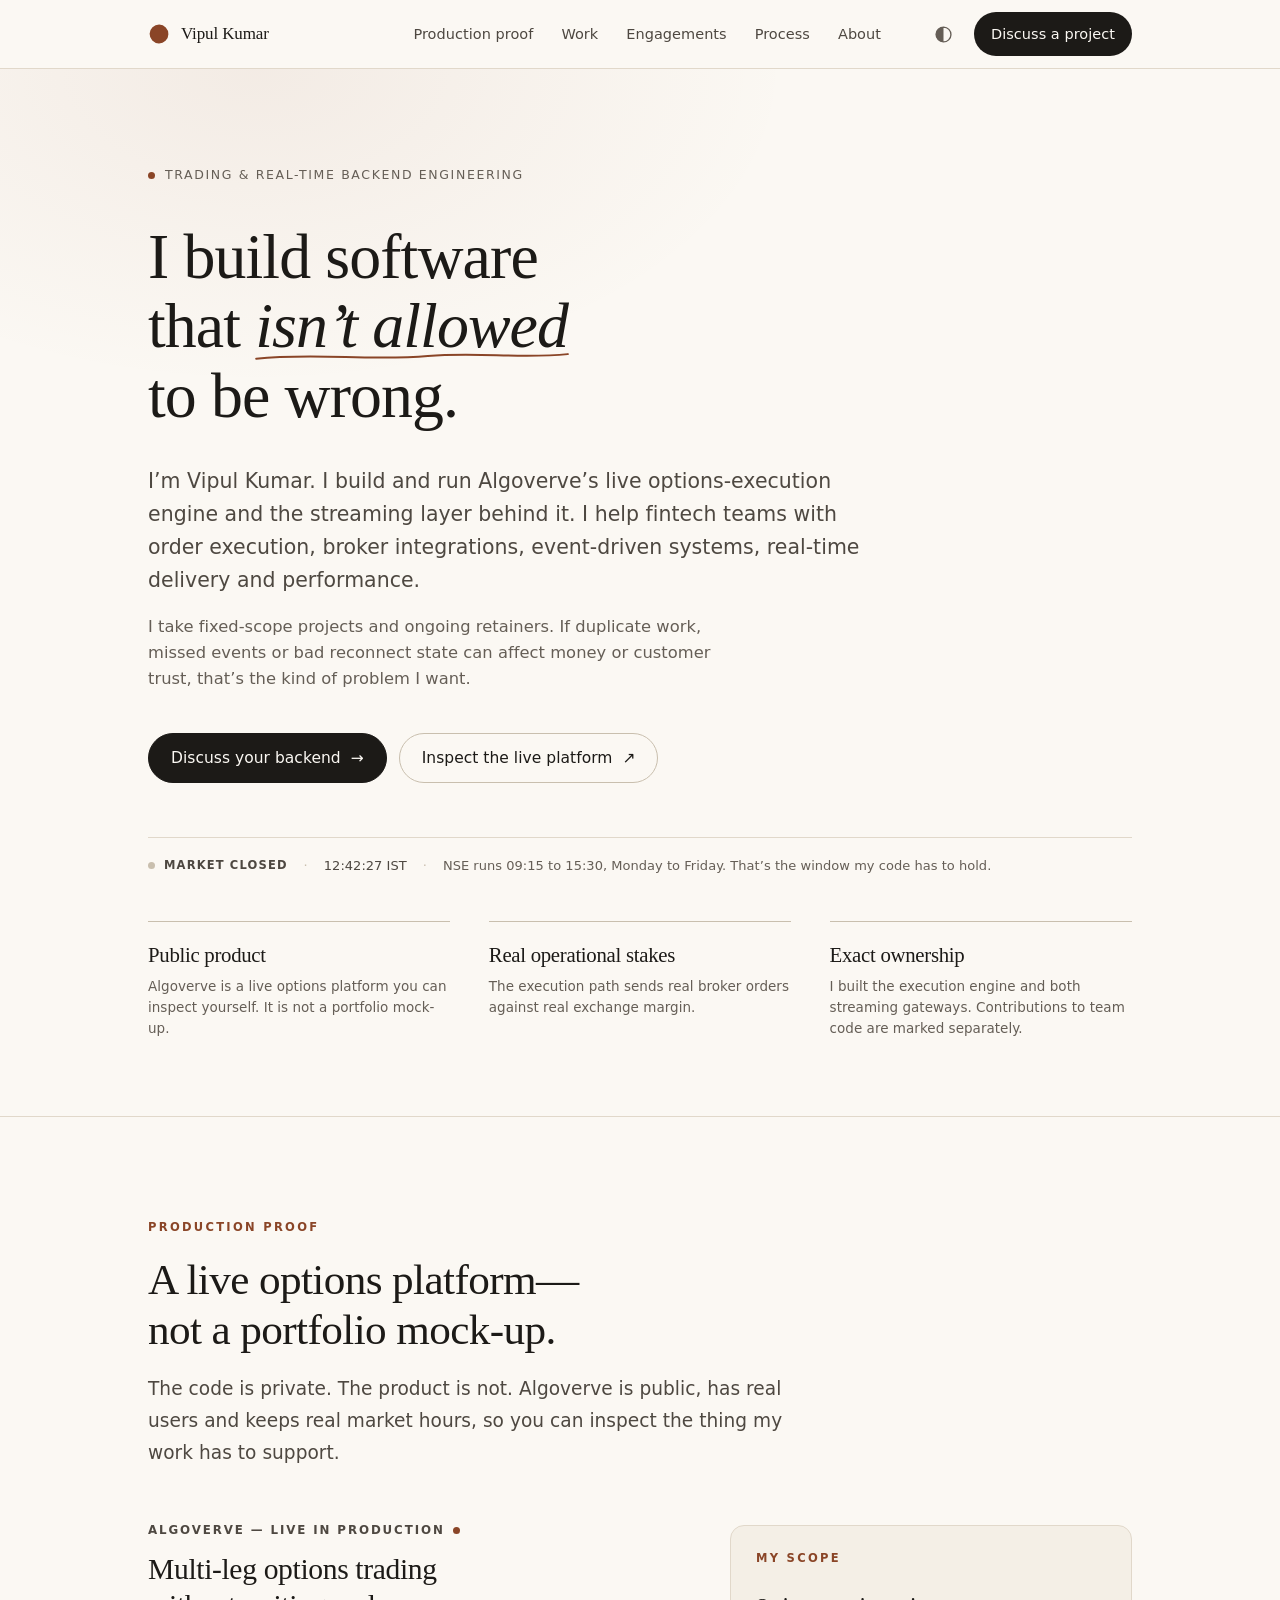
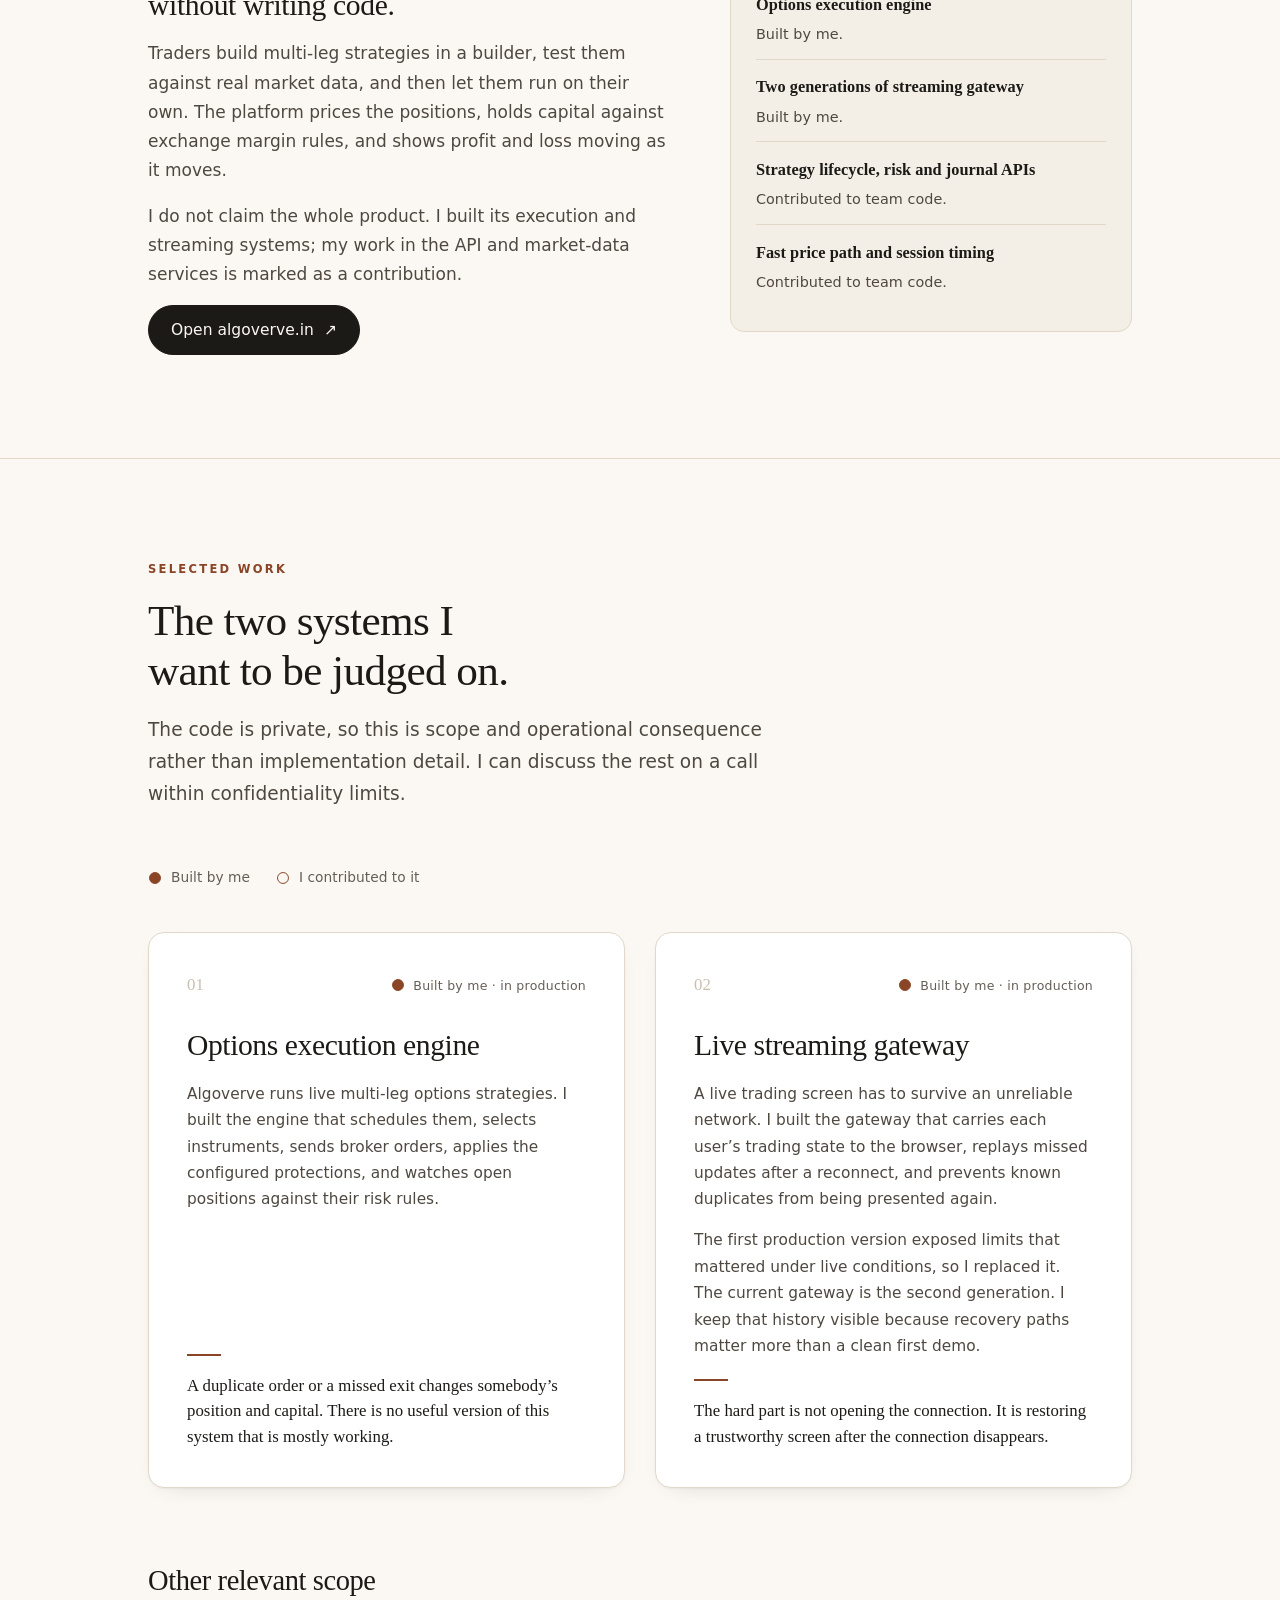
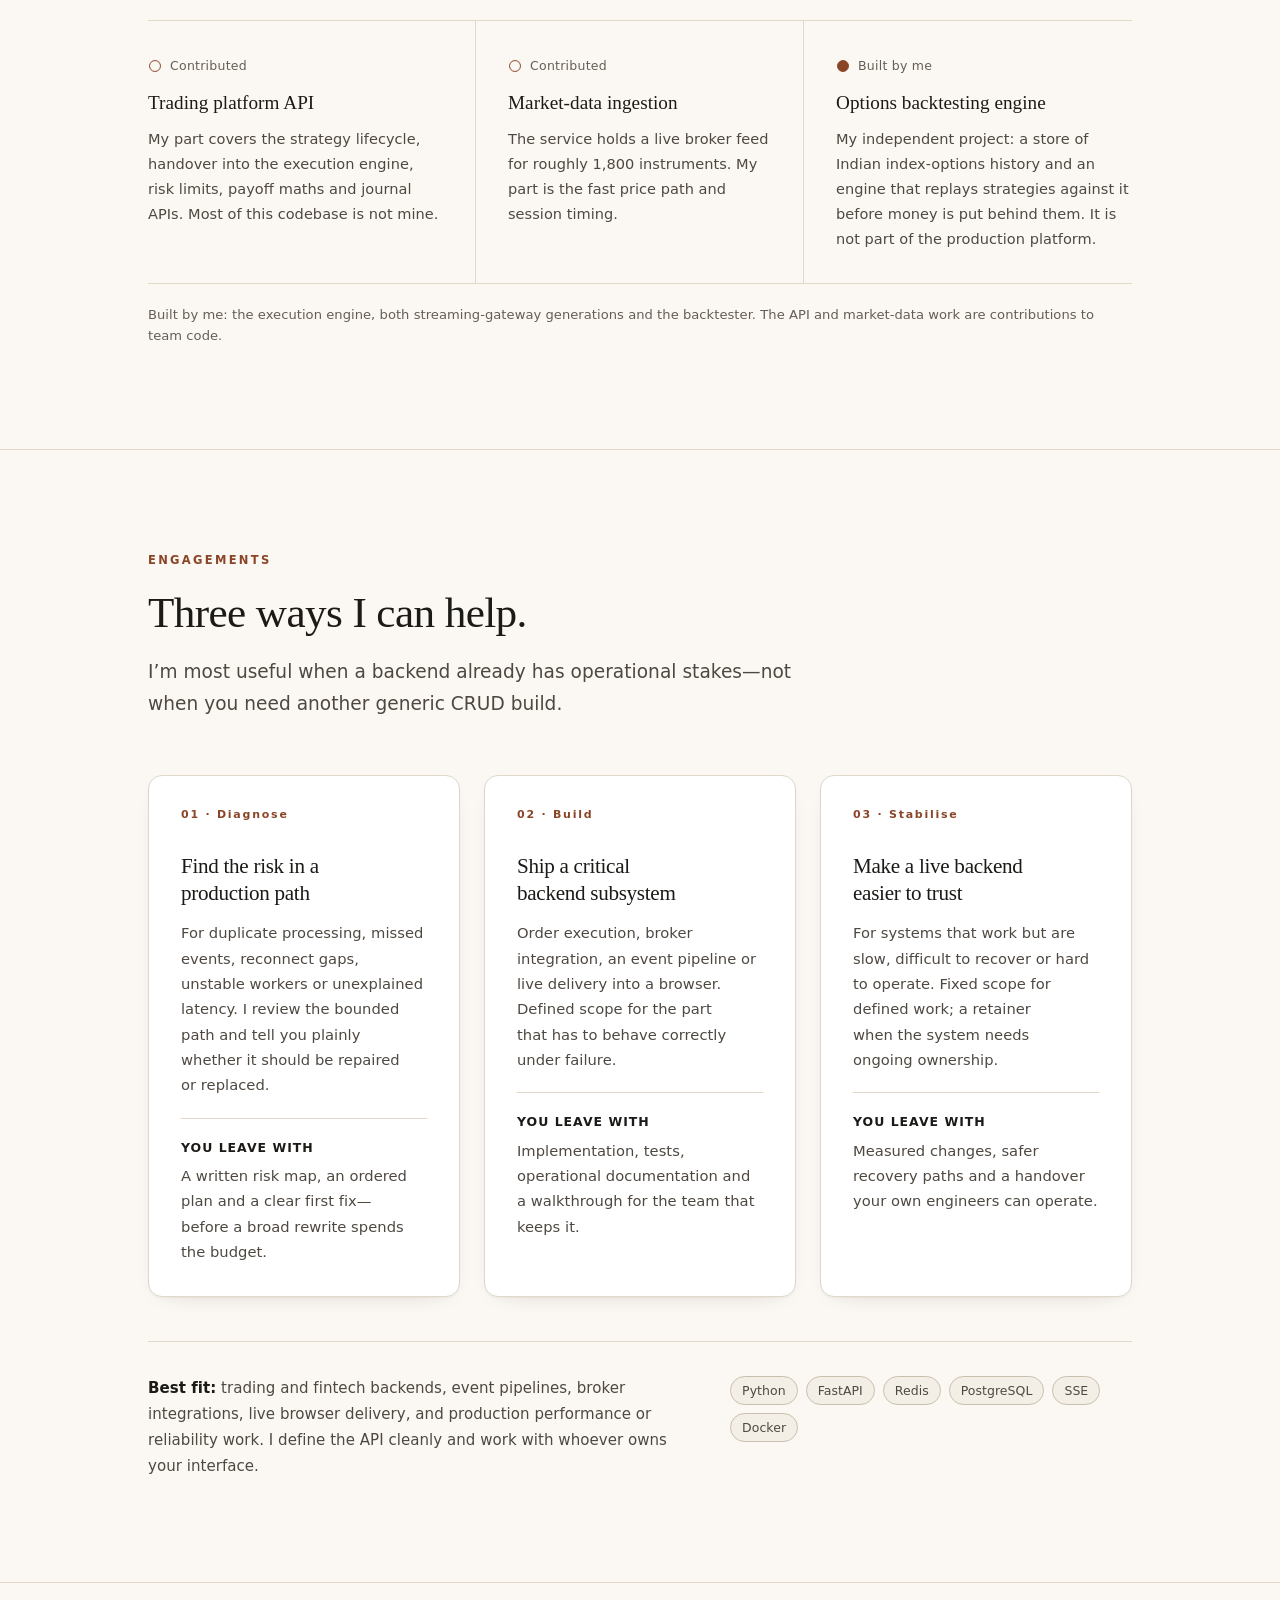
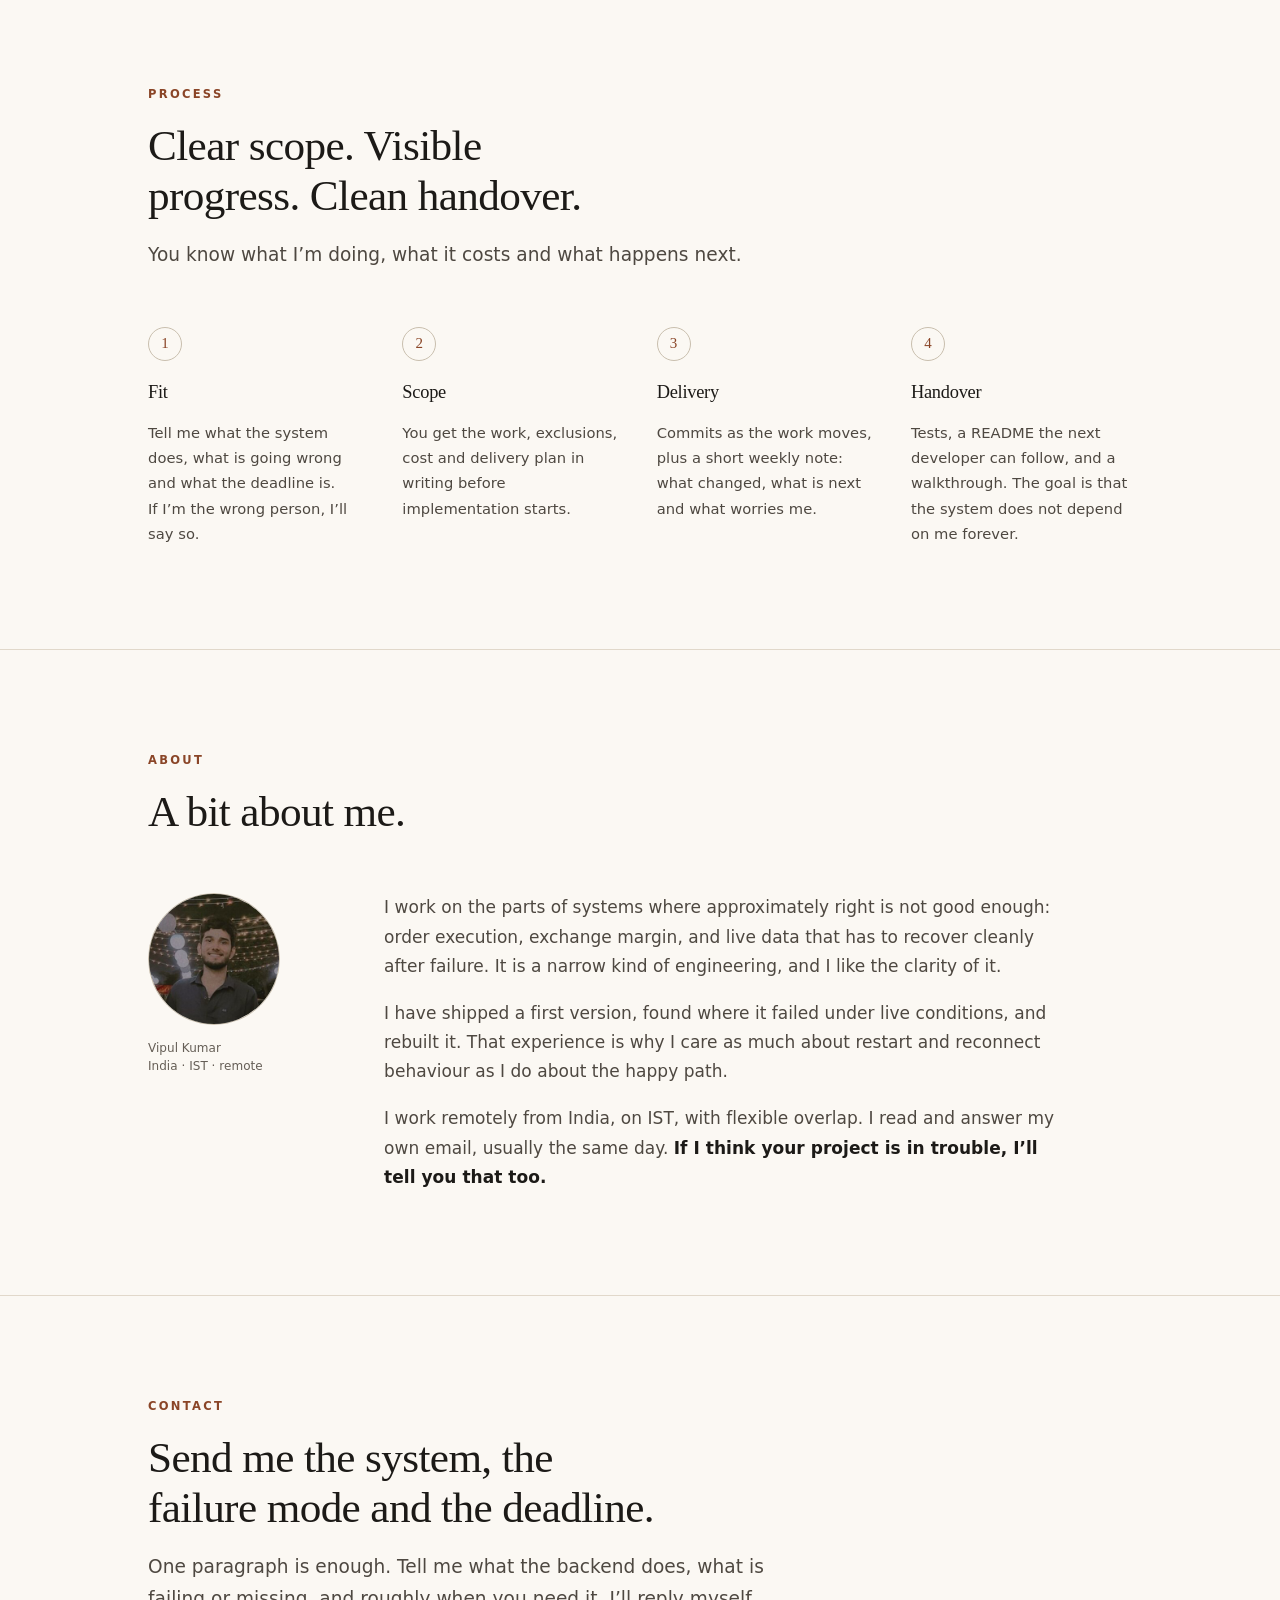
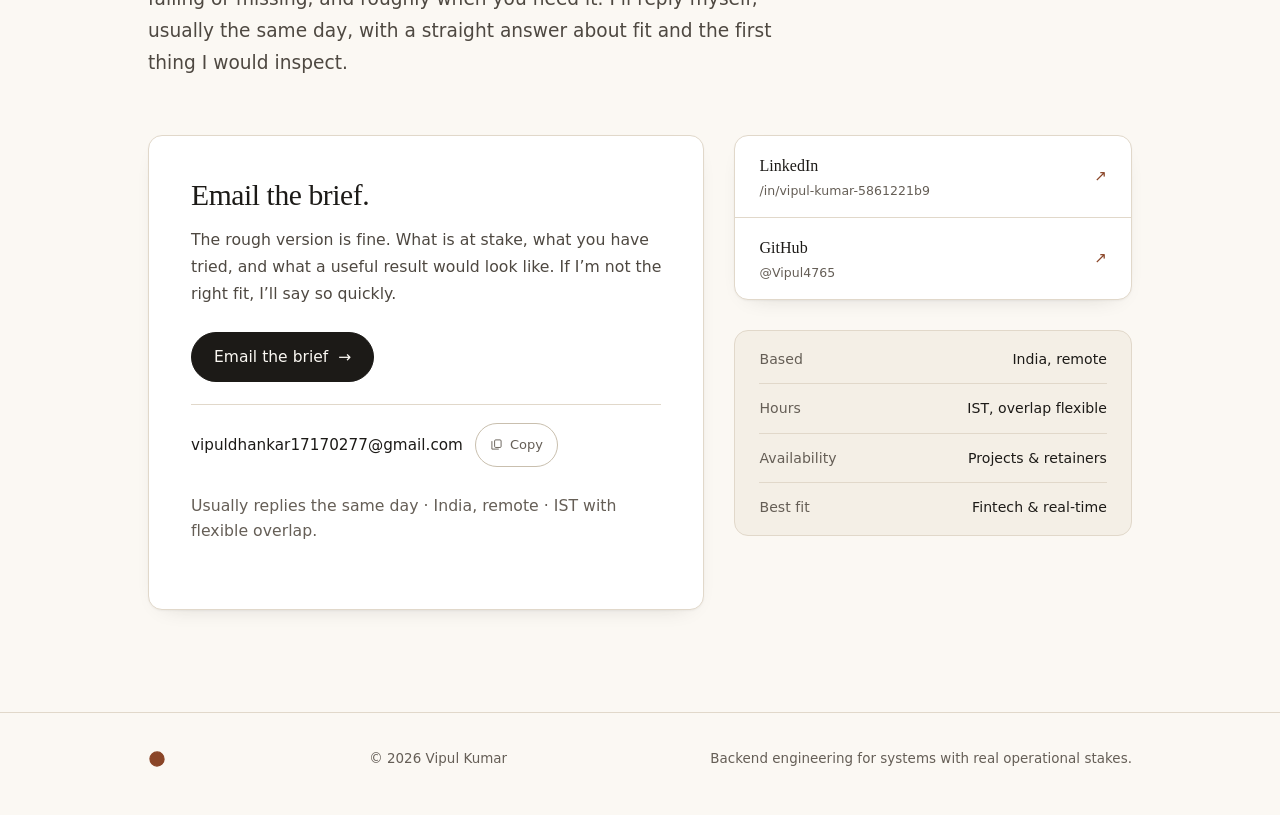
==== commit 5e0fde7f: "Refocus portfolio for premium backend clients" ====
--- a/index.html
+++ b/index.html
@@ -3,9 +3,10 @@
 <head>
 <meta charset="utf-8">
 <meta name="viewport" content="width=device-width, initial-scale=1">
-<title>Vipul Kumar — Backend engineer, India</title>
-<meta name="description" content="I'm a backend engineer in India. I build and run the order-execution engine and the live streaming layer behind a working options trading platform. Available for freelance work.">
+<title>Vipul Kumar — Fintech backend &amp; real-time systems engineer</title>
+<meta name="description" content="Backend engineer for trading and real-time systems. I build and run Algoverve's live options-execution and streaming stack. Available for projects.">
 <meta name="author" content="Vipul Kumar">
+<meta name="robots" content="index, follow">
 <meta name="color-scheme" content="light dark">
 <meta name="theme-color" content="#FBF8F3" media="(prefers-color-scheme: light)">
 <meta name="theme-color" content="#191714" media="(prefers-color-scheme: dark)">
@@ -14,16 +15,18 @@
 <meta property="og:type" content="website">
 <meta property="og:url" content="https://vipul4765.github.io/">
 <meta property="og:site_name" content="Vipul Kumar">
+<meta property="og:locale" content="en_IN">
 <meta property="og:title" content="I build software that isn’t allowed to be wrong.">
-<meta property="og:description" content="Backend engineer in India. Order execution and live streaming for a working options trading platform. Available for freelance work.">
+<meta property="og:description" content="Backend engineering for trading, event-driven and real-time systems. Available for projects and retainers.">
 <meta property="og:image" content="https://vipul4765.github.io/og.png">
 <meta property="og:image:width" content="1200">
 <meta property="og:image:height" content="630">
-<meta property="og:image:alt" content="Vipul Kumar — backend engineer, India.">
+<meta property="og:image:alt" content="Vipul Kumar — fintech backend and real-time systems engineer.">
 <meta name="twitter:card" content="summary_large_image">
 <meta name="twitter:title" content="I build software that isn’t allowed to be wrong.">
-<meta name="twitter:description" content="Backend engineer in India. Order execution and live streaming for a working options trading platform.">
+<meta name="twitter:description" content="Backend engineering for trading, event-driven and real-time systems.">
 <meta name="twitter:image" content="https://vipul4765.github.io/og.png">
+<meta name="twitter:image:alt" content="Vipul Kumar — fintech backend and real-time systems engineer.">
 
 <link rel="icon" href="data:image/svg+xml,<svg xmlns='http://www.w3.org/2000/svg' viewBox='0 0 24 24'><circle cx='12' cy='12' r='9' fill='%238A4527'/></svg>">
 
@@ -44,7 +47,12 @@
     "Real-time data delivery",
     "Event-driven backends",
     "Market data and trading systems",
-    "Backend performance work"
+    "Backend performance work",
+    "Python",
+    "FastAPI",
+    "Redis",
+    "PostgreSQL",
+    "Server-sent events"
   ],
   "address": { "@type": "PostalAddress", "addressCountry": "IN" }
 }
@@ -255,7 +263,7 @@
   font-size: 14.5px; border-radius: 3px;
 }
 .nav__links a:hover { color: var(--ink); background: var(--sunk); }
-.nav__links a[aria-current="page"] { color: var(--ink); background: var(--sunk); }
+.nav__links a[aria-current="location"] { color: var(--ink); background: var(--sunk); }
 .nav__right { display: flex; align-items: center; gap: 8px; margin-left: 12px; }
 
 .tbtn {
@@ -315,6 +323,7 @@
 }
 @media (max-width: 420px) {
   .brand__n { display: none; }
+  .brand { width: var(--tap); justify-content: center; }
   .nav__in { gap: 10px; }
   .mnav > summary { padding: 0 13px; }
 }
@@ -360,7 +369,7 @@
   display: inline-flex; align-items: center; gap: 10px; min-height: 50px;
   padding: 0 22px; border-radius: 999px; text-decoration: none; font-size: 15.5px;
   border: 1px solid var(--rule-2); color: var(--ink); background: var(--paper);
-  transition: background .25s ease, border-color .25s ease, opacity .25s ease, transform .14s ease;
+  transition: opacity .25s ease, transform .14s ease;
 }
 .btn:hover { background: var(--sunk); border-color: var(--muted); }
 .btn:active { transform: translateY(1px); }
@@ -427,9 +436,13 @@
 }
 .product__main p { color: var(--ink-2); max-width: 56ch; }
 .product__note { font-size: .88rem; color: var(--muted); }
+.product__scope {
+  padding: clamp(1.2rem, 2.5vw, 1.55rem); border: 1px solid var(--rule);
+  border-radius: 14px; background: var(--sunk);
+}
+.product__scope > .label { display: block; margin-bottom: .7rem; }
 .product__f {
-  margin: 0; padding: 1.25rem; border: 1px solid var(--rule); border-radius: 14px;
-  background: var(--sunk); display: flex; flex-direction: column; gap: .1rem;
+  display: flex; flex-direction: column; gap: .1rem;
 }
 .product__f li { display: flex; flex-direction: column; gap: .2rem; padding: .75rem 0; border-bottom: 1px solid var(--rule); }
 .product__f li:last-child { border-bottom: 0; }
@@ -440,45 +453,69 @@
 .legend { display: flex; flex-wrap: wrap; gap: 10px 26px; align-items: center; margin-bottom: clamp(28px, 3.4vw, 42px); }
 .legend__i { display: inline-flex; align-items: center; gap: 9px; font-size: .86rem; color: var(--muted); }
 
-.entries { border-bottom: 1px solid var(--rule); }
-.entry {
-  display: grid; grid-template-columns: 3.4rem minmax(0, 1fr);
-  gap: 0 clamp(18px, 2.6vw, 34px);
-  padding: clamp(26px, 3vw, 40px) 0; border-top: 1px solid var(--rule);
-  align-items: start;
-}
-.entry__n {
-  font-family: var(--serif); font-size: 1.15rem; color: var(--rule-2); line-height: 1.35;
-  padding-top: 3px; letter-spacing: .01em; transition: color .35s ease;
-}
-.entry:hover .entry__n { color: var(--accent); }
-.entry__head {
-  display: flex; flex-wrap: wrap; align-items: baseline; justify-content: space-between;
-  gap: 6px 22px; margin-bottom: 11px;
-}
-.entry h3 { font-size: clamp(1.18rem, 1.04rem + .55vw, 1.46rem); line-height: 1.25; }
-.entry p { font-size: .97rem; max-width: 60ch; }
-.entry p + p { margin-top: .85em; }
-.entry__by {
+.case-grid { display: grid; grid-template-columns: repeat(2, minmax(0, 1fr)); gap: clamp(18px, 2.5vw, 30px); }
+.case {
+  display: flex; flex-direction: column; min-width: 0;
+  padding: clamp(25px, 3.2vw, 38px); border: 1px solid var(--rule);
+  border-radius: 16px; background: var(--card); box-shadow: var(--shadow), inset 0 1px 0 var(--hi);
+}
+.case__top { display: flex; align-items: center; justify-content: space-between; gap: 14px; margin-bottom: 28px; }
+.case__n { font-family: var(--serif); font-size: 1.05rem; color: var(--rule-2); }
+.case__by, .scope__by {
   display: inline-flex; align-items: center; gap: 8px; flex: none;
   font-size: 12.5px; color: var(--muted); letter-spacing: .02em; white-space: nowrap;
 }
-.entry__stake { color: var(--ink); }
-.work__foot { padding-top: 22px; }
-@media (max-width: 620px) {
-  .entry { grid-template-columns: 1fr; row-gap: 10px; }
-  .entry__n { padding-top: 0; font-size: 1rem; }
-  .entry__head { margin-bottom: 10px; }
+.case h3 { font-size: clamp(1.42rem, 1.17rem + .85vw, 1.9rem); line-height: 1.18; margin-bottom: 18px; }
+.case p { font-size: .96rem; }
+.case p + p { margin-top: .95em; }
+.case__stake {
+  margin-top: auto !important; padding-top: 20px; color: var(--ink);
+  font-family: var(--serif); font-size: 1.05rem !important; line-height: 1.5;
+}
+.case__stake::before { content: ""; display: block; width: 34px; border-top: 2px solid var(--accent); margin-bottom: 17px; }
+
+.scope-head { margin-top: clamp(48px, 6vw, 76px); margin-bottom: 22px; }
+.scope-head h3 { font-size: clamp(1.4rem, 1.14rem + .8vw, 1.8rem); line-height: 1.2; }
+.scope-grid { display: grid; grid-template-columns: repeat(3, minmax(0, 1fr)); border-block: 1px solid var(--rule); }
+.scope { padding: clamp(22px, 2.8vw, 32px); border-right: 1px solid var(--rule); }
+.scope:first-child { padding-left: 0; }
+.scope:last-child { padding-right: 0; border-right: 0; }
+.scope__by { margin-bottom: 14px; }
+.scope h4 { font-family: var(--serif); font-weight: 400; color: var(--ink); font-size: 1.2rem; line-height: 1.28; margin-bottom: 11px; }
+.scope p { font-size: .91rem; }
+.work__foot { padding-top: 20px; }
+@media (max-width: 820px) {
+  .case-grid { grid-template-columns: 1fr; }
+  .scope-grid { grid-template-columns: 1fr; }
+  .scope, .scope:first-child, .scope:last-child { padding: 23px 0; border-right: 0; border-bottom: 1px solid var(--rule); }
+  .scope:last-child { border-bottom: 0; }
 }
 
 /* ────────────────────────────── services ────────────────────────────── */
-.lanes { display: grid; grid-template-columns: repeat(3, minmax(0, 1fr)); gap: clamp(20px, 2.6vw, 36px) clamp(24px, 3.4vw, 52px); }
-.lane { padding-top: 22px; border-top: 1px solid var(--rule); }
-.lane h3 { font-size: 1.22rem; line-height: 1.3; margin-bottom: 12px; }
-.lane p { font-size: .93rem; }
-.lane--no h3 { color: var(--muted); }
-@media (max-width: 900px) { .lanes { grid-template-columns: repeat(2, minmax(0, 1fr)); } }
-@media (max-width: 600px) { .lanes { grid-template-columns: 1fr; } }
+.offers { display: grid; grid-template-columns: repeat(3, minmax(0, 1fr)); gap: clamp(16px, 2vw, 24px); }
+.offer {
+  display: flex; flex-direction: column; min-width: 0; padding: clamp(23px, 2.8vw, 32px);
+  border: 1px solid var(--rule); border-radius: 14px; background: var(--card);
+  box-shadow: var(--shadow), inset 0 1px 0 var(--hi);
+}
+.offer__n { font: 600 11px/1.3 var(--sans); letter-spacing: .16em; color: var(--accent); margin-bottom: 30px; }
+.offer h3 { font-size: 1.32rem; line-height: 1.27; margin-bottom: 14px; }
+.offer p { font-size: .92rem; }
+.offer__outcome { margin-top: 20px; padding-top: 18px; border-top: 1px solid var(--rule); color: var(--ink-2); }
+.offer__outcome b { display: block; margin-bottom: 5px; color: var(--ink); font-size: .78rem; letter-spacing: .08em; text-transform: uppercase; }
+.fit-note {
+  display: grid; grid-template-columns: minmax(0, 1.15fr) minmax(0, .85fr); gap: clamp(20px, 3vw, 42px);
+  margin-top: clamp(28px, 4vw, 44px); padding-top: clamp(24px, 3vw, 34px); border-top: 1px solid var(--rule);
+}
+.fit-note p { font-size: .94rem; }
+.fit-note strong { color: var(--ink); }
+.stack { display: flex; flex-wrap: wrap; align-content: flex-start; gap: 8px; }
+.stack li {
+  padding: 6px 11px; border: 1px solid var(--rule-2); border-radius: 999px;
+  color: var(--ink-2); font-size: 12.5px; line-height: 1.2; background: var(--sunk);
+}
+@media (max-width: 880px) { .offers { grid-template-columns: 1fr; } }
+@media (max-width: 680px) { .fit-note { grid-template-columns: 1fr; } }
 
 /* ────────────────────────────── process ────────────────────────────── */
 .steps { display: grid; grid-template-columns: repeat(4, minmax(0, 1fr)); gap: clamp(22px, 2.6vw, 40px); }
@@ -585,7 +622,7 @@
   .js .inked path { animation: none !important; }
   .js .eyebrow .dot { animation: none !important; }
   .js .session[data-open="1"] .session__led { animation: none !important; }
-  .btn .arw, .route__a, .entry__n { transition: none !important; }
+  .btn .arw, .route__a { transition: none !important; }
 }
 </style>
 </head>
@@ -614,16 +651,16 @@
 <!-- ══════════════════════════════ NAV ══════════════════════════════ -->
 <nav class="nav" aria-label="Primary">
   <div class="nav__in">
-    <a class="brand" href="#top">
+    <a class="brand" href="#top" aria-label="Vipul Kumar — home">
       <svg class="brand__m" viewBox="0 0 24 24" aria-hidden="true"><use href="#m-mine"/></svg>
       <span class="brand__n">Vipul Kumar</span>
     </a>
 
     <div class="nav__links">
-      <a href="#product">The product</a>
+      <a href="#product">Production proof</a>
       <a href="#work">Work</a>
-      <a href="#services">What I do</a>
-      <a href="#process">How I work</a>
+      <a href="#services">Engagements</a>
+      <a href="#process">Process</a>
       <a href="#about">About</a>
     </div>
 
@@ -631,25 +668,25 @@
       <button class="tbtn" id="theme" type="button" aria-label="Switch colour theme" title="Switch colour theme">
         <svg viewBox="0 0 24 24" aria-hidden="true"><use href="#m-half" width="24" height="24"/></svg>
       </button>
-      <a class="navcta" href="#contact">Get in touch</a>
+      <a class="navcta" href="#contact">Discuss a project</a>
     </div>
 
     <details class="mnav" id="mnav">
-      <summary id="mnav-btn" aria-expanded="false" aria-controls="mnav-panel">
+      <summary id="mnav-btn" aria-controls="mnav-panel">
         <span class="mnav__bars" aria-hidden="true"><i></i><i></i><i></i></span> Menu
       </summary>
       <div class="mnav__panel" id="mnav-panel">
         <div class="mnav__in">
           <nav aria-label="Sections">
-            <a class="mnav__a" href="#product">The product</a>
+            <a class="mnav__a" href="#product">Production proof</a>
             <a class="mnav__a" href="#work">Work</a>
-            <a class="mnav__a" href="#services">What I do</a>
-            <a class="mnav__a" href="#process">How I work</a>
+            <a class="mnav__a" href="#services">Engagements</a>
+            <a class="mnav__a" href="#process">Process</a>
             <a class="mnav__a" href="#about">About</a>
             <a class="mnav__a" href="#contact">Contact</a>
           </nav>
           <div class="mnav__cta">
-            <a class="btn btn--solid" href="#contact">Email me <span class="arw" aria-hidden="true">&rarr;</span></a>
+            <a class="btn btn--solid" href="#contact">Email the brief <span class="arw" aria-hidden="true">&rarr;</span></a>
           </div>
         </div>
       </div>
@@ -662,7 +699,7 @@
 <!-- ══════════════════════════════ HERO ══════════════════════════════ -->
 <header class="sec hero">
   <div class="wrap">
-    <p class="eyebrow"><span class="dot" aria-hidden="true"></span> Open to freelance work</p>
+    <p class="eyebrow"><span class="dot" aria-hidden="true"></span> Trading &amp; real-time backend engineering</p>
 
     <h1>
       I build software that
@@ -671,18 +708,18 @@
     </h1>
 
     <p class="hero__sub">
-      I&rsquo;m Vipul Kumar, a backend engineer in India. I build and run the engine that fires
-      live option orders for a trading platform called Algoverve, and the layer that streams
-      what&rsquo;s happening back to your screen while it happens.
+      I&rsquo;m Vipul Kumar. I build and run Algoverve&rsquo;s live options-execution engine and the
+      streaming layer behind it. I help fintech teams with order execution, broker
+      integrations, event-driven systems, real-time delivery and performance.
     </p>
     <p class="hero__sub">
-      I take freelance work in the same areas. Mostly backends where being roughly right
-      isn&rsquo;t good enough.
+      I take fixed-scope projects and ongoing retainers. If duplicate work, missed events or
+      bad reconnect state can affect money or customer trust, that&rsquo;s the kind of problem I want.
     </p>
 
     <div class="hero__cta">
-      <a class="btn btn--solid" href="#contact">Email me <span class="arw" aria-hidden="true">&rarr;</span></a>
-      <a class="btn" href="https://algoverve.in/" target="_blank" rel="noopener">See the live platform <span class="arw" aria-hidden="true">&#8599;</span></a>
+      <a class="btn btn--solid" href="mailto:vipuldhankar17170277@gmail.com?subject=Backend%20project%20inquiry&amp;body=Hi%20Vipul%2C%0A%0AWhat%20we%27re%20building%3A%0A%0AWhat%20is%20failing%20or%20missing%3A%0A%0ATimeline%3A%0A">Discuss your backend <span class="arw" aria-hidden="true">&rarr;</span></a>
+      <a class="btn" href="https://algoverve.in/" target="_blank" rel="noopener">Inspect the live platform <span class="arw" aria-hidden="true">&#8599;</span></a>
     </div>
 
     <div class="session" id="session" data-open="0" hidden>
@@ -697,16 +734,16 @@
 
     <div class="proof rv">
       <div class="proof__i stg">
-        <b>You can go and use it</b>
-        <span>algoverve.in is open on the internet. Sign-up, price list, real market hours. It isn&rsquo;t a case study I&rsquo;m asking you to believe.</span>
+        <b>Public product</b>
+        <span>Algoverve is a live options platform you can inspect yourself. It is not a portfolio mock-up.</span>
       </div>
       <div class="proof__i stg">
-        <b>It moves real money</b>
-        <span>Real broker orders, held against real exchange margin. When this is wrong, it&rsquo;s wrong with somebody&rsquo;s capital.</span>
+        <b>Real operational stakes</b>
+        <span>The execution path sends real broker orders against real exchange margin.</span>
       </div>
       <div class="proof__i stg">
-        <b>I&rsquo;m the one who gets called</b>
-        <span>If it breaks at 09:20 on a Tuesday, that&rsquo;s my phone. I don&rsquo;t hand things over and hope.</span>
+        <b>Exact ownership</b>
+        <span>I built the execution engine and both streaming gateways. Contributions to team code are marked separately.</span>
       </div>
     </div>
   </div>
@@ -716,39 +753,41 @@
 <section class="sec sec--rule" id="product">
   <div class="wrap">
     <div class="shead rv">
-      <span class="label">The product</span>
-      <h2>Start here, because you can actually open it.</h2>
+      <span class="label">Production proof</span>
+      <h2>A live options platform&mdash;not a portfolio mock-up.</h2>
       <p class="lede">
-        Nearly everything below is private code running a live platform, so you&rsquo;ll have to
-        take my word for a lot of it. The platform itself you don&rsquo;t. It&rsquo;s public, it has real
-        users, and it keeps real market hours.
+        The code is private. The product is not. Algoverve is public, has real users and keeps
+        real market hours, so you can inspect the thing my work has to support.
       </p>
     </div>
 
     <div class="product rv">
       <div class="product__main">
-        <p class="product__eyebrow">Algoverve &mdash; live</p>
-        <h3>Options trading for people who don&rsquo;t want to write code.</h3>
+        <p class="product__eyebrow">Algoverve &mdash; live in production</p>
+        <h3>Multi-leg options trading without writing code.</h3>
         <p>
           Traders build multi-leg strategies in a builder, test them against real market data,
           and then let them run on their own. The platform prices the positions, holds capital
           against exchange margin rules, and shows profit and loss moving as it moves.
         </p>
         <p>
-          I don&rsquo;t own the product. I own the parts of it that have to be right.
+          I do not claim the whole product. I built its execution and streaming systems; my
+          work in the API and market-data services is marked as a contribution.
         </p>
         <a class="btn btn--solid" href="https://algoverve.in/" target="_blank" rel="noopener">
           Open algoverve.in <span class="arw" aria-hidden="true">&#8599;</span>
         </a>
       </div>
 
-      <ul class="product__f">
-        <li><b>Strategy Builder</b><span>Design multi-leg strategies without code.</span></li>
-        <li><b>Forward Trading</b><span>Test live against real market data.</span></li>
-        <li><b>Real-Time MTM</b><span>Live profit and loss per strategy and across the book.</span></li>
-        <li><b>Payoff Chart</b><span>Curves that move as the market does.</span></li>
-        <li><b>Trading Journal</b><span>Every trade logged and reviewable afterwards.</span></li>
-      </ul>
+      <div class="product__scope">
+        <span class="label">My scope</span>
+        <ul class="product__f">
+          <li><b>Options execution engine</b><span>Built by me.</span></li>
+          <li><b>Two generations of streaming gateway</b><span>Built by me.</span></li>
+          <li><b>Strategy lifecycle, risk and journal APIs</b><span>Contributed to team code.</span></li>
+          <li><b>Fast price path and session timing</b><span>Contributed to team code.</span></li>
+        </ul>
+      </div>
     </div>
   </div>
 </section>
@@ -757,12 +796,11 @@
 <section class="sec sec--rule" id="work">
   <div class="wrap">
     <div class="shead rv">
-      <span class="label">Work</span>
-      <h2>Six systems. Four are mine, two I only worked on.</h2>
+      <span class="label">Selected work</span>
+      <h2>The two systems I want to be judged on.</h2>
       <p class="lede">
-        I&rsquo;ve marked which is which, because engineers who claim a whole team&rsquo;s codebase
-        are usually hiding something. This is scope only. The methods stay private, but if you
-        want the detail I&rsquo;ll go as deep on a call as an NDA lets me.
+        The code is private, so this is scope and operational consequence rather than
+        implementation detail. I can discuss the rest on a call within confidentiality limits.
       </p>
     </div>
 
@@ -771,118 +809,70 @@
       <span class="legend__i"><svg class="mark mark--sm" aria-hidden="true"><use href="#m-part"/></svg> I contributed to it</span>
     </div>
 
-    <div class="entries">
-
-      <article class="entry rv">
-        <div class="entry__n num" aria-hidden="true">01</div>
-        <div>
-          <div class="entry__head">
-            <h3>Options execution engine</h3>
-            <span class="entry__by"><svg class="mark mark--sm" aria-hidden="true"><use href="#m-mine"/></svg> Built by me</span>
-          </div>
-          <p>
-            The biggest thing here, and the one I&rsquo;d want to be judged on. It runs live option
-            strategies from end to end: schedules them, picks the instruments, fires the broker
-            orders, protects them, and watches every open position against its risk rules.
-            Seventeen worker processes have to keep agreeing with each other all day.
-          </p>
-          <p>
-            <span class="entry__stake">If it fires an order twice, that money is gone. If it misses an exit it was
-            told to take, same.</span> There is no version of this that is mostly working.
-          </p>
+    <div class="case-grid">
+      <article class="case rv">
+        <div class="case__top">
+          <span class="case__n num" aria-hidden="true">01</span>
+          <span class="case__by"><svg class="mark mark--sm" aria-hidden="true"><use href="#m-mine"/></svg> Built by me &middot; in production</span>
         </div>
+        <h3>Options execution engine</h3>
+        <p>
+          Algoverve runs live multi-leg options strategies. I built the engine that schedules
+          them, selects instruments, sends broker orders, applies the configured protections,
+          and watches open positions against their risk rules.
+        </p>
+        <p class="case__stake">
+          A duplicate order or a missed exit changes somebody&rsquo;s position and capital. There is
+          no useful version of this system that is mostly working.
+        </p>
       </article>
 
-      <article class="entry rv">
-        <div class="entry__n num" aria-hidden="true">02</div>
-        <div>
-          <div class="entry__head">
-            <h3>Live streaming gateway</h3>
-            <span class="entry__by"><svg class="mark mark--sm" aria-hidden="true"><use href="#m-mine"/></svg> Built by me</span>
-          </div>
-          <p>
-            One connection per user, carrying their whole live trading picture to the browser.
-            The happy path is the easy half. The real work is what happens when somebody&rsquo;s
-            train goes into a tunnel and their phone reconnects four minutes later, and they
-            have to get back exactly what they missed. Nothing lost, nothing shown twice.
-          </p>
+      <article class="case rv">
+        <div class="case__top">
+          <span class="case__n num" aria-hidden="true">02</span>
+          <span class="case__by"><svg class="mark mark--sm" aria-hidden="true"><use href="#m-mine"/></svg> Built by me &middot; in production</span>
         </div>
+        <h3>Live streaming gateway</h3>
+        <p>
+          A live trading screen has to survive an unreliable network. I built the gateway that
+          carries each user&rsquo;s trading state to the browser, replays missed updates after a
+          reconnect, and prevents known duplicates from being presented again.
+        </p>
+        <p>
+          The first production version exposed limits that mattered under live conditions, so I
+          replaced it. The current gateway is the second generation. I keep that history visible
+          because recovery paths matter more than a clean first demo.
+        </p>
+        <p class="case__stake">
+          The hard part is not opening the connection. It is restoring a trustworthy screen after
+          the connection disappears.
+        </p>
       </article>
-
-      <article class="entry rv">
-        <div class="entry__n num" aria-hidden="true">03</div>
-        <div>
-          <div class="entry__head">
-            <h3>The streaming gateway before that one</h3>
-            <span class="entry__by"><svg class="mark mark--sm" aria-hidden="true"><use href="#m-mine"/></svg> Built by me</span>
-          </div>
-          <p>
-            My first attempt at the same problem. It went to production and it worked, right up
-            until the parts I&rsquo;d got wrong started to matter. So I rewrote it, and number 02 is
-            what came out.
-          </p>
-          <p>
-            I keep it on this list on purpose. An engineer who tells you they got a hard thing
-            right first time is telling you they haven&rsquo;t built many hard things.
-          </p>
-        </div>
+    </div>
+
+    <div class="scope-head rv">
+      <h3>Other relevant scope</h3>
+    </div>
+    <div class="scope-grid rv">
+      <article class="scope stg">
+        <span class="scope__by"><svg class="mark mark--sm" aria-hidden="true"><use href="#m-part"/></svg> Contributed</span>
+        <h4>Trading platform API</h4>
+        <p>My part covers the strategy lifecycle, handover into the execution engine, risk limits, payoff maths and journal APIs. Most of this codebase is not mine.</p>
       </article>
-
-      <article class="entry rv">
-        <div class="entry__n num" aria-hidden="true">04</div>
-        <div>
-          <div class="entry__head">
-            <h3>Trading platform API</h3>
-            <span class="entry__by"><svg class="mark mark--sm" aria-hidden="true"><use href="#m-part"/></svg> I contributed to it</span>
-          </div>
-          <p>
-            The control plane the rest of the platform runs on. A user composes a strategy, this
-            decides whether it&rsquo;s valid, whether there&rsquo;s margin for it, and whether that account
-            is allowed it, then hands it to the engine.
-          </p>
-          <p>
-            Most of this codebase isn&rsquo;t mine and I&rsquo;m not going to pretend otherwise. My part is
-            the strategy lifecycle, the handover into the engine, the risk limits, the payoff
-            maths and the journal APIs.
-          </p>
-        </div>
+      <article class="scope stg">
+        <span class="scope__by"><svg class="mark mark--sm" aria-hidden="true"><use href="#m-part"/></svg> Contributed</span>
+        <h4>Market-data ingestion</h4>
+        <p>The service holds a live broker feed for roughly 1,800 instruments. My part is the fast price path and session timing.</p>
       </article>
-
-      <article class="entry rv">
-        <div class="entry__n num" aria-hidden="true">05</div>
-        <div>
-          <div class="entry__head">
-            <h3>Market data ingestion</h3>
-            <span class="entry__by"><svg class="mark mark--sm" aria-hidden="true"><use href="#m-part"/></svg> I contributed to it</span>
-          </div>
-          <p>
-            Holds a live broker feed for roughly 1,800 instruments and turns the incoming ticks
-            into the price stream every other service reads. Another team codebase. Mine is the
-            fast price path and the session timing.
-          </p>
-        </div>
+      <article class="scope stg">
+        <span class="scope__by"><svg class="mark mark--sm" aria-hidden="true"><use href="#m-mine"/></svg> Built by me</span>
+        <h4>Options backtesting engine</h4>
+        <p>My independent project: a store of Indian index-options history and an engine that replays strategies against it before money is put behind them. It is not part of the production platform.</p>
       </article>
-
-      <article class="entry rv">
-        <div class="entry__n num" aria-hidden="true">06</div>
-        <div>
-          <div class="entry__head">
-            <h3>Options backtesting engine</h3>
-            <span class="entry__by"><svg class="mark mark--sm" aria-hidden="true"><use href="#m-mine"/></svg> Built by me</span>
-          </div>
-          <p>
-            My own project, built in my own time. A store of Indian index-options history and an
-            engine that replays a strategy across it, so you can find out whether an idea was
-            ever any good before you put money behind it. It&rsquo;s also where I try things I
-            wouldn&rsquo;t try first on something live.
-          </p>
-        </div>
-      </article>
-
     </div>
 
     <div class="work__foot rv">
-      <p class="small">Everything above except number 06 is in production right now.</p>
+      <p class="small">Built by me: the execution engine, both streaming-gateway generations and the backtester. The API and market-data work are contributions to team code.</p>
     </div>
   </div>
 </section>
@@ -891,39 +881,40 @@
 <section class="sec sec--rule" id="services">
   <div class="wrap">
     <div class="shead rv">
-      <span class="label">What I do</span>
-      <h2>Five things I&rsquo;m good at, and one I&rsquo;m not.</h2>
+      <span class="label">Engagements</span>
+      <h2>Three ways I can help.</h2>
       <p class="lede">
-        If your problem isn&rsquo;t on this list, I&rsquo;d rather say so on the first call than work it
-        out slowly on your budget.
+        I&rsquo;m most useful when a backend already has operational stakes&mdash;not when you need
+        another generic CRUD build.
       </p>
     </div>
 
-    <div class="lanes rv">
-      <div class="lane stg">
-        <h3>Live data into a browser</h3>
-        <p>One connection, updates that stay in order, and a reconnect that gives the user back exactly what they missed. Not more, not less.</p>
-      </div>
-      <div class="lane stg">
-        <h3>Event-driven backends</h3>
-        <p>Multi-worker pipelines that handle each item once, survive a restart without redoing work, park whatever keeps failing, and come back cleanly after a crash halfway through something.</p>
-      </div>
-      <div class="lane stg">
-        <h3>Market data and trading systems</h3>
-        <p>The specialist one. Live feeds, strategy scheduling, order execution, broker integrations, and cost modelling that matches what the exchange actually charges you.</p>
-      </div>
-      <div class="lane stg">
-        <h3>Making a slow system fast</h3>
-        <p>Most of my last year has been taking things that already worked and making them several times faster. The answer is almost never a rewrite, which is usually the news people don&rsquo;t want.</p>
-      </div>
-      <div class="lane stg">
-        <h3>APIs your front-end dev won&rsquo;t fight</h3>
-        <p>A clear contract, written down, that doesn&rsquo;t change under them on a Friday. I&rsquo;ve been on the other end of the bad version of this.</p>
-      </div>
-      <div class="lane lane--no stg">
-        <h3>Not front-end, not design</h3>
-        <p>I&rsquo;d do a mediocre job and charge you for it. I&rsquo;ll define the API cleanly instead, so whoever does your front-end has an easy time.</p>
-      </div>
+    <div class="offers rv">
+      <article class="offer stg">
+        <span class="offer__n num">01 &middot; Diagnose</span>
+        <h3>Find the risk in a production path</h3>
+        <p>For duplicate processing, missed events, reconnect gaps, unstable workers or unexplained latency. I review the bounded path and tell you plainly whether it should be repaired or replaced.</p>
+        <p class="offer__outcome"><b>You leave with</b>A written risk map, an ordered plan and a clear first fix&mdash;before a broad rewrite spends the budget.</p>
+      </article>
+      <article class="offer stg">
+        <span class="offer__n num">02 &middot; Build</span>
+        <h3>Ship a critical backend subsystem</h3>
+        <p>Order execution, broker integration, an event pipeline or live delivery into a browser. Defined scope for the part that has to behave correctly under failure.</p>
+        <p class="offer__outcome"><b>You leave with</b>Implementation, tests, operational documentation and a walkthrough for the team that keeps it.</p>
+      </article>
+      <article class="offer stg">
+        <span class="offer__n num">03 &middot; Stabilise</span>
+        <h3>Make a live backend easier to trust</h3>
+        <p>For systems that work but are slow, difficult to recover or hard to operate. Fixed scope for defined work; a retainer when the system needs ongoing ownership.</p>
+        <p class="offer__outcome"><b>You leave with</b>Measured changes, safer recovery paths and a handover your own engineers can operate.</p>
+      </article>
+    </div>
+
+    <div class="fit-note rv">
+      <p><strong>Best fit:</strong> trading and fintech backends, event pipelines, broker integrations, live browser delivery, and production performance or reliability work. I define the API cleanly and work with whoever owns your interface.</p>
+      <ul class="stack" aria-label="Core backend stack">
+        <li>Python</li><li>FastAPI</li><li>Redis</li><li>PostgreSQL</li><li>SSE</li><li>Docker</li>
+      </ul>
     </div>
   </div>
 </section>
@@ -932,31 +923,31 @@
 <section class="sec sec--rule" id="process">
   <div class="wrap">
     <div class="shead rv">
-      <span class="label">How I work</span>
-      <h2>You&rsquo;ll know inside a week if this is working.</h2>
-      <p class="lede">So will I, and I&rsquo;ll tell you.</p>
+      <span class="label">Process</span>
+      <h2>Clear scope. Visible progress. Clean handover.</h2>
+      <p class="lede">You know what I&rsquo;m doing, what it costs and what happens next.</p>
     </div>
 
     <div class="steps rv">
       <div class="step stg">
         <div class="step__n num" aria-hidden="true">1</div>
-        <h3>A call</h3>
-        <p>Tell me what the system does and what&rsquo;s going wrong with it. Free, and no pitch. If I&rsquo;m the wrong person I&rsquo;ll say so, and point you at a better one if I know one.</p>
+        <h3>Fit</h3>
+        <p>Tell me what the system does, what is going wrong and what the deadline is. If I&rsquo;m the wrong person, I&rsquo;ll say so.</p>
       </div>
       <div class="step stg">
         <div class="step__n num" aria-hidden="true">2</div>
-        <h3>A plan, in writing</h3>
-        <p>What I&rsquo;ll do and what I won&rsquo;t, what it costs, and when it lands. Fixed scope for defined work, a retainer if it&rsquo;s ongoing.</p>
+        <h3>Scope</h3>
+        <p>You get the work, exclusions, cost and delivery plan in writing before implementation starts.</p>
       </div>
       <div class="step stg">
         <div class="step__n num" aria-hidden="true">3</div>
-        <h3>A note every week</h3>
-        <p>Commits as they happen, and a short message every week saying what moved, what&rsquo;s next, and what&rsquo;s worrying me. You will not get a month of silence from me.</p>
+        <h3>Delivery</h3>
+        <p>Commits as the work moves, plus a short weekly note: what changed, what is next and what worries me.</p>
       </div>
       <div class="step stg">
         <div class="step__n num" aria-hidden="true">4</div>
         <h3>Handover</h3>
-        <p>Tests, a README the next developer can actually follow, and a walkthrough. The whole point is that you stop needing me.</p>
+        <p>Tests, a README the next developer can follow, and a walkthrough. The goal is that the system does not depend on me forever.</p>
       </div>
     </div>
   </div>
@@ -977,20 +968,19 @@
       </div>
       <div class="about__body">
         <p>
-          I work on the parts of a system where approximately right isn&rsquo;t good enough. Order
-          execution, exchange margin, live data that has to arrive in order and arrive once.
-          It&rsquo;s a narrow kind of engineering and I like it, because at the end of the day the
-          market either agreed with you or it didn&rsquo;t.
+          I work on the parts of systems where approximately right is not good enough: order
+          execution, exchange margin, and live data that has to recover cleanly after failure.
+          It is a narrow kind of engineering, and I like the clarity of it.
         </p>
         <p>
-          Most of what I know came from getting something wrong on a system that was already
-          live, which is a bad way to learn and the only way I actually did. The first streaming
-          gateway I wrote is on this page for that reason.
+          I have shipped a first version, found where it failed under live conditions, and
+          rebuilt it. That experience is why I care as much about restart and reconnect
+          behaviour as I do about the happy path.
         </p>
         <p>
-          I work remotely, on IST, and I&rsquo;m flexible about overlap. I read my own email and I
-          answer it myself, usually the same day. <strong>If I think your project is in trouble,
-          I&rsquo;ll tell you that too.</strong>
+          I work remotely from India, on IST, with flexible overlap. I read and answer my own
+          email, usually the same day. <strong>If I think your project is in trouble, I&rsquo;ll tell
+          you that too.</strong>
         </p>
       </div>
     </div>
@@ -1002,31 +992,31 @@
   <div class="wrap">
     <div class="shead rv">
       <span class="label">Contact</span>
-      <h2>Tell me what you&rsquo;re building.</h2>
+      <h2>Send me the system, the failure mode and the deadline.</h2>
       <p class="lede">
-        One paragraph is plenty. What the system does, what&rsquo;s going wrong or what&rsquo;s missing,
-        and roughly when you need it. You&rsquo;ll get a straight answer about whether I can help and
-        what I&rsquo;d do first. No sales call.
+        One paragraph is enough. Tell me what the backend does, what is failing or missing, and
+        roughly when you need it. I&rsquo;ll reply myself, usually the same day, with a straight answer
+        about fit and the first thing I would inspect.
       </p>
     </div>
 
     <div class="contact rv">
       <div class="contact__main">
-        <h3>Write to me.</h3>
+        <h3>Email the brief.</h3>
         <p>
-          I&rsquo;d rather have a short message today than a perfect brief next month. If it turns
-          out I&rsquo;m not the right fit, I&rsquo;ll say so quickly instead of stringing it out.
+          The rough version is fine. What is at stake, what you have tried, and what a useful
+          result would look like. If I&rsquo;m not the right fit, I&rsquo;ll say so quickly.
         </p>
-        <a class="btn btn--solid" href="mailto:vipuldhankar17170277@gmail.com" style="align-self:flex-start">
-          Start an email <span class="arw" aria-hidden="true">&rarr;</span>
+        <a class="btn btn--solid" href="mailto:vipuldhankar17170277@gmail.com?subject=Backend%20project%20inquiry&amp;body=Hi%20Vipul%2C%0A%0AWhat%20we%27re%20building%3A%0A%0AWhat%20is%20failing%20or%20missing%3A%0A%0ATimeline%3A%0A" style="align-self:flex-start">
+          Email the brief <span class="arw" aria-hidden="true">&rarr;</span>
         </a>
         <div class="addr">
           <span class="addr__v" id="addr">vipuldhankar17170277@gmail.com</span>
           <button class="copy" type="button" id="copy" data-copy="vipuldhankar17170277@gmail.com" aria-label="Copy email address to clipboard">
             <svg viewBox="0 0 24 24" width="13" height="13" aria-hidden="true"><rect x="8.5" y="3.5" width="12" height="14" rx="2" fill="none" stroke="currentColor" stroke-width="1.7"/><path d="M15.5 20.5H3.5V6.5" fill="none" stroke="currentColor" stroke-width="1.7" stroke-linecap="round"/></svg>
-          <span class="copy__t">Copy</span></button>
+          <span class="copy__t" aria-live="polite">Copy</span></button>
         </div>
-        <p class="small contact__note">India &middot; remote &middot; IST, and flexible about overlap.</p>
+        <p class="small contact__note">Usually replies the same day &middot; India, remote &middot; IST with flexible overlap.</p>
       </div>
 
       <div class="aside">
@@ -1049,8 +1039,8 @@
         <div class="facts">
           <div class="fact"><span class="fact__k">Based</span><span class="fact__v">India, remote</span></div>
           <div class="fact"><span class="fact__k">Hours</span><span class="fact__v">IST, overlap flexible</span></div>
-          <div class="fact"><span class="fact__k">Availability</span><span class="fact__v">Open to projects</span></div>
-          <div class="fact"><span class="fact__k">Engagement</span><span class="fact__v">Project or retainer</span></div>
+          <div class="fact"><span class="fact__k">Availability</span><span class="fact__v">Projects &amp; retainers</span></div>
+          <div class="fact"><span class="fact__k">Best fit</span><span class="fact__v">Fintech &amp; real-time</span></div>
         </div>
       </div>
     </div>
@@ -1063,7 +1053,7 @@
   <div class="wrap foot__in">
     <svg class="mark" aria-hidden="true"><use href="#m-mine"/></svg>
     <p>&copy; <span id="yr">2026</span> Vipul Kumar</p>
-    <p>I wrote this page by hand. No template, no tracker, no cookie banner.</p>
+    <p>Backend engineering for systems with real operational stakes.</p>
   </div>
 </footer>
 
@@ -1206,7 +1196,7 @@
         if (seen[sections[i].id]) { pick = sections[i].id; break; }
       }
       Object.keys(links).forEach(function (k) {
-        if (k === pick) links[k].setAttribute('aria-current', 'page');
+        if (k === pick) links[k].setAttribute('aria-current', 'location');
         else links[k].removeAttribute('aria-current');
       });
     };
@@ -1232,4 +1222,4 @@
 })();
 </script>
 </body>
-</html>+</html>
